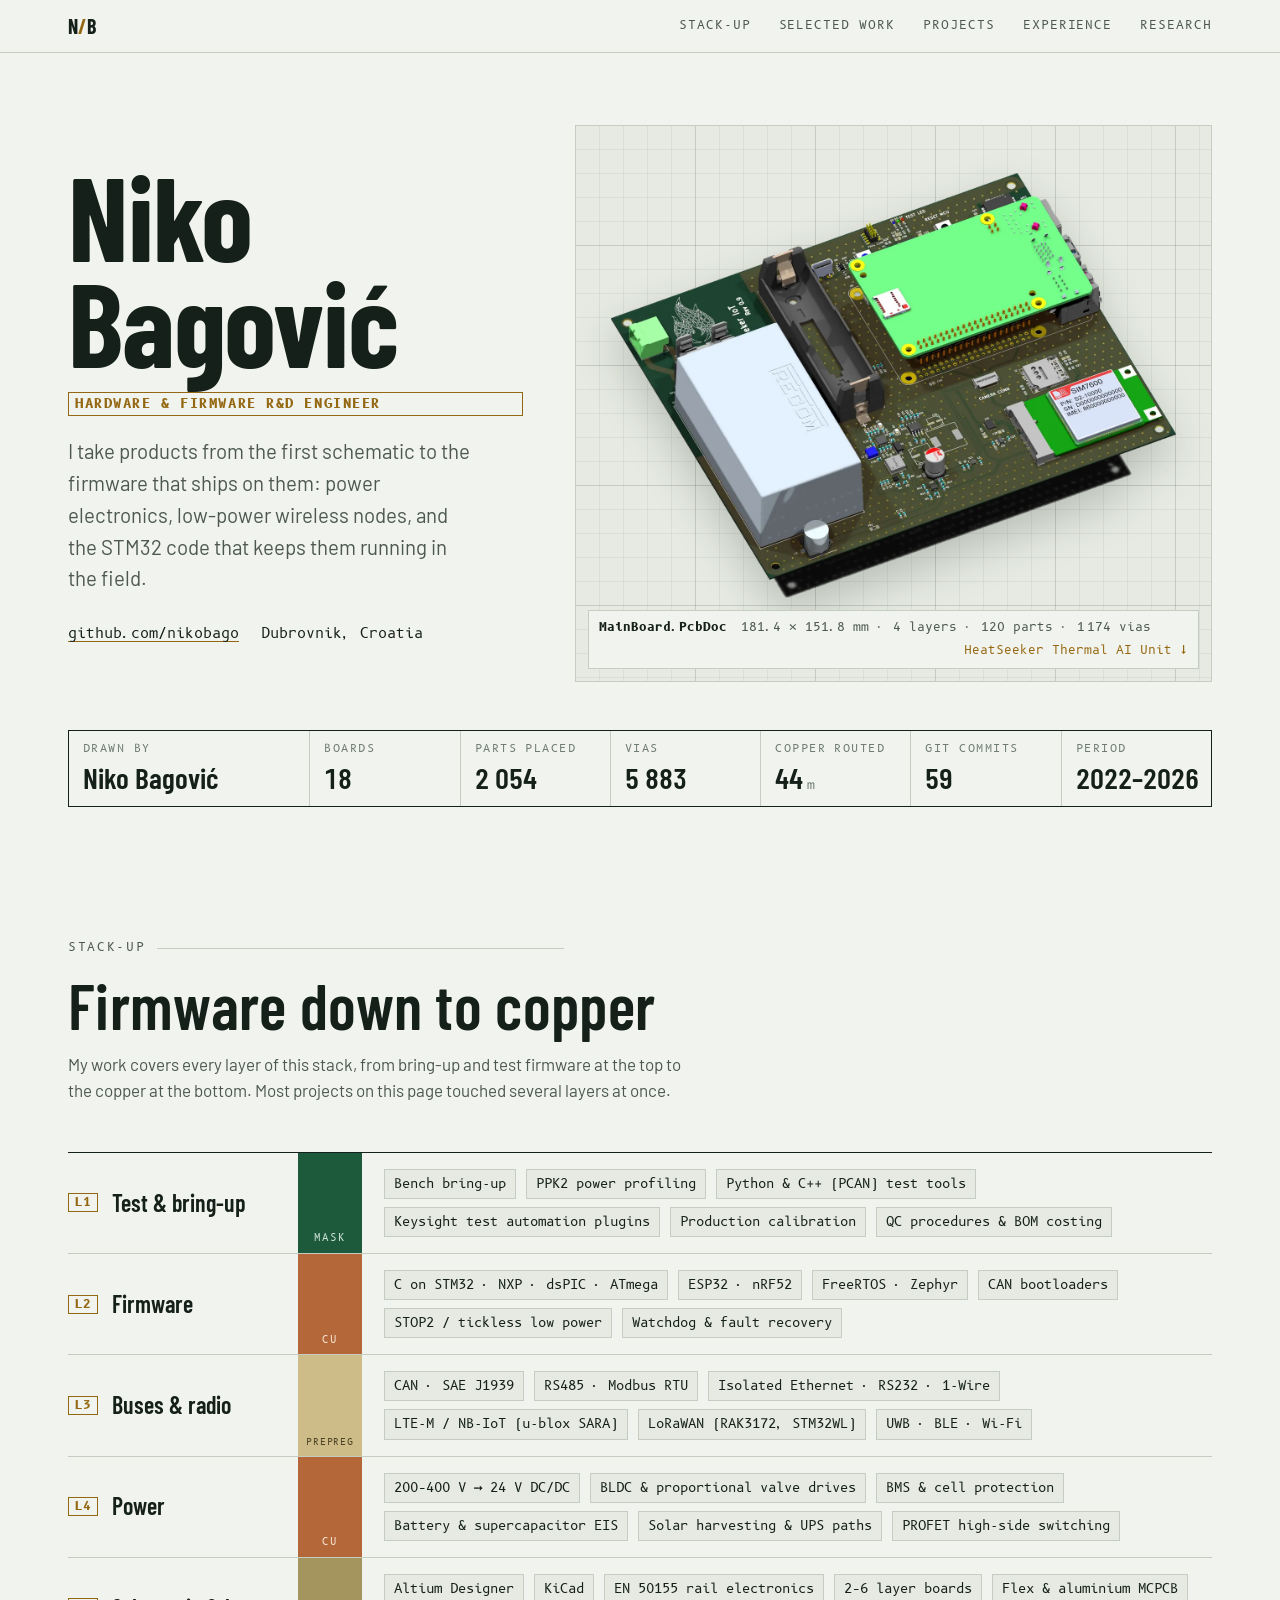
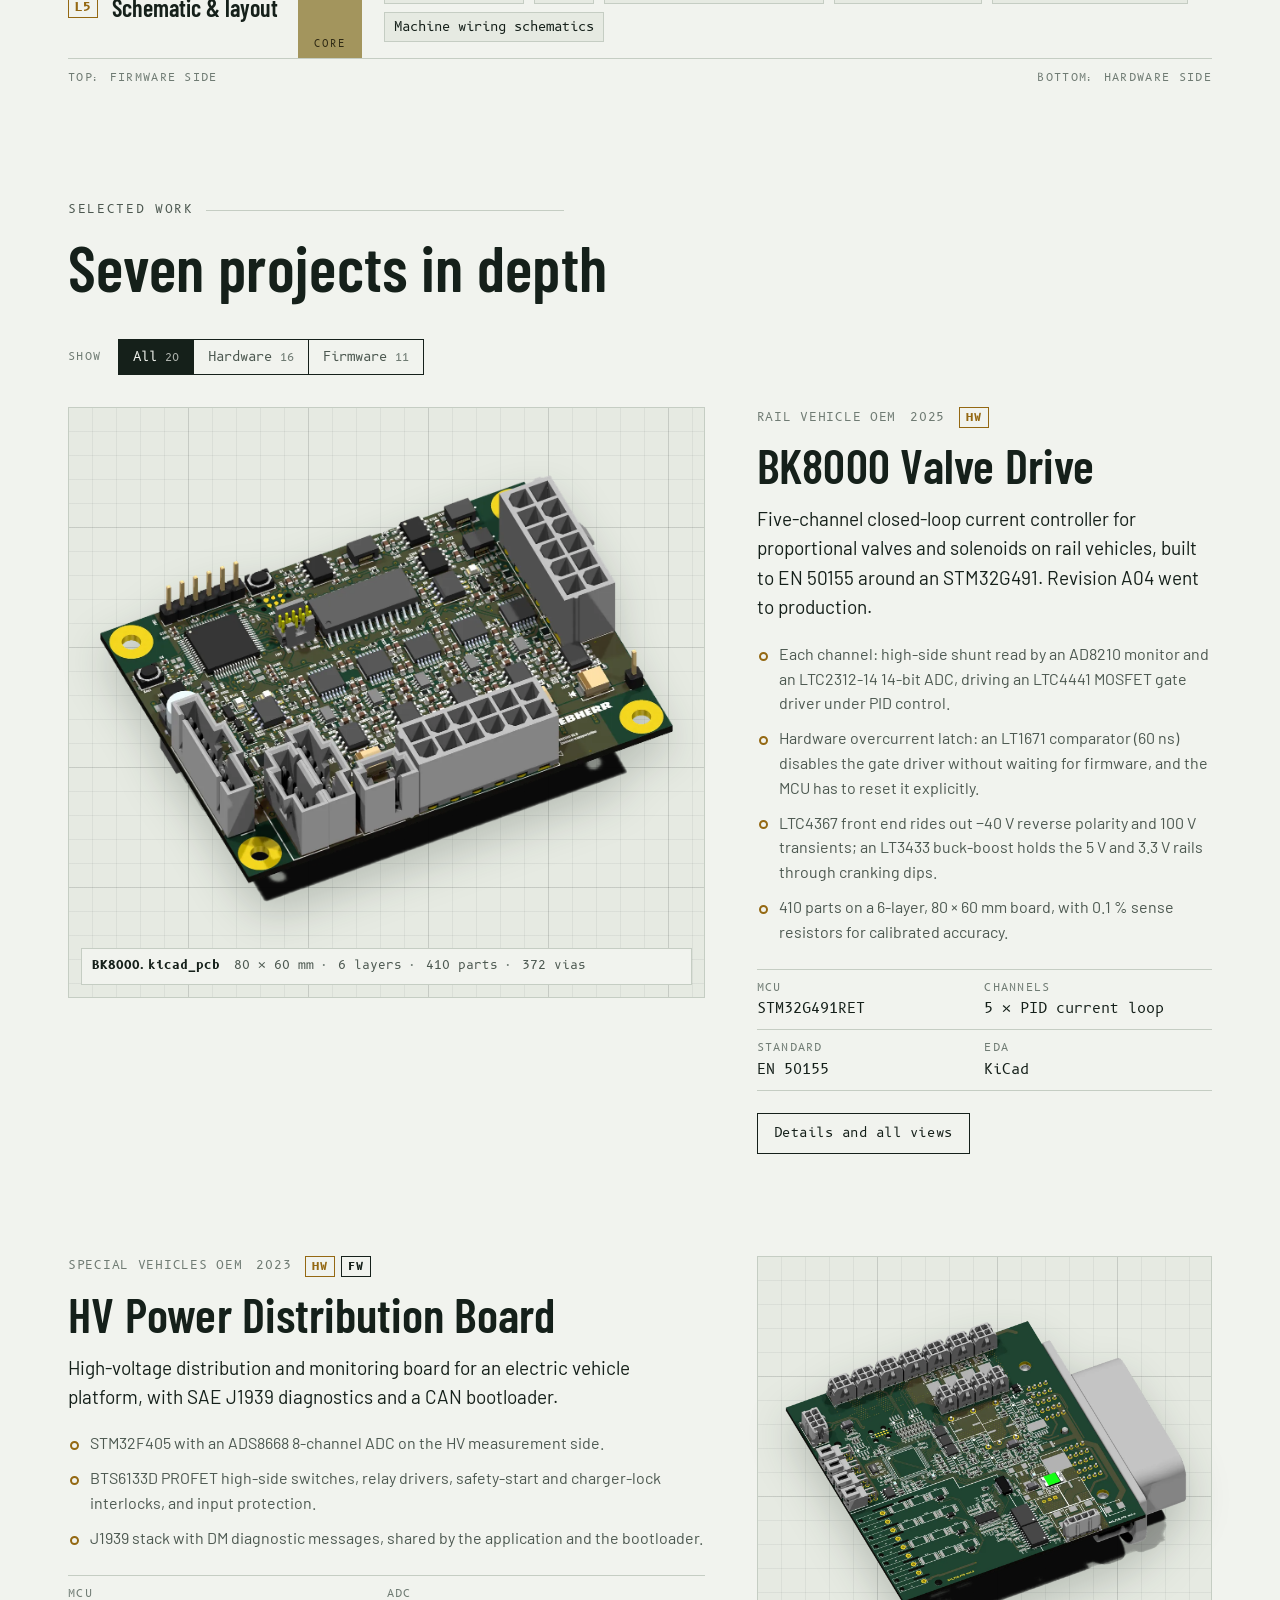
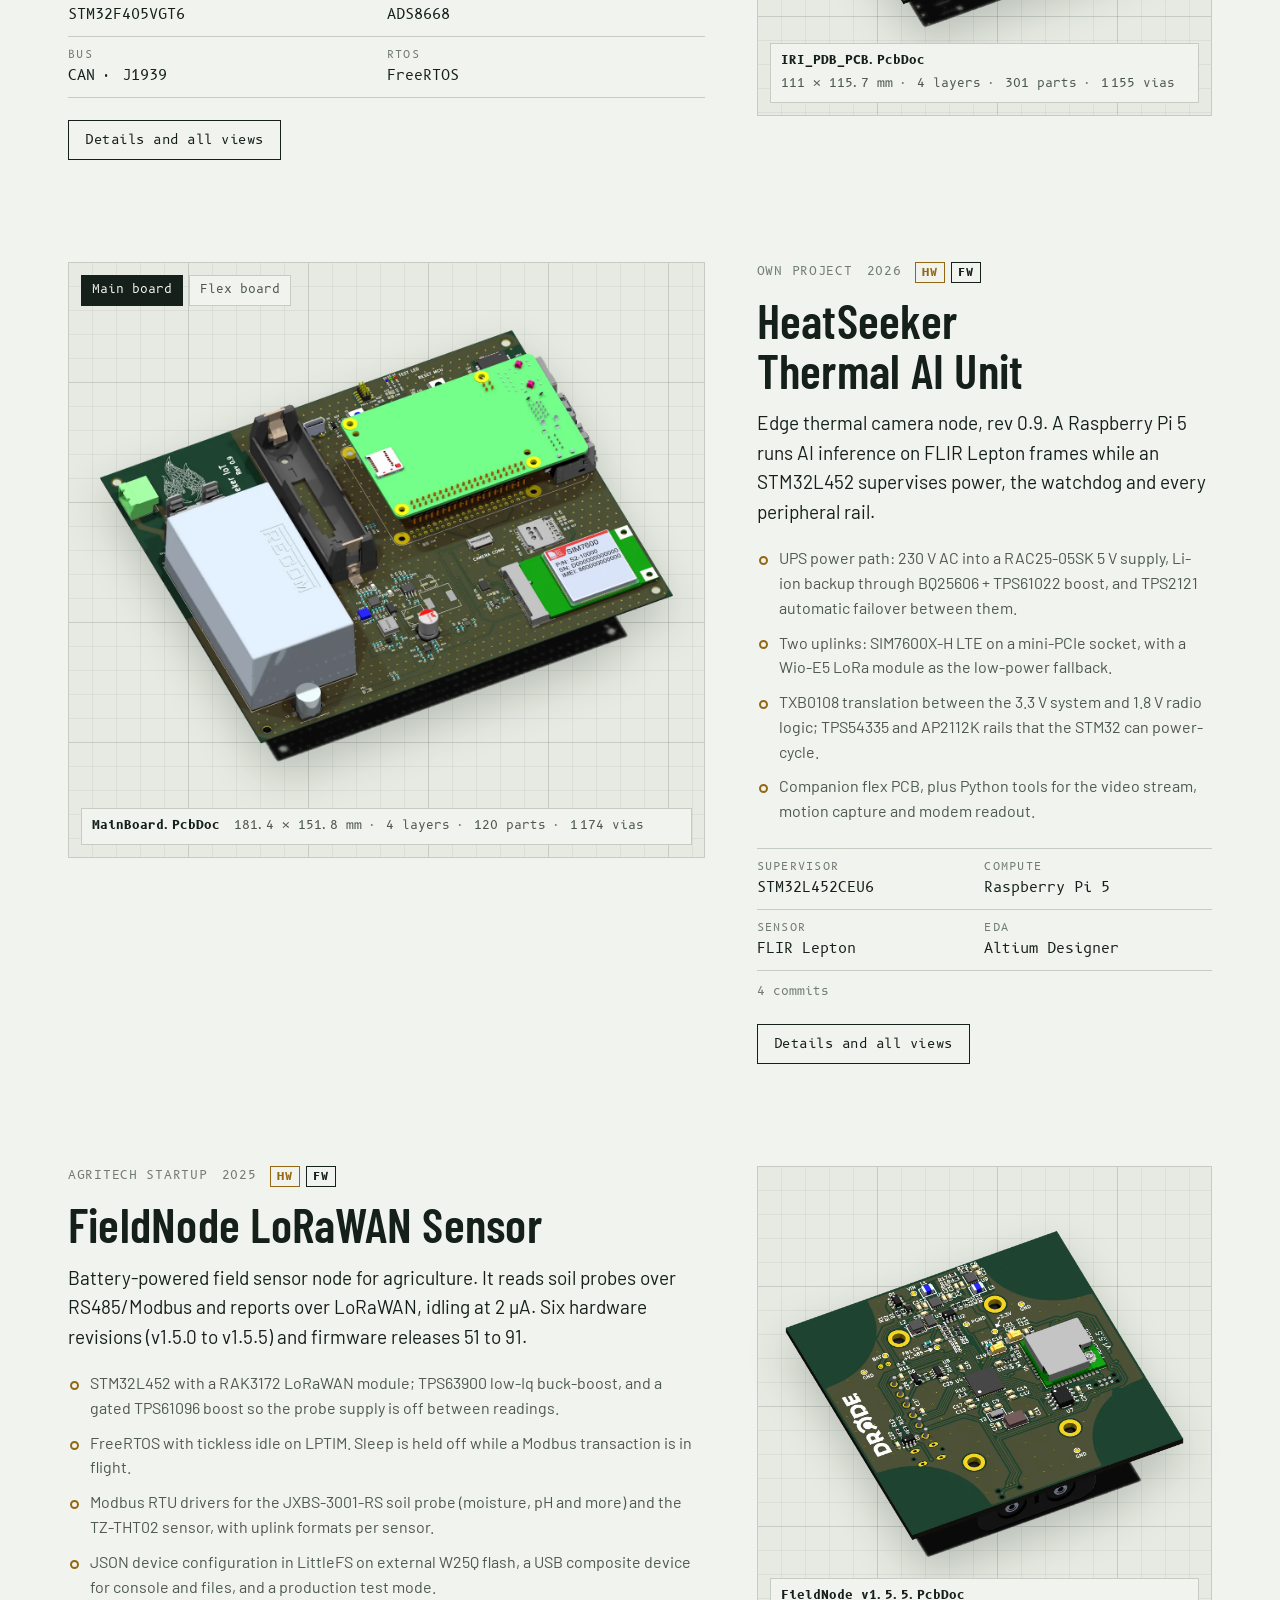
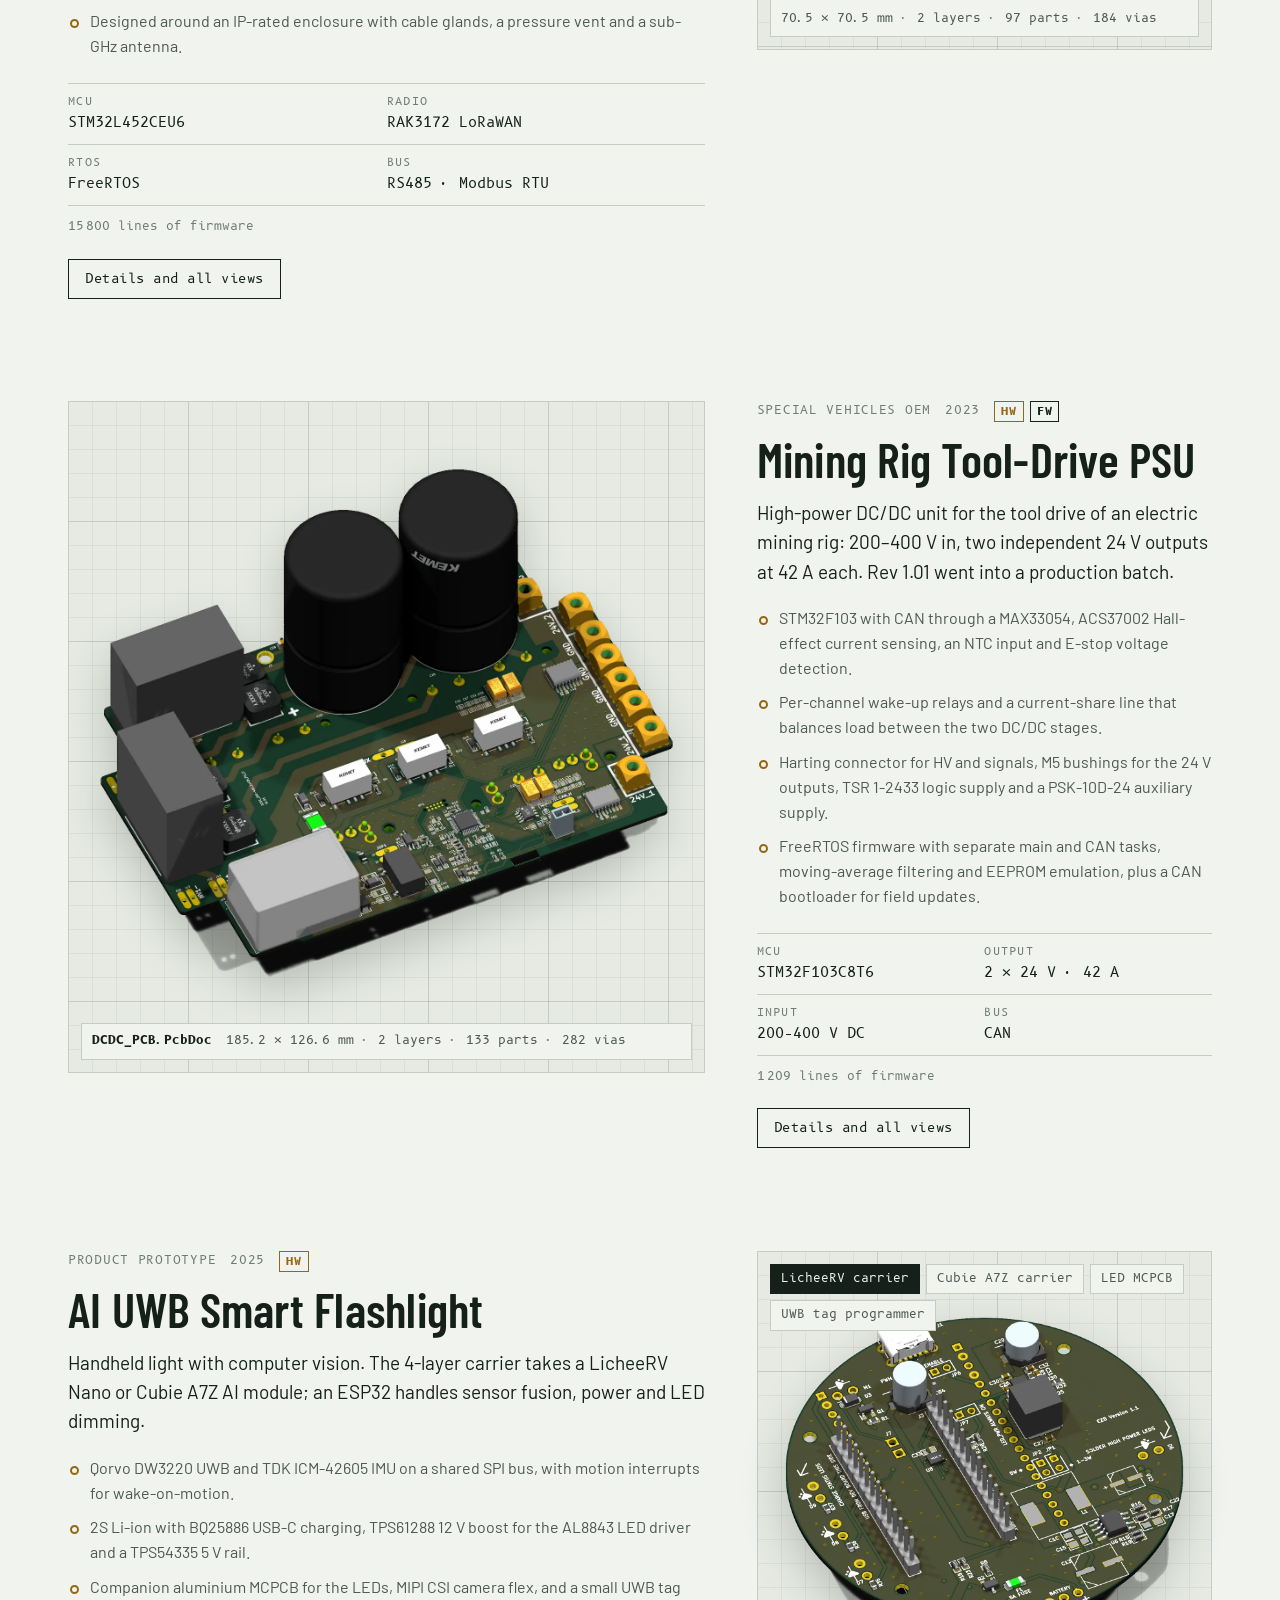
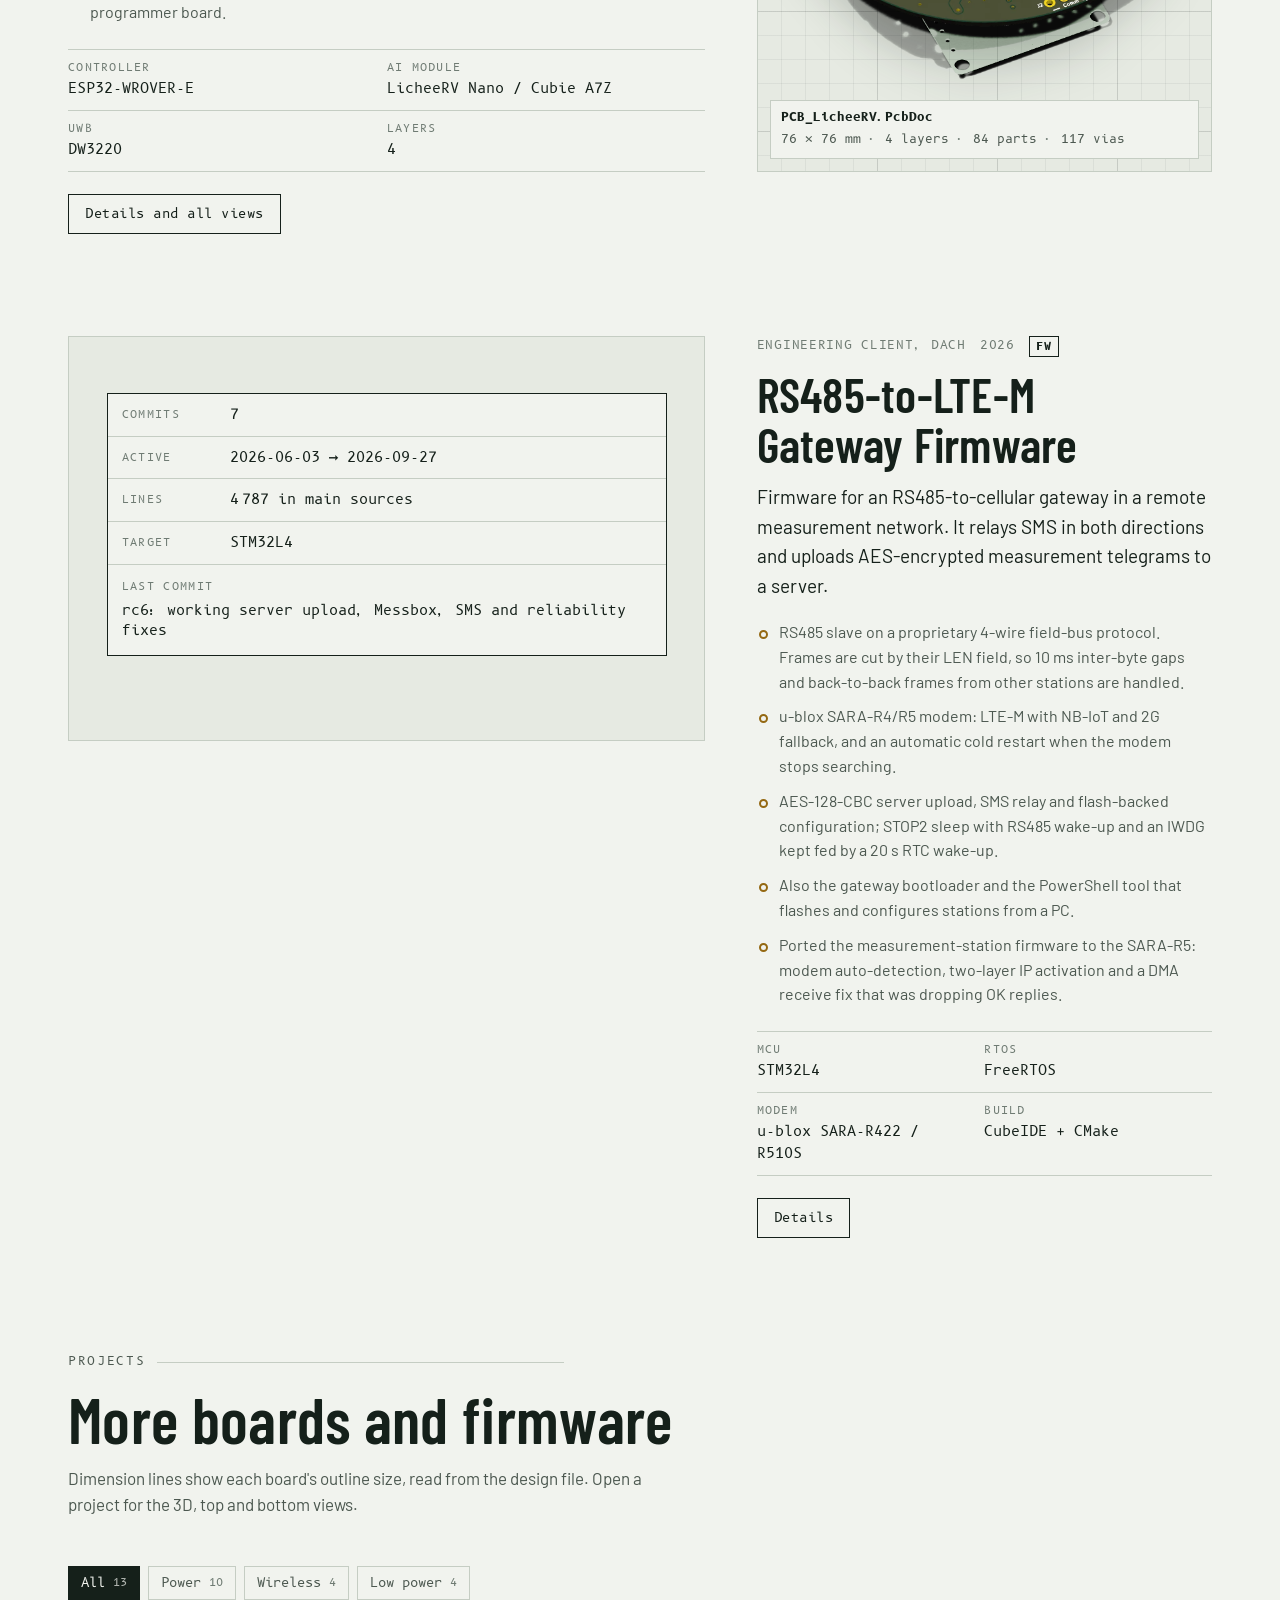
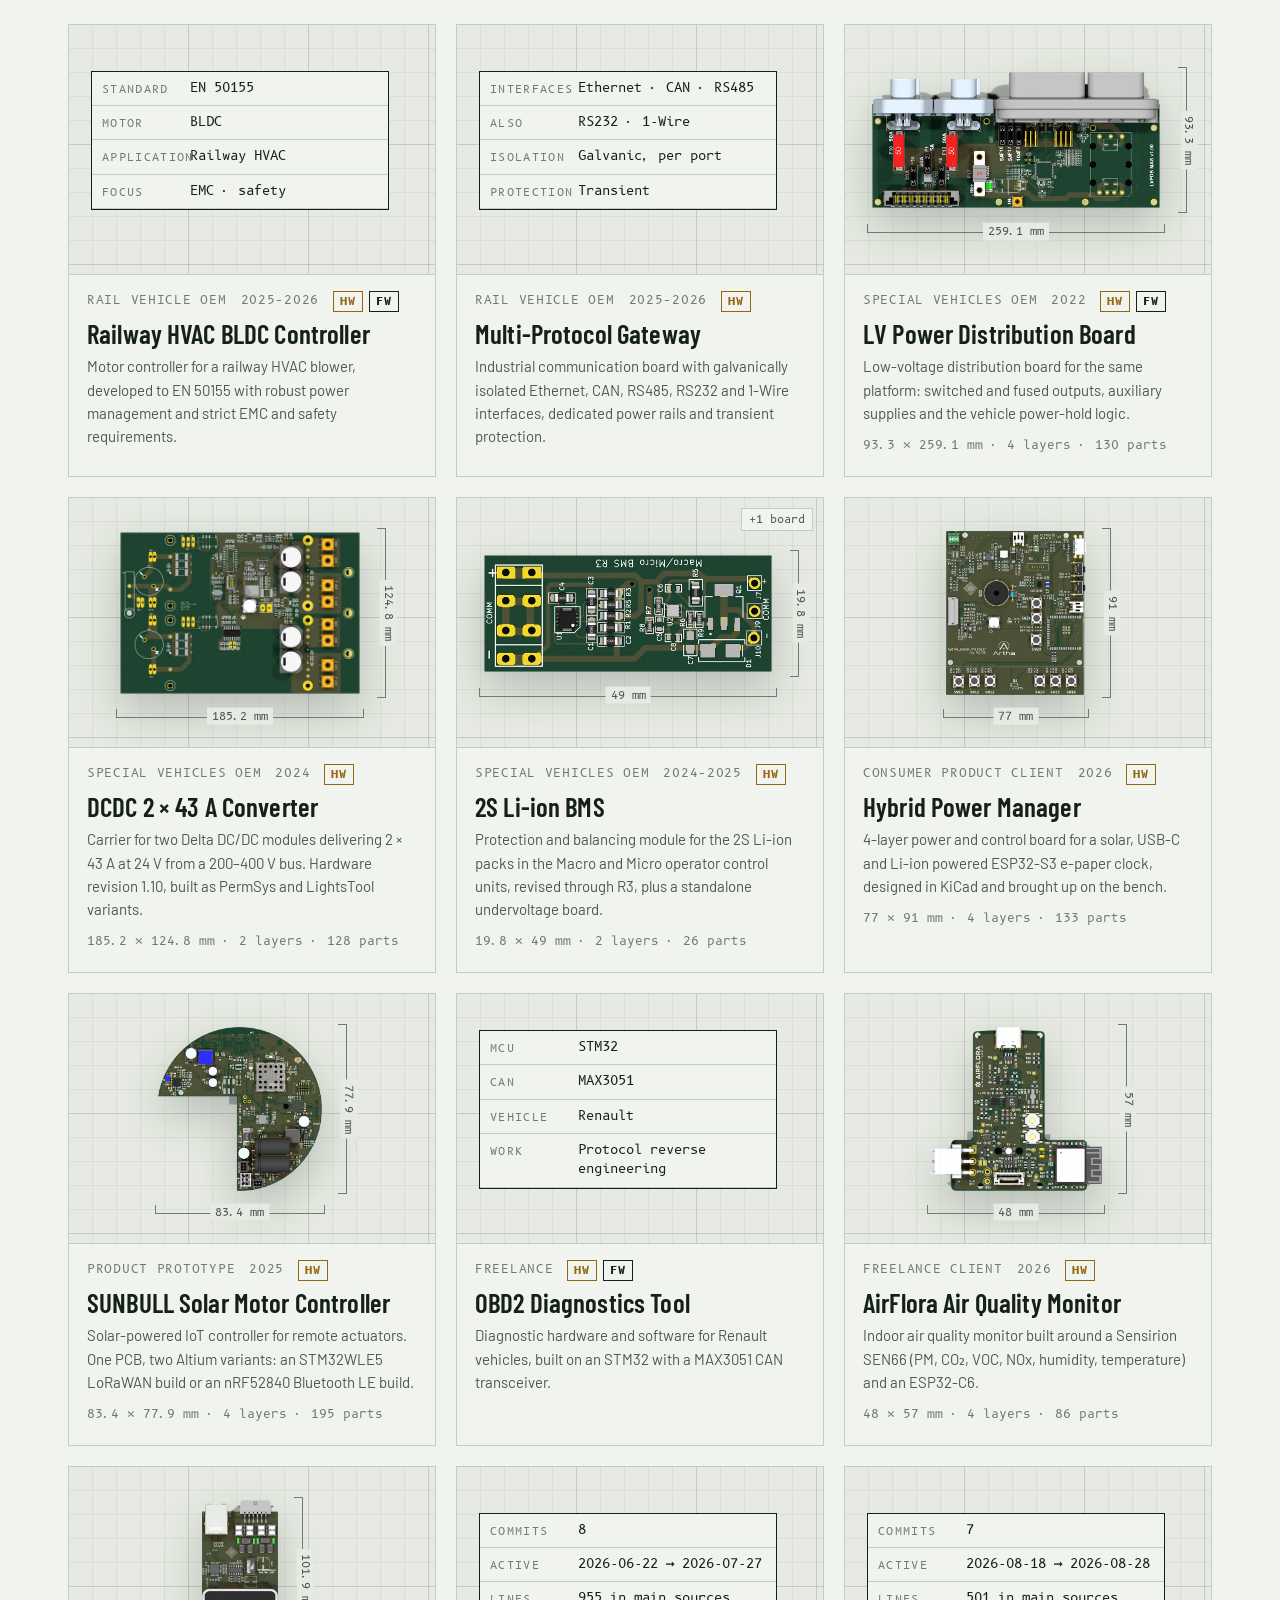
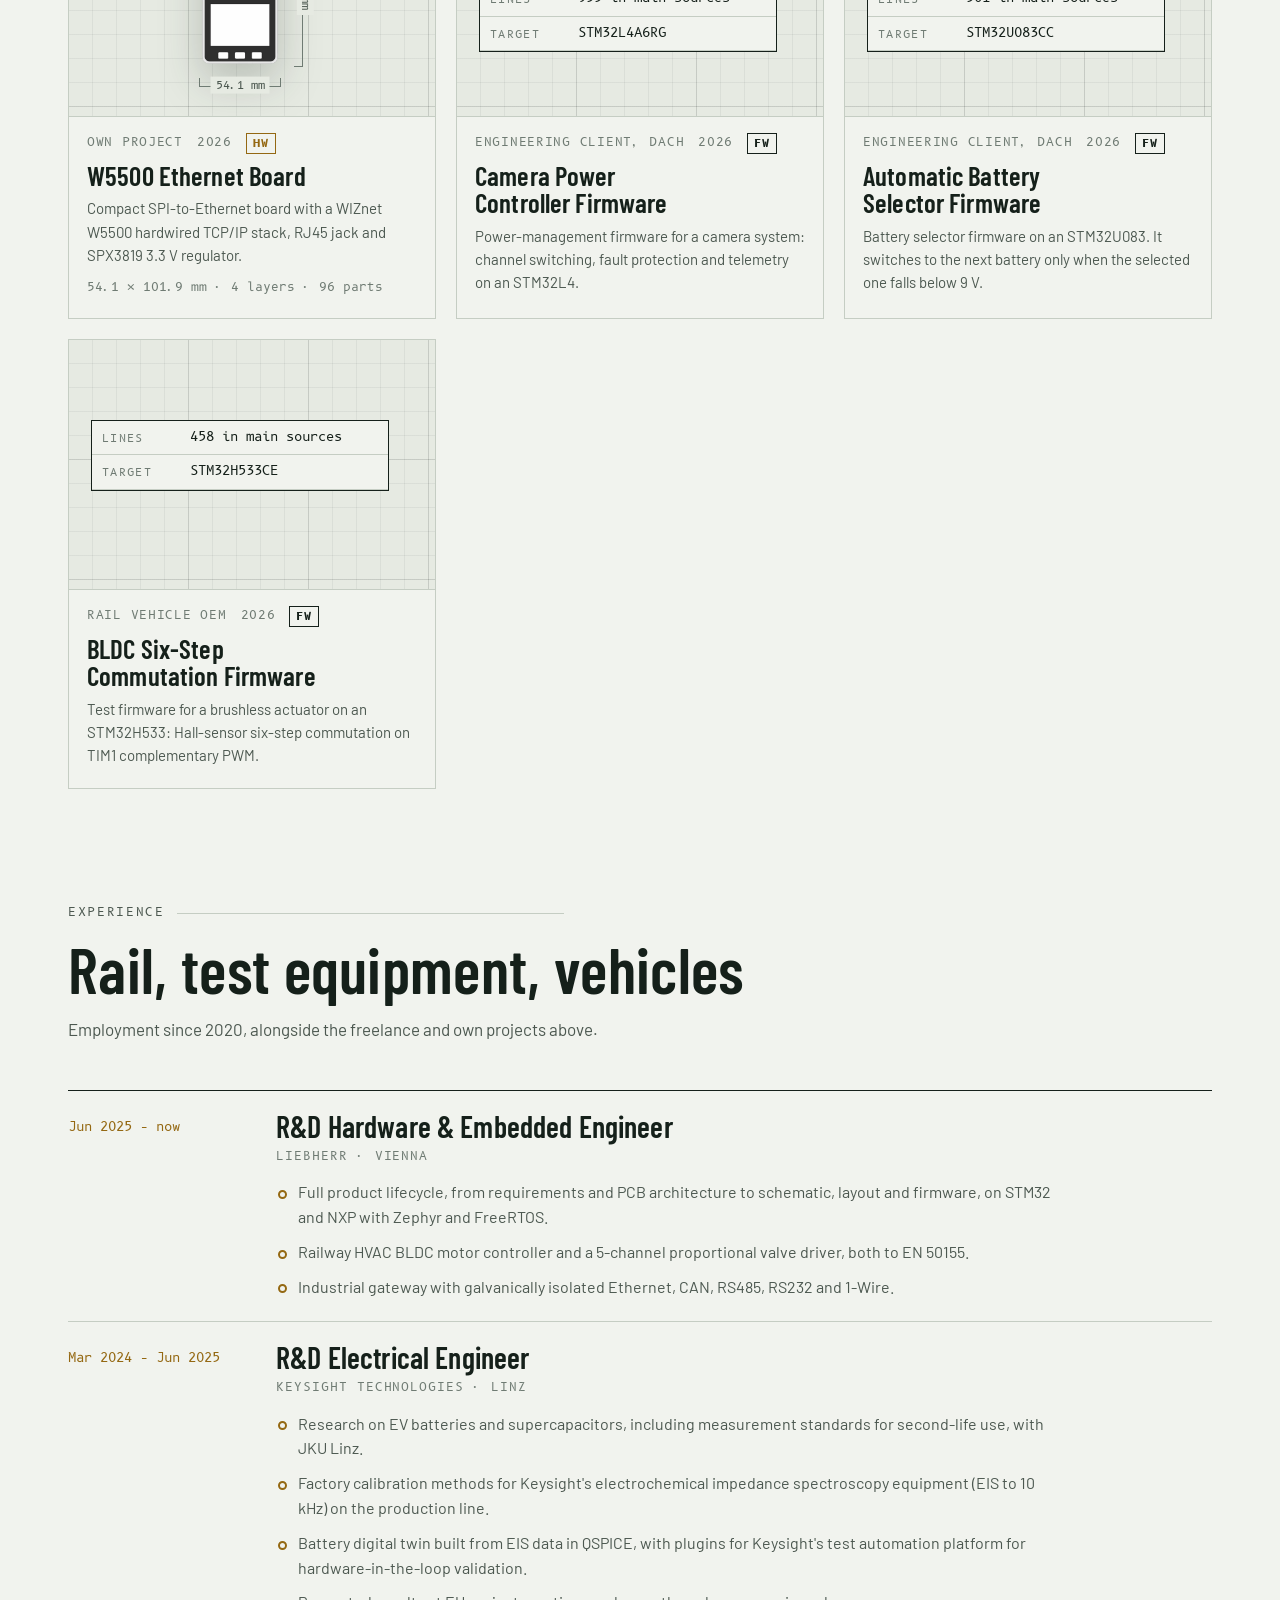
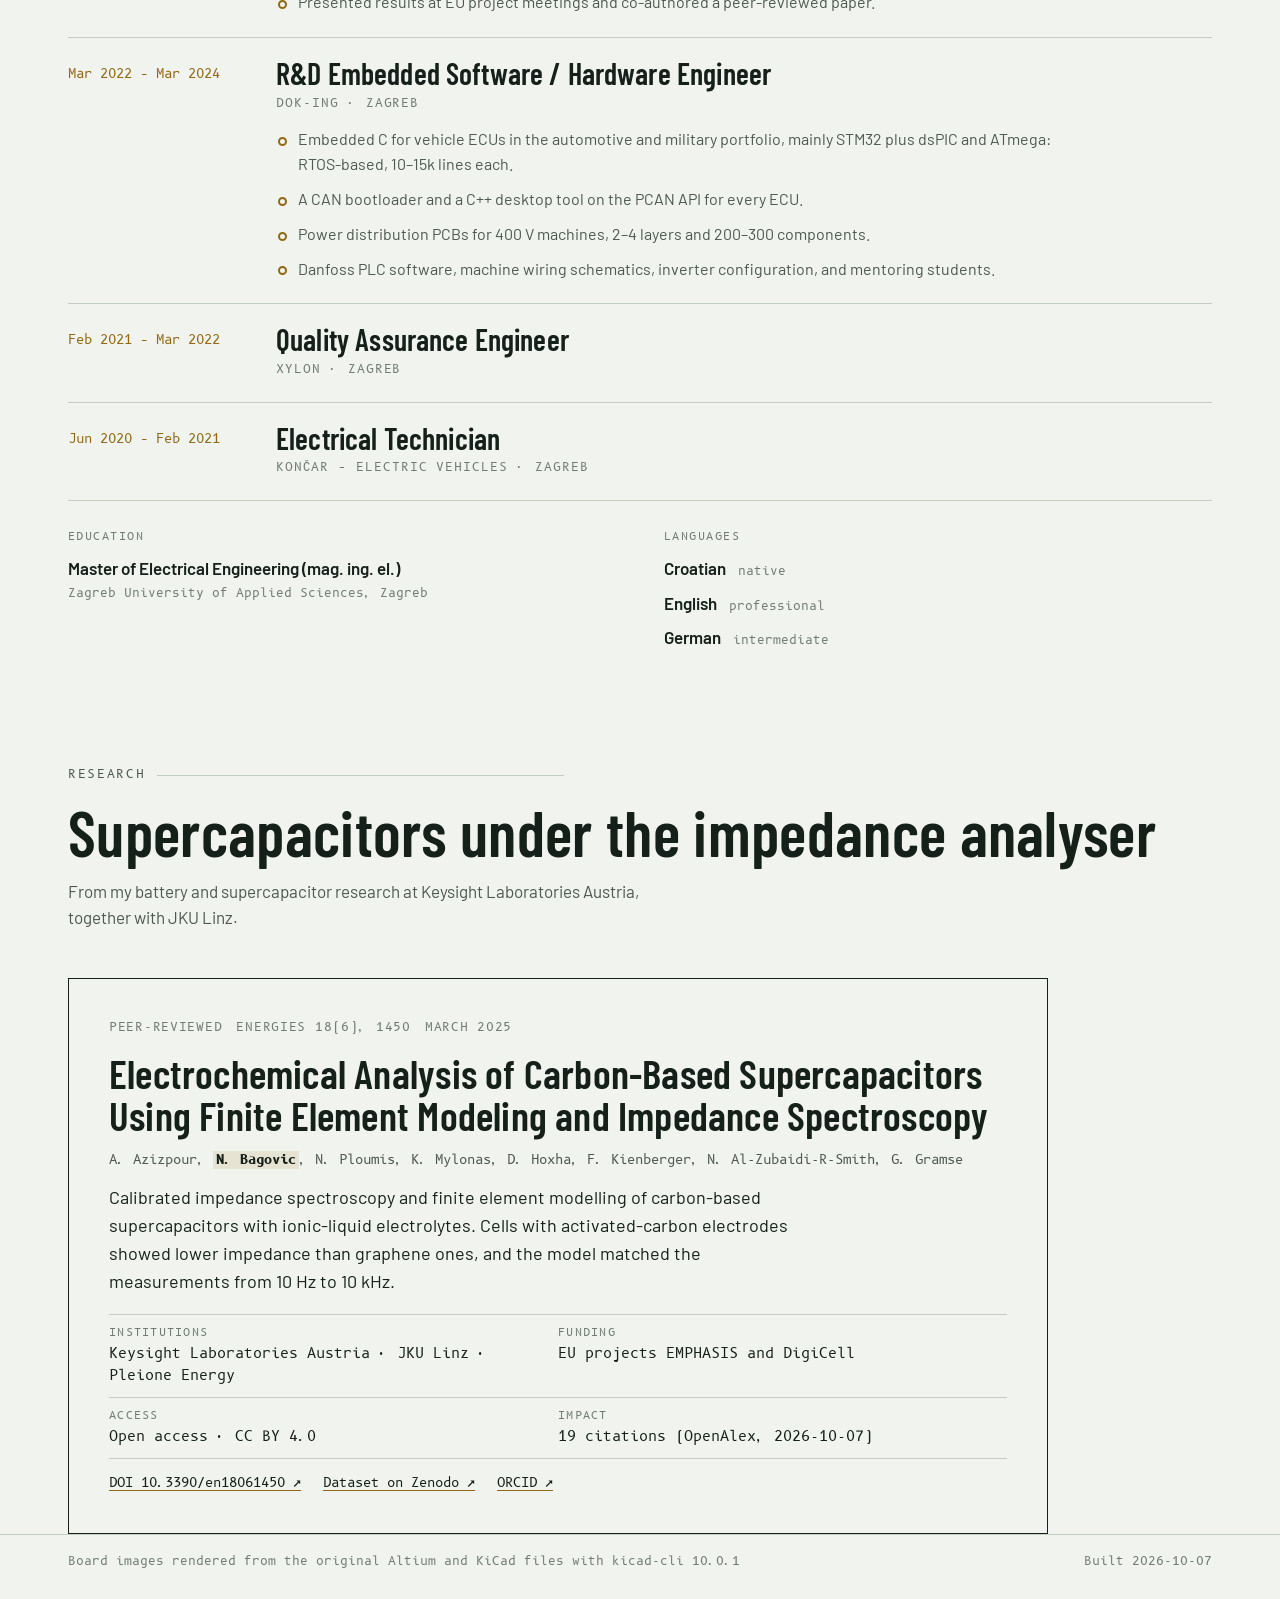
==== portfolio.html @ a7b1a84a "Update site sri 07.10.2026." ====
<!doctype html>
<html lang="en">
<head>
<meta charset="utf-8">
<meta name="viewport" content="width=device-width, initial-scale=1, viewport-fit=cover">
<title>Niko Bagović</title>
<meta name="robots" content="noindex, nofollow, noarchive, nosnippet">
<meta name="description" content="Niko Bagović: Hardware &amp; firmware R&amp;D engineer. I take products from the first schematic to the firmware that ships on them: power electronics, low-power wireless nodes, and the STM32 code that keeps them running in the field.">
<link rel="preconnect" href="https://fonts.googleapis.com">
<link rel="preconnect" href="https://fonts.gstatic.com" crossorigin>
<link rel="stylesheet" href="https://fonts.googleapis.com/css2?family=B612+Mono:wght@400;700&family=Barlow+Condensed:wght@500;600;700&family=Barlow:wght@400;500;600&display=swap">
<style>
:root {
  --paper: #f1f3ee;
  --panel: #e6eae2;
  --panel-2: #dde3da;
  --ink: #15201a;
  --ink-2: #4c5850;
  --ink-3: #6f7b73;
  --rule: #c5cdc3;
  --grid: rgba(21, 32, 26, 0.055);
  --grid-major: rgba(21, 32, 26, 0.10);
  --accent: #946812;
  --accent-ink: #ffffff;
  --accent-soft: rgba(148, 104, 18, 0.12);
  --shadow: drop-shadow(0 18px 22px rgba(18, 30, 22, 0.22));
  --mask: #1d5a3c;
  --copper: #b4683a;
  --prepreg: #cdbb88;
  --core: #a3955d;
  --silk: #f4f6f2;

  --f-display: "Barlow Condensed", "Arial Narrow", "Roboto Condensed", sans-serif;
  --f-body: "Barlow", "Segoe UI", system-ui, sans-serif;
  --f-mono: "B612 Mono", ui-monospace, "Cascadia Mono", Consolas, monospace;

  --gutter: clamp(16px, 4vw, 48px);
  --maxw: 1240px;
  color-scheme: light;
}
@media (prefers-color-scheme: dark) {
  :root:not([data-theme="light"]) {
    --paper: #0c1712;
    --panel: #13231b;
    --panel-2: #1a2e23;
    --ink: #e8ede6;
    --ink-2: #a6b3aa;
    --ink-3: #7f8d84;
    --rule: #26392e;
    --grid: rgba(232, 237, 230, 0.045);
    --grid-major: rgba(232, 237, 230, 0.085);
    --accent: #d8a84a;
    --accent-ink: #18120a;
    --accent-soft: rgba(216, 168, 74, 0.14);
    --shadow: drop-shadow(0 18px 26px rgba(0, 0, 0, 0.55));
    color-scheme: dark;
  }
}
:root[data-theme="dark"] {
  --paper: #0c1712;
  --panel: #13231b;
  --panel-2: #1a2e23;
  --ink: #e8ede6;
  --ink-2: #a6b3aa;
  --ink-3: #7f8d84;
  --rule: #26392e;
  --grid: rgba(232, 237, 230, 0.045);
  --grid-major: rgba(232, 237, 230, 0.085);
  --accent: #d8a84a;
  --accent-ink: #18120a;
  --accent-soft: rgba(216, 168, 74, 0.14);
  --shadow: drop-shadow(0 18px 26px rgba(0, 0, 0, 0.55));
  color-scheme: dark;
}

*, *::before, *::after { box-sizing: border-box; }
html { scroll-behavior: smooth; }
@media (prefers-reduced-motion: reduce) { html { scroll-behavior: auto; } }
body {
  margin: 0;
  background: var(--paper);
  color: var(--ink);
  font-family: var(--f-body);
  font-size: 17px;
  line-height: 1.55;
  -webkit-font-smoothing: antialiased;
}
img { max-width: 100%; height: auto; display: block; }
a { color: inherit; text-decoration-color: var(--accent); text-underline-offset: 3px; }
a:hover { color: var(--accent); }
button { font: inherit; color: inherit; }
:focus-visible { outline: 2px solid var(--accent); outline-offset: 3px; border-radius: 2px; }
h1, h2, h3 { font-family: var(--f-display); font-weight: 600; line-height: 1.02; margin: 0; text-wrap: balance; letter-spacing: 0.005em; }
p { margin: 0; }
ul { margin: 0; padding: 0; }

.wrap { max-width: var(--maxw); margin: 0 auto; padding-inline: var(--gutter); }
.eyebrow {
  font-family: var(--f-mono); font-size: 12px; letter-spacing: 0.14em; text-transform: uppercase;
  color: var(--ink-3); display: flex; align-items: center; gap: 12px;
}
.eyebrow::after { content: ""; flex: 1; height: 1px; background: var(--rule); }
.grid-bg {
  background-color: var(--panel);
  background-image:
    linear-gradient(var(--grid-major) 1px, transparent 1px),
    linear-gradient(90deg, var(--grid-major) 1px, transparent 1px),
    linear-gradient(var(--grid) 1px, transparent 1px),
    linear-gradient(90deg, var(--grid) 1px, transparent 1px);
  background-size: 120px 120px, 120px 120px, 24px 24px, 24px 24px;
  background-position: -1px -1px;
}

/* ---------- top bar */
.bar {
  position: sticky; top: env(safe-area-inset-top, 0px); z-index: 20;
  background: color-mix(in srgb, var(--paper) 88%, transparent);
  backdrop-filter: blur(10px); -webkit-backdrop-filter: blur(10px);
  border-bottom: 1px solid var(--rule);
}
.bar .wrap { display: flex; align-items: center; justify-content: space-between; gap: 16px; min-height: 52px; }
.mark { font-family: var(--f-display); font-weight: 700; font-size: 20px; text-decoration: none; letter-spacing: 0.02em; white-space: nowrap; }
.mark span { color: var(--accent); }
.bar nav { min-width: 0; display: flex; gap: clamp(12px, 2.4vw, 28px); font-family: var(--f-mono); font-size: 12px; letter-spacing: 0.08em; text-transform: uppercase; overflow-x: auto; scrollbar-width: none; }
.bar nav a { text-decoration: none; color: var(--ink-2); white-space: nowrap; padding-block: 6px; }
.bar nav a:hover { color: var(--accent); }

/* ---------- hero */
.hero { padding-block: clamp(36px, 6vw, 72px) 0; }
.hero-grid { display: grid; grid-template-columns: minmax(0, 5fr) minmax(0, 7fr); gap: clamp(24px, 4vw, 56px); align-items: center; }
.hero h1 { font-size: clamp(56px, 9.2vw, 132px); font-weight: 700; letter-spacing: -0.01em; line-height: 0.9; }
.hero .role { font-family: var(--f-mono); font-size: 13px; letter-spacing: 0.12em; text-transform: uppercase; color: var(--accent); margin-top: 18px; }
.hero .thesis { font-size: clamp(18px, 1.6vw, 21px); color: var(--ink-2); max-width: 34ch; margin-top: 20px; }
.hero .links { display: flex; flex-wrap: wrap; gap: 10px 22px; margin-top: 28px; font-family: var(--f-mono); font-size: 14px; }
.hero figure { margin: 0; position: relative; padding: clamp(16px, 3vw, 36px) clamp(12px, 2vw, 24px) 72px; border: 1px solid var(--rule); }
.hero-img { width: 100%; filter: var(--shadow); animation: settle 900ms cubic-bezier(.2, .7, .2, 1) both; }
@keyframes settle { from { transform: translateY(14px) rotate(-0.6deg); } to { transform: none; } }
@media (prefers-reduced-motion: reduce) { .hero-img { animation: none; } }

.callout {
  position: absolute; left: 12px; bottom: 12px; right: 12px;
  display: flex; flex-wrap: wrap; align-items: baseline; gap: 4px 14px;
  font-family: var(--f-mono); font-size: 12px; color: var(--ink-2);
  padding: 8px 10px; background: var(--paper); border: 1px solid var(--rule);
}
.callout .file { color: var(--ink); font-weight: 700; }
.callout .facts, .facts { display: inline-flex; flex-wrap: wrap; gap: 2px 0; }
.facts span + span::before { content: "·"; margin-inline: 8px; color: var(--ink-3); }
.callout a { margin-left: auto; color: var(--accent); text-decoration: none; }

/* drawing title block */
.titleblock {
  margin-top: clamp(28px, 4vw, 48px);
  display: grid; grid-template-columns: 1.6fr repeat(6, 1fr);
  border: 1px solid var(--ink); border-width: 1.5px;
}
.titleblock > div { padding: 10px 14px 12px; border-left: 1px solid var(--rule); min-width: 0; }
.titleblock > div:first-child { border-left: 0; }
.titleblock dt { font-family: var(--f-mono); font-size: 10.5px; letter-spacing: 0.14em; text-transform: uppercase; color: var(--ink-3); }
.titleblock dd { margin: 4px 0 0; font-family: var(--f-display); font-weight: 600; font-size: clamp(22px, 2.3vw, 30px); line-height: 1.1; font-variant-numeric: tabular-nums; white-space: nowrap; }
.titleblock dd small { font-family: var(--f-mono); font-size: 12px; font-weight: 400; color: var(--ink-3); margin-left: 4px; }

/* ---------- sections */
section { padding-block: clamp(64px, 9vw, 120px) 0; }
.sec-head { display: grid; gap: 14px; margin-bottom: clamp(28px, 4vw, 48px); }
.sec-head h2 { font-size: clamp(38px, 5vw, 64px); }
.sec-head p { color: var(--ink-2); max-width: 62ch; }

/* stack-up */
.stack { border-top: 1.5px solid var(--ink); }
.layer { display: grid; grid-template-columns: minmax(170px, 230px) 64px minmax(0, 1fr); align-items: stretch; border-bottom: 1px solid var(--rule); }
.lname { display: flex; align-items: center; gap: 14px; padding: 18px 16px 18px 0; font-family: var(--f-display); font-weight: 600; font-size: 24px; line-height: 1.1; }
.lnum { font-family: var(--f-mono); font-size: 12px; font-weight: 700; color: var(--accent); border: 1px solid var(--accent); padding: 2px 6px; }
.swatch { display: block; position: relative; }
.swatch::after { position: absolute; inset: auto 0 6px; text-align: center; font-family: var(--f-mono); font-style: normal; font-size: 10px; letter-spacing: 0.08em; }
.layer-l1 .swatch { background: var(--mask); }
.layer-l1 .swatch::after { content: "MASK"; color: #cfe3d6; }
.layer-l2 .swatch, .layer-l4 .swatch { background: var(--copper); }
.layer-l2 .swatch::after, .layer-l4 .swatch::after { content: "CU"; color: #fbe6d6; }
.layer-l3 .swatch { background: var(--prepreg); }
.layer-l3 .swatch::after { content: "PREPREG"; color: #4c4224; font-size: 9px; }
.layer-l5 .swatch { background: var(--core); }
.layer-l5 .swatch::after { content: "CORE"; color: #2f2a14; }
.layer ul { list-style: none; display: flex; flex-wrap: wrap; align-content: center; gap: 8px 10px; padding: 16px 0 16px 22px; }
.layer li { font-family: var(--f-mono); font-size: 13px; padding: 4px 9px; border: 1px solid var(--rule); background: var(--panel); color: var(--ink); }
.stack-note { display: flex; justify-content: space-between; font-family: var(--f-mono); font-size: 11px; letter-spacing: 0.12em; text-transform: uppercase; color: var(--ink-3); padding-top: 10px; }

/* featured */
.feat-list { display: grid; gap: clamp(56px, 8vw, 104px); }
.feat { display: grid; grid-template-columns: minmax(0, 7fr) minmax(0, 5fr); gap: clamp(24px, 4vw, 56px); align-items: start; scroll-margin-top: 80px; }
.feat.flip .feat-visual { order: 2; }
.feat-visual { position: relative; border: 1px solid var(--rule); padding: 56px 20px 84px; min-height: 360px; display: grid; place-items: center; }
.feat-img { width: 100%; max-height: 560px; object-fit: contain; filter: var(--shadow); }
.board-tabs { position: absolute; top: 12px; left: 12px; display: flex; flex-wrap: wrap; gap: 6px; z-index: 1; }
.tab, .vbtn {
  font-family: var(--f-mono); font-size: 12px; padding: 5px 10px; cursor: pointer;
  background: var(--paper); border: 1px solid var(--rule); color: var(--ink-2);
}
.tab[aria-selected="true"], .vbtn[aria-pressed="true"] { background: var(--ink); color: var(--paper); border-color: var(--ink); }
.tab:hover, .vbtn:hover { border-color: var(--accent); }
.meta { display: flex; flex-wrap: wrap; align-items: center; gap: 6px 14px; font-family: var(--f-mono); font-size: 12px; letter-spacing: 0.06em; text-transform: uppercase; color: var(--ink-3); }
.role { font-weight: 700; font-size: 11px; padding: 1px 6px; border: 1px solid currentColor; letter-spacing: 0.08em; }
.role-hw { color: var(--accent); }
.role-fw { color: var(--ink); }
.role + .role { margin-left: -8px; }
.feat-text h3 { font-size: clamp(34px, 3.8vw, 50px); margin-top: 12px; }
.feat-text .summary { font-size: 19px; color: var(--ink); margin-top: 14px; }
.points { list-style: none; display: grid; gap: 10px; margin-top: 20px; }
.points li { position: relative; padding-left: 22px; color: var(--ink-2); font-size: 16px; }
.points li::before { content: ""; position: absolute; left: 2px; top: 0.62em; width: 9px; height: 9px; border-radius: 50%; border: 2px solid var(--accent); }
.specs { display: grid; grid-template-columns: repeat(2, minmax(0, 1fr)); margin: 24px 0 0; border-top: 1px solid var(--rule); }
.specs > div { padding: 10px 12px 10px 0; border-bottom: 1px solid var(--rule); min-width: 0; }
.specs dt { font-family: var(--f-mono); font-size: 10.5px; letter-spacing: 0.12em; text-transform: uppercase; color: var(--ink-3); }
.specs dd { margin: 2px 0 0; font-family: var(--f-mono); font-size: 14px; overflow-wrap: anywhere; }
.fw-line { display: flex; flex-wrap: wrap; font-family: var(--f-mono); font-size: 12px; color: var(--ink-3); margin-top: 12px; }
.more {
  margin-top: 22px; cursor: pointer; background: none; border: 1px solid var(--ink); padding: 9px 16px;
  font-family: var(--f-mono); font-size: 13px; letter-spacing: 0.04em;
}
.more:hover { background: var(--ink); color: var(--paper); }

/* firmware panel */
.fw-visual { background: var(--panel); }
.fw-panel { width: 100%; max-width: 560px; font-family: var(--f-mono); font-size: 14px; border: 1.5px solid var(--ink); background: var(--paper); }
.fw-rows > div { display: grid; grid-template-columns: 96px minmax(0, 1fr); gap: 12px; padding: 10px 14px; border-bottom: 1px solid var(--rule); }
.fw-panel .k { color: var(--ink-3); font-size: 11px; letter-spacing: 0.12em; text-transform: uppercase; padding-top: 2px; }
.fw-panel .v { overflow-wrap: anywhere; font-variant-numeric: tabular-nums; }
.fw-last { padding: 12px 14px 14px; display: grid; gap: 6px; color: var(--ink); line-height: 1.45; }

/* project cards */
.chips { display: flex; flex-wrap: wrap; gap: 8px; margin-bottom: 24px; }
.chip {
  cursor: pointer; display: inline-flex; align-items: center; gap: 8px;
  font-family: var(--f-mono); font-size: 13px; padding: 6px 12px;
  background: transparent; border: 1px solid var(--rule); color: var(--ink-2);
}
.chip span { font-size: 11px; color: var(--ink-3); font-variant-numeric: tabular-nums; }
.chip[aria-pressed="true"] { background: var(--ink); border-color: var(--ink); color: var(--paper); }
.chip[aria-pressed="true"] span { color: var(--paper); opacity: 0.7; }
.chip:hover { border-color: var(--accent); }
.cards { display: grid; grid-template-columns: repeat(auto-fill, minmax(min(100%, 300px), 1fr)); gap: 20px; }
.card { position: relative; display: flex; flex-direction: column; border: 1px solid var(--rule); background: var(--paper); transition: border-color 160ms; }
.card:hover { border-color: var(--accent); }
.card-hit { position: absolute; inset: 0; z-index: 2; background: none; border: 0; cursor: pointer; }
.card-hit:focus-visible { outline-offset: -3px; }
.card-visual { position: relative; height: 250px; display: grid; place-items: center; padding: 22px 46px 40px 22px; border-bottom: 1px solid var(--rule); overflow: hidden; }
.nboards { position: absolute; top: 10px; right: 10px; font-family: var(--f-mono); font-size: 11px; padding: 2px 7px; background: var(--paper); border: 1px solid var(--rule); color: var(--ink-2); }
.card-text { padding: 16px 18px 20px; display: grid; gap: 8px; align-content: start; }
.card-text h3 { font-size: 27px; }
.card-text p:not(.meta):not(.facts) { color: var(--ink-2); font-size: 15px; }
.card-text .facts { font-family: var(--f-mono); font-size: 12px; color: var(--ink-3); margin-top: 4px; }
.card-fw { width: 100%; display: grid; place-items: center; }
.card-fw .fw-panel { font-size: 12.5px; }
.card-fw .fw-rows > div { grid-template-columns: 76px minmax(0, 1fr); padding: 7px 10px; }
.card-fw .fw-last { display: none; }

[hidden] { display: none !important; }

/* hardware / firmware switch */
.role-bar { display: flex; flex-wrap: wrap; align-items: center; gap: 12px 16px; margin: -8px 0 32px; }
.role-bar .addr-label { margin: 0; }
.role-switch { display: inline-flex; border: 1px solid var(--ink); }
.seg {
  cursor: pointer; display: inline-flex; align-items: center; gap: 8px;
  font-family: var(--f-mono); font-size: 13px; padding: 7px 14px;
  background: transparent; border: 0; color: var(--ink-2);
}
.seg + .seg { border-left: 1px solid var(--ink); }
.seg span { font-size: 11px; color: var(--ink-3); font-variant-numeric: tabular-nums; }
.seg[aria-pressed="true"] { background: var(--ink); color: var(--paper); }
.seg[aria-pressed="true"] span { color: var(--paper); opacity: 0.7; }
.seg:hover:not([aria-pressed="true"]) { color: var(--accent); }
.fw-alt { display: none !important; }
.card.both .hw-view { display: contents; }
.mode-fw .feat.both > .feat-visual:not(.fw-alt),
.mode-fw .card.both .hw-view,
.mode-fw .card.both .nboards { display: none !important; }
.mode-fw .feat.both > .fw-alt { display: grid !important; }
.mode-fw .card.both .fw-alt { display: grid !important; }

/* schematic sheet: KiCad's colours are drawn for light paper, so it stays light in both themes */
.sch-sheet { background: #fbfaf5; border: 1px solid var(--rule); padding: 10px; box-shadow: 0 10px 24px rgba(10, 20, 14, 0.18); max-width: 100%; }
.sch-sheet img { max-height: 180px; width: auto; }
.view-stage .sch-sheet img { max-height: min(62vh, 600px); }

/* dimension lines around a top-view render */
.dim { margin: 0; display: grid; place-items: center; width: 100%; height: 100%; }
.dim-box { position: relative; display: inline-block; max-width: 100%; }
.dim-box img { max-height: 170px; width: auto; filter: var(--shadow); }
.dim-x, .dim-y { position: absolute; color: var(--ink-2); font-family: var(--f-mono); font-size: 11px; }
.dim-x { left: 0; right: 0; bottom: -20px; height: 9px; border: 1px solid var(--ink-3); border-top: 0; }
.dim-x b, .dim-y b { position: absolute; font-weight: 400; background: var(--panel); padding: 0 5px; white-space: nowrap; }
.dim-x b { left: 50%; top: 100%; transform: translate(-50%, -55%); }
.dim-y { top: 0; bottom: 0; right: -22px; width: 9px; border: 1px solid var(--ink-3); border-left: 0; }
.dim-y b { top: 50%; left: 100%; transform: translate(-45%, -50%) rotate(90deg); }
.dialog-view .dim-box img { max-height: min(56vh, 520px); }

/* timeline */
.timeline { display: grid; grid-template-columns: repeat(auto-fit, minmax(min(100%, 200px), 1fr)); border-top: 1.5px solid var(--ink); }
.year { padding: 18px 18px 22px 0; border-right: 1px solid var(--rule); }
.year + .year { padding-left: 18px; }
.year:last-child { border-right: 0; }
.year h3 { font-size: 40px; font-variant-numeric: tabular-nums; color: var(--accent); }
.year ul { list-style: none; display: grid; gap: 10px; margin-top: 12px; }
.year li { display: grid; line-height: 1.3; }
.year a { text-decoration: none; font-weight: 500; }
.year a:hover { text-decoration: underline; }
.year li span { font-family: var(--f-mono); font-size: 11px; letter-spacing: 0.06em; text-transform: uppercase; color: var(--ink-3); }

/* experience: read like a drawing's revision table, newest first */
.xp { border-top: 1.5px solid var(--ink); }
.xp-row { display: grid; grid-template-columns: 180px minmax(0, 1fr); gap: 8px 28px; padding: 20px 0 22px; border-bottom: 1px solid var(--rule); }
.xp-period { font-family: var(--f-mono); font-size: 13px; color: var(--accent); padding-top: 6px; font-variant-numeric: tabular-nums; }
.xp-main h3 { font-size: clamp(24px, 2.4vw, 30px); }
.xp-org { font-family: var(--f-mono); font-size: 12px; letter-spacing: 0.08em; text-transform: uppercase; color: var(--ink-3); margin-top: 6px; }
.xp-main .points { margin-top: 14px; max-width: 78ch; }
.xp-side { display: grid; grid-template-columns: repeat(auto-fit, minmax(min(100%, 260px), 1fr)); gap: 20px 48px; margin-top: 28px; }
.xp-list { list-style: none; display: grid; gap: 8px; margin-top: 10px; }
.xp-list li { display: flex; flex-wrap: wrap; align-items: baseline; gap: 4px 12px; }
.xp-list b { font-weight: 600; }
.xp-list span { font-family: var(--f-mono); font-size: 12px; color: var(--ink-3); }

/* publication */
.paper { border: 1.5px solid var(--ink); padding: clamp(20px, 3.5vw, 40px); display: grid; gap: 14px; max-width: 980px; }
.paper h3 { font-size: clamp(28px, 3.2vw, 42px); }
.paper .authors { font-family: var(--f-mono); font-size: 13px; color: var(--ink-2); line-height: 1.6; }
.paper .authors b { color: var(--ink); background: var(--accent-soft); padding: 0 3px; }
.paper .summary { font-size: 18px; max-width: 70ch; }
.paper .specs { margin-top: 4px; }
.paper-links { display: flex; flex-wrap: wrap; gap: 8px 22px; font-family: var(--f-mono); font-size: 13px; }

/* contact */
.contact { padding-bottom: clamp(48px, 7vw, 88px); }
.contact-box { border: 1.5px solid var(--ink); display: grid; grid-template-columns: minmax(0, 1.3fr) minmax(0, 1fr); }
.contact-box > div { padding: clamp(22px, 3.5vw, 40px); }
.contact-box > div + div { border-left: 1px solid var(--rule); display: grid; gap: 16px; align-content: center; }
.contact-box h2 { font-size: clamp(38px, 5vw, 62px); }
.contact-box p { color: var(--ink-2); margin-top: 14px; max-width: 46ch; }
.addr { display: flex; flex-wrap: wrap; align-items: center; gap: 10px; }
.addr code { font-family: var(--f-mono); font-size: clamp(15px, 1.6vw, 18px); user-select: all; overflow-wrap: anywhere; }
.copy { cursor: pointer; font-family: var(--f-mono); font-size: 12px; padding: 5px 10px; border: 1px solid var(--rule); background: var(--panel); }
.copy:hover { border-color: var(--accent); }
.addr-label { font-family: var(--f-mono); font-size: 10.5px; letter-spacing: 0.14em; text-transform: uppercase; color: var(--ink-3); }
footer { border-top: 1px solid var(--rule); padding-block: 18px 28px; font-family: var(--f-mono); font-size: 12px; color: var(--ink-3); }
footer .wrap { display: flex; flex-wrap: wrap; justify-content: space-between; gap: 8px 24px; }

/* dialog */
dialog {
  width: min(1180px, calc(100vw - 24px)); max-height: calc(100dvh - 24px);
  padding: 0; border: 1.5px solid var(--ink); background: var(--paper); color: var(--ink);
}
dialog::backdrop { background: rgba(8, 14, 11, 0.62); }
.dlg-head { position: sticky; top: 0; z-index: 2; display: flex; align-items: start; justify-content: space-between; gap: 16px; padding: 16px 20px; background: var(--paper); border-bottom: 1px solid var(--rule); }
.dlg-head h2 { font-size: clamp(28px, 3.4vw, 42px); margin-top: 6px; }
.close { cursor: pointer; background: none; border: 1px solid var(--rule); width: 38px; height: 38px; font-size: 20px; line-height: 1; flex: none; }
.close:hover { border-color: var(--accent); color: var(--accent); }
.dlg-body { display: grid; grid-template-columns: minmax(0, 7fr) minmax(0, 5fr); }
.dialog-view { position: relative; min-height: 420px; display: grid; grid-template-rows: auto 1fr; border-right: 1px solid var(--rule); }
.view-ctrl { display: flex; flex-wrap: wrap; justify-content: space-between; gap: 8px; padding: 12px; }
.view-ctrl > div { display: flex; flex-wrap: wrap; gap: 6px; }
.view-stage { display: grid; place-items: center; padding: 16px 48px 52px 24px; min-height: 360px; }
.view-stage > img { max-height: min(60vh, 560px); width: auto; filter: var(--shadow); }
.dlg-info { padding: 20px 22px 26px; display: grid; gap: 4px; align-content: start; }
.dlg-info .summary { font-size: 18px; }
.statgrid { display: grid; grid-template-columns: repeat(3, minmax(0, 1fr)); margin-top: 18px; border-top: 1px solid var(--rule); }
.statgrid > div { padding: 8px 8px 8px 0; border-bottom: 1px solid var(--rule); }
.statgrid dt { font-family: var(--f-mono); font-size: 10px; letter-spacing: 0.12em; text-transform: uppercase; color: var(--ink-3); }
.statgrid dd { margin: 0; font-family: var(--f-display); font-weight: 600; font-size: 24px; font-variant-numeric: tabular-nums; }
.statgrid dd small { font-family: var(--f-mono); font-size: 11px; font-weight: 400; color: var(--ink-3); margin-left: 3px; }
.dlg-fw { margin-top: 16px; }
.dlg-fw .fw-panel { font-size: 12.5px; max-width: none; }
.dlg-file { font-family: var(--f-mono); font-size: 12px; color: var(--ink-3); margin-top: 10px; overflow-wrap: anywhere; }

/* ---------- responsive */
@media (max-width: 1000px) {
  .titleblock { grid-template-columns: repeat(4, 1fr); }
  .titleblock > div:nth-child(n+5) { border-top: 1px solid var(--rule); }
  .titleblock > div:nth-child(5) { border-left: 0; }
  .titleblock > div:first-child { grid-column: span 1; }
}
@media (max-width: 860px) {
  .hero-grid, .feat, .dlg-body, .contact-box { grid-template-columns: 1fr; }
  .feat.flip .feat-visual { order: 0; }
  .feat-visual { min-height: 0; padding: 52px 12px 96px; }
  .dialog-view { border-right: 0; border-bottom: 1px solid var(--rule); min-height: 0; }
  .contact-box > div + div { border-left: 0; border-top: 1px solid var(--rule); }
  .layer { grid-template-columns: 1fr 44px; }
  .layer .lname { grid-column: 1; }
  .layer .swatch { grid-column: 2; grid-row: 1 / span 2; }
  .layer ul { grid-column: 1; grid-row: 2; padding: 0 12px 16px 0; }
  .xp-row { grid-template-columns: 1fr; }
  .xp-period { padding-top: 0; }
}
@media (max-width: 560px) {
  body { font-size: 16px; }
  .titleblock { grid-template-columns: repeat(2, 1fr); }
  .titleblock > div { border-top: 1px solid var(--rule); }
  .titleblock > div:nth-child(-n+2) { border-top: 0; }
  .titleblock > div:nth-child(odd) { border-left: 0; }
  .titleblock > div:nth-child(5) { border-left: 0; }
  .specs, .statgrid { grid-template-columns: repeat(2, minmax(0, 1fr)); }
  .callout a { margin-left: 0; }
  .view-stage { padding: 12px 40px 48px 12px; }
}
</style>
</head>
<body>
<header class="bar">
  <div class="wrap">
    <a class="mark" href="#top">N<span>/</span>B</a>
    <nav aria-label="Sections">
      <a href="#stack">Stack-up</a>
      <a href="#work">Selected work</a>
      <a href="#projects">Projects</a>
      <a href="#experience">Experience</a>
      <a href="#research">Research</a>
      
    </nav>
  </div>
</header>

<main id="top">
  <div class="wrap hero">
    <div class="hero-grid">
      <div>
        <h1>Niko Bagović</h1>
        <p class="role">Hardware &amp; firmware R&amp;D engineer</p>
        <p class="thesis">I take products from the first schematic to the firmware that ships on them: power electronics, low-power wireless nodes, and the STM32 code that keeps them running in the field.</p>
        <p class="links"><a href="https://github.com/nikobago" target="_blank" rel="noopener">github.com/nikobago</a><span>Dubrovnik, Croatia</span></p>
      </div>
      <figure class="grid-bg"><img class="hero-img" src="assets/boards/thermal-main-iso.webp" width="1400" height="1066" alt="HeatSeeker Thermal AI Unit, Main board, 3D render" fetchpriority="high"><figcaption class="callout"><span class="file">MainBoard.PcbDoc</span><span class="facts"><span>181.4 × 151.8 mm</span><span>4 layers</span><span>120 parts</span><span>1 174 vias</span></span><a href="#thermal">HeatSeeker Thermal AI Unit ↓</a></figcaption></figure>
    </div>

    <dl class="titleblock" aria-label="Portfolio totals">
      <div><dt>Drawn by</dt><dd>Niko Bagović</dd></div>
      <div><dt>Boards</dt><dd>18</dd></div>
      <div><dt>Parts placed</dt><dd>2 054</dd></div>
      <div><dt>Vias</dt><dd>5 883</dd></div>
      <div><dt>Copper routed</dt><dd>44<small>m</small></dd></div>
      <div><dt>Git commits</dt><dd>59</dd></div>
      <div><dt>Period</dt><dd>2022–2026</dd></div>
    </dl>
  </div>

  <section id="stack">
    <div class="wrap">
      <div class="sec-head">
        <p class="eyebrow">Stack-up</p>
        <h2>Firmware down to copper</h2>
        <p>My work covers every layer of this stack, from bring-up and test firmware at the top to the copper at the bottom. Most projects on this page touched several layers at once.</p>
      </div>
      <div class="stack"><div class="layer layer-l1"><div class="lname"><span class="lnum">L1</span><span>Test &amp; bring-up</span></div><i class="swatch" aria-hidden="true"></i><ul><li>Bench bring-up</li><li>PPK2 power profiling</li><li>Python &amp; C++ (PCAN) test tools</li><li>Keysight test automation plugins</li><li>Production calibration</li><li>QC procedures &amp; BOM costing</li></ul></div><div class="layer layer-l2"><div class="lname"><span class="lnum">L2</span><span>Firmware</span></div><i class="swatch" aria-hidden="true"></i><ul><li>C on STM32 · NXP · dsPIC · ATmega</li><li>ESP32 · nRF52</li><li>FreeRTOS · Zephyr</li><li>CAN bootloaders</li><li>STOP2 / tickless low power</li><li>Watchdog &amp; fault recovery</li></ul></div><div class="layer layer-l3"><div class="lname"><span class="lnum">L3</span><span>Buses &amp; radio</span></div><i class="swatch" aria-hidden="true"></i><ul><li>CAN · SAE J1939</li><li>RS485 · Modbus RTU</li><li>Isolated Ethernet · RS232 · 1-Wire</li><li>LTE-M / NB-IoT (u-blox SARA)</li><li>LoRaWAN (RAK3172, STM32WL)</li><li>UWB · BLE · Wi-Fi</li></ul></div><div class="layer layer-l4"><div class="lname"><span class="lnum">L4</span><span>Power</span></div><i class="swatch" aria-hidden="true"></i><ul><li>200–400 V → 24 V DC/DC</li><li>BLDC &amp; proportional valve drives</li><li>BMS &amp; cell protection</li><li>Battery &amp; supercapacitor EIS</li><li>Solar harvesting &amp; UPS paths</li><li>PROFET high-side switching</li></ul></div><div class="layer layer-l5"><div class="lname"><span class="lnum">L5</span><span>Schematic &amp; layout</span></div><i class="swatch" aria-hidden="true"></i><ul><li>Altium Designer</li><li>KiCad</li><li>EN 50155 rail electronics</li><li>2–6 layer boards</li><li>Flex &amp; aluminium MCPCB</li><li>Machine wiring schematics</li></ul></div></div>
      <p class="stack-note"><span>Top: firmware side</span><span>Bottom: hardware side</span></p>
    </div>
  </section>

  <section id="work">
    <div class="wrap">
      <div class="sec-head">
        <p class="eyebrow">Selected work</p>
        <h2 id="feat-title">Seven projects in depth</h2>
      </div>
      <div class="role-bar">
        <p class="addr-label">Show</p>
        <div class="role-switch" role="group" aria-label="Show hardware or firmware work"><button type="button" class="seg" data-role="all" aria-pressed="true">All<span>20</span></button><button type="button" class="seg" data-role="HW" aria-pressed="false">Hardware<span>16</span></button><button type="button" class="seg" data-role="FW" aria-pressed="false">Firmware<span>11</span></button></div>
      </div>
      <div class="feat-list">
    <article class="feat" id="valve" data-role="HW">
      <div class="feat-visual grid-bg"><img class="feat-img" src="assets/boards/valve-iso.webp" width="1400" height="1055" alt="BK8000 Valve Drive, 3D render" loading="lazy" decoding="async"><div class="callout"><span class="file">BK8000.kicad_pcb</span><span class="facts"><span>80 × 60 mm</span><span>6 layers</span><span>410 parts</span><span>372 vias</span></span></div></div>
      <div class="feat-text">
        <p class="meta"><span>Rail vehicle OEM</span><span>2025</span><span class="role role-hw" title="Hardware">HW</span></p>
        <h3>BK8000 Valve Drive</h3>
        <p class="summary">Five-channel closed-loop current controller for proportional valves and solenoids on rail vehicles, built to EN 50155 around an STM32G491. Revision A04 went to production.</p>
        <ul class="points"><li>Each channel: high-side shunt read by an AD8210 monitor and an LTC2312-14 14-bit ADC, driving an LTC4441 MOSFET gate driver under PID control.</li><li>Hardware overcurrent latch: an LT1671 comparator (60 ns) disables the gate driver without waiting for firmware, and the MCU has to reset it explicitly.</li><li>LTC4367 front end rides out −40 V reverse polarity and 100 V transients; an LT3433 buck-boost holds the 5 V and 3.3 V rails through cranking dips.</li><li>410 parts on a 6-layer, 80 × 60 mm board, with 0.1 % sense resistors for calibrated accuracy.</li></ul>
        <dl class="specs"><div><dt>MCU</dt><dd>STM32G491RET</dd></div><div><dt>Channels</dt><dd>5 × PID current loop</dd></div><div><dt>Standard</dt><dd>EN 50155</dd></div><div><dt>EDA</dt><dd>KiCad</dd></div></dl>
        
        <button type="button" class="more" data-open="valve">Details and all views</button>
      </div>
    </article>
    <article class="feat flip both" id="hvpdb" data-role="HW FW">
      <div class="feat-visual grid-bg"><img class="feat-img" src="assets/boards/hvpdb-iso.webp" width="1400" height="1076" alt="HV Power Distribution Board, 3D render" loading="lazy" decoding="async"><div class="callout"><span class="file">IRI_PDB_PCB.PcbDoc</span><span class="facts"><span>111 × 115.7 mm</span><span>4 layers</span><span>301 parts</span><span>1 155 vias</span></span></div></div><div class="feat-visual fw-visual fw-alt"><div class="fw-panel" aria-label="Key facts"><div class="fw-rows"><div><span class="k">MCU</span><span class="v">STM32F405VGT6</span></div><div><span class="k">ADC</span><span class="v">ADS8668</span></div><div><span class="k">Bus</span><span class="v">CAN · J1939</span></div><div><span class="k">RTOS</span><span class="v">FreeRTOS</span></div></div></div></div>
      <div class="feat-text">
        <p class="meta"><span>Special vehicles OEM</span><span>2023</span><span class="role role-hw" title="Hardware">HW</span><span class="role role-fw" title="Firmware">FW</span></p>
        <h3>HV Power Distribution Board</h3>
        <p class="summary">High-voltage distribution and monitoring board for an electric vehicle platform, with SAE J1939 diagnostics and a CAN bootloader.</p>
        <ul class="points"><li>STM32F405 with an ADS8668 8-channel ADC on the HV measurement side.</li><li>BTS6133D PROFET high-side switches, relay drivers, safety-start and charger-lock interlocks, and input protection.</li><li>J1939 stack with DM diagnostic messages, shared by the application and the bootloader.</li></ul>
        <dl class="specs"><div><dt>MCU</dt><dd>STM32F405VGT6</dd></div><div><dt>ADC</dt><dd>ADS8668</dd></div><div><dt>Bus</dt><dd>CAN · J1939</dd></div><div><dt>RTOS</dt><dd>FreeRTOS</dd></div></dl>
        
        <button type="button" class="more" data-open="hvpdb">Details and all views</button>
      </div>
    </article>
    <article class="feat both" id="thermal" data-role="HW FW">
      <div class="feat-visual grid-bg"><div class="board-tabs" role="tablist"><button type="button" role="tab" class="tab" aria-selected="true" data-iso="assets/boards/thermal-main-iso.webp" data-facts="&lt;span&gt;181.4 × 151.8 mm&lt;/span&gt;&lt;span&gt;4 layers&lt;/span&gt;&lt;span&gt;120 parts&lt;/span&gt;&lt;span&gt;1 174 vias&lt;/span&gt;" data-file="MainBoard.PcbDoc">Main board</button><button type="button" role="tab" class="tab" aria-selected="false" data-iso="assets/boards/thermal-flex-iso.webp" data-facts="&lt;span&gt;5.5 × 150 mm&lt;/span&gt;&lt;span&gt;2 layers&lt;/span&gt;&lt;span&gt;2 parts&lt;/span&gt;&lt;span&gt;0 vias&lt;/span&gt;" data-file="flex.PcbDoc">Flex board</button></div><img class="feat-img" src="assets/boards/thermal-main-iso.webp" width="1400" height="1066" alt="HeatSeeker Thermal AI Unit, 3D render" loading="lazy" decoding="async"><div class="callout"><span class="file">MainBoard.PcbDoc</span><span class="facts"><span>181.4 × 151.8 mm</span><span>4 layers</span><span>120 parts</span><span>1 174 vias</span></span></div></div><div class="feat-visual fw-visual fw-alt"><div class="fw-panel" aria-label="Firmware facts"><div class="fw-rows"><div><span class="k">commits</span><span class="v">4</span></div><div><span class="k">active</span><span class="v">2026-03-29 → 2026-04-04</span></div><div><span class="k">target</span><span class="v">STM32L452CEU6</span></div></div><p class="fw-last"><span class="k">last commit</span>gerge branch &#x27;main&#x27; of https://github.com/nikobago/thermal_ai_unit</p></div></div>
      <div class="feat-text">
        <p class="meta"><span>Own project</span><span>2026</span><span class="role role-hw" title="Hardware">HW</span><span class="role role-fw" title="Firmware">FW</span></p>
        <h3>HeatSeeker Thermal AI Unit</h3>
        <p class="summary">Edge thermal camera node, rev 0.9. A Raspberry Pi 5 runs AI inference on FLIR Lepton frames while an STM32L452 supervises power, the watchdog and every peripheral rail.</p>
        <ul class="points"><li>UPS power path: 230 V AC into a RAC25-05SK 5 V supply, Li-ion backup through BQ25606 + TPS61022 boost, and TPS2121 automatic failover between them.</li><li>Two uplinks: SIM7600X-H LTE on a mini-PCIe socket, with a Wio-E5 LoRa module as the low-power fallback.</li><li>TXB0108 translation between the 3.3 V system and 1.8 V radio logic; TPS54335 and AP2112K rails that the STM32 can power-cycle.</li><li>Companion flex PCB, plus Python tools for the video stream, motion capture and modem readout.</li></ul>
        <dl class="specs"><div><dt>Supervisor</dt><dd>STM32L452CEU6</dd></div><div><dt>Compute</dt><dd>Raspberry Pi 5</dd></div><div><dt>Sensor</dt><dd>FLIR Lepton</dd></div><div><dt>EDA</dt><dd>Altium Designer</dd></div></dl>
        <p class="fw-line facts"><span>4 commits</span></p>
        <button type="button" class="more" data-open="thermal">Details and all views</button>
      </div>
    </article>
    <article class="feat flip both" id="fieldnode" data-role="HW FW">
      <div class="feat-visual grid-bg"><img class="feat-img" src="assets/boards/fieldnode-iso.webp" width="1400" height="1159" alt="FieldNode LoRaWAN Sensor, 3D render" loading="lazy" decoding="async"><div class="callout"><span class="file">FieldNode v1.5.5.PcbDoc</span><span class="facts"><span>70.5 × 70.5 mm</span><span>2 layers</span><span>97 parts</span><span>184 vias</span></span></div></div><div class="feat-visual fw-visual fw-alt"><div class="fw-panel" aria-label="Firmware facts"><div class="fw-rows"><div><span class="k">lines</span><span class="v">15 800 in main sources</span></div><div><span class="k">target</span><span class="v">STM32L452CEU6</span></div></div></div></div>
      <div class="feat-text">
        <p class="meta"><span>Agritech startup</span><span>2025</span><span class="role role-hw" title="Hardware">HW</span><span class="role role-fw" title="Firmware">FW</span></p>
        <h3>FieldNode LoRaWAN Sensor</h3>
        <p class="summary">Battery-powered field sensor node for agriculture. It reads soil probes over RS485/Modbus and reports over LoRaWAN, idling at 2 µA. Six hardware revisions (v1.5.0 to v1.5.5) and firmware releases 51 to 91.</p>
        <ul class="points"><li>STM32L452 with a RAK3172 LoRaWAN module; TPS63900 low-Iq buck-boost, and a gated TPS61096 boost so the probe supply is off between readings.</li><li>FreeRTOS with tickless idle on LPTIM. Sleep is held off while a Modbus transaction is in flight.</li><li>Modbus RTU drivers for the JXBS-3001-RS soil probe (moisture, pH and more) and the TZ-THT02 sensor, with uplink formats per sensor.</li><li>JSON device configuration in LittleFS on external W25Q flash, a USB composite device for console and files, and a production test mode.</li><li>Designed around an IP-rated enclosure with cable glands, a pressure vent and a sub-GHz antenna.</li></ul>
        <dl class="specs"><div><dt>MCU</dt><dd>STM32L452CEU6</dd></div><div><dt>Radio</dt><dd>RAK3172 LoRaWAN</dd></div><div><dt>RTOS</dt><dd>FreeRTOS</dd></div><div><dt>Bus</dt><dd>RS485 · Modbus RTU</dd></div></dl>
        <p class="fw-line facts"><span>15 800 lines of firmware</span></p>
        <button type="button" class="more" data-open="fieldnode">Details and all views</button>
      </div>
    </article>
    <article class="feat both" id="dcdc400" data-role="HW FW">
      <div class="feat-visual grid-bg"><img class="feat-img" src="assets/boards/dcdc400-iso.webp" width="1356" height="1206" alt="Mining Rig Tool-Drive PSU, 3D render" loading="lazy" decoding="async"><div class="callout"><span class="file">DCDC_PCB.PcbDoc</span><span class="facts"><span>185.2 × 126.6 mm</span><span>2 layers</span><span>133 parts</span><span>282 vias</span></span></div></div><div class="feat-visual fw-visual fw-alt"><div class="fw-panel" aria-label="Firmware facts"><div class="fw-rows"><div><span class="k">lines</span><span class="v">1 209 in main sources</span></div><div><span class="k">target</span><span class="v">STM32F103C8T6</span></div></div></div></div>
      <div class="feat-text">
        <p class="meta"><span>Special vehicles OEM</span><span>2023</span><span class="role role-hw" title="Hardware">HW</span><span class="role role-fw" title="Firmware">FW</span></p>
        <h3>Mining Rig Tool-Drive PSU</h3>
        <p class="summary">High-power DC/DC unit for the tool drive of an electric mining rig: 200–400 V in, two independent 24 V outputs at 42 A each. Rev 1.01 went into a production batch.</p>
        <ul class="points"><li>STM32F103 with CAN through a MAX33054, ACS37002 Hall-effect current sensing, an NTC input and E-stop voltage detection.</li><li>Per-channel wake-up relays and a current-share line that balances load between the two DC/DC stages.</li><li>Harting connector for HV and signals, M5 bushings for the 24 V outputs, TSR 1-2433 logic supply and a PSK-10D-24 auxiliary supply.</li><li>FreeRTOS firmware with separate main and CAN tasks, moving-average filtering and EEPROM emulation, plus a CAN bootloader for field updates.</li></ul>
        <dl class="specs"><div><dt>MCU</dt><dd>STM32F103C8T6</dd></div><div><dt>Output</dt><dd>2 × 24 V · 42 A</dd></div><div><dt>Input</dt><dd>200–400 V DC</dd></div><div><dt>Bus</dt><dd>CAN</dd></div></dl>
        <p class="fw-line facts"><span>1 209 lines of firmware</span></p>
        <button type="button" class="more" data-open="dcdc400">Details and all views</button>
      </div>
    </article>
    <article class="feat flip" id="flashlight" data-role="HW">
      <div class="feat-visual grid-bg"><div class="board-tabs" role="tablist"><button type="button" role="tab" class="tab" aria-selected="true" data-iso="assets/boards/flash-lichee-iso.webp" data-facts="&lt;span&gt;76 × 76 mm&lt;/span&gt;&lt;span&gt;4 layers&lt;/span&gt;&lt;span&gt;84 parts&lt;/span&gt;&lt;span&gt;117 vias&lt;/span&gt;" data-file="PCB_LicheeRV.PcbDoc">LicheeRV carrier</button><button type="button" role="tab" class="tab" aria-selected="false" data-iso="assets/boards/flash-cube-iso.webp" data-facts="&lt;span&gt;76 × 76 mm&lt;/span&gt;&lt;span&gt;4 layers&lt;/span&gt;&lt;span&gt;83 parts&lt;/span&gt;&lt;span&gt;83 vias&lt;/span&gt;" data-file="PCB_Cube.PcbDoc">Cubie A7Z carrier</button><button type="button" role="tab" class="tab" aria-selected="false" data-iso="assets/boards/flash-led-iso.webp" data-facts="&lt;span&gt;76 × 76 mm&lt;/span&gt;&lt;span&gt;2 layers&lt;/span&gt;&lt;span&gt;4 parts&lt;/span&gt;&lt;span&gt;2 vias&lt;/span&gt;" data-file="LED_HeatSink_PCB.PcbDoc">LED MCPCB</button><button type="button" role="tab" class="tab" aria-selected="false" data-iso="assets/boards/flash-uwbprog-iso.webp" data-facts="&lt;span&gt;33.6 × 33.6 mm&lt;/span&gt;&lt;span&gt;2 layers&lt;/span&gt;&lt;span&gt;8 parts&lt;/span&gt;&lt;span&gt;6 vias&lt;/span&gt;" data-file="PCB1.PcbDoc">UWB tag programmer</button></div><img class="feat-img" src="assets/boards/flash-lichee-iso.webp" width="1278" height="1172" alt="AI UWB Smart Flashlight, 3D render" loading="lazy" decoding="async"><div class="callout"><span class="file">PCB_LicheeRV.PcbDoc</span><span class="facts"><span>76 × 76 mm</span><span>4 layers</span><span>84 parts</span><span>117 vias</span></span></div></div>
      <div class="feat-text">
        <p class="meta"><span>Product prototype</span><span>2025</span><span class="role role-hw" title="Hardware">HW</span></p>
        <h3>AI UWB Smart Flashlight</h3>
        <p class="summary">Handheld light with computer vision. The 4-layer carrier takes a LicheeRV Nano or Cubie A7Z AI module; an ESP32 handles sensor fusion, power and LED dimming.</p>
        <ul class="points"><li>Qorvo DW3220 UWB and TDK ICM-42605 IMU on a shared SPI bus, with motion interrupts for wake-on-motion.</li><li>2S Li-ion with BQ25886 USB-C charging, TPS61288 12 V boost for the AL8843 LED driver and a TPS54335 5 V rail.</li><li>Companion aluminium MCPCB for the LEDs, MIPI CSI camera flex, and a small UWB tag programmer board.</li></ul>
        <dl class="specs"><div><dt>Controller</dt><dd>ESP32-WROVER-E</dd></div><div><dt>AI module</dt><dd>LicheeRV Nano / Cubie A7Z</dd></div><div><dt>UWB</dt><dd>DW3220</dd></div><div><dt>Layers</dt><dd>4</dd></div></dl>
        
        <button type="button" class="more" data-open="flashlight">Details and all views</button>
      </div>
    </article>
    <article class="feat" id="lte-gateway" data-role="FW">
      <div class="feat-visual fw-visual"><div class="fw-panel" aria-label="Firmware facts"><div class="fw-rows"><div><span class="k">commits</span><span class="v">7</span></div><div><span class="k">active</span><span class="v">2026-06-03 → 2026-09-27</span></div><div><span class="k">lines</span><span class="v">4 787 in main sources</span></div><div><span class="k">target</span><span class="v">STM32L4</span></div></div><p class="fw-last"><span class="k">last commit</span>rc6: working server upload, Messbox, SMS and reliability fixes</p></div></div>
      <div class="feat-text">
        <p class="meta"><span>Engineering client, DACH</span><span>2026</span><span class="role role-fw" title="Firmware">FW</span></p>
        <h3>RS485-to-LTE-M Gateway Firmware</h3>
        <p class="summary">Firmware for an RS485-to-cellular gateway in a remote measurement network. It relays SMS in both directions and uploads AES-encrypted measurement telegrams to a server.</p>
        <ul class="points"><li>RS485 slave on a proprietary 4-wire field-bus protocol. Frames are cut by their LEN field, so 10 ms inter-byte gaps and back-to-back frames from other stations are handled.</li><li>u-blox SARA-R4/R5 modem: LTE-M with NB-IoT and 2G fallback, and an automatic cold restart when the modem stops searching.</li><li>AES-128-CBC server upload, SMS relay and flash-backed configuration; STOP2 sleep with RS485 wake-up and an IWDG kept fed by a 20 s RTC wake-up.</li><li>Also the gateway bootloader and the PowerShell tool that flashes and configures stations from a PC.</li><li>Ported the measurement-station firmware to the SARA-R5: modem auto-detection, two-layer IP activation and a DMA receive fix that was dropping OK replies.</li></ul>
        <dl class="specs"><div><dt>MCU</dt><dd>STM32L4</dd></div><div><dt>RTOS</dt><dd>FreeRTOS</dd></div><div><dt>Modem</dt><dd>u-blox SARA-R422 / R510S</dd></div><div><dt>Build</dt><dd>CubeIDE + CMake</dd></div></dl>
        
        <button type="button" class="more" data-open="lte-gateway">Details</button>
      </div>
    </article></div>
    </div>
  </section>

  <section id="projects">
    <div class="wrap">
      <div class="sec-head">
        <p class="eyebrow">Projects</p>
        <h2>More boards and firmware</h2>
        <p>Dimension lines show each board's outline size, read from the design file. Open a project for the 3D, top and bottom views.</p>
      </div>
      <div class="chips" role="group" aria-label="Filter projects"><button type="button" class="chip" data-filter="all" aria-pressed="true">All<span>13</span></button><button type="button" class="chip" data-filter="power" aria-pressed="false">Power<span>10</span></button><button type="button" class="chip" data-filter="wireless" aria-pressed="false">Wireless<span>4</span></button><button type="button" class="chip" data-filter="low-power" aria-pressed="false">Low power<span>4</span></button></div>
      <div class="cards">
      <article class="card" data-tags="hardware firmware power" data-role="HW FW">
        <button type="button" class="card-hit" data-open="hvac" aria-label="Open Railway HVAC BLDC Controller"></button>
        <div class="card-visual grid-bg"><div class="card-fw"><div class="fw-panel" aria-label="Key facts"><div class="fw-rows"><div><span class="k">Standard</span><span class="v">EN 50155</span></div><div><span class="k">Motor</span><span class="v">BLDC</span></div><div><span class="k">Application</span><span class="v">Railway HVAC</span></div><div><span class="k">Focus</span><span class="v">EMC · safety</span></div></div></div></div></div>
        <div class="card-text">
          <p class="meta"><span>Rail vehicle OEM</span><span>2025–2026</span><span class="role role-hw" title="Hardware">HW</span><span class="role role-fw" title="Firmware">FW</span></p>
          <h3>Railway HVAC BLDC Controller</h3>
          <p>Motor controller for a railway HVAC blower, developed to EN 50155 with robust power management and strict EMC and safety requirements.</p>
          
        </div>
      </article>
      <article class="card" data-tags="hardware wireless" data-role="HW">
        <button type="button" class="card-hit" data-open="gateway" aria-label="Open Multi-Protocol Gateway"></button>
        <div class="card-visual grid-bg"><div class="card-fw"><div class="fw-panel" aria-label="Key facts"><div class="fw-rows"><div><span class="k">Interfaces</span><span class="v">Ethernet · CAN · RS485</span></div><div><span class="k">Also</span><span class="v">RS232 · 1-Wire</span></div><div><span class="k">Isolation</span><span class="v">Galvanic, per port</span></div><div><span class="k">Protection</span><span class="v">Transient</span></div></div></div></div></div>
        <div class="card-text">
          <p class="meta"><span>Rail vehicle OEM</span><span>2025–2026</span><span class="role role-hw" title="Hardware">HW</span></p>
          <h3>Multi-Protocol Gateway</h3>
          <p>Industrial communication board with galvanically isolated Ethernet, CAN, RS485, RS232 and 1-Wire interfaces, dedicated power rails and transient protection.</p>
          
        </div>
      </article>
      <article class="card both" data-tags="hardware firmware power" data-role="HW FW">
        <button type="button" class="card-hit" data-open="lvpdb" aria-label="Open LV Power Distribution Board"></button>
        <div class="card-visual grid-bg"><div class="hw-view"><figure class="dim"><div class="dim-box"><img src="assets/boards/lvpdb-top-sm.webp" width="1100" height="540" alt="LV PDB, top view" loading="lazy" decoding="async"><span class="dim-x"><b>259.1 mm</b></span><span class="dim-y"><b>93.3 mm</b></span></div></figure></div><div class="card-fw fw-alt"><div class="fw-panel" aria-label="Key facts"><div class="fw-rows"><div><span class="k">MCU</span><span class="v">STM32F303VBT6</span></div><div><span class="k">Bus</span><span class="v">CAN</span></div><div><span class="k">Switching</span><span class="v">BTS6133D</span></div><div><span class="k">EDA</span><span class="v">Altium Designer</span></div></div></div></div></div>
        <div class="card-text">
          <p class="meta"><span>Special vehicles OEM</span><span>2022</span><span class="role role-hw" title="Hardware">HW</span><span class="role role-fw" title="Firmware">FW</span></p>
          <h3>LV Power Distribution Board</h3>
          <p>Low-voltage distribution board for the same platform: switched and fused outputs, auxiliary supplies and the vehicle power-hold logic.</p>
          <p class="facts"><span>93.3 × 259.1 mm</span><span>4 layers</span><span>130 parts</span></p>
        </div>
      </article>
      <article class="card" data-tags="hardware power" data-role="HW">
        <button type="button" class="card-hit" data-open="dcdc200" aria-label="Open DCDC 2 × 43 A Converter"></button>
        <div class="card-visual grid-bg"><figure class="dim"><div class="dim-box"><img src="assets/boards/dcdc200-top-sm.webp" width="1100" height="754" alt="HW 1.10, top view" loading="lazy" decoding="async"><span class="dim-x"><b>185.2 mm</b></span><span class="dim-y"><b>124.8 mm</b></span></div></figure></div>
        <div class="card-text">
          <p class="meta"><span>Special vehicles OEM</span><span>2024</span><span class="role role-hw" title="Hardware">HW</span></p>
          <h3>DCDC 2 × 43 A Converter</h3>
          <p>Carrier for two Delta DC/DC modules delivering 2 × 43 A at 24 V from a 200–400 V bus. Hardware revision 1.10, built as PermSys and LightsTool variants.</p>
          <p class="facts"><span>185.2 × 124.8 mm</span><span>2 layers</span><span>128 parts</span></p>
        </div>
      </article>
      <article class="card" data-tags="hardware power" data-role="HW">
        <button type="button" class="card-hit" data-open="bms" aria-label="Open 2S Li-ion BMS"></button>
        <div class="card-visual grid-bg"><figure class="dim"><div class="dim-box"><img src="assets/boards/bms-r3-top-sm.webp" width="1100" height="469" alt="BMS R3, top view" loading="lazy" decoding="async"><span class="dim-x"><b>49 mm</b></span><span class="dim-y"><b>19.8 mm</b></span></div></figure><span class="nboards">+1 board</span></div>
        <div class="card-text">
          <p class="meta"><span>Special vehicles OEM</span><span>2024–2025</span><span class="role role-hw" title="Hardware">HW</span></p>
          <h3>2S Li-ion BMS</h3>
          <p>Protection and balancing module for the 2S Li-ion packs in the Macro and Micro operator control units, revised through R3, plus a standalone undervoltage board.</p>
          <p class="facts"><span>19.8 × 49 mm</span><span>2 layers</span><span>26 parts</span></p>
        </div>
      </article>
      <article class="card" data-tags="hardware power low-power" data-role="HW">
        <button type="button" class="card-hit" data-open="hpm" aria-label="Open Hybrid Power Manager"></button>
        <div class="card-visual grid-bg"><figure class="dim"><div class="dim-box"><img src="assets/boards/hpm-top-sm.webp" width="951" height="1100" alt="rev V1.00, top view" loading="lazy" decoding="async"><span class="dim-x"><b>77 mm</b></span><span class="dim-y"><b>91 mm</b></span></div></figure></div>
        <div class="card-text">
          <p class="meta"><span>Consumer product client</span><span>2026</span><span class="role role-hw" title="Hardware">HW</span></p>
          <h3>Hybrid Power Manager</h3>
          <p>4-layer power and control board for a solar, USB-C and Li-ion powered ESP32-S3 e-paper clock, designed in KiCad and brought up on the bench.</p>
          <p class="facts"><span>77 × 91 mm</span><span>4 layers</span><span>133 parts</span></p>
        </div>
      </article>
      <article class="card" data-tags="hardware wireless power low-power" data-role="HW">
        <button type="button" class="card-hit" data-open="sunbull" aria-label="Open SUNBULL Solar Motor Controller"></button>
        <div class="card-visual grid-bg"><figure class="dim"><div class="dim-box"><img src="assets/boards/sunbull-top-sm.webp" width="1094" height="1100" alt="V1 2025, top view" loading="lazy" decoding="async"><span class="dim-x"><b>83.4 mm</b></span><span class="dim-y"><b>77.9 mm</b></span></div></figure></div>
        <div class="card-text">
          <p class="meta"><span>Product prototype</span><span>2025</span><span class="role role-hw" title="Hardware">HW</span></p>
          <h3>SUNBULL Solar Motor Controller</h3>
          <p>Solar-powered IoT controller for remote actuators. One PCB, two Altium variants: an STM32WLE5 LoRaWAN build or an nRF52840 Bluetooth LE build.</p>
          <p class="facts"><span>83.4 × 77.9 mm</span><span>4 layers</span><span>195 parts</span></p>
        </div>
      </article>
      <article class="card" data-tags="hardware firmware" data-role="HW FW">
        <button type="button" class="card-hit" data-open="obd2" aria-label="Open OBD2 Diagnostics Tool"></button>
        <div class="card-visual grid-bg"><div class="card-fw"><div class="fw-panel" aria-label="Key facts"><div class="fw-rows"><div><span class="k">MCU</span><span class="v">STM32</span></div><div><span class="k">CAN</span><span class="v">MAX3051</span></div><div><span class="k">Vehicle</span><span class="v">Renault</span></div><div><span class="k">Work</span><span class="v">Protocol reverse engineering</span></div></div></div></div></div>
        <div class="card-text">
          <p class="meta"><span>Freelance</span><span class="role role-hw" title="Hardware">HW</span><span class="role role-fw" title="Firmware">FW</span></p>
          <h3>OBD2 Diagnostics Tool</h3>
          <p>Diagnostic hardware and software for Renault vehicles, built on an STM32 with a MAX3051 CAN transceiver.</p>
          
        </div>
      </article>
      <article class="card" data-tags="hardware wireless low-power power" data-role="HW">
        <button type="button" class="card-hit" data-open="airflora" aria-label="Open AirFlora Air Quality Monitor"></button>
        <div class="card-visual grid-bg"><figure class="dim"><div class="dim-box"><img src="assets/boards/airflora-top-sm.webp" width="1100" height="1055" alt="rev 1, top view" loading="lazy" decoding="async"><span class="dim-x"><b>48 mm</b></span><span class="dim-y"><b>57 mm</b></span></div></figure></div>
        <div class="card-text">
          <p class="meta"><span>Freelance client</span><span>2026</span><span class="role role-hw" title="Hardware">HW</span></p>
          <h3>AirFlora Air Quality Monitor</h3>
          <p>Indoor air quality monitor built around a Sensirion SEN66 (PM, CO₂, VOC, NOx, humidity, temperature) and an ESP32-C6.</p>
          <p class="facts"><span>48 × 57 mm</span><span>4 layers</span><span>86 parts</span></p>
        </div>
      </article>
      <article class="card" data-tags="hardware wireless" data-role="HW">
        <button type="button" class="card-hit" data-open="lanm5" aria-label="Open W5500 Ethernet Board"></button>
        <div class="card-visual grid-bg"><figure class="dim"><div class="dim-box"><img src="assets/boards/lanm5-top-sm.webp" width="517" height="1079" alt="rev 1, top view" loading="lazy" decoding="async"><span class="dim-x"><b>54.1 mm</b></span><span class="dim-y"><b>101.9 mm</b></span></div></figure></div>
        <div class="card-text">
          <p class="meta"><span>Own project</span><span>2026</span><span class="role role-hw" title="Hardware">HW</span></p>
          <h3>W5500 Ethernet Board</h3>
          <p>Compact SPI-to-Ethernet board with a WIZnet W5500 hardwired TCP/IP stack, RJ45 jack and SPX3819 3.3 V regulator.</p>
          <p class="facts"><span>54.1 × 101.9 mm</span><span>4 layers</span><span>96 parts</span></p>
        </div>
      </article>
      <article class="card" data-tags="firmware power" data-role="FW">
        <button type="button" class="card-hit" data-open="tbm" aria-label="Open Camera Power Controller Firmware"></button>
        <div class="card-visual grid-bg"><div class="card-fw"><div class="fw-panel" aria-label="Firmware facts"><div class="fw-rows"><div><span class="k">commits</span><span class="v">8</span></div><div><span class="k">active</span><span class="v">2026-06-22 → 2026-07-27</span></div><div><span class="k">lines</span><span class="v">955 in main sources</span></div><div><span class="k">target</span><span class="v">STM32L4A6RG</span></div></div><p class="fw-last"><span class="k">last commit</span>Fix internal LED glowing, update ADC offset, add watchdog toggle</p></div></div></div>
        <div class="card-text">
          <p class="meta"><span>Engineering client, DACH</span><span>2026</span><span class="role role-fw" title="Firmware">FW</span></p>
          <h3>Camera Power Controller Firmware</h3>
          <p>Power-management firmware for a camera system: channel switching, fault protection and telemetry on an STM32L4.</p>
          
        </div>
      </article>
      <article class="card" data-tags="firmware low-power power" data-role="FW">
        <button type="button" class="card-hit" data-open="batschalter" aria-label="Open Automatic Battery Selector Firmware"></button>
        <div class="card-visual grid-bg"><div class="card-fw"><div class="fw-panel" aria-label="Firmware facts"><div class="fw-rows"><div><span class="k">commits</span><span class="v">7</span></div><div><span class="k">active</span><span class="v">2026-08-18 → 2026-08-28</span></div><div><span class="k">lines</span><span class="v">501 in main sources</span></div><div><span class="k">target</span><span class="v">STM32U083CC</span></div></div><p class="fw-last"><span class="k">last commit</span>Change so it changes to next battery only when selected battery is under 9V. Fix with CT mode keeping the selected battery blinking when the chosen battery is removed.</p></div></div></div>
        <div class="card-text">
          <p class="meta"><span>Engineering client, DACH</span><span>2026</span><span class="role role-fw" title="Firmware">FW</span></p>
          <h3>Automatic Battery Selector Firmware</h3>
          <p>Battery selector firmware on an STM32U083. It switches to the next battery only when the selected one falls below 9 V.</p>
          
        </div>
      </article>
      <article class="card" data-tags="firmware power" data-role="FW">
        <button type="button" class="card-hit" data-open="bldc-bench" aria-label="Open BLDC Six-Step Commutation Firmware"></button>
        <div class="card-visual grid-bg"><div class="card-fw"><div class="fw-panel" aria-label="Firmware facts"><div class="fw-rows"><div><span class="k">lines</span><span class="v">458 in main sources</span></div><div><span class="k">target</span><span class="v">STM32H533CE</span></div></div></div></div></div>
        <div class="card-text">
          <p class="meta"><span>Rail vehicle OEM</span><span>2026</span><span class="role role-fw" title="Firmware">FW</span></p>
          <h3>BLDC Six-Step Commutation Firmware</h3>
          <p>Test firmware for a brushless actuator on an STM32H533: Hall-sensor six-step commutation on TIM1 complementary PWM.</p>
          
        </div>
      </article></div>
    </div>
  </section>

  <section id="experience">
    <div class="wrap">
      <div class="sec-head">
        <p class="eyebrow">Experience</p>
        <h2>Rail, test equipment, vehicles</h2>
        <p>Employment since 2020, alongside the freelance and own projects above.</p>
      </div>
      <div class="xp"><div class="xp-row"><p class="xp-period">Jun 2025 – now</p><div class="xp-main"><h3>R&amp;D Hardware &amp; Embedded Engineer</h3><p class="xp-org">Liebherr · Vienna</p><ul class="points"><li>Full product lifecycle, from requirements and PCB architecture to schematic, layout and firmware, on STM32 and NXP with Zephyr and FreeRTOS.</li><li>Railway HVAC BLDC motor controller and a 5-channel proportional valve driver, both to EN 50155.</li><li>Industrial gateway with galvanically isolated Ethernet, CAN, RS485, RS232 and 1-Wire.</li></ul></div></div><div class="xp-row"><p class="xp-period">Mar 2024 – Jun 2025</p><div class="xp-main"><h3>R&amp;D Electrical Engineer</h3><p class="xp-org">Keysight Technologies · Linz</p><ul class="points"><li>Research on EV batteries and supercapacitors, including measurement standards for second-life use, with JKU Linz.</li><li>Factory calibration methods for Keysight&#x27;s electrochemical impedance spectroscopy equipment (EIS to 10 kHz) on the production line.</li><li>Battery digital twin built from EIS data in QSPICE, with plugins for Keysight&#x27;s test automation platform for hardware-in-the-loop validation.</li><li>Presented results at EU project meetings and co-authored a peer-reviewed paper.</li></ul></div></div><div class="xp-row"><p class="xp-period">Mar 2022 – Mar 2024</p><div class="xp-main"><h3>R&amp;D Embedded Software / Hardware Engineer</h3><p class="xp-org">DOK-ING · Zagreb</p><ul class="points"><li>Embedded C for vehicle ECUs in the automotive and military portfolio, mainly STM32 plus dsPIC and ATmega: RTOS-based, 10–15k lines each.</li><li>A CAN bootloader and a C++ desktop tool on the PCAN API for every ECU.</li><li>Power distribution PCBs for 400 V machines, 2–4 layers and 200–300 components.</li><li>Danfoss PLC software, machine wiring schematics, inverter configuration, and mentoring students.</li></ul></div></div><div class="xp-row"><p class="xp-period">Feb 2021 – Mar 2022</p><div class="xp-main"><h3>Quality Assurance Engineer</h3><p class="xp-org">Xylon · Zagreb</p></div></div><div class="xp-row"><p class="xp-period">Jun 2020 – Feb 2021</p><div class="xp-main"><h3>Electrical Technician</h3><p class="xp-org">Končar – Electric Vehicles · Zagreb</p></div></div></div><div class="xp-side"><div><p class="addr-label">Education</p><ul class="xp-list"><li><b>Master of Electrical Engineering (mag. ing. el.)</b><span>Zagreb University of Applied Sciences, Zagreb</span></li></ul></div><div><p class="addr-label">Languages</p><ul class="xp-list"><li><b>Croatian</b><span>native</span></li><li><b>English</b><span>professional</span></li><li><b>German</b><span>intermediate</span></li></ul></div></div>
    </div>
  </section>

  <section id="research">
    <div class="wrap">
      <div class="sec-head">
        <p class="eyebrow">Research</p>
        <h2>Supercapacitors under the impedance analyser</h2>
        <p>From my battery and supercapacitor research at Keysight Laboratories Austria, together with JKU Linz.</p>
      </div>
      
      <article class="paper">
        <p class="meta"><span>Peer-reviewed</span><span>Energies 18(6), 1450</span><span>March 2025</span></p>
        <h3>Electrochemical Analysis of Carbon-Based Supercapacitors Using Finite Element Modeling and Impedance Spectroscopy</h3>
        <p class="authors">A. Azizpour, <b>N. Bagovic</b>, N. Ploumis, K. Mylonas, D. Hoxha, F. Kienberger, N. Al-Zubaidi-R-Smith, G. Gramse</p>
        <p class="summary">Calibrated impedance spectroscopy and finite element modelling of carbon-based supercapacitors with ionic-liquid electrolytes. Cells with activated-carbon electrodes showed lower impedance than graphene ones, and the model matched the measurements from 10 Hz to 10 kHz.</p>
        <dl class="specs">
          <div><dt>Institutions</dt><dd>Keysight Laboratories Austria · JKU Linz · Pleione Energy</dd></div>
          <div><dt>Funding</dt><dd>EU projects EMPHASIS and DigiCell</dd></div>
          <div><dt>Access</dt><dd>Open access · CC BY 4.0</dd></div>
          <div><dt>Impact</dt><dd>19 citations (OpenAlex, 2026-10-07)</dd></div>
        </dl>
        <p class="paper-links"><a href="https://doi.org/10.3390/en18061450" target="_blank" rel="noopener">DOI 10.3390/en18061450 ↗</a><a href="https://zenodo.org/records/14718573" target="_blank" rel="noopener">Dataset on Zenodo ↗</a><a href="https://orcid.org/0009-0008-1224-8376" target="_blank" rel="noopener">ORCID ↗</a></p>
      </article>
    </div>
  </section>


</main>

<footer>
  <div class="wrap">
    <span>Board images rendered from the original Altium and KiCad files with kicad-cli 10.0.1</span>
    <span>Built 2026-10-07</span>
  </div>
</footer>

<dialog id="detail" aria-labelledby="dlg-title">
  <div class="dlg-head">
    <div><p class="meta" id="dlg-meta"></p><h2 id="dlg-title"></h2></div>
    <button type="button" class="close" id="dlg-close" aria-label="Close">×</button>
  </div>
  <div class="dlg-body">
    <div class="dialog-view grid-bg">
      <div class="view-ctrl"><div id="dlg-boards"></div><div id="dlg-views"></div></div>
      <div class="view-stage" id="dlg-stage"></div>
    </div>
    <div class="dlg-info" id="dlg-info"></div>
  </div>
</dialog>

<script type="application/json" id="data">{"thermal": {"title": "HeatSeeker Thermal AI Unit", "client": "Own project", "year": "2026", "role": ["HW", "FW"], "summary": "Edge thermal camera node, rev 0.9. A Raspberry Pi 5 runs AI inference on FLIR Lepton frames while an STM32L452 supervises power, the watchdog and every peripheral rail.", "points": ["UPS power path: 230 V AC into a RAC25-05SK 5 V supply, Li-ion backup through BQ25606 + TPS61022 boost, and TPS2121 automatic failover between them.", "Two uplinks: SIM7600X-H LTE on a mini-PCIe socket, with a Wio-E5 LoRa module as the low-power fallback.", "TXB0108 translation between the 3.3 V system and 1.8 V radio logic; TPS54335 and AP2112K rails that the STM32 can power-cycle.", "Companion flex PCB, plus Python tools for the video stream, motion capture and modem readout."], "specs": {"Supervisor": "STM32L452CEU6", "Compute": "Raspberry Pi 5", "Sensor": "FLIR Lepton", "EDA": "Altium Designer"}, "boards": [{"label": "Main board", "stats": {"w_mm": 181.4, "h_mm": 151.8, "layers": 4, "parts": 120, "pads": 560, "vias": 1174, "tracks": 897, "track_m": 2.74, "nets": 0, "file": "MainBoard.PcbDoc"}, "rot": false, "views": {"iso": "assets/boards/thermal-main-iso.webp", "top": "assets/boards/thermal-main-top.webp", "bottom": "assets/boards/thermal-main-bottom.webp"}}, {"label": "Flex board", "stats": {"w_mm": 5.5, "h_mm": 150.0, "layers": 2, "parts": 2, "pads": 20, "vias": 0, "tracks": 21, "track_m": 1.47, "nets": 0, "file": "flex.PcbDoc"}, "rot": true, "views": {"iso": "assets/boards/thermal-flex-iso.webp", "top": "assets/boards/thermal-flex-top.webp", "bottom": "assets/boards/thermal-flex-bottom.webp"}}], "fw": {"git": {"commits": 4, "first": "2026-03-29", "last": "2026-04-04", "last_subject": "gerge branch 'main' of https://github.com/nikobago/thermal_ai_unit"}}, "schematic": null, "link": null}, "valve": {"title": "BK8000 Valve Drive", "client": "Rail vehicle OEM", "year": "2025", "role": ["HW"], "summary": "Five-channel closed-loop current controller for proportional valves and solenoids on rail vehicles, built to EN 50155 around an STM32G491. Revision A04 went to production.", "points": ["Each channel: high-side shunt read by an AD8210 monitor and an LTC2312-14 14-bit ADC, driving an LTC4441 MOSFET gate driver under PID control.", "Hardware overcurrent latch: an LT1671 comparator (60 ns) disables the gate driver without waiting for firmware, and the MCU has to reset it explicitly.", "LTC4367 front end rides out −40 V reverse polarity and 100 V transients; an LT3433 buck-boost holds the 5 V and 3.3 V rails through cranking dips.", "410 parts on a 6-layer, 80 × 60 mm board, with 0.1 % sense resistors for calibrated accuracy."], "specs": {"MCU": "STM32G491RET", "Channels": "5 × PID current loop", "Standard": "EN 50155", "EDA": "KiCad"}, "boards": [{"label": "rev A04", "stats": {"w_mm": 80.0, "h_mm": 60.0, "layers": 6, "parts": 410, "pads": 1176, "vias": 372, "tracks": 3807, "track_m": 6.43, "nets": 258, "file": "BK8000.kicad_pcb"}, "rot": false, "views": {"iso": "assets/boards/valve-iso.webp", "top": "assets/boards/valve-top.webp", "bottom": "assets/boards/valve-bottom.webp"}}], "fw": {"git": {"commits": 3, "first": "2025-11-25", "last": "2025-12-17", "last_subject": "Update README.md"}}, "schematic": null, "link": null}, "lte-gateway": {"title": "RS485-to-LTE-M Gateway Firmware", "client": "Engineering client, DACH", "year": "2026", "role": ["FW"], "summary": "Firmware for an RS485-to-cellular gateway in a remote measurement network. It relays SMS in both directions and uploads AES-encrypted measurement telegrams to a server.", "points": ["RS485 slave on a proprietary 4-wire field-bus protocol. Frames are cut by their LEN field, so 10 ms inter-byte gaps and back-to-back frames from other stations are handled.", "u-blox SARA-R4/R5 modem: LTE-M with NB-IoT and 2G fallback, and an automatic cold restart when the modem stops searching.", "AES-128-CBC server upload, SMS relay and flash-backed configuration; STOP2 sleep with RS485 wake-up and an IWDG kept fed by a 20 s RTC wake-up.", "Also the gateway bootloader and the PowerShell tool that flashes and configures stations from a PC.", "Ported the measurement-station firmware to the SARA-R5: modem auto-detection, two-layer IP activation and a DMA receive fix that was dropping OK replies."], "specs": {"MCU": "STM32L4", "RTOS": "FreeRTOS", "Modem": "u-blox SARA-R422 / R510S", "Build": "CubeIDE + CMake"}, "boards": [], "fw": {"lines": 4787, "git": {"commits": 7, "repos": 4, "first": "2026-06-03", "last": "2026-09-27", "last_subject": "rc6: working server upload, Messbox, SMS and reliability fixes"}}, "schematic": null, "link": null}, "fieldnode": {"title": "FieldNode LoRaWAN Sensor", "client": "Agritech startup", "year": "2025", "role": ["HW", "FW"], "summary": "Battery-powered field sensor node for agriculture. It reads soil probes over RS485/Modbus and reports over LoRaWAN, idling at 2 µA. Six hardware revisions (v1.5.0 to v1.5.5) and firmware releases 51 to 91.", "points": ["STM32L452 with a RAK3172 LoRaWAN module; TPS63900 low-Iq buck-boost, and a gated TPS61096 boost so the probe supply is off between readings.", "FreeRTOS with tickless idle on LPTIM. Sleep is held off while a Modbus transaction is in flight.", "Modbus RTU drivers for the JXBS-3001-RS soil probe (moisture, pH and more) and the TZ-THT02 sensor, with uplink formats per sensor.", "JSON device configuration in LittleFS on external W25Q flash, a USB composite device for console and files, and a production test mode.", "Designed around an IP-rated enclosure with cable glands, a pressure vent and a sub-GHz antenna."], "specs": {"MCU": "STM32L452CEU6", "Radio": "RAK3172 LoRaWAN", "RTOS": "FreeRTOS", "Bus": "RS485 · Modbus RTU"}, "boards": [{"label": "v1.5.5", "stats": {"w_mm": 70.5, "h_mm": 70.5, "layers": 2, "parts": 97, "pads": 359, "vias": 184, "tracks": 1117, "track_m": 1.68, "nets": 0, "file": "FieldNode v1.5.5.PcbDoc"}, "rot": false, "views": {"iso": "assets/boards/fieldnode-iso.webp", "top": "assets/boards/fieldnode-top.webp", "bottom": "assets/boards/fieldnode-bottom.webp"}}], "fw": {"lines": 15800}, "schematic": null, "link": null}, "dcdc400": {"title": "Mining Rig Tool-Drive PSU", "client": "Special vehicles OEM", "year": "2023", "role": ["HW", "FW"], "summary": "High-power DC/DC unit for the tool drive of an electric mining rig: 200–400 V in, two independent 24 V outputs at 42 A each. Rev 1.01 went into a production batch.", "points": ["STM32F103 with CAN through a MAX33054, ACS37002 Hall-effect current sensing, an NTC input and E-stop voltage detection.", "Per-channel wake-up relays and a current-share line that balances load between the two DC/DC stages.", "Harting connector for HV and signals, M5 bushings for the 24 V outputs, TSR 1-2433 logic supply and a PSK-10D-24 auxiliary supply.", "FreeRTOS firmware with separate main and CAN tasks, moving-average filtering and EEPROM emulation, plus a CAN bootloader for field updates."], "specs": {"MCU": "STM32F103C8T6", "Output": "2 × 24 V · 42 A", "Input": "200–400 V DC", "Bus": "CAN"}, "boards": [{"label": "Rev 1.01", "stats": {"w_mm": 185.2, "h_mm": 126.6, "layers": 2, "parts": 133, "pads": 517, "vias": 282, "tracks": 1184, "track_m": 3.38, "nets": 0, "file": "DCDC_PCB.PcbDoc"}, "rot": false, "views": {"iso": "assets/boards/dcdc400-iso.webp", "top": "assets/boards/dcdc400-top.webp", "bottom": "assets/boards/dcdc400-bottom.webp"}}], "fw": {"lines": 1209}, "schematic": null, "link": null}, "hvac": {"title": "Railway HVAC BLDC Controller", "client": "Rail vehicle OEM", "year": "2025–2026", "role": ["HW", "FW"], "summary": "Motor controller for a railway HVAC blower, developed to EN 50155 with robust power management and strict EMC and safety requirements.", "points": ["Built to EN 50155, the standard for electronic equipment on rolling stock.", "Power management, EMC and safety compliance designed in from the requirements stage."], "specs": {"Standard": "EN 50155", "Motor": "BLDC", "Application": "Railway HVAC", "Focus": "EMC · safety"}, "boards": [], "fw": null, "schematic": null, "link": null}, "gateway": {"title": "Multi-Protocol Gateway", "client": "Rail vehicle OEM", "year": "2025–2026", "role": ["HW"], "summary": "Industrial communication board with galvanically isolated Ethernet, CAN, RS485, RS232 and 1-Wire interfaces, dedicated power rails and transient protection.", "points": ["Every interface galvanically isolated, each with its own power rail.", "Transient protection sized for industrial and vehicle wiring."], "specs": {"Interfaces": "Ethernet · CAN · RS485", "Also": "RS232 · 1-Wire", "Isolation": "Galvanic, per port", "Protection": "Transient"}, "boards": [], "fw": null, "schematic": null, "link": null}, "hvpdb": {"title": "HV Power Distribution Board", "client": "Special vehicles OEM", "year": "2023", "role": ["HW", "FW"], "summary": "High-voltage distribution and monitoring board for an electric vehicle platform, with SAE J1939 diagnostics and a CAN bootloader.", "points": ["STM32F405 with an ADS8668 8-channel ADC on the HV measurement side.", "BTS6133D PROFET high-side switches, relay drivers, safety-start and charger-lock interlocks, and input protection.", "J1939 stack with DM diagnostic messages, shared by the application and the bootloader."], "specs": {"MCU": "STM32F405VGT6", "ADC": "ADS8668", "Bus": "CAN · J1939", "RTOS": "FreeRTOS"}, "boards": [{"label": "HV PDB", "stats": {"w_mm": 111.0, "h_mm": 115.7, "layers": 4, "parts": 301, "pads": 1063, "vias": 1155, "tracks": 2975, "track_m": 6.52, "nets": 0, "file": "IRI_PDB_PCB.PcbDoc"}, "rot": false, "views": {"iso": "assets/boards/hvpdb-iso.webp", "top": "assets/boards/hvpdb-top.webp", "bottom": "assets/boards/hvpdb-bottom.webp"}}], "fw": null, "schematic": null, "link": null}, "lvpdb": {"title": "LV Power Distribution Board", "client": "Special vehicles OEM", "year": "2022", "role": ["HW", "FW"], "summary": "Low-voltage distribution board for the same platform: switched and fused outputs, auxiliary supplies and the vehicle power-hold logic.", "points": ["STM32F303 controlling BTS6133D high-side switches on the switched outputs.", "Power-entry protection, start-button and MCU power-hold circuit, and a TL7726 voltage supervisor.", "CAN processing firmware and its own bootloader."], "specs": {"MCU": "STM32F303VBT6", "Bus": "CAN", "Switching": "BTS6133D", "EDA": "Altium Designer"}, "boards": [{"label": "LV PDB", "stats": {"w_mm": 93.3, "h_mm": 259.1, "layers": 4, "parts": 130, "pads": 618, "vias": 1230, "tracks": 963, "track_m": 3.36, "nets": 0, "file": "00_LVPDB_MAS.PcbDoc"}, "rot": true, "views": {"iso": "assets/boards/lvpdb-iso.webp", "top": "assets/boards/lvpdb-top.webp", "bottom": "assets/boards/lvpdb-bottom.webp"}}], "fw": null, "schematic": null, "link": null}, "dcdc200": {"title": "DCDC 2 × 43 A Converter", "client": "Special vehicles OEM", "year": "2024", "role": ["HW"], "summary": "Carrier for two Delta DC/DC modules delivering 2 × 43 A at 24 V from a 200–400 V bus. Hardware revision 1.10, built as PermSys and LightsTool variants.", "points": ["One bare PCB, two assembled products: PermSys fits D1 and N1, LightsTool fits K1 and R9.", "Full release package: wiring diagrams, QC test procedure, declaration label and a SolidWorks enclosure assembly with 3D-printed PCB spacers."], "specs": {"Output": "24 V · 2 × 43 A", "Input": "200–400 V DC", "Rev": "HW 1.10", "EDA": "Altium Designer"}, "boards": [{"label": "HW 1.10", "stats": {"w_mm": 185.2, "h_mm": 124.8, "layers": 2, "parts": 128, "pads": 484, "vias": 168, "tracks": 639, "track_m": 2.53, "nets": 0, "file": "DCDC_200-400_24_2x43A_HW1.10.pcbdoc"}, "rot": false, "views": {"iso": "assets/boards/dcdc200-iso.webp", "top": "assets/boards/dcdc200-top.webp", "bottom": "assets/boards/dcdc200-bottom.webp"}}], "fw": null, "schematic": null, "link": null}, "bms": {"title": "2S Li-ion BMS", "client": "Special vehicles OEM", "year": "2024–2025", "role": ["HW"], "summary": "Protection and balancing module for the 2S Li-ion packs in the Macro and Micro operator control units, revised through R3, plus a standalone undervoltage board.", "points": ["BQ29200 primary protection with automatic cell balancing, and a BQ2962 as an independent second overvoltage layer.", "Low-side BUK98150 MOSFET disconnect, with RC-filtered cell sense lines against false trips.", "Undervoltage protection split into its own board so existing packs can be retrofitted."], "specs": {"Cells": "2S Li-ion", "Protection": "BQ29200 + BQ2962", "Switch": "BUK98150-55A", "Revisions": "R1 → R3 + UVP"}, "boards": [{"label": "BMS R3", "stats": {"w_mm": 19.8, "h_mm": 49.0, "layers": 2, "parts": 26, "pads": 69, "vias": 2, "tracks": 181, "track_m": 0.33, "nets": 0, "file": "Macro_Micro_BMS_R3.PcbDoc"}, "rot": true, "views": {"iso": "assets/boards/bms-r3-iso.webp", "top": "assets/boards/bms-r3-top.webp", "bottom": "assets/boards/bms-r3-bottom.webp"}}, {"label": "UVP", "stats": {"w_mm": 19.8, "h_mm": 49.0, "layers": 2, "parts": 18, "pads": 39, "vias": 1, "tracks": 84, "track_m": 0.15, "nets": 0, "file": "Macro_Micro_UVP.PcbDoc"}, "rot": true, "views": {"iso": "assets/boards/bms-uvp-iso.webp", "top": "assets/boards/bms-uvp-top.webp", "bottom": "assets/boards/bms-uvp-bottom.webp"}}], "fw": {"git": {"commits": 2, "first": "2025-12-17", "last": "2025-12-17", "last_subject": "Create README.md"}}, "schematic": null, "link": null}, "hpm": {"title": "Hybrid Power Manager", "client": "Consumer product client", "year": "2026", "role": ["HW"], "summary": "4-layer power and control board for a solar, USB-C and Li-ion powered ESP32-S3 e-paper clock, designed in KiCad and brought up on the bench.", "points": ["Power tree: BQ24074 USB charger, LT3652 solar charger, BQ25504 energy harvester, TPS63802 buck-boost and a MAX17048 fuel gauge.", "ESP32-S3-WROOM with a 4.2\" e-paper FPC, piezo buzzer, ambient light sensor and a full button matrix.", "Bench bring-up with the client's test firmware: peripheral, button and display checks, then a one-hour PPK2 soak against a sub-50 µA deep-sleep target.", "Per-unit BOM costing, then v2 requirements for a low-cost variant and a solar variant."], "specs": {"MCU": "ESP32-S3", "Display": "4.2\" e-paper", "Layers": "4", "EDA": "KiCad"}, "boards": [{"label": "rev V1.00", "stats": {"w_mm": 77.0, "h_mm": 91.0, "layers": 4, "parts": 133, "pads": 476, "vias": 267, "tracks": 882, "track_m": 2.74, "nets": 0, "file": "hybrid_power_manager.kicad_pcb"}, "rot": false, "views": {"iso": "assets/boards/hpm-iso.webp", "top": "assets/boards/hpm-top.webp", "bottom": "assets/boards/hpm-bottom.webp"}}], "fw": {"git": {"commits": 19, "first": "2026-04-21", "last": "2026-08-17", "last_subject": "bom comments answered"}}, "schematic": null, "link": null}, "flashlight": {"title": "AI UWB Smart Flashlight", "client": "Product prototype", "year": "2025", "role": ["HW"], "summary": "Handheld light with computer vision. The 4-layer carrier takes a LicheeRV Nano or Cubie A7Z AI module; an ESP32 handles sensor fusion, power and LED dimming.", "points": ["Qorvo DW3220 UWB and TDK ICM-42605 IMU on a shared SPI bus, with motion interrupts for wake-on-motion.", "2S Li-ion with BQ25886 USB-C charging, TPS61288 12 V boost for the AL8843 LED driver and a TPS54335 5 V rail.", "Companion aluminium MCPCB for the LEDs, MIPI CSI camera flex, and a small UWB tag programmer board."], "specs": {"Controller": "ESP32-WROVER-E", "AI module": "LicheeRV Nano / Cubie A7Z", "UWB": "DW3220", "Layers": "4"}, "boards": [{"label": "LicheeRV carrier", "stats": {"w_mm": 76.0, "h_mm": 76.0, "layers": 4, "parts": 84, "pads": 304, "vias": 117, "tracks": 639, "track_m": 1.33, "nets": 0, "file": "PCB_LicheeRV.PcbDoc"}, "rot": false, "views": {"iso": "assets/boards/flash-lichee-iso.webp", "top": "assets/boards/flash-lichee-top.webp", "bottom": "assets/boards/flash-lichee-bottom.webp"}}, {"label": "Cubie A7Z carrier", "stats": {"w_mm": 76.0, "h_mm": 76.0, "layers": 4, "parts": 83, "pads": 316, "vias": 83, "tracks": 617, "track_m": 1.3, "nets": 0, "file": "PCB_Cube.PcbDoc"}, "rot": false, "views": {"iso": "assets/boards/flash-cube-iso.webp", "top": "assets/boards/flash-cube-top.webp", "bottom": "assets/boards/flash-cube-bottom.webp"}}, {"label": "LED MCPCB", "stats": {"w_mm": 76.0, "h_mm": 76.0, "layers": 2, "parts": 4, "pads": 12, "vias": 2, "tracks": 13, "track_m": 0.17, "nets": 0, "file": "LED_HeatSink_PCB.PcbDoc"}, "rot": false, "views": {"iso": "assets/boards/flash-led-iso.webp", "top": "assets/boards/flash-led-top.webp", "bottom": "assets/boards/flash-led-bottom.webp"}}, {"label": "UWB tag programmer", "stats": {"w_mm": 33.6, "h_mm": 33.6, "layers": 2, "parts": 8, "pads": 23, "vias": 6, "tracks": 48, "track_m": 0.16, "nets": 0, "file": "PCB1.PcbDoc"}, "rot": false, "views": {"iso": "assets/boards/flash-uwbprog-iso.webp", "top": "assets/boards/flash-uwbprog-top.webp", "bottom": "assets/boards/flash-uwbprog-bottom.webp"}}], "fw": {"git": {"commits": 7, "first": "2025-11-25", "last": "2025-12-04", "last_subject": "Change in the wiring document, removed the templates"}}, "schematic": null, "link": null}, "sunbull": {"title": "SUNBULL Solar Motor Controller", "client": "Product prototype", "year": "2025", "role": ["HW"], "summary": "Solar-powered IoT controller for remote actuators. One PCB, two Altium variants: an STM32WLE5 LoRaWAN build or an nRF52840 Bluetooth LE build.", "points": ["2S Li-ion with BQ25886 solar charging, a MAX17049 fuel gauge and an INA228 20-bit power monitor, so firmware can hold off motor moves when energy is low.", "TPS61288 boost into a MAX22212 H-bridge with current limiting, for valves, shutters and linear actuators.", "LC86G GPS on a switchable rail, ICM-20689 IMU for tamper alerts, SHTC3 climate sensor and 64 Mbit MX25R flash for offline logging."], "specs": {"Variants": "STM32WLE5 / nRF52840", "Motor driver": "MAX22212", "Battery": "2S Li-ion, solar", "EDA": "Altium Designer"}, "boards": [{"label": "V1 2025", "stats": {"w_mm": 83.4, "h_mm": 77.9, "layers": 4, "parts": 195, "pads": 642, "vias": 376, "tracks": 2041, "track_m": 4.45, "nets": 0, "file": "solar_motor_drive.PcbDoc"}, "rot": false, "views": {"iso": "assets/boards/sunbull-iso.webp", "top": "assets/boards/sunbull-top.webp", "bottom": "assets/boards/sunbull-bottom.webp"}}], "fw": {"git": {"commits": 2, "first": "2025-11-25", "last": "2025-12-17", "last_subject": "Create README.md"}}, "schematic": null, "link": null}, "obd2": {"title": "OBD2 Diagnostics Tool", "client": "Freelance", "year": "", "role": ["HW", "FW"], "summary": "Diagnostic hardware and software for Renault vehicles, built on an STM32 with a MAX3051 CAN transceiver.", "points": ["Reverse-engineered raw CAN traffic to reconstruct Renault's proprietary diagnostic protocols."], "specs": {"MCU": "STM32", "CAN": "MAX3051", "Vehicle": "Renault", "Work": "Protocol reverse engineering"}, "boards": [], "fw": null, "schematic": null, "link": null}, "airflora": {"title": "AirFlora Air Quality Monitor", "client": "Freelance client", "year": "2026", "role": ["HW"], "summary": "Indoor air quality monitor built around a Sensirion SEN66 (PM, CO₂, VOC, NOx, humidity, temperature) and an ESP32-C6.", "points": ["ESP32-C6-MINI with a 32.768 kHz crystal for accurate sleep timing.", "SEN66 on a JST-GH connector with its own TPS22917 load switch, so the sensor is fully off between samples.", "BQ25622 charger, MAX17048 fuel gauge, TUSB320 USB-C detection and a 12 V auxiliary input."], "specs": {"MCU": "ESP32-C6", "Sensor": "Sensirion SEN66", "Charger": "BQ25622", "EDA": "KiCad"}, "boards": [{"label": "rev 1", "stats": {"w_mm": 48.0, "h_mm": 57.0, "layers": 4, "parts": 86, "pads": 296, "vias": 131, "tracks": 703, "track_m": 1.13, "nets": 0, "file": "airflora_iaq.kicad_pcb"}, "rot": false, "views": {"iso": "assets/boards/airflora-iso.webp", "top": "assets/boards/airflora-top.webp", "bottom": "assets/boards/airflora-bottom.webp"}}], "fw": null, "schematic": null, "link": null}, "lanm5": {"title": "W5500 Ethernet Board", "client": "Own project", "year": "2026", "role": ["HW"], "summary": "Compact SPI-to-Ethernet board with a WIZnet W5500 hardwired TCP/IP stack, RJ45 jack and SPX3819 3.3 V regulator.", "points": ["Full Altium release: DRC report, Gerbers, drill files and BOM."], "specs": {"Controller": "W5500", "Interface": "SPI", "Regulator": "SPX3819", "EDA": "Altium Designer"}, "boards": [{"label": "rev 1", "stats": {"w_mm": 54.1, "h_mm": 101.9, "layers": 4, "parts": 96, "pads": 422, "vias": 333, "tracks": 1374, "track_m": 3.64, "nets": 0, "file": "PCB1.PcbDoc"}, "rot": false, "views": {"iso": "assets/boards/lanm5-iso.webp", "top": "assets/boards/lanm5-top.webp", "bottom": "assets/boards/lanm5-bottom.webp"}}], "fw": null, "schematic": null, "link": null}, "tbm": {"title": "Camera Power Controller Firmware", "client": "Engineering client, DACH", "year": "2026", "role": ["FW"], "summary": "Power-management firmware for a camera system: channel switching, fault protection and telemetry on an STM32L4.", "points": ["State machine with debounced switch input, timeouts and sleep. The MCU does not suspend its clock while the 1 s debounce timer runs.", "PROFET fault detection through ADC sense lines, with the threshold tuned to 3.06 V so shorts trip reliably across tolerances, and a cool-off period after a short.", "Voltage, current and temperature readings on every channel, IWDG watchdog, and a Python serial test script that checks each output."], "specs": {"MCU": "STM32L4A6RG", "Switching": "Infineon PROFET", "Test": "Python + pyserial", "IDE": "STM32CubeIDE"}, "boards": [], "fw": {"lines": 955, "git": {"commits": 8, "repos": 1, "first": "2026-06-22", "last": "2026-07-27", "last_subject": "Fix internal LED glowing, update ADC offset, add watchdog toggle"}}, "schematic": null, "link": null}, "batschalter": {"title": "Automatic Battery Selector Firmware", "client": "Engineering client, DACH", "year": "2026", "role": ["FW"], "summary": "Battery selector firmware on an STM32U083. It switches to the next battery only when the selected one falls below 9 V.", "points": ["Sleep current measured at about 9 µA from 5 V after pin-by-pin initialisation of every unused GPIO.", "Handles a selected battery being removed in CT mode without leaving its indicator blinking."], "specs": {"MCU": "STM32U083CC", "Sleep": "≈ 9 µA @ 5 V", "Threshold": "9 V", "IDE": "STM32CubeIDE"}, "boards": [], "fw": {"lines": 501, "git": {"commits": 7, "repos": 1, "first": "2026-08-18", "last": "2026-08-28", "last_subject": "Change so it changes to next battery only when selected battery is under 9V. Fix with CT mode keeping the selected battery blinking when the chosen battery is removed."}}, "schematic": null, "link": null}, "bldc-bench": {"title": "BLDC Six-Step Commutation Firmware", "client": "Rail vehicle OEM", "year": "2026", "role": ["FW"], "summary": "Test firmware for a brushless actuator on an STM32H533: Hall-sensor six-step commutation on TIM1 complementary PWM.", "points": ["Commutation table driven from Hall-sensor EXTI interrupts, with forced commutation steps for rotor alignment.", "ADC peak-current sampling and main-output-enable gating for safe phase changes."], "specs": {"MCU": "STM32H533CE", "Control": "6-step Hall", "PWM": "TIM1 complementary", "IDE": "STM32CubeIDE"}, "boards": [], "fw": {"lines": 458}, "schematic": null, "link": null}}</script>
<script>
(function () {
  var DATA = JSON.parse(document.getElementById("data").textContent);
  var VIEW_LABELS = { iso: "3D", top: "Top", bottom: "Bottom" };
  function esc(s) { return String(s).replace(/[&<>"']/g, function (c) { return { "&": "&amp;", "<": "&lt;", ">": "&gt;", '"': "&quot;", "'": "&#39;" }[c]; }); }
  function num(n) { return Number(n).toLocaleString("en-US").replace(/,/g, " "); }

  /* filters: hardware / firmware switch plus topic chips */
  var chips = document.querySelectorAll(".chip");
  var segs = document.querySelectorAll(".seg");
  var cards = document.querySelectorAll(".card");
  var feats = document.querySelectorAll(".feat");
  var role = "all", topic = "all";
  function hasRole(el) { return role === "all" || el.dataset.role.split(" ").indexOf(role) >= 0; }
  function applyFilters() {
    document.body.classList.toggle("mode-fw", role === "FW");
    var shown = 0;
    feats.forEach(function (f) { f.hidden = !hasRole(f); if (!f.hidden) shown++; });
    var words = ["Zero", "One", "Two", "Three", "Four", "Five", "Six", "Seven", "Eight", "Nine", "Ten"];
    var noun = role === "HW" ? "hardware projects" : role === "FW" ? "firmware projects" : "projects";
    document.getElementById("feat-title").textContent = (words[shown] || shown) + " " + noun + " in depth";
    cards.forEach(function (card) {
      card.hidden = !hasRole(card) || (topic !== "all" && card.dataset.tags.split(" ").indexOf(topic) < 0);
    });
  }
  function setRole(r) {
    role = r;
    segs.forEach(function (s) { s.setAttribute("aria-pressed", s.dataset.role === r ? "true" : "false"); });
    applyFilters();
  }
  segs.forEach(function (seg) {
    seg.addEventListener("click", function () {
      setRole(seg.dataset.role);
      try { localStorage.setItem("role", role); } catch (e) {}
    });
  });
  chips.forEach(function (chip) {
    chip.addEventListener("click", function () {
      topic = chip.dataset.filter;
      chips.forEach(function (c) { c.setAttribute("aria-pressed", c === chip ? "true" : "false"); });
      applyFilters();
    });
  });
  try { var saved = localStorage.getItem("role"); if (saved === "HW" || saved === "FW") setRole(saved); } catch (e) {}

  /* board tabs on featured projects */
  document.querySelectorAll(".feat").forEach(function (feat) {
    var tabs = feat.querySelectorAll(".tab");
    tabs.forEach(function (tab) {
      tab.addEventListener("click", function () {
        tabs.forEach(function (t) { t.setAttribute("aria-selected", t === tab ? "true" : "false"); });
        var img = feat.querySelector(".feat-img");
        img.src = tab.dataset.iso;
        feat.querySelector(".callout .file").textContent = tab.dataset.file;
        feat.querySelector(".callout .facts").innerHTML = tab.dataset.facts;
      });
    });
  });

  /* details dialog */
  var dlg = document.getElementById("detail");
  var state = { id: null, board: 0, view: "iso" };

  function facts(st) {
    return '<dl class="statgrid">' +
      "<div><dt>Outline</dt><dd>" + st.w_mm + " × " + st.h_mm + "<small>mm</small></dd></div>" +
      "<div><dt>Copper layers</dt><dd>" + st.layers + "</dd></div>" +
      "<div><dt>Parts</dt><dd>" + num(st.parts) + "</dd></div>" +
      "<div><dt>Pads</dt><dd>" + num(st.pads) + "</dd></div>" +
      "<div><dt>Vias</dt><dd>" + num(st.vias) + "</dd></div>" +
      "<div><dt>Track</dt><dd>" + st.track_m + "<small>m</small></dd></div></dl>" +
      '<p class="dlg-file">' + esc(st.file) + "</p>";
  }
  function fwBlock(fw, specs) {
    var rows = [];
    if (fw && fw.git) {
      rows.push(["commits", num(fw.git.commits)]);
      rows.push(["active", fw.git.first + " → " + fw.git.last]);
    }
    if (fw && fw.lines) rows.push(["lines", num(fw.lines) + " in main sources"]);
    var first = Object.keys(specs)[0];
    if (rows.length) rows.push(["target", specs.MCU || specs[first]]);
    else rows = Object.keys(specs).map(function (k) { return [k, specs[k]]; });
    var html = '<div class="fw-panel"><div class="fw-rows">' + rows.map(function (r) {
      return '<div><span class="k">' + esc(r[0]) + '</span><span class="v">' + esc(r[1]) + "</span></div>";
    }).join("") + "</div>";
    if (fw && fw.git) html += '<p class="fw-last"><span class="k">last commit</span>' + esc(fw.git.last_subject) + "</p>";
    return html + "</div>";
  }

  function renderStage() {
    var p = DATA[state.id];
    var stage = document.getElementById("dlg-stage");
    var boardsEl = document.getElementById("dlg-boards");
    var viewsEl = document.getElementById("dlg-views");
    if (!p.boards.length) {
      boardsEl.innerHTML = ""; viewsEl.innerHTML = "";
      stage.innerHTML = p.schematic
        ? '<div class="sch-sheet"><img src="' + esc(p.schematic.src) + '" alt="' + esc(p.title) + ' schematic"></div>'
        : fwBlock(p.fw, p.specs);
      return;
    }
    var b = p.boards[state.board];
    boardsEl.innerHTML = p.boards.length > 1 ? p.boards.map(function (x, i) {
      return '<button type="button" class="tab" data-board="' + i + '" aria-selected="' + (i === state.board) + '">' + esc(x.label) + "</button>";
    }).join("") : "";
    viewsEl.innerHTML = ["iso", "top", "bottom"].map(function (v) {
      return '<button type="button" class="vbtn" data-view="' + v + '" aria-pressed="' + (v === state.view) + '">' + VIEW_LABELS[v] + "</button>";
    }).join("");
    var alt = esc(p.title + ", " + b.label + ", " + VIEW_LABELS[state.view] + " view");
    if (state.view === "iso") {
      stage.innerHTML = '<img src="' + esc(b.views.iso) + '" alt="' + alt + '">';
    } else {
      stage.innerHTML = '<figure class="dim"><div class="dim-box"><img src="' + esc(b.views[state.view]) + '" alt="' + alt + '">' +
        '<span class="dim-x"><b>' + (b.rot ? b.stats.h_mm : b.stats.w_mm) + ' mm</b></span><span class="dim-y"><b>' + (b.rot ? b.stats.w_mm : b.stats.h_mm) + " mm</b></span></div></figure>";
    }
    var factsEl = document.getElementById("dlg-facts");
    if (factsEl) factsEl.innerHTML = facts(b.stats);
  }

  function openDetail(id) {
    var p = DATA[id];
    if (!p) return;
    state = { id: id, board: 0, view: "iso" };
    var roles = p.role.map(function (r) { return '<span class="role role-' + r.toLowerCase() + '">' + r + "</span>"; }).join("");
    document.getElementById("dlg-meta").innerHTML = "<span>" + esc(p.client) + "</span>" + (p.year ? "<span>" + esc(p.year) + "</span>" : "") + roles;
    document.getElementById("dlg-title").textContent = p.title;
    var specs = Object.keys(p.specs).map(function (k) { return "<div><dt>" + esc(k) + "</dt><dd>" + esc(p.specs[k]) + "</dd></div>"; }).join("");
    document.getElementById("dlg-info").innerHTML =
      '<p class="summary">' + esc(p.summary) + "</p>" +
      '<ul class="points">' + p.points.map(function (x) { return "<li>" + esc(x) + "</li>"; }).join("") + "</ul>" +
      '<dl class="specs">' + specs + "</dl>" +
      (p.link ? '<p class="paper-links" style="margin-top:14px"><a href="' + esc(p.link) + '" target="_blank" rel="noopener">Product page ↗</a></p>' : "") +
      (p.boards.length ? '<div id="dlg-facts"></div>' : "") +
      (p.boards.length && p.fw && (p.fw.lines || p.fw.git) ? '<div class="dlg-fw">' + fwBlock(p.fw, p.specs) + "</div>" : "");
    renderStage();
    if (typeof dlg.showModal === "function") dlg.showModal(); else dlg.setAttribute("open", "");
  }

  document.addEventListener("click", function (ev) {
    var opener = ev.target.closest("[data-open]");
    if (opener) { ev.preventDefault(); openDetail(opener.dataset.open); return; }
    var bt = ev.target.closest("#dlg-boards .tab");
    if (bt) { state.board = Number(bt.dataset.board); renderStage(); return; }
    var vb = ev.target.closest("#dlg-views .vbtn");
    if (vb) { state.view = vb.dataset.view; renderStage(); return; }
    var cp = ev.target.closest("[data-copy]");
    if (cp) {
      var el = document.getElementById(cp.dataset.copy);
      var text = el.textContent.trim();
      var done = function () { cp.textContent = "Copied"; setTimeout(function () { cp.textContent = "Copy"; }, 1600); };
      var fallback = function () {
        var r = document.createRange(); r.selectNodeContents(el);
        var s = window.getSelection(); s.removeAllRanges(); s.addRange(r);
        cp.textContent = "Selected";
      };
      if (navigator.clipboard && navigator.clipboard.writeText) navigator.clipboard.writeText(text).then(done, fallback); else fallback();
    }
  });
  document.getElementById("dlg-close").addEventListener("click", function () { dlg.close(); });
  dlg.addEventListener("click", function (ev) { if (ev.target === dlg) dlg.close(); });
})();
</script>
</body>
</html>
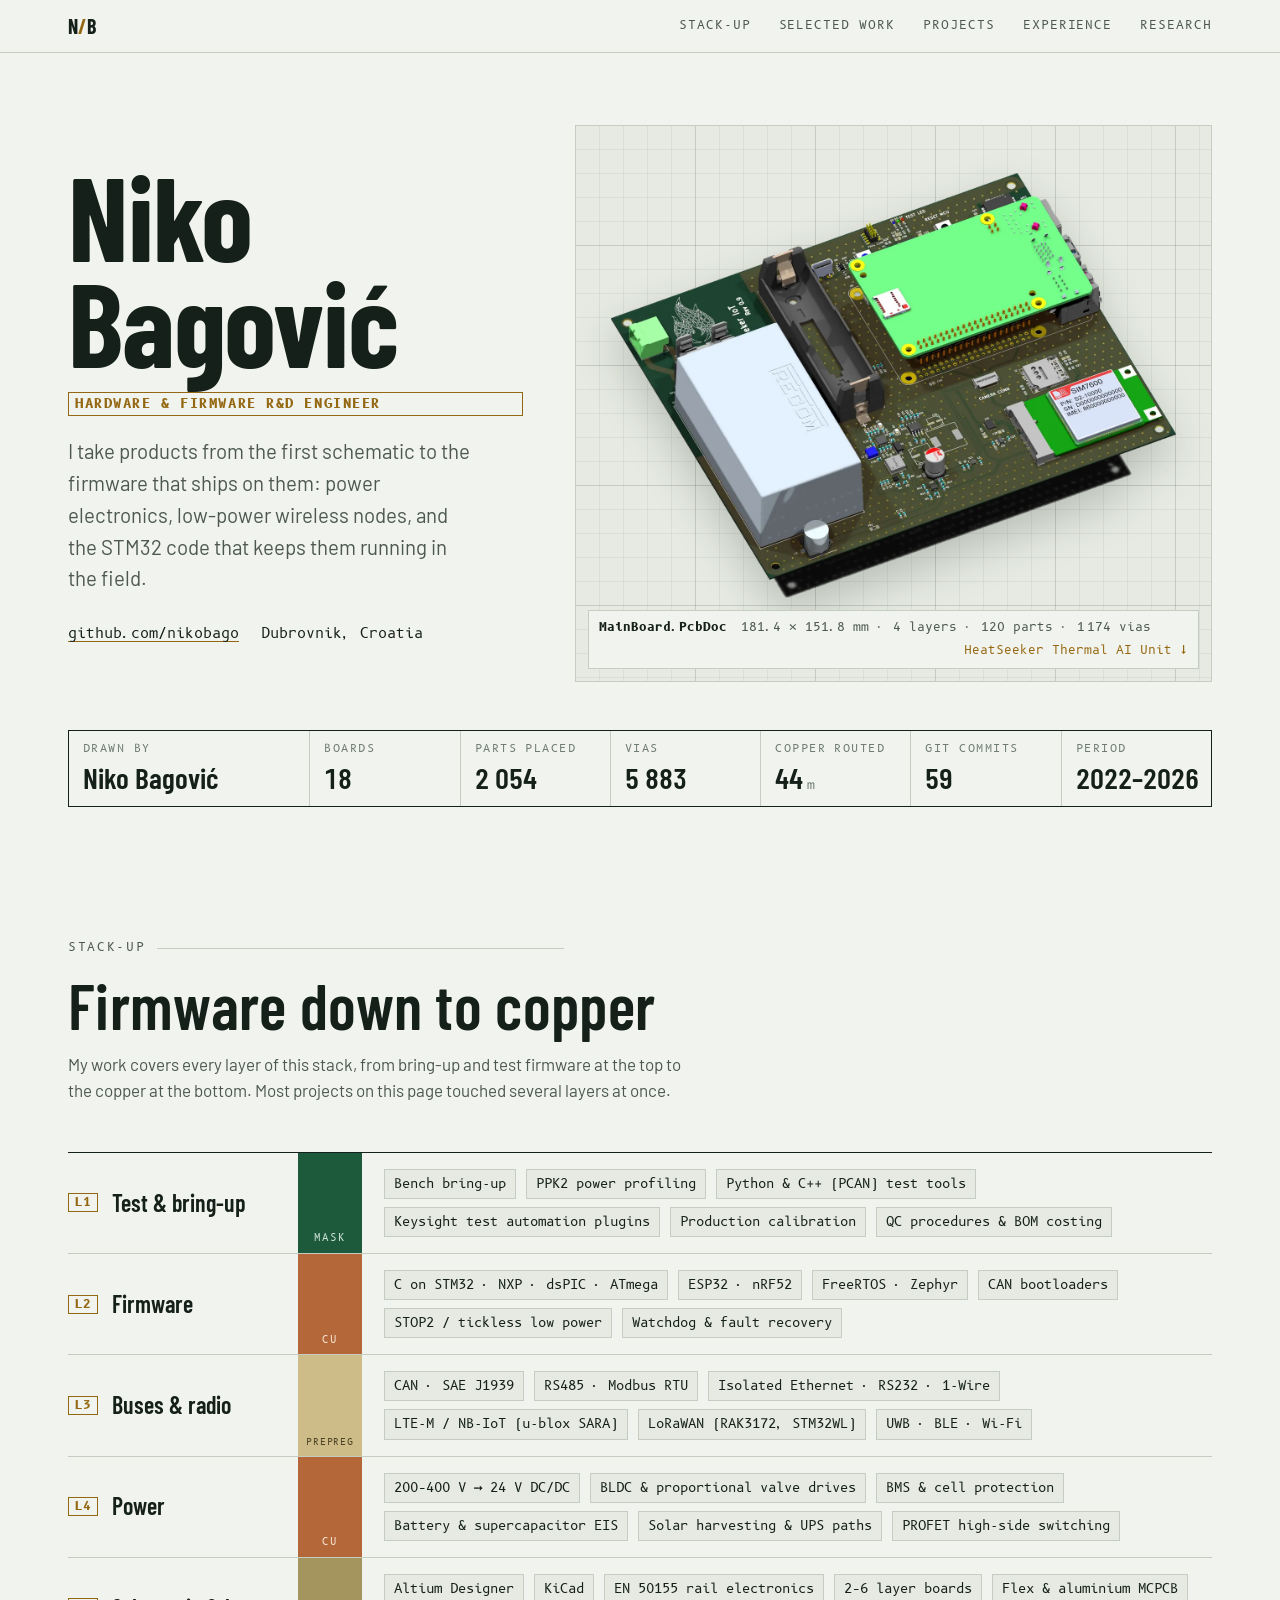
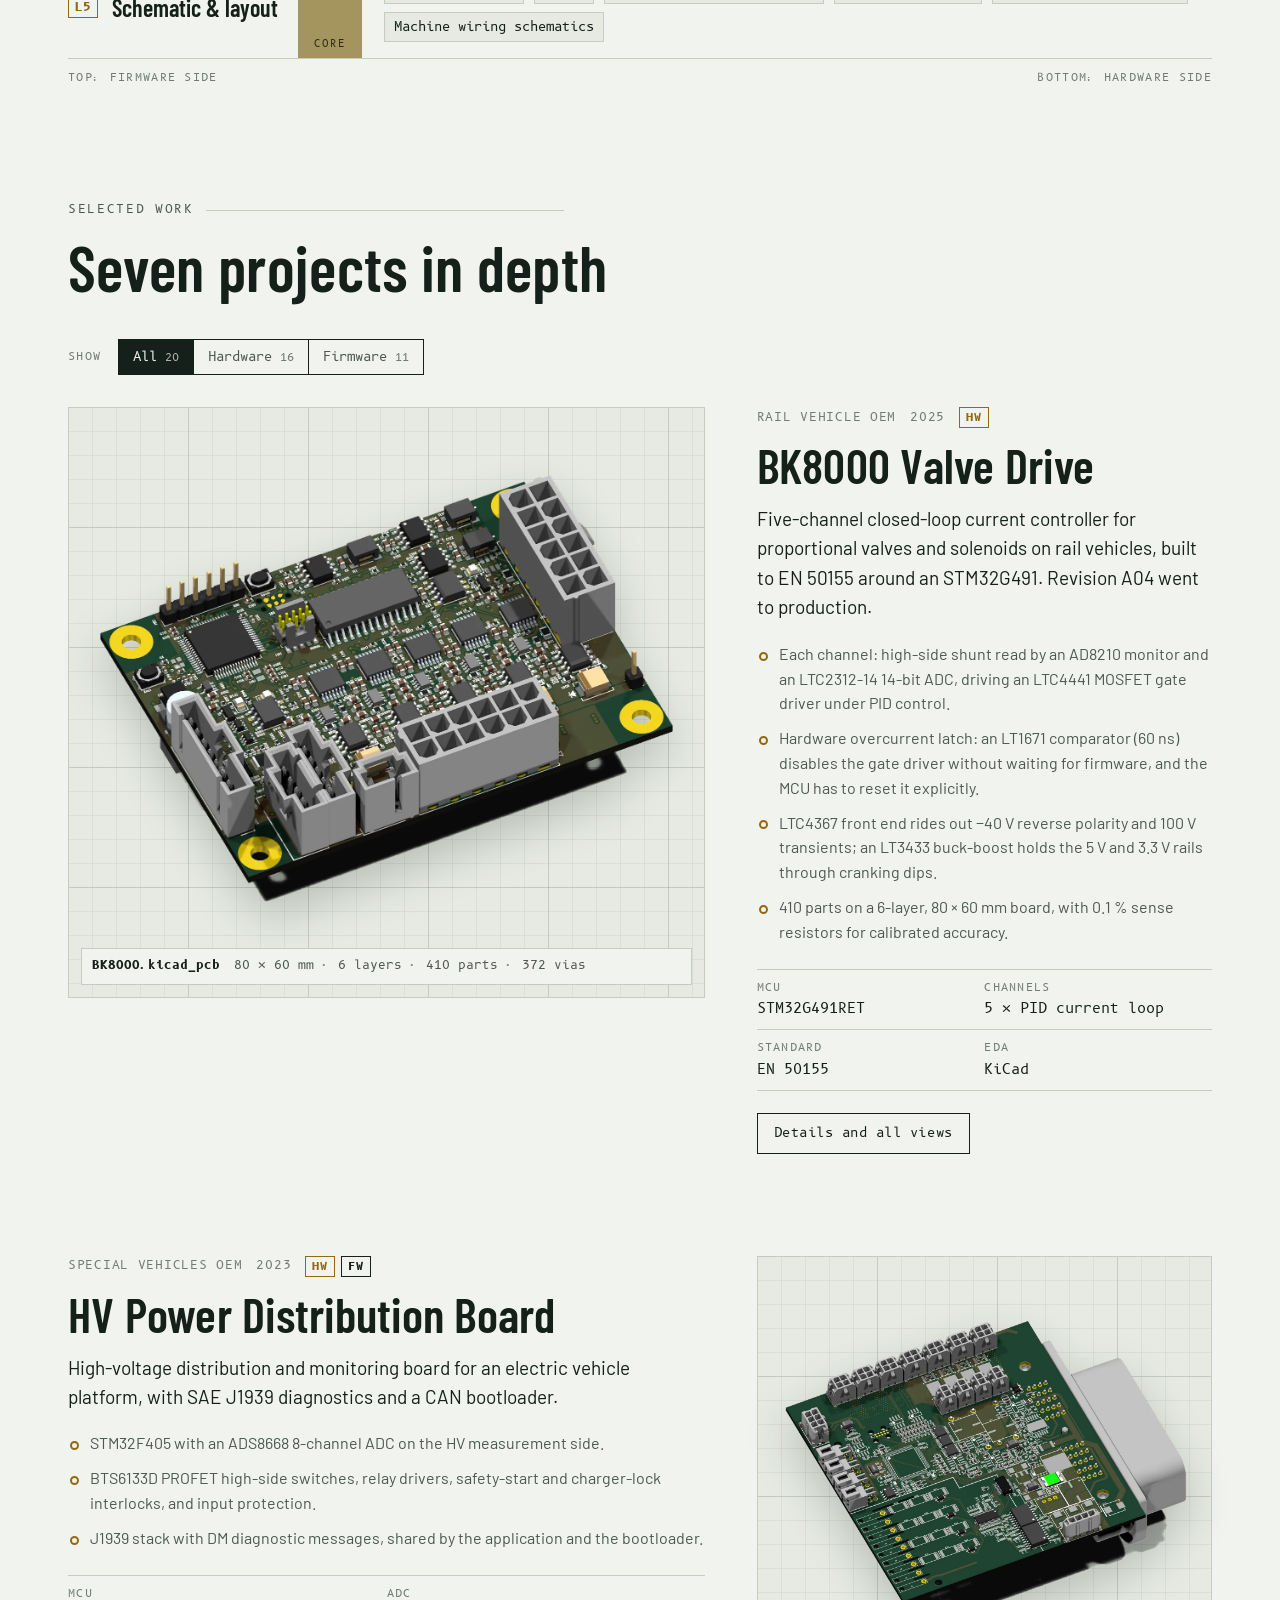
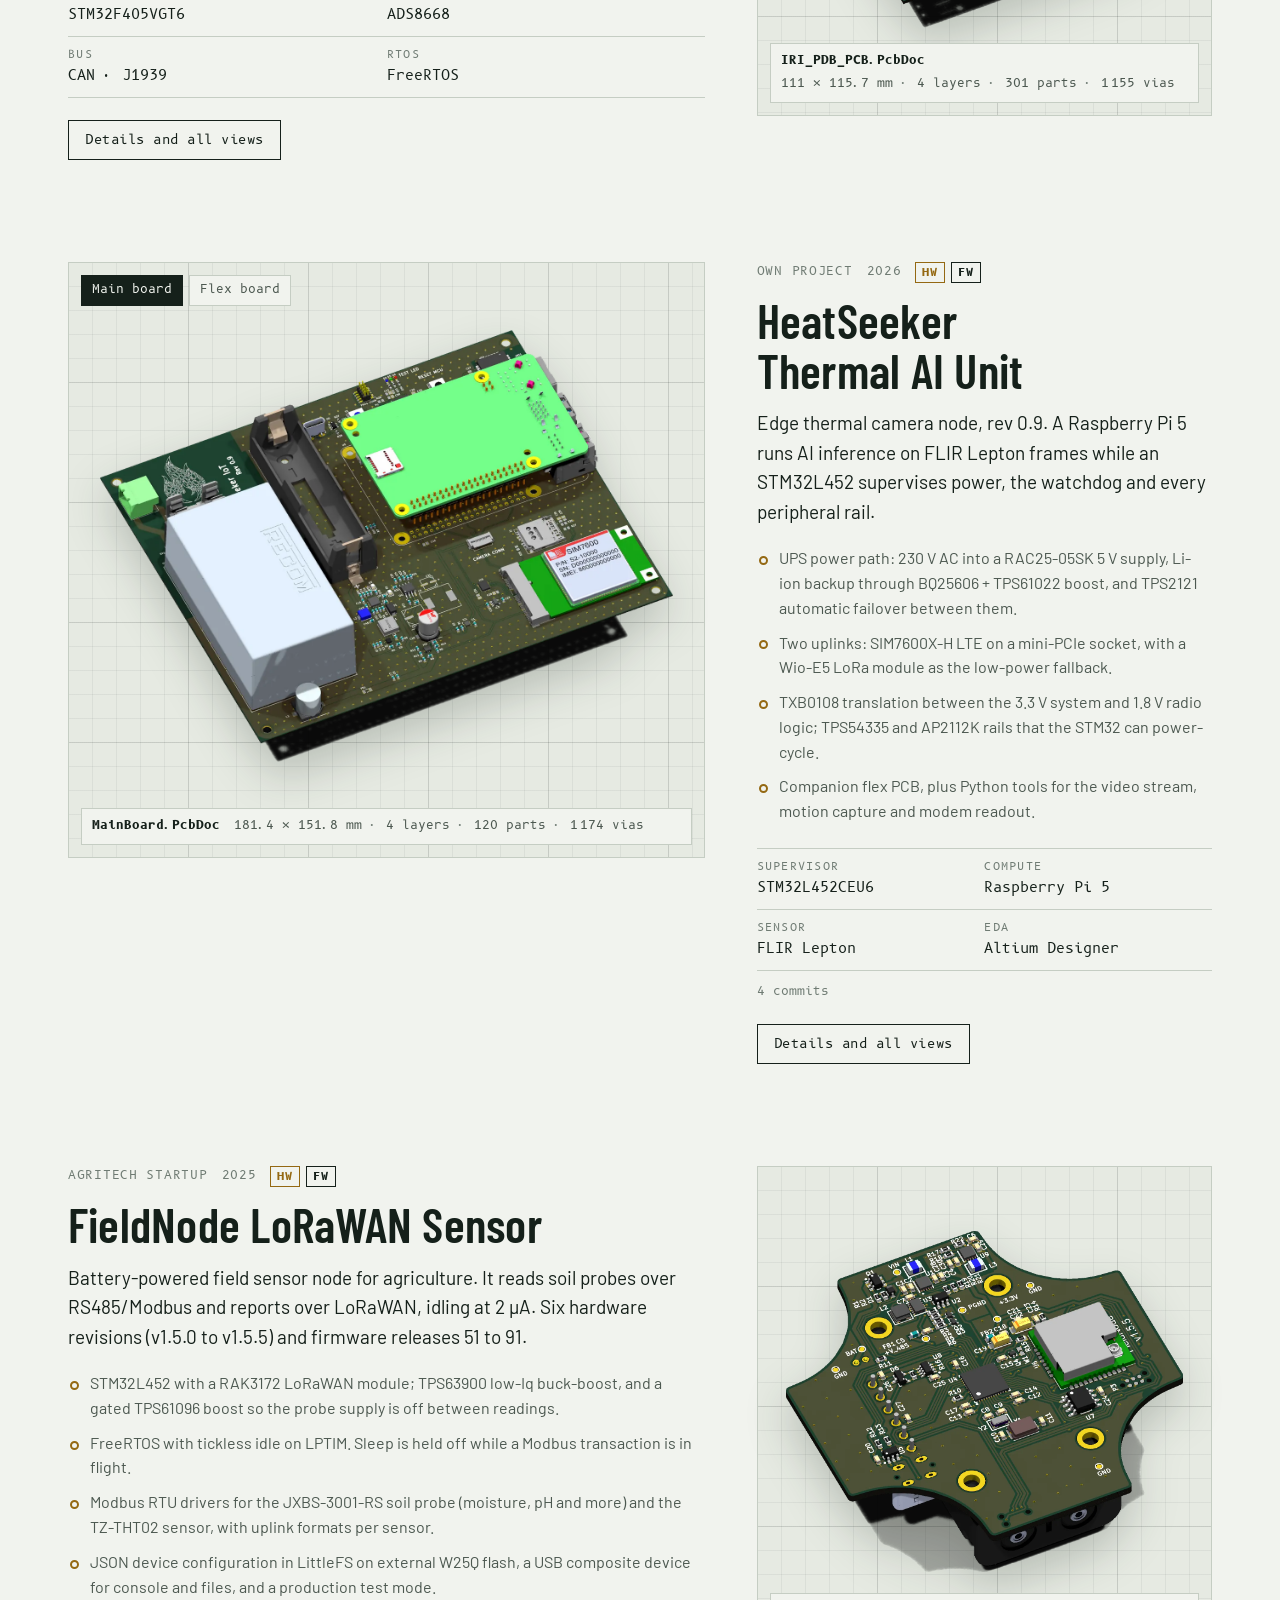
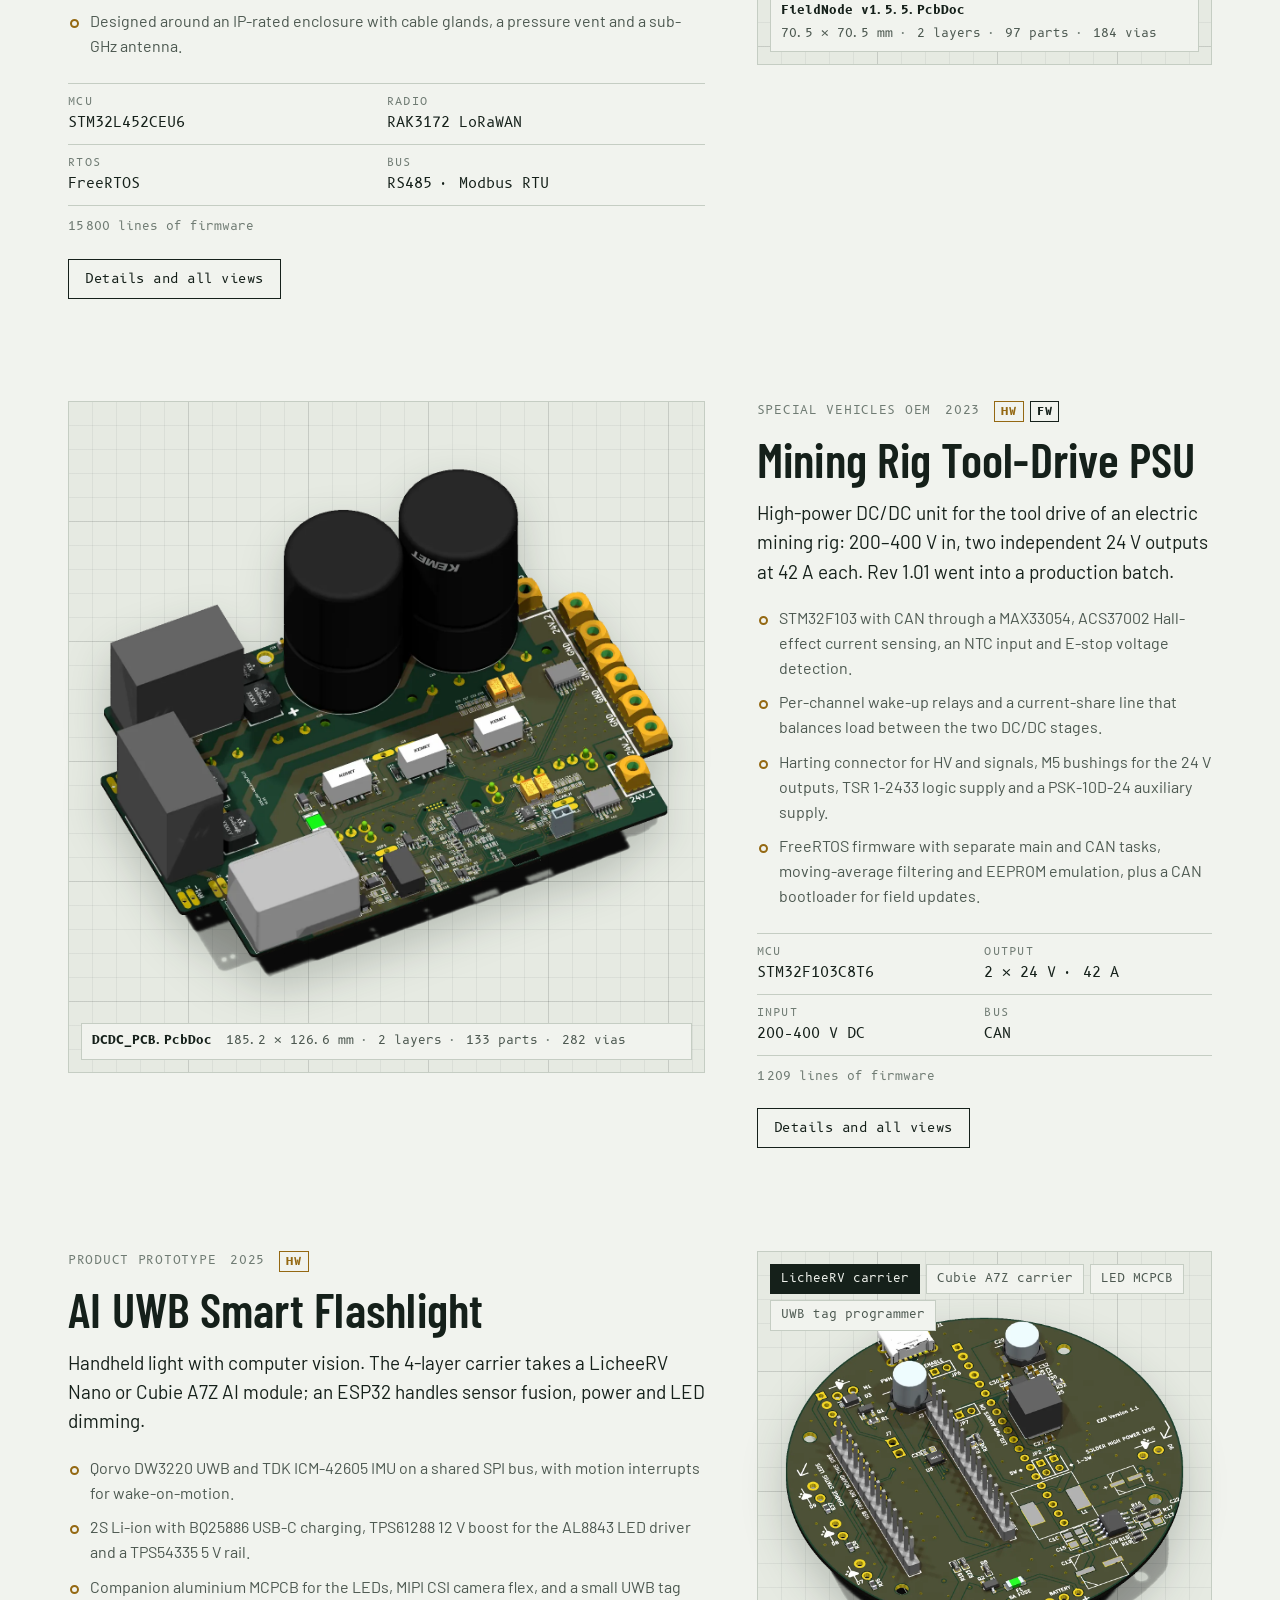
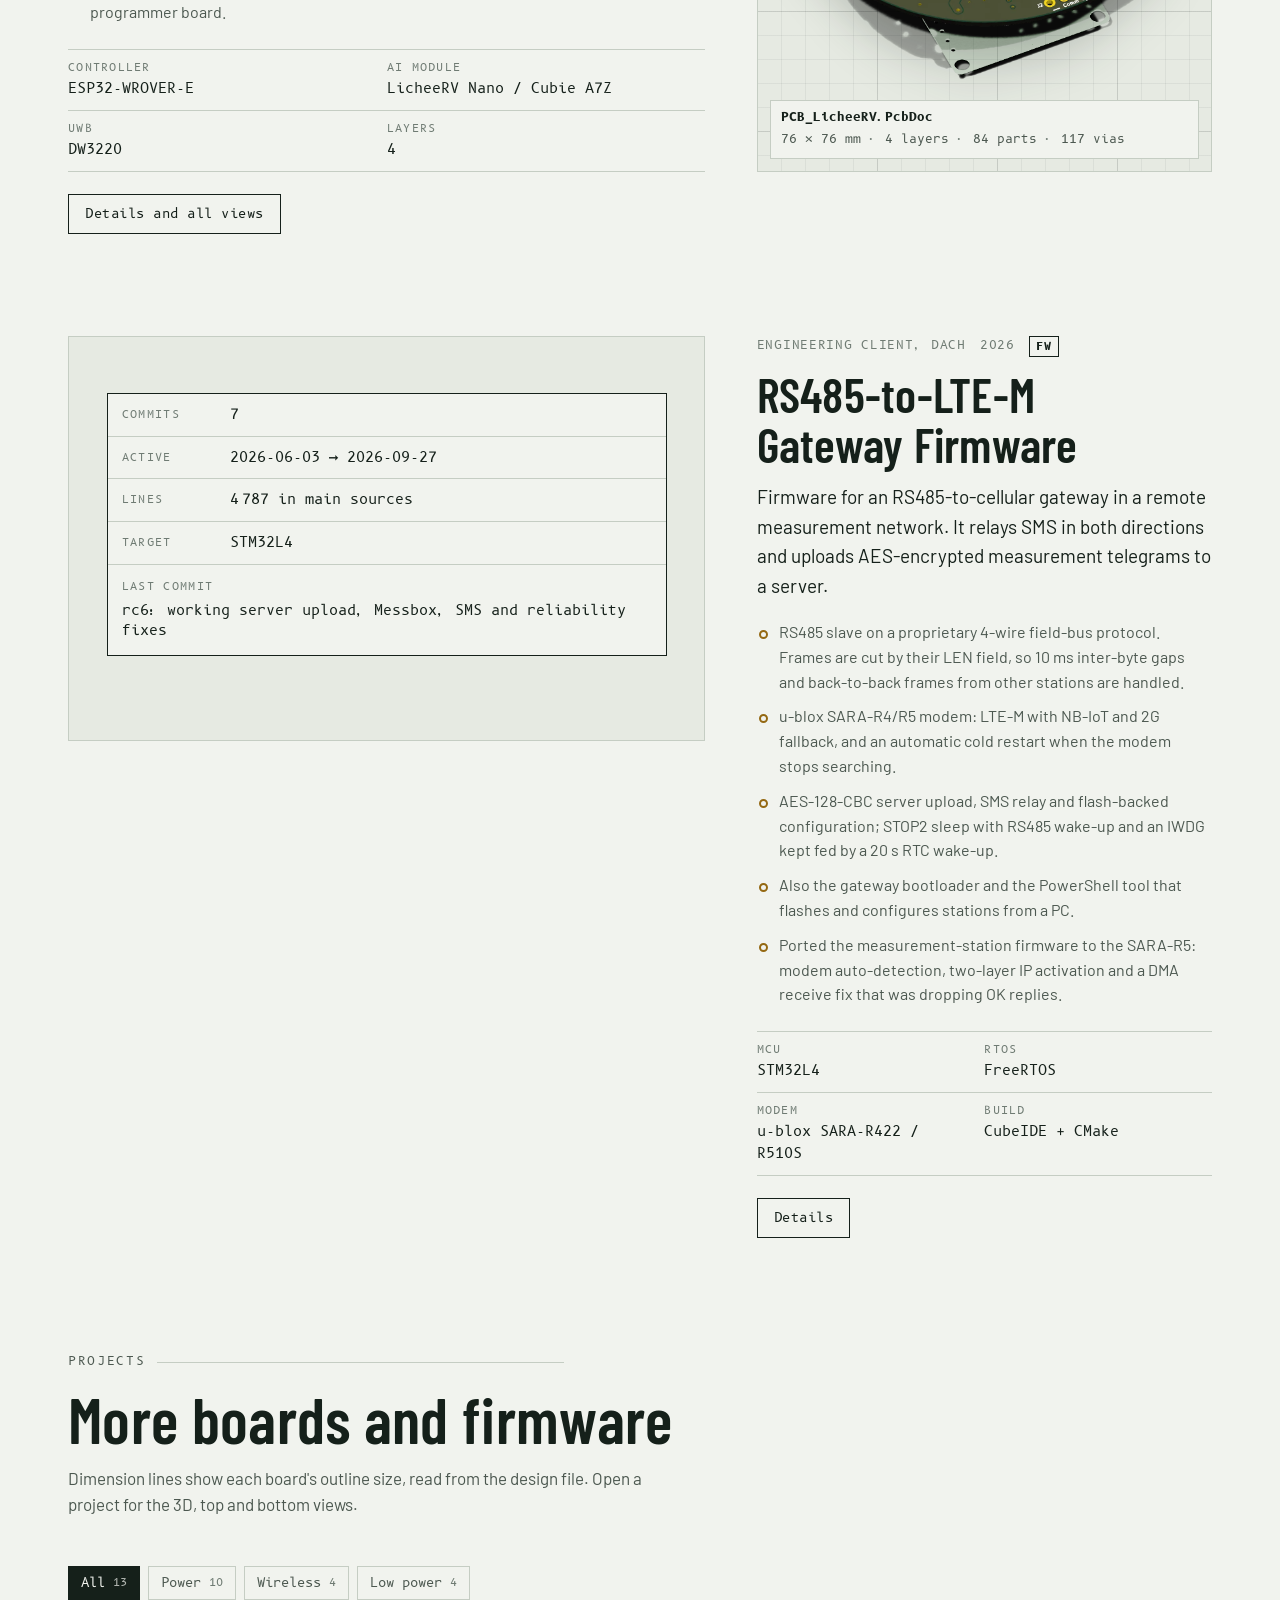
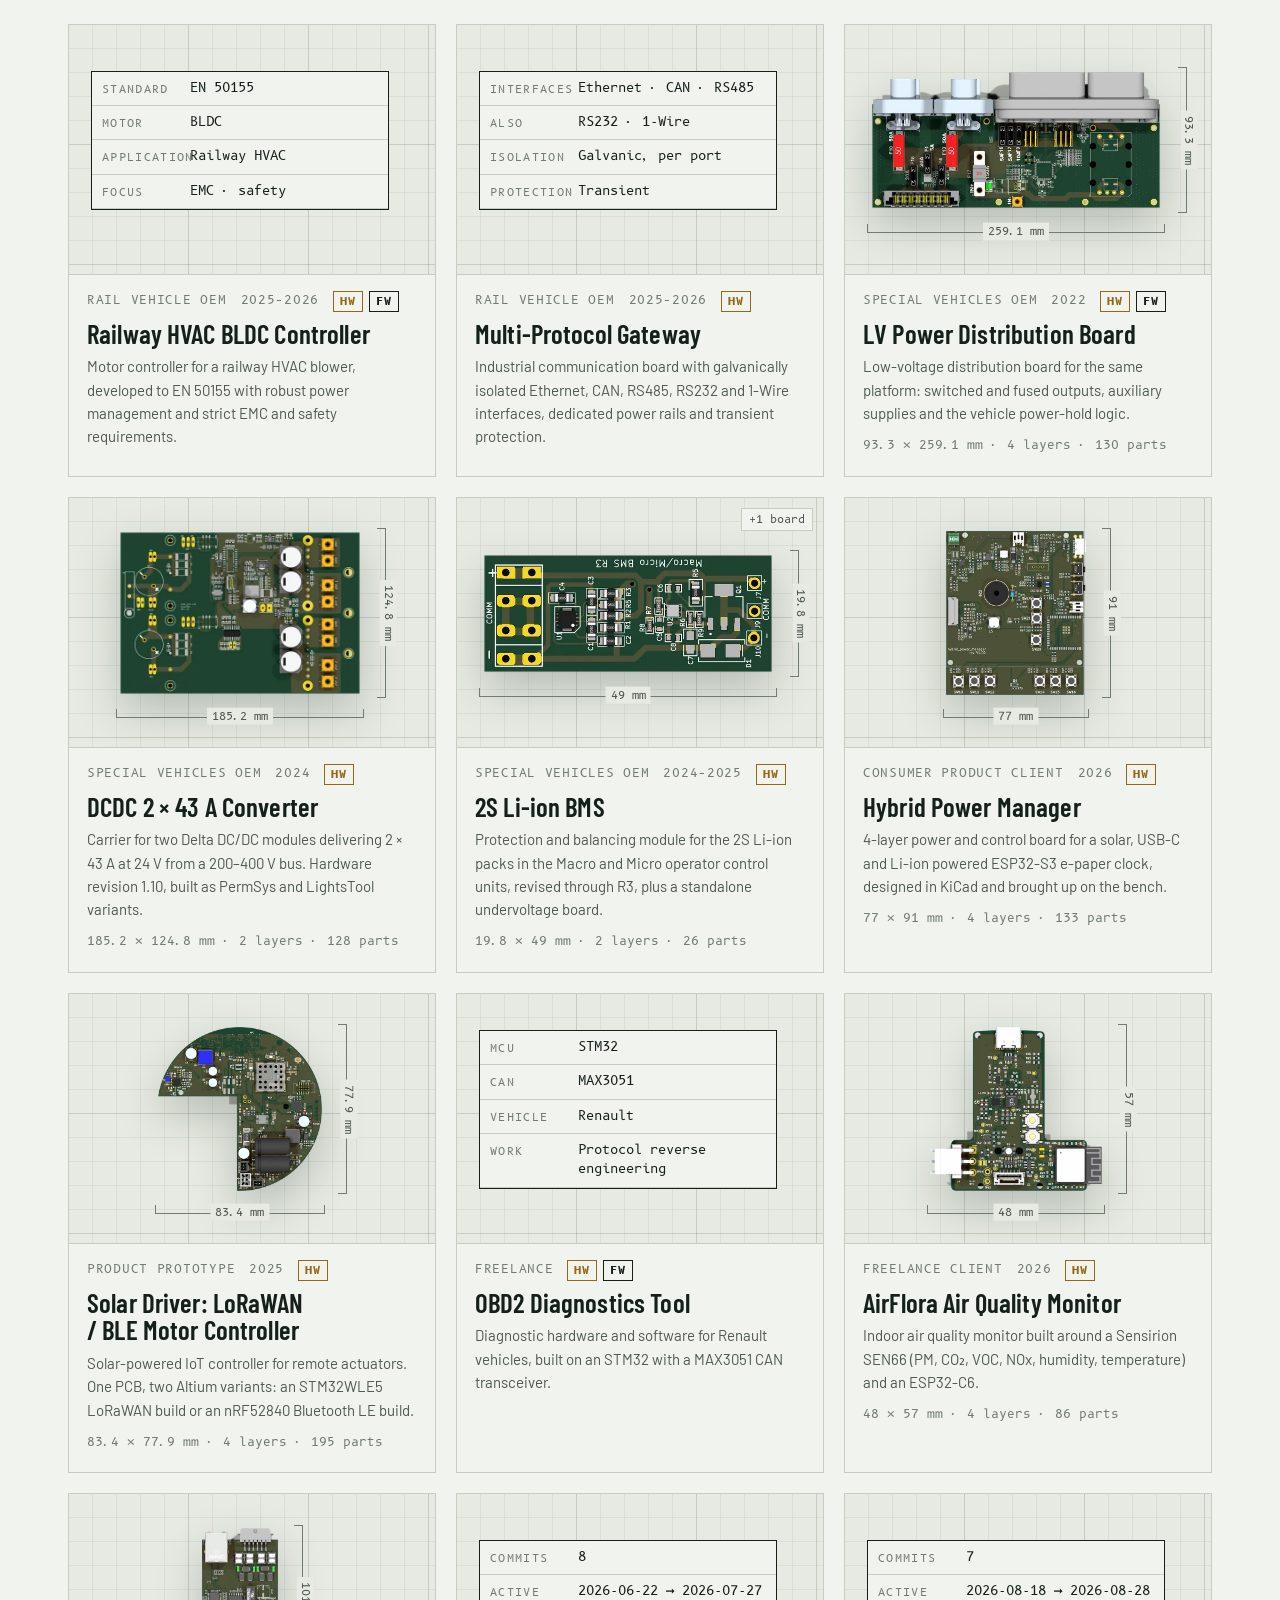
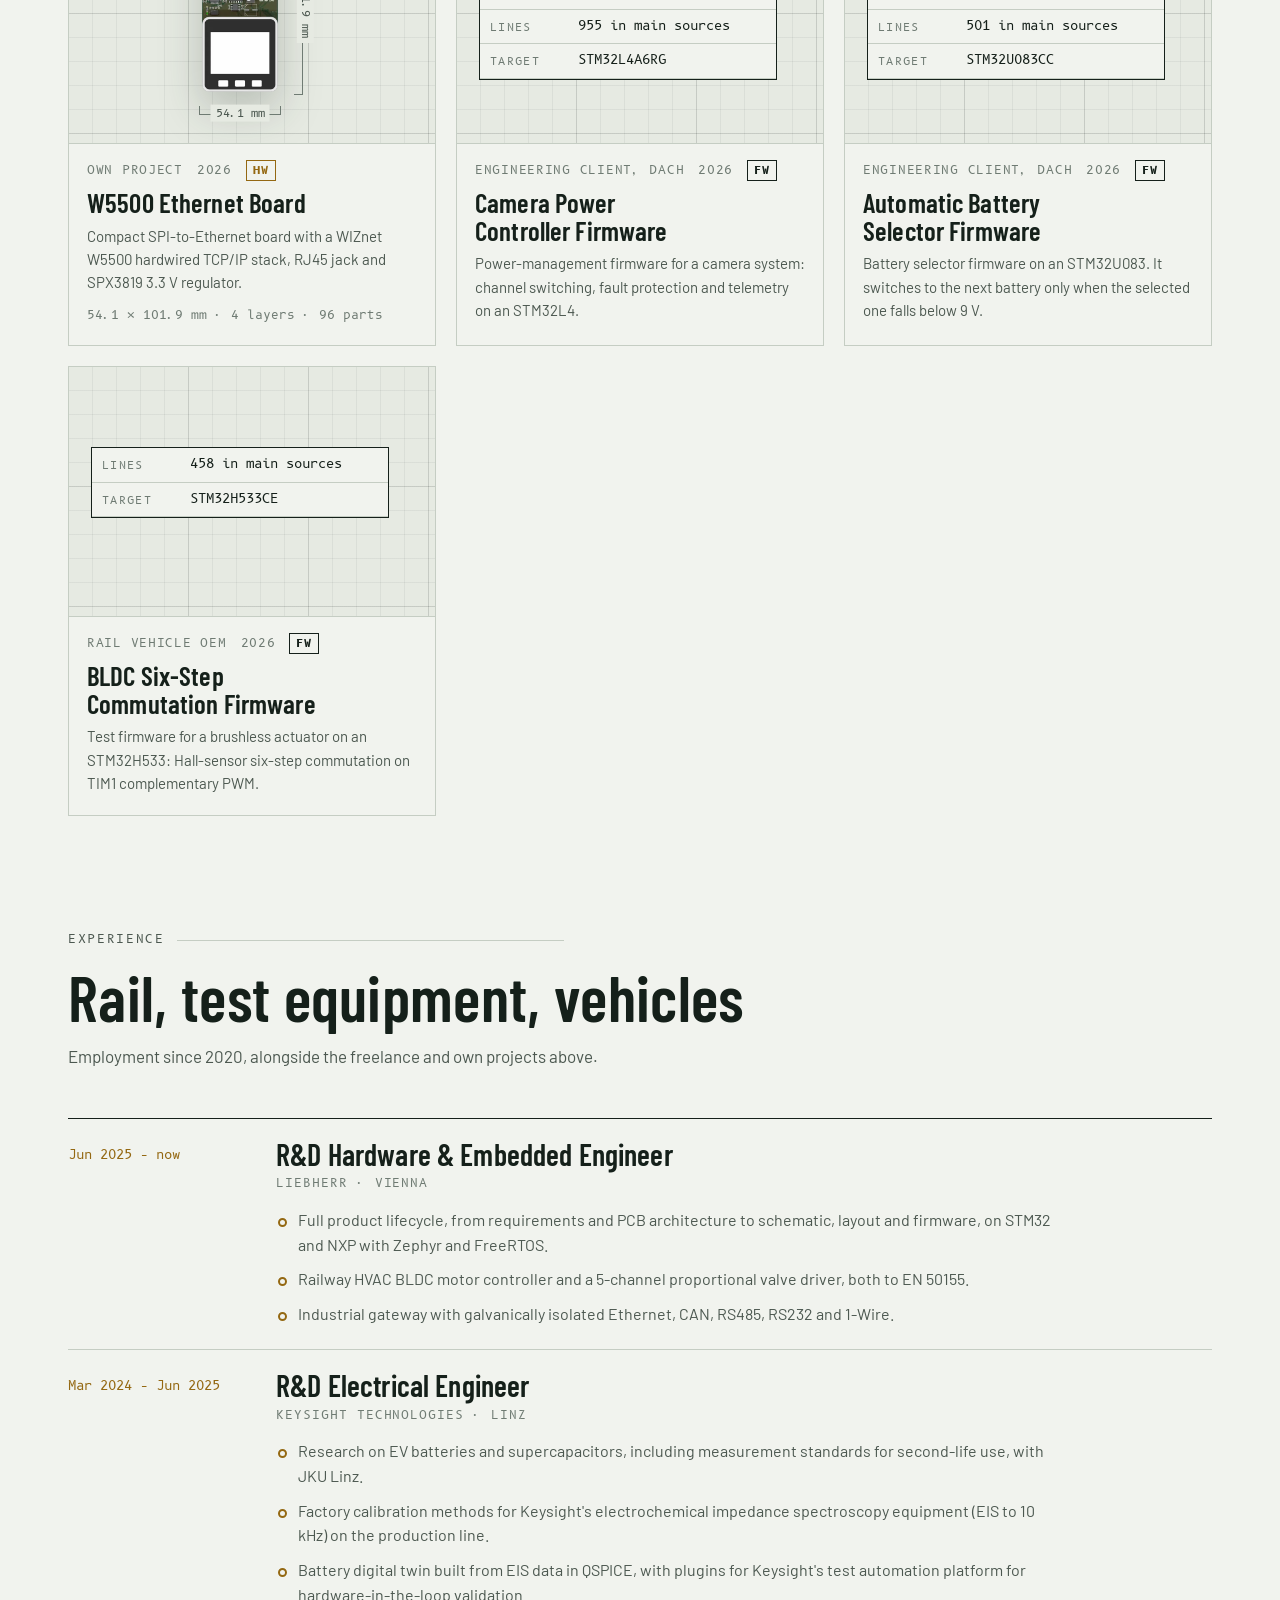
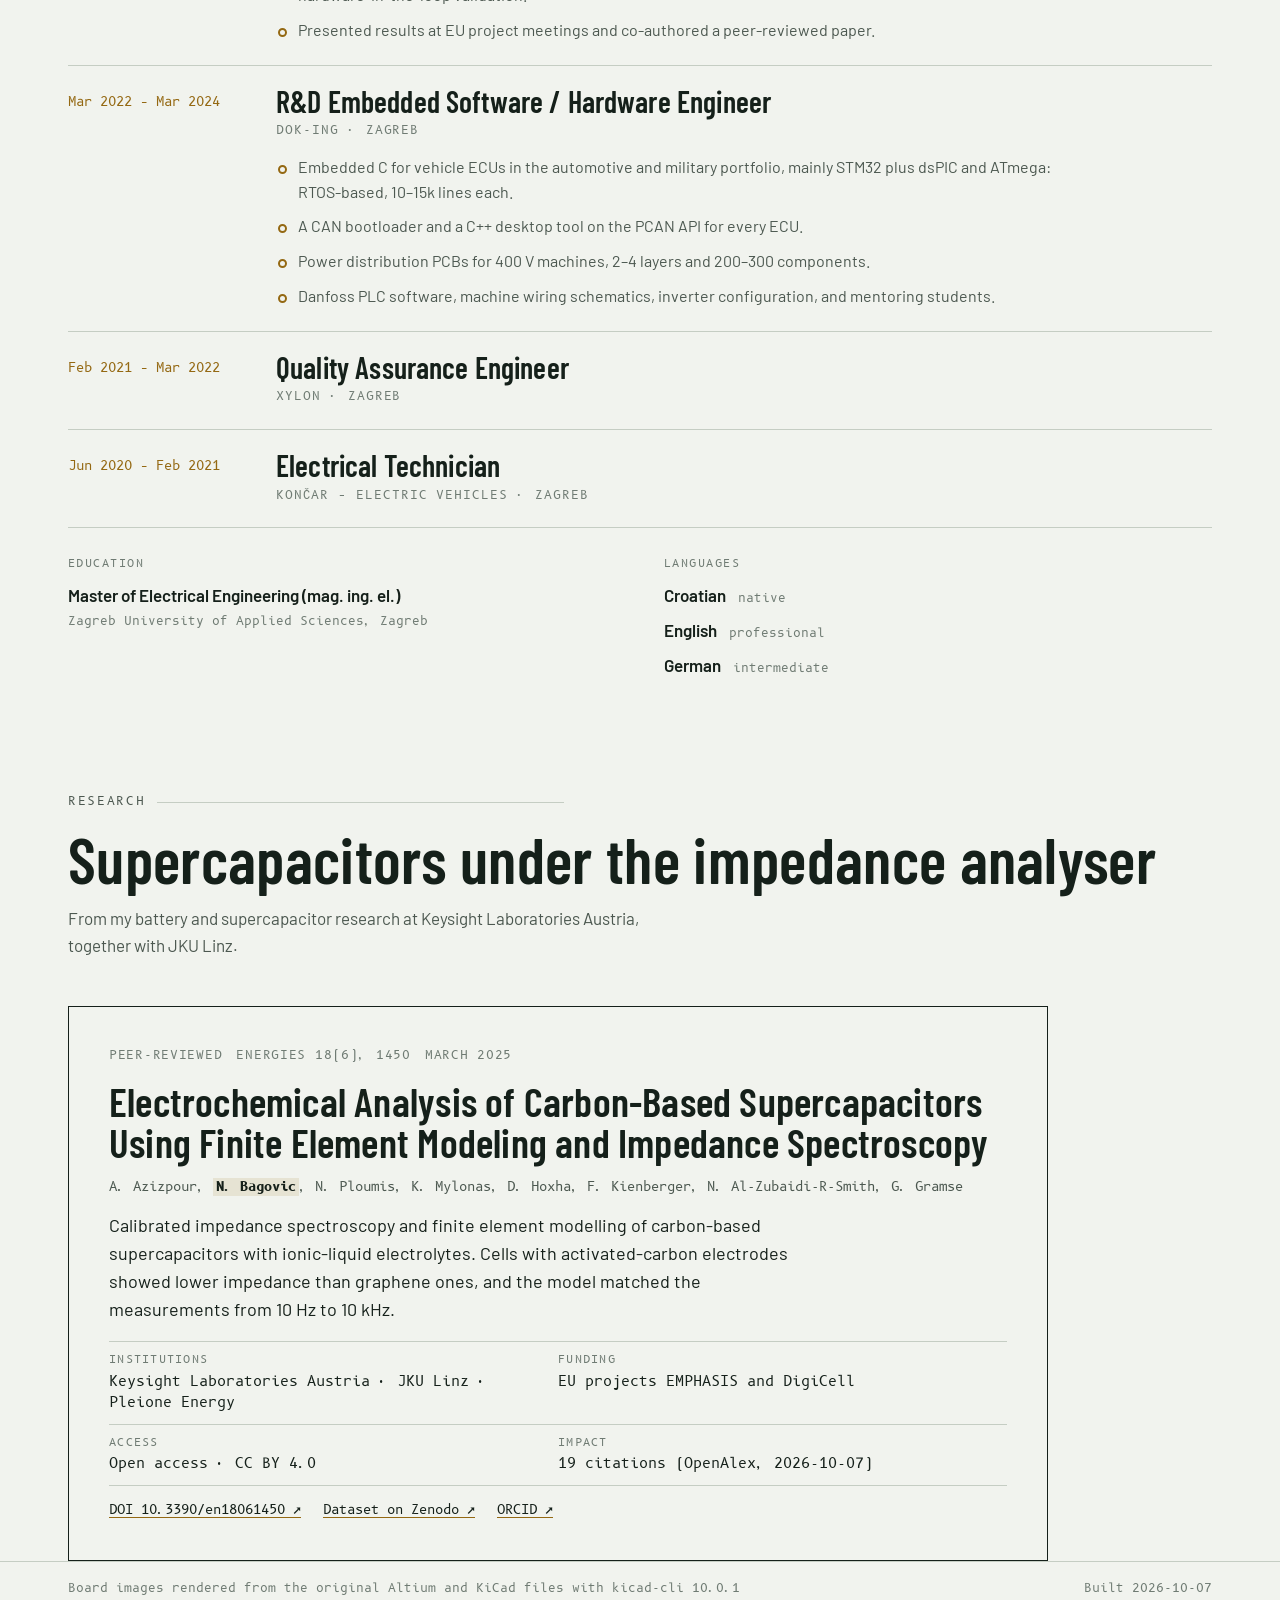
==== commit 126ef9de: "Update site sri 07.10.2026." ====
--- a/portfolio.html
+++ b/portfolio.html
@@ -502,7 +502,7 @@
       </div>
     </article>
     <article class="feat flip both" id="fieldnode" data-role="HW FW">
-      <div class="feat-visual grid-bg"><img class="feat-img" src="assets/boards/fieldnode-iso.webp" width="1400" height="1159" alt="FieldNode LoRaWAN Sensor, 3D render" loading="lazy" decoding="async"><div class="callout"><span class="file">FieldNode v1.5.5.PcbDoc</span><span class="facts"><span>70.5 × 70.5 mm</span><span>2 layers</span><span>97 parts</span><span>184 vias</span></span></div></div><div class="feat-visual fw-visual fw-alt"><div class="fw-panel" aria-label="Firmware facts"><div class="fw-rows"><div><span class="k">lines</span><span class="v">15 800 in main sources</span></div><div><span class="k">target</span><span class="v">STM32L452CEU6</span></div></div></div></div>
+      <div class="feat-visual grid-bg"><img class="feat-img" src="assets/boards/fieldnode-iso.webp" width="1375" height="1188" alt="FieldNode LoRaWAN Sensor, 3D render" loading="lazy" decoding="async"><div class="callout"><span class="file">FieldNode v1.5.5.PcbDoc</span><span class="facts"><span>70.5 × 70.5 mm</span><span>2 layers</span><span>97 parts</span><span>184 vias</span></span></div></div><div class="feat-visual fw-visual fw-alt"><div class="fw-panel" aria-label="Firmware facts"><div class="fw-rows"><div><span class="k">lines</span><span class="v">15 800 in main sources</span></div><div><span class="k">target</span><span class="v">STM32L452CEU6</span></div></div></div></div>
       <div class="feat-text">
         <p class="meta"><span>Agritech startup</span><span>2025</span><span class="role role-hw" title="Hardware">HW</span><span class="role role-fw" title="Firmware">FW</span></p>
         <h3>FieldNode LoRaWAN Sensor</h3>
@@ -622,11 +622,11 @@
         </div>
       </article>
       <article class="card" data-tags="hardware wireless power low-power" data-role="HW">
-        <button type="button" class="card-hit" data-open="sunbull" aria-label="Open SUNBULL Solar Motor Controller"></button>
+        <button type="button" class="card-hit" data-open="sunbull" aria-label="Open Solar Driver: LoRaWAN / BLE Motor Controller"></button>
         <div class="card-visual grid-bg"><figure class="dim"><div class="dim-box"><img src="assets/boards/sunbull-top-sm.webp" width="1094" height="1100" alt="V1 2025, top view" loading="lazy" decoding="async"><span class="dim-x"><b>83.4 mm</b></span><span class="dim-y"><b>77.9 mm</b></span></div></figure></div>
         <div class="card-text">
           <p class="meta"><span>Product prototype</span><span>2025</span><span class="role role-hw" title="Hardware">HW</span></p>
-          <h3>SUNBULL Solar Motor Controller</h3>
+          <h3>Solar Driver: LoRaWAN / BLE Motor Controller</h3>
           <p>Solar-powered IoT controller for remote actuators. One PCB, two Altium variants: an STM32WLE5 LoRaWAN build or an nRF52840 Bluetooth LE build.</p>
           <p class="facts"><span>83.4 × 77.9 mm</span><span>4 layers</span><span>195 parts</span></p>
         </div>
@@ -753,7 +753,7 @@
   </div>
 </dialog>
 
-<script type="application/json" id="data">{"thermal": {"title": "HeatSeeker Thermal AI Unit", "client": "Own project", "year": "2026", "role": ["HW", "FW"], "summary": "Edge thermal camera node, rev 0.9. A Raspberry Pi 5 runs AI inference on FLIR Lepton frames while an STM32L452 supervises power, the watchdog and every peripheral rail.", "points": ["UPS power path: 230 V AC into a RAC25-05SK 5 V supply, Li-ion backup through BQ25606 + TPS61022 boost, and TPS2121 automatic failover between them.", "Two uplinks: SIM7600X-H LTE on a mini-PCIe socket, with a Wio-E5 LoRa module as the low-power fallback.", "TXB0108 translation between the 3.3 V system and 1.8 V radio logic; TPS54335 and AP2112K rails that the STM32 can power-cycle.", "Companion flex PCB, plus Python tools for the video stream, motion capture and modem readout."], "specs": {"Supervisor": "STM32L452CEU6", "Compute": "Raspberry Pi 5", "Sensor": "FLIR Lepton", "EDA": "Altium Designer"}, "boards": [{"label": "Main board", "stats": {"w_mm": 181.4, "h_mm": 151.8, "layers": 4, "parts": 120, "pads": 560, "vias": 1174, "tracks": 897, "track_m": 2.74, "nets": 0, "file": "MainBoard.PcbDoc"}, "rot": false, "views": {"iso": "assets/boards/thermal-main-iso.webp", "top": "assets/boards/thermal-main-top.webp", "bottom": "assets/boards/thermal-main-bottom.webp"}}, {"label": "Flex board", "stats": {"w_mm": 5.5, "h_mm": 150.0, "layers": 2, "parts": 2, "pads": 20, "vias": 0, "tracks": 21, "track_m": 1.47, "nets": 0, "file": "flex.PcbDoc"}, "rot": true, "views": {"iso": "assets/boards/thermal-flex-iso.webp", "top": "assets/boards/thermal-flex-top.webp", "bottom": "assets/boards/thermal-flex-bottom.webp"}}], "fw": {"git": {"commits": 4, "first": "2026-03-29", "last": "2026-04-04", "last_subject": "gerge branch 'main' of https://github.com/nikobago/thermal_ai_unit"}}, "schematic": null, "link": null}, "valve": {"title": "BK8000 Valve Drive", "client": "Rail vehicle OEM", "year": "2025", "role": ["HW"], "summary": "Five-channel closed-loop current controller for proportional valves and solenoids on rail vehicles, built to EN 50155 around an STM32G491. Revision A04 went to production.", "points": ["Each channel: high-side shunt read by an AD8210 monitor and an LTC2312-14 14-bit ADC, driving an LTC4441 MOSFET gate driver under PID control.", "Hardware overcurrent latch: an LT1671 comparator (60 ns) disables the gate driver without waiting for firmware, and the MCU has to reset it explicitly.", "LTC4367 front end rides out −40 V reverse polarity and 100 V transients; an LT3433 buck-boost holds the 5 V and 3.3 V rails through cranking dips.", "410 parts on a 6-layer, 80 × 60 mm board, with 0.1 % sense resistors for calibrated accuracy."], "specs": {"MCU": "STM32G491RET", "Channels": "5 × PID current loop", "Standard": "EN 50155", "EDA": "KiCad"}, "boards": [{"label": "rev A04", "stats": {"w_mm": 80.0, "h_mm": 60.0, "layers": 6, "parts": 410, "pads": 1176, "vias": 372, "tracks": 3807, "track_m": 6.43, "nets": 258, "file": "BK8000.kicad_pcb"}, "rot": false, "views": {"iso": "assets/boards/valve-iso.webp", "top": "assets/boards/valve-top.webp", "bottom": "assets/boards/valve-bottom.webp"}}], "fw": {"git": {"commits": 3, "first": "2025-11-25", "last": "2025-12-17", "last_subject": "Update README.md"}}, "schematic": null, "link": null}, "lte-gateway": {"title": "RS485-to-LTE-M Gateway Firmware", "client": "Engineering client, DACH", "year": "2026", "role": ["FW"], "summary": "Firmware for an RS485-to-cellular gateway in a remote measurement network. It relays SMS in both directions and uploads AES-encrypted measurement telegrams to a server.", "points": ["RS485 slave on a proprietary 4-wire field-bus protocol. Frames are cut by their LEN field, so 10 ms inter-byte gaps and back-to-back frames from other stations are handled.", "u-blox SARA-R4/R5 modem: LTE-M with NB-IoT and 2G fallback, and an automatic cold restart when the modem stops searching.", "AES-128-CBC server upload, SMS relay and flash-backed configuration; STOP2 sleep with RS485 wake-up and an IWDG kept fed by a 20 s RTC wake-up.", "Also the gateway bootloader and the PowerShell tool that flashes and configures stations from a PC.", "Ported the measurement-station firmware to the SARA-R5: modem auto-detection, two-layer IP activation and a DMA receive fix that was dropping OK replies."], "specs": {"MCU": "STM32L4", "RTOS": "FreeRTOS", "Modem": "u-blox SARA-R422 / R510S", "Build": "CubeIDE + CMake"}, "boards": [], "fw": {"lines": 4787, "git": {"commits": 7, "repos": 4, "first": "2026-06-03", "last": "2026-09-27", "last_subject": "rc6: working server upload, Messbox, SMS and reliability fixes"}}, "schematic": null, "link": null}, "fieldnode": {"title": "FieldNode LoRaWAN Sensor", "client": "Agritech startup", "year": "2025", "role": ["HW", "FW"], "summary": "Battery-powered field sensor node for agriculture. It reads soil probes over RS485/Modbus and reports over LoRaWAN, idling at 2 µA. Six hardware revisions (v1.5.0 to v1.5.5) and firmware releases 51 to 91.", "points": ["STM32L452 with a RAK3172 LoRaWAN module; TPS63900 low-Iq buck-boost, and a gated TPS61096 boost so the probe supply is off between readings.", "FreeRTOS with tickless idle on LPTIM. Sleep is held off while a Modbus transaction is in flight.", "Modbus RTU drivers for the JXBS-3001-RS soil probe (moisture, pH and more) and the TZ-THT02 sensor, with uplink formats per sensor.", "JSON device configuration in LittleFS on external W25Q flash, a USB composite device for console and files, and a production test mode.", "Designed around an IP-rated enclosure with cable glands, a pressure vent and a sub-GHz antenna."], "specs": {"MCU": "STM32L452CEU6", "Radio": "RAK3172 LoRaWAN", "RTOS": "FreeRTOS", "Bus": "RS485 · Modbus RTU"}, "boards": [{"label": "v1.5.5", "stats": {"w_mm": 70.5, "h_mm": 70.5, "layers": 2, "parts": 97, "pads": 359, "vias": 184, "tracks": 1117, "track_m": 1.68, "nets": 0, "file": "FieldNode v1.5.5.PcbDoc"}, "rot": false, "views": {"iso": "assets/boards/fieldnode-iso.webp", "top": "assets/boards/fieldnode-top.webp", "bottom": "assets/boards/fieldnode-bottom.webp"}}], "fw": {"lines": 15800}, "schematic": null, "link": null}, "dcdc400": {"title": "Mining Rig Tool-Drive PSU", "client": "Special vehicles OEM", "year": "2023", "role": ["HW", "FW"], "summary": "High-power DC/DC unit for the tool drive of an electric mining rig: 200–400 V in, two independent 24 V outputs at 42 A each. Rev 1.01 went into a production batch.", "points": ["STM32F103 with CAN through a MAX33054, ACS37002 Hall-effect current sensing, an NTC input and E-stop voltage detection.", "Per-channel wake-up relays and a current-share line that balances load between the two DC/DC stages.", "Harting connector for HV and signals, M5 bushings for the 24 V outputs, TSR 1-2433 logic supply and a PSK-10D-24 auxiliary supply.", "FreeRTOS firmware with separate main and CAN tasks, moving-average filtering and EEPROM emulation, plus a CAN bootloader for field updates."], "specs": {"MCU": "STM32F103C8T6", "Output": "2 × 24 V · 42 A", "Input": "200–400 V DC", "Bus": "CAN"}, "boards": [{"label": "Rev 1.01", "stats": {"w_mm": 185.2, "h_mm": 126.6, "layers": 2, "parts": 133, "pads": 517, "vias": 282, "tracks": 1184, "track_m": 3.38, "nets": 0, "file": "DCDC_PCB.PcbDoc"}, "rot": false, "views": {"iso": "assets/boards/dcdc400-iso.webp", "top": "assets/boards/dcdc400-top.webp", "bottom": "assets/boards/dcdc400-bottom.webp"}}], "fw": {"lines": 1209}, "schematic": null, "link": null}, "hvac": {"title": "Railway HVAC BLDC Controller", "client": "Rail vehicle OEM", "year": "2025–2026", "role": ["HW", "FW"], "summary": "Motor controller for a railway HVAC blower, developed to EN 50155 with robust power management and strict EMC and safety requirements.", "points": ["Built to EN 50155, the standard for electronic equipment on rolling stock.", "Power management, EMC and safety compliance designed in from the requirements stage."], "specs": {"Standard": "EN 50155", "Motor": "BLDC", "Application": "Railway HVAC", "Focus": "EMC · safety"}, "boards": [], "fw": null, "schematic": null, "link": null}, "gateway": {"title": "Multi-Protocol Gateway", "client": "Rail vehicle OEM", "year": "2025–2026", "role": ["HW"], "summary": "Industrial communication board with galvanically isolated Ethernet, CAN, RS485, RS232 and 1-Wire interfaces, dedicated power rails and transient protection.", "points": ["Every interface galvanically isolated, each with its own power rail.", "Transient protection sized for industrial and vehicle wiring."], "specs": {"Interfaces": "Ethernet · CAN · RS485", "Also": "RS232 · 1-Wire", "Isolation": "Galvanic, per port", "Protection": "Transient"}, "boards": [], "fw": null, "schematic": null, "link": null}, "hvpdb": {"title": "HV Power Distribution Board", "client": "Special vehicles OEM", "year": "2023", "role": ["HW", "FW"], "summary": "High-voltage distribution and monitoring board for an electric vehicle platform, with SAE J1939 diagnostics and a CAN bootloader.", "points": ["STM32F405 with an ADS8668 8-channel ADC on the HV measurement side.", "BTS6133D PROFET high-side switches, relay drivers, safety-start and charger-lock interlocks, and input protection.", "J1939 stack with DM diagnostic messages, shared by the application and the bootloader."], "specs": {"MCU": "STM32F405VGT6", "ADC": "ADS8668", "Bus": "CAN · J1939", "RTOS": "FreeRTOS"}, "boards": [{"label": "HV PDB", "stats": {"w_mm": 111.0, "h_mm": 115.7, "layers": 4, "parts": 301, "pads": 1063, "vias": 1155, "tracks": 2975, "track_m": 6.52, "nets": 0, "file": "IRI_PDB_PCB.PcbDoc"}, "rot": false, "views": {"iso": "assets/boards/hvpdb-iso.webp", "top": "assets/boards/hvpdb-top.webp", "bottom": "assets/boards/hvpdb-bottom.webp"}}], "fw": null, "schematic": null, "link": null}, "lvpdb": {"title": "LV Power Distribution Board", "client": "Special vehicles OEM", "year": "2022", "role": ["HW", "FW"], "summary": "Low-voltage distribution board for the same platform: switched and fused outputs, auxiliary supplies and the vehicle power-hold logic.", "points": ["STM32F303 controlling BTS6133D high-side switches on the switched outputs.", "Power-entry protection, start-button and MCU power-hold circuit, and a TL7726 voltage supervisor.", "CAN processing firmware and its own bootloader."], "specs": {"MCU": "STM32F303VBT6", "Bus": "CAN", "Switching": "BTS6133D", "EDA": "Altium Designer"}, "boards": [{"label": "LV PDB", "stats": {"w_mm": 93.3, "h_mm": 259.1, "layers": 4, "parts": 130, "pads": 618, "vias": 1230, "tracks": 963, "track_m": 3.36, "nets": 0, "file": "00_LVPDB_MAS.PcbDoc"}, "rot": true, "views": {"iso": "assets/boards/lvpdb-iso.webp", "top": "assets/boards/lvpdb-top.webp", "bottom": "assets/boards/lvpdb-bottom.webp"}}], "fw": null, "schematic": null, "link": null}, "dcdc200": {"title": "DCDC 2 × 43 A Converter", "client": "Special vehicles OEM", "year": "2024", "role": ["HW"], "summary": "Carrier for two Delta DC/DC modules delivering 2 × 43 A at 24 V from a 200–400 V bus. Hardware revision 1.10, built as PermSys and LightsTool variants.", "points": ["One bare PCB, two assembled products: PermSys fits D1 and N1, LightsTool fits K1 and R9.", "Full release package: wiring diagrams, QC test procedure, declaration label and a SolidWorks enclosure assembly with 3D-printed PCB spacers."], "specs": {"Output": "24 V · 2 × 43 A", "Input": "200–400 V DC", "Rev": "HW 1.10", "EDA": "Altium Designer"}, "boards": [{"label": "HW 1.10", "stats": {"w_mm": 185.2, "h_mm": 124.8, "layers": 2, "parts": 128, "pads": 484, "vias": 168, "tracks": 639, "track_m": 2.53, "nets": 0, "file": "DCDC_200-400_24_2x43A_HW1.10.pcbdoc"}, "rot": false, "views": {"iso": "assets/boards/dcdc200-iso.webp", "top": "assets/boards/dcdc200-top.webp", "bottom": "assets/boards/dcdc200-bottom.webp"}}], "fw": null, "schematic": null, "link": null}, "bms": {"title": "2S Li-ion BMS", "client": "Special vehicles OEM", "year": "2024–2025", "role": ["HW"], "summary": "Protection and balancing module for the 2S Li-ion packs in the Macro and Micro operator control units, revised through R3, plus a standalone undervoltage board.", "points": ["BQ29200 primary protection with automatic cell balancing, and a BQ2962 as an independent second overvoltage layer.", "Low-side BUK98150 MOSFET disconnect, with RC-filtered cell sense lines against false trips.", "Undervoltage protection split into its own board so existing packs can be retrofitted."], "specs": {"Cells": "2S Li-ion", "Protection": "BQ29200 + BQ2962", "Switch": "BUK98150-55A", "Revisions": "R1 → R3 + UVP"}, "boards": [{"label": "BMS R3", "stats": {"w_mm": 19.8, "h_mm": 49.0, "layers": 2, "parts": 26, "pads": 69, "vias": 2, "tracks": 181, "track_m": 0.33, "nets": 0, "file": "Macro_Micro_BMS_R3.PcbDoc"}, "rot": true, "views": {"iso": "assets/boards/bms-r3-iso.webp", "top": "assets/boards/bms-r3-top.webp", "bottom": "assets/boards/bms-r3-bottom.webp"}}, {"label": "UVP", "stats": {"w_mm": 19.8, "h_mm": 49.0, "layers": 2, "parts": 18, "pads": 39, "vias": 1, "tracks": 84, "track_m": 0.15, "nets": 0, "file": "Macro_Micro_UVP.PcbDoc"}, "rot": true, "views": {"iso": "assets/boards/bms-uvp-iso.webp", "top": "assets/boards/bms-uvp-top.webp", "bottom": "assets/boards/bms-uvp-bottom.webp"}}], "fw": {"git": {"commits": 2, "first": "2025-12-17", "last": "2025-12-17", "last_subject": "Create README.md"}}, "schematic": null, "link": null}, "hpm": {"title": "Hybrid Power Manager", "client": "Consumer product client", "year": "2026", "role": ["HW"], "summary": "4-layer power and control board for a solar, USB-C and Li-ion powered ESP32-S3 e-paper clock, designed in KiCad and brought up on the bench.", "points": ["Power tree: BQ24074 USB charger, LT3652 solar charger, BQ25504 energy harvester, TPS63802 buck-boost and a MAX17048 fuel gauge.", "ESP32-S3-WROOM with a 4.2\" e-paper FPC, piezo buzzer, ambient light sensor and a full button matrix.", "Bench bring-up with the client's test firmware: peripheral, button and display checks, then a one-hour PPK2 soak against a sub-50 µA deep-sleep target.", "Per-unit BOM costing, then v2 requirements for a low-cost variant and a solar variant."], "specs": {"MCU": "ESP32-S3", "Display": "4.2\" e-paper", "Layers": "4", "EDA": "KiCad"}, "boards": [{"label": "rev V1.00", "stats": {"w_mm": 77.0, "h_mm": 91.0, "layers": 4, "parts": 133, "pads": 476, "vias": 267, "tracks": 882, "track_m": 2.74, "nets": 0, "file": "hybrid_power_manager.kicad_pcb"}, "rot": false, "views": {"iso": "assets/boards/hpm-iso.webp", "top": "assets/boards/hpm-top.webp", "bottom": "assets/boards/hpm-bottom.webp"}}], "fw": {"git": {"commits": 19, "first": "2026-04-21", "last": "2026-08-17", "last_subject": "bom comments answered"}}, "schematic": null, "link": null}, "flashlight": {"title": "AI UWB Smart Flashlight", "client": "Product prototype", "year": "2025", "role": ["HW"], "summary": "Handheld light with computer vision. The 4-layer carrier takes a LicheeRV Nano or Cubie A7Z AI module; an ESP32 handles sensor fusion, power and LED dimming.", "points": ["Qorvo DW3220 UWB and TDK ICM-42605 IMU on a shared SPI bus, with motion interrupts for wake-on-motion.", "2S Li-ion with BQ25886 USB-C charging, TPS61288 12 V boost for the AL8843 LED driver and a TPS54335 5 V rail.", "Companion aluminium MCPCB for the LEDs, MIPI CSI camera flex, and a small UWB tag programmer board."], "specs": {"Controller": "ESP32-WROVER-E", "AI module": "LicheeRV Nano / Cubie A7Z", "UWB": "DW3220", "Layers": "4"}, "boards": [{"label": "LicheeRV carrier", "stats": {"w_mm": 76.0, "h_mm": 76.0, "layers": 4, "parts": 84, "pads": 304, "vias": 117, "tracks": 639, "track_m": 1.33, "nets": 0, "file": "PCB_LicheeRV.PcbDoc"}, "rot": false, "views": {"iso": "assets/boards/flash-lichee-iso.webp", "top": "assets/boards/flash-lichee-top.webp", "bottom": "assets/boards/flash-lichee-bottom.webp"}}, {"label": "Cubie A7Z carrier", "stats": {"w_mm": 76.0, "h_mm": 76.0, "layers": 4, "parts": 83, "pads": 316, "vias": 83, "tracks": 617, "track_m": 1.3, "nets": 0, "file": "PCB_Cube.PcbDoc"}, "rot": false, "views": {"iso": "assets/boards/flash-cube-iso.webp", "top": "assets/boards/flash-cube-top.webp", "bottom": "assets/boards/flash-cube-bottom.webp"}}, {"label": "LED MCPCB", "stats": {"w_mm": 76.0, "h_mm": 76.0, "layers": 2, "parts": 4, "pads": 12, "vias": 2, "tracks": 13, "track_m": 0.17, "nets": 0, "file": "LED_HeatSink_PCB.PcbDoc"}, "rot": false, "views": {"iso": "assets/boards/flash-led-iso.webp", "top": "assets/boards/flash-led-top.webp", "bottom": "assets/boards/flash-led-bottom.webp"}}, {"label": "UWB tag programmer", "stats": {"w_mm": 33.6, "h_mm": 33.6, "layers": 2, "parts": 8, "pads": 23, "vias": 6, "tracks": 48, "track_m": 0.16, "nets": 0, "file": "PCB1.PcbDoc"}, "rot": false, "views": {"iso": "assets/boards/flash-uwbprog-iso.webp", "top": "assets/boards/flash-uwbprog-top.webp", "bottom": "assets/boards/flash-uwbprog-bottom.webp"}}], "fw": {"git": {"commits": 7, "first": "2025-11-25", "last": "2025-12-04", "last_subject": "Change in the wiring document, removed the templates"}}, "schematic": null, "link": null}, "sunbull": {"title": "SUNBULL Solar Motor Controller", "client": "Product prototype", "year": "2025", "role": ["HW"], "summary": "Solar-powered IoT controller for remote actuators. One PCB, two Altium variants: an STM32WLE5 LoRaWAN build or an nRF52840 Bluetooth LE build.", "points": ["2S Li-ion with BQ25886 solar charging, a MAX17049 fuel gauge and an INA228 20-bit power monitor, so firmware can hold off motor moves when energy is low.", "TPS61288 boost into a MAX22212 H-bridge with current limiting, for valves, shutters and linear actuators.", "LC86G GPS on a switchable rail, ICM-20689 IMU for tamper alerts, SHTC3 climate sensor and 64 Mbit MX25R flash for offline logging."], "specs": {"Variants": "STM32WLE5 / nRF52840", "Motor driver": "MAX22212", "Battery": "2S Li-ion, solar", "EDA": "Altium Designer"}, "boards": [{"label": "V1 2025", "stats": {"w_mm": 83.4, "h_mm": 77.9, "layers": 4, "parts": 195, "pads": 642, "vias": 376, "tracks": 2041, "track_m": 4.45, "nets": 0, "file": "solar_motor_drive.PcbDoc"}, "rot": false, "views": {"iso": "assets/boards/sunbull-iso.webp", "top": "assets/boards/sunbull-top.webp", "bottom": "assets/boards/sunbull-bottom.webp"}}], "fw": {"git": {"commits": 2, "first": "2025-11-25", "last": "2025-12-17", "last_subject": "Create README.md"}}, "schematic": null, "link": null}, "obd2": {"title": "OBD2 Diagnostics Tool", "client": "Freelance", "year": "", "role": ["HW", "FW"], "summary": "Diagnostic hardware and software for Renault vehicles, built on an STM32 with a MAX3051 CAN transceiver.", "points": ["Reverse-engineered raw CAN traffic to reconstruct Renault's proprietary diagnostic protocols."], "specs": {"MCU": "STM32", "CAN": "MAX3051", "Vehicle": "Renault", "Work": "Protocol reverse engineering"}, "boards": [], "fw": null, "schematic": null, "link": null}, "airflora": {"title": "AirFlora Air Quality Monitor", "client": "Freelance client", "year": "2026", "role": ["HW"], "summary": "Indoor air quality monitor built around a Sensirion SEN66 (PM, CO₂, VOC, NOx, humidity, temperature) and an ESP32-C6.", "points": ["ESP32-C6-MINI with a 32.768 kHz crystal for accurate sleep timing.", "SEN66 on a JST-GH connector with its own TPS22917 load switch, so the sensor is fully off between samples.", "BQ25622 charger, MAX17048 fuel gauge, TUSB320 USB-C detection and a 12 V auxiliary input."], "specs": {"MCU": "ESP32-C6", "Sensor": "Sensirion SEN66", "Charger": "BQ25622", "EDA": "KiCad"}, "boards": [{"label": "rev 1", "stats": {"w_mm": 48.0, "h_mm": 57.0, "layers": 4, "parts": 86, "pads": 296, "vias": 131, "tracks": 703, "track_m": 1.13, "nets": 0, "file": "airflora_iaq.kicad_pcb"}, "rot": false, "views": {"iso": "assets/boards/airflora-iso.webp", "top": "assets/boards/airflora-top.webp", "bottom": "assets/boards/airflora-bottom.webp"}}], "fw": null, "schematic": null, "link": null}, "lanm5": {"title": "W5500 Ethernet Board", "client": "Own project", "year": "2026", "role": ["HW"], "summary": "Compact SPI-to-Ethernet board with a WIZnet W5500 hardwired TCP/IP stack, RJ45 jack and SPX3819 3.3 V regulator.", "points": ["Full Altium release: DRC report, Gerbers, drill files and BOM."], "specs": {"Controller": "W5500", "Interface": "SPI", "Regulator": "SPX3819", "EDA": "Altium Designer"}, "boards": [{"label": "rev 1", "stats": {"w_mm": 54.1, "h_mm": 101.9, "layers": 4, "parts": 96, "pads": 422, "vias": 333, "tracks": 1374, "track_m": 3.64, "nets": 0, "file": "PCB1.PcbDoc"}, "rot": false, "views": {"iso": "assets/boards/lanm5-iso.webp", "top": "assets/boards/lanm5-top.webp", "bottom": "assets/boards/lanm5-bottom.webp"}}], "fw": null, "schematic": null, "link": null}, "tbm": {"title": "Camera Power Controller Firmware", "client": "Engineering client, DACH", "year": "2026", "role": ["FW"], "summary": "Power-management firmware for a camera system: channel switching, fault protection and telemetry on an STM32L4.", "points": ["State machine with debounced switch input, timeouts and sleep. The MCU does not suspend its clock while the 1 s debounce timer runs.", "PROFET fault detection through ADC sense lines, with the threshold tuned to 3.06 V so shorts trip reliably across tolerances, and a cool-off period after a short.", "Voltage, current and temperature readings on every channel, IWDG watchdog, and a Python serial test script that checks each output."], "specs": {"MCU": "STM32L4A6RG", "Switching": "Infineon PROFET", "Test": "Python + pyserial", "IDE": "STM32CubeIDE"}, "boards": [], "fw": {"lines": 955, "git": {"commits": 8, "repos": 1, "first": "2026-06-22", "last": "2026-07-27", "last_subject": "Fix internal LED glowing, update ADC offset, add watchdog toggle"}}, "schematic": null, "link": null}, "batschalter": {"title": "Automatic Battery Selector Firmware", "client": "Engineering client, DACH", "year": "2026", "role": ["FW"], "summary": "Battery selector firmware on an STM32U083. It switches to the next battery only when the selected one falls below 9 V.", "points": ["Sleep current measured at about 9 µA from 5 V after pin-by-pin initialisation of every unused GPIO.", "Handles a selected battery being removed in CT mode without leaving its indicator blinking."], "specs": {"MCU": "STM32U083CC", "Sleep": "≈ 9 µA @ 5 V", "Threshold": "9 V", "IDE": "STM32CubeIDE"}, "boards": [], "fw": {"lines": 501, "git": {"commits": 7, "repos": 1, "first": "2026-08-18", "last": "2026-08-28", "last_subject": "Change so it changes to next battery only when selected battery is under 9V. Fix with CT mode keeping the selected battery blinking when the chosen battery is removed."}}, "schematic": null, "link": null}, "bldc-bench": {"title": "BLDC Six-Step Commutation Firmware", "client": "Rail vehicle OEM", "year": "2026", "role": ["FW"], "summary": "Test firmware for a brushless actuator on an STM32H533: Hall-sensor six-step commutation on TIM1 complementary PWM.", "points": ["Commutation table driven from Hall-sensor EXTI interrupts, with forced commutation steps for rotor alignment.", "ADC peak-current sampling and main-output-enable gating for safe phase changes."], "specs": {"MCU": "STM32H533CE", "Control": "6-step Hall", "PWM": "TIM1 complementary", "IDE": "STM32CubeIDE"}, "boards": [], "fw": {"lines": 458}, "schematic": null, "link": null}}</script>
+<script type="application/json" id="data">{"thermal": {"title": "HeatSeeker Thermal AI Unit", "client": "Own project", "year": "2026", "role": ["HW", "FW"], "summary": "Edge thermal camera node, rev 0.9. A Raspberry Pi 5 runs AI inference on FLIR Lepton frames while an STM32L452 supervises power, the watchdog and every peripheral rail.", "points": ["UPS power path: 230 V AC into a RAC25-05SK 5 V supply, Li-ion backup through BQ25606 + TPS61022 boost, and TPS2121 automatic failover between them.", "Two uplinks: SIM7600X-H LTE on a mini-PCIe socket, with a Wio-E5 LoRa module as the low-power fallback.", "TXB0108 translation between the 3.3 V system and 1.8 V radio logic; TPS54335 and AP2112K rails that the STM32 can power-cycle.", "Companion flex PCB, plus Python tools for the video stream, motion capture and modem readout."], "specs": {"Supervisor": "STM32L452CEU6", "Compute": "Raspberry Pi 5", "Sensor": "FLIR Lepton", "EDA": "Altium Designer"}, "boards": [{"label": "Main board", "stats": {"w_mm": 181.4, "h_mm": 151.8, "layers": 4, "parts": 120, "pads": 560, "vias": 1174, "tracks": 897, "track_m": 2.74, "nets": 0, "file": "MainBoard.PcbDoc"}, "rot": false, "views": {"iso": "assets/boards/thermal-main-iso.webp", "top": "assets/boards/thermal-main-top.webp", "bottom": "assets/boards/thermal-main-bottom.webp"}}, {"label": "Flex board", "stats": {"w_mm": 5.5, "h_mm": 150.0, "layers": 2, "parts": 2, "pads": 20, "vias": 0, "tracks": 21, "track_m": 1.47, "nets": 0, "file": "flex.PcbDoc"}, "rot": true, "views": {"iso": "assets/boards/thermal-flex-iso.webp", "top": "assets/boards/thermal-flex-top.webp", "bottom": "assets/boards/thermal-flex-bottom.webp"}}], "fw": {"git": {"commits": 4, "first": "2026-03-29", "last": "2026-04-04", "last_subject": "gerge branch 'main' of https://github.com/nikobago/thermal_ai_unit"}}, "schematic": null, "link": null}, "valve": {"title": "BK8000 Valve Drive", "client": "Rail vehicle OEM", "year": "2025", "role": ["HW"], "summary": "Five-channel closed-loop current controller for proportional valves and solenoids on rail vehicles, built to EN 50155 around an STM32G491. Revision A04 went to production.", "points": ["Each channel: high-side shunt read by an AD8210 monitor and an LTC2312-14 14-bit ADC, driving an LTC4441 MOSFET gate driver under PID control.", "Hardware overcurrent latch: an LT1671 comparator (60 ns) disables the gate driver without waiting for firmware, and the MCU has to reset it explicitly.", "LTC4367 front end rides out −40 V reverse polarity and 100 V transients; an LT3433 buck-boost holds the 5 V and 3.3 V rails through cranking dips.", "410 parts on a 6-layer, 80 × 60 mm board, with 0.1 % sense resistors for calibrated accuracy."], "specs": {"MCU": "STM32G491RET", "Channels": "5 × PID current loop", "Standard": "EN 50155", "EDA": "KiCad"}, "boards": [{"label": "rev A04", "stats": {"w_mm": 80.0, "h_mm": 60.0, "layers": 6, "parts": 410, "pads": 1176, "vias": 372, "tracks": 3807, "track_m": 6.43, "nets": 258, "file": "BK8000.kicad_pcb"}, "rot": false, "views": {"iso": "assets/boards/valve-iso.webp", "top": "assets/boards/valve-top.webp", "bottom": "assets/boards/valve-bottom.webp"}}], "fw": {"git": {"commits": 3, "first": "2025-11-25", "last": "2025-12-17", "last_subject": "Update README.md"}}, "schematic": null, "link": null}, "lte-gateway": {"title": "RS485-to-LTE-M Gateway Firmware", "client": "Engineering client, DACH", "year": "2026", "role": ["FW"], "summary": "Firmware for an RS485-to-cellular gateway in a remote measurement network. It relays SMS in both directions and uploads AES-encrypted measurement telegrams to a server.", "points": ["RS485 slave on a proprietary 4-wire field-bus protocol. Frames are cut by their LEN field, so 10 ms inter-byte gaps and back-to-back frames from other stations are handled.", "u-blox SARA-R4/R5 modem: LTE-M with NB-IoT and 2G fallback, and an automatic cold restart when the modem stops searching.", "AES-128-CBC server upload, SMS relay and flash-backed configuration; STOP2 sleep with RS485 wake-up and an IWDG kept fed by a 20 s RTC wake-up.", "Also the gateway bootloader and the PowerShell tool that flashes and configures stations from a PC.", "Ported the measurement-station firmware to the SARA-R5: modem auto-detection, two-layer IP activation and a DMA receive fix that was dropping OK replies."], "specs": {"MCU": "STM32L4", "RTOS": "FreeRTOS", "Modem": "u-blox SARA-R422 / R510S", "Build": "CubeIDE + CMake"}, "boards": [], "fw": {"lines": 4787, "git": {"commits": 7, "repos": 4, "first": "2026-06-03", "last": "2026-09-27", "last_subject": "rc6: working server upload, Messbox, SMS and reliability fixes"}}, "schematic": null, "link": null}, "fieldnode": {"title": "FieldNode LoRaWAN Sensor", "client": "Agritech startup", "year": "2025", "role": ["HW", "FW"], "summary": "Battery-powered field sensor node for agriculture. It reads soil probes over RS485/Modbus and reports over LoRaWAN, idling at 2 µA. Six hardware revisions (v1.5.0 to v1.5.5) and firmware releases 51 to 91.", "points": ["STM32L452 with a RAK3172 LoRaWAN module; TPS63900 low-Iq buck-boost, and a gated TPS61096 boost so the probe supply is off between readings.", "FreeRTOS with tickless idle on LPTIM. Sleep is held off while a Modbus transaction is in flight.", "Modbus RTU drivers for the JXBS-3001-RS soil probe (moisture, pH and more) and the TZ-THT02 sensor, with uplink formats per sensor.", "JSON device configuration in LittleFS on external W25Q flash, a USB composite device for console and files, and a production test mode.", "Designed around an IP-rated enclosure with cable glands, a pressure vent and a sub-GHz antenna."], "specs": {"MCU": "STM32L452CEU6", "Radio": "RAK3172 LoRaWAN", "RTOS": "FreeRTOS", "Bus": "RS485 · Modbus RTU"}, "boards": [{"label": "v1.5.5", "stats": {"w_mm": 70.5, "h_mm": 70.5, "layers": 2, "parts": 97, "pads": 359, "vias": 184, "tracks": 1117, "track_m": 1.68, "nets": 0, "file": "FieldNode v1.5.5.PcbDoc"}, "rot": false, "views": {"iso": "assets/boards/fieldnode-iso.webp", "top": "assets/boards/fieldnode-top.webp", "bottom": "assets/boards/fieldnode-bottom.webp"}}], "fw": {"lines": 15800}, "schematic": null, "link": null}, "dcdc400": {"title": "Mining Rig Tool-Drive PSU", "client": "Special vehicles OEM", "year": "2023", "role": ["HW", "FW"], "summary": "High-power DC/DC unit for the tool drive of an electric mining rig: 200–400 V in, two independent 24 V outputs at 42 A each. Rev 1.01 went into a production batch.", "points": ["STM32F103 with CAN through a MAX33054, ACS37002 Hall-effect current sensing, an NTC input and E-stop voltage detection.", "Per-channel wake-up relays and a current-share line that balances load between the two DC/DC stages.", "Harting connector for HV and signals, M5 bushings for the 24 V outputs, TSR 1-2433 logic supply and a PSK-10D-24 auxiliary supply.", "FreeRTOS firmware with separate main and CAN tasks, moving-average filtering and EEPROM emulation, plus a CAN bootloader for field updates."], "specs": {"MCU": "STM32F103C8T6", "Output": "2 × 24 V · 42 A", "Input": "200–400 V DC", "Bus": "CAN"}, "boards": [{"label": "Rev 1.01", "stats": {"w_mm": 185.2, "h_mm": 126.6, "layers": 2, "parts": 133, "pads": 517, "vias": 282, "tracks": 1184, "track_m": 3.38, "nets": 0, "file": "DCDC_PCB.PcbDoc"}, "rot": false, "views": {"iso": "assets/boards/dcdc400-iso.webp", "top": "assets/boards/dcdc400-top.webp", "bottom": "assets/boards/dcdc400-bottom.webp"}}], "fw": {"lines": 1209}, "schematic": null, "link": null}, "hvac": {"title": "Railway HVAC BLDC Controller", "client": "Rail vehicle OEM", "year": "2025–2026", "role": ["HW", "FW"], "summary": "Motor controller for a railway HVAC blower, developed to EN 50155 with robust power management and strict EMC and safety requirements.", "points": ["Built to EN 50155, the standard for electronic equipment on rolling stock.", "Power management, EMC and safety compliance designed in from the requirements stage."], "specs": {"Standard": "EN 50155", "Motor": "BLDC", "Application": "Railway HVAC", "Focus": "EMC · safety"}, "boards": [], "fw": null, "schematic": null, "link": null}, "gateway": {"title": "Multi-Protocol Gateway", "client": "Rail vehicle OEM", "year": "2025–2026", "role": ["HW"], "summary": "Industrial communication board with galvanically isolated Ethernet, CAN, RS485, RS232 and 1-Wire interfaces, dedicated power rails and transient protection.", "points": ["Every interface galvanically isolated, each with its own power rail.", "Transient protection sized for industrial and vehicle wiring."], "specs": {"Interfaces": "Ethernet · CAN · RS485", "Also": "RS232 · 1-Wire", "Isolation": "Galvanic, per port", "Protection": "Transient"}, "boards": [], "fw": null, "schematic": null, "link": null}, "hvpdb": {"title": "HV Power Distribution Board", "client": "Special vehicles OEM", "year": "2023", "role": ["HW", "FW"], "summary": "High-voltage distribution and monitoring board for an electric vehicle platform, with SAE J1939 diagnostics and a CAN bootloader.", "points": ["STM32F405 with an ADS8668 8-channel ADC on the HV measurement side.", "BTS6133D PROFET high-side switches, relay drivers, safety-start and charger-lock interlocks, and input protection.", "J1939 stack with DM diagnostic messages, shared by the application and the bootloader."], "specs": {"MCU": "STM32F405VGT6", "ADC": "ADS8668", "Bus": "CAN · J1939", "RTOS": "FreeRTOS"}, "boards": [{"label": "HV PDB", "stats": {"w_mm": 111.0, "h_mm": 115.7, "layers": 4, "parts": 301, "pads": 1063, "vias": 1155, "tracks": 2975, "track_m": 6.52, "nets": 0, "file": "IRI_PDB_PCB.PcbDoc"}, "rot": false, "views": {"iso": "assets/boards/hvpdb-iso.webp", "top": "assets/boards/hvpdb-top.webp", "bottom": "assets/boards/hvpdb-bottom.webp"}}], "fw": null, "schematic": null, "link": null}, "lvpdb": {"title": "LV Power Distribution Board", "client": "Special vehicles OEM", "year": "2022", "role": ["HW", "FW"], "summary": "Low-voltage distribution board for the same platform: switched and fused outputs, auxiliary supplies and the vehicle power-hold logic.", "points": ["STM32F303 controlling BTS6133D high-side switches on the switched outputs.", "Power-entry protection, start-button and MCU power-hold circuit, and a TL7726 voltage supervisor.", "CAN processing firmware and its own bootloader."], "specs": {"MCU": "STM32F303VBT6", "Bus": "CAN", "Switching": "BTS6133D", "EDA": "Altium Designer"}, "boards": [{"label": "LV PDB", "stats": {"w_mm": 93.3, "h_mm": 259.1, "layers": 4, "parts": 130, "pads": 618, "vias": 1230, "tracks": 963, "track_m": 3.36, "nets": 0, "file": "00_LVPDB_MAS.PcbDoc"}, "rot": true, "views": {"iso": "assets/boards/lvpdb-iso.webp", "top": "assets/boards/lvpdb-top.webp", "bottom": "assets/boards/lvpdb-bottom.webp"}}], "fw": null, "schematic": null, "link": null}, "dcdc200": {"title": "DCDC 2 × 43 A Converter", "client": "Special vehicles OEM", "year": "2024", "role": ["HW"], "summary": "Carrier for two Delta DC/DC modules delivering 2 × 43 A at 24 V from a 200–400 V bus. Hardware revision 1.10, built as PermSys and LightsTool variants.", "points": ["One bare PCB, two assembled products: PermSys fits D1 and N1, LightsTool fits K1 and R9.", "Full release package: wiring diagrams, QC test procedure, declaration label and a SolidWorks enclosure assembly with 3D-printed PCB spacers."], "specs": {"Output": "24 V · 2 × 43 A", "Input": "200–400 V DC", "Rev": "HW 1.10", "EDA": "Altium Designer"}, "boards": [{"label": "HW 1.10", "stats": {"w_mm": 185.2, "h_mm": 124.8, "layers": 2, "parts": 128, "pads": 484, "vias": 168, "tracks": 639, "track_m": 2.53, "nets": 0, "file": "DCDC_200-400_24_2x43A_HW1.10.pcbdoc"}, "rot": false, "views": {"iso": "assets/boards/dcdc200-iso.webp", "top": "assets/boards/dcdc200-top.webp", "bottom": "assets/boards/dcdc200-bottom.webp"}}], "fw": null, "schematic": null, "link": null}, "bms": {"title": "2S Li-ion BMS", "client": "Special vehicles OEM", "year": "2024–2025", "role": ["HW"], "summary": "Protection and balancing module for the 2S Li-ion packs in the Macro and Micro operator control units, revised through R3, plus a standalone undervoltage board.", "points": ["BQ29200 primary protection with automatic cell balancing, and a BQ2962 as an independent second overvoltage layer.", "Low-side BUK98150 MOSFET disconnect, with RC-filtered cell sense lines against false trips.", "Undervoltage protection split into its own board so existing packs can be retrofitted."], "specs": {"Cells": "2S Li-ion", "Protection": "BQ29200 + BQ2962", "Switch": "BUK98150-55A", "Revisions": "R1 → R3 + UVP"}, "boards": [{"label": "BMS R3", "stats": {"w_mm": 19.8, "h_mm": 49.0, "layers": 2, "parts": 26, "pads": 69, "vias": 2, "tracks": 181, "track_m": 0.33, "nets": 0, "file": "Macro_Micro_BMS_R3.PcbDoc"}, "rot": true, "views": {"iso": "assets/boards/bms-r3-iso.webp", "top": "assets/boards/bms-r3-top.webp", "bottom": "assets/boards/bms-r3-bottom.webp"}}, {"label": "UVP", "stats": {"w_mm": 19.8, "h_mm": 49.0, "layers": 2, "parts": 18, "pads": 39, "vias": 1, "tracks": 84, "track_m": 0.15, "nets": 0, "file": "Macro_Micro_UVP.PcbDoc"}, "rot": true, "views": {"iso": "assets/boards/bms-uvp-iso.webp", "top": "assets/boards/bms-uvp-top.webp", "bottom": "assets/boards/bms-uvp-bottom.webp"}}], "fw": {"git": {"commits": 2, "first": "2025-12-17", "last": "2025-12-17", "last_subject": "Create README.md"}}, "schematic": null, "link": null}, "hpm": {"title": "Hybrid Power Manager", "client": "Consumer product client", "year": "2026", "role": ["HW"], "summary": "4-layer power and control board for a solar, USB-C and Li-ion powered ESP32-S3 e-paper clock, designed in KiCad and brought up on the bench.", "points": ["Power tree: BQ24074 USB charger, LT3652 solar charger, BQ25504 energy harvester, TPS63802 buck-boost and a MAX17048 fuel gauge.", "ESP32-S3-WROOM with a 4.2\" e-paper FPC, piezo buzzer, ambient light sensor and a full button matrix.", "Bench bring-up with the client's test firmware: peripheral, button and display checks, then a one-hour PPK2 soak against a sub-50 µA deep-sleep target.", "Per-unit BOM costing, then v2 requirements for a low-cost variant and a solar variant."], "specs": {"MCU": "ESP32-S3", "Display": "4.2\" e-paper", "Layers": "4", "EDA": "KiCad"}, "boards": [{"label": "rev V1.00", "stats": {"w_mm": 77.0, "h_mm": 91.0, "layers": 4, "parts": 133, "pads": 476, "vias": 267, "tracks": 882, "track_m": 2.74, "nets": 0, "file": "hybrid_power_manager.kicad_pcb"}, "rot": false, "views": {"iso": "assets/boards/hpm-iso.webp", "top": "assets/boards/hpm-top.webp", "bottom": "assets/boards/hpm-bottom.webp"}}], "fw": {"git": {"commits": 19, "first": "2026-04-21", "last": "2026-08-17", "last_subject": "bom comments answered"}}, "schematic": null, "link": null}, "flashlight": {"title": "AI UWB Smart Flashlight", "client": "Product prototype", "year": "2025", "role": ["HW"], "summary": "Handheld light with computer vision. The 4-layer carrier takes a LicheeRV Nano or Cubie A7Z AI module; an ESP32 handles sensor fusion, power and LED dimming.", "points": ["Qorvo DW3220 UWB and TDK ICM-42605 IMU on a shared SPI bus, with motion interrupts for wake-on-motion.", "2S Li-ion with BQ25886 USB-C charging, TPS61288 12 V boost for the AL8843 LED driver and a TPS54335 5 V rail.", "Companion aluminium MCPCB for the LEDs, MIPI CSI camera flex, and a small UWB tag programmer board."], "specs": {"Controller": "ESP32-WROVER-E", "AI module": "LicheeRV Nano / Cubie A7Z", "UWB": "DW3220", "Layers": "4"}, "boards": [{"label": "LicheeRV carrier", "stats": {"w_mm": 76.0, "h_mm": 76.0, "layers": 4, "parts": 84, "pads": 304, "vias": 117, "tracks": 639, "track_m": 1.33, "nets": 0, "file": "PCB_LicheeRV.PcbDoc"}, "rot": false, "views": {"iso": "assets/boards/flash-lichee-iso.webp", "top": "assets/boards/flash-lichee-top.webp", "bottom": "assets/boards/flash-lichee-bottom.webp"}}, {"label": "Cubie A7Z carrier", "stats": {"w_mm": 76.0, "h_mm": 76.0, "layers": 4, "parts": 83, "pads": 316, "vias": 83, "tracks": 617, "track_m": 1.3, "nets": 0, "file": "PCB_Cube.PcbDoc"}, "rot": false, "views": {"iso": "assets/boards/flash-cube-iso.webp", "top": "assets/boards/flash-cube-top.webp", "bottom": "assets/boards/flash-cube-bottom.webp"}}, {"label": "LED MCPCB", "stats": {"w_mm": 76.0, "h_mm": 76.0, "layers": 2, "parts": 4, "pads": 12, "vias": 2, "tracks": 13, "track_m": 0.17, "nets": 0, "file": "LED_HeatSink_PCB.PcbDoc"}, "rot": false, "views": {"iso": "assets/boards/flash-led-iso.webp", "top": "assets/boards/flash-led-top.webp", "bottom": "assets/boards/flash-led-bottom.webp"}}, {"label": "UWB tag programmer", "stats": {"w_mm": 33.6, "h_mm": 33.6, "layers": 2, "parts": 8, "pads": 23, "vias": 6, "tracks": 48, "track_m": 0.16, "nets": 0, "file": "PCB1.PcbDoc"}, "rot": false, "views": {"iso": "assets/boards/flash-uwbprog-iso.webp", "top": "assets/boards/flash-uwbprog-top.webp", "bottom": "assets/boards/flash-uwbprog-bottom.webp"}}], "fw": {"git": {"commits": 7, "first": "2025-11-25", "last": "2025-12-04", "last_subject": "Change in the wiring document, removed the templates"}}, "schematic": null, "link": null}, "sunbull": {"title": "Solar Driver: LoRaWAN / BLE Motor Controller", "client": "Product prototype", "year": "2025", "role": ["HW"], "summary": "Solar-powered IoT controller for remote actuators. One PCB, two Altium variants: an STM32WLE5 LoRaWAN build or an nRF52840 Bluetooth LE build.", "points": ["2S Li-ion with BQ25886 solar charging, a MAX17049 fuel gauge and an INA228 20-bit power monitor, so firmware can hold off motor moves when energy is low.", "TPS61288 boost into a MAX22212 H-bridge with current limiting, for valves, shutters and linear actuators.", "LC86G GPS on a switchable rail, ICM-20689 IMU for tamper alerts, SHTC3 climate sensor and 64 Mbit MX25R flash for offline logging."], "specs": {"Variants": "STM32WLE5 / nRF52840", "Motor driver": "MAX22212", "Battery": "2S Li-ion, solar", "EDA": "Altium Designer"}, "boards": [{"label": "V1 2025", "stats": {"w_mm": 83.4, "h_mm": 77.9, "layers": 4, "parts": 195, "pads": 642, "vias": 376, "tracks": 2041, "track_m": 4.45, "nets": 0, "file": "solar_motor_drive.PcbDoc"}, "rot": false, "views": {"iso": "assets/boards/sunbull-iso.webp", "top": "assets/boards/sunbull-top.webp", "bottom": "assets/boards/sunbull-bottom.webp"}}], "fw": {"git": {"commits": 2, "first": "2025-11-25", "last": "2025-12-17", "last_subject": "Create README.md"}}, "schematic": null, "link": null}, "obd2": {"title": "OBD2 Diagnostics Tool", "client": "Freelance", "year": "", "role": ["HW", "FW"], "summary": "Diagnostic hardware and software for Renault vehicles, built on an STM32 with a MAX3051 CAN transceiver.", "points": ["Reverse-engineered raw CAN traffic to reconstruct Renault's proprietary diagnostic protocols."], "specs": {"MCU": "STM32", "CAN": "MAX3051", "Vehicle": "Renault", "Work": "Protocol reverse engineering"}, "boards": [], "fw": null, "schematic": null, "link": null}, "airflora": {"title": "AirFlora Air Quality Monitor", "client": "Freelance client", "year": "2026", "role": ["HW"], "summary": "Indoor air quality monitor built around a Sensirion SEN66 (PM, CO₂, VOC, NOx, humidity, temperature) and an ESP32-C6.", "points": ["ESP32-C6-MINI with a 32.768 kHz crystal for accurate sleep timing.", "SEN66 on a JST-GH connector with its own TPS22917 load switch, so the sensor is fully off between samples.", "BQ25622 charger, MAX17048 fuel gauge, TUSB320 USB-C detection and a 12 V auxiliary input."], "specs": {"MCU": "ESP32-C6", "Sensor": "Sensirion SEN66", "Charger": "BQ25622", "EDA": "KiCad"}, "boards": [{"label": "rev 1", "stats": {"w_mm": 48.0, "h_mm": 57.0, "layers": 4, "parts": 86, "pads": 296, "vias": 131, "tracks": 703, "track_m": 1.13, "nets": 0, "file": "airflora_iaq.kicad_pcb"}, "rot": false, "views": {"iso": "assets/boards/airflora-iso.webp", "top": "assets/boards/airflora-top.webp", "bottom": "assets/boards/airflora-bottom.webp"}}], "fw": null, "schematic": null, "link": null}, "lanm5": {"title": "W5500 Ethernet Board", "client": "Own project", "year": "2026", "role": ["HW"], "summary": "Compact SPI-to-Ethernet board with a WIZnet W5500 hardwired TCP/IP stack, RJ45 jack and SPX3819 3.3 V regulator.", "points": ["Full Altium release: DRC report, Gerbers, drill files and BOM."], "specs": {"Controller": "W5500", "Interface": "SPI", "Regulator": "SPX3819", "EDA": "Altium Designer"}, "boards": [{"label": "rev 1", "stats": {"w_mm": 54.1, "h_mm": 101.9, "layers": 4, "parts": 96, "pads": 422, "vias": 333, "tracks": 1374, "track_m": 3.64, "nets": 0, "file": "PCB1.PcbDoc"}, "rot": false, "views": {"iso": "assets/boards/lanm5-iso.webp", "top": "assets/boards/lanm5-top.webp", "bottom": "assets/boards/lanm5-bottom.webp"}}], "fw": null, "schematic": null, "link": null}, "tbm": {"title": "Camera Power Controller Firmware", "client": "Engineering client, DACH", "year": "2026", "role": ["FW"], "summary": "Power-management firmware for a camera system: channel switching, fault protection and telemetry on an STM32L4.", "points": ["State machine with debounced switch input, timeouts and sleep. The MCU does not suspend its clock while the 1 s debounce timer runs.", "PROFET fault detection through ADC sense lines, with the threshold tuned to 3.06 V so shorts trip reliably across tolerances, and a cool-off period after a short.", "Voltage, current and temperature readings on every channel, IWDG watchdog, and a Python serial test script that checks each output."], "specs": {"MCU": "STM32L4A6RG", "Switching": "Infineon PROFET", "Test": "Python + pyserial", "IDE": "STM32CubeIDE"}, "boards": [], "fw": {"lines": 955, "git": {"commits": 8, "repos": 1, "first": "2026-06-22", "last": "2026-07-27", "last_subject": "Fix internal LED glowing, update ADC offset, add watchdog toggle"}}, "schematic": null, "link": null}, "batschalter": {"title": "Automatic Battery Selector Firmware", "client": "Engineering client, DACH", "year": "2026", "role": ["FW"], "summary": "Battery selector firmware on an STM32U083. It switches to the next battery only when the selected one falls below 9 V.", "points": ["Sleep current measured at about 9 µA from 5 V after pin-by-pin initialisation of every unused GPIO.", "Handles a selected battery being removed in CT mode without leaving its indicator blinking."], "specs": {"MCU": "STM32U083CC", "Sleep": "≈ 9 µA @ 5 V", "Threshold": "9 V", "IDE": "STM32CubeIDE"}, "boards": [], "fw": {"lines": 501, "git": {"commits": 7, "repos": 1, "first": "2026-08-18", "last": "2026-08-28", "last_subject": "Change so it changes to next battery only when selected battery is under 9V. Fix with CT mode keeping the selected battery blinking when the chosen battery is removed."}}, "schematic": null, "link": null}, "bldc-bench": {"title": "BLDC Six-Step Commutation Firmware", "client": "Rail vehicle OEM", "year": "2026", "role": ["FW"], "summary": "Test firmware for a brushless actuator on an STM32H533: Hall-sensor six-step commutation on TIM1 complementary PWM.", "points": ["Commutation table driven from Hall-sensor EXTI interrupts, with forced commutation steps for rotor alignment.", "ADC peak-current sampling and main-output-enable gating for safe phase changes."], "specs": {"MCU": "STM32H533CE", "Control": "6-step Hall", "PWM": "TIM1 complementary", "IDE": "STM32CubeIDE"}, "boards": [], "fw": {"lines": 458}, "schematic": null, "link": null}}</script>
 <script>
 (function () {
   var DATA = JSON.parse(document.getElementById("data").textContent);
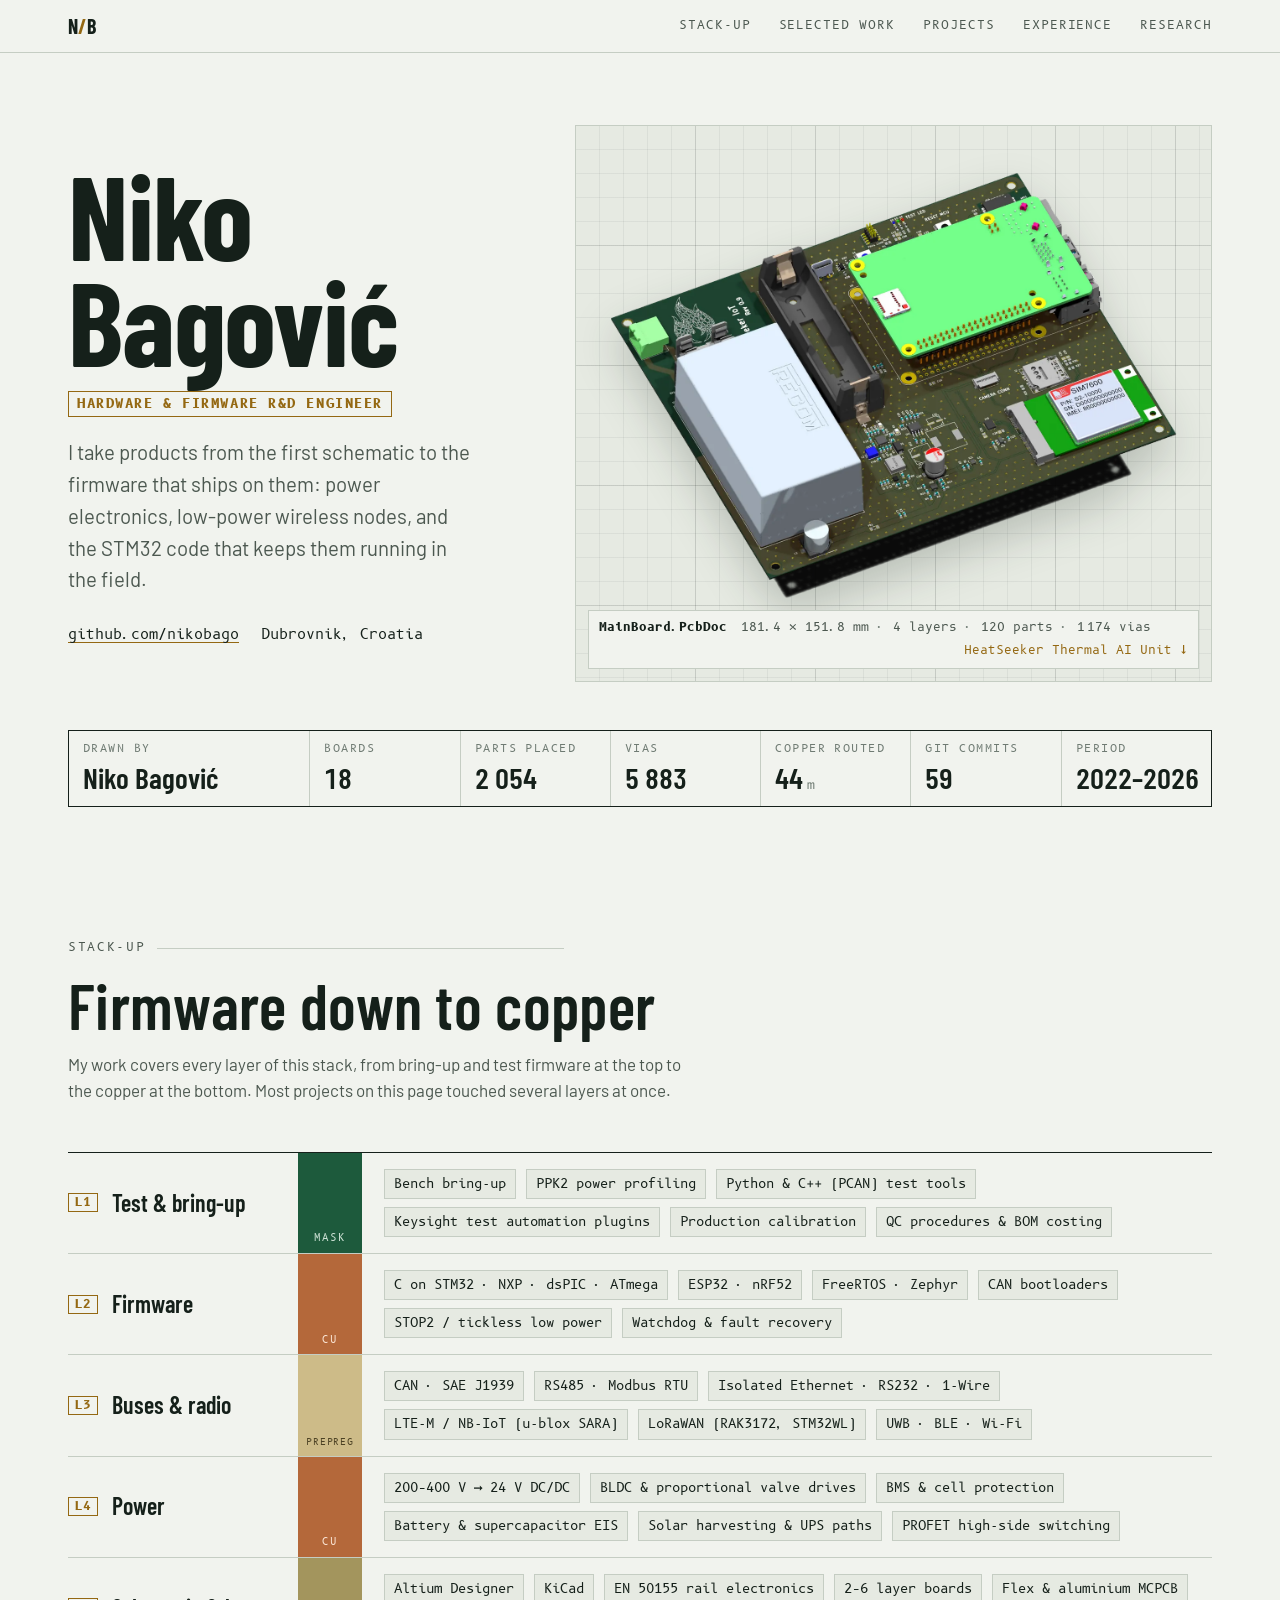
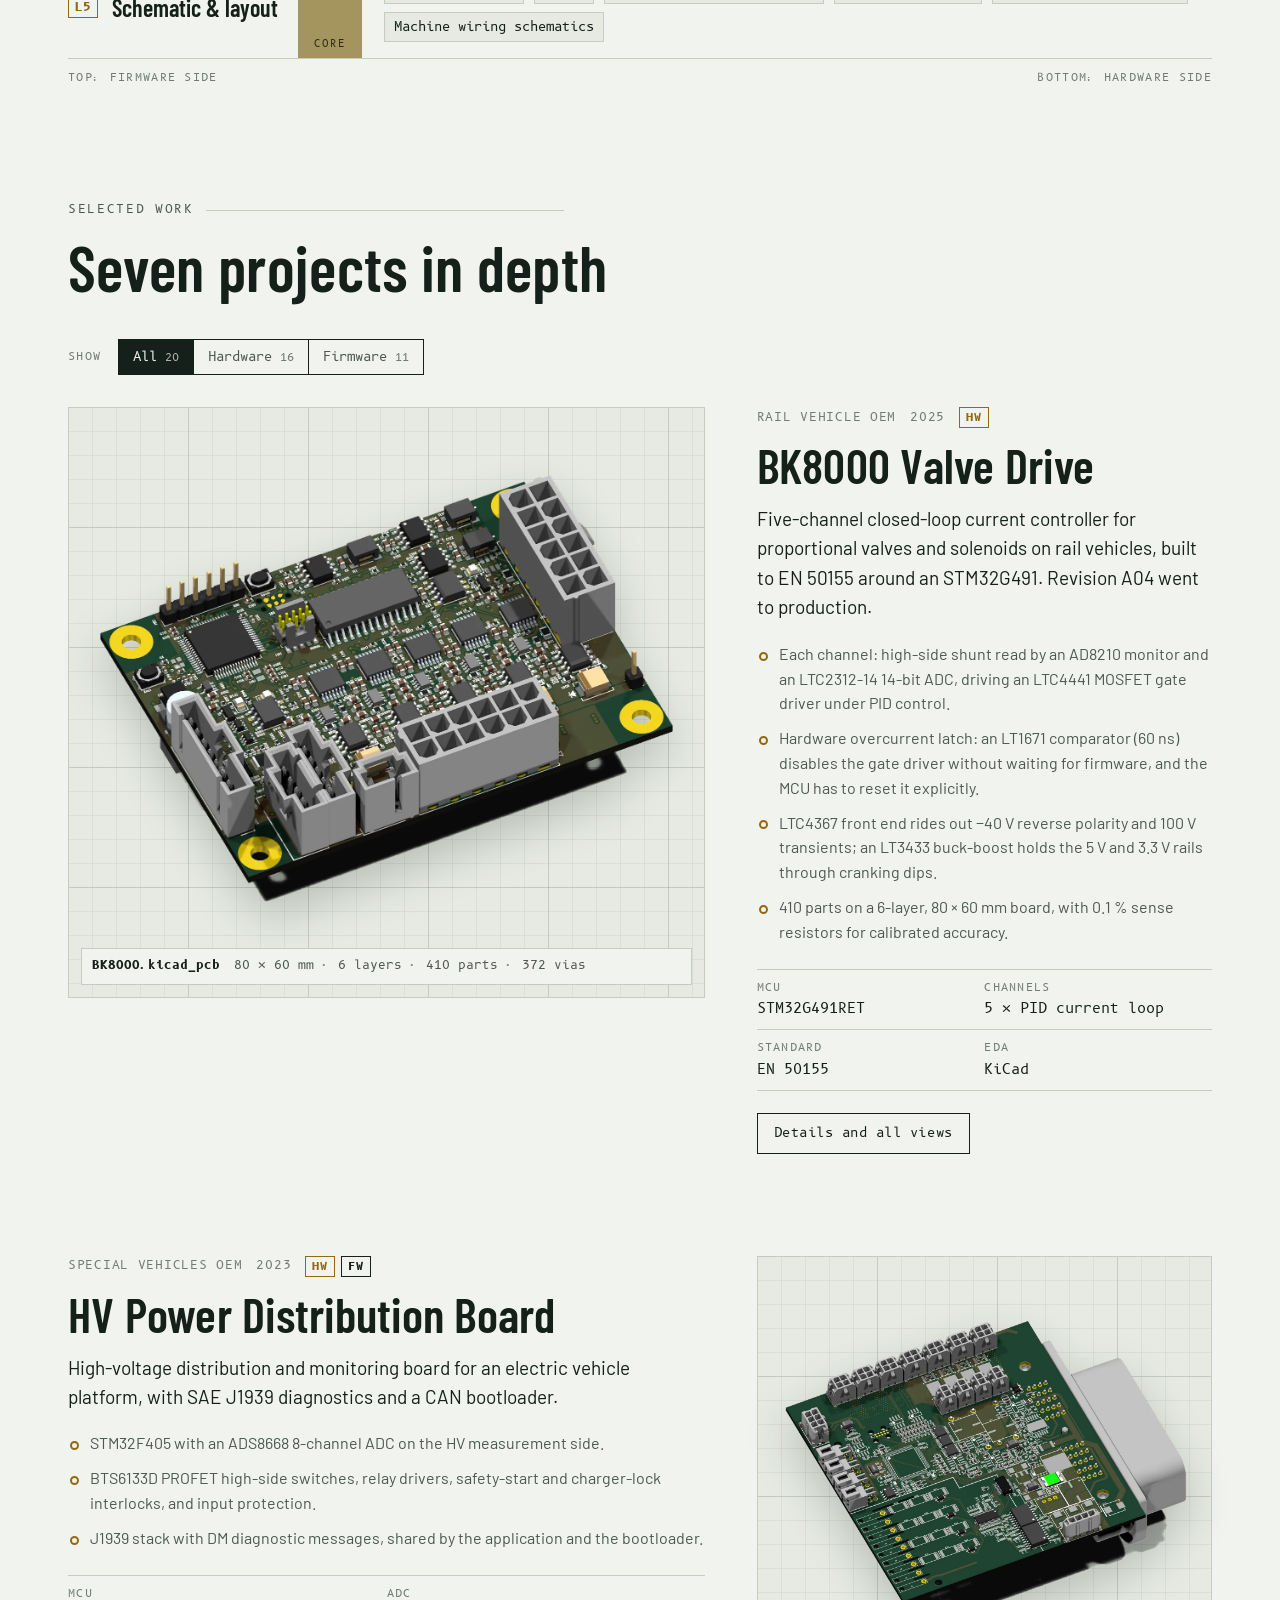
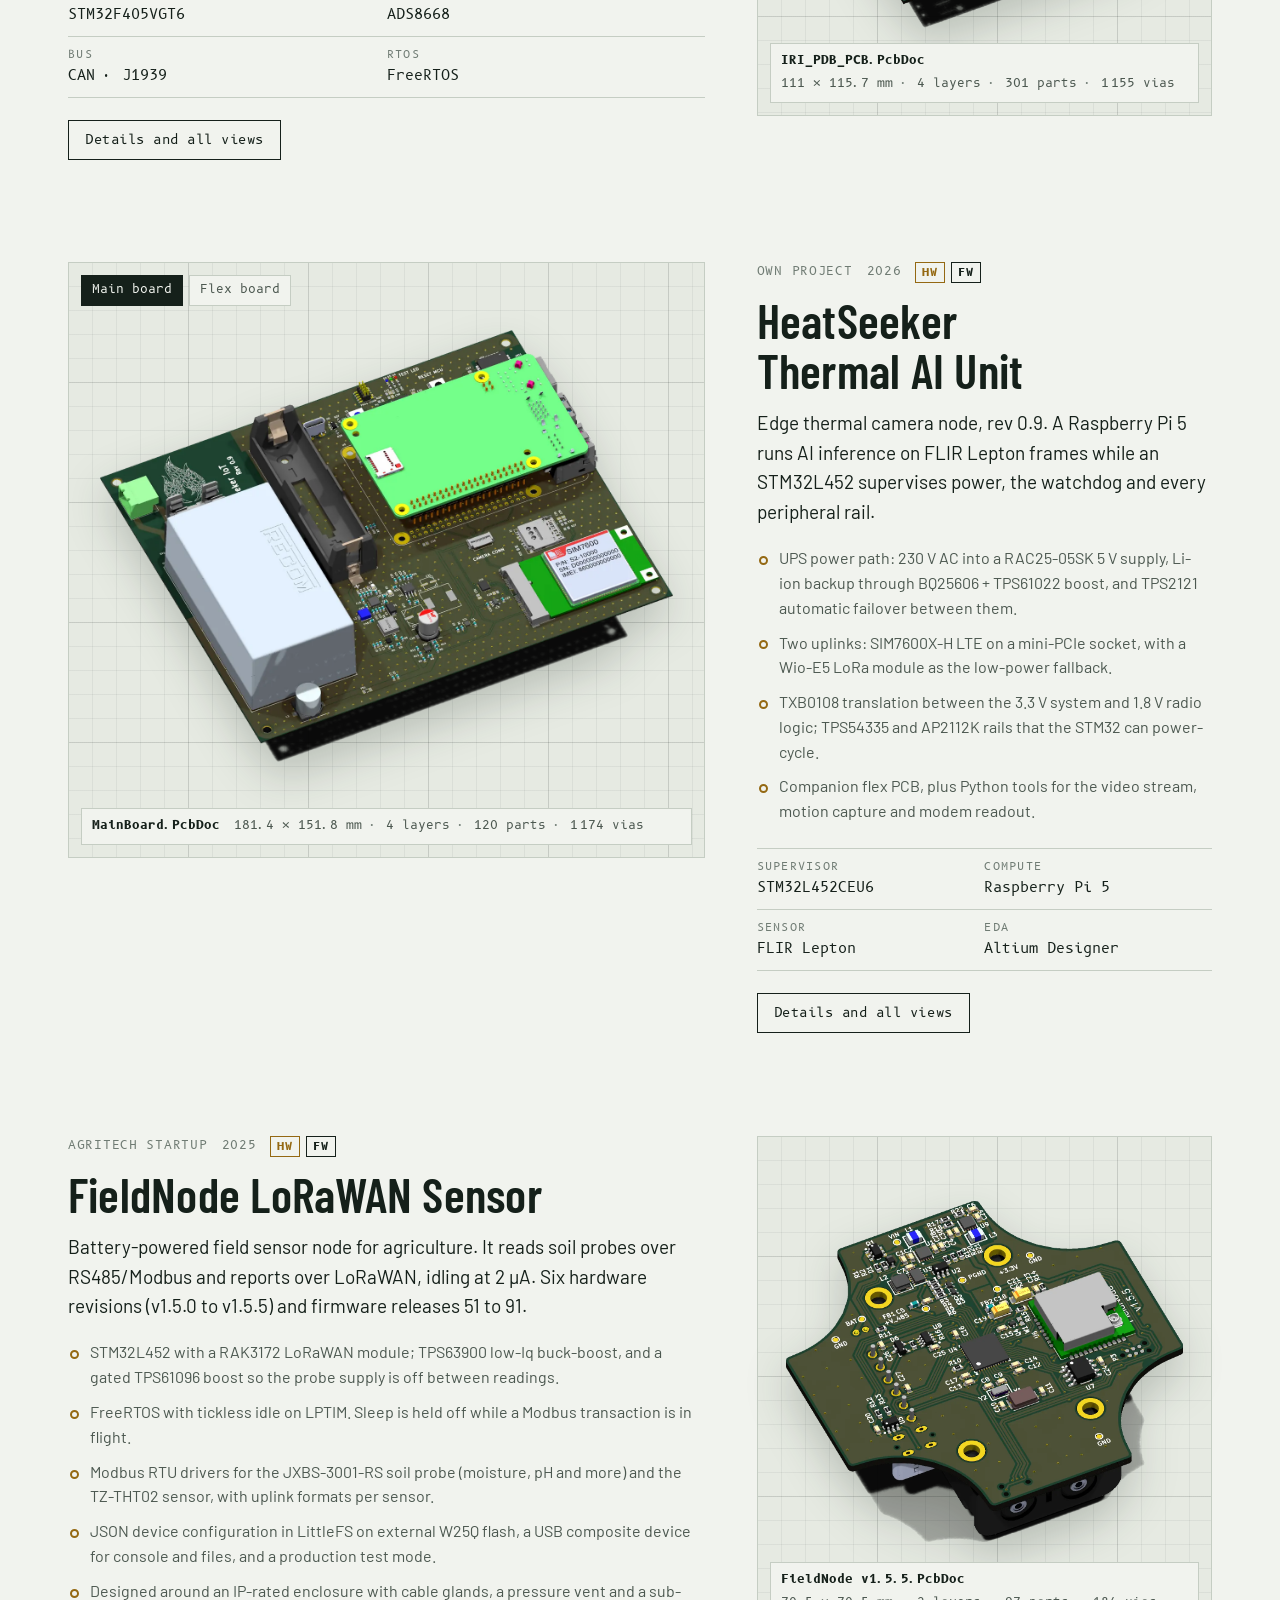
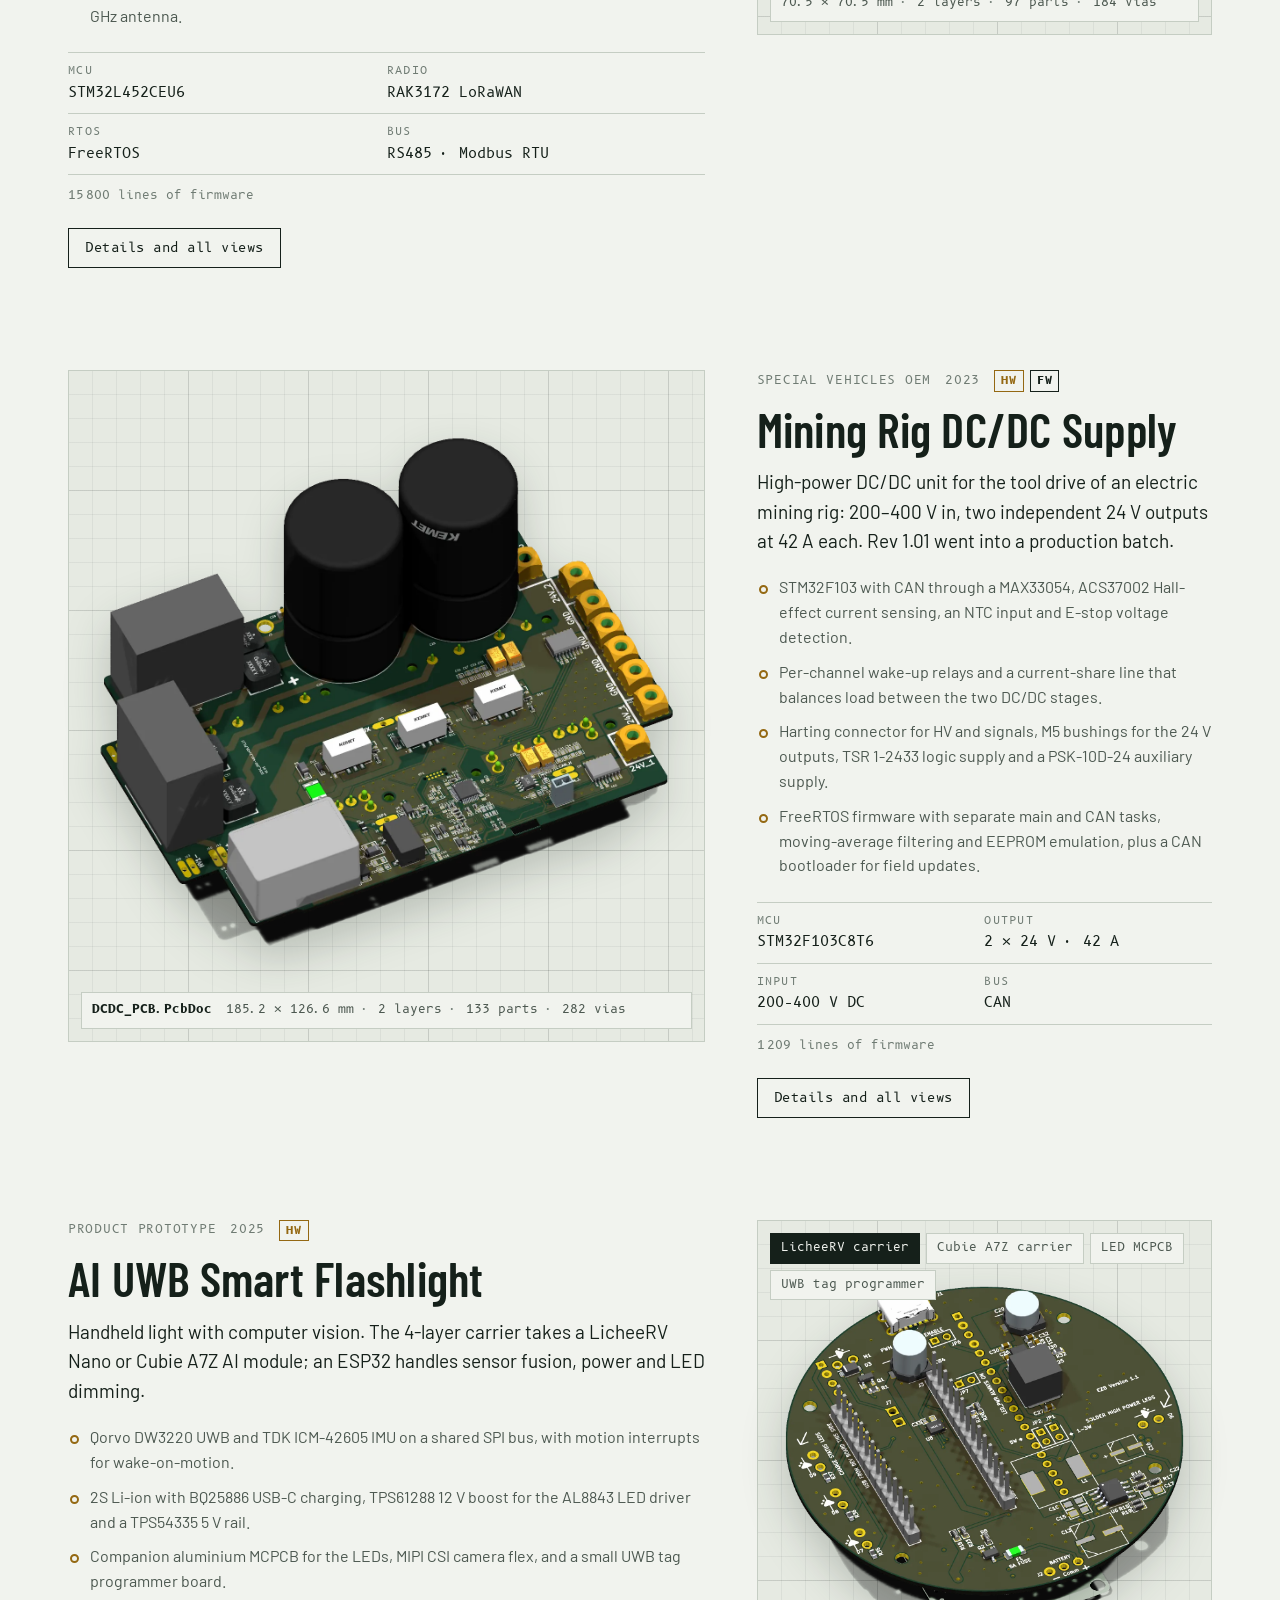
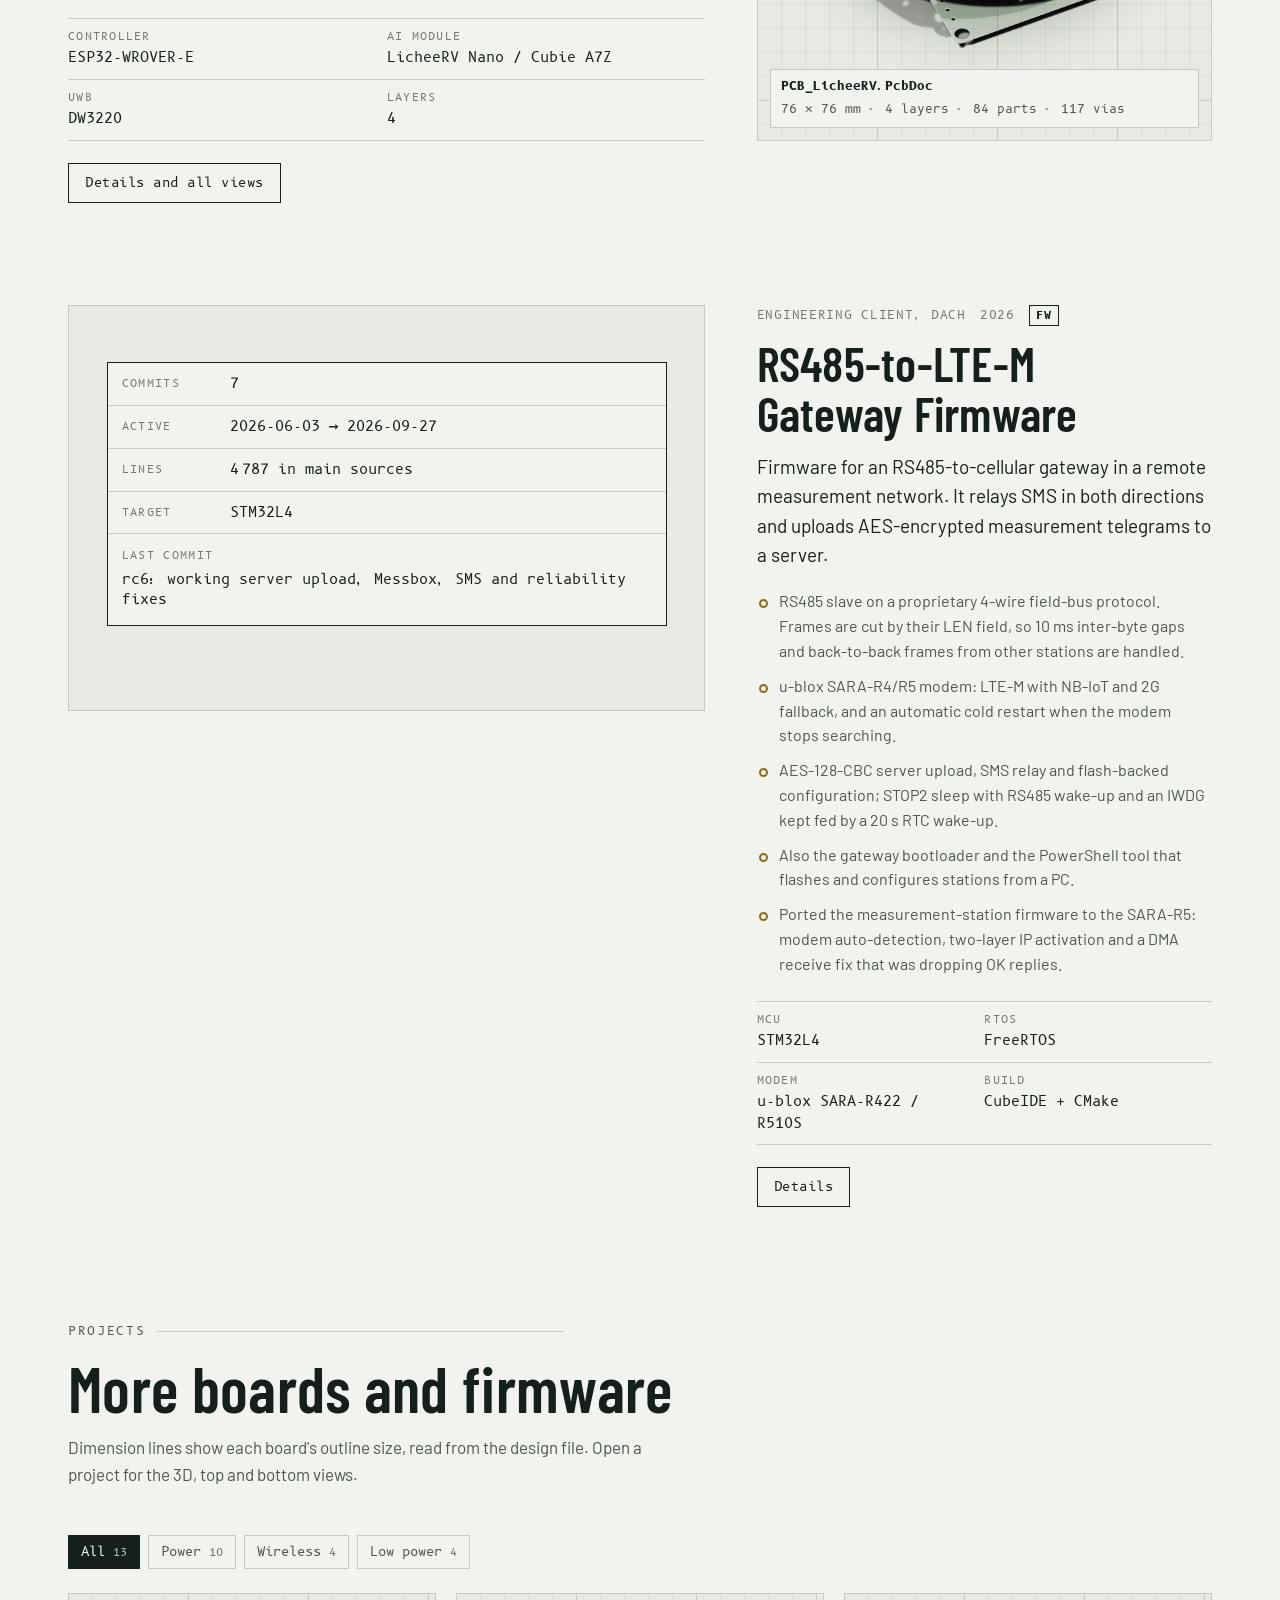
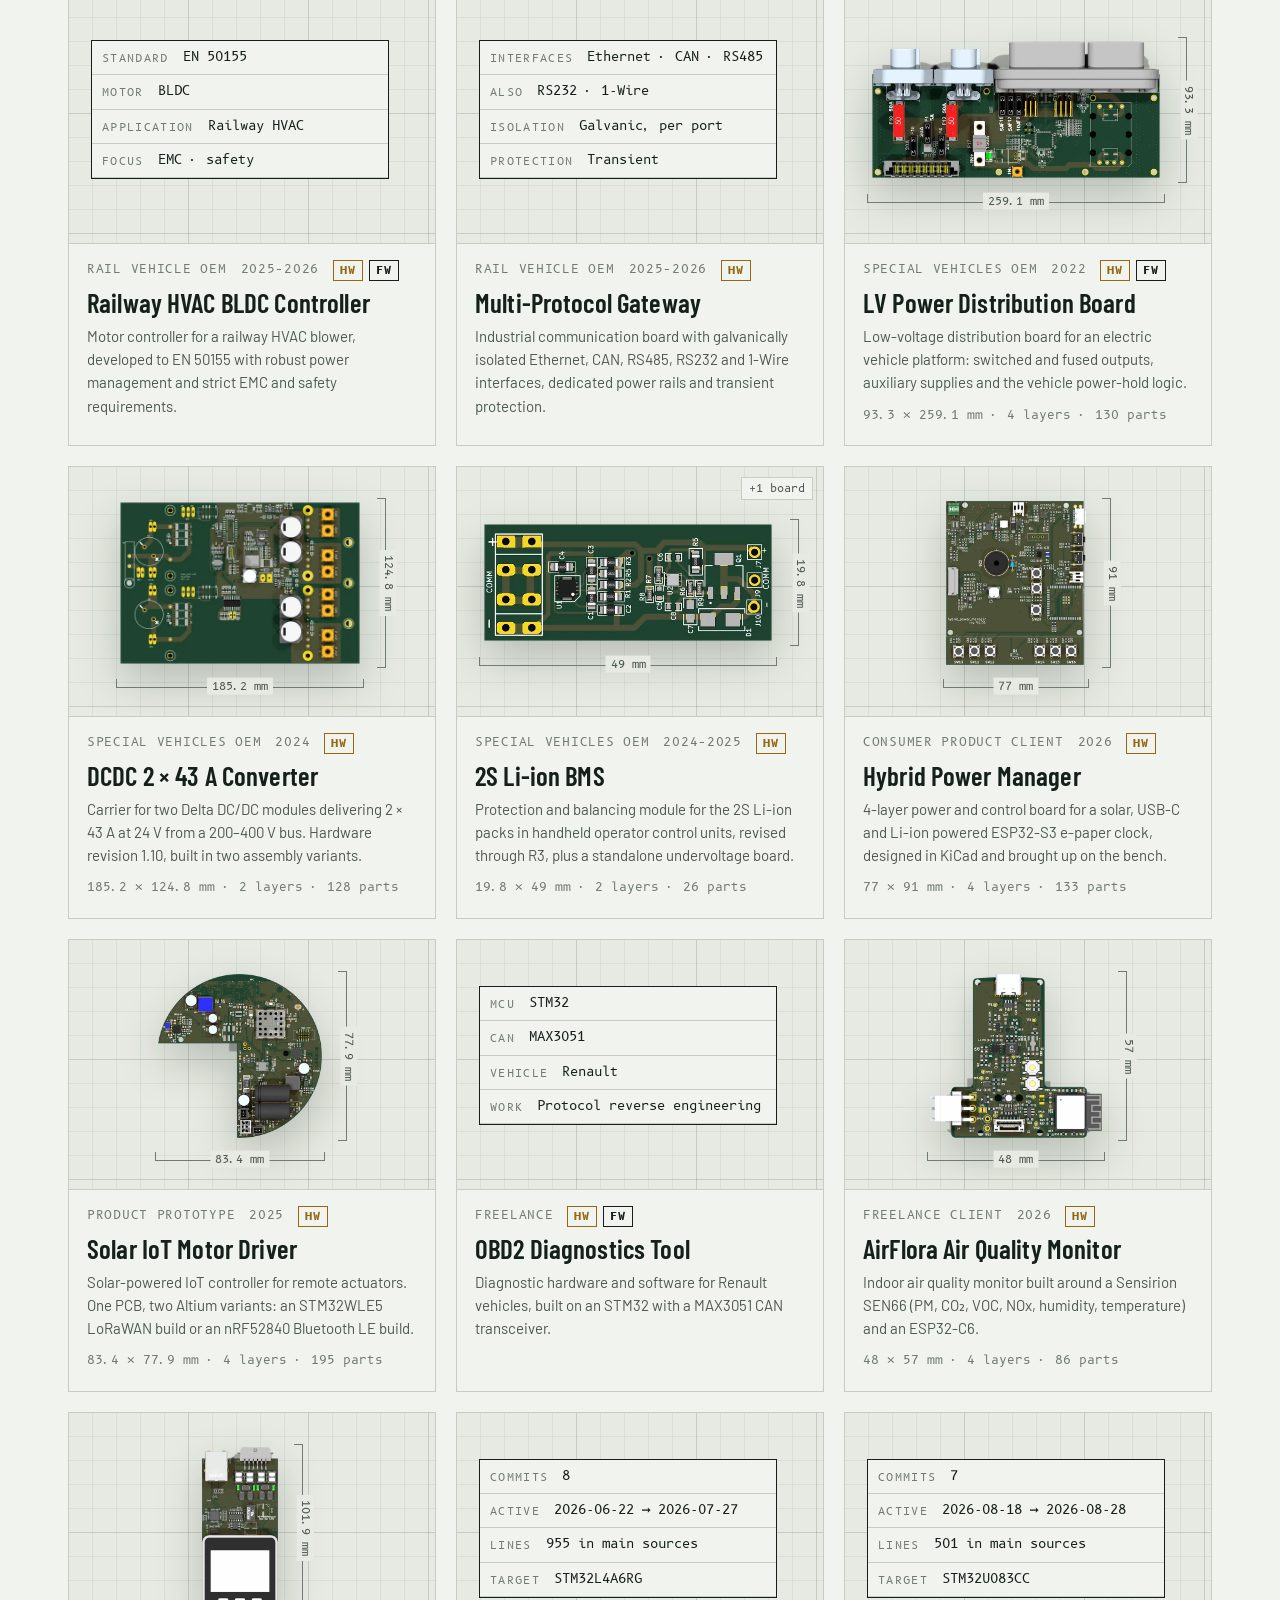
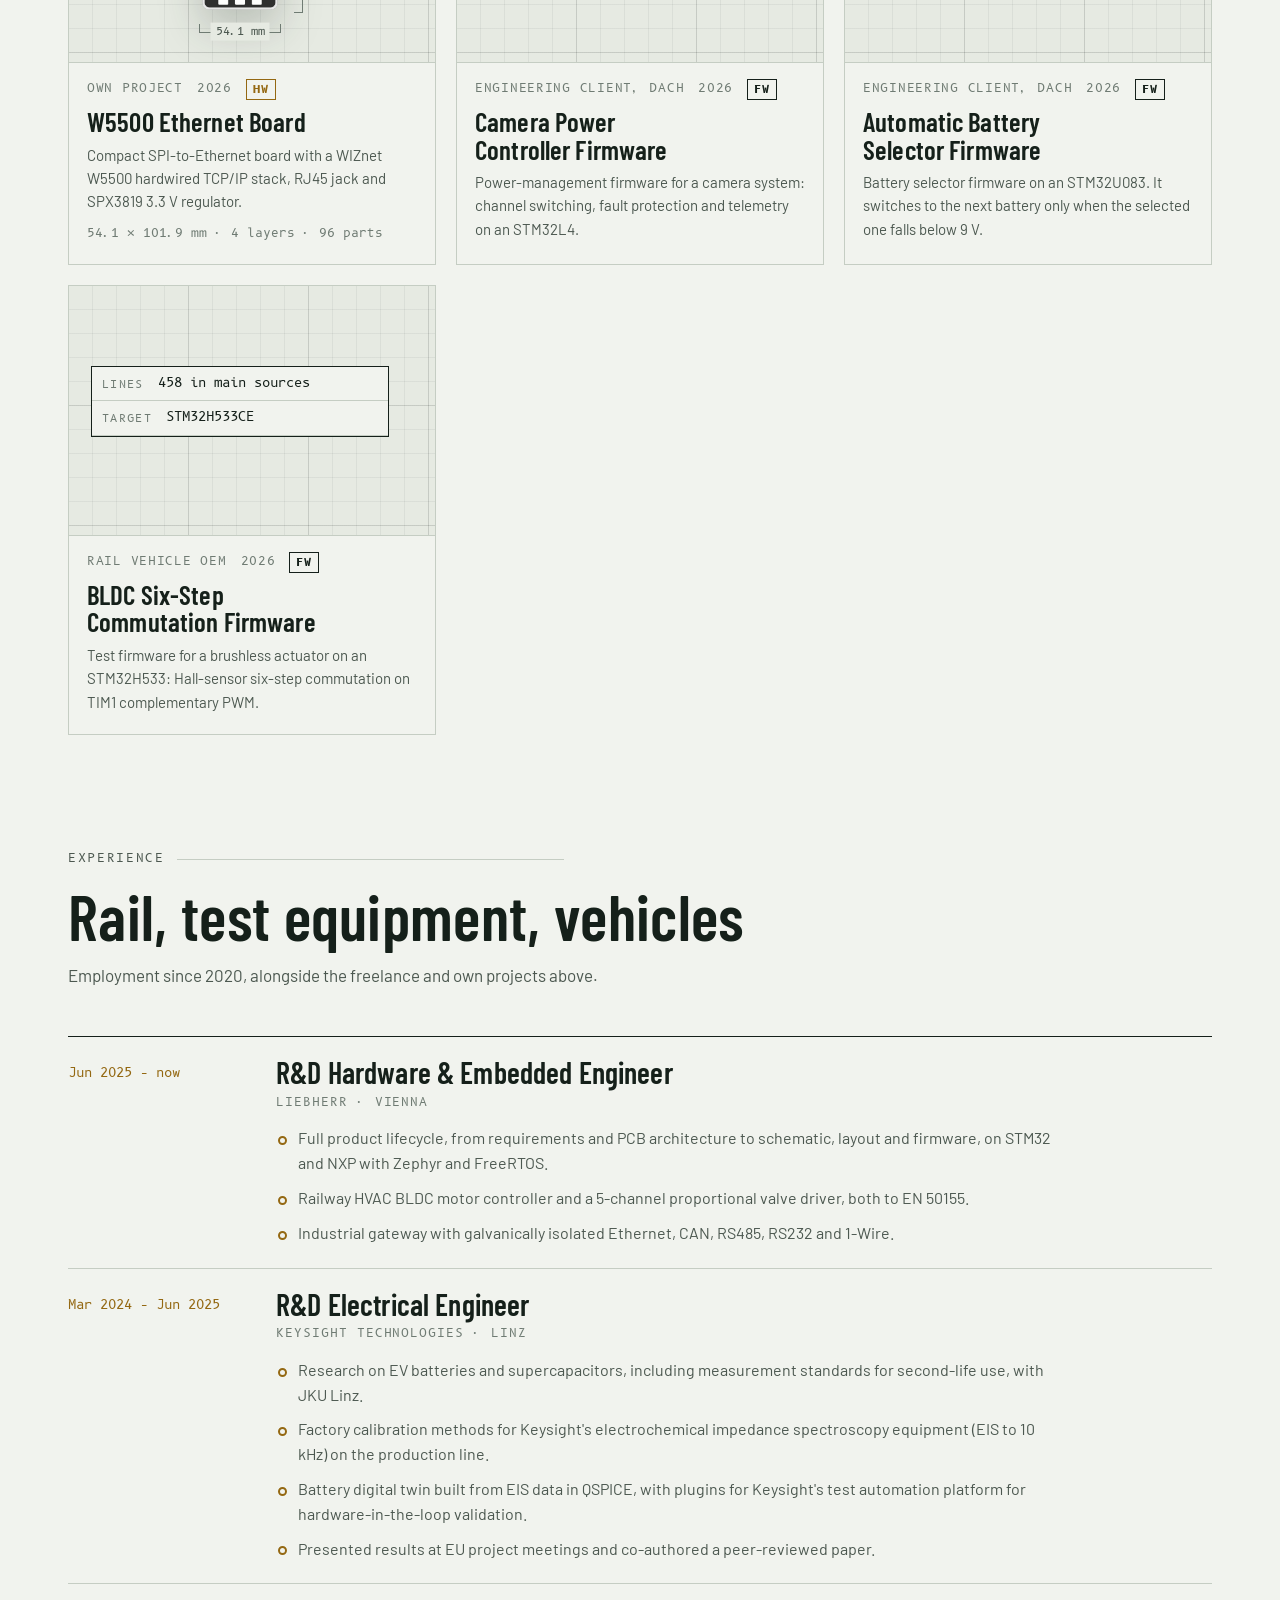
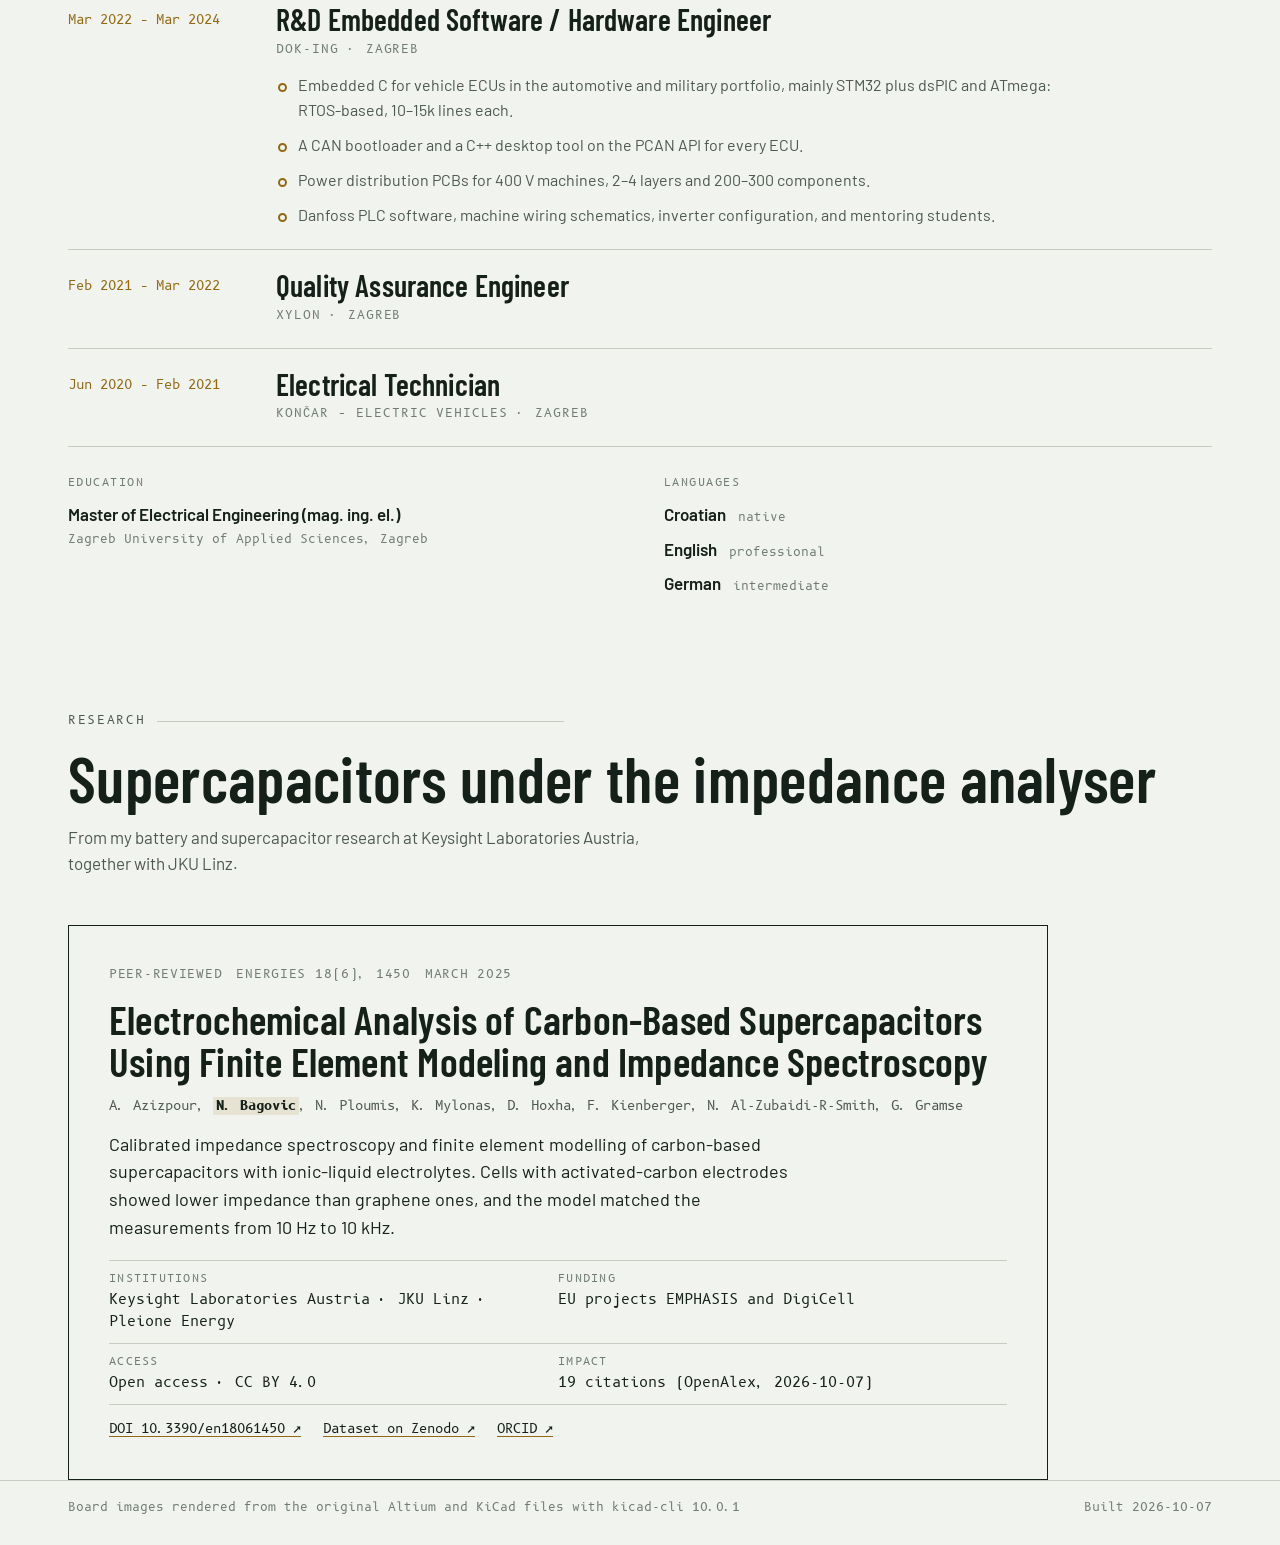
==== commit aa4bc214: "Update site sri 07.10.2026." ====
--- a/portfolio.html
+++ b/portfolio.html
@@ -129,7 +129,7 @@
 .hero { padding-block: clamp(36px, 6vw, 72px) 0; }
 .hero-grid { display: grid; grid-template-columns: minmax(0, 5fr) minmax(0, 7fr); gap: clamp(24px, 4vw, 56px); align-items: center; }
 .hero h1 { font-size: clamp(56px, 9.2vw, 132px); font-weight: 700; letter-spacing: -0.01em; line-height: 0.9; }
-.hero .role { font-family: var(--f-mono); font-size: 13px; letter-spacing: 0.12em; text-transform: uppercase; color: var(--accent); margin-top: 18px; }
+.hero .role { width: fit-content; padding: 2px 8px; font-family: var(--f-mono); font-size: 13px; letter-spacing: 0.12em; text-transform: uppercase; color: var(--accent); margin-top: 18px; }
 .hero .thesis { font-size: clamp(18px, 1.6vw, 21px); color: var(--ink-2); max-width: 34ch; margin-top: 20px; }
 .hero .links { display: flex; flex-wrap: wrap; gap: 10px 22px; margin-top: 28px; font-family: var(--f-mono); font-size: 14px; }
 .hero figure { margin: 0; position: relative; padding: clamp(16px, 3vw, 36px) clamp(12px, 2vw, 24px) 72px; border: 1px solid var(--rule); }
@@ -251,7 +251,7 @@
 .card-text .facts { font-family: var(--f-mono); font-size: 12px; color: var(--ink-3); margin-top: 4px; }
 .card-fw { width: 100%; display: grid; place-items: center; }
 .card-fw .fw-panel { font-size: 12.5px; }
-.card-fw .fw-rows > div { grid-template-columns: 76px minmax(0, 1fr); padding: 7px 10px; }
+.card-fw .fw-rows > div { grid-template-columns: max-content minmax(0, 1fr); gap: 14px; padding: 7px 10px; }
 .card-fw .fw-last { display: none; }
 
 [hidden] { display: none !important; }
@@ -497,7 +497,7 @@
         <p class="summary">Edge thermal camera node, rev 0.9. A Raspberry Pi 5 runs AI inference on FLIR Lepton frames while an STM32L452 supervises power, the watchdog and every peripheral rail.</p>
         <ul class="points"><li>UPS power path: 230 V AC into a RAC25-05SK 5 V supply, Li-ion backup through BQ25606 + TPS61022 boost, and TPS2121 automatic failover between them.</li><li>Two uplinks: SIM7600X-H LTE on a mini-PCIe socket, with a Wio-E5 LoRa module as the low-power fallback.</li><li>TXB0108 translation between the 3.3 V system and 1.8 V radio logic; TPS54335 and AP2112K rails that the STM32 can power-cycle.</li><li>Companion flex PCB, plus Python tools for the video stream, motion capture and modem readout.</li></ul>
         <dl class="specs"><div><dt>Supervisor</dt><dd>STM32L452CEU6</dd></div><div><dt>Compute</dt><dd>Raspberry Pi 5</dd></div><div><dt>Sensor</dt><dd>FLIR Lepton</dd></div><div><dt>EDA</dt><dd>Altium Designer</dd></div></dl>
-        <p class="fw-line facts"><span>4 commits</span></p>
+        
         <button type="button" class="more" data-open="thermal">Details and all views</button>
       </div>
     </article>
@@ -514,10 +514,10 @@
       </div>
     </article>
     <article class="feat both" id="dcdc400" data-role="HW FW">
-      <div class="feat-visual grid-bg"><img class="feat-img" src="assets/boards/dcdc400-iso.webp" width="1356" height="1206" alt="Mining Rig Tool-Drive PSU, 3D render" loading="lazy" decoding="async"><div class="callout"><span class="file">DCDC_PCB.PcbDoc</span><span class="facts"><span>185.2 × 126.6 mm</span><span>2 layers</span><span>133 parts</span><span>282 vias</span></span></div></div><div class="feat-visual fw-visual fw-alt"><div class="fw-panel" aria-label="Firmware facts"><div class="fw-rows"><div><span class="k">lines</span><span class="v">1 209 in main sources</span></div><div><span class="k">target</span><span class="v">STM32F103C8T6</span></div></div></div></div>
+      <div class="feat-visual grid-bg"><img class="feat-img" src="assets/boards/dcdc400-iso.webp" width="1356" height="1206" alt="Mining Rig DC/DC Supply, 3D render" loading="lazy" decoding="async"><div class="callout"><span class="file">DCDC_PCB.PcbDoc</span><span class="facts"><span>185.2 × 126.6 mm</span><span>2 layers</span><span>133 parts</span><span>282 vias</span></span></div></div><div class="feat-visual fw-visual fw-alt"><div class="fw-panel" aria-label="Firmware facts"><div class="fw-rows"><div><span class="k">lines</span><span class="v">1 209 in main sources</span></div><div><span class="k">target</span><span class="v">STM32F103C8T6</span></div></div></div></div>
       <div class="feat-text">
         <p class="meta"><span>Special vehicles OEM</span><span>2023</span><span class="role role-hw" title="Hardware">HW</span><span class="role role-fw" title="Firmware">FW</span></p>
-        <h3>Mining Rig Tool-Drive PSU</h3>
+        <h3>Mining Rig DC/DC Supply</h3>
         <p class="summary">High-power DC/DC unit for the tool drive of an electric mining rig: 200–400 V in, two independent 24 V outputs at 42 A each. Rev 1.01 went into a production batch.</p>
         <ul class="points"><li>STM32F103 with CAN through a MAX33054, ACS37002 Hall-effect current sensing, an NTC input and E-stop voltage detection.</li><li>Per-channel wake-up relays and a current-share line that balances load between the two DC/DC stages.</li><li>Harting connector for HV and signals, M5 bushings for the 24 V outputs, TSR 1-2433 logic supply and a PSK-10D-24 auxiliary supply.</li><li>FreeRTOS firmware with separate main and CAN tasks, moving-average filtering and EEPROM emulation, plus a CAN bootloader for field updates.</li></ul>
         <dl class="specs"><div><dt>MCU</dt><dd>STM32F103C8T6</dd></div><div><dt>Output</dt><dd>2 × 24 V · 42 A</dd></div><div><dt>Input</dt><dd>200–400 V DC</dd></div><div><dt>Bus</dt><dd>CAN</dd></div></dl>
@@ -587,7 +587,7 @@
         <div class="card-text">
           <p class="meta"><span>Special vehicles OEM</span><span>2022</span><span class="role role-hw" title="Hardware">HW</span><span class="role role-fw" title="Firmware">FW</span></p>
           <h3>LV Power Distribution Board</h3>
-          <p>Low-voltage distribution board for the same platform: switched and fused outputs, auxiliary supplies and the vehicle power-hold logic.</p>
+          <p>Low-voltage distribution board for an electric vehicle platform: switched and fused outputs, auxiliary supplies and the vehicle power-hold logic.</p>
           <p class="facts"><span>93.3 × 259.1 mm</span><span>4 layers</span><span>130 parts</span></p>
         </div>
       </article>
@@ -597,7 +597,7 @@
         <div class="card-text">
           <p class="meta"><span>Special vehicles OEM</span><span>2024</span><span class="role role-hw" title="Hardware">HW</span></p>
           <h3>DCDC 2 × 43 A Converter</h3>
-          <p>Carrier for two Delta DC/DC modules delivering 2 × 43 A at 24 V from a 200–400 V bus. Hardware revision 1.10, built as PermSys and LightsTool variants.</p>
+          <p>Carrier for two Delta DC/DC modules delivering 2 × 43 A at 24 V from a 200–400 V bus. Hardware revision 1.10, built in two assembly variants.</p>
           <p class="facts"><span>185.2 × 124.8 mm</span><span>2 layers</span><span>128 parts</span></p>
         </div>
       </article>
@@ -607,7 +607,7 @@
         <div class="card-text">
           <p class="meta"><span>Special vehicles OEM</span><span>2024–2025</span><span class="role role-hw" title="Hardware">HW</span></p>
           <h3>2S Li-ion BMS</h3>
-          <p>Protection and balancing module for the 2S Li-ion packs in the Macro and Micro operator control units, revised through R3, plus a standalone undervoltage board.</p>
+          <p>Protection and balancing module for the 2S Li-ion packs in handheld operator control units, revised through R3, plus a standalone undervoltage board.</p>
           <p class="facts"><span>19.8 × 49 mm</span><span>2 layers</span><span>26 parts</span></p>
         </div>
       </article>
@@ -622,11 +622,11 @@
         </div>
       </article>
       <article class="card" data-tags="hardware wireless power low-power" data-role="HW">
-        <button type="button" class="card-hit" data-open="sunbull" aria-label="Open Solar Driver: LoRaWAN / BLE Motor Controller"></button>
+        <button type="button" class="card-hit" data-open="sunbull" aria-label="Open Solar IoT Motor Driver"></button>
         <div class="card-visual grid-bg"><figure class="dim"><div class="dim-box"><img src="assets/boards/sunbull-top-sm.webp" width="1094" height="1100" alt="V1 2025, top view" loading="lazy" decoding="async"><span class="dim-x"><b>83.4 mm</b></span><span class="dim-y"><b>77.9 mm</b></span></div></figure></div>
         <div class="card-text">
           <p class="meta"><span>Product prototype</span><span>2025</span><span class="role role-hw" title="Hardware">HW</span></p>
-          <h3>Solar Driver: LoRaWAN / BLE Motor Controller</h3>
+          <h3>Solar IoT Motor Driver</h3>
           <p>Solar-powered IoT controller for remote actuators. One PCB, two Altium variants: an STM32WLE5 LoRaWAN build or an nRF52840 Bluetooth LE build.</p>
           <p class="facts"><span>83.4 × 77.9 mm</span><span>4 layers</span><span>195 parts</span></p>
         </div>
@@ -753,7 +753,7 @@
   </div>
 </dialog>
 
-<script type="application/json" id="data">{"thermal": {"title": "HeatSeeker Thermal AI Unit", "client": "Own project", "year": "2026", "role": ["HW", "FW"], "summary": "Edge thermal camera node, rev 0.9. A Raspberry Pi 5 runs AI inference on FLIR Lepton frames while an STM32L452 supervises power, the watchdog and every peripheral rail.", "points": ["UPS power path: 230 V AC into a RAC25-05SK 5 V supply, Li-ion backup through BQ25606 + TPS61022 boost, and TPS2121 automatic failover between them.", "Two uplinks: SIM7600X-H LTE on a mini-PCIe socket, with a Wio-E5 LoRa module as the low-power fallback.", "TXB0108 translation between the 3.3 V system and 1.8 V radio logic; TPS54335 and AP2112K rails that the STM32 can power-cycle.", "Companion flex PCB, plus Python tools for the video stream, motion capture and modem readout."], "specs": {"Supervisor": "STM32L452CEU6", "Compute": "Raspberry Pi 5", "Sensor": "FLIR Lepton", "EDA": "Altium Designer"}, "boards": [{"label": "Main board", "stats": {"w_mm": 181.4, "h_mm": 151.8, "layers": 4, "parts": 120, "pads": 560, "vias": 1174, "tracks": 897, "track_m": 2.74, "nets": 0, "file": "MainBoard.PcbDoc"}, "rot": false, "views": {"iso": "assets/boards/thermal-main-iso.webp", "top": "assets/boards/thermal-main-top.webp", "bottom": "assets/boards/thermal-main-bottom.webp"}}, {"label": "Flex board", "stats": {"w_mm": 5.5, "h_mm": 150.0, "layers": 2, "parts": 2, "pads": 20, "vias": 0, "tracks": 21, "track_m": 1.47, "nets": 0, "file": "flex.PcbDoc"}, "rot": true, "views": {"iso": "assets/boards/thermal-flex-iso.webp", "top": "assets/boards/thermal-flex-top.webp", "bottom": "assets/boards/thermal-flex-bottom.webp"}}], "fw": {"git": {"commits": 4, "first": "2026-03-29", "last": "2026-04-04", "last_subject": "gerge branch 'main' of https://github.com/nikobago/thermal_ai_unit"}}, "schematic": null, "link": null}, "valve": {"title": "BK8000 Valve Drive", "client": "Rail vehicle OEM", "year": "2025", "role": ["HW"], "summary": "Five-channel closed-loop current controller for proportional valves and solenoids on rail vehicles, built to EN 50155 around an STM32G491. Revision A04 went to production.", "points": ["Each channel: high-side shunt read by an AD8210 monitor and an LTC2312-14 14-bit ADC, driving an LTC4441 MOSFET gate driver under PID control.", "Hardware overcurrent latch: an LT1671 comparator (60 ns) disables the gate driver without waiting for firmware, and the MCU has to reset it explicitly.", "LTC4367 front end rides out −40 V reverse polarity and 100 V transients; an LT3433 buck-boost holds the 5 V and 3.3 V rails through cranking dips.", "410 parts on a 6-layer, 80 × 60 mm board, with 0.1 % sense resistors for calibrated accuracy."], "specs": {"MCU": "STM32G491RET", "Channels": "5 × PID current loop", "Standard": "EN 50155", "EDA": "KiCad"}, "boards": [{"label": "rev A04", "stats": {"w_mm": 80.0, "h_mm": 60.0, "layers": 6, "parts": 410, "pads": 1176, "vias": 372, "tracks": 3807, "track_m": 6.43, "nets": 258, "file": "BK8000.kicad_pcb"}, "rot": false, "views": {"iso": "assets/boards/valve-iso.webp", "top": "assets/boards/valve-top.webp", "bottom": "assets/boards/valve-bottom.webp"}}], "fw": {"git": {"commits": 3, "first": "2025-11-25", "last": "2025-12-17", "last_subject": "Update README.md"}}, "schematic": null, "link": null}, "lte-gateway": {"title": "RS485-to-LTE-M Gateway Firmware", "client": "Engineering client, DACH", "year": "2026", "role": ["FW"], "summary": "Firmware for an RS485-to-cellular gateway in a remote measurement network. It relays SMS in both directions and uploads AES-encrypted measurement telegrams to a server.", "points": ["RS485 slave on a proprietary 4-wire field-bus protocol. Frames are cut by their LEN field, so 10 ms inter-byte gaps and back-to-back frames from other stations are handled.", "u-blox SARA-R4/R5 modem: LTE-M with NB-IoT and 2G fallback, and an automatic cold restart when the modem stops searching.", "AES-128-CBC server upload, SMS relay and flash-backed configuration; STOP2 sleep with RS485 wake-up and an IWDG kept fed by a 20 s RTC wake-up.", "Also the gateway bootloader and the PowerShell tool that flashes and configures stations from a PC.", "Ported the measurement-station firmware to the SARA-R5: modem auto-detection, two-layer IP activation and a DMA receive fix that was dropping OK replies."], "specs": {"MCU": "STM32L4", "RTOS": "FreeRTOS", "Modem": "u-blox SARA-R422 / R510S", "Build": "CubeIDE + CMake"}, "boards": [], "fw": {"lines": 4787, "git": {"commits": 7, "repos": 4, "first": "2026-06-03", "last": "2026-09-27", "last_subject": "rc6: working server upload, Messbox, SMS and reliability fixes"}}, "schematic": null, "link": null}, "fieldnode": {"title": "FieldNode LoRaWAN Sensor", "client": "Agritech startup", "year": "2025", "role": ["HW", "FW"], "summary": "Battery-powered field sensor node for agriculture. It reads soil probes over RS485/Modbus and reports over LoRaWAN, idling at 2 µA. Six hardware revisions (v1.5.0 to v1.5.5) and firmware releases 51 to 91.", "points": ["STM32L452 with a RAK3172 LoRaWAN module; TPS63900 low-Iq buck-boost, and a gated TPS61096 boost so the probe supply is off between readings.", "FreeRTOS with tickless idle on LPTIM. Sleep is held off while a Modbus transaction is in flight.", "Modbus RTU drivers for the JXBS-3001-RS soil probe (moisture, pH and more) and the TZ-THT02 sensor, with uplink formats per sensor.", "JSON device configuration in LittleFS on external W25Q flash, a USB composite device for console and files, and a production test mode.", "Designed around an IP-rated enclosure with cable glands, a pressure vent and a sub-GHz antenna."], "specs": {"MCU": "STM32L452CEU6", "Radio": "RAK3172 LoRaWAN", "RTOS": "FreeRTOS", "Bus": "RS485 · Modbus RTU"}, "boards": [{"label": "v1.5.5", "stats": {"w_mm": 70.5, "h_mm": 70.5, "layers": 2, "parts": 97, "pads": 359, "vias": 184, "tracks": 1117, "track_m": 1.68, "nets": 0, "file": "FieldNode v1.5.5.PcbDoc"}, "rot": false, "views": {"iso": "assets/boards/fieldnode-iso.webp", "top": "assets/boards/fieldnode-top.webp", "bottom": "assets/boards/fieldnode-bottom.webp"}}], "fw": {"lines": 15800}, "schematic": null, "link": null}, "dcdc400": {"title": "Mining Rig Tool-Drive PSU", "client": "Special vehicles OEM", "year": "2023", "role": ["HW", "FW"], "summary": "High-power DC/DC unit for the tool drive of an electric mining rig: 200–400 V in, two independent 24 V outputs at 42 A each. Rev 1.01 went into a production batch.", "points": ["STM32F103 with CAN through a MAX33054, ACS37002 Hall-effect current sensing, an NTC input and E-stop voltage detection.", "Per-channel wake-up relays and a current-share line that balances load between the two DC/DC stages.", "Harting connector for HV and signals, M5 bushings for the 24 V outputs, TSR 1-2433 logic supply and a PSK-10D-24 auxiliary supply.", "FreeRTOS firmware with separate main and CAN tasks, moving-average filtering and EEPROM emulation, plus a CAN bootloader for field updates."], "specs": {"MCU": "STM32F103C8T6", "Output": "2 × 24 V · 42 A", "Input": "200–400 V DC", "Bus": "CAN"}, "boards": [{"label": "Rev 1.01", "stats": {"w_mm": 185.2, "h_mm": 126.6, "layers": 2, "parts": 133, "pads": 517, "vias": 282, "tracks": 1184, "track_m": 3.38, "nets": 0, "file": "DCDC_PCB.PcbDoc"}, "rot": false, "views": {"iso": "assets/boards/dcdc400-iso.webp", "top": "assets/boards/dcdc400-top.webp", "bottom": "assets/boards/dcdc400-bottom.webp"}}], "fw": {"lines": 1209}, "schematic": null, "link": null}, "hvac": {"title": "Railway HVAC BLDC Controller", "client": "Rail vehicle OEM", "year": "2025–2026", "role": ["HW", "FW"], "summary": "Motor controller for a railway HVAC blower, developed to EN 50155 with robust power management and strict EMC and safety requirements.", "points": ["Built to EN 50155, the standard for electronic equipment on rolling stock.", "Power management, EMC and safety compliance designed in from the requirements stage."], "specs": {"Standard": "EN 50155", "Motor": "BLDC", "Application": "Railway HVAC", "Focus": "EMC · safety"}, "boards": [], "fw": null, "schematic": null, "link": null}, "gateway": {"title": "Multi-Protocol Gateway", "client": "Rail vehicle OEM", "year": "2025–2026", "role": ["HW"], "summary": "Industrial communication board with galvanically isolated Ethernet, CAN, RS485, RS232 and 1-Wire interfaces, dedicated power rails and transient protection.", "points": ["Every interface galvanically isolated, each with its own power rail.", "Transient protection sized for industrial and vehicle wiring."], "specs": {"Interfaces": "Ethernet · CAN · RS485", "Also": "RS232 · 1-Wire", "Isolation": "Galvanic, per port", "Protection": "Transient"}, "boards": [], "fw": null, "schematic": null, "link": null}, "hvpdb": {"title": "HV Power Distribution Board", "client": "Special vehicles OEM", "year": "2023", "role": ["HW", "FW"], "summary": "High-voltage distribution and monitoring board for an electric vehicle platform, with SAE J1939 diagnostics and a CAN bootloader.", "points": ["STM32F405 with an ADS8668 8-channel ADC on the HV measurement side.", "BTS6133D PROFET high-side switches, relay drivers, safety-start and charger-lock interlocks, and input protection.", "J1939 stack with DM diagnostic messages, shared by the application and the bootloader."], "specs": {"MCU": "STM32F405VGT6", "ADC": "ADS8668", "Bus": "CAN · J1939", "RTOS": "FreeRTOS"}, "boards": [{"label": "HV PDB", "stats": {"w_mm": 111.0, "h_mm": 115.7, "layers": 4, "parts": 301, "pads": 1063, "vias": 1155, "tracks": 2975, "track_m": 6.52, "nets": 0, "file": "IRI_PDB_PCB.PcbDoc"}, "rot": false, "views": {"iso": "assets/boards/hvpdb-iso.webp", "top": "assets/boards/hvpdb-top.webp", "bottom": "assets/boards/hvpdb-bottom.webp"}}], "fw": null, "schematic": null, "link": null}, "lvpdb": {"title": "LV Power Distribution Board", "client": "Special vehicles OEM", "year": "2022", "role": ["HW", "FW"], "summary": "Low-voltage distribution board for the same platform: switched and fused outputs, auxiliary supplies and the vehicle power-hold logic.", "points": ["STM32F303 controlling BTS6133D high-side switches on the switched outputs.", "Power-entry protection, start-button and MCU power-hold circuit, and a TL7726 voltage supervisor.", "CAN processing firmware and its own bootloader."], "specs": {"MCU": "STM32F303VBT6", "Bus": "CAN", "Switching": "BTS6133D", "EDA": "Altium Designer"}, "boards": [{"label": "LV PDB", "stats": {"w_mm": 93.3, "h_mm": 259.1, "layers": 4, "parts": 130, "pads": 618, "vias": 1230, "tracks": 963, "track_m": 3.36, "nets": 0, "file": "00_LVPDB_MAS.PcbDoc"}, "rot": true, "views": {"iso": "assets/boards/lvpdb-iso.webp", "top": "assets/boards/lvpdb-top.webp", "bottom": "assets/boards/lvpdb-bottom.webp"}}], "fw": null, "schematic": null, "link": null}, "dcdc200": {"title": "DCDC 2 × 43 A Converter", "client": "Special vehicles OEM", "year": "2024", "role": ["HW"], "summary": "Carrier for two Delta DC/DC modules delivering 2 × 43 A at 24 V from a 200–400 V bus. Hardware revision 1.10, built as PermSys and LightsTool variants.", "points": ["One bare PCB, two assembled products: PermSys fits D1 and N1, LightsTool fits K1 and R9.", "Full release package: wiring diagrams, QC test procedure, declaration label and a SolidWorks enclosure assembly with 3D-printed PCB spacers."], "specs": {"Output": "24 V · 2 × 43 A", "Input": "200–400 V DC", "Rev": "HW 1.10", "EDA": "Altium Designer"}, "boards": [{"label": "HW 1.10", "stats": {"w_mm": 185.2, "h_mm": 124.8, "layers": 2, "parts": 128, "pads": 484, "vias": 168, "tracks": 639, "track_m": 2.53, "nets": 0, "file": "DCDC_200-400_24_2x43A_HW1.10.pcbdoc"}, "rot": false, "views": {"iso": "assets/boards/dcdc200-iso.webp", "top": "assets/boards/dcdc200-top.webp", "bottom": "assets/boards/dcdc200-bottom.webp"}}], "fw": null, "schematic": null, "link": null}, "bms": {"title": "2S Li-ion BMS", "client": "Special vehicles OEM", "year": "2024–2025", "role": ["HW"], "summary": "Protection and balancing module for the 2S Li-ion packs in the Macro and Micro operator control units, revised through R3, plus a standalone undervoltage board.", "points": ["BQ29200 primary protection with automatic cell balancing, and a BQ2962 as an independent second overvoltage layer.", "Low-side BUK98150 MOSFET disconnect, with RC-filtered cell sense lines against false trips.", "Undervoltage protection split into its own board so existing packs can be retrofitted."], "specs": {"Cells": "2S Li-ion", "Protection": "BQ29200 + BQ2962", "Switch": "BUK98150-55A", "Revisions": "R1 → R3 + UVP"}, "boards": [{"label": "BMS R3", "stats": {"w_mm": 19.8, "h_mm": 49.0, "layers": 2, "parts": 26, "pads": 69, "vias": 2, "tracks": 181, "track_m": 0.33, "nets": 0, "file": "Macro_Micro_BMS_R3.PcbDoc"}, "rot": true, "views": {"iso": "assets/boards/bms-r3-iso.webp", "top": "assets/boards/bms-r3-top.webp", "bottom": "assets/boards/bms-r3-bottom.webp"}}, {"label": "UVP", "stats": {"w_mm": 19.8, "h_mm": 49.0, "layers": 2, "parts": 18, "pads": 39, "vias": 1, "tracks": 84, "track_m": 0.15, "nets": 0, "file": "Macro_Micro_UVP.PcbDoc"}, "rot": true, "views": {"iso": "assets/boards/bms-uvp-iso.webp", "top": "assets/boards/bms-uvp-top.webp", "bottom": "assets/boards/bms-uvp-bottom.webp"}}], "fw": {"git": {"commits": 2, "first": "2025-12-17", "last": "2025-12-17", "last_subject": "Create README.md"}}, "schematic": null, "link": null}, "hpm": {"title": "Hybrid Power Manager", "client": "Consumer product client", "year": "2026", "role": ["HW"], "summary": "4-layer power and control board for a solar, USB-C and Li-ion powered ESP32-S3 e-paper clock, designed in KiCad and brought up on the bench.", "points": ["Power tree: BQ24074 USB charger, LT3652 solar charger, BQ25504 energy harvester, TPS63802 buck-boost and a MAX17048 fuel gauge.", "ESP32-S3-WROOM with a 4.2\" e-paper FPC, piezo buzzer, ambient light sensor and a full button matrix.", "Bench bring-up with the client's test firmware: peripheral, button and display checks, then a one-hour PPK2 soak against a sub-50 µA deep-sleep target.", "Per-unit BOM costing, then v2 requirements for a low-cost variant and a solar variant."], "specs": {"MCU": "ESP32-S3", "Display": "4.2\" e-paper", "Layers": "4", "EDA": "KiCad"}, "boards": [{"label": "rev V1.00", "stats": {"w_mm": 77.0, "h_mm": 91.0, "layers": 4, "parts": 133, "pads": 476, "vias": 267, "tracks": 882, "track_m": 2.74, "nets": 0, "file": "hybrid_power_manager.kicad_pcb"}, "rot": false, "views": {"iso": "assets/boards/hpm-iso.webp", "top": "assets/boards/hpm-top.webp", "bottom": "assets/boards/hpm-bottom.webp"}}], "fw": {"git": {"commits": 19, "first": "2026-04-21", "last": "2026-08-17", "last_subject": "bom comments answered"}}, "schematic": null, "link": null}, "flashlight": {"title": "AI UWB Smart Flashlight", "client": "Product prototype", "year": "2025", "role": ["HW"], "summary": "Handheld light with computer vision. The 4-layer carrier takes a LicheeRV Nano or Cubie A7Z AI module; an ESP32 handles sensor fusion, power and LED dimming.", "points": ["Qorvo DW3220 UWB and TDK ICM-42605 IMU on a shared SPI bus, with motion interrupts for wake-on-motion.", "2S Li-ion with BQ25886 USB-C charging, TPS61288 12 V boost for the AL8843 LED driver and a TPS54335 5 V rail.", "Companion aluminium MCPCB for the LEDs, MIPI CSI camera flex, and a small UWB tag programmer board."], "specs": {"Controller": "ESP32-WROVER-E", "AI module": "LicheeRV Nano / Cubie A7Z", "UWB": "DW3220", "Layers": "4"}, "boards": [{"label": "LicheeRV carrier", "stats": {"w_mm": 76.0, "h_mm": 76.0, "layers": 4, "parts": 84, "pads": 304, "vias": 117, "tracks": 639, "track_m": 1.33, "nets": 0, "file": "PCB_LicheeRV.PcbDoc"}, "rot": false, "views": {"iso": "assets/boards/flash-lichee-iso.webp", "top": "assets/boards/flash-lichee-top.webp", "bottom": "assets/boards/flash-lichee-bottom.webp"}}, {"label": "Cubie A7Z carrier", "stats": {"w_mm": 76.0, "h_mm": 76.0, "layers": 4, "parts": 83, "pads": 316, "vias": 83, "tracks": 617, "track_m": 1.3, "nets": 0, "file": "PCB_Cube.PcbDoc"}, "rot": false, "views": {"iso": "assets/boards/flash-cube-iso.webp", "top": "assets/boards/flash-cube-top.webp", "bottom": "assets/boards/flash-cube-bottom.webp"}}, {"label": "LED MCPCB", "stats": {"w_mm": 76.0, "h_mm": 76.0, "layers": 2, "parts": 4, "pads": 12, "vias": 2, "tracks": 13, "track_m": 0.17, "nets": 0, "file": "LED_HeatSink_PCB.PcbDoc"}, "rot": false, "views": {"iso": "assets/boards/flash-led-iso.webp", "top": "assets/boards/flash-led-top.webp", "bottom": "assets/boards/flash-led-bottom.webp"}}, {"label": "UWB tag programmer", "stats": {"w_mm": 33.6, "h_mm": 33.6, "layers": 2, "parts": 8, "pads": 23, "vias": 6, "tracks": 48, "track_m": 0.16, "nets": 0, "file": "PCB1.PcbDoc"}, "rot": false, "views": {"iso": "assets/boards/flash-uwbprog-iso.webp", "top": "assets/boards/flash-uwbprog-top.webp", "bottom": "assets/boards/flash-uwbprog-bottom.webp"}}], "fw": {"git": {"commits": 7, "first": "2025-11-25", "last": "2025-12-04", "last_subject": "Change in the wiring document, removed the templates"}}, "schematic": null, "link": null}, "sunbull": {"title": "Solar Driver: LoRaWAN / BLE Motor Controller", "client": "Product prototype", "year": "2025", "role": ["HW"], "summary": "Solar-powered IoT controller for remote actuators. One PCB, two Altium variants: an STM32WLE5 LoRaWAN build or an nRF52840 Bluetooth LE build.", "points": ["2S Li-ion with BQ25886 solar charging, a MAX17049 fuel gauge and an INA228 20-bit power monitor, so firmware can hold off motor moves when energy is low.", "TPS61288 boost into a MAX22212 H-bridge with current limiting, for valves, shutters and linear actuators.", "LC86G GPS on a switchable rail, ICM-20689 IMU for tamper alerts, SHTC3 climate sensor and 64 Mbit MX25R flash for offline logging."], "specs": {"Variants": "STM32WLE5 / nRF52840", "Motor driver": "MAX22212", "Battery": "2S Li-ion, solar", "EDA": "Altium Designer"}, "boards": [{"label": "V1 2025", "stats": {"w_mm": 83.4, "h_mm": 77.9, "layers": 4, "parts": 195, "pads": 642, "vias": 376, "tracks": 2041, "track_m": 4.45, "nets": 0, "file": "solar_motor_drive.PcbDoc"}, "rot": false, "views": {"iso": "assets/boards/sunbull-iso.webp", "top": "assets/boards/sunbull-top.webp", "bottom": "assets/boards/sunbull-bottom.webp"}}], "fw": {"git": {"commits": 2, "first": "2025-11-25", "last": "2025-12-17", "last_subject": "Create README.md"}}, "schematic": null, "link": null}, "obd2": {"title": "OBD2 Diagnostics Tool", "client": "Freelance", "year": "", "role": ["HW", "FW"], "summary": "Diagnostic hardware and software for Renault vehicles, built on an STM32 with a MAX3051 CAN transceiver.", "points": ["Reverse-engineered raw CAN traffic to reconstruct Renault's proprietary diagnostic protocols."], "specs": {"MCU": "STM32", "CAN": "MAX3051", "Vehicle": "Renault", "Work": "Protocol reverse engineering"}, "boards": [], "fw": null, "schematic": null, "link": null}, "airflora": {"title": "AirFlora Air Quality Monitor", "client": "Freelance client", "year": "2026", "role": ["HW"], "summary": "Indoor air quality monitor built around a Sensirion SEN66 (PM, CO₂, VOC, NOx, humidity, temperature) and an ESP32-C6.", "points": ["ESP32-C6-MINI with a 32.768 kHz crystal for accurate sleep timing.", "SEN66 on a JST-GH connector with its own TPS22917 load switch, so the sensor is fully off between samples.", "BQ25622 charger, MAX17048 fuel gauge, TUSB320 USB-C detection and a 12 V auxiliary input."], "specs": {"MCU": "ESP32-C6", "Sensor": "Sensirion SEN66", "Charger": "BQ25622", "EDA": "KiCad"}, "boards": [{"label": "rev 1", "stats": {"w_mm": 48.0, "h_mm": 57.0, "layers": 4, "parts": 86, "pads": 296, "vias": 131, "tracks": 703, "track_m": 1.13, "nets": 0, "file": "airflora_iaq.kicad_pcb"}, "rot": false, "views": {"iso": "assets/boards/airflora-iso.webp", "top": "assets/boards/airflora-top.webp", "bottom": "assets/boards/airflora-bottom.webp"}}], "fw": null, "schematic": null, "link": null}, "lanm5": {"title": "W5500 Ethernet Board", "client": "Own project", "year": "2026", "role": ["HW"], "summary": "Compact SPI-to-Ethernet board with a WIZnet W5500 hardwired TCP/IP stack, RJ45 jack and SPX3819 3.3 V regulator.", "points": ["Full Altium release: DRC report, Gerbers, drill files and BOM."], "specs": {"Controller": "W5500", "Interface": "SPI", "Regulator": "SPX3819", "EDA": "Altium Designer"}, "boards": [{"label": "rev 1", "stats": {"w_mm": 54.1, "h_mm": 101.9, "layers": 4, "parts": 96, "pads": 422, "vias": 333, "tracks": 1374, "track_m": 3.64, "nets": 0, "file": "PCB1.PcbDoc"}, "rot": false, "views": {"iso": "assets/boards/lanm5-iso.webp", "top": "assets/boards/lanm5-top.webp", "bottom": "assets/boards/lanm5-bottom.webp"}}], "fw": null, "schematic": null, "link": null}, "tbm": {"title": "Camera Power Controller Firmware", "client": "Engineering client, DACH", "year": "2026", "role": ["FW"], "summary": "Power-management firmware for a camera system: channel switching, fault protection and telemetry on an STM32L4.", "points": ["State machine with debounced switch input, timeouts and sleep. The MCU does not suspend its clock while the 1 s debounce timer runs.", "PROFET fault detection through ADC sense lines, with the threshold tuned to 3.06 V so shorts trip reliably across tolerances, and a cool-off period after a short.", "Voltage, current and temperature readings on every channel, IWDG watchdog, and a Python serial test script that checks each output."], "specs": {"MCU": "STM32L4A6RG", "Switching": "Infineon PROFET", "Test": "Python + pyserial", "IDE": "STM32CubeIDE"}, "boards": [], "fw": {"lines": 955, "git": {"commits": 8, "repos": 1, "first": "2026-06-22", "last": "2026-07-27", "last_subject": "Fix internal LED glowing, update ADC offset, add watchdog toggle"}}, "schematic": null, "link": null}, "batschalter": {"title": "Automatic Battery Selector Firmware", "client": "Engineering client, DACH", "year": "2026", "role": ["FW"], "summary": "Battery selector firmware on an STM32U083. It switches to the next battery only when the selected one falls below 9 V.", "points": ["Sleep current measured at about 9 µA from 5 V after pin-by-pin initialisation of every unused GPIO.", "Handles a selected battery being removed in CT mode without leaving its indicator blinking."], "specs": {"MCU": "STM32U083CC", "Sleep": "≈ 9 µA @ 5 V", "Threshold": "9 V", "IDE": "STM32CubeIDE"}, "boards": [], "fw": {"lines": 501, "git": {"commits": 7, "repos": 1, "first": "2026-08-18", "last": "2026-08-28", "last_subject": "Change so it changes to next battery only when selected battery is under 9V. Fix with CT mode keeping the selected battery blinking when the chosen battery is removed."}}, "schematic": null, "link": null}, "bldc-bench": {"title": "BLDC Six-Step Commutation Firmware", "client": "Rail vehicle OEM", "year": "2026", "role": ["FW"], "summary": "Test firmware for a brushless actuator on an STM32H533: Hall-sensor six-step commutation on TIM1 complementary PWM.", "points": ["Commutation table driven from Hall-sensor EXTI interrupts, with forced commutation steps for rotor alignment.", "ADC peak-current sampling and main-output-enable gating for safe phase changes."], "specs": {"MCU": "STM32H533CE", "Control": "6-step Hall", "PWM": "TIM1 complementary", "IDE": "STM32CubeIDE"}, "boards": [], "fw": {"lines": 458}, "schematic": null, "link": null}}</script>
+<script type="application/json" id="data">{"thermal": {"title": "HeatSeeker Thermal AI Unit", "client": "Own project", "year": "2026", "role": ["HW", "FW"], "summary": "Edge thermal camera node, rev 0.9. A Raspberry Pi 5 runs AI inference on FLIR Lepton frames while an STM32L452 supervises power, the watchdog and every peripheral rail.", "points": ["UPS power path: 230 V AC into a RAC25-05SK 5 V supply, Li-ion backup through BQ25606 + TPS61022 boost, and TPS2121 automatic failover between them.", "Two uplinks: SIM7600X-H LTE on a mini-PCIe socket, with a Wio-E5 LoRa module as the low-power fallback.", "TXB0108 translation between the 3.3 V system and 1.8 V radio logic; TPS54335 and AP2112K rails that the STM32 can power-cycle.", "Companion flex PCB, plus Python tools for the video stream, motion capture and modem readout."], "specs": {"Supervisor": "STM32L452CEU6", "Compute": "Raspberry Pi 5", "Sensor": "FLIR Lepton", "EDA": "Altium Designer"}, "boards": [{"label": "Main board", "stats": {"w_mm": 181.4, "h_mm": 151.8, "layers": 4, "parts": 120, "pads": 560, "vias": 1174, "tracks": 897, "track_m": 2.74, "nets": 0, "file": "MainBoard.PcbDoc"}, "rot": false, "views": {"iso": "assets/boards/thermal-main-iso.webp", "top": "assets/boards/thermal-main-top.webp", "bottom": "assets/boards/thermal-main-bottom.webp"}}, {"label": "Flex board", "stats": {"w_mm": 5.5, "h_mm": 150.0, "layers": 2, "parts": 2, "pads": 20, "vias": 0, "tracks": 21, "track_m": 1.47, "nets": 0, "file": "flex.PcbDoc"}, "rot": true, "views": {"iso": "assets/boards/thermal-flex-iso.webp", "top": "assets/boards/thermal-flex-top.webp", "bottom": "assets/boards/thermal-flex-bottom.webp"}}], "fw": {"git": {"commits": 4, "first": "2026-03-29", "last": "2026-04-04", "last_subject": "gerge branch 'main' of https://github.com/nikobago/thermal_ai_unit"}}, "schematic": null, "link": null}, "valve": {"title": "BK8000 Valve Drive", "client": "Rail vehicle OEM", "year": "2025", "role": ["HW"], "summary": "Five-channel closed-loop current controller for proportional valves and solenoids on rail vehicles, built to EN 50155 around an STM32G491. Revision A04 went to production.", "points": ["Each channel: high-side shunt read by an AD8210 monitor and an LTC2312-14 14-bit ADC, driving an LTC4441 MOSFET gate driver under PID control.", "Hardware overcurrent latch: an LT1671 comparator (60 ns) disables the gate driver without waiting for firmware, and the MCU has to reset it explicitly.", "LTC4367 front end rides out −40 V reverse polarity and 100 V transients; an LT3433 buck-boost holds the 5 V and 3.3 V rails through cranking dips.", "410 parts on a 6-layer, 80 × 60 mm board, with 0.1 % sense resistors for calibrated accuracy."], "specs": {"MCU": "STM32G491RET", "Channels": "5 × PID current loop", "Standard": "EN 50155", "EDA": "KiCad"}, "boards": [{"label": "rev A04", "stats": {"w_mm": 80.0, "h_mm": 60.0, "layers": 6, "parts": 410, "pads": 1176, "vias": 372, "tracks": 3807, "track_m": 6.43, "nets": 258, "file": "BK8000.kicad_pcb"}, "rot": false, "views": {"iso": "assets/boards/valve-iso.webp", "top": "assets/boards/valve-top.webp", "bottom": "assets/boards/valve-bottom.webp"}}], "fw": {"git": {"commits": 3, "first": "2025-11-25", "last": "2025-12-17", "last_subject": "Update README.md"}}, "schematic": null, "link": null}, "lte-gateway": {"title": "RS485-to-LTE-M Gateway Firmware", "client": "Engineering client, DACH", "year": "2026", "role": ["FW"], "summary": "Firmware for an RS485-to-cellular gateway in a remote measurement network. It relays SMS in both directions and uploads AES-encrypted measurement telegrams to a server.", "points": ["RS485 slave on a proprietary 4-wire field-bus protocol. Frames are cut by their LEN field, so 10 ms inter-byte gaps and back-to-back frames from other stations are handled.", "u-blox SARA-R4/R5 modem: LTE-M with NB-IoT and 2G fallback, and an automatic cold restart when the modem stops searching.", "AES-128-CBC server upload, SMS relay and flash-backed configuration; STOP2 sleep with RS485 wake-up and an IWDG kept fed by a 20 s RTC wake-up.", "Also the gateway bootloader and the PowerShell tool that flashes and configures stations from a PC.", "Ported the measurement-station firmware to the SARA-R5: modem auto-detection, two-layer IP activation and a DMA receive fix that was dropping OK replies."], "specs": {"MCU": "STM32L4", "RTOS": "FreeRTOS", "Modem": "u-blox SARA-R422 / R510S", "Build": "CubeIDE + CMake"}, "boards": [], "fw": {"lines": 4787, "git": {"commits": 7, "repos": 4, "first": "2026-06-03", "last": "2026-09-27", "last_subject": "rc6: working server upload, Messbox, SMS and reliability fixes"}}, "schematic": null, "link": null}, "fieldnode": {"title": "FieldNode LoRaWAN Sensor", "client": "Agritech startup", "year": "2025", "role": ["HW", "FW"], "summary": "Battery-powered field sensor node for agriculture. It reads soil probes over RS485/Modbus and reports over LoRaWAN, idling at 2 µA. Six hardware revisions (v1.5.0 to v1.5.5) and firmware releases 51 to 91.", "points": ["STM32L452 with a RAK3172 LoRaWAN module; TPS63900 low-Iq buck-boost, and a gated TPS61096 boost so the probe supply is off between readings.", "FreeRTOS with tickless idle on LPTIM. Sleep is held off while a Modbus transaction is in flight.", "Modbus RTU drivers for the JXBS-3001-RS soil probe (moisture, pH and more) and the TZ-THT02 sensor, with uplink formats per sensor.", "JSON device configuration in LittleFS on external W25Q flash, a USB composite device for console and files, and a production test mode.", "Designed around an IP-rated enclosure with cable glands, a pressure vent and a sub-GHz antenna."], "specs": {"MCU": "STM32L452CEU6", "Radio": "RAK3172 LoRaWAN", "RTOS": "FreeRTOS", "Bus": "RS485 · Modbus RTU"}, "boards": [{"label": "v1.5.5", "stats": {"w_mm": 70.5, "h_mm": 70.5, "layers": 2, "parts": 97, "pads": 359, "vias": 184, "tracks": 1117, "track_m": 1.68, "nets": 0, "file": "FieldNode v1.5.5.PcbDoc"}, "rot": false, "views": {"iso": "assets/boards/fieldnode-iso.webp", "top": "assets/boards/fieldnode-top.webp", "bottom": "assets/boards/fieldnode-bottom.webp"}}], "fw": {"lines": 15800}, "schematic": null, "link": null}, "dcdc400": {"title": "Mining Rig DC/DC Supply", "client": "Special vehicles OEM", "year": "2023", "role": ["HW", "FW"], "summary": "High-power DC/DC unit for the tool drive of an electric mining rig: 200–400 V in, two independent 24 V outputs at 42 A each. Rev 1.01 went into a production batch.", "points": ["STM32F103 with CAN through a MAX33054, ACS37002 Hall-effect current sensing, an NTC input and E-stop voltage detection.", "Per-channel wake-up relays and a current-share line that balances load between the two DC/DC stages.", "Harting connector for HV and signals, M5 bushings for the 24 V outputs, TSR 1-2433 logic supply and a PSK-10D-24 auxiliary supply.", "FreeRTOS firmware with separate main and CAN tasks, moving-average filtering and EEPROM emulation, plus a CAN bootloader for field updates."], "specs": {"MCU": "STM32F103C8T6", "Output": "2 × 24 V · 42 A", "Input": "200–400 V DC", "Bus": "CAN"}, "boards": [{"label": "Rev 1.01", "stats": {"w_mm": 185.2, "h_mm": 126.6, "layers": 2, "parts": 133, "pads": 517, "vias": 282, "tracks": 1184, "track_m": 3.38, "nets": 0, "file": "DCDC_PCB.PcbDoc"}, "rot": false, "views": {"iso": "assets/boards/dcdc400-iso.webp", "top": "assets/boards/dcdc400-top.webp", "bottom": "assets/boards/dcdc400-bottom.webp"}}], "fw": {"lines": 1209}, "schematic": null, "link": null}, "hvac": {"title": "Railway HVAC BLDC Controller", "client": "Rail vehicle OEM", "year": "2025–2026", "role": ["HW", "FW"], "summary": "Motor controller for a railway HVAC blower, developed to EN 50155 with robust power management and strict EMC and safety requirements.", "points": ["Built to EN 50155, the standard for electronic equipment on rolling stock.", "Power management, EMC and safety compliance designed in from the requirements stage."], "specs": {"Standard": "EN 50155", "Motor": "BLDC", "Application": "Railway HVAC", "Focus": "EMC · safety"}, "boards": [], "fw": null, "schematic": null, "link": null}, "gateway": {"title": "Multi-Protocol Gateway", "client": "Rail vehicle OEM", "year": "2025–2026", "role": ["HW"], "summary": "Industrial communication board with galvanically isolated Ethernet, CAN, RS485, RS232 and 1-Wire interfaces, dedicated power rails and transient protection.", "points": ["Every interface galvanically isolated, each with its own power rail.", "Transient protection sized for industrial and vehicle wiring."], "specs": {"Interfaces": "Ethernet · CAN · RS485", "Also": "RS232 · 1-Wire", "Isolation": "Galvanic, per port", "Protection": "Transient"}, "boards": [], "fw": null, "schematic": null, "link": null}, "hvpdb": {"title": "HV Power Distribution Board", "client": "Special vehicles OEM", "year": "2023", "role": ["HW", "FW"], "summary": "High-voltage distribution and monitoring board for an electric vehicle platform, with SAE J1939 diagnostics and a CAN bootloader.", "points": ["STM32F405 with an ADS8668 8-channel ADC on the HV measurement side.", "BTS6133D PROFET high-side switches, relay drivers, safety-start and charger-lock interlocks, and input protection.", "J1939 stack with DM diagnostic messages, shared by the application and the bootloader."], "specs": {"MCU": "STM32F405VGT6", "ADC": "ADS8668", "Bus": "CAN · J1939", "RTOS": "FreeRTOS"}, "boards": [{"label": "HV PDB", "stats": {"w_mm": 111.0, "h_mm": 115.7, "layers": 4, "parts": 301, "pads": 1063, "vias": 1155, "tracks": 2975, "track_m": 6.52, "nets": 0, "file": "IRI_PDB_PCB.PcbDoc"}, "rot": false, "views": {"iso": "assets/boards/hvpdb-iso.webp", "top": "assets/boards/hvpdb-top.webp", "bottom": "assets/boards/hvpdb-bottom.webp"}}], "fw": null, "schematic": null, "link": null}, "lvpdb": {"title": "LV Power Distribution Board", "client": "Special vehicles OEM", "year": "2022", "role": ["HW", "FW"], "summary": "Low-voltage distribution board for an electric vehicle platform: switched and fused outputs, auxiliary supplies and the vehicle power-hold logic.", "points": ["STM32F303 controlling BTS6133D high-side switches on the switched outputs.", "Power-entry protection, start-button and MCU power-hold circuit, and a TL7726 voltage supervisor.", "CAN processing firmware and its own bootloader."], "specs": {"MCU": "STM32F303VBT6", "Bus": "CAN", "Switching": "BTS6133D", "EDA": "Altium Designer"}, "boards": [{"label": "LV PDB", "stats": {"w_mm": 93.3, "h_mm": 259.1, "layers": 4, "parts": 130, "pads": 618, "vias": 1230, "tracks": 963, "track_m": 3.36, "nets": 0, "file": "00_LVPDB_MAS.PcbDoc"}, "rot": true, "views": {"iso": "assets/boards/lvpdb-iso.webp", "top": "assets/boards/lvpdb-top.webp", "bottom": "assets/boards/lvpdb-bottom.webp"}}], "fw": null, "schematic": null, "link": null}, "dcdc200": {"title": "DCDC 2 × 43 A Converter", "client": "Special vehicles OEM", "year": "2024", "role": ["HW"], "summary": "Carrier for two Delta DC/DC modules delivering 2 × 43 A at 24 V from a 200–400 V bus. Hardware revision 1.10, built in two assembly variants.", "points": ["One bare PCB, two assembled products that differ only in four fitted parts.", "Full release package: wiring diagrams, QC test procedure, declaration label and a SolidWorks enclosure assembly with 3D-printed PCB spacers."], "specs": {"Output": "24 V · 2 × 43 A", "Input": "200–400 V DC", "Rev": "HW 1.10", "EDA": "Altium Designer"}, "boards": [{"label": "HW 1.10", "stats": {"w_mm": 185.2, "h_mm": 124.8, "layers": 2, "parts": 128, "pads": 484, "vias": 168, "tracks": 639, "track_m": 2.53, "nets": 0, "file": "DCDC_200-400_24_2x43A_HW1.10.pcbdoc"}, "rot": false, "views": {"iso": "assets/boards/dcdc200-iso.webp", "top": "assets/boards/dcdc200-top.webp", "bottom": "assets/boards/dcdc200-bottom.webp"}}], "fw": null, "schematic": null, "link": null}, "bms": {"title": "2S Li-ion BMS", "client": "Special vehicles OEM", "year": "2024–2025", "role": ["HW"], "summary": "Protection and balancing module for the 2S Li-ion packs in handheld operator control units, revised through R3, plus a standalone undervoltage board.", "points": ["BQ29200 primary protection with automatic cell balancing, and a BQ2962 as an independent second overvoltage layer.", "Low-side BUK98150 MOSFET disconnect, with RC-filtered cell sense lines against false trips.", "Undervoltage protection split into its own board so existing packs can be retrofitted."], "specs": {"Cells": "2S Li-ion", "Protection": "BQ29200 + BQ2962", "Switch": "BUK98150-55A", "Revisions": "R1 → R3 + UVP"}, "boards": [{"label": "BMS R3", "stats": {"w_mm": 19.8, "h_mm": 49.0, "layers": 2, "parts": 26, "pads": 69, "vias": 2, "tracks": 181, "track_m": 0.33, "nets": 0, "file": "Macro_Micro_BMS_R3.PcbDoc"}, "rot": true, "views": {"iso": "assets/boards/bms-r3-iso.webp", "top": "assets/boards/bms-r3-top.webp", "bottom": "assets/boards/bms-r3-bottom.webp"}}, {"label": "UVP", "stats": {"w_mm": 19.8, "h_mm": 49.0, "layers": 2, "parts": 18, "pads": 39, "vias": 1, "tracks": 84, "track_m": 0.15, "nets": 0, "file": "Macro_Micro_UVP.PcbDoc"}, "rot": true, "views": {"iso": "assets/boards/bms-uvp-iso.webp", "top": "assets/boards/bms-uvp-top.webp", "bottom": "assets/boards/bms-uvp-bottom.webp"}}], "fw": {"git": {"commits": 2, "first": "2025-12-17", "last": "2025-12-17", "last_subject": "Create README.md"}}, "schematic": null, "link": null}, "hpm": {"title": "Hybrid Power Manager", "client": "Consumer product client", "year": "2026", "role": ["HW"], "summary": "4-layer power and control board for a solar, USB-C and Li-ion powered ESP32-S3 e-paper clock, designed in KiCad and brought up on the bench.", "points": ["Power tree: BQ24074 USB charger, LT3652 solar charger, BQ25504 energy harvester, TPS63802 buck-boost and a MAX17048 fuel gauge.", "ESP32-S3-WROOM with a 4.2\" e-paper FPC, piezo buzzer, ambient light sensor and a full button matrix.", "Bench bring-up with the client's test firmware: peripheral, button and display checks, then a one-hour PPK2 soak against a sub-50 µA deep-sleep target.", "Per-unit BOM costing, then v2 requirements for a low-cost variant and a solar variant."], "specs": {"MCU": "ESP32-S3", "Display": "4.2\" e-paper", "Layers": "4", "EDA": "KiCad"}, "boards": [{"label": "rev V1.00", "stats": {"w_mm": 77.0, "h_mm": 91.0, "layers": 4, "parts": 133, "pads": 476, "vias": 267, "tracks": 882, "track_m": 2.74, "nets": 0, "file": "hybrid_power_manager.kicad_pcb"}, "rot": false, "views": {"iso": "assets/boards/hpm-iso.webp", "top": "assets/boards/hpm-top.webp", "bottom": "assets/boards/hpm-bottom.webp"}}], "fw": {"git": {"commits": 19, "first": "2026-04-21", "last": "2026-08-17", "last_subject": "bom comments answered"}}, "schematic": null, "link": null}, "flashlight": {"title": "AI UWB Smart Flashlight", "client": "Product prototype", "year": "2025", "role": ["HW"], "summary": "Handheld light with computer vision. The 4-layer carrier takes a LicheeRV Nano or Cubie A7Z AI module; an ESP32 handles sensor fusion, power and LED dimming.", "points": ["Qorvo DW3220 UWB and TDK ICM-42605 IMU on a shared SPI bus, with motion interrupts for wake-on-motion.", "2S Li-ion with BQ25886 USB-C charging, TPS61288 12 V boost for the AL8843 LED driver and a TPS54335 5 V rail.", "Companion aluminium MCPCB for the LEDs, MIPI CSI camera flex, and a small UWB tag programmer board."], "specs": {"Controller": "ESP32-WROVER-E", "AI module": "LicheeRV Nano / Cubie A7Z", "UWB": "DW3220", "Layers": "4"}, "boards": [{"label": "LicheeRV carrier", "stats": {"w_mm": 76.0, "h_mm": 76.0, "layers": 4, "parts": 84, "pads": 304, "vias": 117, "tracks": 639, "track_m": 1.33, "nets": 0, "file": "PCB_LicheeRV.PcbDoc"}, "rot": false, "views": {"iso": "assets/boards/flash-lichee-iso.webp", "top": "assets/boards/flash-lichee-top.webp", "bottom": "assets/boards/flash-lichee-bottom.webp"}}, {"label": "Cubie A7Z carrier", "stats": {"w_mm": 76.0, "h_mm": 76.0, "layers": 4, "parts": 83, "pads": 316, "vias": 83, "tracks": 617, "track_m": 1.3, "nets": 0, "file": "PCB_Cube.PcbDoc"}, "rot": false, "views": {"iso": "assets/boards/flash-cube-iso.webp", "top": "assets/boards/flash-cube-top.webp", "bottom": "assets/boards/flash-cube-bottom.webp"}}, {"label": "LED MCPCB", "stats": {"w_mm": 76.0, "h_mm": 76.0, "layers": 2, "parts": 4, "pads": 12, "vias": 2, "tracks": 13, "track_m": 0.17, "nets": 0, "file": "LED_HeatSink_PCB.PcbDoc"}, "rot": false, "views": {"iso": "assets/boards/flash-led-iso.webp", "top": "assets/boards/flash-led-top.webp", "bottom": "assets/boards/flash-led-bottom.webp"}}, {"label": "UWB tag programmer", "stats": {"w_mm": 33.6, "h_mm": 33.6, "layers": 2, "parts": 8, "pads": 23, "vias": 6, "tracks": 48, "track_m": 0.16, "nets": 0, "file": "PCB1.PcbDoc"}, "rot": false, "views": {"iso": "assets/boards/flash-uwbprog-iso.webp", "top": "assets/boards/flash-uwbprog-top.webp", "bottom": "assets/boards/flash-uwbprog-bottom.webp"}}], "fw": {"git": {"commits": 7, "first": "2025-11-25", "last": "2025-12-04", "last_subject": "Change in the wiring document, removed the templates"}}, "schematic": null, "link": null}, "sunbull": {"title": "Solar IoT Motor Driver", "client": "Product prototype", "year": "2025", "role": ["HW"], "summary": "Solar-powered IoT controller for remote actuators. One PCB, two Altium variants: an STM32WLE5 LoRaWAN build or an nRF52840 Bluetooth LE build.", "points": ["2S Li-ion with BQ25886 solar charging, a MAX17049 fuel gauge and an INA228 20-bit power monitor, so firmware can hold off motor moves when energy is low.", "TPS61288 boost into a MAX22212 H-bridge with current limiting, for valves, shutters and linear actuators.", "LC86G GPS on a switchable rail, ICM-20689 IMU for tamper alerts, SHTC3 climate sensor and 64 Mbit MX25R flash for offline logging."], "specs": {"Variants": "STM32WLE5 / nRF52840", "Motor driver": "MAX22212", "Battery": "2S Li-ion, solar", "EDA": "Altium Designer"}, "boards": [{"label": "V1 2025", "stats": {"w_mm": 83.4, "h_mm": 77.9, "layers": 4, "parts": 195, "pads": 642, "vias": 376, "tracks": 2041, "track_m": 4.45, "nets": 0, "file": "solar_motor_drive.PcbDoc"}, "rot": false, "views": {"iso": "assets/boards/sunbull-iso.webp", "top": "assets/boards/sunbull-top.webp", "bottom": "assets/boards/sunbull-bottom.webp"}}], "fw": {"git": {"commits": 2, "first": "2025-11-25", "last": "2025-12-17", "last_subject": "Create README.md"}}, "schematic": null, "link": null}, "obd2": {"title": "OBD2 Diagnostics Tool", "client": "Freelance", "year": "", "role": ["HW", "FW"], "summary": "Diagnostic hardware and software for Renault vehicles, built on an STM32 with a MAX3051 CAN transceiver.", "points": ["Reverse-engineered raw CAN traffic to reconstruct Renault's proprietary diagnostic protocols."], "specs": {"MCU": "STM32", "CAN": "MAX3051", "Vehicle": "Renault", "Work": "Protocol reverse engineering"}, "boards": [], "fw": null, "schematic": null, "link": null}, "airflora": {"title": "AirFlora Air Quality Monitor", "client": "Freelance client", "year": "2026", "role": ["HW"], "summary": "Indoor air quality monitor built around a Sensirion SEN66 (PM, CO₂, VOC, NOx, humidity, temperature) and an ESP32-C6.", "points": ["ESP32-C6-MINI with a 32.768 kHz crystal for accurate sleep timing.", "SEN66 on a JST-GH connector with its own TPS22917 load switch, so the sensor is fully off between samples.", "BQ25622 charger, MAX17048 fuel gauge, TUSB320 USB-C detection and a 12 V auxiliary input."], "specs": {"MCU": "ESP32-C6", "Sensor": "Sensirion SEN66", "Charger": "BQ25622", "EDA": "KiCad"}, "boards": [{"label": "rev 1", "stats": {"w_mm": 48.0, "h_mm": 57.0, "layers": 4, "parts": 86, "pads": 296, "vias": 131, "tracks": 703, "track_m": 1.13, "nets": 0, "file": "airflora_iaq.kicad_pcb"}, "rot": false, "views": {"iso": "assets/boards/airflora-iso.webp", "top": "assets/boards/airflora-top.webp", "bottom": "assets/boards/airflora-bottom.webp"}}], "fw": null, "schematic": null, "link": null}, "lanm5": {"title": "W5500 Ethernet Board", "client": "Own project", "year": "2026", "role": ["HW"], "summary": "Compact SPI-to-Ethernet board with a WIZnet W5500 hardwired TCP/IP stack, RJ45 jack and SPX3819 3.3 V regulator.", "points": ["Full Altium release: DRC report, Gerbers, drill files and BOM."], "specs": {"Controller": "W5500", "Interface": "SPI", "Regulator": "SPX3819", "EDA": "Altium Designer"}, "boards": [{"label": "rev 1", "stats": {"w_mm": 54.1, "h_mm": 101.9, "layers": 4, "parts": 96, "pads": 422, "vias": 333, "tracks": 1374, "track_m": 3.64, "nets": 0, "file": "PCB1.PcbDoc"}, "rot": false, "views": {"iso": "assets/boards/lanm5-iso.webp", "top": "assets/boards/lanm5-top.webp", "bottom": "assets/boards/lanm5-bottom.webp"}}], "fw": null, "schematic": null, "link": null}, "tbm": {"title": "Camera Power Controller Firmware", "client": "Engineering client, DACH", "year": "2026", "role": ["FW"], "summary": "Power-management firmware for a camera system: channel switching, fault protection and telemetry on an STM32L4.", "points": ["State machine with debounced switch input, timeouts and sleep. The MCU does not suspend its clock while the 1 s debounce timer runs.", "PROFET fault detection through ADC sense lines, with the threshold tuned to 3.06 V so shorts trip reliably across tolerances, and a cool-off period after a short.", "Voltage, current and temperature readings on every channel, IWDG watchdog, and a Python serial test script that checks each output."], "specs": {"MCU": "STM32L4A6RG", "Switching": "Infineon PROFET", "Test": "Python + pyserial", "IDE": "STM32CubeIDE"}, "boards": [], "fw": {"lines": 955, "git": {"commits": 8, "repos": 1, "first": "2026-06-22", "last": "2026-07-27", "last_subject": "Fix internal LED glowing, update ADC offset, add watchdog toggle"}}, "schematic": null, "link": null}, "batschalter": {"title": "Automatic Battery Selector Firmware", "client": "Engineering client, DACH", "year": "2026", "role": ["FW"], "summary": "Battery selector firmware on an STM32U083. It switches to the next battery only when the selected one falls below 9 V.", "points": ["Sleep current measured at about 9 µA from 5 V after pin-by-pin initialisation of every unused GPIO.", "Handles a selected battery being removed in CT mode without leaving its indicator blinking."], "specs": {"MCU": "STM32U083CC", "Sleep": "≈ 9 µA @ 5 V", "Threshold": "9 V", "IDE": "STM32CubeIDE"}, "boards": [], "fw": {"lines": 501, "git": {"commits": 7, "repos": 1, "first": "2026-08-18", "last": "2026-08-28", "last_subject": "Change so it changes to next battery only when selected battery is under 9V. Fix with CT mode keeping the selected battery blinking when the chosen battery is removed."}}, "schematic": null, "link": null}, "bldc-bench": {"title": "BLDC Six-Step Commutation Firmware", "client": "Rail vehicle OEM", "year": "2026", "role": ["FW"], "summary": "Test firmware for a brushless actuator on an STM32H533: Hall-sensor six-step commutation on TIM1 complementary PWM.", "points": ["Commutation table driven from Hall-sensor EXTI interrupts, with forced commutation steps for rotor alignment.", "ADC peak-current sampling and main-output-enable gating for safe phase changes."], "specs": {"MCU": "STM32H533CE", "Control": "6-step Hall", "PWM": "TIM1 complementary", "IDE": "STM32CubeIDE"}, "boards": [], "fw": {"lines": 458}, "schematic": null, "link": null}}</script>
 <script>
 (function () {
   var DATA = JSON.parse(document.getElementById("data").textContent);
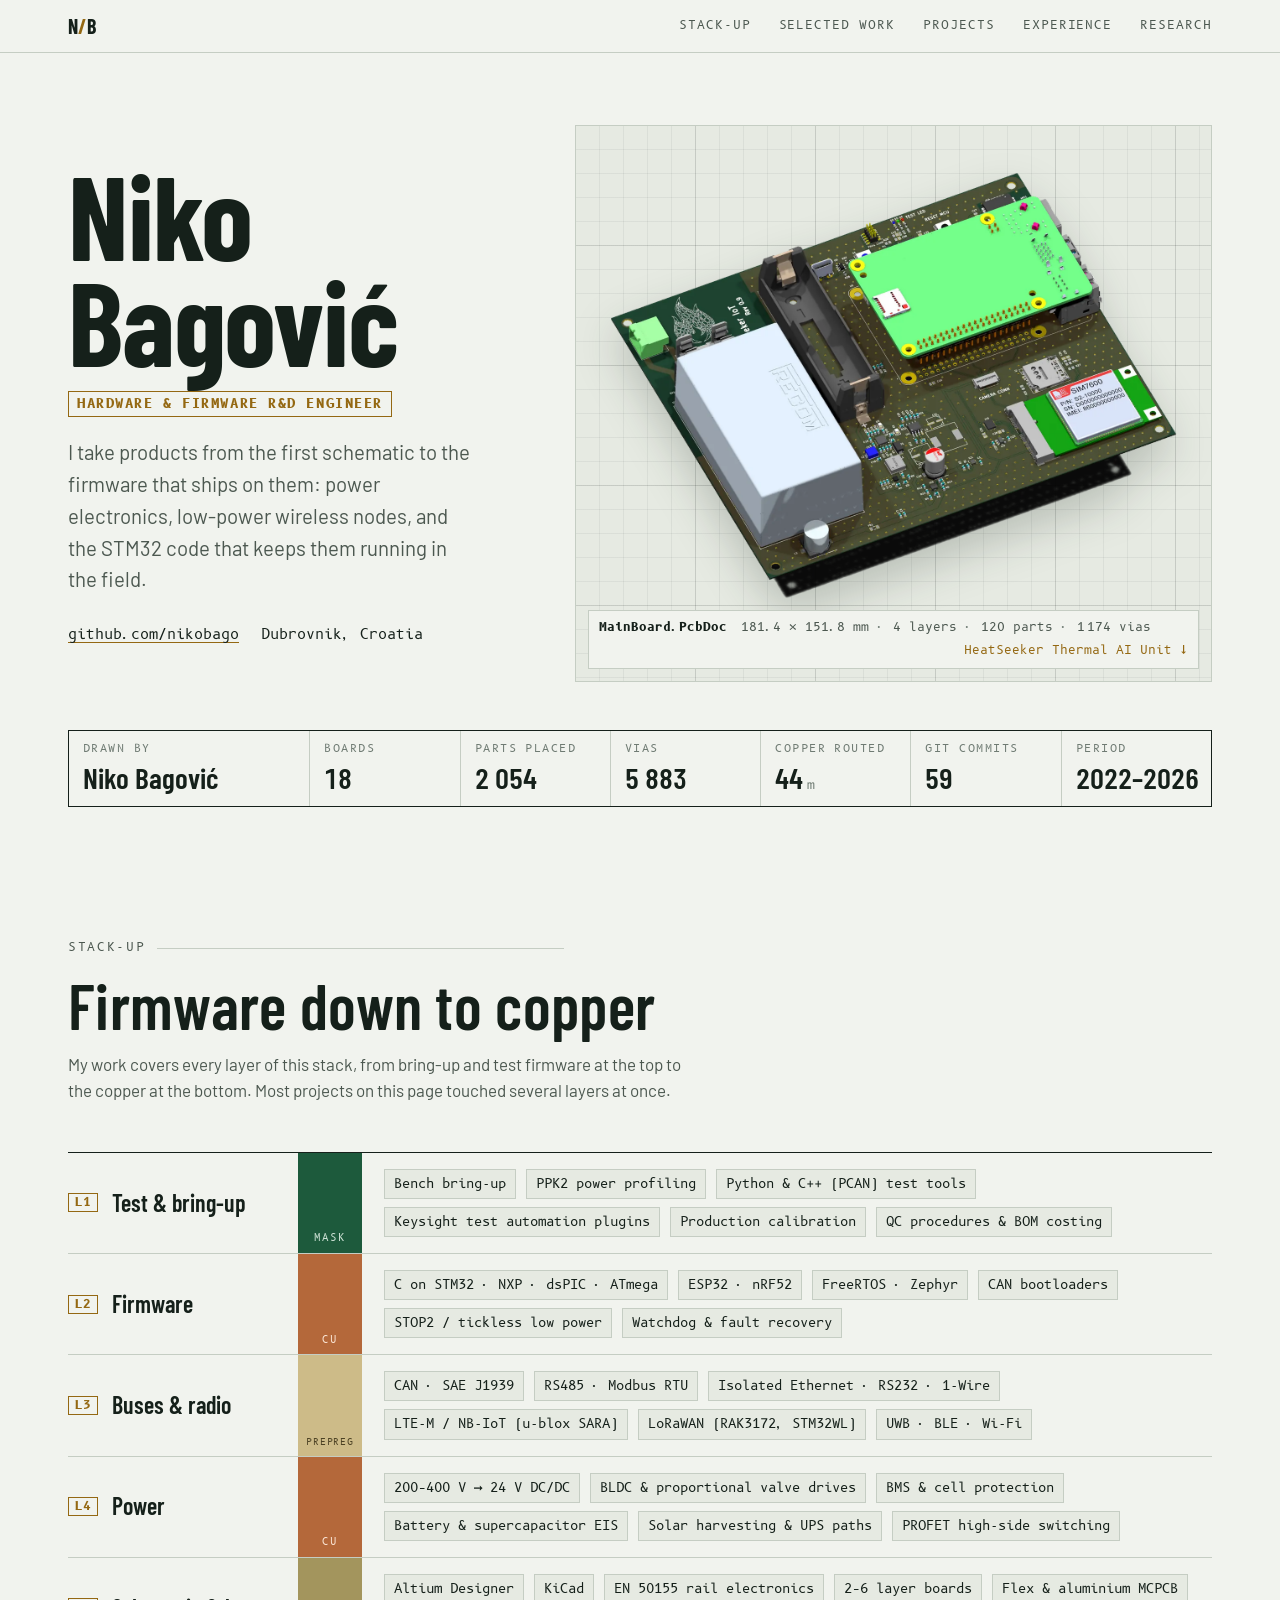
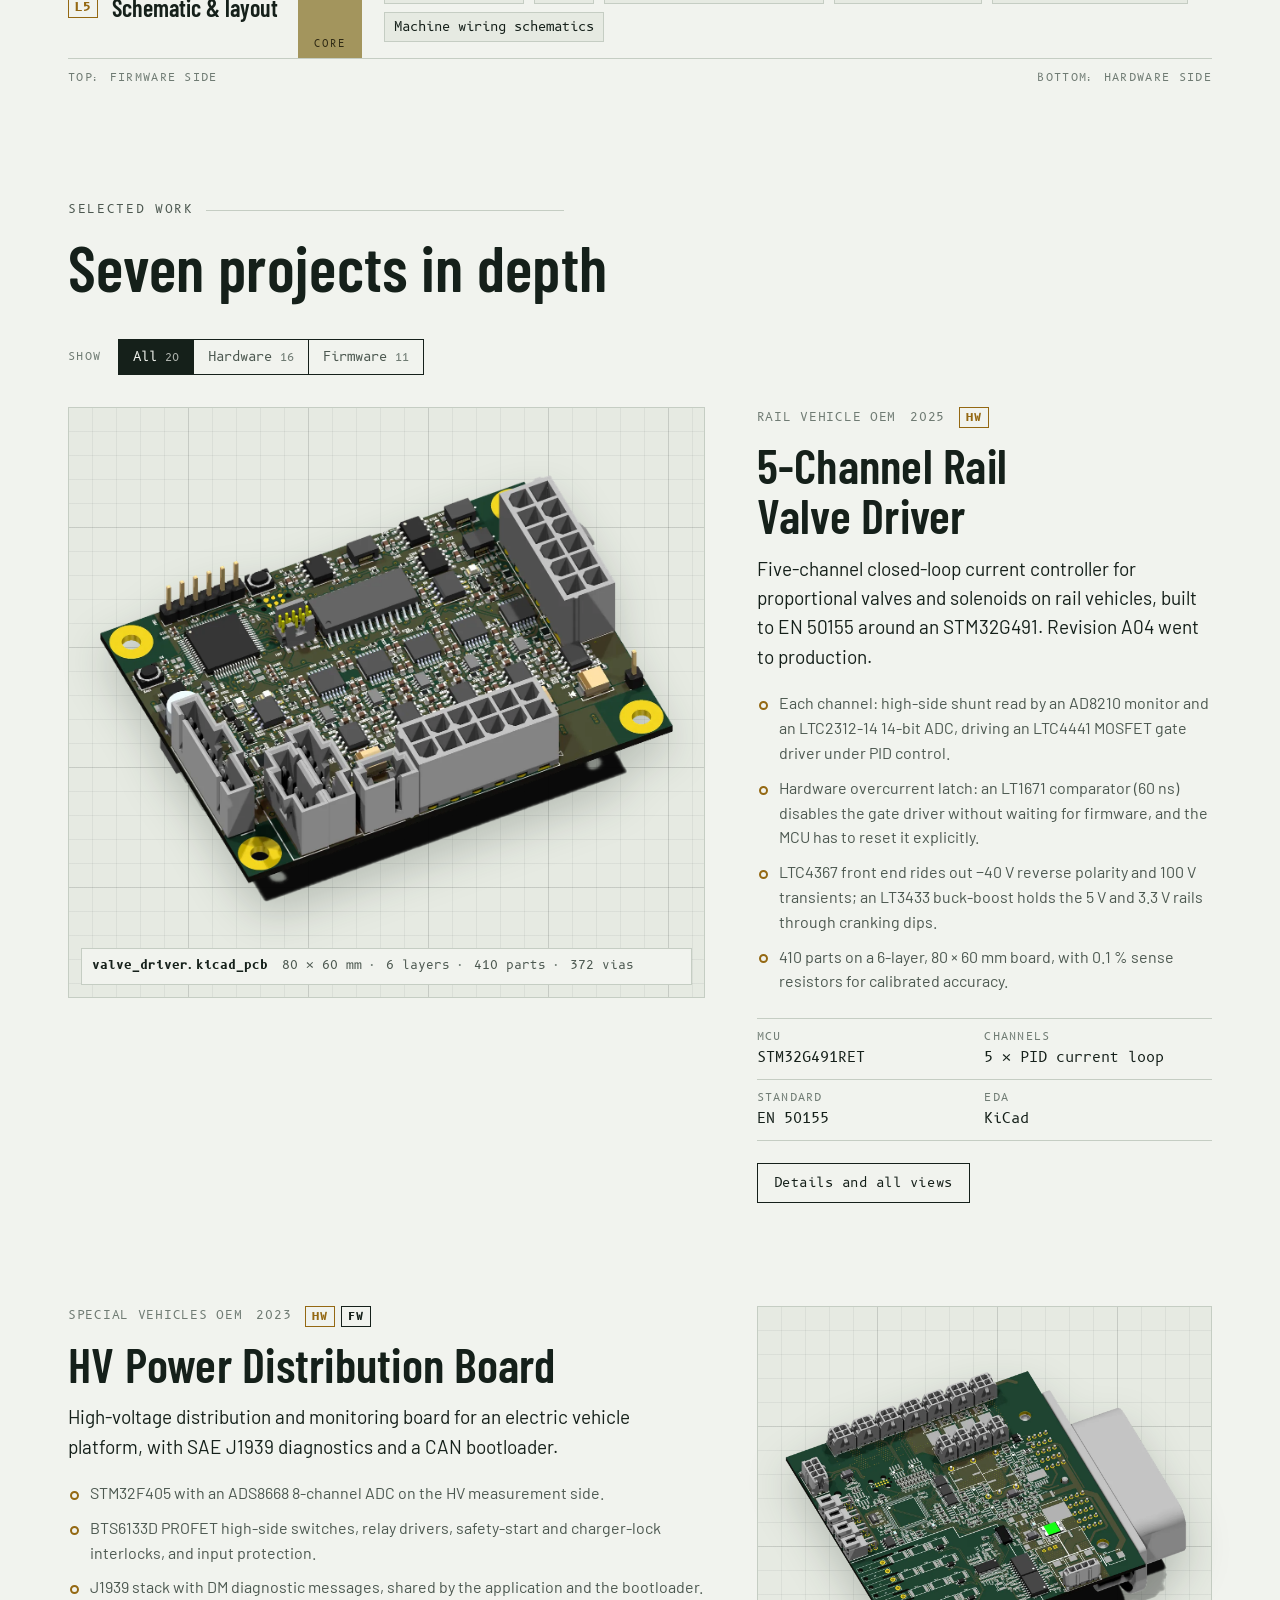
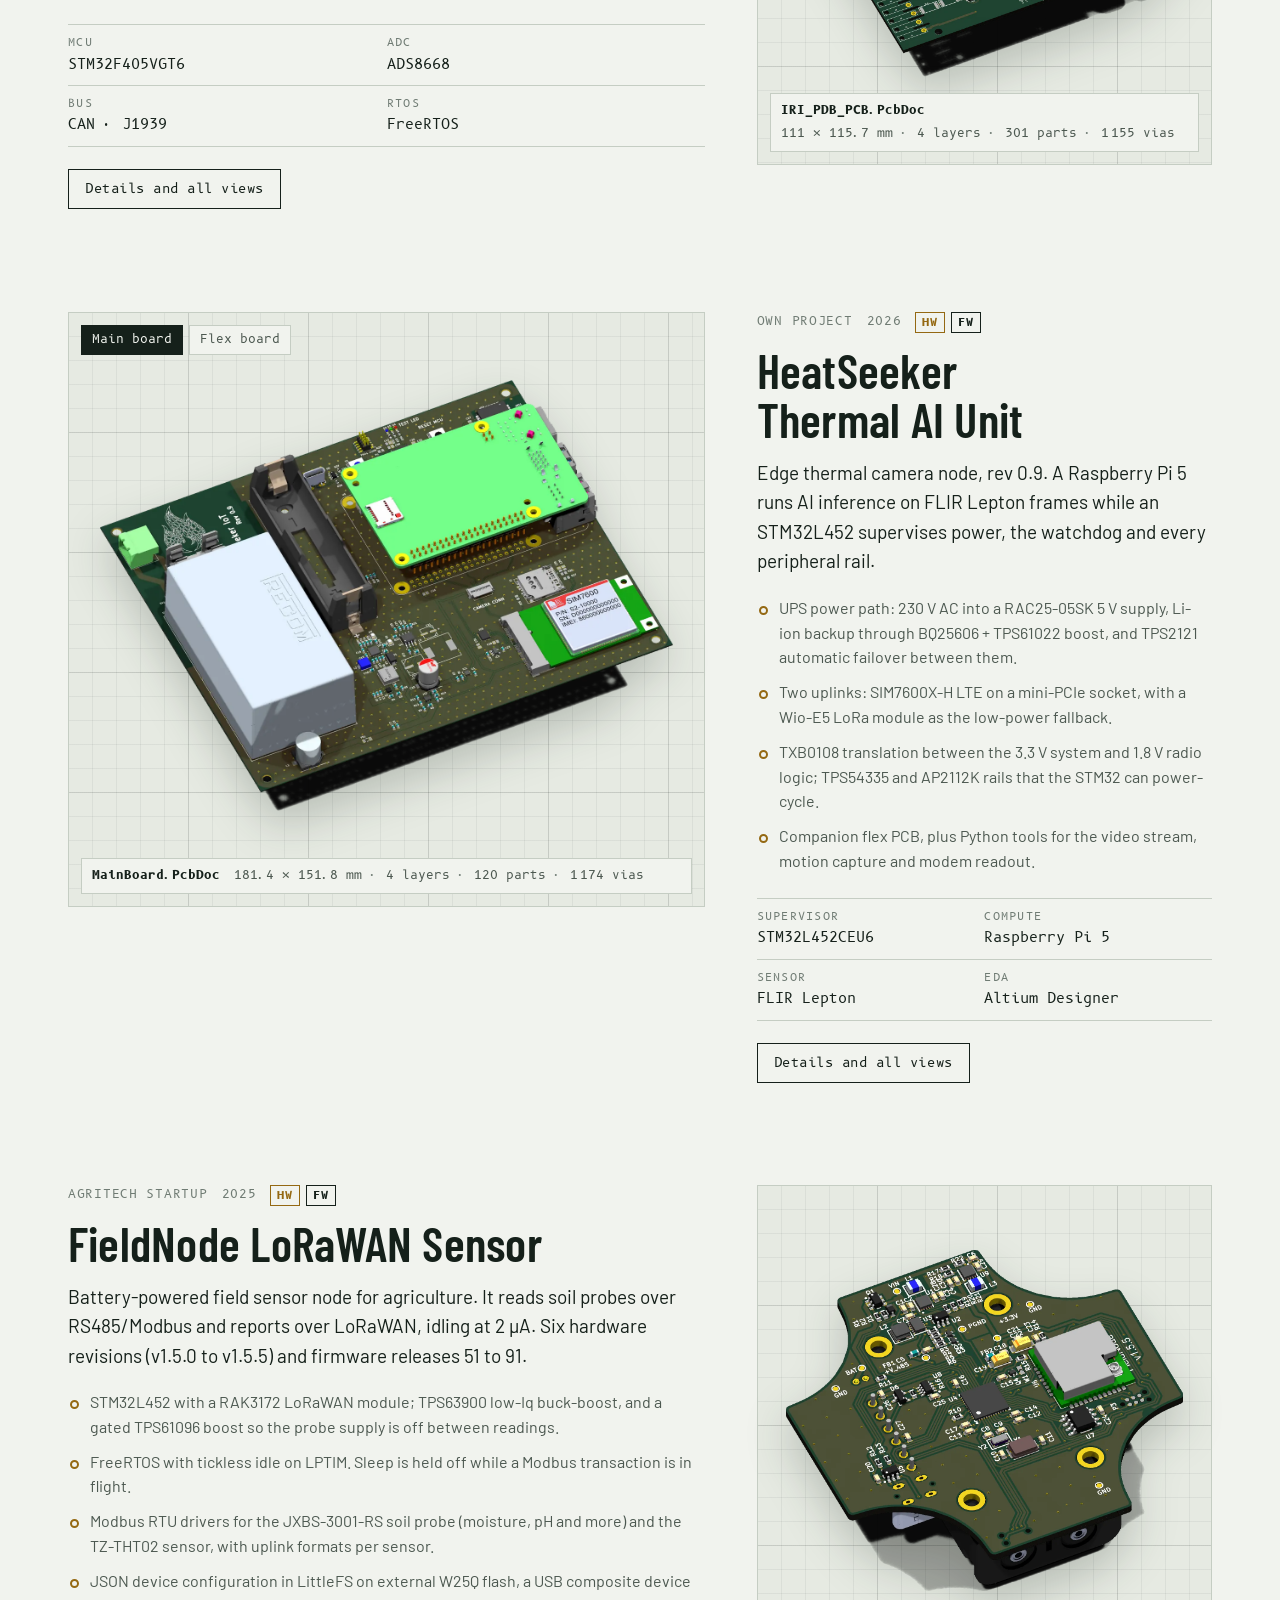
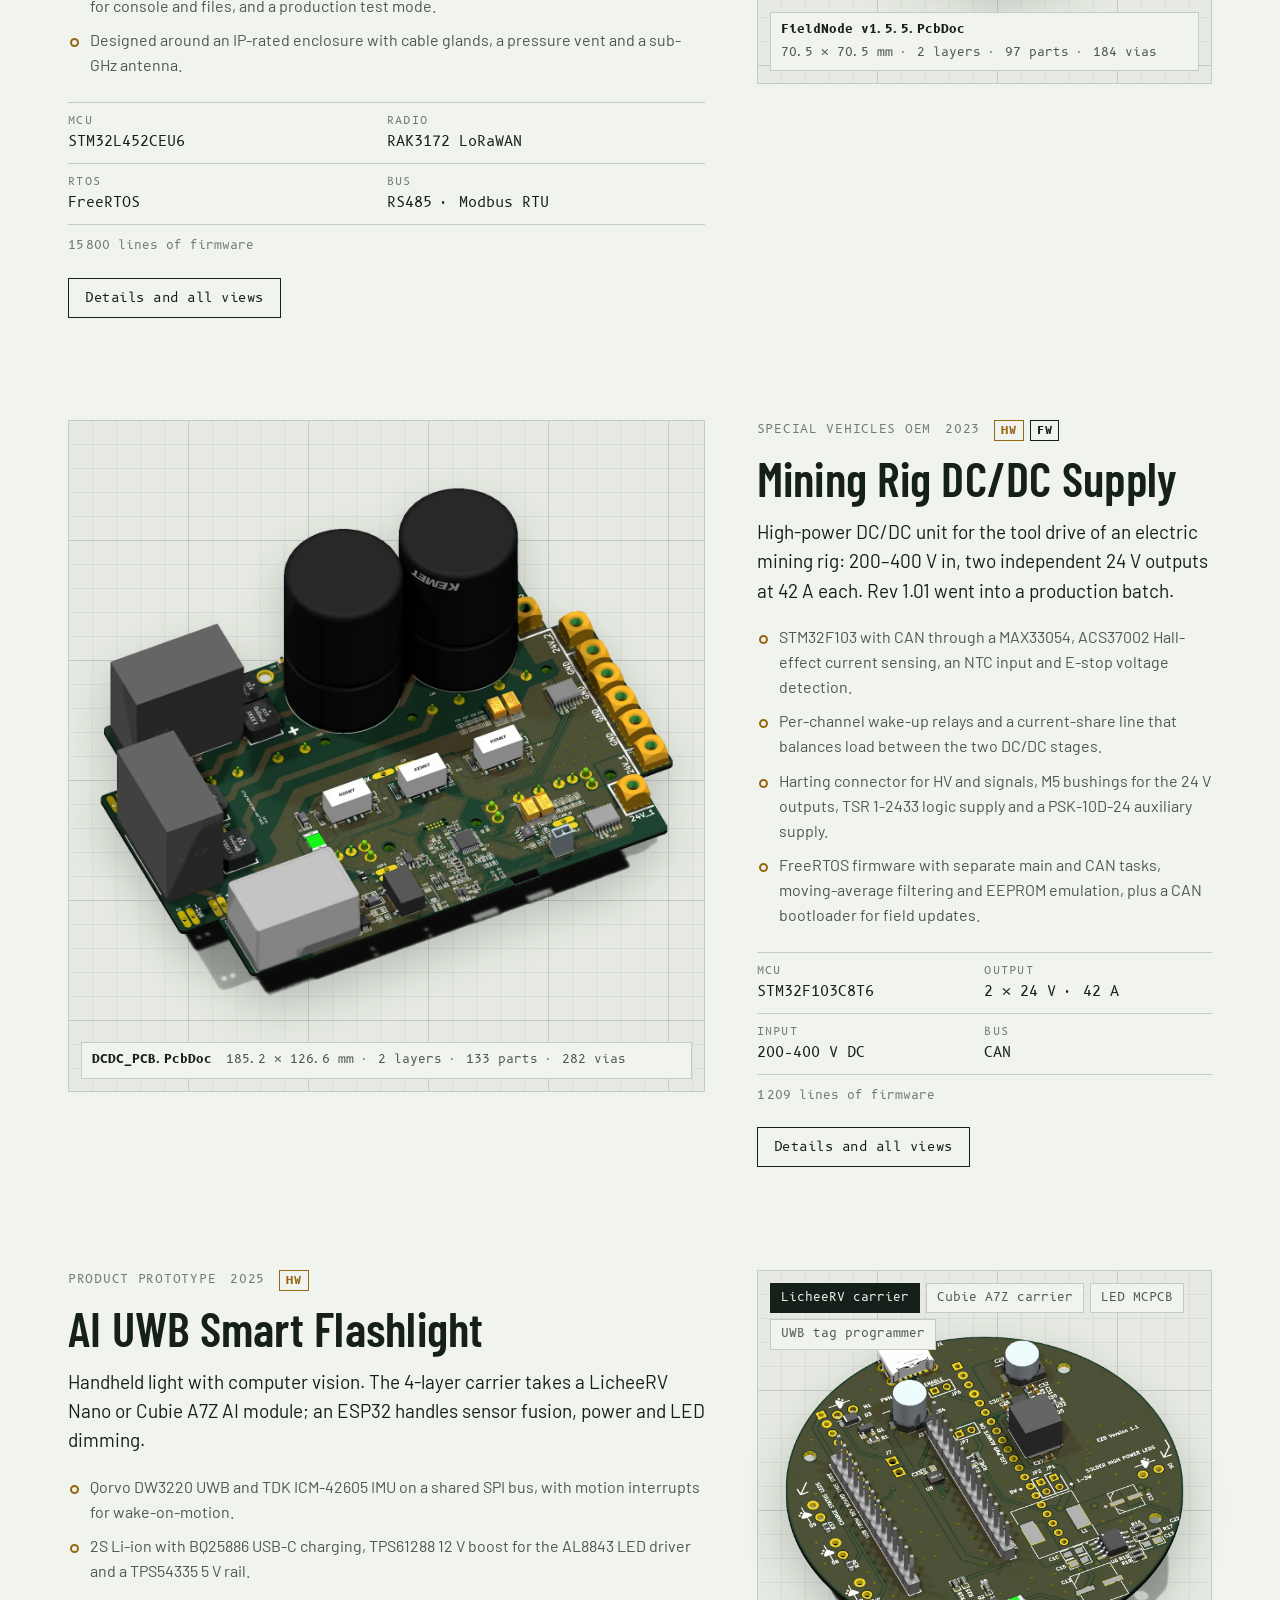
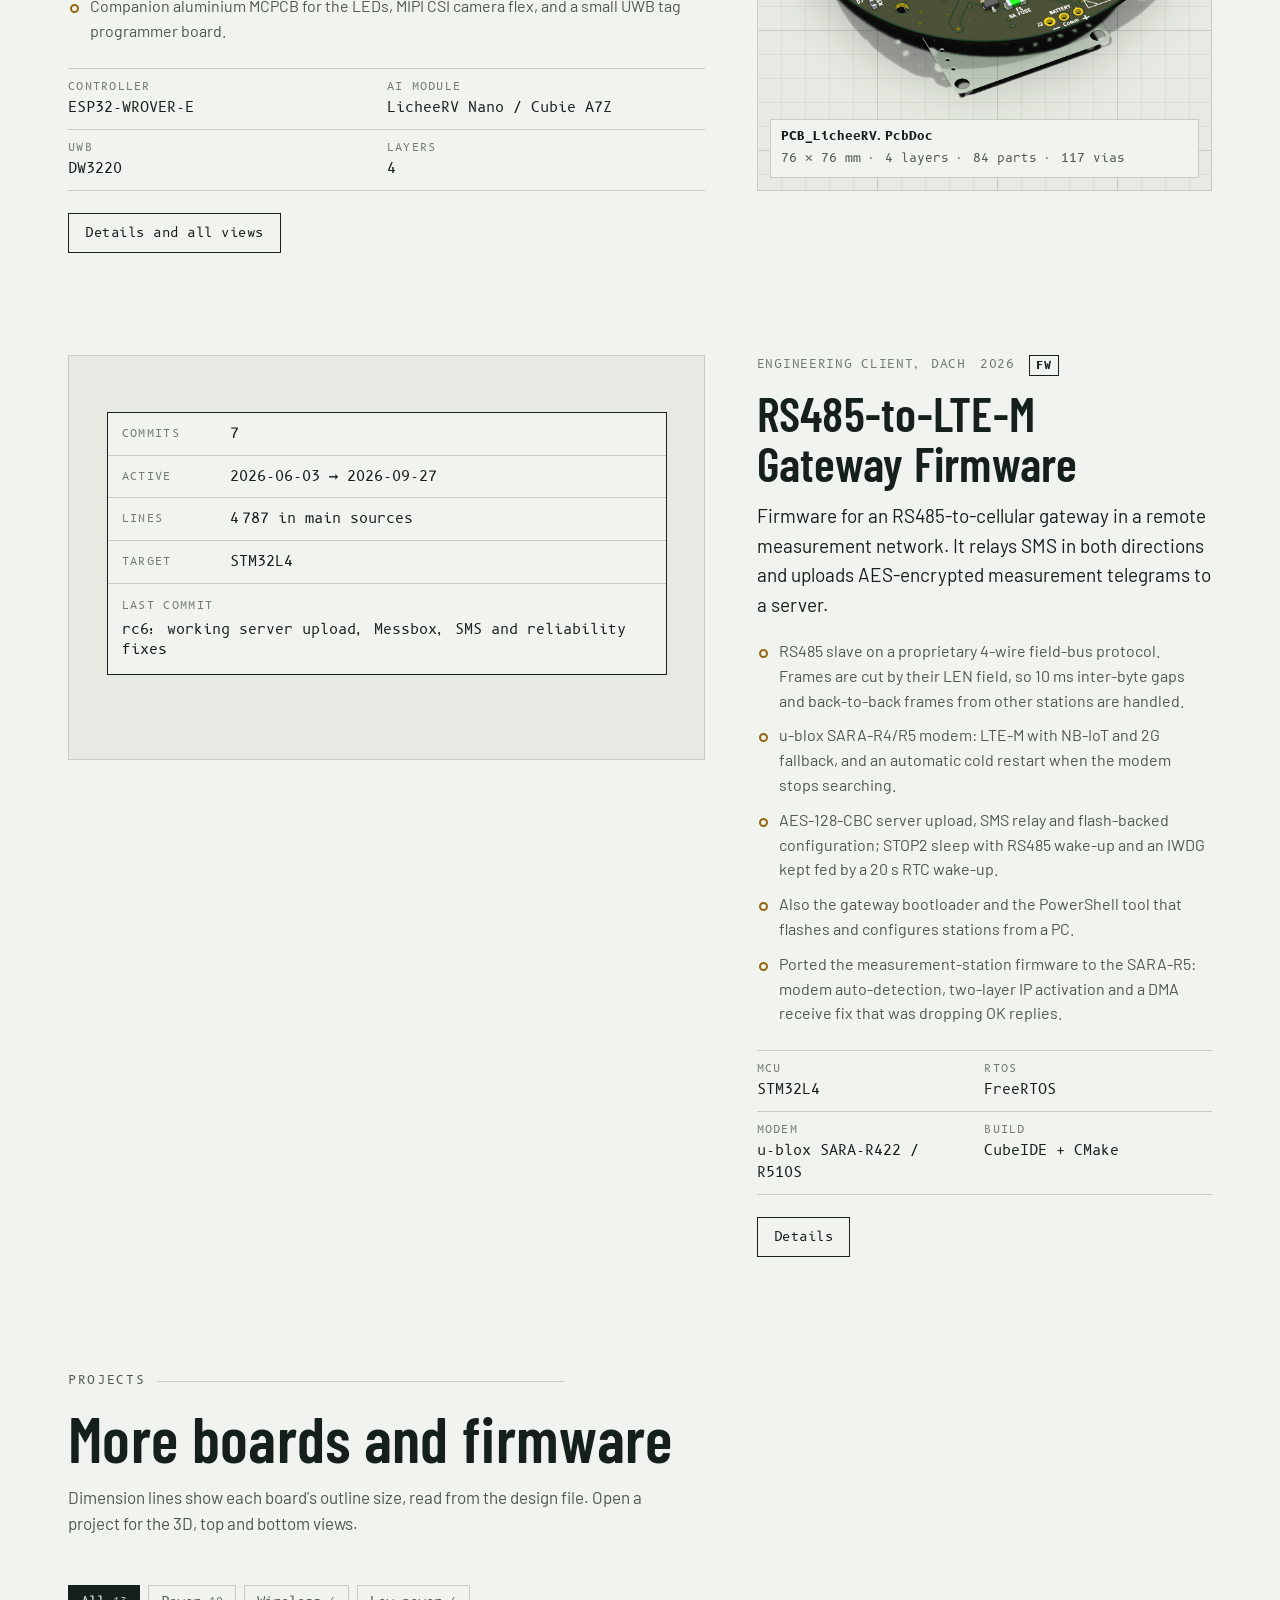
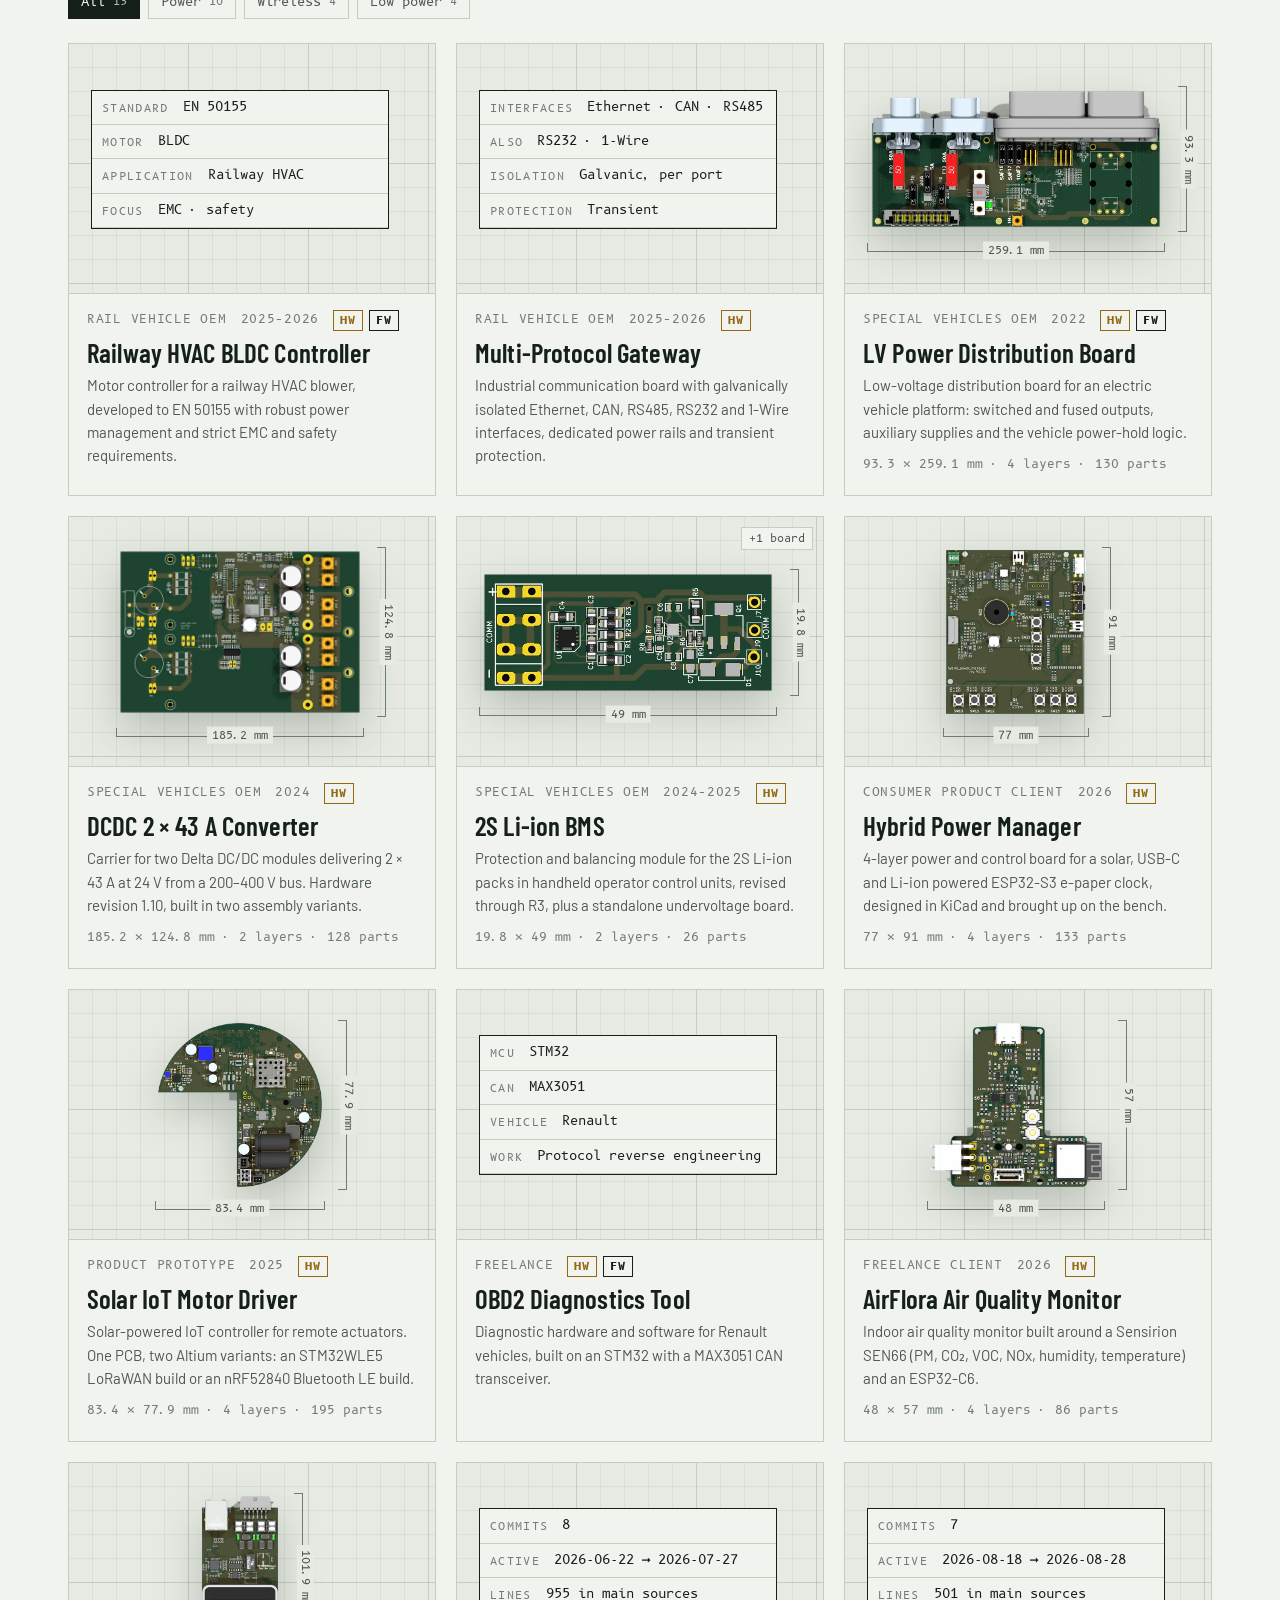
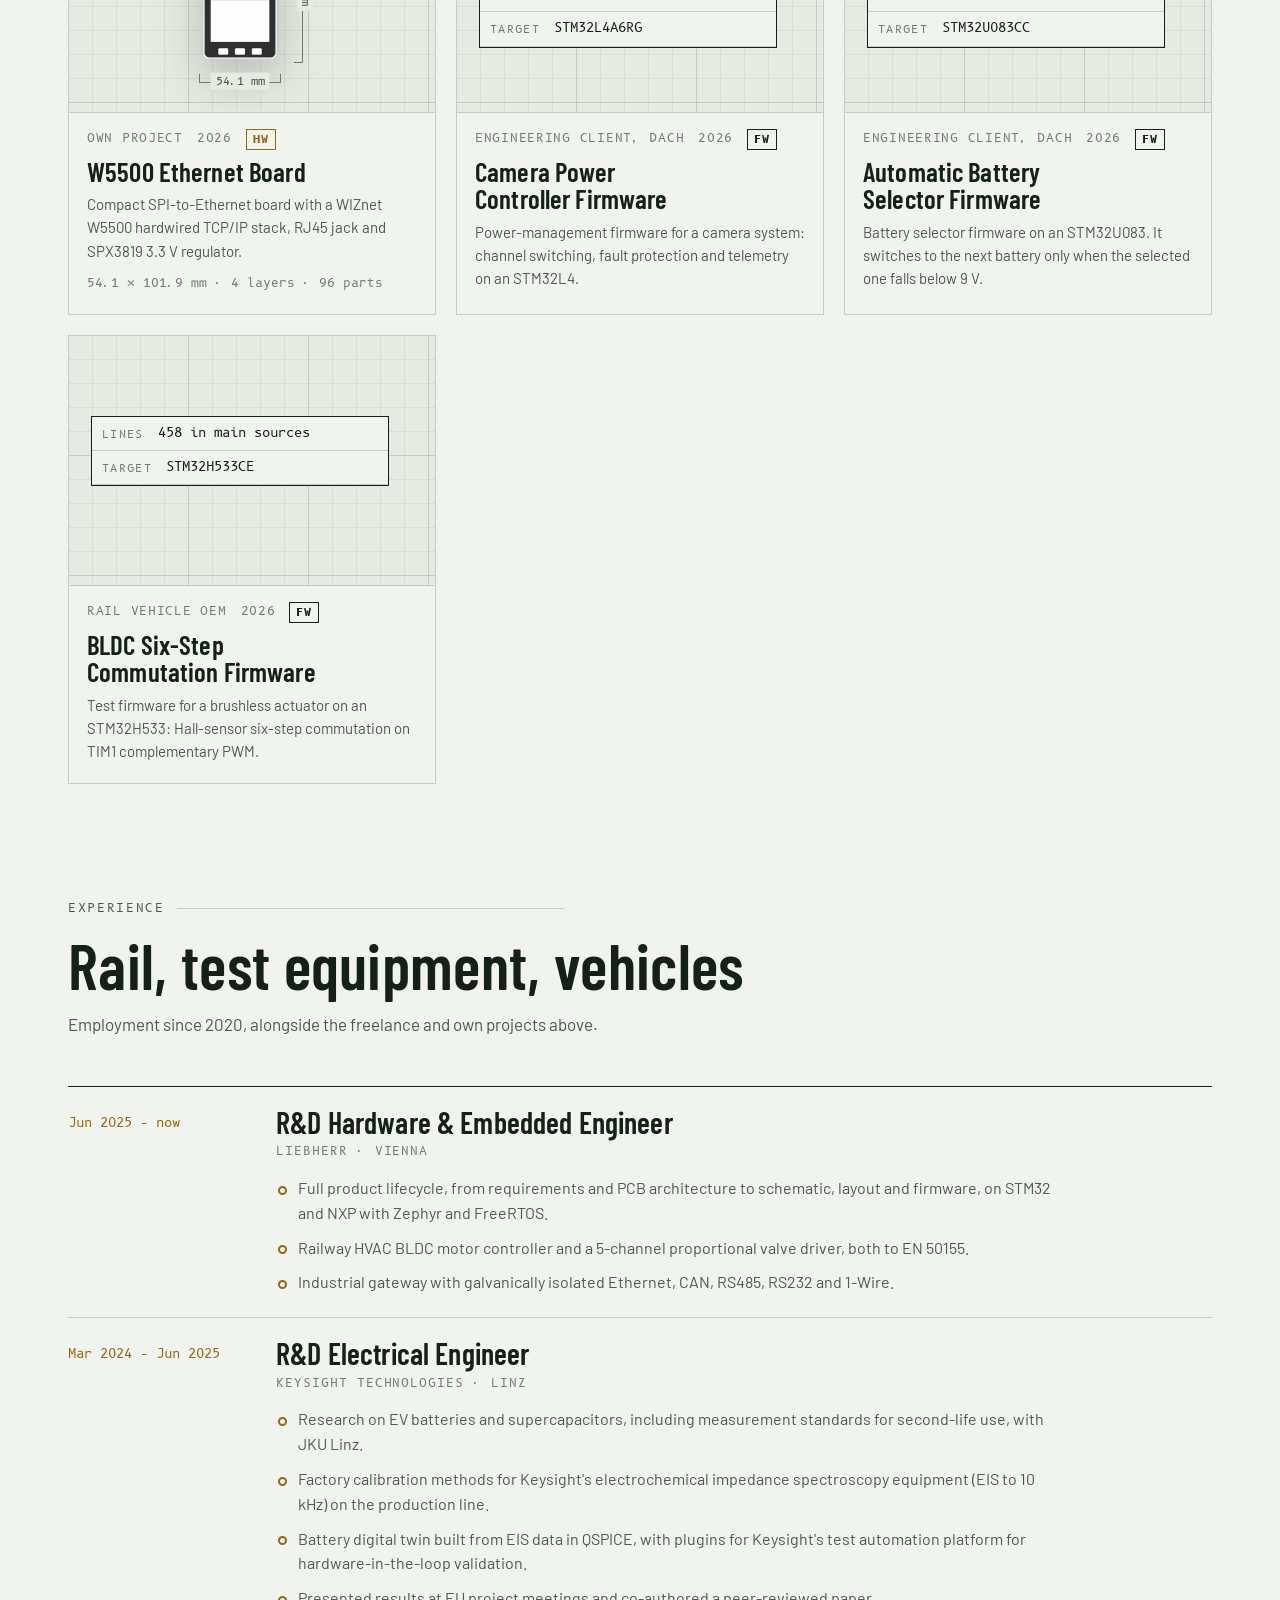
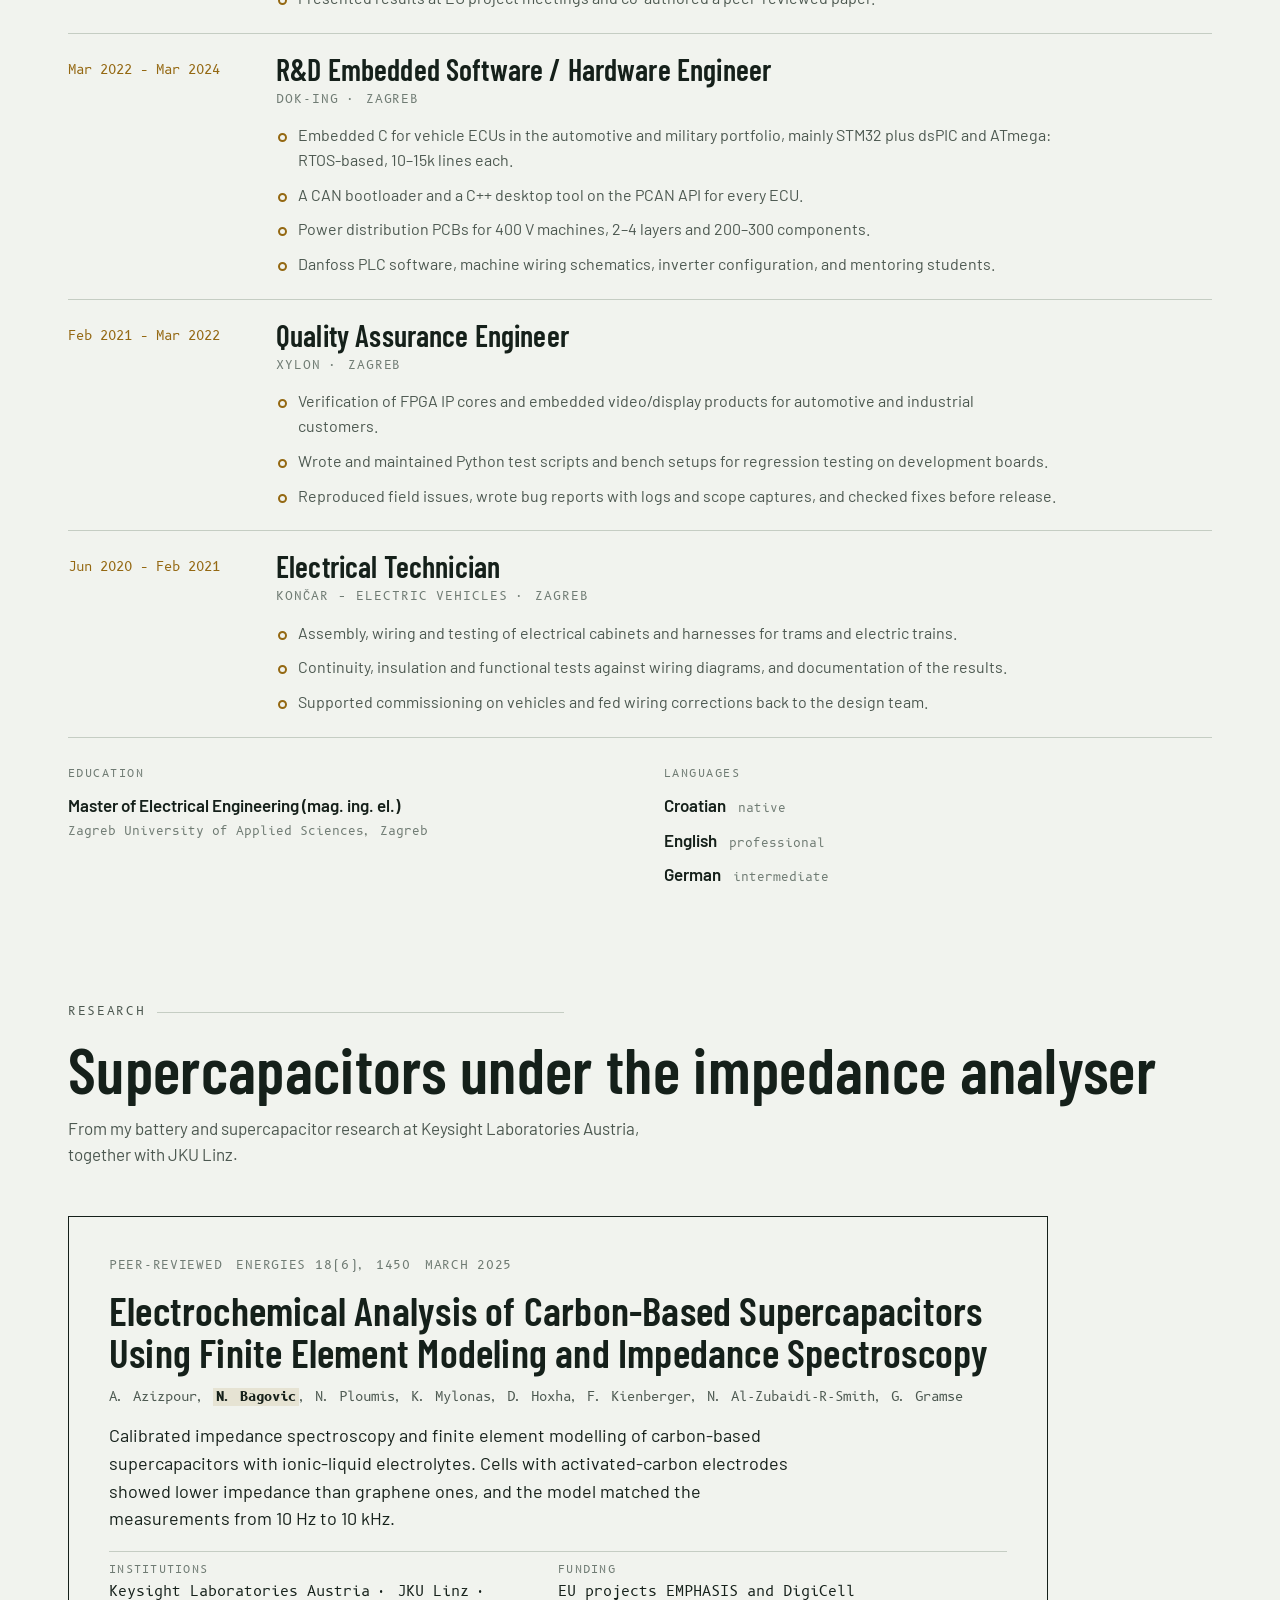
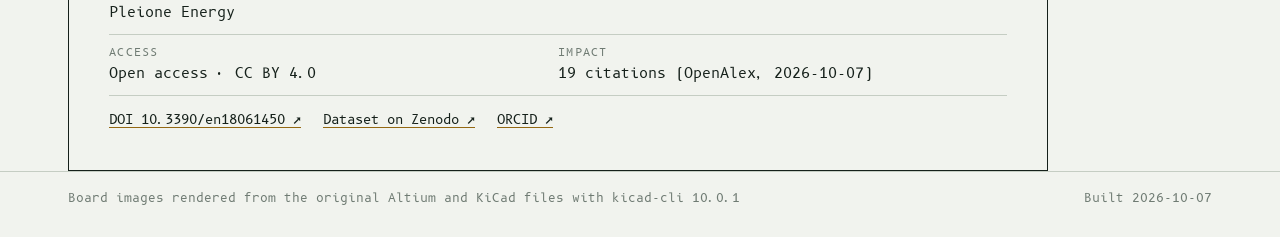
==== commit 3895ad85: "Update site sri 07.10.2026." ====
--- a/portfolio.html
+++ b/portfolio.html
@@ -466,10 +466,10 @@
       </div>
       <div class="feat-list">
     <article class="feat" id="valve" data-role="HW">
-      <div class="feat-visual grid-bg"><img class="feat-img" src="assets/boards/valve-iso.webp" width="1400" height="1055" alt="BK8000 Valve Drive, 3D render" loading="lazy" decoding="async"><div class="callout"><span class="file">BK8000.kicad_pcb</span><span class="facts"><span>80 × 60 mm</span><span>6 layers</span><span>410 parts</span><span>372 vias</span></span></div></div>
+      <div class="feat-visual grid-bg"><img class="feat-img" src="assets/boards/valve-iso.webp" width="1400" height="1055" alt="5-Channel Rail Valve Driver, 3D render" loading="lazy" decoding="async"><div class="callout"><span class="file">valve_driver.kicad_pcb</span><span class="facts"><span>80 × 60 mm</span><span>6 layers</span><span>410 parts</span><span>372 vias</span></span></div></div>
       <div class="feat-text">
         <p class="meta"><span>Rail vehicle OEM</span><span>2025</span><span class="role role-hw" title="Hardware">HW</span></p>
-        <h3>BK8000 Valve Drive</h3>
+        <h3>5-Channel Rail Valve Driver</h3>
         <p class="summary">Five-channel closed-loop current controller for proportional valves and solenoids on rail vehicles, built to EN 50155 around an STM32G491. Revision A04 went to production.</p>
         <ul class="points"><li>Each channel: high-side shunt read by an AD8210 monitor and an LTC2312-14 14-bit ADC, driving an LTC4441 MOSFET gate driver under PID control.</li><li>Hardware overcurrent latch: an LT1671 comparator (60 ns) disables the gate driver without waiting for firmware, and the MCU has to reset it explicitly.</li><li>LTC4367 front end rides out −40 V reverse polarity and 100 V transients; an LT3433 buck-boost holds the 5 V and 3.3 V rails through cranking dips.</li><li>410 parts on a 6-layer, 80 × 60 mm board, with 0.1 % sense resistors for calibrated accuracy.</li></ul>
         <dl class="specs"><div><dt>MCU</dt><dd>STM32G491RET</dd></div><div><dt>Channels</dt><dd>5 × PID current loop</dd></div><div><dt>Standard</dt><dd>EN 50155</dd></div><div><dt>EDA</dt><dd>KiCad</dd></div></dl>
@@ -701,7 +701,7 @@
         <h2>Rail, test equipment, vehicles</h2>
         <p>Employment since 2020, alongside the freelance and own projects above.</p>
       </div>
-      <div class="xp"><div class="xp-row"><p class="xp-period">Jun 2025 – now</p><div class="xp-main"><h3>R&amp;D Hardware &amp; Embedded Engineer</h3><p class="xp-org">Liebherr · Vienna</p><ul class="points"><li>Full product lifecycle, from requirements and PCB architecture to schematic, layout and firmware, on STM32 and NXP with Zephyr and FreeRTOS.</li><li>Railway HVAC BLDC motor controller and a 5-channel proportional valve driver, both to EN 50155.</li><li>Industrial gateway with galvanically isolated Ethernet, CAN, RS485, RS232 and 1-Wire.</li></ul></div></div><div class="xp-row"><p class="xp-period">Mar 2024 – Jun 2025</p><div class="xp-main"><h3>R&amp;D Electrical Engineer</h3><p class="xp-org">Keysight Technologies · Linz</p><ul class="points"><li>Research on EV batteries and supercapacitors, including measurement standards for second-life use, with JKU Linz.</li><li>Factory calibration methods for Keysight&#x27;s electrochemical impedance spectroscopy equipment (EIS to 10 kHz) on the production line.</li><li>Battery digital twin built from EIS data in QSPICE, with plugins for Keysight&#x27;s test automation platform for hardware-in-the-loop validation.</li><li>Presented results at EU project meetings and co-authored a peer-reviewed paper.</li></ul></div></div><div class="xp-row"><p class="xp-period">Mar 2022 – Mar 2024</p><div class="xp-main"><h3>R&amp;D Embedded Software / Hardware Engineer</h3><p class="xp-org">DOK-ING · Zagreb</p><ul class="points"><li>Embedded C for vehicle ECUs in the automotive and military portfolio, mainly STM32 plus dsPIC and ATmega: RTOS-based, 10–15k lines each.</li><li>A CAN bootloader and a C++ desktop tool on the PCAN API for every ECU.</li><li>Power distribution PCBs for 400 V machines, 2–4 layers and 200–300 components.</li><li>Danfoss PLC software, machine wiring schematics, inverter configuration, and mentoring students.</li></ul></div></div><div class="xp-row"><p class="xp-period">Feb 2021 – Mar 2022</p><div class="xp-main"><h3>Quality Assurance Engineer</h3><p class="xp-org">Xylon · Zagreb</p></div></div><div class="xp-row"><p class="xp-period">Jun 2020 – Feb 2021</p><div class="xp-main"><h3>Electrical Technician</h3><p class="xp-org">Končar – Electric Vehicles · Zagreb</p></div></div></div><div class="xp-side"><div><p class="addr-label">Education</p><ul class="xp-list"><li><b>Master of Electrical Engineering (mag. ing. el.)</b><span>Zagreb University of Applied Sciences, Zagreb</span></li></ul></div><div><p class="addr-label">Languages</p><ul class="xp-list"><li><b>Croatian</b><span>native</span></li><li><b>English</b><span>professional</span></li><li><b>German</b><span>intermediate</span></li></ul></div></div>
+      <div class="xp"><div class="xp-row"><p class="xp-period">Jun 2025 – now</p><div class="xp-main"><h3>R&amp;D Hardware &amp; Embedded Engineer</h3><p class="xp-org">Liebherr · Vienna</p><ul class="points"><li>Full product lifecycle, from requirements and PCB architecture to schematic, layout and firmware, on STM32 and NXP with Zephyr and FreeRTOS.</li><li>Railway HVAC BLDC motor controller and a 5-channel proportional valve driver, both to EN 50155.</li><li>Industrial gateway with galvanically isolated Ethernet, CAN, RS485, RS232 and 1-Wire.</li></ul></div></div><div class="xp-row"><p class="xp-period">Mar 2024 – Jun 2025</p><div class="xp-main"><h3>R&amp;D Electrical Engineer</h3><p class="xp-org">Keysight Technologies · Linz</p><ul class="points"><li>Research on EV batteries and supercapacitors, including measurement standards for second-life use, with JKU Linz.</li><li>Factory calibration methods for Keysight&#x27;s electrochemical impedance spectroscopy equipment (EIS to 10 kHz) on the production line.</li><li>Battery digital twin built from EIS data in QSPICE, with plugins for Keysight&#x27;s test automation platform for hardware-in-the-loop validation.</li><li>Presented results at EU project meetings and co-authored a peer-reviewed paper.</li></ul></div></div><div class="xp-row"><p class="xp-period">Mar 2022 – Mar 2024</p><div class="xp-main"><h3>R&amp;D Embedded Software / Hardware Engineer</h3><p class="xp-org">DOK-ING · Zagreb</p><ul class="points"><li>Embedded C for vehicle ECUs in the automotive and military portfolio, mainly STM32 plus dsPIC and ATmega: RTOS-based, 10–15k lines each.</li><li>A CAN bootloader and a C++ desktop tool on the PCAN API for every ECU.</li><li>Power distribution PCBs for 400 V machines, 2–4 layers and 200–300 components.</li><li>Danfoss PLC software, machine wiring schematics, inverter configuration, and mentoring students.</li></ul></div></div><div class="xp-row"><p class="xp-period">Feb 2021 – Mar 2022</p><div class="xp-main"><h3>Quality Assurance Engineer</h3><p class="xp-org">Xylon · Zagreb</p><ul class="points"><li>Verification of FPGA IP cores and embedded video/display products for automotive and industrial customers.</li><li>Wrote and maintained Python test scripts and bench setups for regression testing on development boards.</li><li>Reproduced field issues, wrote bug reports with logs and scope captures, and checked fixes before release.</li></ul></div></div><div class="xp-row"><p class="xp-period">Jun 2020 – Feb 2021</p><div class="xp-main"><h3>Electrical Technician</h3><p class="xp-org">Končar – Electric Vehicles · Zagreb</p><ul class="points"><li>Assembly, wiring and testing of electrical cabinets and harnesses for trams and electric trains.</li><li>Continuity, insulation and functional tests against wiring diagrams, and documentation of the results.</li><li>Supported commissioning on vehicles and fed wiring corrections back to the design team.</li></ul></div></div></div><div class="xp-side"><div><p class="addr-label">Education</p><ul class="xp-list"><li><b>Master of Electrical Engineering (mag. ing. el.)</b><span>Zagreb University of Applied Sciences, Zagreb</span></li></ul></div><div><p class="addr-label">Languages</p><ul class="xp-list"><li><b>Croatian</b><span>native</span></li><li><b>English</b><span>professional</span></li><li><b>German</b><span>intermediate</span></li></ul></div></div>
     </div>
   </section>
 
@@ -753,7 +753,7 @@
   </div>
 </dialog>
 
-<script type="application/json" id="data">{"thermal": {"title": "HeatSeeker Thermal AI Unit", "client": "Own project", "year": "2026", "role": ["HW", "FW"], "summary": "Edge thermal camera node, rev 0.9. A Raspberry Pi 5 runs AI inference on FLIR Lepton frames while an STM32L452 supervises power, the watchdog and every peripheral rail.", "points": ["UPS power path: 230 V AC into a RAC25-05SK 5 V supply, Li-ion backup through BQ25606 + TPS61022 boost, and TPS2121 automatic failover between them.", "Two uplinks: SIM7600X-H LTE on a mini-PCIe socket, with a Wio-E5 LoRa module as the low-power fallback.", "TXB0108 translation between the 3.3 V system and 1.8 V radio logic; TPS54335 and AP2112K rails that the STM32 can power-cycle.", "Companion flex PCB, plus Python tools for the video stream, motion capture and modem readout."], "specs": {"Supervisor": "STM32L452CEU6", "Compute": "Raspberry Pi 5", "Sensor": "FLIR Lepton", "EDA": "Altium Designer"}, "boards": [{"label": "Main board", "stats": {"w_mm": 181.4, "h_mm": 151.8, "layers": 4, "parts": 120, "pads": 560, "vias": 1174, "tracks": 897, "track_m": 2.74, "nets": 0, "file": "MainBoard.PcbDoc"}, "rot": false, "views": {"iso": "assets/boards/thermal-main-iso.webp", "top": "assets/boards/thermal-main-top.webp", "bottom": "assets/boards/thermal-main-bottom.webp"}}, {"label": "Flex board", "stats": {"w_mm": 5.5, "h_mm": 150.0, "layers": 2, "parts": 2, "pads": 20, "vias": 0, "tracks": 21, "track_m": 1.47, "nets": 0, "file": "flex.PcbDoc"}, "rot": true, "views": {"iso": "assets/boards/thermal-flex-iso.webp", "top": "assets/boards/thermal-flex-top.webp", "bottom": "assets/boards/thermal-flex-bottom.webp"}}], "fw": {"git": {"commits": 4, "first": "2026-03-29", "last": "2026-04-04", "last_subject": "gerge branch 'main' of https://github.com/nikobago/thermal_ai_unit"}}, "schematic": null, "link": null}, "valve": {"title": "BK8000 Valve Drive", "client": "Rail vehicle OEM", "year": "2025", "role": ["HW"], "summary": "Five-channel closed-loop current controller for proportional valves and solenoids on rail vehicles, built to EN 50155 around an STM32G491. Revision A04 went to production.", "points": ["Each channel: high-side shunt read by an AD8210 monitor and an LTC2312-14 14-bit ADC, driving an LTC4441 MOSFET gate driver under PID control.", "Hardware overcurrent latch: an LT1671 comparator (60 ns) disables the gate driver without waiting for firmware, and the MCU has to reset it explicitly.", "LTC4367 front end rides out −40 V reverse polarity and 100 V transients; an LT3433 buck-boost holds the 5 V and 3.3 V rails through cranking dips.", "410 parts on a 6-layer, 80 × 60 mm board, with 0.1 % sense resistors for calibrated accuracy."], "specs": {"MCU": "STM32G491RET", "Channels": "5 × PID current loop", "Standard": "EN 50155", "EDA": "KiCad"}, "boards": [{"label": "rev A04", "stats": {"w_mm": 80.0, "h_mm": 60.0, "layers": 6, "parts": 410, "pads": 1176, "vias": 372, "tracks": 3807, "track_m": 6.43, "nets": 258, "file": "BK8000.kicad_pcb"}, "rot": false, "views": {"iso": "assets/boards/valve-iso.webp", "top": "assets/boards/valve-top.webp", "bottom": "assets/boards/valve-bottom.webp"}}], "fw": {"git": {"commits": 3, "first": "2025-11-25", "last": "2025-12-17", "last_subject": "Update README.md"}}, "schematic": null, "link": null}, "lte-gateway": {"title": "RS485-to-LTE-M Gateway Firmware", "client": "Engineering client, DACH", "year": "2026", "role": ["FW"], "summary": "Firmware for an RS485-to-cellular gateway in a remote measurement network. It relays SMS in both directions and uploads AES-encrypted measurement telegrams to a server.", "points": ["RS485 slave on a proprietary 4-wire field-bus protocol. Frames are cut by their LEN field, so 10 ms inter-byte gaps and back-to-back frames from other stations are handled.", "u-blox SARA-R4/R5 modem: LTE-M with NB-IoT and 2G fallback, and an automatic cold restart when the modem stops searching.", "AES-128-CBC server upload, SMS relay and flash-backed configuration; STOP2 sleep with RS485 wake-up and an IWDG kept fed by a 20 s RTC wake-up.", "Also the gateway bootloader and the PowerShell tool that flashes and configures stations from a PC.", "Ported the measurement-station firmware to the SARA-R5: modem auto-detection, two-layer IP activation and a DMA receive fix that was dropping OK replies."], "specs": {"MCU": "STM32L4", "RTOS": "FreeRTOS", "Modem": "u-blox SARA-R422 / R510S", "Build": "CubeIDE + CMake"}, "boards": [], "fw": {"lines": 4787, "git": {"commits": 7, "repos": 4, "first": "2026-06-03", "last": "2026-09-27", "last_subject": "rc6: working server upload, Messbox, SMS and reliability fixes"}}, "schematic": null, "link": null}, "fieldnode": {"title": "FieldNode LoRaWAN Sensor", "client": "Agritech startup", "year": "2025", "role": ["HW", "FW"], "summary": "Battery-powered field sensor node for agriculture. It reads soil probes over RS485/Modbus and reports over LoRaWAN, idling at 2 µA. Six hardware revisions (v1.5.0 to v1.5.5) and firmware releases 51 to 91.", "points": ["STM32L452 with a RAK3172 LoRaWAN module; TPS63900 low-Iq buck-boost, and a gated TPS61096 boost so the probe supply is off between readings.", "FreeRTOS with tickless idle on LPTIM. Sleep is held off while a Modbus transaction is in flight.", "Modbus RTU drivers for the JXBS-3001-RS soil probe (moisture, pH and more) and the TZ-THT02 sensor, with uplink formats per sensor.", "JSON device configuration in LittleFS on external W25Q flash, a USB composite device for console and files, and a production test mode.", "Designed around an IP-rated enclosure with cable glands, a pressure vent and a sub-GHz antenna."], "specs": {"MCU": "STM32L452CEU6", "Radio": "RAK3172 LoRaWAN", "RTOS": "FreeRTOS", "Bus": "RS485 · Modbus RTU"}, "boards": [{"label": "v1.5.5", "stats": {"w_mm": 70.5, "h_mm": 70.5, "layers": 2, "parts": 97, "pads": 359, "vias": 184, "tracks": 1117, "track_m": 1.68, "nets": 0, "file": "FieldNode v1.5.5.PcbDoc"}, "rot": false, "views": {"iso": "assets/boards/fieldnode-iso.webp", "top": "assets/boards/fieldnode-top.webp", "bottom": "assets/boards/fieldnode-bottom.webp"}}], "fw": {"lines": 15800}, "schematic": null, "link": null}, "dcdc400": {"title": "Mining Rig DC/DC Supply", "client": "Special vehicles OEM", "year": "2023", "role": ["HW", "FW"], "summary": "High-power DC/DC unit for the tool drive of an electric mining rig: 200–400 V in, two independent 24 V outputs at 42 A each. Rev 1.01 went into a production batch.", "points": ["STM32F103 with CAN through a MAX33054, ACS37002 Hall-effect current sensing, an NTC input and E-stop voltage detection.", "Per-channel wake-up relays and a current-share line that balances load between the two DC/DC stages.", "Harting connector for HV and signals, M5 bushings for the 24 V outputs, TSR 1-2433 logic supply and a PSK-10D-24 auxiliary supply.", "FreeRTOS firmware with separate main and CAN tasks, moving-average filtering and EEPROM emulation, plus a CAN bootloader for field updates."], "specs": {"MCU": "STM32F103C8T6", "Output": "2 × 24 V · 42 A", "Input": "200–400 V DC", "Bus": "CAN"}, "boards": [{"label": "Rev 1.01", "stats": {"w_mm": 185.2, "h_mm": 126.6, "layers": 2, "parts": 133, "pads": 517, "vias": 282, "tracks": 1184, "track_m": 3.38, "nets": 0, "file": "DCDC_PCB.PcbDoc"}, "rot": false, "views": {"iso": "assets/boards/dcdc400-iso.webp", "top": "assets/boards/dcdc400-top.webp", "bottom": "assets/boards/dcdc400-bottom.webp"}}], "fw": {"lines": 1209}, "schematic": null, "link": null}, "hvac": {"title": "Railway HVAC BLDC Controller", "client": "Rail vehicle OEM", "year": "2025–2026", "role": ["HW", "FW"], "summary": "Motor controller for a railway HVAC blower, developed to EN 50155 with robust power management and strict EMC and safety requirements.", "points": ["Built to EN 50155, the standard for electronic equipment on rolling stock.", "Power management, EMC and safety compliance designed in from the requirements stage."], "specs": {"Standard": "EN 50155", "Motor": "BLDC", "Application": "Railway HVAC", "Focus": "EMC · safety"}, "boards": [], "fw": null, "schematic": null, "link": null}, "gateway": {"title": "Multi-Protocol Gateway", "client": "Rail vehicle OEM", "year": "2025–2026", "role": ["HW"], "summary": "Industrial communication board with galvanically isolated Ethernet, CAN, RS485, RS232 and 1-Wire interfaces, dedicated power rails and transient protection.", "points": ["Every interface galvanically isolated, each with its own power rail.", "Transient protection sized for industrial and vehicle wiring."], "specs": {"Interfaces": "Ethernet · CAN · RS485", "Also": "RS232 · 1-Wire", "Isolation": "Galvanic, per port", "Protection": "Transient"}, "boards": [], "fw": null, "schematic": null, "link": null}, "hvpdb": {"title": "HV Power Distribution Board", "client": "Special vehicles OEM", "year": "2023", "role": ["HW", "FW"], "summary": "High-voltage distribution and monitoring board for an electric vehicle platform, with SAE J1939 diagnostics and a CAN bootloader.", "points": ["STM32F405 with an ADS8668 8-channel ADC on the HV measurement side.", "BTS6133D PROFET high-side switches, relay drivers, safety-start and charger-lock interlocks, and input protection.", "J1939 stack with DM diagnostic messages, shared by the application and the bootloader."], "specs": {"MCU": "STM32F405VGT6", "ADC": "ADS8668", "Bus": "CAN · J1939", "RTOS": "FreeRTOS"}, "boards": [{"label": "HV PDB", "stats": {"w_mm": 111.0, "h_mm": 115.7, "layers": 4, "parts": 301, "pads": 1063, "vias": 1155, "tracks": 2975, "track_m": 6.52, "nets": 0, "file": "IRI_PDB_PCB.PcbDoc"}, "rot": false, "views": {"iso": "assets/boards/hvpdb-iso.webp", "top": "assets/boards/hvpdb-top.webp", "bottom": "assets/boards/hvpdb-bottom.webp"}}], "fw": null, "schematic": null, "link": null}, "lvpdb": {"title": "LV Power Distribution Board", "client": "Special vehicles OEM", "year": "2022", "role": ["HW", "FW"], "summary": "Low-voltage distribution board for an electric vehicle platform: switched and fused outputs, auxiliary supplies and the vehicle power-hold logic.", "points": ["STM32F303 controlling BTS6133D high-side switches on the switched outputs.", "Power-entry protection, start-button and MCU power-hold circuit, and a TL7726 voltage supervisor.", "CAN processing firmware and its own bootloader."], "specs": {"MCU": "STM32F303VBT6", "Bus": "CAN", "Switching": "BTS6133D", "EDA": "Altium Designer"}, "boards": [{"label": "LV PDB", "stats": {"w_mm": 93.3, "h_mm": 259.1, "layers": 4, "parts": 130, "pads": 618, "vias": 1230, "tracks": 963, "track_m": 3.36, "nets": 0, "file": "00_LVPDB_MAS.PcbDoc"}, "rot": true, "views": {"iso": "assets/boards/lvpdb-iso.webp", "top": "assets/boards/lvpdb-top.webp", "bottom": "assets/boards/lvpdb-bottom.webp"}}], "fw": null, "schematic": null, "link": null}, "dcdc200": {"title": "DCDC 2 × 43 A Converter", "client": "Special vehicles OEM", "year": "2024", "role": ["HW"], "summary": "Carrier for two Delta DC/DC modules delivering 2 × 43 A at 24 V from a 200–400 V bus. Hardware revision 1.10, built in two assembly variants.", "points": ["One bare PCB, two assembled products that differ only in four fitted parts.", "Full release package: wiring diagrams, QC test procedure, declaration label and a SolidWorks enclosure assembly with 3D-printed PCB spacers."], "specs": {"Output": "24 V · 2 × 43 A", "Input": "200–400 V DC", "Rev": "HW 1.10", "EDA": "Altium Designer"}, "boards": [{"label": "HW 1.10", "stats": {"w_mm": 185.2, "h_mm": 124.8, "layers": 2, "parts": 128, "pads": 484, "vias": 168, "tracks": 639, "track_m": 2.53, "nets": 0, "file": "DCDC_200-400_24_2x43A_HW1.10.pcbdoc"}, "rot": false, "views": {"iso": "assets/boards/dcdc200-iso.webp", "top": "assets/boards/dcdc200-top.webp", "bottom": "assets/boards/dcdc200-bottom.webp"}}], "fw": null, "schematic": null, "link": null}, "bms": {"title": "2S Li-ion BMS", "client": "Special vehicles OEM", "year": "2024–2025", "role": ["HW"], "summary": "Protection and balancing module for the 2S Li-ion packs in handheld operator control units, revised through R3, plus a standalone undervoltage board.", "points": ["BQ29200 primary protection with automatic cell balancing, and a BQ2962 as an independent second overvoltage layer.", "Low-side BUK98150 MOSFET disconnect, with RC-filtered cell sense lines against false trips.", "Undervoltage protection split into its own board so existing packs can be retrofitted."], "specs": {"Cells": "2S Li-ion", "Protection": "BQ29200 + BQ2962", "Switch": "BUK98150-55A", "Revisions": "R1 → R3 + UVP"}, "boards": [{"label": "BMS R3", "stats": {"w_mm": 19.8, "h_mm": 49.0, "layers": 2, "parts": 26, "pads": 69, "vias": 2, "tracks": 181, "track_m": 0.33, "nets": 0, "file": "Macro_Micro_BMS_R3.PcbDoc"}, "rot": true, "views": {"iso": "assets/boards/bms-r3-iso.webp", "top": "assets/boards/bms-r3-top.webp", "bottom": "assets/boards/bms-r3-bottom.webp"}}, {"label": "UVP", "stats": {"w_mm": 19.8, "h_mm": 49.0, "layers": 2, "parts": 18, "pads": 39, "vias": 1, "tracks": 84, "track_m": 0.15, "nets": 0, "file": "Macro_Micro_UVP.PcbDoc"}, "rot": true, "views": {"iso": "assets/boards/bms-uvp-iso.webp", "top": "assets/boards/bms-uvp-top.webp", "bottom": "assets/boards/bms-uvp-bottom.webp"}}], "fw": {"git": {"commits": 2, "first": "2025-12-17", "last": "2025-12-17", "last_subject": "Create README.md"}}, "schematic": null, "link": null}, "hpm": {"title": "Hybrid Power Manager", "client": "Consumer product client", "year": "2026", "role": ["HW"], "summary": "4-layer power and control board for a solar, USB-C and Li-ion powered ESP32-S3 e-paper clock, designed in KiCad and brought up on the bench.", "points": ["Power tree: BQ24074 USB charger, LT3652 solar charger, BQ25504 energy harvester, TPS63802 buck-boost and a MAX17048 fuel gauge.", "ESP32-S3-WROOM with a 4.2\" e-paper FPC, piezo buzzer, ambient light sensor and a full button matrix.", "Bench bring-up with the client's test firmware: peripheral, button and display checks, then a one-hour PPK2 soak against a sub-50 µA deep-sleep target.", "Per-unit BOM costing, then v2 requirements for a low-cost variant and a solar variant."], "specs": {"MCU": "ESP32-S3", "Display": "4.2\" e-paper", "Layers": "4", "EDA": "KiCad"}, "boards": [{"label": "rev V1.00", "stats": {"w_mm": 77.0, "h_mm": 91.0, "layers": 4, "parts": 133, "pads": 476, "vias": 267, "tracks": 882, "track_m": 2.74, "nets": 0, "file": "hybrid_power_manager.kicad_pcb"}, "rot": false, "views": {"iso": "assets/boards/hpm-iso.webp", "top": "assets/boards/hpm-top.webp", "bottom": "assets/boards/hpm-bottom.webp"}}], "fw": {"git": {"commits": 19, "first": "2026-04-21", "last": "2026-08-17", "last_subject": "bom comments answered"}}, "schematic": null, "link": null}, "flashlight": {"title": "AI UWB Smart Flashlight", "client": "Product prototype", "year": "2025", "role": ["HW"], "summary": "Handheld light with computer vision. The 4-layer carrier takes a LicheeRV Nano or Cubie A7Z AI module; an ESP32 handles sensor fusion, power and LED dimming.", "points": ["Qorvo DW3220 UWB and TDK ICM-42605 IMU on a shared SPI bus, with motion interrupts for wake-on-motion.", "2S Li-ion with BQ25886 USB-C charging, TPS61288 12 V boost for the AL8843 LED driver and a TPS54335 5 V rail.", "Companion aluminium MCPCB for the LEDs, MIPI CSI camera flex, and a small UWB tag programmer board."], "specs": {"Controller": "ESP32-WROVER-E", "AI module": "LicheeRV Nano / Cubie A7Z", "UWB": "DW3220", "Layers": "4"}, "boards": [{"label": "LicheeRV carrier", "stats": {"w_mm": 76.0, "h_mm": 76.0, "layers": 4, "parts": 84, "pads": 304, "vias": 117, "tracks": 639, "track_m": 1.33, "nets": 0, "file": "PCB_LicheeRV.PcbDoc"}, "rot": false, "views": {"iso": "assets/boards/flash-lichee-iso.webp", "top": "assets/boards/flash-lichee-top.webp", "bottom": "assets/boards/flash-lichee-bottom.webp"}}, {"label": "Cubie A7Z carrier", "stats": {"w_mm": 76.0, "h_mm": 76.0, "layers": 4, "parts": 83, "pads": 316, "vias": 83, "tracks": 617, "track_m": 1.3, "nets": 0, "file": "PCB_Cube.PcbDoc"}, "rot": false, "views": {"iso": "assets/boards/flash-cube-iso.webp", "top": "assets/boards/flash-cube-top.webp", "bottom": "assets/boards/flash-cube-bottom.webp"}}, {"label": "LED MCPCB", "stats": {"w_mm": 76.0, "h_mm": 76.0, "layers": 2, "parts": 4, "pads": 12, "vias": 2, "tracks": 13, "track_m": 0.17, "nets": 0, "file": "LED_HeatSink_PCB.PcbDoc"}, "rot": false, "views": {"iso": "assets/boards/flash-led-iso.webp", "top": "assets/boards/flash-led-top.webp", "bottom": "assets/boards/flash-led-bottom.webp"}}, {"label": "UWB tag programmer", "stats": {"w_mm": 33.6, "h_mm": 33.6, "layers": 2, "parts": 8, "pads": 23, "vias": 6, "tracks": 48, "track_m": 0.16, "nets": 0, "file": "PCB1.PcbDoc"}, "rot": false, "views": {"iso": "assets/boards/flash-uwbprog-iso.webp", "top": "assets/boards/flash-uwbprog-top.webp", "bottom": "assets/boards/flash-uwbprog-bottom.webp"}}], "fw": {"git": {"commits": 7, "first": "2025-11-25", "last": "2025-12-04", "last_subject": "Change in the wiring document, removed the templates"}}, "schematic": null, "link": null}, "sunbull": {"title": "Solar IoT Motor Driver", "client": "Product prototype", "year": "2025", "role": ["HW"], "summary": "Solar-powered IoT controller for remote actuators. One PCB, two Altium variants: an STM32WLE5 LoRaWAN build or an nRF52840 Bluetooth LE build.", "points": ["2S Li-ion with BQ25886 solar charging, a MAX17049 fuel gauge and an INA228 20-bit power monitor, so firmware can hold off motor moves when energy is low.", "TPS61288 boost into a MAX22212 H-bridge with current limiting, for valves, shutters and linear actuators.", "LC86G GPS on a switchable rail, ICM-20689 IMU for tamper alerts, SHTC3 climate sensor and 64 Mbit MX25R flash for offline logging."], "specs": {"Variants": "STM32WLE5 / nRF52840", "Motor driver": "MAX22212", "Battery": "2S Li-ion, solar", "EDA": "Altium Designer"}, "boards": [{"label": "V1 2025", "stats": {"w_mm": 83.4, "h_mm": 77.9, "layers": 4, "parts": 195, "pads": 642, "vias": 376, "tracks": 2041, "track_m": 4.45, "nets": 0, "file": "solar_motor_drive.PcbDoc"}, "rot": false, "views": {"iso": "assets/boards/sunbull-iso.webp", "top": "assets/boards/sunbull-top.webp", "bottom": "assets/boards/sunbull-bottom.webp"}}], "fw": {"git": {"commits": 2, "first": "2025-11-25", "last": "2025-12-17", "last_subject": "Create README.md"}}, "schematic": null, "link": null}, "obd2": {"title": "OBD2 Diagnostics Tool", "client": "Freelance", "year": "", "role": ["HW", "FW"], "summary": "Diagnostic hardware and software for Renault vehicles, built on an STM32 with a MAX3051 CAN transceiver.", "points": ["Reverse-engineered raw CAN traffic to reconstruct Renault's proprietary diagnostic protocols."], "specs": {"MCU": "STM32", "CAN": "MAX3051", "Vehicle": "Renault", "Work": "Protocol reverse engineering"}, "boards": [], "fw": null, "schematic": null, "link": null}, "airflora": {"title": "AirFlora Air Quality Monitor", "client": "Freelance client", "year": "2026", "role": ["HW"], "summary": "Indoor air quality monitor built around a Sensirion SEN66 (PM, CO₂, VOC, NOx, humidity, temperature) and an ESP32-C6.", "points": ["ESP32-C6-MINI with a 32.768 kHz crystal for accurate sleep timing.", "SEN66 on a JST-GH connector with its own TPS22917 load switch, so the sensor is fully off between samples.", "BQ25622 charger, MAX17048 fuel gauge, TUSB320 USB-C detection and a 12 V auxiliary input."], "specs": {"MCU": "ESP32-C6", "Sensor": "Sensirion SEN66", "Charger": "BQ25622", "EDA": "KiCad"}, "boards": [{"label": "rev 1", "stats": {"w_mm": 48.0, "h_mm": 57.0, "layers": 4, "parts": 86, "pads": 296, "vias": 131, "tracks": 703, "track_m": 1.13, "nets": 0, "file": "airflora_iaq.kicad_pcb"}, "rot": false, "views": {"iso": "assets/boards/airflora-iso.webp", "top": "assets/boards/airflora-top.webp", "bottom": "assets/boards/airflora-bottom.webp"}}], "fw": null, "schematic": null, "link": null}, "lanm5": {"title": "W5500 Ethernet Board", "client": "Own project", "year": "2026", "role": ["HW"], "summary": "Compact SPI-to-Ethernet board with a WIZnet W5500 hardwired TCP/IP stack, RJ45 jack and SPX3819 3.3 V regulator.", "points": ["Full Altium release: DRC report, Gerbers, drill files and BOM."], "specs": {"Controller": "W5500", "Interface": "SPI", "Regulator": "SPX3819", "EDA": "Altium Designer"}, "boards": [{"label": "rev 1", "stats": {"w_mm": 54.1, "h_mm": 101.9, "layers": 4, "parts": 96, "pads": 422, "vias": 333, "tracks": 1374, "track_m": 3.64, "nets": 0, "file": "PCB1.PcbDoc"}, "rot": false, "views": {"iso": "assets/boards/lanm5-iso.webp", "top": "assets/boards/lanm5-top.webp", "bottom": "assets/boards/lanm5-bottom.webp"}}], "fw": null, "schematic": null, "link": null}, "tbm": {"title": "Camera Power Controller Firmware", "client": "Engineering client, DACH", "year": "2026", "role": ["FW"], "summary": "Power-management firmware for a camera system: channel switching, fault protection and telemetry on an STM32L4.", "points": ["State machine with debounced switch input, timeouts and sleep. The MCU does not suspend its clock while the 1 s debounce timer runs.", "PROFET fault detection through ADC sense lines, with the threshold tuned to 3.06 V so shorts trip reliably across tolerances, and a cool-off period after a short.", "Voltage, current and temperature readings on every channel, IWDG watchdog, and a Python serial test script that checks each output."], "specs": {"MCU": "STM32L4A6RG", "Switching": "Infineon PROFET", "Test": "Python + pyserial", "IDE": "STM32CubeIDE"}, "boards": [], "fw": {"lines": 955, "git": {"commits": 8, "repos": 1, "first": "2026-06-22", "last": "2026-07-27", "last_subject": "Fix internal LED glowing, update ADC offset, add watchdog toggle"}}, "schematic": null, "link": null}, "batschalter": {"title": "Automatic Battery Selector Firmware", "client": "Engineering client, DACH", "year": "2026", "role": ["FW"], "summary": "Battery selector firmware on an STM32U083. It switches to the next battery only when the selected one falls below 9 V.", "points": ["Sleep current measured at about 9 µA from 5 V after pin-by-pin initialisation of every unused GPIO.", "Handles a selected battery being removed in CT mode without leaving its indicator blinking."], "specs": {"MCU": "STM32U083CC", "Sleep": "≈ 9 µA @ 5 V", "Threshold": "9 V", "IDE": "STM32CubeIDE"}, "boards": [], "fw": {"lines": 501, "git": {"commits": 7, "repos": 1, "first": "2026-08-18", "last": "2026-08-28", "last_subject": "Change so it changes to next battery only when selected battery is under 9V. Fix with CT mode keeping the selected battery blinking when the chosen battery is removed."}}, "schematic": null, "link": null}, "bldc-bench": {"title": "BLDC Six-Step Commutation Firmware", "client": "Rail vehicle OEM", "year": "2026", "role": ["FW"], "summary": "Test firmware for a brushless actuator on an STM32H533: Hall-sensor six-step commutation on TIM1 complementary PWM.", "points": ["Commutation table driven from Hall-sensor EXTI interrupts, with forced commutation steps for rotor alignment.", "ADC peak-current sampling and main-output-enable gating for safe phase changes."], "specs": {"MCU": "STM32H533CE", "Control": "6-step Hall", "PWM": "TIM1 complementary", "IDE": "STM32CubeIDE"}, "boards": [], "fw": {"lines": 458}, "schematic": null, "link": null}}</script>
+<script type="application/json" id="data">{"thermal": {"title": "HeatSeeker Thermal AI Unit", "client": "Own project", "year": "2026", "role": ["HW", "FW"], "summary": "Edge thermal camera node, rev 0.9. A Raspberry Pi 5 runs AI inference on FLIR Lepton frames while an STM32L452 supervises power, the watchdog and every peripheral rail.", "points": ["UPS power path: 230 V AC into a RAC25-05SK 5 V supply, Li-ion backup through BQ25606 + TPS61022 boost, and TPS2121 automatic failover between them.", "Two uplinks: SIM7600X-H LTE on a mini-PCIe socket, with a Wio-E5 LoRa module as the low-power fallback.", "TXB0108 translation between the 3.3 V system and 1.8 V radio logic; TPS54335 and AP2112K rails that the STM32 can power-cycle.", "Companion flex PCB, plus Python tools for the video stream, motion capture and modem readout."], "specs": {"Supervisor": "STM32L452CEU6", "Compute": "Raspberry Pi 5", "Sensor": "FLIR Lepton", "EDA": "Altium Designer"}, "boards": [{"label": "Main board", "stats": {"w_mm": 181.4, "h_mm": 151.8, "layers": 4, "parts": 120, "pads": 560, "vias": 1174, "tracks": 897, "track_m": 2.74, "nets": 0, "file": "MainBoard.PcbDoc"}, "rot": false, "views": {"iso": "assets/boards/thermal-main-iso.webp", "top": "assets/boards/thermal-main-top.webp", "bottom": "assets/boards/thermal-main-bottom.webp"}}, {"label": "Flex board", "stats": {"w_mm": 5.5, "h_mm": 150.0, "layers": 2, "parts": 2, "pads": 20, "vias": 0, "tracks": 21, "track_m": 1.47, "nets": 0, "file": "flex.PcbDoc"}, "rot": true, "views": {"iso": "assets/boards/thermal-flex-iso.webp", "top": "assets/boards/thermal-flex-top.webp", "bottom": "assets/boards/thermal-flex-bottom.webp"}}], "fw": {"git": {"commits": 4, "first": "2026-03-29", "last": "2026-04-04", "last_subject": "gerge branch 'main' of https://github.com/nikobago/thermal_ai_unit"}}, "schematic": null, "link": null}, "valve": {"title": "5-Channel Rail Valve Driver", "client": "Rail vehicle OEM", "year": "2025", "role": ["HW"], "summary": "Five-channel closed-loop current controller for proportional valves and solenoids on rail vehicles, built to EN 50155 around an STM32G491. Revision A04 went to production.", "points": ["Each channel: high-side shunt read by an AD8210 monitor and an LTC2312-14 14-bit ADC, driving an LTC4441 MOSFET gate driver under PID control.", "Hardware overcurrent latch: an LT1671 comparator (60 ns) disables the gate driver without waiting for firmware, and the MCU has to reset it explicitly.", "LTC4367 front end rides out −40 V reverse polarity and 100 V transients; an LT3433 buck-boost holds the 5 V and 3.3 V rails through cranking dips.", "410 parts on a 6-layer, 80 × 60 mm board, with 0.1 % sense resistors for calibrated accuracy."], "specs": {"MCU": "STM32G491RET", "Channels": "5 × PID current loop", "Standard": "EN 50155", "EDA": "KiCad"}, "boards": [{"label": "rev A04", "stats": {"w_mm": 80.0, "h_mm": 60.0, "layers": 6, "parts": 410, "pads": 1176, "vias": 372, "tracks": 3807, "track_m": 6.43, "nets": 258, "file": "valve_driver.kicad_pcb"}, "rot": false, "views": {"iso": "assets/boards/valve-iso.webp", "top": "assets/boards/valve-top.webp", "bottom": "assets/boards/valve-bottom.webp"}}], "fw": {"git": {"commits": 3, "first": "2025-11-25", "last": "2025-12-17", "last_subject": "Update README.md"}}, "schematic": null, "link": null}, "lte-gateway": {"title": "RS485-to-LTE-M Gateway Firmware", "client": "Engineering client, DACH", "year": "2026", "role": ["FW"], "summary": "Firmware for an RS485-to-cellular gateway in a remote measurement network. It relays SMS in both directions and uploads AES-encrypted measurement telegrams to a server.", "points": ["RS485 slave on a proprietary 4-wire field-bus protocol. Frames are cut by their LEN field, so 10 ms inter-byte gaps and back-to-back frames from other stations are handled.", "u-blox SARA-R4/R5 modem: LTE-M with NB-IoT and 2G fallback, and an automatic cold restart when the modem stops searching.", "AES-128-CBC server upload, SMS relay and flash-backed configuration; STOP2 sleep with RS485 wake-up and an IWDG kept fed by a 20 s RTC wake-up.", "Also the gateway bootloader and the PowerShell tool that flashes and configures stations from a PC.", "Ported the measurement-station firmware to the SARA-R5: modem auto-detection, two-layer IP activation and a DMA receive fix that was dropping OK replies."], "specs": {"MCU": "STM32L4", "RTOS": "FreeRTOS", "Modem": "u-blox SARA-R422 / R510S", "Build": "CubeIDE + CMake"}, "boards": [], "fw": {"lines": 4787, "git": {"commits": 7, "repos": 4, "first": "2026-06-03", "last": "2026-09-27", "last_subject": "rc6: working server upload, Messbox, SMS and reliability fixes"}}, "schematic": null, "link": null}, "fieldnode": {"title": "FieldNode LoRaWAN Sensor", "client": "Agritech startup", "year": "2025", "role": ["HW", "FW"], "summary": "Battery-powered field sensor node for agriculture. It reads soil probes over RS485/Modbus and reports over LoRaWAN, idling at 2 µA. Six hardware revisions (v1.5.0 to v1.5.5) and firmware releases 51 to 91.", "points": ["STM32L452 with a RAK3172 LoRaWAN module; TPS63900 low-Iq buck-boost, and a gated TPS61096 boost so the probe supply is off between readings.", "FreeRTOS with tickless idle on LPTIM. Sleep is held off while a Modbus transaction is in flight.", "Modbus RTU drivers for the JXBS-3001-RS soil probe (moisture, pH and more) and the TZ-THT02 sensor, with uplink formats per sensor.", "JSON device configuration in LittleFS on external W25Q flash, a USB composite device for console and files, and a production test mode.", "Designed around an IP-rated enclosure with cable glands, a pressure vent and a sub-GHz antenna."], "specs": {"MCU": "STM32L452CEU6", "Radio": "RAK3172 LoRaWAN", "RTOS": "FreeRTOS", "Bus": "RS485 · Modbus RTU"}, "boards": [{"label": "v1.5.5", "stats": {"w_mm": 70.5, "h_mm": 70.5, "layers": 2, "parts": 97, "pads": 359, "vias": 184, "tracks": 1117, "track_m": 1.68, "nets": 0, "file": "FieldNode v1.5.5.PcbDoc"}, "rot": false, "views": {"iso": "assets/boards/fieldnode-iso.webp", "top": "assets/boards/fieldnode-top.webp", "bottom": "assets/boards/fieldnode-bottom.webp"}}], "fw": {"lines": 15800}, "schematic": null, "link": null}, "dcdc400": {"title": "Mining Rig DC/DC Supply", "client": "Special vehicles OEM", "year": "2023", "role": ["HW", "FW"], "summary": "High-power DC/DC unit for the tool drive of an electric mining rig: 200–400 V in, two independent 24 V outputs at 42 A each. Rev 1.01 went into a production batch.", "points": ["STM32F103 with CAN through a MAX33054, ACS37002 Hall-effect current sensing, an NTC input and E-stop voltage detection.", "Per-channel wake-up relays and a current-share line that balances load between the two DC/DC stages.", "Harting connector for HV and signals, M5 bushings for the 24 V outputs, TSR 1-2433 logic supply and a PSK-10D-24 auxiliary supply.", "FreeRTOS firmware with separate main and CAN tasks, moving-average filtering and EEPROM emulation, plus a CAN bootloader for field updates."], "specs": {"MCU": "STM32F103C8T6", "Output": "2 × 24 V · 42 A", "Input": "200–400 V DC", "Bus": "CAN"}, "boards": [{"label": "Rev 1.01", "stats": {"w_mm": 185.2, "h_mm": 126.6, "layers": 2, "parts": 133, "pads": 517, "vias": 282, "tracks": 1184, "track_m": 3.38, "nets": 0, "file": "DCDC_PCB.PcbDoc"}, "rot": false, "views": {"iso": "assets/boards/dcdc400-iso.webp", "top": "assets/boards/dcdc400-top.webp", "bottom": "assets/boards/dcdc400-bottom.webp"}}], "fw": {"lines": 1209}, "schematic": null, "link": null}, "hvac": {"title": "Railway HVAC BLDC Controller", "client": "Rail vehicle OEM", "year": "2025–2026", "role": ["HW", "FW"], "summary": "Motor controller for a railway HVAC blower, developed to EN 50155 with robust power management and strict EMC and safety requirements.", "points": ["Built to EN 50155, the standard for electronic equipment on rolling stock.", "Power management, EMC and safety compliance designed in from the requirements stage."], "specs": {"Standard": "EN 50155", "Motor": "BLDC", "Application": "Railway HVAC", "Focus": "EMC · safety"}, "boards": [], "fw": null, "schematic": null, "link": null}, "gateway": {"title": "Multi-Protocol Gateway", "client": "Rail vehicle OEM", "year": "2025–2026", "role": ["HW"], "summary": "Industrial communication board with galvanically isolated Ethernet, CAN, RS485, RS232 and 1-Wire interfaces, dedicated power rails and transient protection.", "points": ["Every interface galvanically isolated, each with its own power rail.", "Transient protection sized for industrial and vehicle wiring."], "specs": {"Interfaces": "Ethernet · CAN · RS485", "Also": "RS232 · 1-Wire", "Isolation": "Galvanic, per port", "Protection": "Transient"}, "boards": [], "fw": null, "schematic": null, "link": null}, "hvpdb": {"title": "HV Power Distribution Board", "client": "Special vehicles OEM", "year": "2023", "role": ["HW", "FW"], "summary": "High-voltage distribution and monitoring board for an electric vehicle platform, with SAE J1939 diagnostics and a CAN bootloader.", "points": ["STM32F405 with an ADS8668 8-channel ADC on the HV measurement side.", "BTS6133D PROFET high-side switches, relay drivers, safety-start and charger-lock interlocks, and input protection.", "J1939 stack with DM diagnostic messages, shared by the application and the bootloader."], "specs": {"MCU": "STM32F405VGT6", "ADC": "ADS8668", "Bus": "CAN · J1939", "RTOS": "FreeRTOS"}, "boards": [{"label": "HV PDB", "stats": {"w_mm": 111.0, "h_mm": 115.7, "layers": 4, "parts": 301, "pads": 1063, "vias": 1155, "tracks": 2975, "track_m": 6.52, "nets": 0, "file": "IRI_PDB_PCB.PcbDoc"}, "rot": false, "views": {"iso": "assets/boards/hvpdb-iso.webp", "top": "assets/boards/hvpdb-top.webp", "bottom": "assets/boards/hvpdb-bottom.webp"}}], "fw": null, "schematic": null, "link": null}, "lvpdb": {"title": "LV Power Distribution Board", "client": "Special vehicles OEM", "year": "2022", "role": ["HW", "FW"], "summary": "Low-voltage distribution board for an electric vehicle platform: switched and fused outputs, auxiliary supplies and the vehicle power-hold logic.", "points": ["STM32F303 controlling BTS6133D high-side switches on the switched outputs.", "Power-entry protection, start-button and MCU power-hold circuit, and a TL7726 voltage supervisor.", "CAN processing firmware and its own bootloader."], "specs": {"MCU": "STM32F303VBT6", "Bus": "CAN", "Switching": "BTS6133D", "EDA": "Altium Designer"}, "boards": [{"label": "LV PDB", "stats": {"w_mm": 93.3, "h_mm": 259.1, "layers": 4, "parts": 130, "pads": 618, "vias": 1230, "tracks": 963, "track_m": 3.36, "nets": 0, "file": "00_LVPDB_MAS.PcbDoc"}, "rot": true, "views": {"iso": "assets/boards/lvpdb-iso.webp", "top": "assets/boards/lvpdb-top.webp", "bottom": "assets/boards/lvpdb-bottom.webp"}}], "fw": null, "schematic": null, "link": null}, "dcdc200": {"title": "DCDC 2 × 43 A Converter", "client": "Special vehicles OEM", "year": "2024", "role": ["HW"], "summary": "Carrier for two Delta DC/DC modules delivering 2 × 43 A at 24 V from a 200–400 V bus. Hardware revision 1.10, built in two assembly variants.", "points": ["One bare PCB, two assembled products that differ only in four fitted parts.", "Full release package: wiring diagrams, QC test procedure, declaration label and a SolidWorks enclosure assembly with 3D-printed PCB spacers."], "specs": {"Output": "24 V · 2 × 43 A", "Input": "200–400 V DC", "Rev": "HW 1.10", "EDA": "Altium Designer"}, "boards": [{"label": "HW 1.10", "stats": {"w_mm": 185.2, "h_mm": 124.8, "layers": 2, "parts": 128, "pads": 484, "vias": 168, "tracks": 639, "track_m": 2.53, "nets": 0, "file": "DCDC_200-400_24_2x43A_HW1.10.pcbdoc"}, "rot": false, "views": {"iso": "assets/boards/dcdc200-iso.webp", "top": "assets/boards/dcdc200-top.webp", "bottom": "assets/boards/dcdc200-bottom.webp"}}], "fw": null, "schematic": null, "link": null}, "bms": {"title": "2S Li-ion BMS", "client": "Special vehicles OEM", "year": "2024–2025", "role": ["HW"], "summary": "Protection and balancing module for the 2S Li-ion packs in handheld operator control units, revised through R3, plus a standalone undervoltage board.", "points": ["BQ29200 primary protection with automatic cell balancing, and a BQ2962 as an independent second overvoltage layer.", "Low-side BUK98150 MOSFET disconnect, with RC-filtered cell sense lines against false trips.", "Undervoltage protection split into its own board so existing packs can be retrofitted."], "specs": {"Cells": "2S Li-ion", "Protection": "BQ29200 + BQ2962", "Switch": "BUK98150-55A", "Revisions": "R1 → R3 + UVP"}, "boards": [{"label": "BMS R3", "stats": {"w_mm": 19.8, "h_mm": 49.0, "layers": 2, "parts": 26, "pads": 69, "vias": 2, "tracks": 181, "track_m": 0.33, "nets": 0, "file": "Macro_Micro_BMS_R3.PcbDoc"}, "rot": true, "views": {"iso": "assets/boards/bms-r3-iso.webp", "top": "assets/boards/bms-r3-top.webp", "bottom": "assets/boards/bms-r3-bottom.webp"}}, {"label": "UVP", "stats": {"w_mm": 19.8, "h_mm": 49.0, "layers": 2, "parts": 18, "pads": 39, "vias": 1, "tracks": 84, "track_m": 0.15, "nets": 0, "file": "Macro_Micro_UVP.PcbDoc"}, "rot": true, "views": {"iso": "assets/boards/bms-uvp-iso.webp", "top": "assets/boards/bms-uvp-top.webp", "bottom": "assets/boards/bms-uvp-bottom.webp"}}], "fw": {"git": {"commits": 2, "first": "2025-12-17", "last": "2025-12-17", "last_subject": "Create README.md"}}, "schematic": null, "link": null}, "hpm": {"title": "Hybrid Power Manager", "client": "Consumer product client", "year": "2026", "role": ["HW"], "summary": "4-layer power and control board for a solar, USB-C and Li-ion powered ESP32-S3 e-paper clock, designed in KiCad and brought up on the bench.", "points": ["Power tree: BQ24074 USB charger, LT3652 solar charger, BQ25504 energy harvester, TPS63802 buck-boost and a MAX17048 fuel gauge.", "ESP32-S3-WROOM with a 4.2\" e-paper FPC, piezo buzzer, ambient light sensor and a full button matrix.", "Bench bring-up with the client's test firmware: peripheral, button and display checks, then a one-hour PPK2 soak against a sub-50 µA deep-sleep target.", "Per-unit BOM costing, then v2 requirements for a low-cost variant and a solar variant."], "specs": {"MCU": "ESP32-S3", "Display": "4.2\" e-paper", "Layers": "4", "EDA": "KiCad"}, "boards": [{"label": "rev V1.00", "stats": {"w_mm": 77.0, "h_mm": 91.0, "layers": 4, "parts": 133, "pads": 476, "vias": 267, "tracks": 882, "track_m": 2.74, "nets": 0, "file": "hybrid_power_manager.kicad_pcb"}, "rot": false, "views": {"iso": "assets/boards/hpm-iso.webp", "top": "assets/boards/hpm-top.webp", "bottom": "assets/boards/hpm-bottom.webp"}}], "fw": {"git": {"commits": 19, "first": "2026-04-21", "last": "2026-08-17", "last_subject": "bom comments answered"}}, "schematic": null, "link": null}, "flashlight": {"title": "AI UWB Smart Flashlight", "client": "Product prototype", "year": "2025", "role": ["HW"], "summary": "Handheld light with computer vision. The 4-layer carrier takes a LicheeRV Nano or Cubie A7Z AI module; an ESP32 handles sensor fusion, power and LED dimming.", "points": ["Qorvo DW3220 UWB and TDK ICM-42605 IMU on a shared SPI bus, with motion interrupts for wake-on-motion.", "2S Li-ion with BQ25886 USB-C charging, TPS61288 12 V boost for the AL8843 LED driver and a TPS54335 5 V rail.", "Companion aluminium MCPCB for the LEDs, MIPI CSI camera flex, and a small UWB tag programmer board."], "specs": {"Controller": "ESP32-WROVER-E", "AI module": "LicheeRV Nano / Cubie A7Z", "UWB": "DW3220", "Layers": "4"}, "boards": [{"label": "LicheeRV carrier", "stats": {"w_mm": 76.0, "h_mm": 76.0, "layers": 4, "parts": 84, "pads": 304, "vias": 117, "tracks": 639, "track_m": 1.33, "nets": 0, "file": "PCB_LicheeRV.PcbDoc"}, "rot": false, "views": {"iso": "assets/boards/flash-lichee-iso.webp", "top": "assets/boards/flash-lichee-top.webp", "bottom": "assets/boards/flash-lichee-bottom.webp"}}, {"label": "Cubie A7Z carrier", "stats": {"w_mm": 76.0, "h_mm": 76.0, "layers": 4, "parts": 83, "pads": 316, "vias": 83, "tracks": 617, "track_m": 1.3, "nets": 0, "file": "PCB_Cube.PcbDoc"}, "rot": false, "views": {"iso": "assets/boards/flash-cube-iso.webp", "top": "assets/boards/flash-cube-top.webp", "bottom": "assets/boards/flash-cube-bottom.webp"}}, {"label": "LED MCPCB", "stats": {"w_mm": 76.0, "h_mm": 76.0, "layers": 2, "parts": 4, "pads": 12, "vias": 2, "tracks": 13, "track_m": 0.17, "nets": 0, "file": "LED_HeatSink_PCB.PcbDoc"}, "rot": false, "views": {"iso": "assets/boards/flash-led-iso.webp", "top": "assets/boards/flash-led-top.webp", "bottom": "assets/boards/flash-led-bottom.webp"}}, {"label": "UWB tag programmer", "stats": {"w_mm": 33.6, "h_mm": 33.6, "layers": 2, "parts": 8, "pads": 23, "vias": 6, "tracks": 48, "track_m": 0.16, "nets": 0, "file": "PCB1.PcbDoc"}, "rot": false, "views": {"iso": "assets/boards/flash-uwbprog-iso.webp", "top": "assets/boards/flash-uwbprog-top.webp", "bottom": "assets/boards/flash-uwbprog-bottom.webp"}}], "fw": {"git": {"commits": 7, "first": "2025-11-25", "last": "2025-12-04", "last_subject": "Change in the wiring document, removed the templates"}}, "schematic": null, "link": null}, "sunbull": {"title": "Solar IoT Motor Driver", "client": "Product prototype", "year": "2025", "role": ["HW"], "summary": "Solar-powered IoT controller for remote actuators. One PCB, two Altium variants: an STM32WLE5 LoRaWAN build or an nRF52840 Bluetooth LE build.", "points": ["2S Li-ion with BQ25886 solar charging, a MAX17049 fuel gauge and an INA228 20-bit power monitor, so firmware can hold off motor moves when energy is low.", "TPS61288 boost into a MAX22212 H-bridge with current limiting, for valves, shutters and linear actuators.", "LC86G GPS on a switchable rail, ICM-20689 IMU for tamper alerts, SHTC3 climate sensor and 64 Mbit MX25R flash for offline logging."], "specs": {"Variants": "STM32WLE5 / nRF52840", "Motor driver": "MAX22212", "Battery": "2S Li-ion, solar", "EDA": "Altium Designer"}, "boards": [{"label": "V1 2025", "stats": {"w_mm": 83.4, "h_mm": 77.9, "layers": 4, "parts": 195, "pads": 642, "vias": 376, "tracks": 2041, "track_m": 4.45, "nets": 0, "file": "solar_motor_drive.PcbDoc"}, "rot": false, "views": {"iso": "assets/boards/sunbull-iso.webp", "top": "assets/boards/sunbull-top.webp", "bottom": "assets/boards/sunbull-bottom.webp"}}], "fw": {"git": {"commits": 2, "first": "2025-11-25", "last": "2025-12-17", "last_subject": "Create README.md"}}, "schematic": null, "link": null}, "obd2": {"title": "OBD2 Diagnostics Tool", "client": "Freelance", "year": "", "role": ["HW", "FW"], "summary": "Diagnostic hardware and software for Renault vehicles, built on an STM32 with a MAX3051 CAN transceiver.", "points": ["Reverse-engineered raw CAN traffic to reconstruct Renault's proprietary diagnostic protocols."], "specs": {"MCU": "STM32", "CAN": "MAX3051", "Vehicle": "Renault", "Work": "Protocol reverse engineering"}, "boards": [], "fw": null, "schematic": null, "link": null}, "airflora": {"title": "AirFlora Air Quality Monitor", "client": "Freelance client", "year": "2026", "role": ["HW"], "summary": "Indoor air quality monitor built around a Sensirion SEN66 (PM, CO₂, VOC, NOx, humidity, temperature) and an ESP32-C6.", "points": ["ESP32-C6-MINI with a 32.768 kHz crystal for accurate sleep timing.", "SEN66 on a JST-GH connector with its own TPS22917 load switch, so the sensor is fully off between samples.", "BQ25622 charger, MAX17048 fuel gauge, TUSB320 USB-C detection and a 12 V auxiliary input."], "specs": {"MCU": "ESP32-C6", "Sensor": "Sensirion SEN66", "Charger": "BQ25622", "EDA": "KiCad"}, "boards": [{"label": "rev 1", "stats": {"w_mm": 48.0, "h_mm": 57.0, "layers": 4, "parts": 86, "pads": 296, "vias": 131, "tracks": 703, "track_m": 1.13, "nets": 0, "file": "airflora_iaq.kicad_pcb"}, "rot": false, "views": {"iso": "assets/boards/airflora-iso.webp", "top": "assets/boards/airflora-top.webp", "bottom": "assets/boards/airflora-bottom.webp"}}], "fw": null, "schematic": null, "link": null}, "lanm5": {"title": "W5500 Ethernet Board", "client": "Own project", "year": "2026", "role": ["HW"], "summary": "Compact SPI-to-Ethernet board with a WIZnet W5500 hardwired TCP/IP stack, RJ45 jack and SPX3819 3.3 V regulator.", "points": ["Full Altium release: DRC report, Gerbers, drill files and BOM."], "specs": {"Controller": "W5500", "Interface": "SPI", "Regulator": "SPX3819", "EDA": "Altium Designer"}, "boards": [{"label": "rev 1", "stats": {"w_mm": 54.1, "h_mm": 101.9, "layers": 4, "parts": 96, "pads": 422, "vias": 333, "tracks": 1374, "track_m": 3.64, "nets": 0, "file": "PCB1.PcbDoc"}, "rot": false, "views": {"iso": "assets/boards/lanm5-iso.webp", "top": "assets/boards/lanm5-top.webp", "bottom": "assets/boards/lanm5-bottom.webp"}}], "fw": null, "schematic": null, "link": null}, "tbm": {"title": "Camera Power Controller Firmware", "client": "Engineering client, DACH", "year": "2026", "role": ["FW"], "summary": "Power-management firmware for a camera system: channel switching, fault protection and telemetry on an STM32L4.", "points": ["State machine with debounced switch input, timeouts and sleep. The MCU does not suspend its clock while the 1 s debounce timer runs.", "PROFET fault detection through ADC sense lines, with the threshold tuned to 3.06 V so shorts trip reliably across tolerances, and a cool-off period after a short.", "Voltage, current and temperature readings on every channel, IWDG watchdog, and a Python serial test script that checks each output."], "specs": {"MCU": "STM32L4A6RG", "Switching": "Infineon PROFET", "Test": "Python + pyserial", "IDE": "STM32CubeIDE"}, "boards": [], "fw": {"lines": 955, "git": {"commits": 8, "repos": 1, "first": "2026-06-22", "last": "2026-07-27", "last_subject": "Fix internal LED glowing, update ADC offset, add watchdog toggle"}}, "schematic": null, "link": null}, "batschalter": {"title": "Automatic Battery Selector Firmware", "client": "Engineering client, DACH", "year": "2026", "role": ["FW"], "summary": "Battery selector firmware on an STM32U083. It switches to the next battery only when the selected one falls below 9 V.", "points": ["Sleep current measured at about 9 µA from 5 V after pin-by-pin initialisation of every unused GPIO.", "Handles a selected battery being removed in CT mode without leaving its indicator blinking."], "specs": {"MCU": "STM32U083CC", "Sleep": "≈ 9 µA @ 5 V", "Threshold": "9 V", "IDE": "STM32CubeIDE"}, "boards": [], "fw": {"lines": 501, "git": {"commits": 7, "repos": 1, "first": "2026-08-18", "last": "2026-08-28", "last_subject": "Change so it changes to next battery only when selected battery is under 9V. Fix with CT mode keeping the selected battery blinking when the chosen battery is removed."}}, "schematic": null, "link": null}, "bldc-bench": {"title": "BLDC Six-Step Commutation Firmware", "client": "Rail vehicle OEM", "year": "2026", "role": ["FW"], "summary": "Test firmware for a brushless actuator on an STM32H533: Hall-sensor six-step commutation on TIM1 complementary PWM.", "points": ["Commutation table driven from Hall-sensor EXTI interrupts, with forced commutation steps for rotor alignment.", "ADC peak-current sampling and main-output-enable gating for safe phase changes."], "specs": {"MCU": "STM32H533CE", "Control": "6-step Hall", "PWM": "TIM1 complementary", "IDE": "STM32CubeIDE"}, "boards": [], "fw": {"lines": 458}, "schematic": null, "link": null}}</script>
 <script>
 (function () {
   var DATA = JSON.parse(document.getElementById("data").textContent);
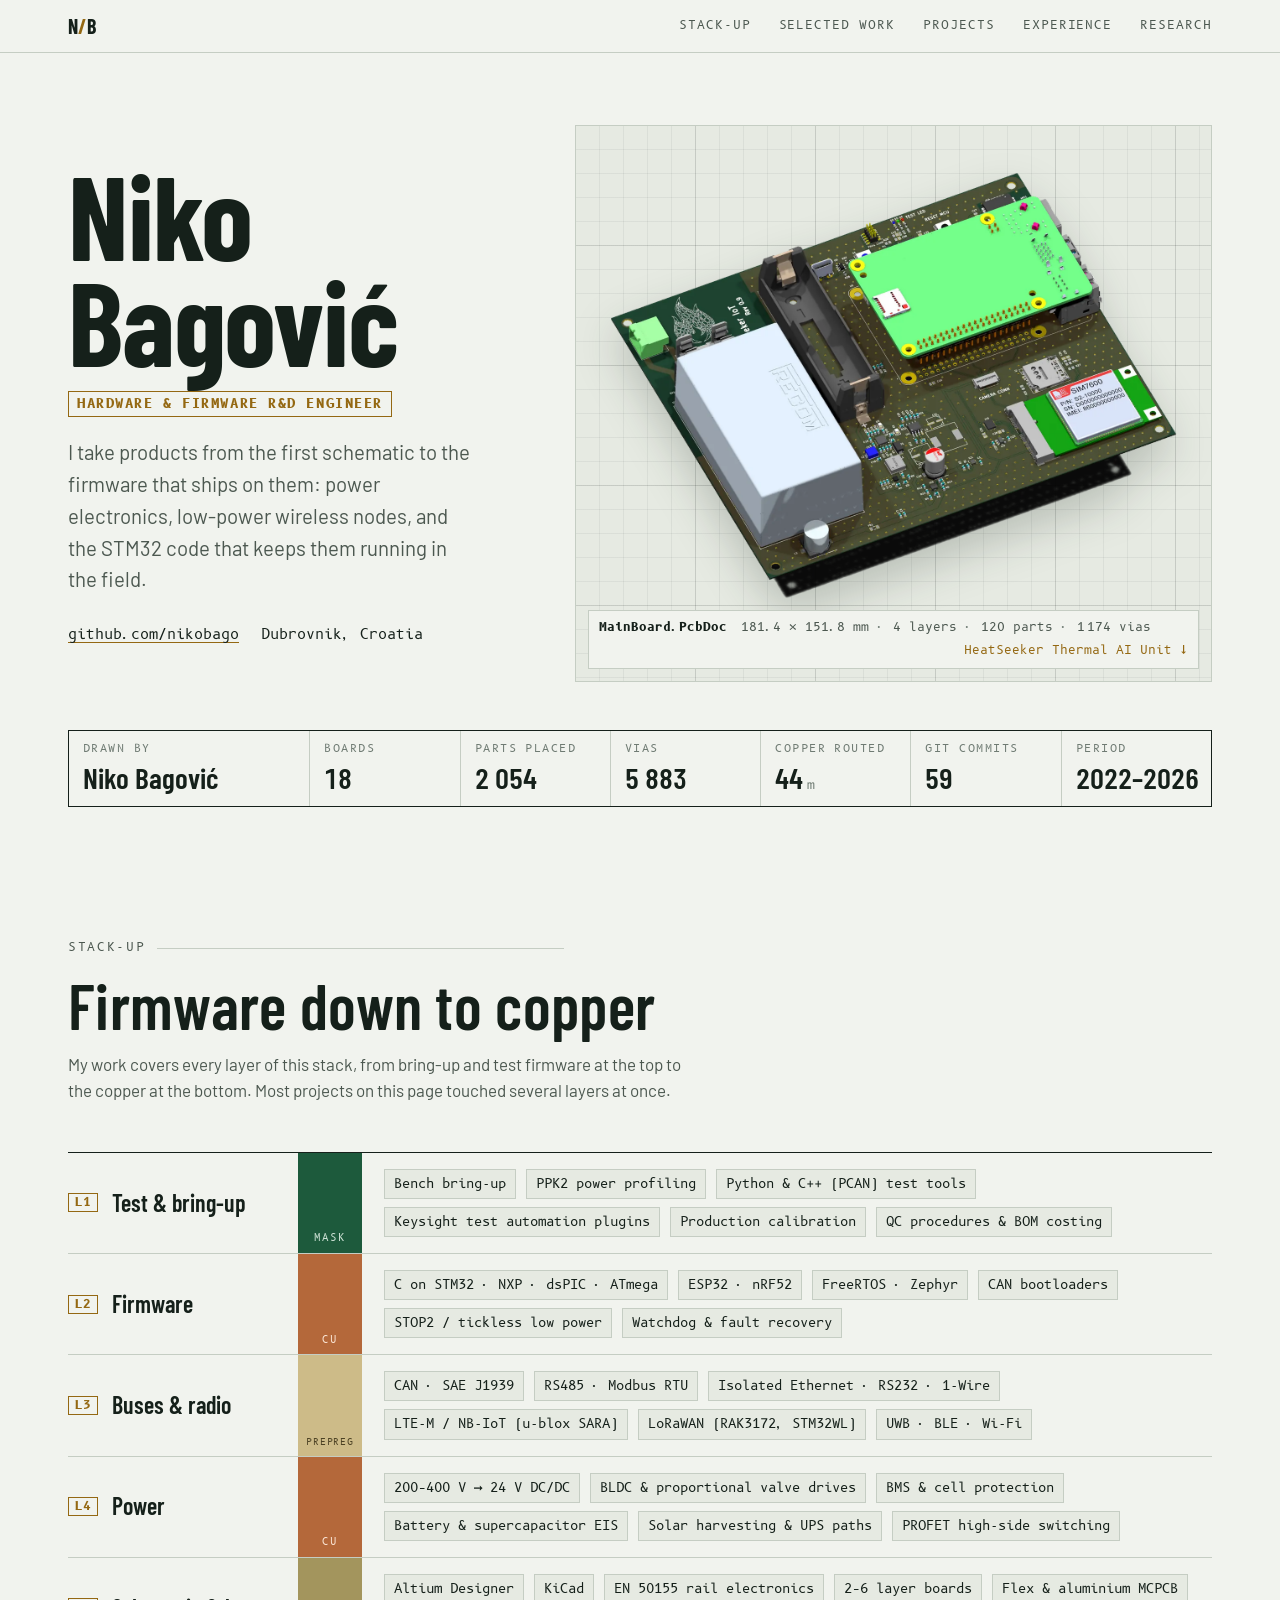
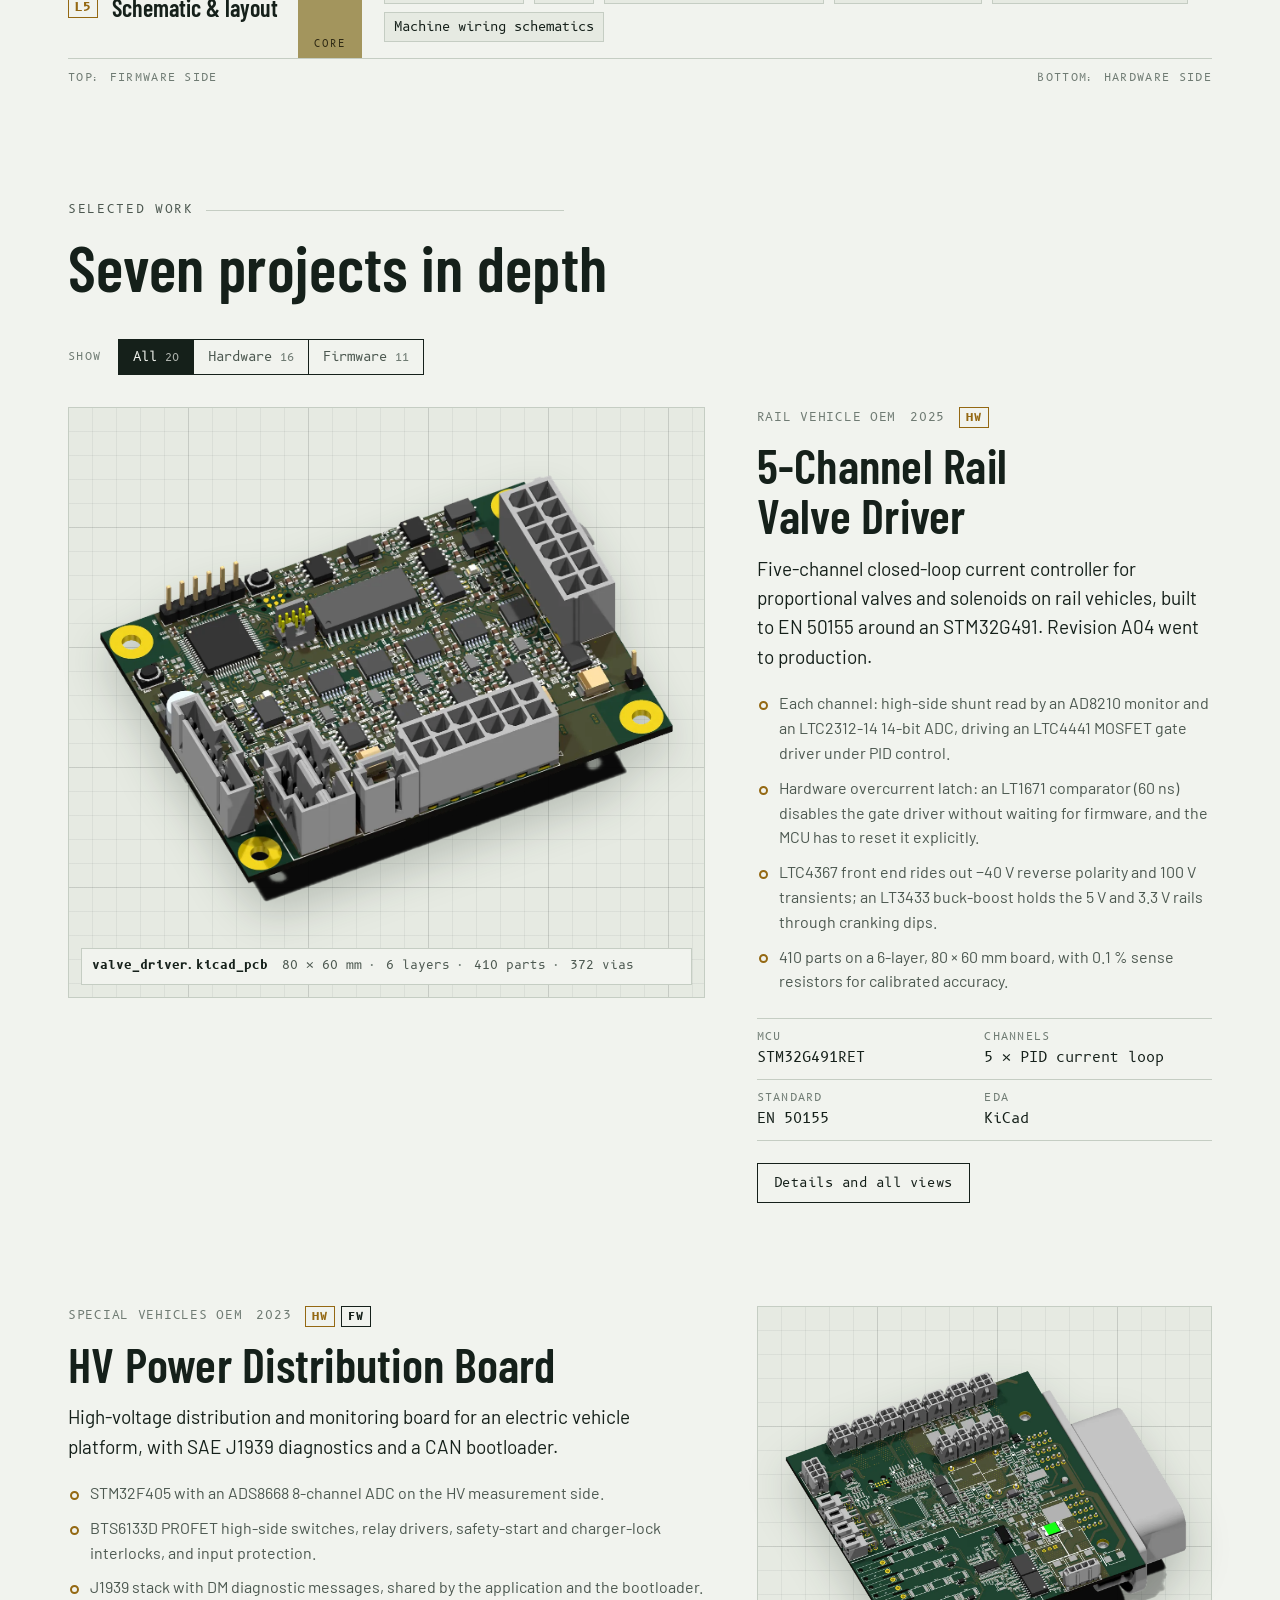
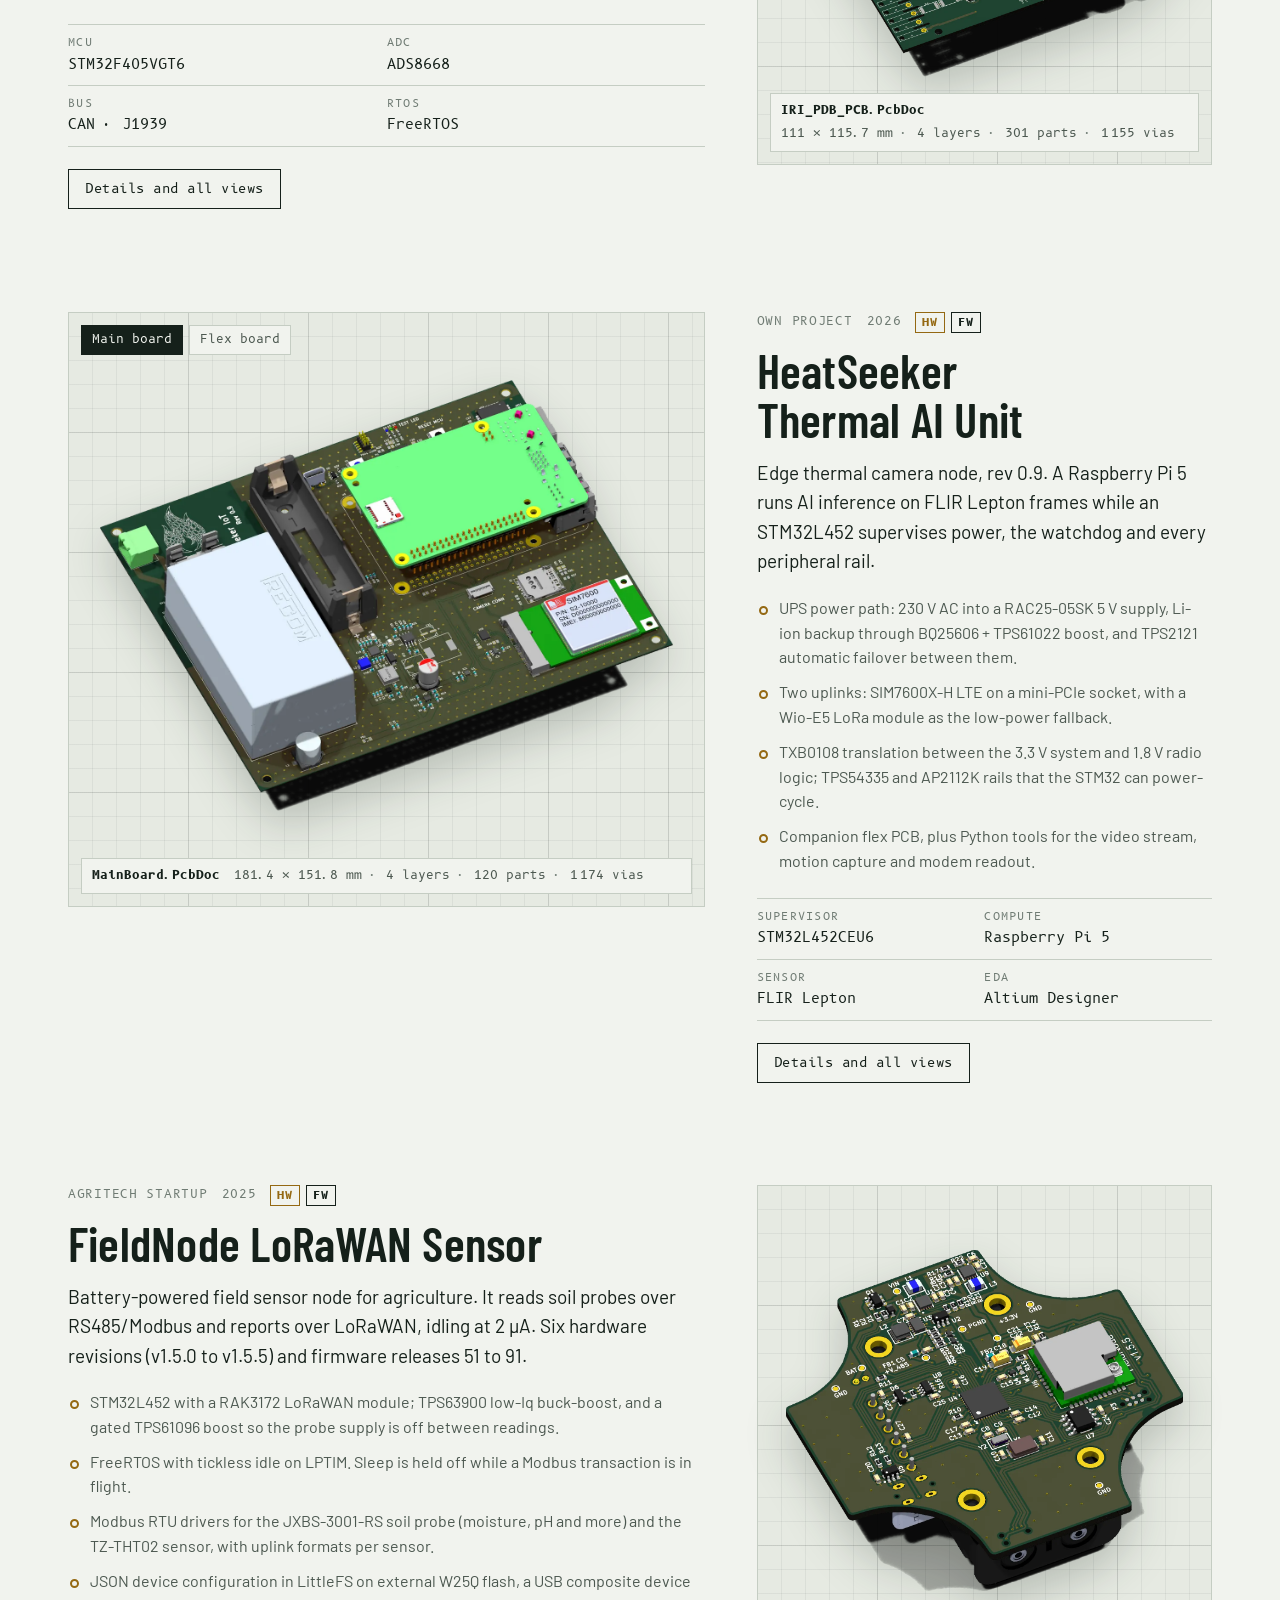
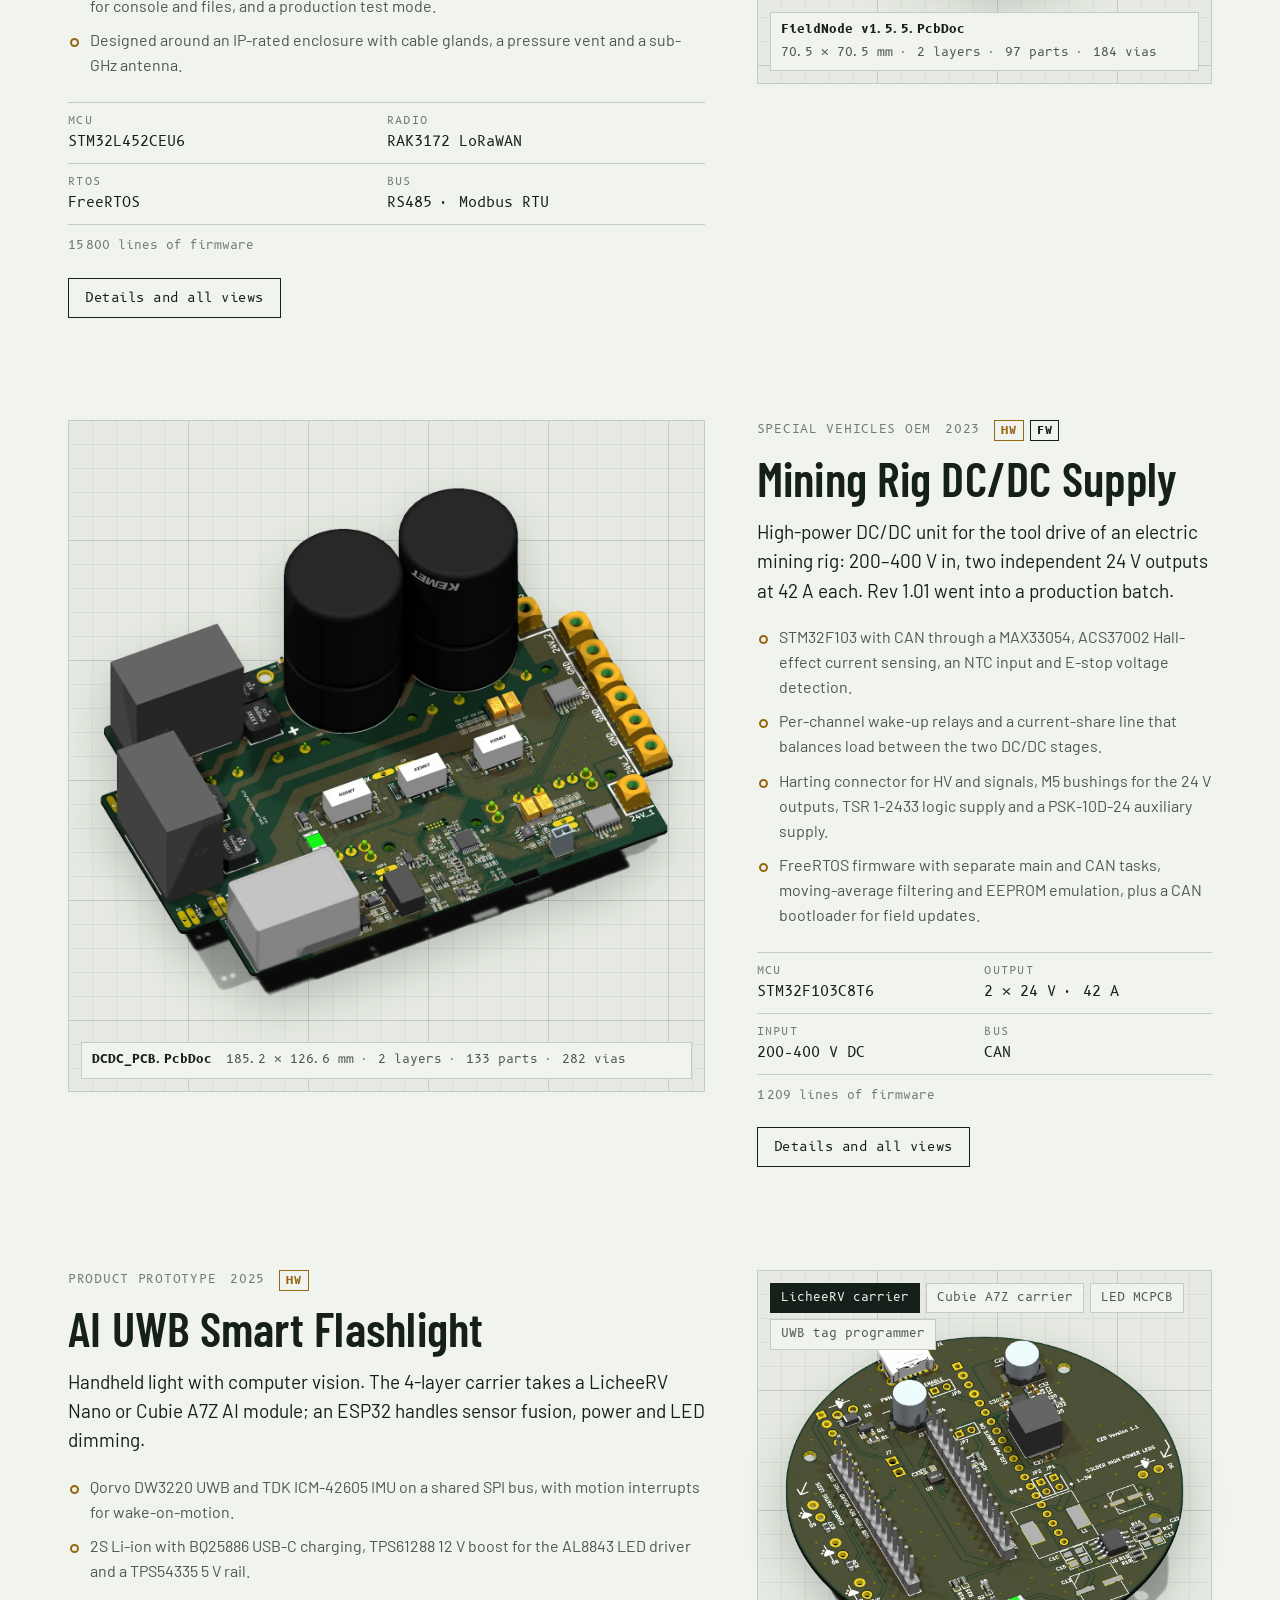
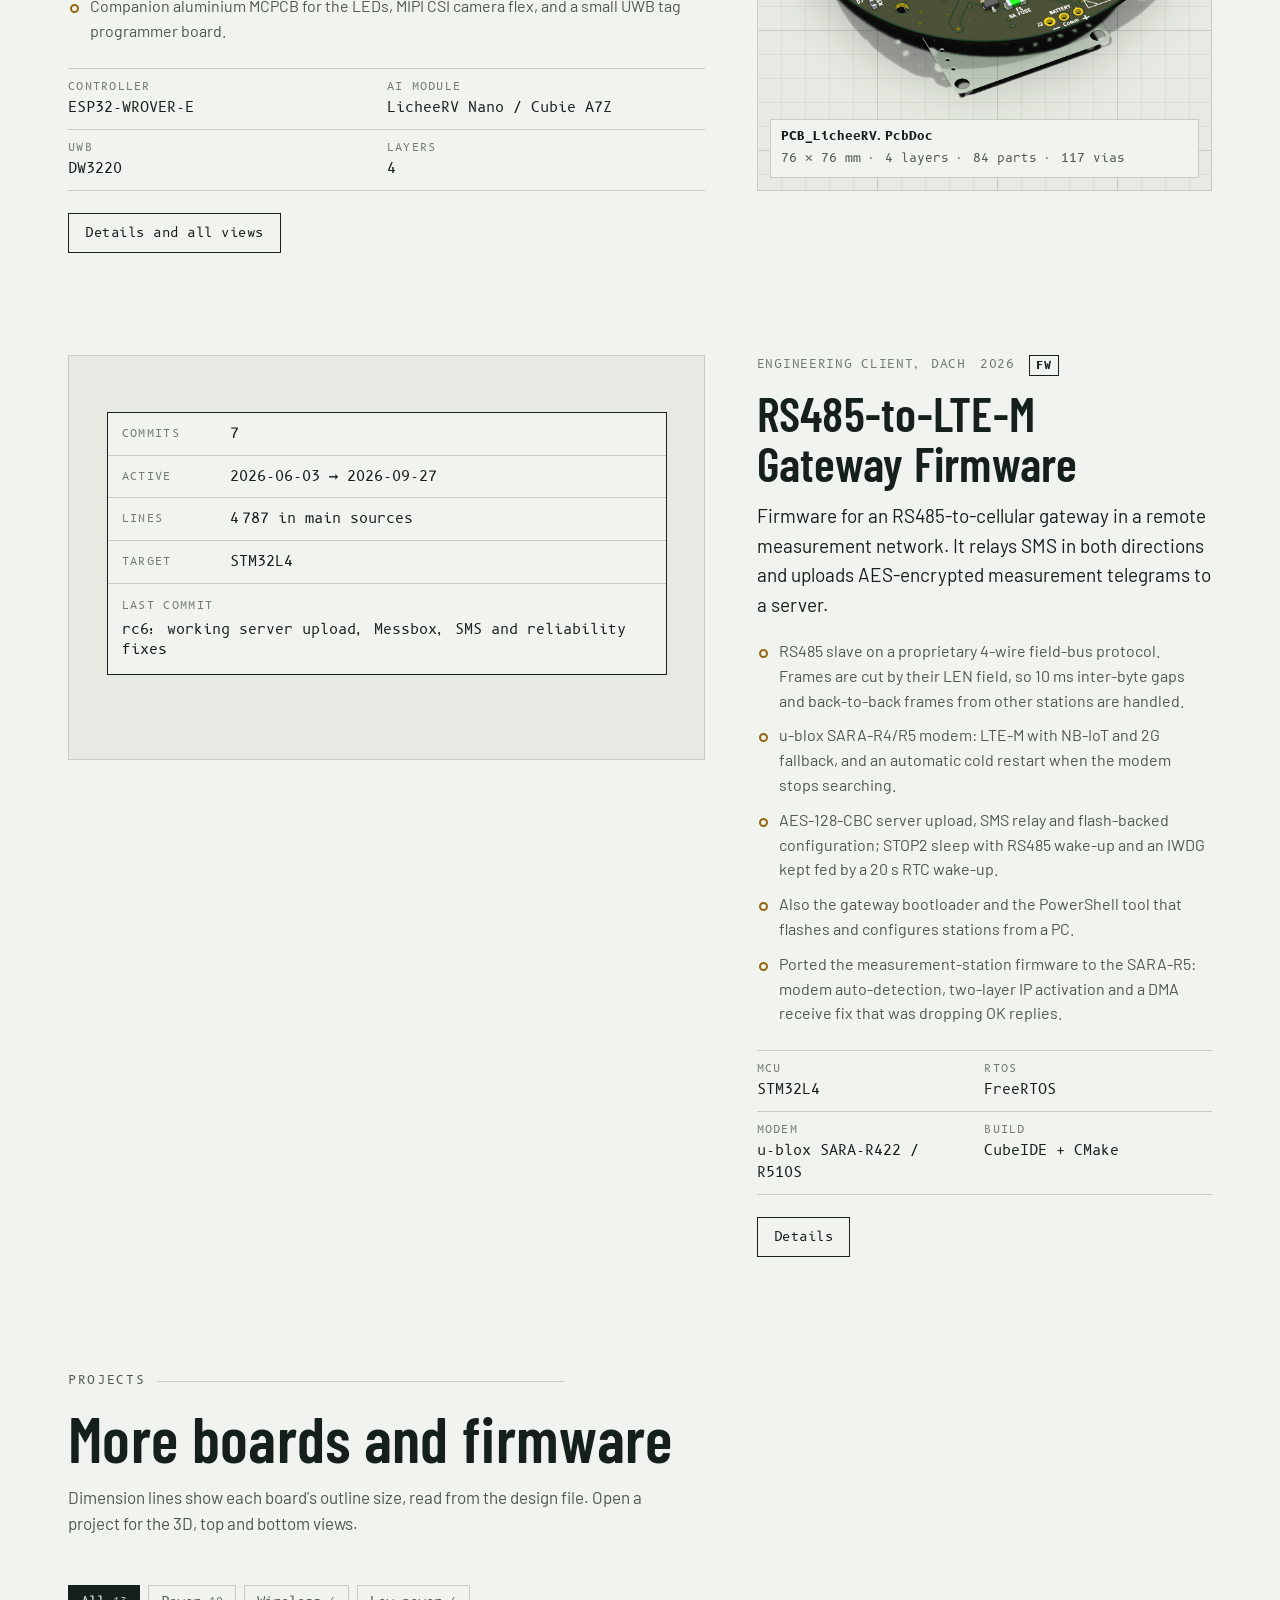
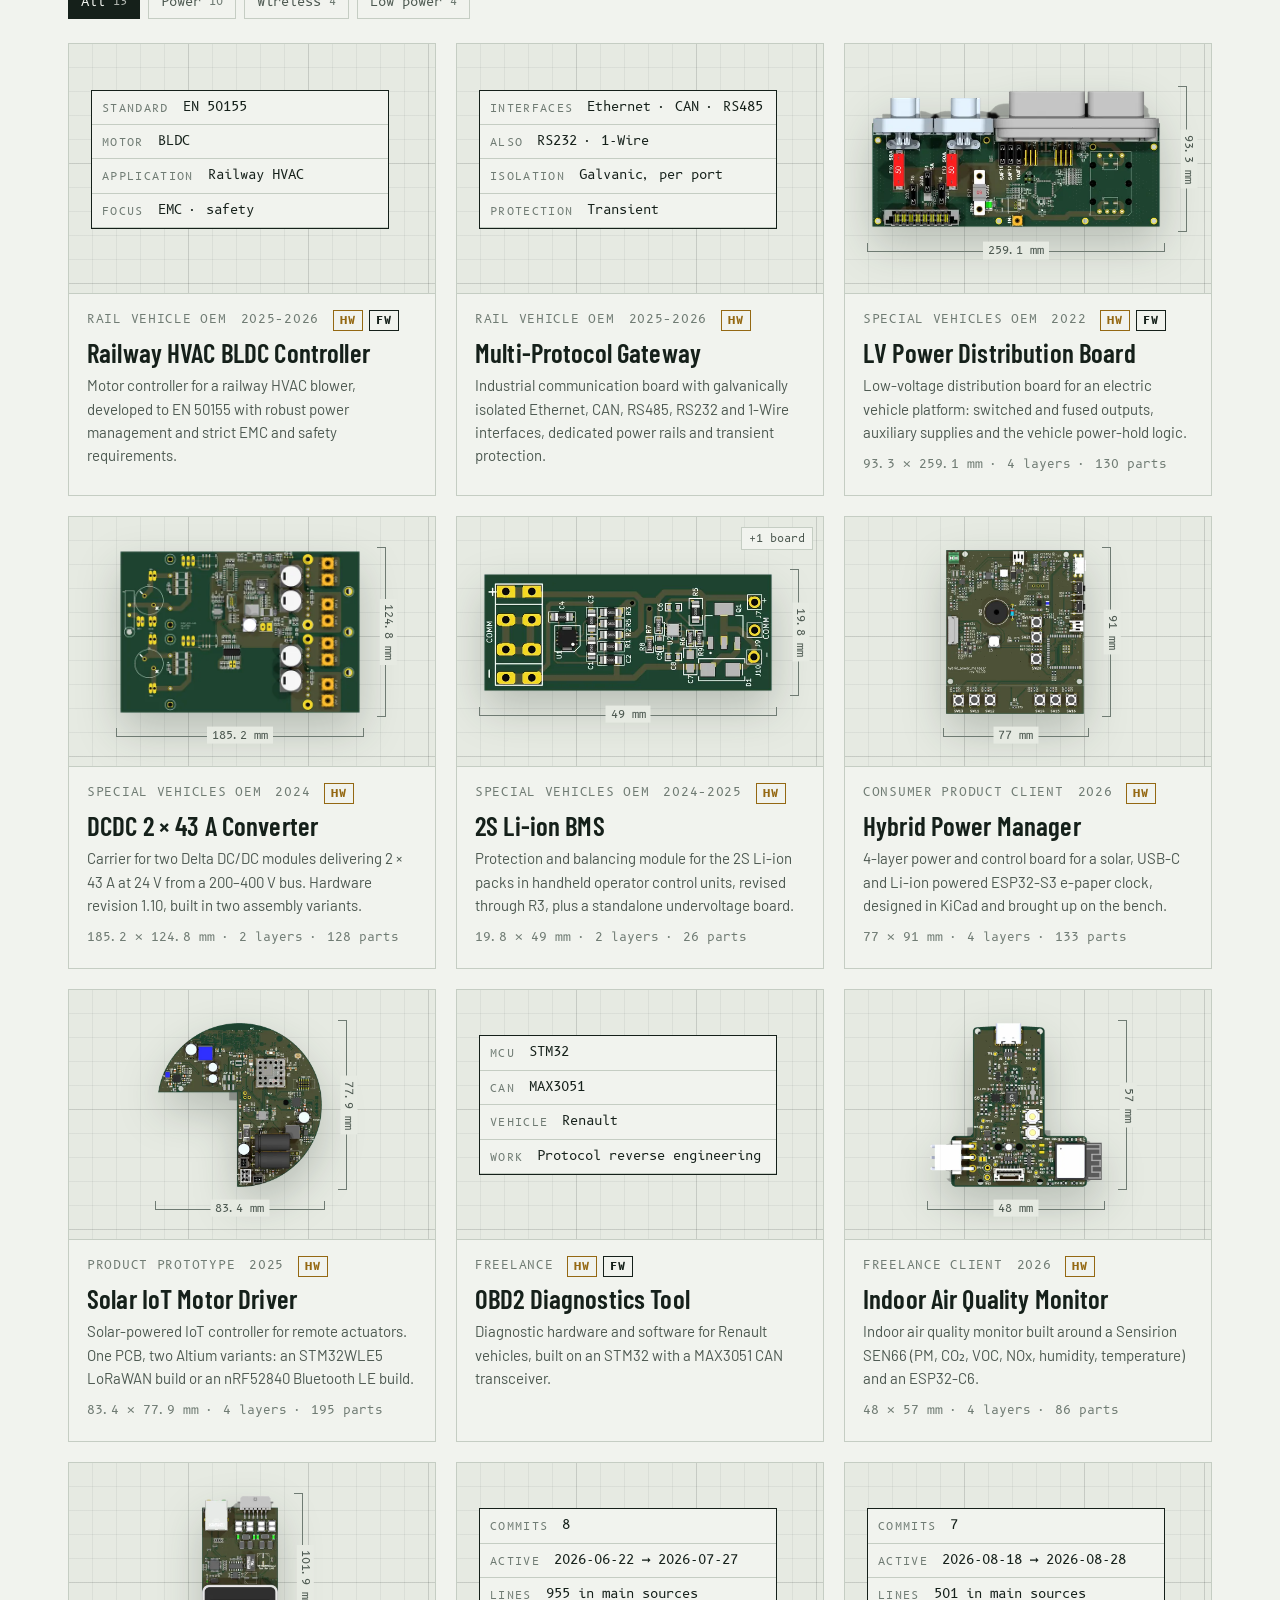
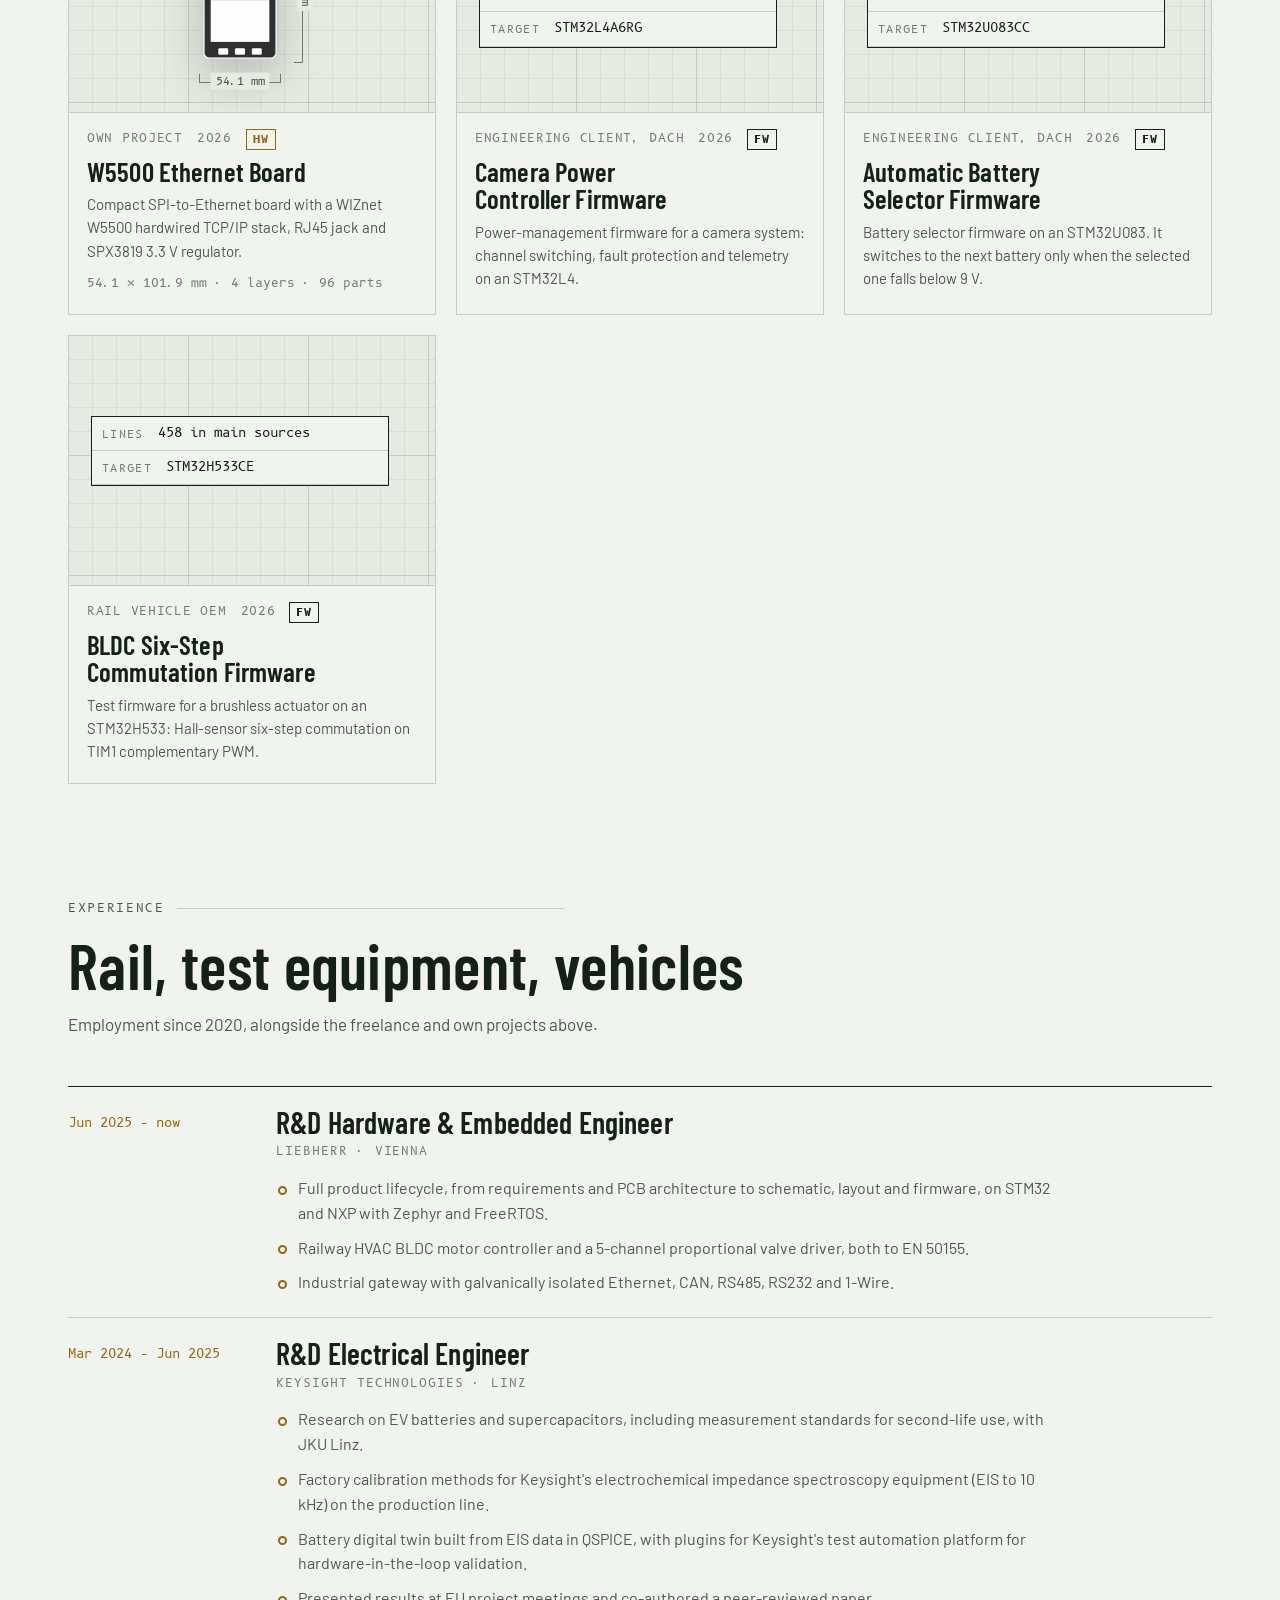
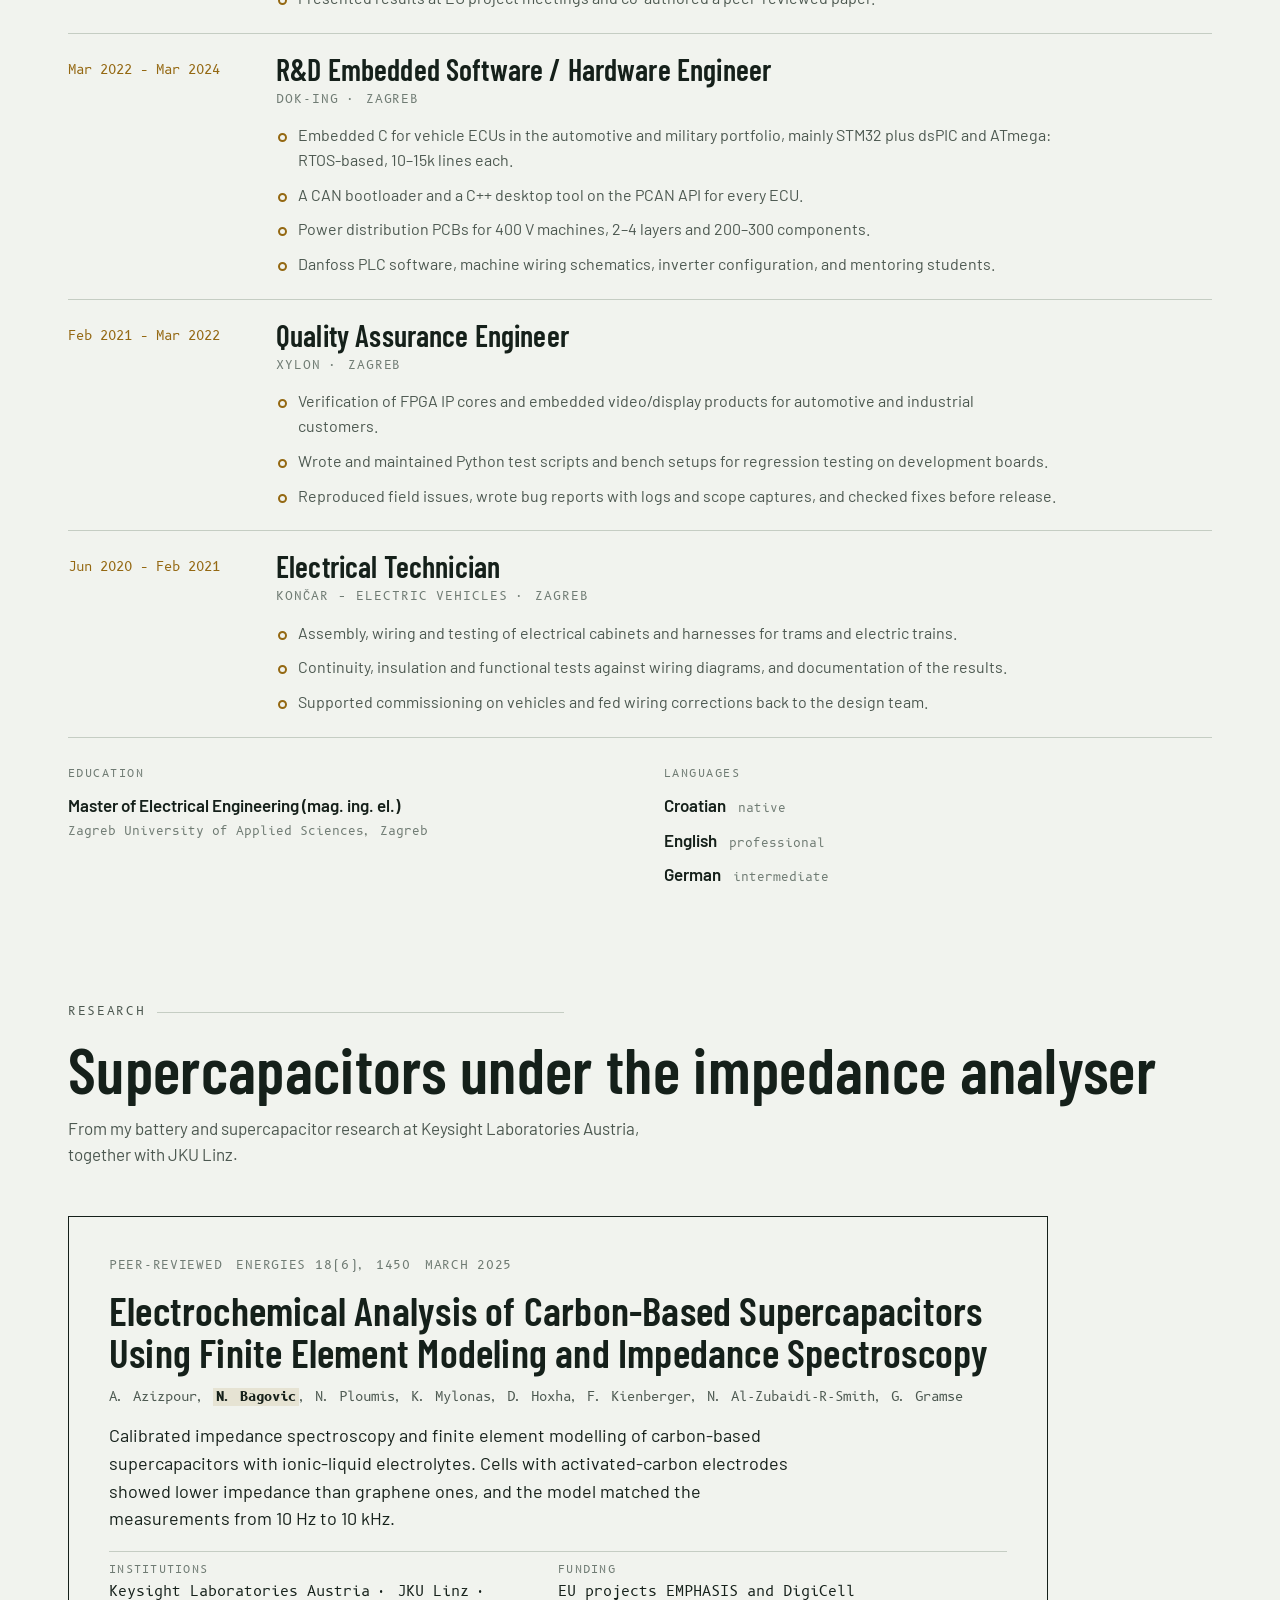
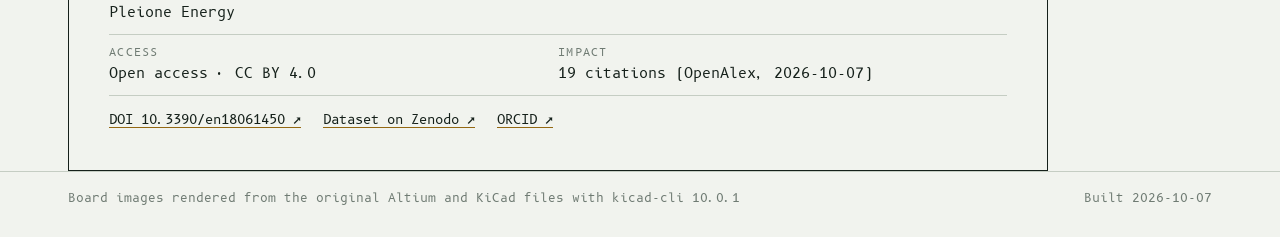
==== commit f22d02f3: "Update site sri 07.10.2026." ====
--- a/portfolio.html
+++ b/portfolio.html
@@ -642,11 +642,11 @@
         </div>
       </article>
       <article class="card" data-tags="hardware wireless low-power power" data-role="HW">
-        <button type="button" class="card-hit" data-open="airflora" aria-label="Open AirFlora Air Quality Monitor"></button>
-        <div class="card-visual grid-bg"><figure class="dim"><div class="dim-box"><img src="assets/boards/airflora-top-sm.webp" width="1100" height="1055" alt="rev 1, top view" loading="lazy" decoding="async"><span class="dim-x"><b>48 mm</b></span><span class="dim-y"><b>57 mm</b></span></div></figure></div>
+        <button type="button" class="card-hit" data-open="iaq-monitor" aria-label="Open Indoor Air Quality Monitor"></button>
+        <div class="card-visual grid-bg"><figure class="dim"><div class="dim-box"><img src="assets/boards/iaq-monitor-top-sm.webp" width="1100" height="1055" alt="rev 1, top view" loading="lazy" decoding="async"><span class="dim-x"><b>48 mm</b></span><span class="dim-y"><b>57 mm</b></span></div></figure></div>
         <div class="card-text">
           <p class="meta"><span>Freelance client</span><span>2026</span><span class="role role-hw" title="Hardware">HW</span></p>
-          <h3>AirFlora Air Quality Monitor</h3>
+          <h3>Indoor Air Quality Monitor</h3>
           <p>Indoor air quality monitor built around a Sensirion SEN66 (PM, CO₂, VOC, NOx, humidity, temperature) and an ESP32-C6.</p>
           <p class="facts"><span>48 × 57 mm</span><span>4 layers</span><span>86 parts</span></p>
         </div>
@@ -753,7 +753,7 @@
   </div>
 </dialog>
 
-<script type="application/json" id="data">{"thermal": {"title": "HeatSeeker Thermal AI Unit", "client": "Own project", "year": "2026", "role": ["HW", "FW"], "summary": "Edge thermal camera node, rev 0.9. A Raspberry Pi 5 runs AI inference on FLIR Lepton frames while an STM32L452 supervises power, the watchdog and every peripheral rail.", "points": ["UPS power path: 230 V AC into a RAC25-05SK 5 V supply, Li-ion backup through BQ25606 + TPS61022 boost, and TPS2121 automatic failover between them.", "Two uplinks: SIM7600X-H LTE on a mini-PCIe socket, with a Wio-E5 LoRa module as the low-power fallback.", "TXB0108 translation between the 3.3 V system and 1.8 V radio logic; TPS54335 and AP2112K rails that the STM32 can power-cycle.", "Companion flex PCB, plus Python tools for the video stream, motion capture and modem readout."], "specs": {"Supervisor": "STM32L452CEU6", "Compute": "Raspberry Pi 5", "Sensor": "FLIR Lepton", "EDA": "Altium Designer"}, "boards": [{"label": "Main board", "stats": {"w_mm": 181.4, "h_mm": 151.8, "layers": 4, "parts": 120, "pads": 560, "vias": 1174, "tracks": 897, "track_m": 2.74, "nets": 0, "file": "MainBoard.PcbDoc"}, "rot": false, "views": {"iso": "assets/boards/thermal-main-iso.webp", "top": "assets/boards/thermal-main-top.webp", "bottom": "assets/boards/thermal-main-bottom.webp"}}, {"label": "Flex board", "stats": {"w_mm": 5.5, "h_mm": 150.0, "layers": 2, "parts": 2, "pads": 20, "vias": 0, "tracks": 21, "track_m": 1.47, "nets": 0, "file": "flex.PcbDoc"}, "rot": true, "views": {"iso": "assets/boards/thermal-flex-iso.webp", "top": "assets/boards/thermal-flex-top.webp", "bottom": "assets/boards/thermal-flex-bottom.webp"}}], "fw": {"git": {"commits": 4, "first": "2026-03-29", "last": "2026-04-04", "last_subject": "gerge branch 'main' of https://github.com/nikobago/thermal_ai_unit"}}, "schematic": null, "link": null}, "valve": {"title": "5-Channel Rail Valve Driver", "client": "Rail vehicle OEM", "year": "2025", "role": ["HW"], "summary": "Five-channel closed-loop current controller for proportional valves and solenoids on rail vehicles, built to EN 50155 around an STM32G491. Revision A04 went to production.", "points": ["Each channel: high-side shunt read by an AD8210 monitor and an LTC2312-14 14-bit ADC, driving an LTC4441 MOSFET gate driver under PID control.", "Hardware overcurrent latch: an LT1671 comparator (60 ns) disables the gate driver without waiting for firmware, and the MCU has to reset it explicitly.", "LTC4367 front end rides out −40 V reverse polarity and 100 V transients; an LT3433 buck-boost holds the 5 V and 3.3 V rails through cranking dips.", "410 parts on a 6-layer, 80 × 60 mm board, with 0.1 % sense resistors for calibrated accuracy."], "specs": {"MCU": "STM32G491RET", "Channels": "5 × PID current loop", "Standard": "EN 50155", "EDA": "KiCad"}, "boards": [{"label": "rev A04", "stats": {"w_mm": 80.0, "h_mm": 60.0, "layers": 6, "parts": 410, "pads": 1176, "vias": 372, "tracks": 3807, "track_m": 6.43, "nets": 258, "file": "valve_driver.kicad_pcb"}, "rot": false, "views": {"iso": "assets/boards/valve-iso.webp", "top": "assets/boards/valve-top.webp", "bottom": "assets/boards/valve-bottom.webp"}}], "fw": {"git": {"commits": 3, "first": "2025-11-25", "last": "2025-12-17", "last_subject": "Update README.md"}}, "schematic": null, "link": null}, "lte-gateway": {"title": "RS485-to-LTE-M Gateway Firmware", "client": "Engineering client, DACH", "year": "2026", "role": ["FW"], "summary": "Firmware for an RS485-to-cellular gateway in a remote measurement network. It relays SMS in both directions and uploads AES-encrypted measurement telegrams to a server.", "points": ["RS485 slave on a proprietary 4-wire field-bus protocol. Frames are cut by their LEN field, so 10 ms inter-byte gaps and back-to-back frames from other stations are handled.", "u-blox SARA-R4/R5 modem: LTE-M with NB-IoT and 2G fallback, and an automatic cold restart when the modem stops searching.", "AES-128-CBC server upload, SMS relay and flash-backed configuration; STOP2 sleep with RS485 wake-up and an IWDG kept fed by a 20 s RTC wake-up.", "Also the gateway bootloader and the PowerShell tool that flashes and configures stations from a PC.", "Ported the measurement-station firmware to the SARA-R5: modem auto-detection, two-layer IP activation and a DMA receive fix that was dropping OK replies."], "specs": {"MCU": "STM32L4", "RTOS": "FreeRTOS", "Modem": "u-blox SARA-R422 / R510S", "Build": "CubeIDE + CMake"}, "boards": [], "fw": {"lines": 4787, "git": {"commits": 7, "repos": 4, "first": "2026-06-03", "last": "2026-09-27", "last_subject": "rc6: working server upload, Messbox, SMS and reliability fixes"}}, "schematic": null, "link": null}, "fieldnode": {"title": "FieldNode LoRaWAN Sensor", "client": "Agritech startup", "year": "2025", "role": ["HW", "FW"], "summary": "Battery-powered field sensor node for agriculture. It reads soil probes over RS485/Modbus and reports over LoRaWAN, idling at 2 µA. Six hardware revisions (v1.5.0 to v1.5.5) and firmware releases 51 to 91.", "points": ["STM32L452 with a RAK3172 LoRaWAN module; TPS63900 low-Iq buck-boost, and a gated TPS61096 boost so the probe supply is off between readings.", "FreeRTOS with tickless idle on LPTIM. Sleep is held off while a Modbus transaction is in flight.", "Modbus RTU drivers for the JXBS-3001-RS soil probe (moisture, pH and more) and the TZ-THT02 sensor, with uplink formats per sensor.", "JSON device configuration in LittleFS on external W25Q flash, a USB composite device for console and files, and a production test mode.", "Designed around an IP-rated enclosure with cable glands, a pressure vent and a sub-GHz antenna."], "specs": {"MCU": "STM32L452CEU6", "Radio": "RAK3172 LoRaWAN", "RTOS": "FreeRTOS", "Bus": "RS485 · Modbus RTU"}, "boards": [{"label": "v1.5.5", "stats": {"w_mm": 70.5, "h_mm": 70.5, "layers": 2, "parts": 97, "pads": 359, "vias": 184, "tracks": 1117, "track_m": 1.68, "nets": 0, "file": "FieldNode v1.5.5.PcbDoc"}, "rot": false, "views": {"iso": "assets/boards/fieldnode-iso.webp", "top": "assets/boards/fieldnode-top.webp", "bottom": "assets/boards/fieldnode-bottom.webp"}}], "fw": {"lines": 15800}, "schematic": null, "link": null}, "dcdc400": {"title": "Mining Rig DC/DC Supply", "client": "Special vehicles OEM", "year": "2023", "role": ["HW", "FW"], "summary": "High-power DC/DC unit for the tool drive of an electric mining rig: 200–400 V in, two independent 24 V outputs at 42 A each. Rev 1.01 went into a production batch.", "points": ["STM32F103 with CAN through a MAX33054, ACS37002 Hall-effect current sensing, an NTC input and E-stop voltage detection.", "Per-channel wake-up relays and a current-share line that balances load between the two DC/DC stages.", "Harting connector for HV and signals, M5 bushings for the 24 V outputs, TSR 1-2433 logic supply and a PSK-10D-24 auxiliary supply.", "FreeRTOS firmware with separate main and CAN tasks, moving-average filtering and EEPROM emulation, plus a CAN bootloader for field updates."], "specs": {"MCU": "STM32F103C8T6", "Output": "2 × 24 V · 42 A", "Input": "200–400 V DC", "Bus": "CAN"}, "boards": [{"label": "Rev 1.01", "stats": {"w_mm": 185.2, "h_mm": 126.6, "layers": 2, "parts": 133, "pads": 517, "vias": 282, "tracks": 1184, "track_m": 3.38, "nets": 0, "file": "DCDC_PCB.PcbDoc"}, "rot": false, "views": {"iso": "assets/boards/dcdc400-iso.webp", "top": "assets/boards/dcdc400-top.webp", "bottom": "assets/boards/dcdc400-bottom.webp"}}], "fw": {"lines": 1209}, "schematic": null, "link": null}, "hvac": {"title": "Railway HVAC BLDC Controller", "client": "Rail vehicle OEM", "year": "2025–2026", "role": ["HW", "FW"], "summary": "Motor controller for a railway HVAC blower, developed to EN 50155 with robust power management and strict EMC and safety requirements.", "points": ["Built to EN 50155, the standard for electronic equipment on rolling stock.", "Power management, EMC and safety compliance designed in from the requirements stage."], "specs": {"Standard": "EN 50155", "Motor": "BLDC", "Application": "Railway HVAC", "Focus": "EMC · safety"}, "boards": [], "fw": null, "schematic": null, "link": null}, "gateway": {"title": "Multi-Protocol Gateway", "client": "Rail vehicle OEM", "year": "2025–2026", "role": ["HW"], "summary": "Industrial communication board with galvanically isolated Ethernet, CAN, RS485, RS232 and 1-Wire interfaces, dedicated power rails and transient protection.", "points": ["Every interface galvanically isolated, each with its own power rail.", "Transient protection sized for industrial and vehicle wiring."], "specs": {"Interfaces": "Ethernet · CAN · RS485", "Also": "RS232 · 1-Wire", "Isolation": "Galvanic, per port", "Protection": "Transient"}, "boards": [], "fw": null, "schematic": null, "link": null}, "hvpdb": {"title": "HV Power Distribution Board", "client": "Special vehicles OEM", "year": "2023", "role": ["HW", "FW"], "summary": "High-voltage distribution and monitoring board for an electric vehicle platform, with SAE J1939 diagnostics and a CAN bootloader.", "points": ["STM32F405 with an ADS8668 8-channel ADC on the HV measurement side.", "BTS6133D PROFET high-side switches, relay drivers, safety-start and charger-lock interlocks, and input protection.", "J1939 stack with DM diagnostic messages, shared by the application and the bootloader."], "specs": {"MCU": "STM32F405VGT6", "ADC": "ADS8668", "Bus": "CAN · J1939", "RTOS": "FreeRTOS"}, "boards": [{"label": "HV PDB", "stats": {"w_mm": 111.0, "h_mm": 115.7, "layers": 4, "parts": 301, "pads": 1063, "vias": 1155, "tracks": 2975, "track_m": 6.52, "nets": 0, "file": "IRI_PDB_PCB.PcbDoc"}, "rot": false, "views": {"iso": "assets/boards/hvpdb-iso.webp", "top": "assets/boards/hvpdb-top.webp", "bottom": "assets/boards/hvpdb-bottom.webp"}}], "fw": null, "schematic": null, "link": null}, "lvpdb": {"title": "LV Power Distribution Board", "client": "Special vehicles OEM", "year": "2022", "role": ["HW", "FW"], "summary": "Low-voltage distribution board for an electric vehicle platform: switched and fused outputs, auxiliary supplies and the vehicle power-hold logic.", "points": ["STM32F303 controlling BTS6133D high-side switches on the switched outputs.", "Power-entry protection, start-button and MCU power-hold circuit, and a TL7726 voltage supervisor.", "CAN processing firmware and its own bootloader."], "specs": {"MCU": "STM32F303VBT6", "Bus": "CAN", "Switching": "BTS6133D", "EDA": "Altium Designer"}, "boards": [{"label": "LV PDB", "stats": {"w_mm": 93.3, "h_mm": 259.1, "layers": 4, "parts": 130, "pads": 618, "vias": 1230, "tracks": 963, "track_m": 3.36, "nets": 0, "file": "00_LVPDB_MAS.PcbDoc"}, "rot": true, "views": {"iso": "assets/boards/lvpdb-iso.webp", "top": "assets/boards/lvpdb-top.webp", "bottom": "assets/boards/lvpdb-bottom.webp"}}], "fw": null, "schematic": null, "link": null}, "dcdc200": {"title": "DCDC 2 × 43 A Converter", "client": "Special vehicles OEM", "year": "2024", "role": ["HW"], "summary": "Carrier for two Delta DC/DC modules delivering 2 × 43 A at 24 V from a 200–400 V bus. Hardware revision 1.10, built in two assembly variants.", "points": ["One bare PCB, two assembled products that differ only in four fitted parts.", "Full release package: wiring diagrams, QC test procedure, declaration label and a SolidWorks enclosure assembly with 3D-printed PCB spacers."], "specs": {"Output": "24 V · 2 × 43 A", "Input": "200–400 V DC", "Rev": "HW 1.10", "EDA": "Altium Designer"}, "boards": [{"label": "HW 1.10", "stats": {"w_mm": 185.2, "h_mm": 124.8, "layers": 2, "parts": 128, "pads": 484, "vias": 168, "tracks": 639, "track_m": 2.53, "nets": 0, "file": "DCDC_200-400_24_2x43A_HW1.10.pcbdoc"}, "rot": false, "views": {"iso": "assets/boards/dcdc200-iso.webp", "top": "assets/boards/dcdc200-top.webp", "bottom": "assets/boards/dcdc200-bottom.webp"}}], "fw": null, "schematic": null, "link": null}, "bms": {"title": "2S Li-ion BMS", "client": "Special vehicles OEM", "year": "2024–2025", "role": ["HW"], "summary": "Protection and balancing module for the 2S Li-ion packs in handheld operator control units, revised through R3, plus a standalone undervoltage board.", "points": ["BQ29200 primary protection with automatic cell balancing, and a BQ2962 as an independent second overvoltage layer.", "Low-side BUK98150 MOSFET disconnect, with RC-filtered cell sense lines against false trips.", "Undervoltage protection split into its own board so existing packs can be retrofitted."], "specs": {"Cells": "2S Li-ion", "Protection": "BQ29200 + BQ2962", "Switch": "BUK98150-55A", "Revisions": "R1 → R3 + UVP"}, "boards": [{"label": "BMS R3", "stats": {"w_mm": 19.8, "h_mm": 49.0, "layers": 2, "parts": 26, "pads": 69, "vias": 2, "tracks": 181, "track_m": 0.33, "nets": 0, "file": "Macro_Micro_BMS_R3.PcbDoc"}, "rot": true, "views": {"iso": "assets/boards/bms-r3-iso.webp", "top": "assets/boards/bms-r3-top.webp", "bottom": "assets/boards/bms-r3-bottom.webp"}}, {"label": "UVP", "stats": {"w_mm": 19.8, "h_mm": 49.0, "layers": 2, "parts": 18, "pads": 39, "vias": 1, "tracks": 84, "track_m": 0.15, "nets": 0, "file": "Macro_Micro_UVP.PcbDoc"}, "rot": true, "views": {"iso": "assets/boards/bms-uvp-iso.webp", "top": "assets/boards/bms-uvp-top.webp", "bottom": "assets/boards/bms-uvp-bottom.webp"}}], "fw": {"git": {"commits": 2, "first": "2025-12-17", "last": "2025-12-17", "last_subject": "Create README.md"}}, "schematic": null, "link": null}, "hpm": {"title": "Hybrid Power Manager", "client": "Consumer product client", "year": "2026", "role": ["HW"], "summary": "4-layer power and control board for a solar, USB-C and Li-ion powered ESP32-S3 e-paper clock, designed in KiCad and brought up on the bench.", "points": ["Power tree: BQ24074 USB charger, LT3652 solar charger, BQ25504 energy harvester, TPS63802 buck-boost and a MAX17048 fuel gauge.", "ESP32-S3-WROOM with a 4.2\" e-paper FPC, piezo buzzer, ambient light sensor and a full button matrix.", "Bench bring-up with the client's test firmware: peripheral, button and display checks, then a one-hour PPK2 soak against a sub-50 µA deep-sleep target.", "Per-unit BOM costing, then v2 requirements for a low-cost variant and a solar variant."], "specs": {"MCU": "ESP32-S3", "Display": "4.2\" e-paper", "Layers": "4", "EDA": "KiCad"}, "boards": [{"label": "rev V1.00", "stats": {"w_mm": 77.0, "h_mm": 91.0, "layers": 4, "parts": 133, "pads": 476, "vias": 267, "tracks": 882, "track_m": 2.74, "nets": 0, "file": "hybrid_power_manager.kicad_pcb"}, "rot": false, "views": {"iso": "assets/boards/hpm-iso.webp", "top": "assets/boards/hpm-top.webp", "bottom": "assets/boards/hpm-bottom.webp"}}], "fw": {"git": {"commits": 19, "first": "2026-04-21", "last": "2026-08-17", "last_subject": "bom comments answered"}}, "schematic": null, "link": null}, "flashlight": {"title": "AI UWB Smart Flashlight", "client": "Product prototype", "year": "2025", "role": ["HW"], "summary": "Handheld light with computer vision. The 4-layer carrier takes a LicheeRV Nano or Cubie A7Z AI module; an ESP32 handles sensor fusion, power and LED dimming.", "points": ["Qorvo DW3220 UWB and TDK ICM-42605 IMU on a shared SPI bus, with motion interrupts for wake-on-motion.", "2S Li-ion with BQ25886 USB-C charging, TPS61288 12 V boost for the AL8843 LED driver and a TPS54335 5 V rail.", "Companion aluminium MCPCB for the LEDs, MIPI CSI camera flex, and a small UWB tag programmer board."], "specs": {"Controller": "ESP32-WROVER-E", "AI module": "LicheeRV Nano / Cubie A7Z", "UWB": "DW3220", "Layers": "4"}, "boards": [{"label": "LicheeRV carrier", "stats": {"w_mm": 76.0, "h_mm": 76.0, "layers": 4, "parts": 84, "pads": 304, "vias": 117, "tracks": 639, "track_m": 1.33, "nets": 0, "file": "PCB_LicheeRV.PcbDoc"}, "rot": false, "views": {"iso": "assets/boards/flash-lichee-iso.webp", "top": "assets/boards/flash-lichee-top.webp", "bottom": "assets/boards/flash-lichee-bottom.webp"}}, {"label": "Cubie A7Z carrier", "stats": {"w_mm": 76.0, "h_mm": 76.0, "layers": 4, "parts": 83, "pads": 316, "vias": 83, "tracks": 617, "track_m": 1.3, "nets": 0, "file": "PCB_Cube.PcbDoc"}, "rot": false, "views": {"iso": "assets/boards/flash-cube-iso.webp", "top": "assets/boards/flash-cube-top.webp", "bottom": "assets/boards/flash-cube-bottom.webp"}}, {"label": "LED MCPCB", "stats": {"w_mm": 76.0, "h_mm": 76.0, "layers": 2, "parts": 4, "pads": 12, "vias": 2, "tracks": 13, "track_m": 0.17, "nets": 0, "file": "LED_HeatSink_PCB.PcbDoc"}, "rot": false, "views": {"iso": "assets/boards/flash-led-iso.webp", "top": "assets/boards/flash-led-top.webp", "bottom": "assets/boards/flash-led-bottom.webp"}}, {"label": "UWB tag programmer", "stats": {"w_mm": 33.6, "h_mm": 33.6, "layers": 2, "parts": 8, "pads": 23, "vias": 6, "tracks": 48, "track_m": 0.16, "nets": 0, "file": "PCB1.PcbDoc"}, "rot": false, "views": {"iso": "assets/boards/flash-uwbprog-iso.webp", "top": "assets/boards/flash-uwbprog-top.webp", "bottom": "assets/boards/flash-uwbprog-bottom.webp"}}], "fw": {"git": {"commits": 7, "first": "2025-11-25", "last": "2025-12-04", "last_subject": "Change in the wiring document, removed the templates"}}, "schematic": null, "link": null}, "sunbull": {"title": "Solar IoT Motor Driver", "client": "Product prototype", "year": "2025", "role": ["HW"], "summary": "Solar-powered IoT controller for remote actuators. One PCB, two Altium variants: an STM32WLE5 LoRaWAN build or an nRF52840 Bluetooth LE build.", "points": ["2S Li-ion with BQ25886 solar charging, a MAX17049 fuel gauge and an INA228 20-bit power monitor, so firmware can hold off motor moves when energy is low.", "TPS61288 boost into a MAX22212 H-bridge with current limiting, for valves, shutters and linear actuators.", "LC86G GPS on a switchable rail, ICM-20689 IMU for tamper alerts, SHTC3 climate sensor and 64 Mbit MX25R flash for offline logging."], "specs": {"Variants": "STM32WLE5 / nRF52840", "Motor driver": "MAX22212", "Battery": "2S Li-ion, solar", "EDA": "Altium Designer"}, "boards": [{"label": "V1 2025", "stats": {"w_mm": 83.4, "h_mm": 77.9, "layers": 4, "parts": 195, "pads": 642, "vias": 376, "tracks": 2041, "track_m": 4.45, "nets": 0, "file": "solar_motor_drive.PcbDoc"}, "rot": false, "views": {"iso": "assets/boards/sunbull-iso.webp", "top": "assets/boards/sunbull-top.webp", "bottom": "assets/boards/sunbull-bottom.webp"}}], "fw": {"git": {"commits": 2, "first": "2025-11-25", "last": "2025-12-17", "last_subject": "Create README.md"}}, "schematic": null, "link": null}, "obd2": {"title": "OBD2 Diagnostics Tool", "client": "Freelance", "year": "", "role": ["HW", "FW"], "summary": "Diagnostic hardware and software for Renault vehicles, built on an STM32 with a MAX3051 CAN transceiver.", "points": ["Reverse-engineered raw CAN traffic to reconstruct Renault's proprietary diagnostic protocols."], "specs": {"MCU": "STM32", "CAN": "MAX3051", "Vehicle": "Renault", "Work": "Protocol reverse engineering"}, "boards": [], "fw": null, "schematic": null, "link": null}, "airflora": {"title": "AirFlora Air Quality Monitor", "client": "Freelance client", "year": "2026", "role": ["HW"], "summary": "Indoor air quality monitor built around a Sensirion SEN66 (PM, CO₂, VOC, NOx, humidity, temperature) and an ESP32-C6.", "points": ["ESP32-C6-MINI with a 32.768 kHz crystal for accurate sleep timing.", "SEN66 on a JST-GH connector with its own TPS22917 load switch, so the sensor is fully off between samples.", "BQ25622 charger, MAX17048 fuel gauge, TUSB320 USB-C detection and a 12 V auxiliary input."], "specs": {"MCU": "ESP32-C6", "Sensor": "Sensirion SEN66", "Charger": "BQ25622", "EDA": "KiCad"}, "boards": [{"label": "rev 1", "stats": {"w_mm": 48.0, "h_mm": 57.0, "layers": 4, "parts": 86, "pads": 296, "vias": 131, "tracks": 703, "track_m": 1.13, "nets": 0, "file": "airflora_iaq.kicad_pcb"}, "rot": false, "views": {"iso": "assets/boards/airflora-iso.webp", "top": "assets/boards/airflora-top.webp", "bottom": "assets/boards/airflora-bottom.webp"}}], "fw": null, "schematic": null, "link": null}, "lanm5": {"title": "W5500 Ethernet Board", "client": "Own project", "year": "2026", "role": ["HW"], "summary": "Compact SPI-to-Ethernet board with a WIZnet W5500 hardwired TCP/IP stack, RJ45 jack and SPX3819 3.3 V regulator.", "points": ["Full Altium release: DRC report, Gerbers, drill files and BOM."], "specs": {"Controller": "W5500", "Interface": "SPI", "Regulator": "SPX3819", "EDA": "Altium Designer"}, "boards": [{"label": "rev 1", "stats": {"w_mm": 54.1, "h_mm": 101.9, "layers": 4, "parts": 96, "pads": 422, "vias": 333, "tracks": 1374, "track_m": 3.64, "nets": 0, "file": "PCB1.PcbDoc"}, "rot": false, "views": {"iso": "assets/boards/lanm5-iso.webp", "top": "assets/boards/lanm5-top.webp", "bottom": "assets/boards/lanm5-bottom.webp"}}], "fw": null, "schematic": null, "link": null}, "tbm": {"title": "Camera Power Controller Firmware", "client": "Engineering client, DACH", "year": "2026", "role": ["FW"], "summary": "Power-management firmware for a camera system: channel switching, fault protection and telemetry on an STM32L4.", "points": ["State machine with debounced switch input, timeouts and sleep. The MCU does not suspend its clock while the 1 s debounce timer runs.", "PROFET fault detection through ADC sense lines, with the threshold tuned to 3.06 V so shorts trip reliably across tolerances, and a cool-off period after a short.", "Voltage, current and temperature readings on every channel, IWDG watchdog, and a Python serial test script that checks each output."], "specs": {"MCU": "STM32L4A6RG", "Switching": "Infineon PROFET", "Test": "Python + pyserial", "IDE": "STM32CubeIDE"}, "boards": [], "fw": {"lines": 955, "git": {"commits": 8, "repos": 1, "first": "2026-06-22", "last": "2026-07-27", "last_subject": "Fix internal LED glowing, update ADC offset, add watchdog toggle"}}, "schematic": null, "link": null}, "batschalter": {"title": "Automatic Battery Selector Firmware", "client": "Engineering client, DACH", "year": "2026", "role": ["FW"], "summary": "Battery selector firmware on an STM32U083. It switches to the next battery only when the selected one falls below 9 V.", "points": ["Sleep current measured at about 9 µA from 5 V after pin-by-pin initialisation of every unused GPIO.", "Handles a selected battery being removed in CT mode without leaving its indicator blinking."], "specs": {"MCU": "STM32U083CC", "Sleep": "≈ 9 µA @ 5 V", "Threshold": "9 V", "IDE": "STM32CubeIDE"}, "boards": [], "fw": {"lines": 501, "git": {"commits": 7, "repos": 1, "first": "2026-08-18", "last": "2026-08-28", "last_subject": "Change so it changes to next battery only when selected battery is under 9V. Fix with CT mode keeping the selected battery blinking when the chosen battery is removed."}}, "schematic": null, "link": null}, "bldc-bench": {"title": "BLDC Six-Step Commutation Firmware", "client": "Rail vehicle OEM", "year": "2026", "role": ["FW"], "summary": "Test firmware for a brushless actuator on an STM32H533: Hall-sensor six-step commutation on TIM1 complementary PWM.", "points": ["Commutation table driven from Hall-sensor EXTI interrupts, with forced commutation steps for rotor alignment.", "ADC peak-current sampling and main-output-enable gating for safe phase changes."], "specs": {"MCU": "STM32H533CE", "Control": "6-step Hall", "PWM": "TIM1 complementary", "IDE": "STM32CubeIDE"}, "boards": [], "fw": {"lines": 458}, "schematic": null, "link": null}}</script>
+<script type="application/json" id="data">{"thermal": {"title": "HeatSeeker Thermal AI Unit", "client": "Own project", "year": "2026", "role": ["HW", "FW"], "summary": "Edge thermal camera node, rev 0.9. A Raspberry Pi 5 runs AI inference on FLIR Lepton frames while an STM32L452 supervises power, the watchdog and every peripheral rail.", "points": ["UPS power path: 230 V AC into a RAC25-05SK 5 V supply, Li-ion backup through BQ25606 + TPS61022 boost, and TPS2121 automatic failover between them.", "Two uplinks: SIM7600X-H LTE on a mini-PCIe socket, with a Wio-E5 LoRa module as the low-power fallback.", "TXB0108 translation between the 3.3 V system and 1.8 V radio logic; TPS54335 and AP2112K rails that the STM32 can power-cycle.", "Companion flex PCB, plus Python tools for the video stream, motion capture and modem readout."], "specs": {"Supervisor": "STM32L452CEU6", "Compute": "Raspberry Pi 5", "Sensor": "FLIR Lepton", "EDA": "Altium Designer"}, "boards": [{"label": "Main board", "stats": {"w_mm": 181.4, "h_mm": 151.8, "layers": 4, "parts": 120, "pads": 560, "vias": 1174, "tracks": 897, "track_m": 2.74, "nets": 0, "file": "MainBoard.PcbDoc"}, "rot": false, "views": {"iso": "assets/boards/thermal-main-iso.webp", "top": "assets/boards/thermal-main-top.webp", "bottom": "assets/boards/thermal-main-bottom.webp"}}, {"label": "Flex board", "stats": {"w_mm": 5.5, "h_mm": 150.0, "layers": 2, "parts": 2, "pads": 20, "vias": 0, "tracks": 21, "track_m": 1.47, "nets": 0, "file": "flex.PcbDoc"}, "rot": true, "views": {"iso": "assets/boards/thermal-flex-iso.webp", "top": "assets/boards/thermal-flex-top.webp", "bottom": "assets/boards/thermal-flex-bottom.webp"}}], "fw": {"git": {"commits": 4, "first": "2026-03-29", "last": "2026-04-04", "last_subject": "gerge branch 'main' of https://github.com/nikobago/thermal_ai_unit"}}, "schematic": null, "link": null}, "valve": {"title": "5-Channel Rail Valve Driver", "client": "Rail vehicle OEM", "year": "2025", "role": ["HW"], "summary": "Five-channel closed-loop current controller for proportional valves and solenoids on rail vehicles, built to EN 50155 around an STM32G491. Revision A04 went to production.", "points": ["Each channel: high-side shunt read by an AD8210 monitor and an LTC2312-14 14-bit ADC, driving an LTC4441 MOSFET gate driver under PID control.", "Hardware overcurrent latch: an LT1671 comparator (60 ns) disables the gate driver without waiting for firmware, and the MCU has to reset it explicitly.", "LTC4367 front end rides out −40 V reverse polarity and 100 V transients; an LT3433 buck-boost holds the 5 V and 3.3 V rails through cranking dips.", "410 parts on a 6-layer, 80 × 60 mm board, with 0.1 % sense resistors for calibrated accuracy."], "specs": {"MCU": "STM32G491RET", "Channels": "5 × PID current loop", "Standard": "EN 50155", "EDA": "KiCad"}, "boards": [{"label": "rev A04", "stats": {"w_mm": 80.0, "h_mm": 60.0, "layers": 6, "parts": 410, "pads": 1176, "vias": 372, "tracks": 3807, "track_m": 6.43, "nets": 258, "file": "valve_driver.kicad_pcb"}, "rot": false, "views": {"iso": "assets/boards/valve-iso.webp", "top": "assets/boards/valve-top.webp", "bottom": "assets/boards/valve-bottom.webp"}}], "fw": {"git": {"commits": 3, "first": "2025-11-25", "last": "2025-12-17", "last_subject": "Update README.md"}}, "schematic": null, "link": null}, "lte-gateway": {"title": "RS485-to-LTE-M Gateway Firmware", "client": "Engineering client, DACH", "year": "2026", "role": ["FW"], "summary": "Firmware for an RS485-to-cellular gateway in a remote measurement network. It relays SMS in both directions and uploads AES-encrypted measurement telegrams to a server.", "points": ["RS485 slave on a proprietary 4-wire field-bus protocol. Frames are cut by their LEN field, so 10 ms inter-byte gaps and back-to-back frames from other stations are handled.", "u-blox SARA-R4/R5 modem: LTE-M with NB-IoT and 2G fallback, and an automatic cold restart when the modem stops searching.", "AES-128-CBC server upload, SMS relay and flash-backed configuration; STOP2 sleep with RS485 wake-up and an IWDG kept fed by a 20 s RTC wake-up.", "Also the gateway bootloader and the PowerShell tool that flashes and configures stations from a PC.", "Ported the measurement-station firmware to the SARA-R5: modem auto-detection, two-layer IP activation and a DMA receive fix that was dropping OK replies."], "specs": {"MCU": "STM32L4", "RTOS": "FreeRTOS", "Modem": "u-blox SARA-R422 / R510S", "Build": "CubeIDE + CMake"}, "boards": [], "fw": {"lines": 4787, "git": {"commits": 7, "repos": 4, "first": "2026-06-03", "last": "2026-09-27", "last_subject": "rc6: working server upload, Messbox, SMS and reliability fixes"}}, "schematic": null, "link": null}, "fieldnode": {"title": "FieldNode LoRaWAN Sensor", "client": "Agritech startup", "year": "2025", "role": ["HW", "FW"], "summary": "Battery-powered field sensor node for agriculture. It reads soil probes over RS485/Modbus and reports over LoRaWAN, idling at 2 µA. Six hardware revisions (v1.5.0 to v1.5.5) and firmware releases 51 to 91.", "points": ["STM32L452 with a RAK3172 LoRaWAN module; TPS63900 low-Iq buck-boost, and a gated TPS61096 boost so the probe supply is off between readings.", "FreeRTOS with tickless idle on LPTIM. Sleep is held off while a Modbus transaction is in flight.", "Modbus RTU drivers for the JXBS-3001-RS soil probe (moisture, pH and more) and the TZ-THT02 sensor, with uplink formats per sensor.", "JSON device configuration in LittleFS on external W25Q flash, a USB composite device for console and files, and a production test mode.", "Designed around an IP-rated enclosure with cable glands, a pressure vent and a sub-GHz antenna."], "specs": {"MCU": "STM32L452CEU6", "Radio": "RAK3172 LoRaWAN", "RTOS": "FreeRTOS", "Bus": "RS485 · Modbus RTU"}, "boards": [{"label": "v1.5.5", "stats": {"w_mm": 70.5, "h_mm": 70.5, "layers": 2, "parts": 97, "pads": 359, "vias": 184, "tracks": 1117, "track_m": 1.68, "nets": 0, "file": "FieldNode v1.5.5.PcbDoc"}, "rot": false, "views": {"iso": "assets/boards/fieldnode-iso.webp", "top": "assets/boards/fieldnode-top.webp", "bottom": "assets/boards/fieldnode-bottom.webp"}}], "fw": {"lines": 15800}, "schematic": null, "link": null}, "dcdc400": {"title": "Mining Rig DC/DC Supply", "client": "Special vehicles OEM", "year": "2023", "role": ["HW", "FW"], "summary": "High-power DC/DC unit for the tool drive of an electric mining rig: 200–400 V in, two independent 24 V outputs at 42 A each. Rev 1.01 went into a production batch.", "points": ["STM32F103 with CAN through a MAX33054, ACS37002 Hall-effect current sensing, an NTC input and E-stop voltage detection.", "Per-channel wake-up relays and a current-share line that balances load between the two DC/DC stages.", "Harting connector for HV and signals, M5 bushings for the 24 V outputs, TSR 1-2433 logic supply and a PSK-10D-24 auxiliary supply.", "FreeRTOS firmware with separate main and CAN tasks, moving-average filtering and EEPROM emulation, plus a CAN bootloader for field updates."], "specs": {"MCU": "STM32F103C8T6", "Output": "2 × 24 V · 42 A", "Input": "200–400 V DC", "Bus": "CAN"}, "boards": [{"label": "Rev 1.01", "stats": {"w_mm": 185.2, "h_mm": 126.6, "layers": 2, "parts": 133, "pads": 517, "vias": 282, "tracks": 1184, "track_m": 3.38, "nets": 0, "file": "DCDC_PCB.PcbDoc"}, "rot": false, "views": {"iso": "assets/boards/dcdc400-iso.webp", "top": "assets/boards/dcdc400-top.webp", "bottom": "assets/boards/dcdc400-bottom.webp"}}], "fw": {"lines": 1209}, "schematic": null, "link": null}, "hvac": {"title": "Railway HVAC BLDC Controller", "client": "Rail vehicle OEM", "year": "2025–2026", "role": ["HW", "FW"], "summary": "Motor controller for a railway HVAC blower, developed to EN 50155 with robust power management and strict EMC and safety requirements.", "points": ["Built to EN 50155, the standard for electronic equipment on rolling stock.", "Power management, EMC and safety compliance designed in from the requirements stage."], "specs": {"Standard": "EN 50155", "Motor": "BLDC", "Application": "Railway HVAC", "Focus": "EMC · safety"}, "boards": [], "fw": null, "schematic": null, "link": null}, "gateway": {"title": "Multi-Protocol Gateway", "client": "Rail vehicle OEM", "year": "2025–2026", "role": ["HW"], "summary": "Industrial communication board with galvanically isolated Ethernet, CAN, RS485, RS232 and 1-Wire interfaces, dedicated power rails and transient protection.", "points": ["Every interface galvanically isolated, each with its own power rail.", "Transient protection sized for industrial and vehicle wiring."], "specs": {"Interfaces": "Ethernet · CAN · RS485", "Also": "RS232 · 1-Wire", "Isolation": "Galvanic, per port", "Protection": "Transient"}, "boards": [], "fw": null, "schematic": null, "link": null}, "hvpdb": {"title": "HV Power Distribution Board", "client": "Special vehicles OEM", "year": "2023", "role": ["HW", "FW"], "summary": "High-voltage distribution and monitoring board for an electric vehicle platform, with SAE J1939 diagnostics and a CAN bootloader.", "points": ["STM32F405 with an ADS8668 8-channel ADC on the HV measurement side.", "BTS6133D PROFET high-side switches, relay drivers, safety-start and charger-lock interlocks, and input protection.", "J1939 stack with DM diagnostic messages, shared by the application and the bootloader."], "specs": {"MCU": "STM32F405VGT6", "ADC": "ADS8668", "Bus": "CAN · J1939", "RTOS": "FreeRTOS"}, "boards": [{"label": "HV PDB", "stats": {"w_mm": 111.0, "h_mm": 115.7, "layers": 4, "parts": 301, "pads": 1063, "vias": 1155, "tracks": 2975, "track_m": 6.52, "nets": 0, "file": "IRI_PDB_PCB.PcbDoc"}, "rot": false, "views": {"iso": "assets/boards/hvpdb-iso.webp", "top": "assets/boards/hvpdb-top.webp", "bottom": "assets/boards/hvpdb-bottom.webp"}}], "fw": null, "schematic": null, "link": null}, "lvpdb": {"title": "LV Power Distribution Board", "client": "Special vehicles OEM", "year": "2022", "role": ["HW", "FW"], "summary": "Low-voltage distribution board for an electric vehicle platform: switched and fused outputs, auxiliary supplies and the vehicle power-hold logic.", "points": ["STM32F303 controlling BTS6133D high-side switches on the switched outputs.", "Power-entry protection, start-button and MCU power-hold circuit, and a TL7726 voltage supervisor.", "CAN processing firmware and its own bootloader."], "specs": {"MCU": "STM32F303VBT6", "Bus": "CAN", "Switching": "BTS6133D", "EDA": "Altium Designer"}, "boards": [{"label": "LV PDB", "stats": {"w_mm": 93.3, "h_mm": 259.1, "layers": 4, "parts": 130, "pads": 618, "vias": 1230, "tracks": 963, "track_m": 3.36, "nets": 0, "file": "00_LVPDB_MAS.PcbDoc"}, "rot": true, "views": {"iso": "assets/boards/lvpdb-iso.webp", "top": "assets/boards/lvpdb-top.webp", "bottom": "assets/boards/lvpdb-bottom.webp"}}], "fw": null, "schematic": null, "link": null}, "dcdc200": {"title": "DCDC 2 × 43 A Converter", "client": "Special vehicles OEM", "year": "2024", "role": ["HW"], "summary": "Carrier for two Delta DC/DC modules delivering 2 × 43 A at 24 V from a 200–400 V bus. Hardware revision 1.10, built in two assembly variants.", "points": ["One bare PCB, two assembled products that differ only in four fitted parts.", "Full release package: wiring diagrams, QC test procedure, declaration label and a SolidWorks enclosure assembly with 3D-printed PCB spacers."], "specs": {"Output": "24 V · 2 × 43 A", "Input": "200–400 V DC", "Rev": "HW 1.10", "EDA": "Altium Designer"}, "boards": [{"label": "HW 1.10", "stats": {"w_mm": 185.2, "h_mm": 124.8, "layers": 2, "parts": 128, "pads": 484, "vias": 168, "tracks": 639, "track_m": 2.53, "nets": 0, "file": "DCDC_200-400_24_2x43A_HW1.10.pcbdoc"}, "rot": false, "views": {"iso": "assets/boards/dcdc200-iso.webp", "top": "assets/boards/dcdc200-top.webp", "bottom": "assets/boards/dcdc200-bottom.webp"}}], "fw": null, "schematic": null, "link": null}, "bms": {"title": "2S Li-ion BMS", "client": "Special vehicles OEM", "year": "2024–2025", "role": ["HW"], "summary": "Protection and balancing module for the 2S Li-ion packs in handheld operator control units, revised through R3, plus a standalone undervoltage board.", "points": ["BQ29200 primary protection with automatic cell balancing, and a BQ2962 as an independent second overvoltage layer.", "Low-side BUK98150 MOSFET disconnect, with RC-filtered cell sense lines against false trips.", "Undervoltage protection split into its own board so existing packs can be retrofitted."], "specs": {"Cells": "2S Li-ion", "Protection": "BQ29200 + BQ2962", "Switch": "BUK98150-55A", "Revisions": "R1 → R3 + UVP"}, "boards": [{"label": "BMS R3", "stats": {"w_mm": 19.8, "h_mm": 49.0, "layers": 2, "parts": 26, "pads": 69, "vias": 2, "tracks": 181, "track_m": 0.33, "nets": 0, "file": "Macro_Micro_BMS_R3.PcbDoc"}, "rot": true, "views": {"iso": "assets/boards/bms-r3-iso.webp", "top": "assets/boards/bms-r3-top.webp", "bottom": "assets/boards/bms-r3-bottom.webp"}}, {"label": "UVP", "stats": {"w_mm": 19.8, "h_mm": 49.0, "layers": 2, "parts": 18, "pads": 39, "vias": 1, "tracks": 84, "track_m": 0.15, "nets": 0, "file": "Macro_Micro_UVP.PcbDoc"}, "rot": true, "views": {"iso": "assets/boards/bms-uvp-iso.webp", "top": "assets/boards/bms-uvp-top.webp", "bottom": "assets/boards/bms-uvp-bottom.webp"}}], "fw": {"git": {"commits": 2, "first": "2025-12-17", "last": "2025-12-17", "last_subject": "Create README.md"}}, "schematic": null, "link": null}, "hpm": {"title": "Hybrid Power Manager", "client": "Consumer product client", "year": "2026", "role": ["HW"], "summary": "4-layer power and control board for a solar, USB-C and Li-ion powered ESP32-S3 e-paper clock, designed in KiCad and brought up on the bench.", "points": ["Power tree: BQ24074 USB charger, LT3652 solar charger, BQ25504 energy harvester, TPS63802 buck-boost and a MAX17048 fuel gauge.", "ESP32-S3-WROOM with a 4.2\" e-paper FPC, piezo buzzer, ambient light sensor and a full button matrix.", "Bench bring-up with the client's test firmware: peripheral, button and display checks, then a one-hour PPK2 soak against a sub-50 µA deep-sleep target.", "Per-unit BOM costing, then v2 requirements for a low-cost variant and a solar variant."], "specs": {"MCU": "ESP32-S3", "Display": "4.2\" e-paper", "Layers": "4", "EDA": "KiCad"}, "boards": [{"label": "rev V1.00", "stats": {"w_mm": 77.0, "h_mm": 91.0, "layers": 4, "parts": 133, "pads": 476, "vias": 267, "tracks": 882, "track_m": 2.74, "nets": 0, "file": "hybrid_power_manager.kicad_pcb"}, "rot": false, "views": {"iso": "assets/boards/hpm-iso.webp", "top": "assets/boards/hpm-top.webp", "bottom": "assets/boards/hpm-bottom.webp"}}], "fw": {"git": {"commits": 19, "first": "2026-04-21", "last": "2026-08-17", "last_subject": "bom comments answered"}}, "schematic": null, "link": null}, "flashlight": {"title": "AI UWB Smart Flashlight", "client": "Product prototype", "year": "2025", "role": ["HW"], "summary": "Handheld light with computer vision. The 4-layer carrier takes a LicheeRV Nano or Cubie A7Z AI module; an ESP32 handles sensor fusion, power and LED dimming.", "points": ["Qorvo DW3220 UWB and TDK ICM-42605 IMU on a shared SPI bus, with motion interrupts for wake-on-motion.", "2S Li-ion with BQ25886 USB-C charging, TPS61288 12 V boost for the AL8843 LED driver and a TPS54335 5 V rail.", "Companion aluminium MCPCB for the LEDs, MIPI CSI camera flex, and a small UWB tag programmer board."], "specs": {"Controller": "ESP32-WROVER-E", "AI module": "LicheeRV Nano / Cubie A7Z", "UWB": "DW3220", "Layers": "4"}, "boards": [{"label": "LicheeRV carrier", "stats": {"w_mm": 76.0, "h_mm": 76.0, "layers": 4, "parts": 84, "pads": 304, "vias": 117, "tracks": 639, "track_m": 1.33, "nets": 0, "file": "PCB_LicheeRV.PcbDoc"}, "rot": false, "views": {"iso": "assets/boards/flash-lichee-iso.webp", "top": "assets/boards/flash-lichee-top.webp", "bottom": "assets/boards/flash-lichee-bottom.webp"}}, {"label": "Cubie A7Z carrier", "stats": {"w_mm": 76.0, "h_mm": 76.0, "layers": 4, "parts": 83, "pads": 316, "vias": 83, "tracks": 617, "track_m": 1.3, "nets": 0, "file": "PCB_Cube.PcbDoc"}, "rot": false, "views": {"iso": "assets/boards/flash-cube-iso.webp", "top": "assets/boards/flash-cube-top.webp", "bottom": "assets/boards/flash-cube-bottom.webp"}}, {"label": "LED MCPCB", "stats": {"w_mm": 76.0, "h_mm": 76.0, "layers": 2, "parts": 4, "pads": 12, "vias": 2, "tracks": 13, "track_m": 0.17, "nets": 0, "file": "LED_HeatSink_PCB.PcbDoc"}, "rot": false, "views": {"iso": "assets/boards/flash-led-iso.webp", "top": "assets/boards/flash-led-top.webp", "bottom": "assets/boards/flash-led-bottom.webp"}}, {"label": "UWB tag programmer", "stats": {"w_mm": 33.6, "h_mm": 33.6, "layers": 2, "parts": 8, "pads": 23, "vias": 6, "tracks": 48, "track_m": 0.16, "nets": 0, "file": "PCB1.PcbDoc"}, "rot": false, "views": {"iso": "assets/boards/flash-uwbprog-iso.webp", "top": "assets/boards/flash-uwbprog-top.webp", "bottom": "assets/boards/flash-uwbprog-bottom.webp"}}], "fw": {"git": {"commits": 7, "first": "2025-11-25", "last": "2025-12-04", "last_subject": "Change in the wiring document, removed the templates"}}, "schematic": null, "link": null}, "sunbull": {"title": "Solar IoT Motor Driver", "client": "Product prototype", "year": "2025", "role": ["HW"], "summary": "Solar-powered IoT controller for remote actuators. One PCB, two Altium variants: an STM32WLE5 LoRaWAN build or an nRF52840 Bluetooth LE build.", "points": ["2S Li-ion with BQ25886 solar charging, a MAX17049 fuel gauge and an INA228 20-bit power monitor, so firmware can hold off motor moves when energy is low.", "TPS61288 boost into a MAX22212 H-bridge with current limiting, for valves, shutters and linear actuators.", "LC86G GPS on a switchable rail, ICM-20689 IMU for tamper alerts, SHTC3 climate sensor and 64 Mbit MX25R flash for offline logging."], "specs": {"Variants": "STM32WLE5 / nRF52840", "Motor driver": "MAX22212", "Battery": "2S Li-ion, solar", "EDA": "Altium Designer"}, "boards": [{"label": "V1 2025", "stats": {"w_mm": 83.4, "h_mm": 77.9, "layers": 4, "parts": 195, "pads": 642, "vias": 376, "tracks": 2041, "track_m": 4.45, "nets": 0, "file": "solar_motor_drive.PcbDoc"}, "rot": false, "views": {"iso": "assets/boards/sunbull-iso.webp", "top": "assets/boards/sunbull-top.webp", "bottom": "assets/boards/sunbull-bottom.webp"}}], "fw": {"git": {"commits": 2, "first": "2025-11-25", "last": "2025-12-17", "last_subject": "Create README.md"}}, "schematic": null, "link": null}, "obd2": {"title": "OBD2 Diagnostics Tool", "client": "Freelance", "year": "", "role": ["HW", "FW"], "summary": "Diagnostic hardware and software for Renault vehicles, built on an STM32 with a MAX3051 CAN transceiver.", "points": ["Reverse-engineered raw CAN traffic to reconstruct Renault's proprietary diagnostic protocols."], "specs": {"MCU": "STM32", "CAN": "MAX3051", "Vehicle": "Renault", "Work": "Protocol reverse engineering"}, "boards": [], "fw": null, "schematic": null, "link": null}, "iaq-monitor": {"title": "Indoor Air Quality Monitor", "client": "Freelance client", "year": "2026", "role": ["HW"], "summary": "Indoor air quality monitor built around a Sensirion SEN66 (PM, CO₂, VOC, NOx, humidity, temperature) and an ESP32-C6.", "points": ["ESP32-C6-MINI with a 32.768 kHz crystal for accurate sleep timing.", "SEN66 on a JST-GH connector with its own TPS22917 load switch, so the sensor is fully off between samples.", "BQ25622 charger, MAX17048 fuel gauge, TUSB320 USB-C detection and a 12 V auxiliary input."], "specs": {"MCU": "ESP32-C6", "Sensor": "Sensirion SEN66", "Charger": "BQ25622", "EDA": "KiCad"}, "boards": [{"label": "rev 1", "stats": {"w_mm": 48.0, "h_mm": 57.0, "layers": 4, "parts": 86, "pads": 296, "vias": 131, "tracks": 703, "track_m": 1.13, "nets": 0, "file": "iaq_monitor.kicad_pcb"}, "rot": false, "views": {"iso": "assets/boards/iaq-monitor-iso.webp", "top": "assets/boards/iaq-monitor-top.webp", "bottom": "assets/boards/iaq-monitor-bottom.webp"}}], "fw": null, "schematic": null, "link": null}, "lanm5": {"title": "W5500 Ethernet Board", "client": "Own project", "year": "2026", "role": ["HW"], "summary": "Compact SPI-to-Ethernet board with a WIZnet W5500 hardwired TCP/IP stack, RJ45 jack and SPX3819 3.3 V regulator.", "points": ["Full Altium release: DRC report, Gerbers, drill files and BOM."], "specs": {"Controller": "W5500", "Interface": "SPI", "Regulator": "SPX3819", "EDA": "Altium Designer"}, "boards": [{"label": "rev 1", "stats": {"w_mm": 54.1, "h_mm": 101.9, "layers": 4, "parts": 96, "pads": 422, "vias": 333, "tracks": 1374, "track_m": 3.64, "nets": 0, "file": "PCB1.PcbDoc"}, "rot": false, "views": {"iso": "assets/boards/lanm5-iso.webp", "top": "assets/boards/lanm5-top.webp", "bottom": "assets/boards/lanm5-bottom.webp"}}], "fw": null, "schematic": null, "link": null}, "tbm": {"title": "Camera Power Controller Firmware", "client": "Engineering client, DACH", "year": "2026", "role": ["FW"], "summary": "Power-management firmware for a camera system: channel switching, fault protection and telemetry on an STM32L4.", "points": ["State machine with debounced switch input, timeouts and sleep. The MCU does not suspend its clock while the 1 s debounce timer runs.", "PROFET fault detection through ADC sense lines, with the threshold tuned to 3.06 V so shorts trip reliably across tolerances, and a cool-off period after a short.", "Voltage, current and temperature readings on every channel, IWDG watchdog, and a Python serial test script that checks each output."], "specs": {"MCU": "STM32L4A6RG", "Switching": "Infineon PROFET", "Test": "Python + pyserial", "IDE": "STM32CubeIDE"}, "boards": [], "fw": {"lines": 955, "git": {"commits": 8, "repos": 1, "first": "2026-06-22", "last": "2026-07-27", "last_subject": "Fix internal LED glowing, update ADC offset, add watchdog toggle"}}, "schematic": null, "link": null}, "batschalter": {"title": "Automatic Battery Selector Firmware", "client": "Engineering client, DACH", "year": "2026", "role": ["FW"], "summary": "Battery selector firmware on an STM32U083. It switches to the next battery only when the selected one falls below 9 V.", "points": ["Sleep current measured at about 9 µA from 5 V after pin-by-pin initialisation of every unused GPIO.", "Handles a selected battery being removed in CT mode without leaving its indicator blinking."], "specs": {"MCU": "STM32U083CC", "Sleep": "≈ 9 µA @ 5 V", "Threshold": "9 V", "IDE": "STM32CubeIDE"}, "boards": [], "fw": {"lines": 501, "git": {"commits": 7, "repos": 1, "first": "2026-08-18", "last": "2026-08-28", "last_subject": "Change so it changes to next battery only when selected battery is under 9V. Fix with CT mode keeping the selected battery blinking when the chosen battery is removed."}}, "schematic": null, "link": null}, "bldc-bench": {"title": "BLDC Six-Step Commutation Firmware", "client": "Rail vehicle OEM", "year": "2026", "role": ["FW"], "summary": "Test firmware for a brushless actuator on an STM32H533: Hall-sensor six-step commutation on TIM1 complementary PWM.", "points": ["Commutation table driven from Hall-sensor EXTI interrupts, with forced commutation steps for rotor alignment.", "ADC peak-current sampling and main-output-enable gating for safe phase changes."], "specs": {"MCU": "STM32H533CE", "Control": "6-step Hall", "PWM": "TIM1 complementary", "IDE": "STM32CubeIDE"}, "boards": [], "fw": {"lines": 458}, "schematic": null, "link": null}}</script>
 <script>
 (function () {
   var DATA = JSON.parse(document.getElementById("data").textContent);
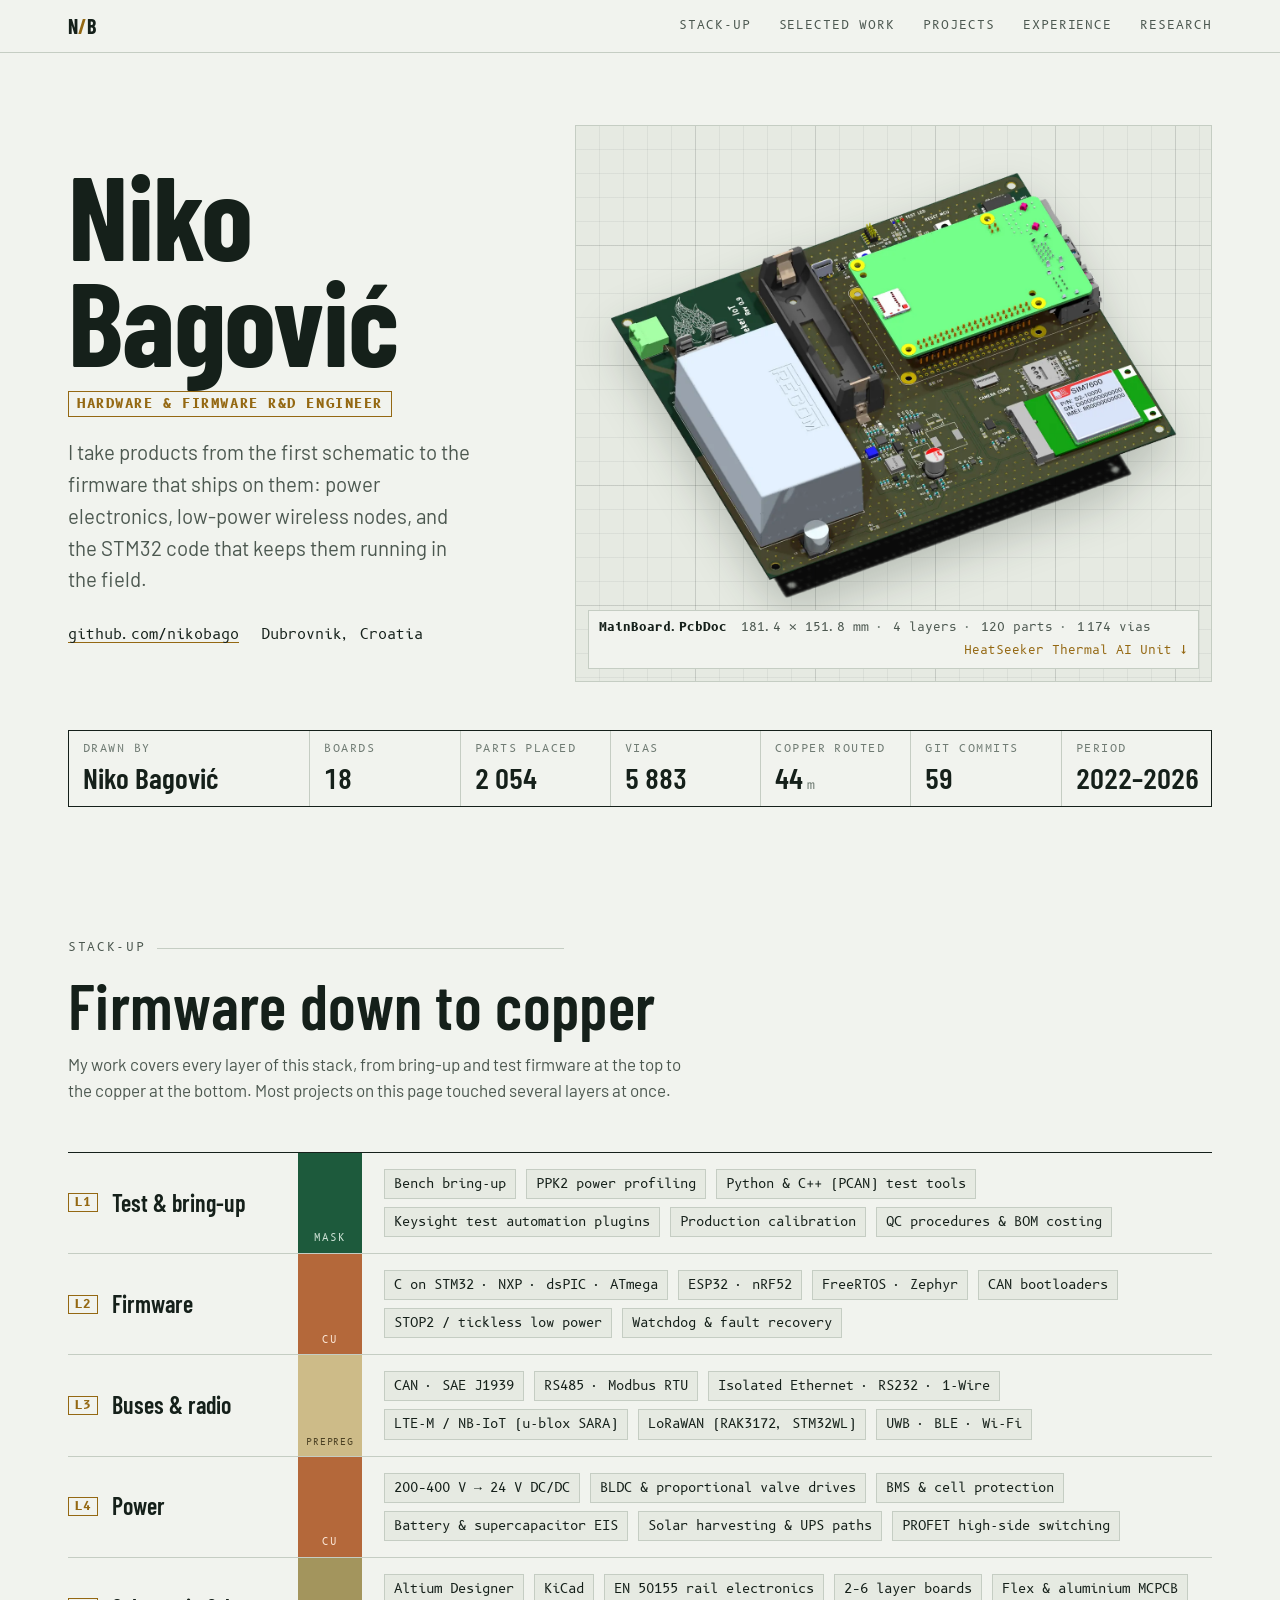
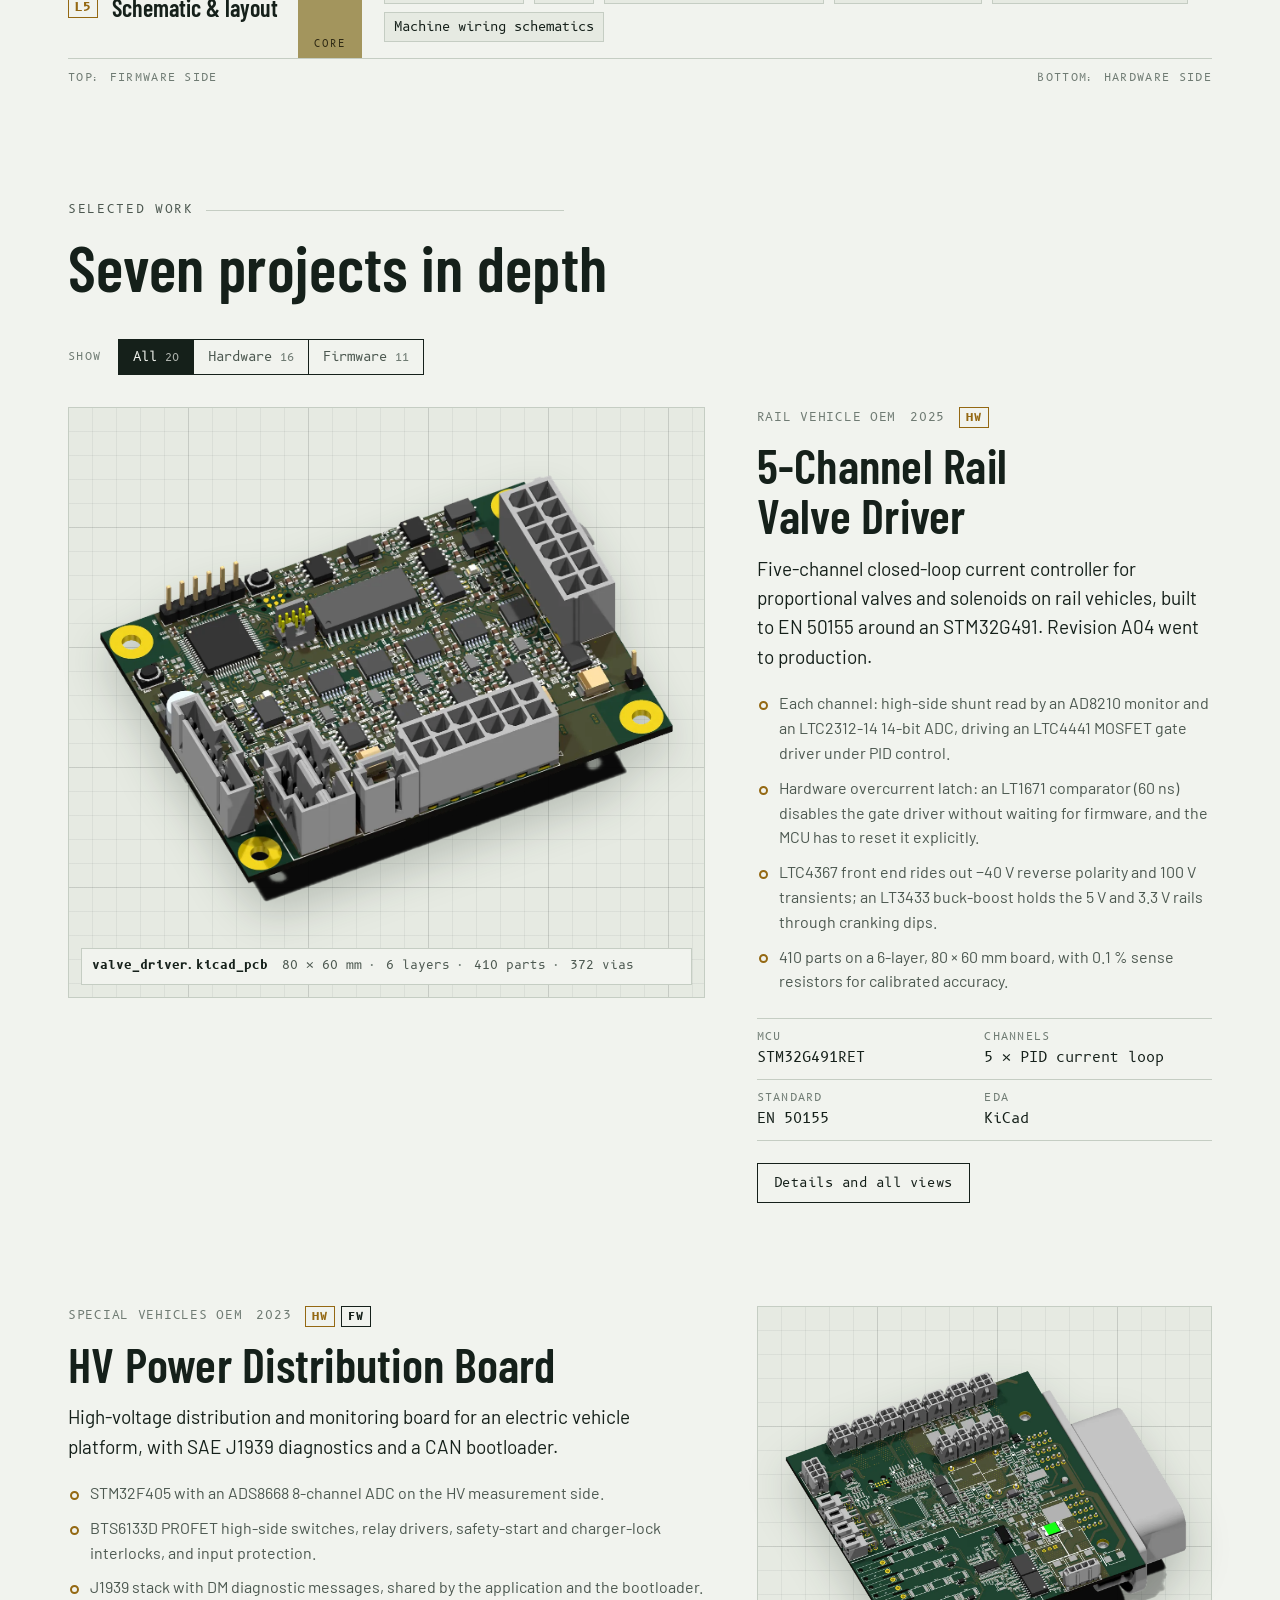
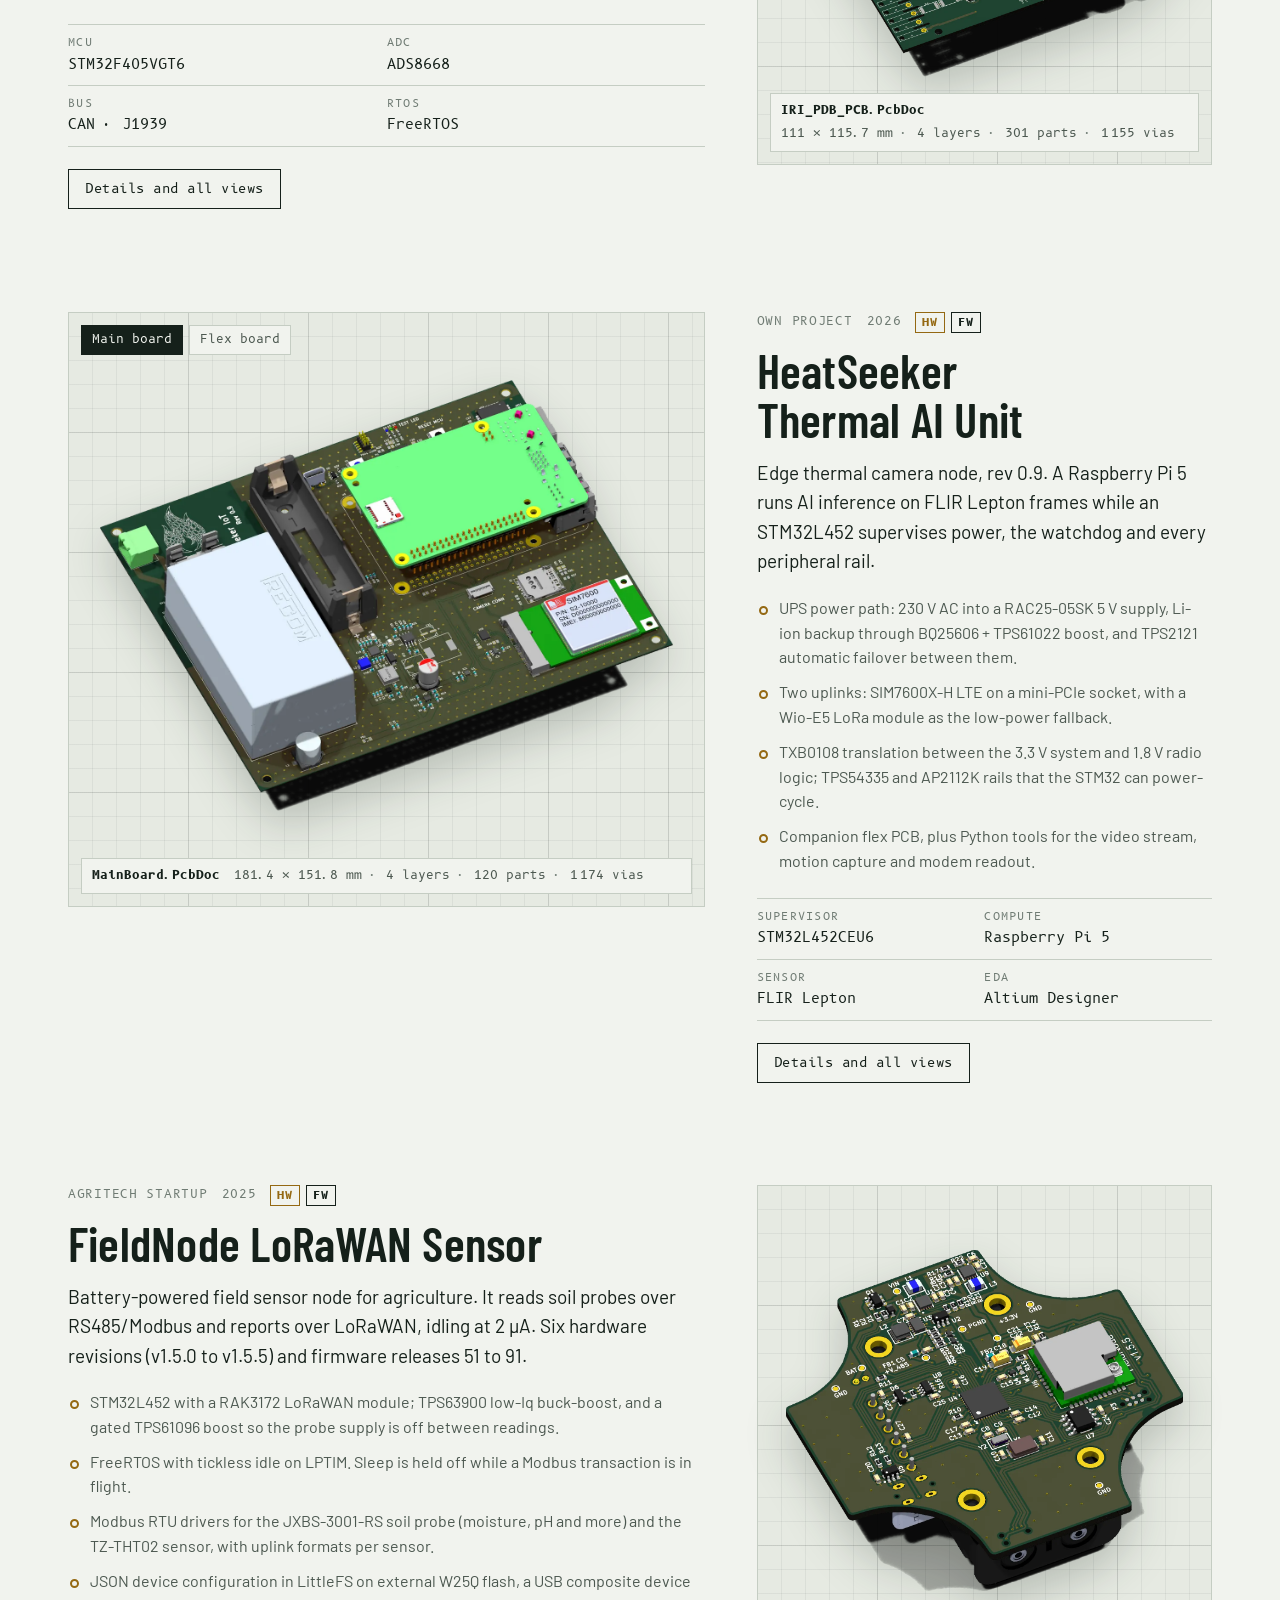
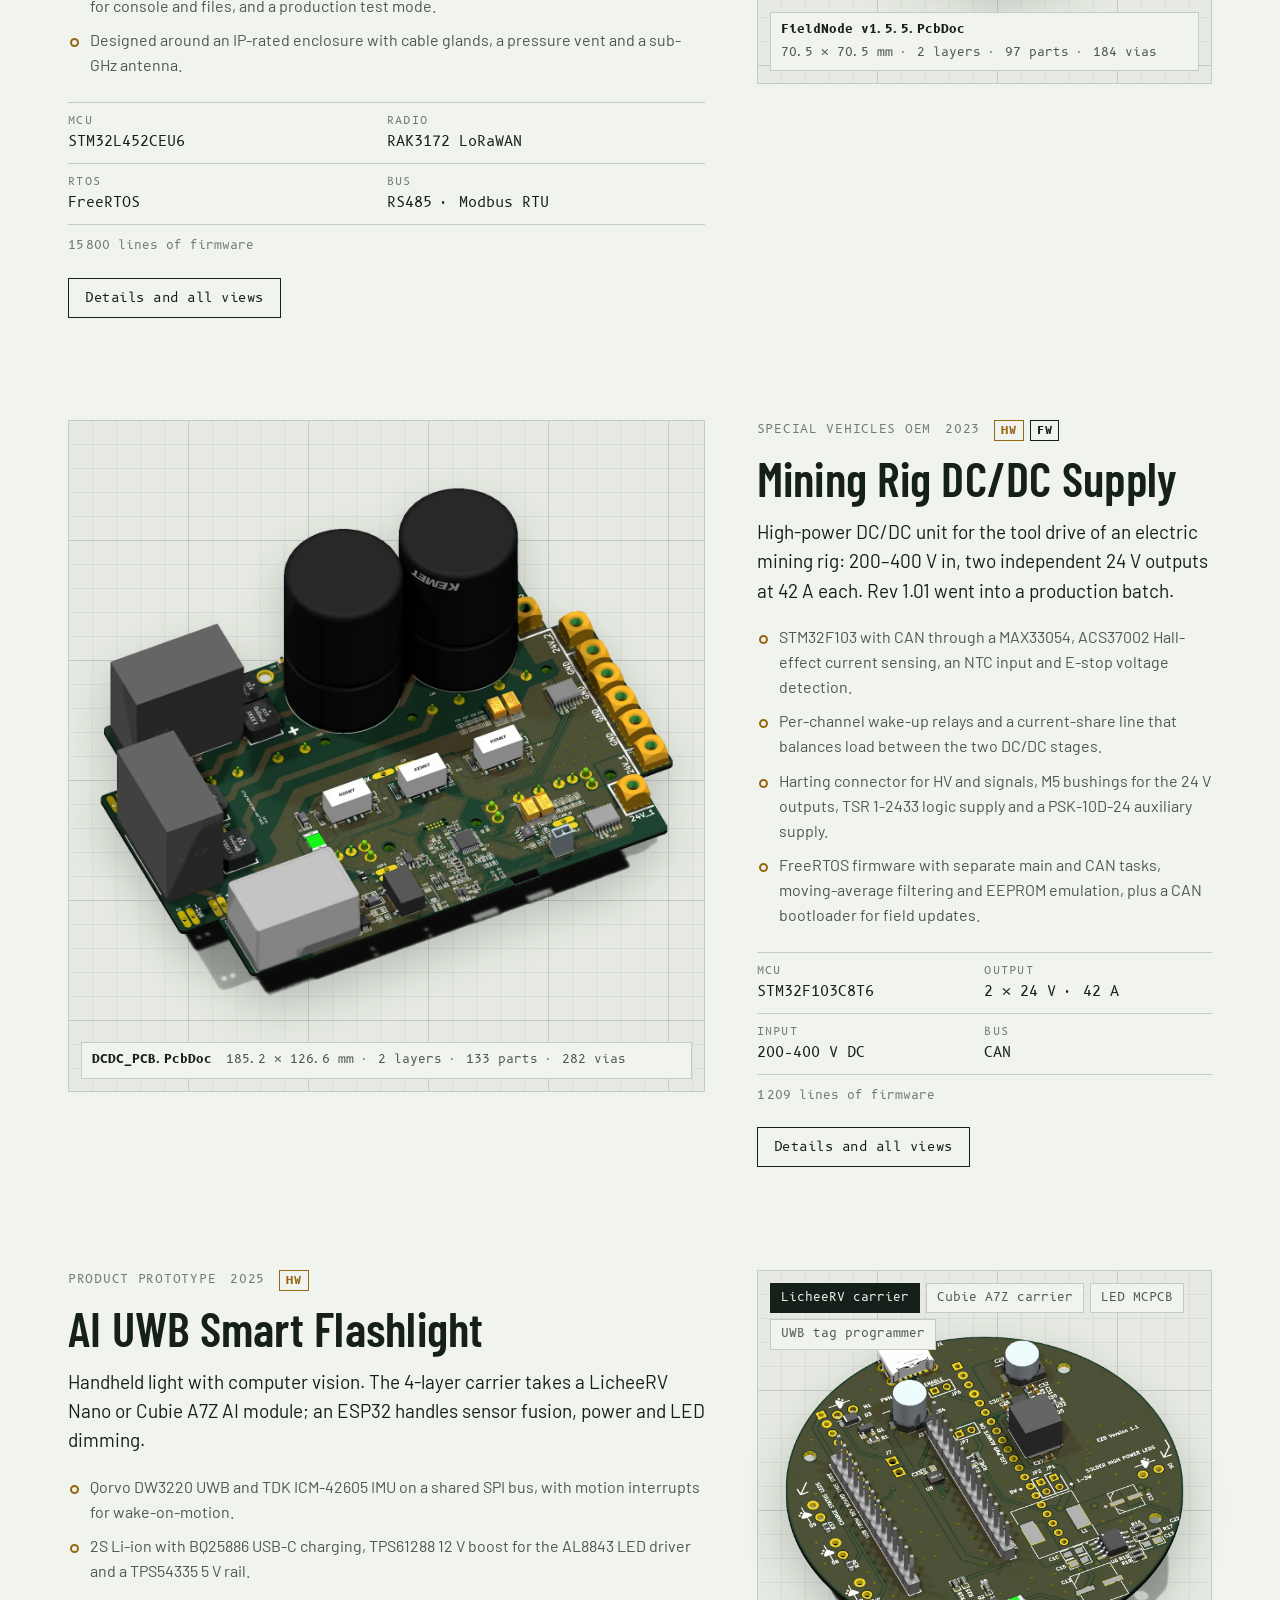
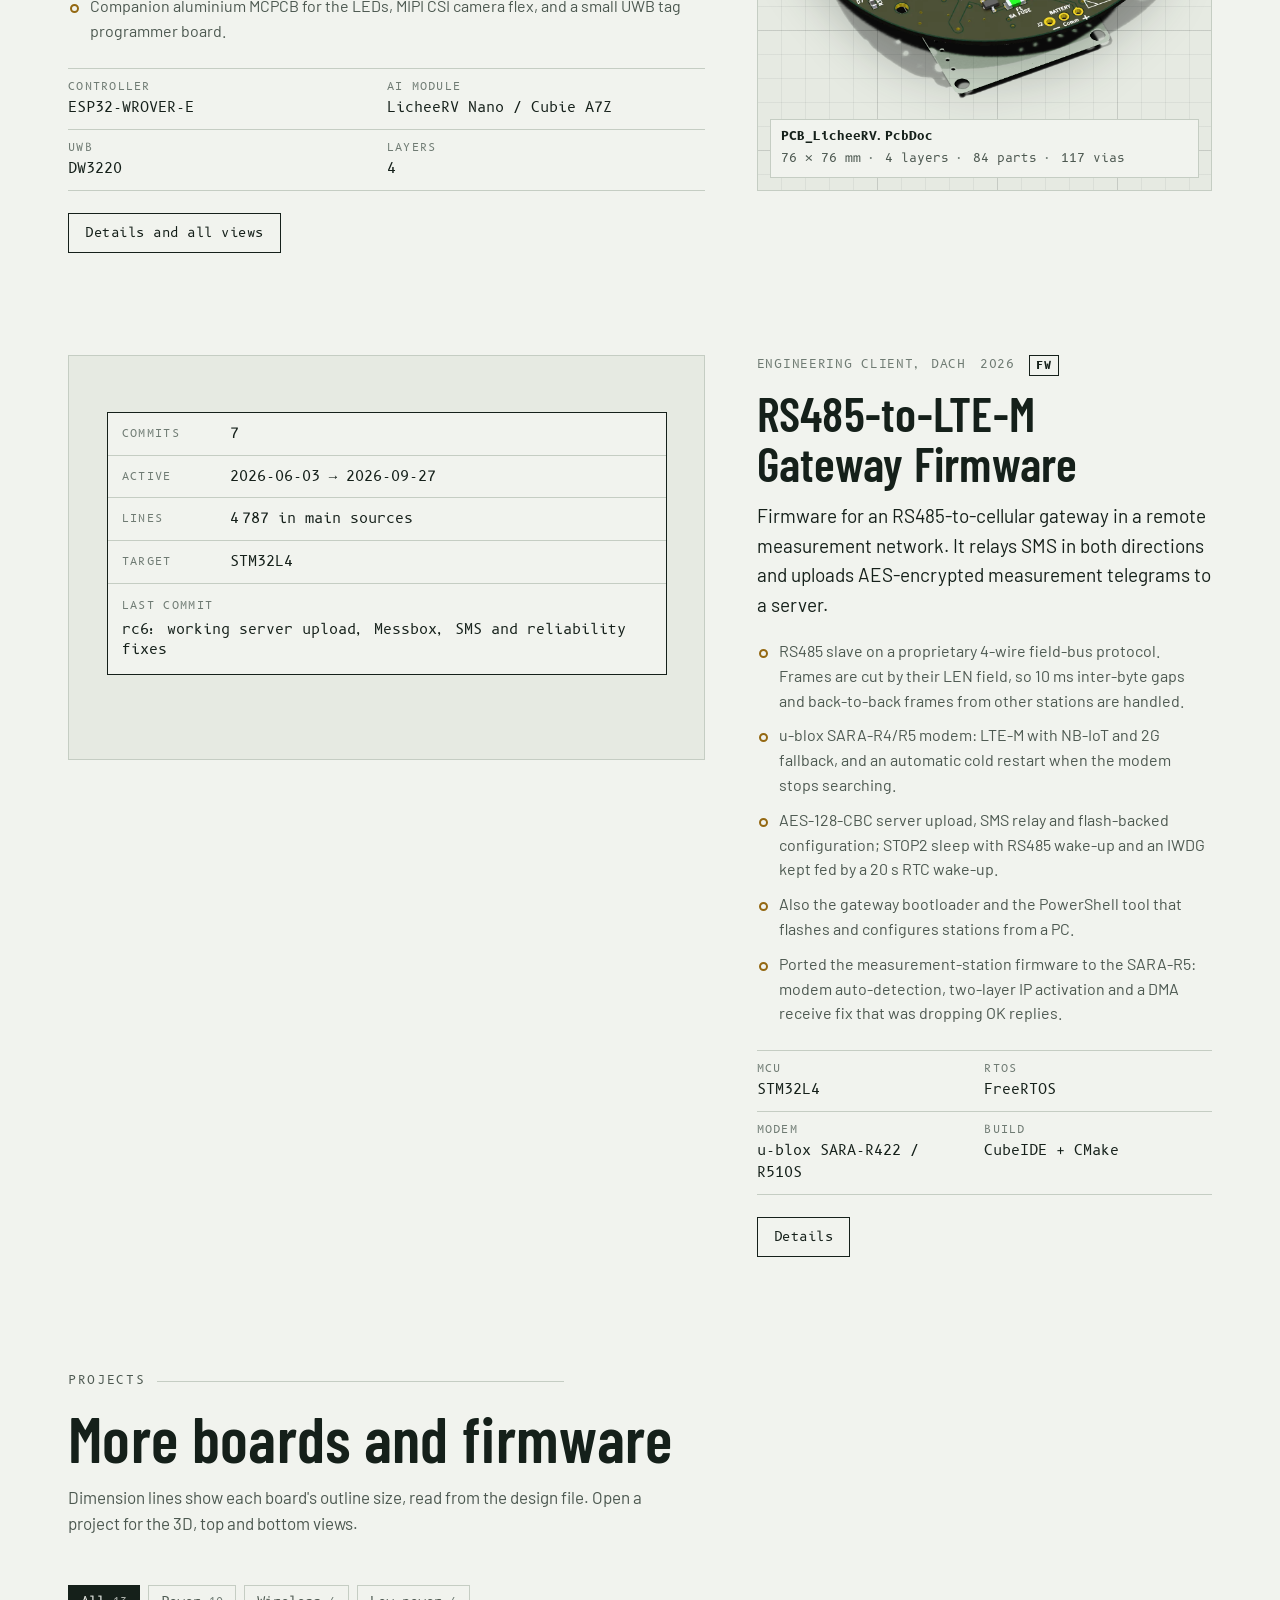
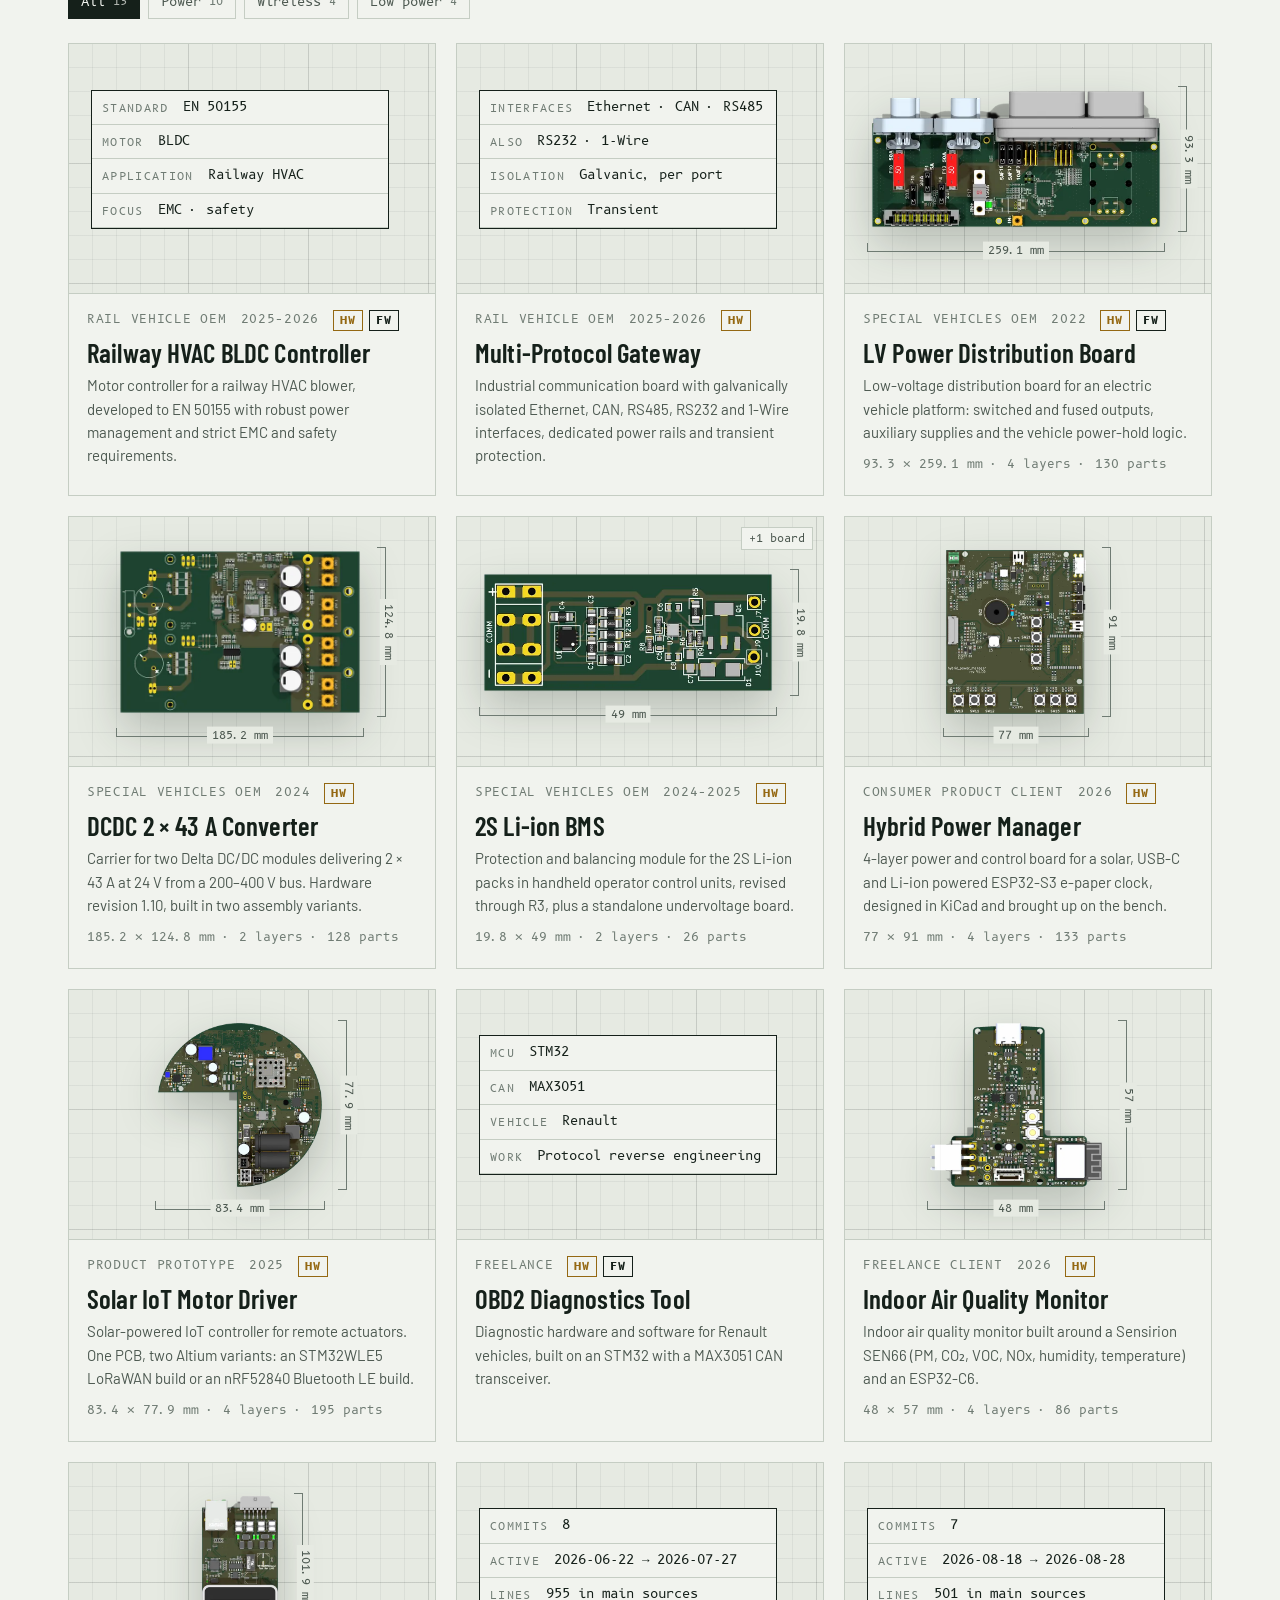
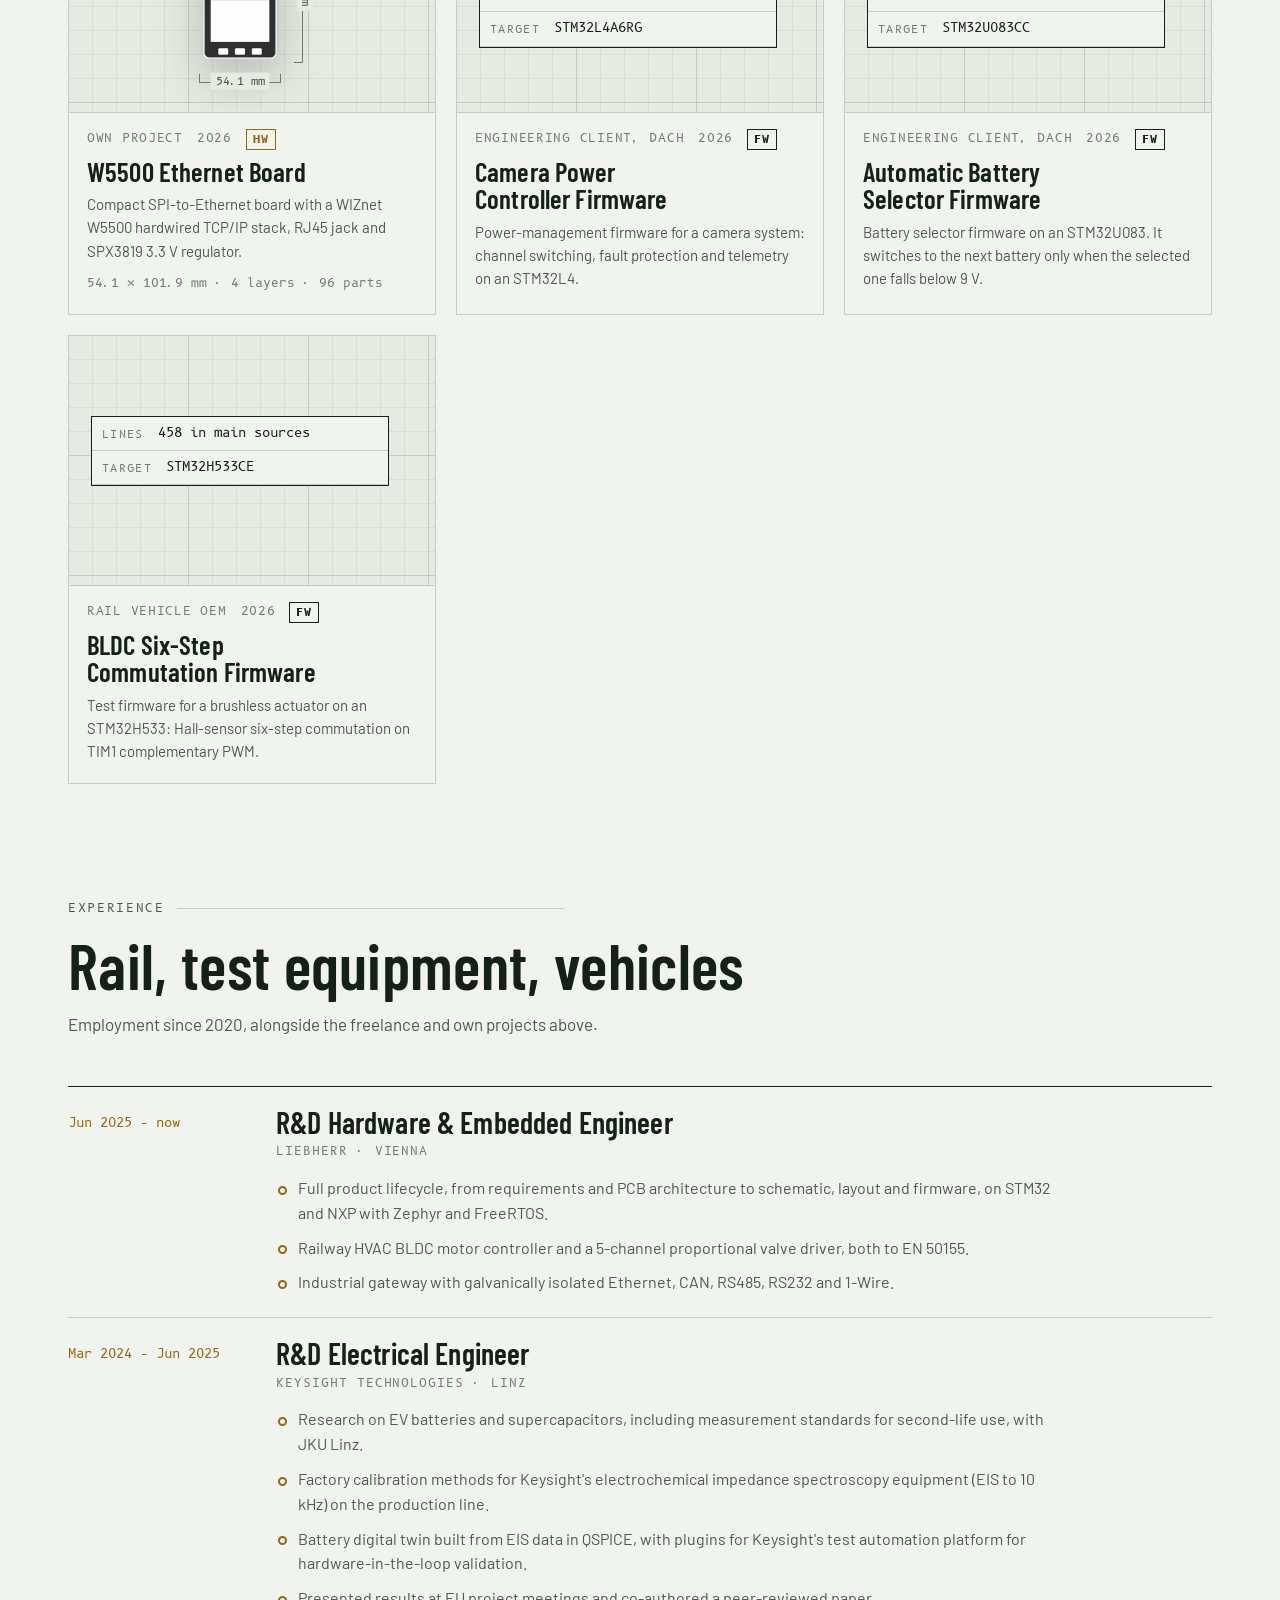
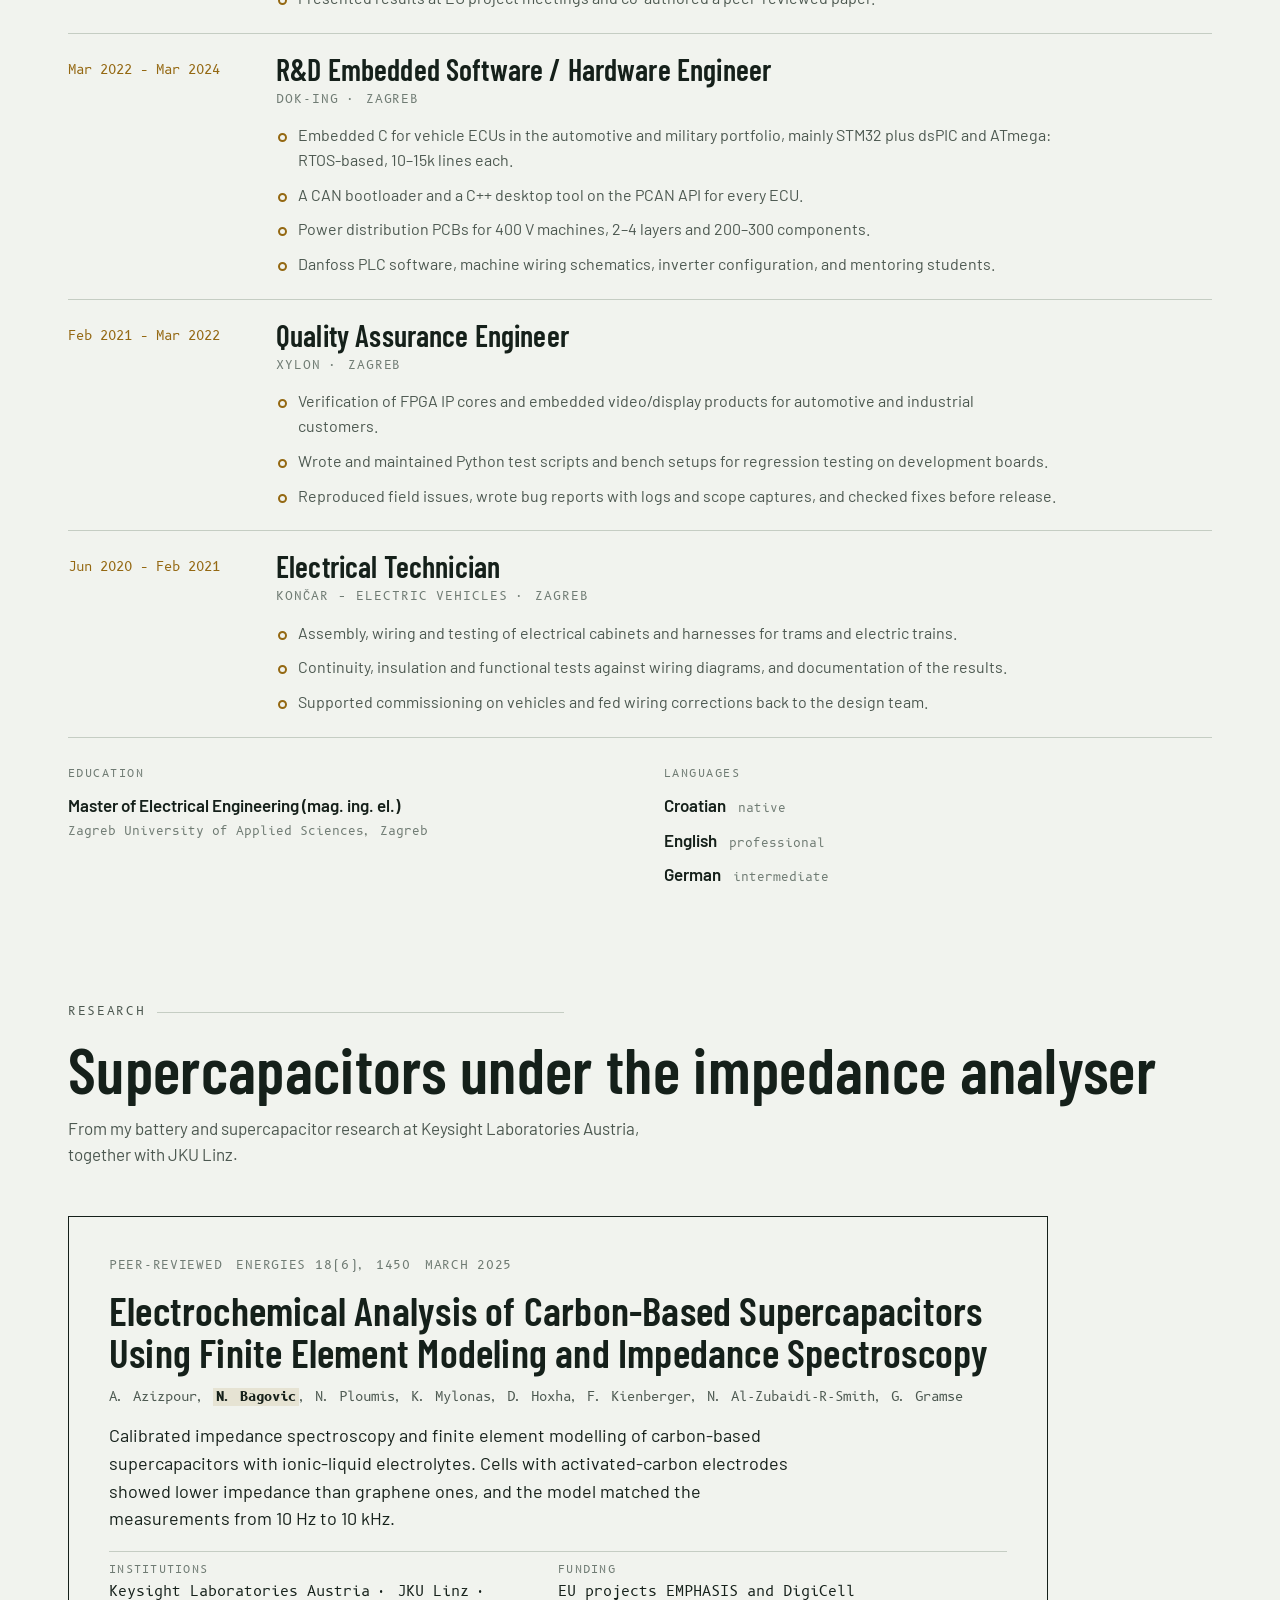
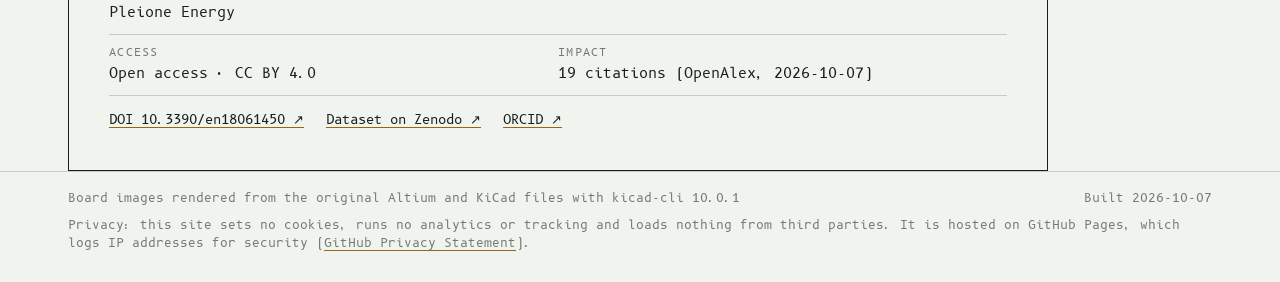
==== commit d2eb8cf9: "Update site sri 07.10.2026." ====
--- a/portfolio.html
+++ b/portfolio.html
@@ -6,9 +6,135 @@
 <title>Niko Bagović</title>
 <meta name="robots" content="noindex, nofollow, noarchive, nosnippet">
 <meta name="description" content="Niko Bagović: Hardware &amp; firmware R&amp;D engineer. I take products from the first schematic to the firmware that ships on them: power electronics, low-power wireless nodes, and the STM32 code that keeps them running in the field.">
-<link rel="preconnect" href="https://fonts.googleapis.com">
-<link rel="preconnect" href="https://fonts.gstatic.com" crossorigin>
-<link rel="stylesheet" href="https://fonts.googleapis.com/css2?family=B612+Mono:wght@400;700&family=Barlow+Condensed:wght@500;600;700&family=Barlow:wght@400;500;600&display=swap">
+<style>
+/* fonts are self-hosted so visitors' IP addresses are not sent to a third-party font CDN */
+/* latin */
+@font-face {
+  font-family: 'B612 Mono';
+  font-style: normal;
+  font-weight: 400;
+  font-display: swap;
+  src: url(assets/fonts/b612-mono-400-latin.woff2) format('woff2');
+  unicode-range: U+0000-00FF, U+0131, U+0152-0153, U+02BB-02BC, U+02C6, U+02DA, U+02DC, U+0304, U+0308, U+0329, U+2000-206F, U+20AC, U+2122, U+2191, U+2193, U+2212, U+2215, U+FEFF, U+FFFD;
+}
+/* latin */
+@font-face {
+  font-family: 'B612 Mono';
+  font-style: normal;
+  font-weight: 700;
+  font-display: swap;
+  src: url(assets/fonts/b612-mono-700-latin.woff2) format('woff2');
+  unicode-range: U+0000-00FF, U+0131, U+0152-0153, U+02BB-02BC, U+02C6, U+02DA, U+02DC, U+0304, U+0308, U+0329, U+2000-206F, U+20AC, U+2122, U+2191, U+2193, U+2212, U+2215, U+FEFF, U+FFFD;
+}
+/* latin-ext */
+@font-face {
+  font-family: 'Barlow';
+  font-style: normal;
+  font-weight: 400;
+  font-display: swap;
+  src: url(assets/fonts/barlow-400-latin-ext.woff2) format('woff2');
+  unicode-range: U+0100-02BA, U+02BD-02C5, U+02C7-02CC, U+02CE-02D7, U+02DD-02FF, U+0304, U+0308, U+0329, U+1D00-1DBF, U+1E00-1E9F, U+1EF2-1EFF, U+2020, U+20A0-20AB, U+20AD-20C4, U+2113, U+2C60-2C7F, U+A720-A7FF;
+}
+/* latin */
+@font-face {
+  font-family: 'Barlow';
+  font-style: normal;
+  font-weight: 400;
+  font-display: swap;
+  src: url(assets/fonts/barlow-400-latin.woff2) format('woff2');
+  unicode-range: U+0000-00FF, U+0131, U+0152-0153, U+02BB-02BC, U+02C6, U+02DA, U+02DC, U+0304, U+0308, U+0329, U+2000-206F, U+20AC, U+2122, U+2191, U+2193, U+2212, U+2215, U+FEFF, U+FFFD;
+}
+/* latin-ext */
+@font-face {
+  font-family: 'Barlow';
+  font-style: normal;
+  font-weight: 500;
+  font-display: swap;
+  src: url(assets/fonts/barlow-500-latin-ext.woff2) format('woff2');
+  unicode-range: U+0100-02BA, U+02BD-02C5, U+02C7-02CC, U+02CE-02D7, U+02DD-02FF, U+0304, U+0308, U+0329, U+1D00-1DBF, U+1E00-1E9F, U+1EF2-1EFF, U+2020, U+20A0-20AB, U+20AD-20C4, U+2113, U+2C60-2C7F, U+A720-A7FF;
+}
+/* latin */
+@font-face {
+  font-family: 'Barlow';
+  font-style: normal;
+  font-weight: 500;
+  font-display: swap;
+  src: url(assets/fonts/barlow-500-latin.woff2) format('woff2');
+  unicode-range: U+0000-00FF, U+0131, U+0152-0153, U+02BB-02BC, U+02C6, U+02DA, U+02DC, U+0304, U+0308, U+0329, U+2000-206F, U+20AC, U+2122, U+2191, U+2193, U+2212, U+2215, U+FEFF, U+FFFD;
+}
+/* latin-ext */
+@font-face {
+  font-family: 'Barlow';
+  font-style: normal;
+  font-weight: 600;
+  font-display: swap;
+  src: url(assets/fonts/barlow-600-latin-ext.woff2) format('woff2');
+  unicode-range: U+0100-02BA, U+02BD-02C5, U+02C7-02CC, U+02CE-02D7, U+02DD-02FF, U+0304, U+0308, U+0329, U+1D00-1DBF, U+1E00-1E9F, U+1EF2-1EFF, U+2020, U+20A0-20AB, U+20AD-20C4, U+2113, U+2C60-2C7F, U+A720-A7FF;
+}
+/* latin */
+@font-face {
+  font-family: 'Barlow';
+  font-style: normal;
+  font-weight: 600;
+  font-display: swap;
+  src: url(assets/fonts/barlow-600-latin.woff2) format('woff2');
+  unicode-range: U+0000-00FF, U+0131, U+0152-0153, U+02BB-02BC, U+02C6, U+02DA, U+02DC, U+0304, U+0308, U+0329, U+2000-206F, U+20AC, U+2122, U+2191, U+2193, U+2212, U+2215, U+FEFF, U+FFFD;
+}
+/* latin-ext */
+@font-face {
+  font-family: 'Barlow Condensed';
+  font-style: normal;
+  font-weight: 500;
+  font-display: swap;
+  src: url(assets/fonts/barlow-condensed-500-latin-ext.woff2) format('woff2');
+  unicode-range: U+0100-02BA, U+02BD-02C5, U+02C7-02CC, U+02CE-02D7, U+02DD-02FF, U+0304, U+0308, U+0329, U+1D00-1DBF, U+1E00-1E9F, U+1EF2-1EFF, U+2020, U+20A0-20AB, U+20AD-20C4, U+2113, U+2C60-2C7F, U+A720-A7FF;
+}
+/* latin */
+@font-face {
+  font-family: 'Barlow Condensed';
+  font-style: normal;
+  font-weight: 500;
+  font-display: swap;
+  src: url(assets/fonts/barlow-condensed-500-latin.woff2) format('woff2');
+  unicode-range: U+0000-00FF, U+0131, U+0152-0153, U+02BB-02BC, U+02C6, U+02DA, U+02DC, U+0304, U+0308, U+0329, U+2000-206F, U+20AC, U+2122, U+2191, U+2193, U+2212, U+2215, U+FEFF, U+FFFD;
+}
+/* latin-ext */
+@font-face {
+  font-family: 'Barlow Condensed';
+  font-style: normal;
+  font-weight: 600;
+  font-display: swap;
+  src: url(assets/fonts/barlow-condensed-600-latin-ext.woff2) format('woff2');
+  unicode-range: U+0100-02BA, U+02BD-02C5, U+02C7-02CC, U+02CE-02D7, U+02DD-02FF, U+0304, U+0308, U+0329, U+1D00-1DBF, U+1E00-1E9F, U+1EF2-1EFF, U+2020, U+20A0-20AB, U+20AD-20C4, U+2113, U+2C60-2C7F, U+A720-A7FF;
+}
+/* latin */
+@font-face {
+  font-family: 'Barlow Condensed';
+  font-style: normal;
+  font-weight: 600;
+  font-display: swap;
+  src: url(assets/fonts/barlow-condensed-600-latin.woff2) format('woff2');
+  unicode-range: U+0000-00FF, U+0131, U+0152-0153, U+02BB-02BC, U+02C6, U+02DA, U+02DC, U+0304, U+0308, U+0329, U+2000-206F, U+20AC, U+2122, U+2191, U+2193, U+2212, U+2215, U+FEFF, U+FFFD;
+}
+/* latin-ext */
+@font-face {
+  font-family: 'Barlow Condensed';
+  font-style: normal;
+  font-weight: 700;
+  font-display: swap;
+  src: url(assets/fonts/barlow-condensed-700-latin-ext.woff2) format('woff2');
+  unicode-range: U+0100-02BA, U+02BD-02C5, U+02C7-02CC, U+02CE-02D7, U+02DD-02FF, U+0304, U+0308, U+0329, U+1D00-1DBF, U+1E00-1E9F, U+1EF2-1EFF, U+2020, U+20A0-20AB, U+20AD-20C4, U+2113, U+2C60-2C7F, U+A720-A7FF;
+}
+/* latin */
+@font-face {
+  font-family: 'Barlow Condensed';
+  font-style: normal;
+  font-weight: 700;
+  font-display: swap;
+  src: url(assets/fonts/barlow-condensed-700-latin.woff2) format('woff2');
+  unicode-range: U+0000-00FF, U+0131, U+0152-0153, U+02BB-02BC, U+02C6, U+02DA, U+02DC, U+0304, U+0308, U+0329, U+2000-206F, U+20AC, U+2122, U+2191, U+2193, U+2212, U+2215, U+FEFF, U+FFFD;
+}
+</style>
 <style>
 :root {
   --paper: #f1f3ee;
@@ -736,6 +862,7 @@
   <div class="wrap">
     <span>Board images rendered from the original Altium and KiCad files with kicad-cli 10.0.1</span>
     <span>Built 2026-10-07</span>
+    <span class="privacy">Privacy: this site sets no cookies, runs no analytics or tracking and loads nothing from third parties. It is hosted on GitHub Pages, which logs IP addresses for security (<a href="https://docs.github.com/en/site-policy/privacy-policies/github-general-privacy-statement" target="_blank" rel="noopener">GitHub Privacy Statement</a>).</span>
   </div>
 </footer>
 
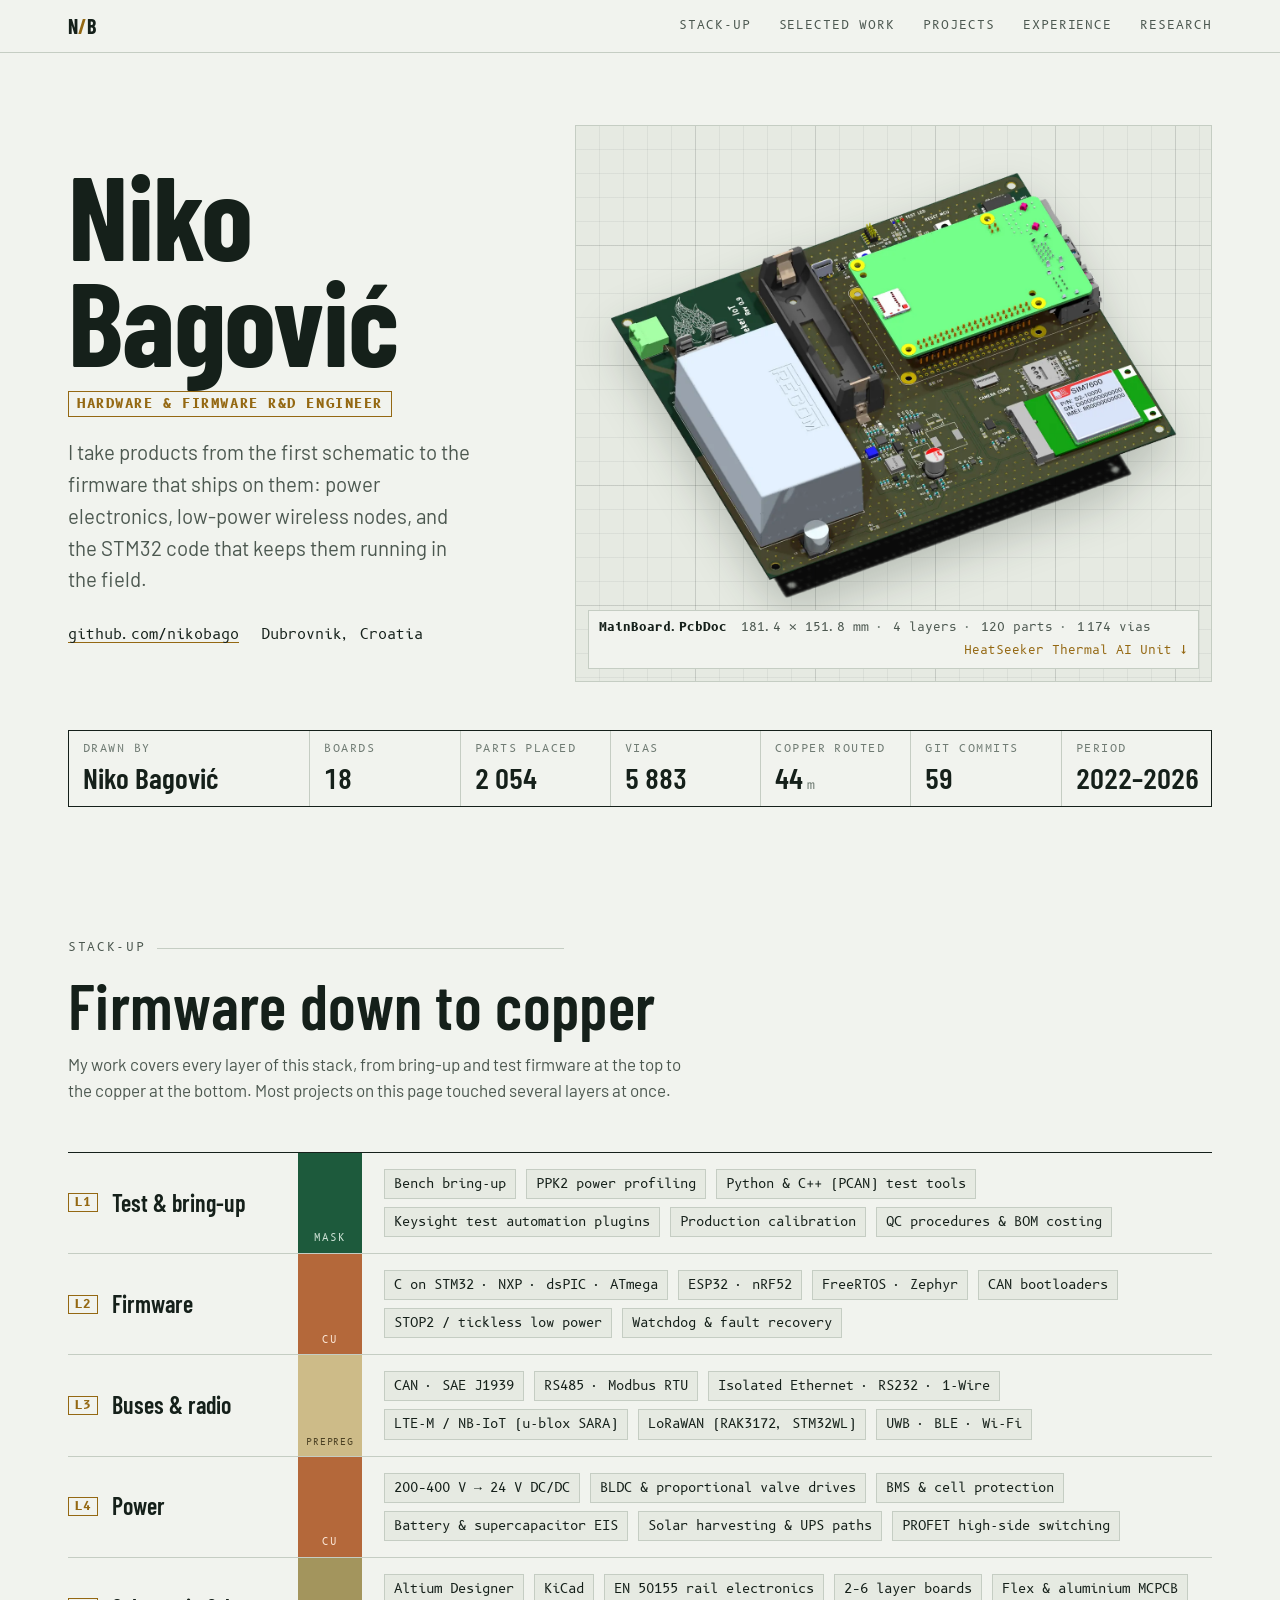
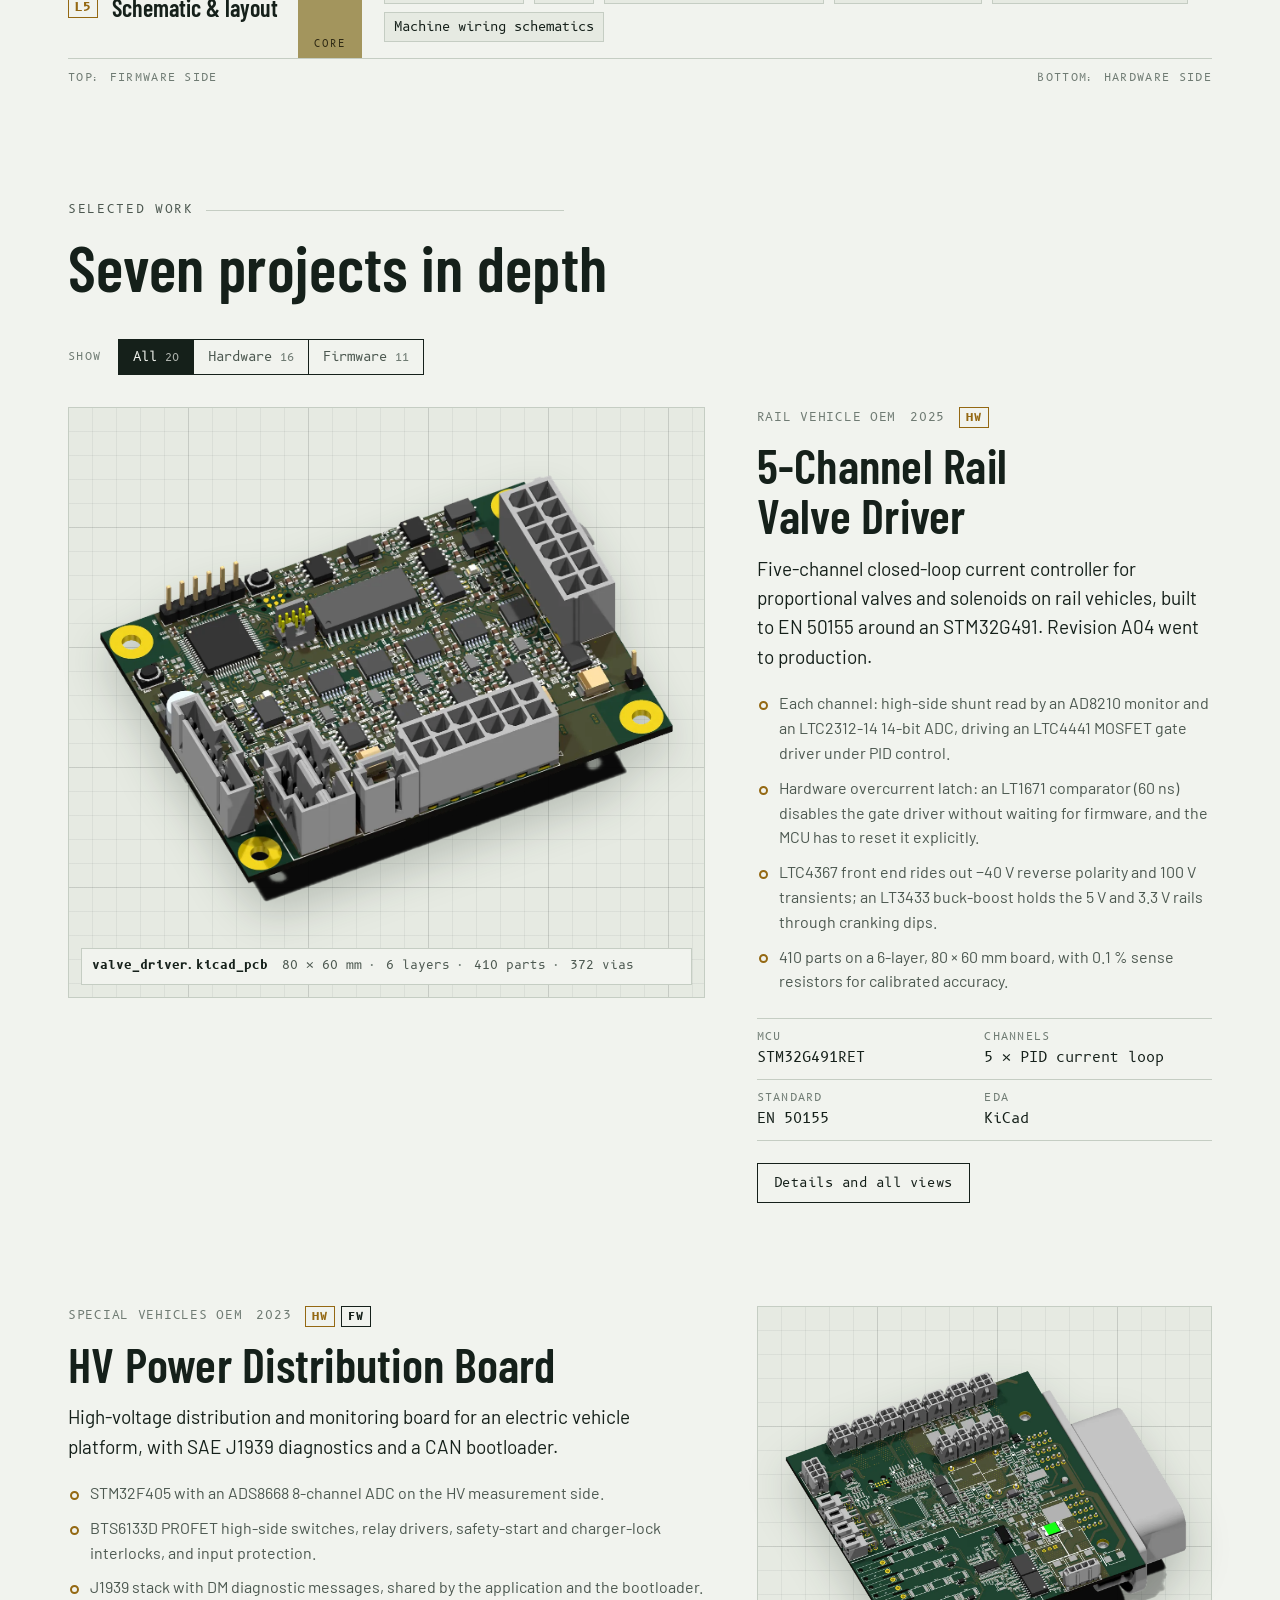
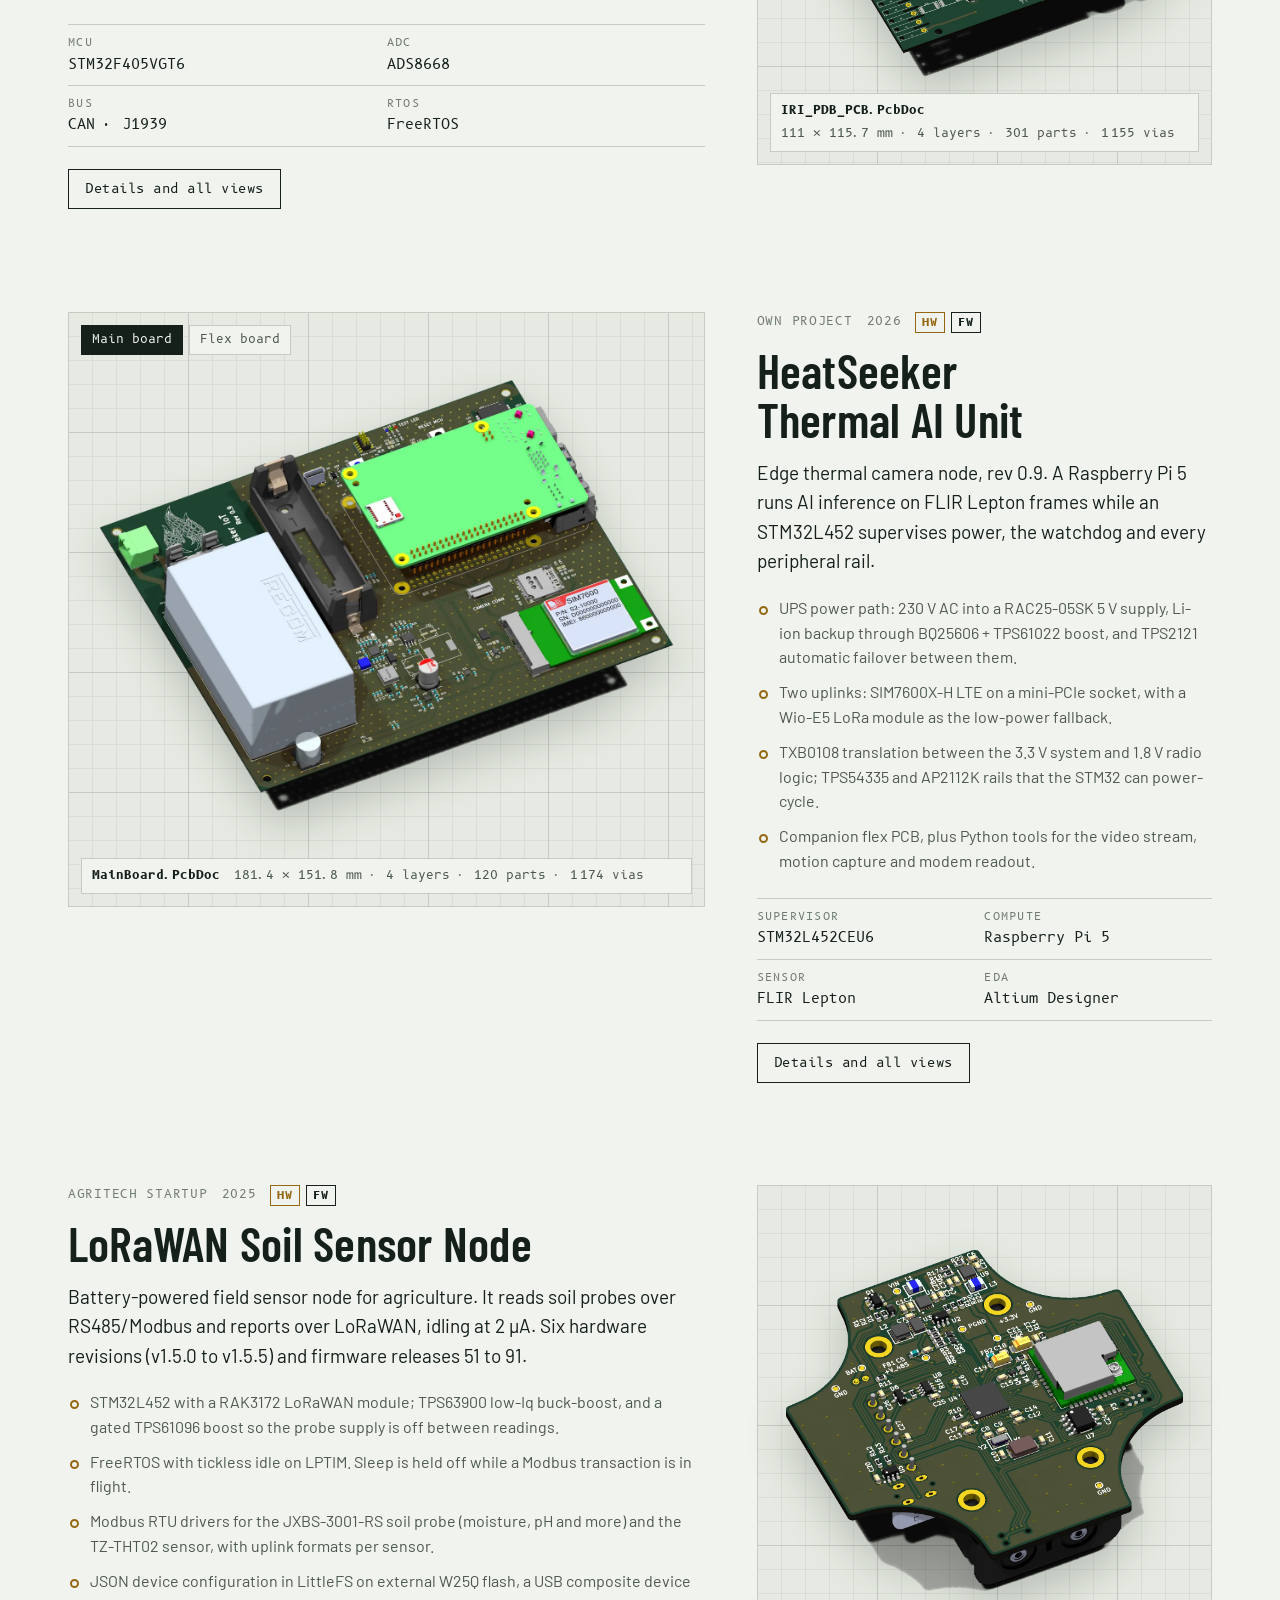
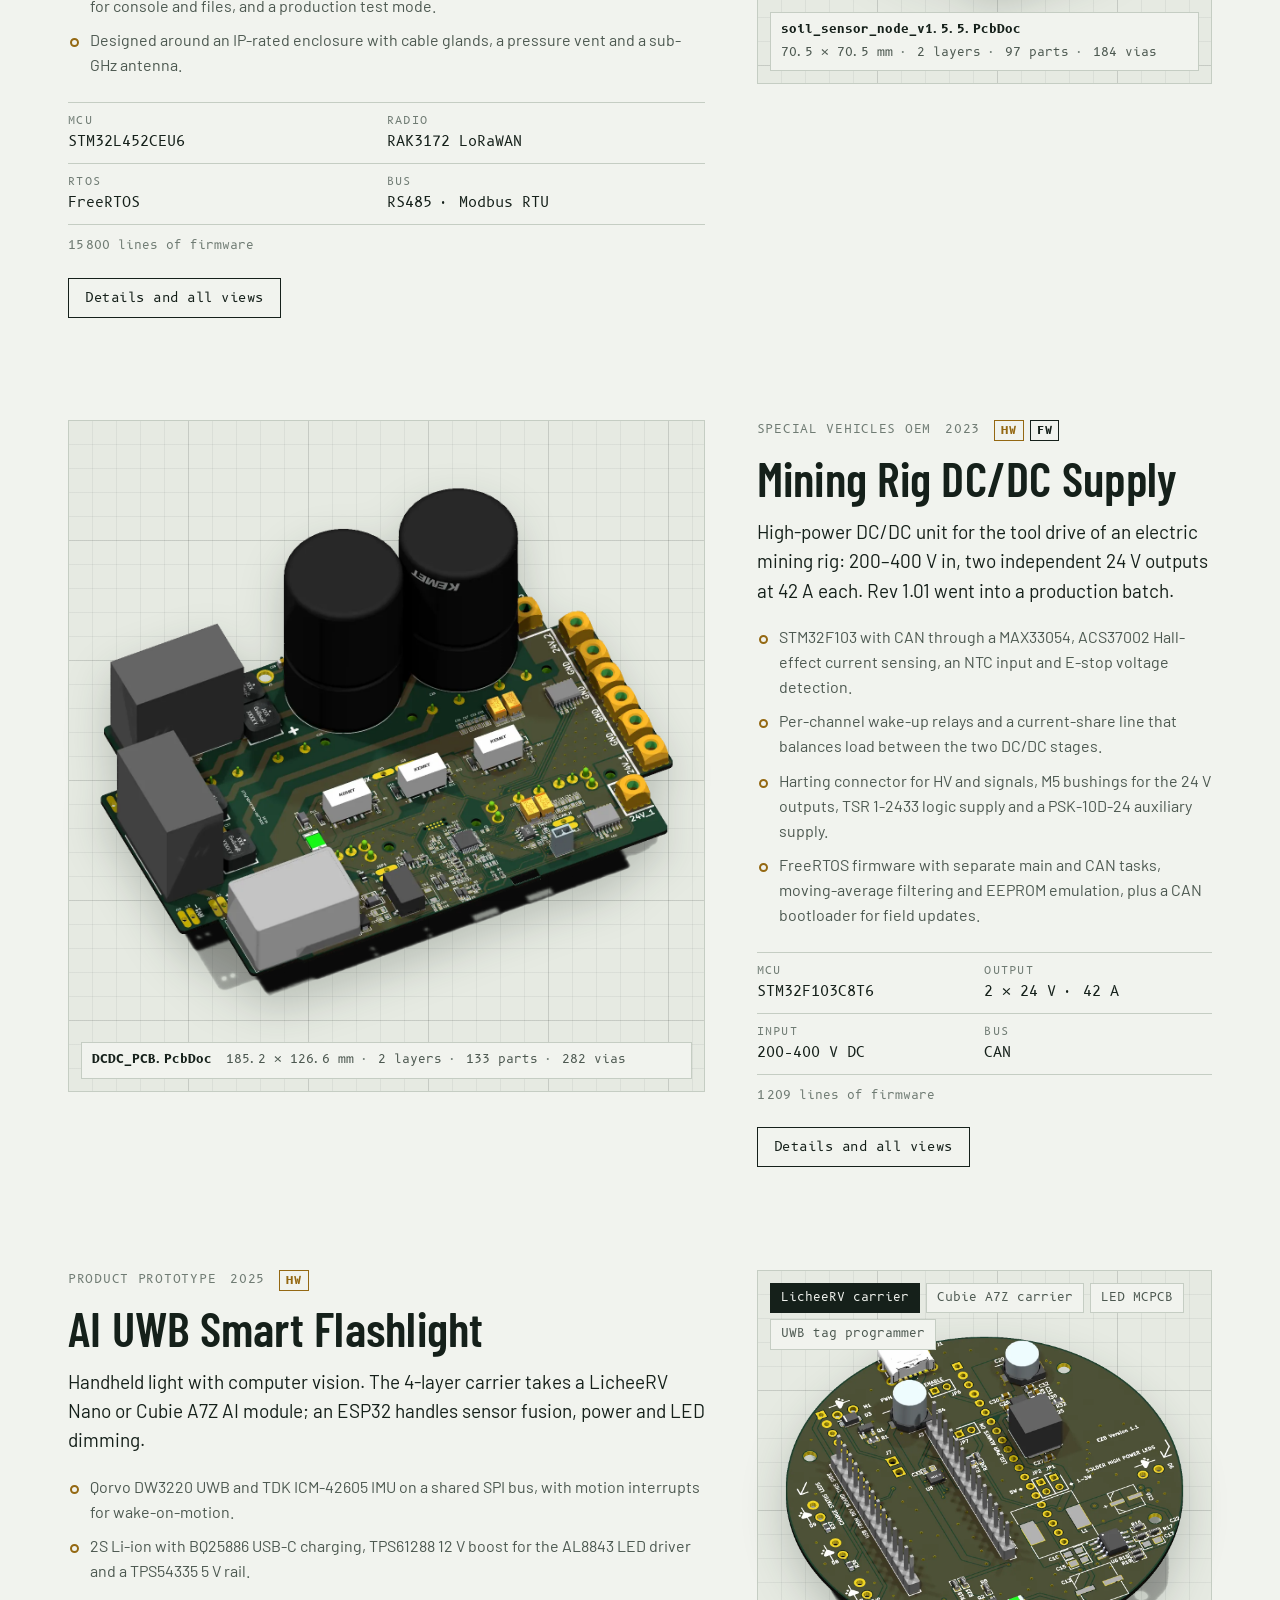
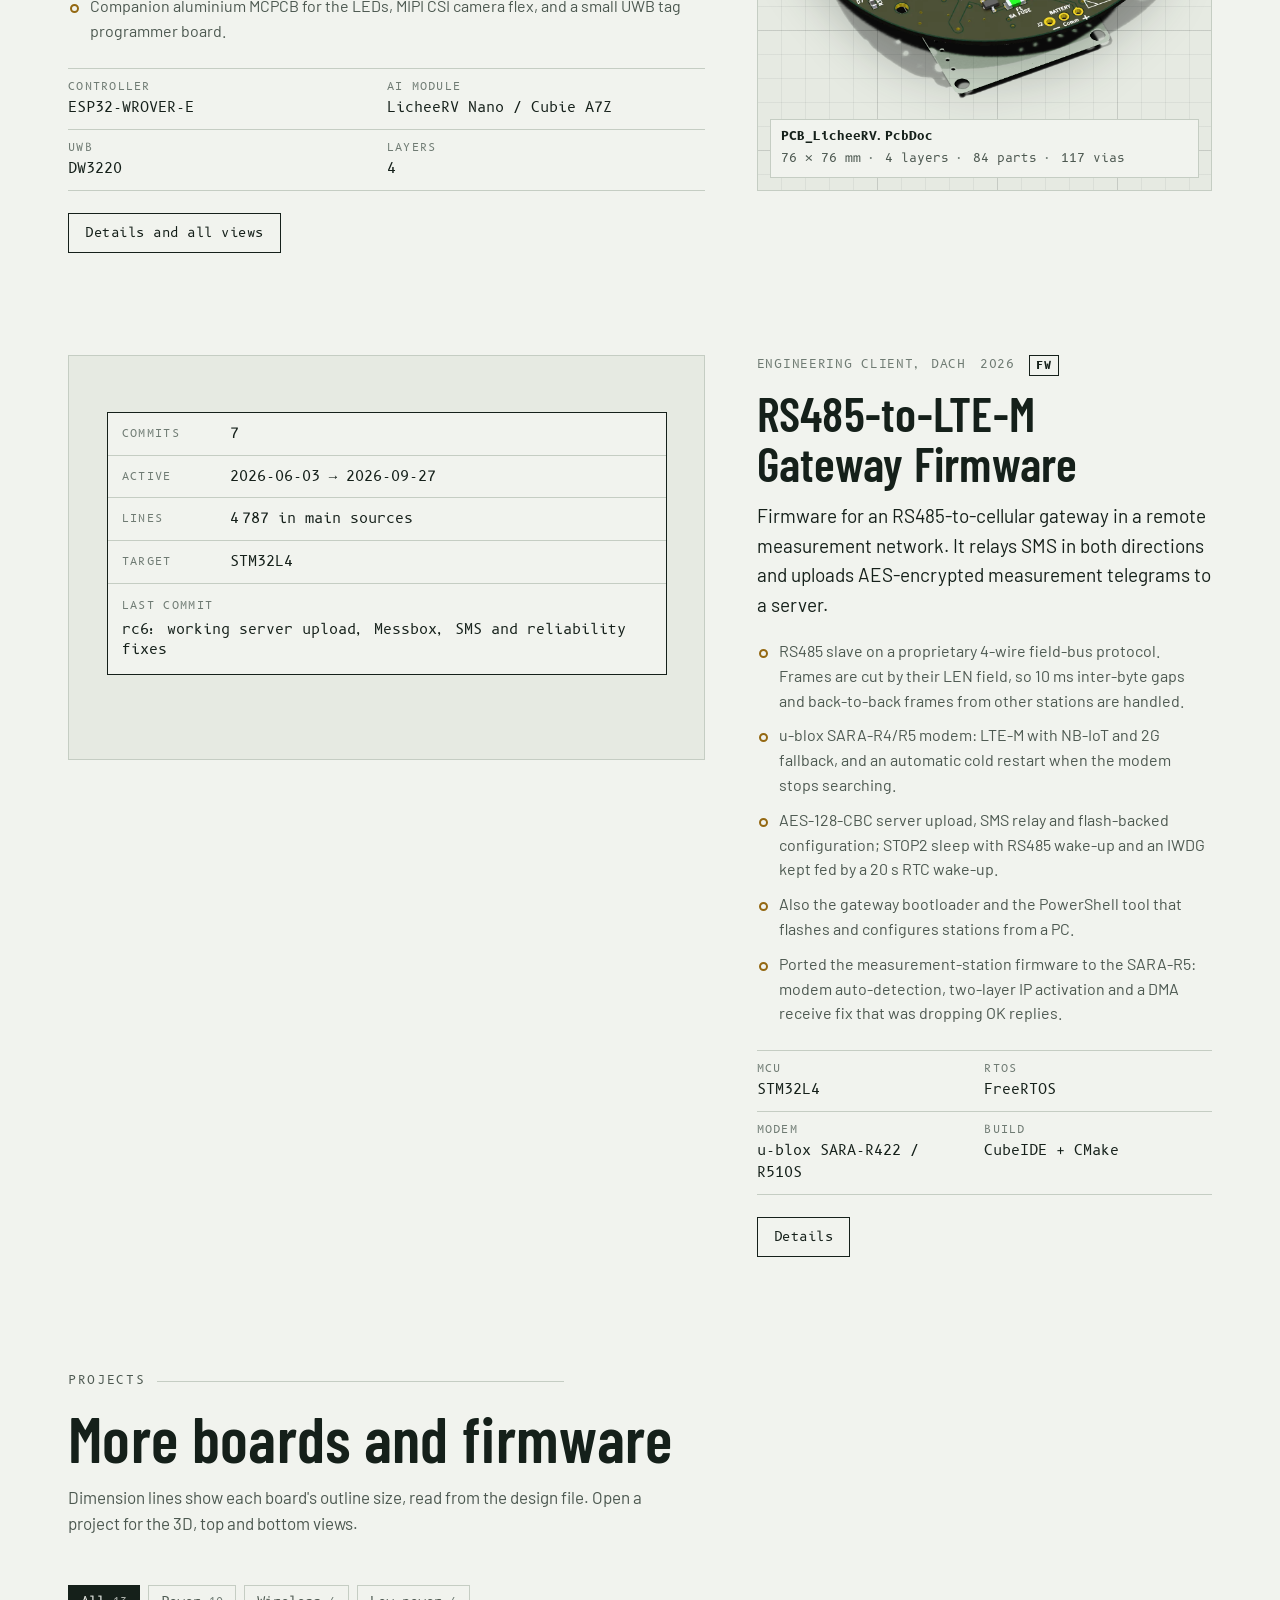
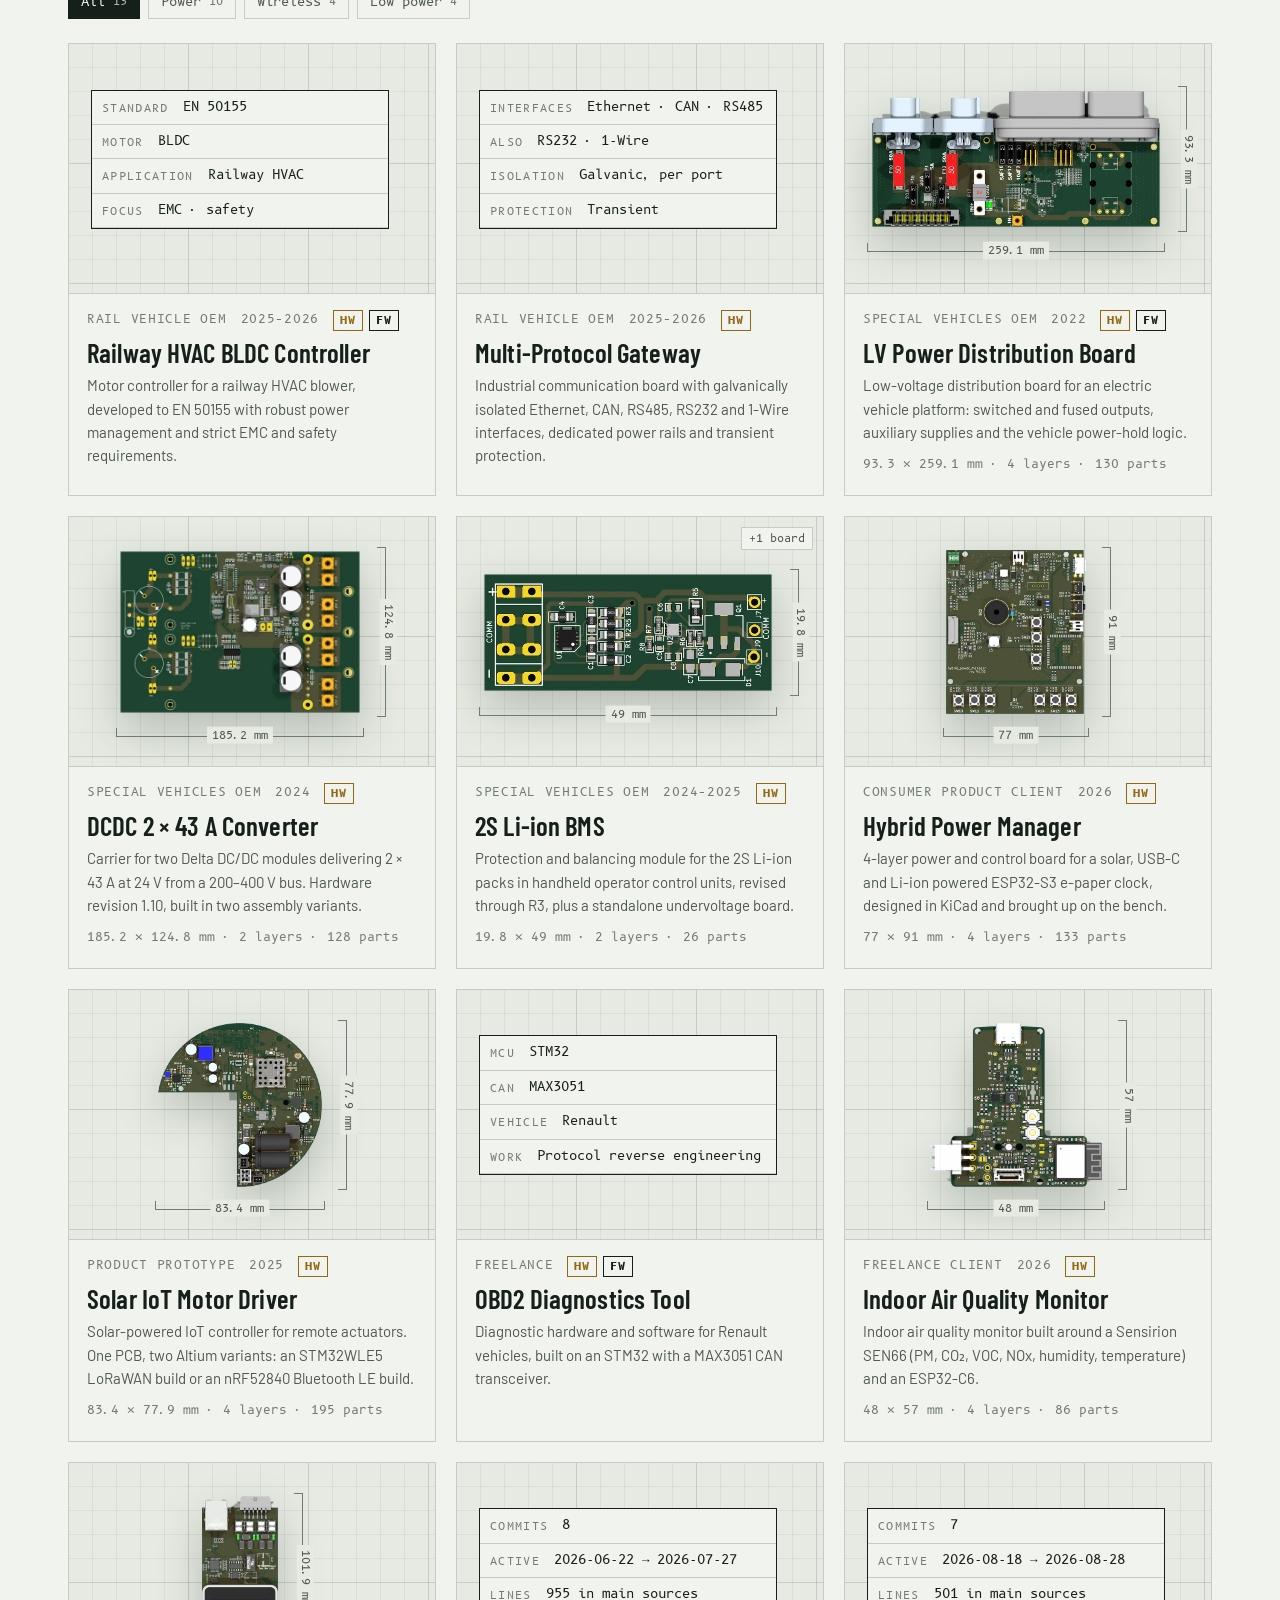
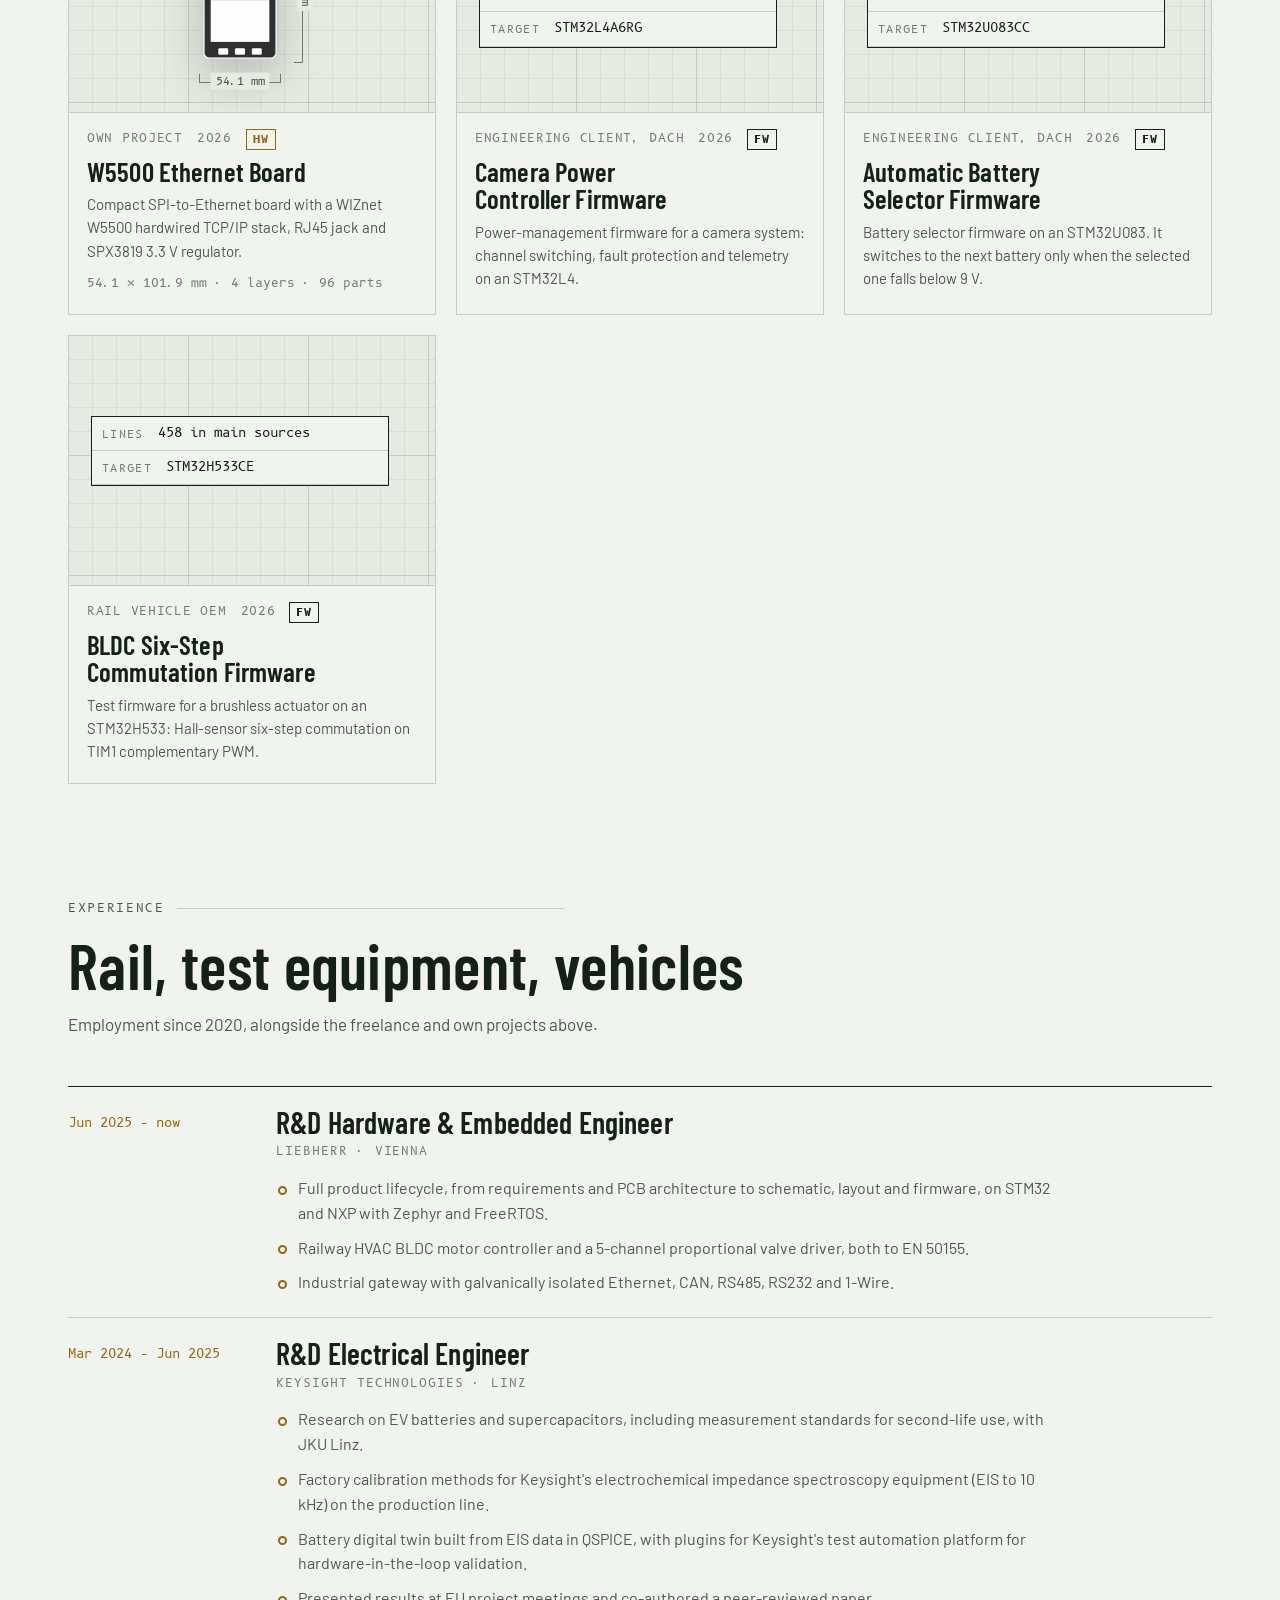
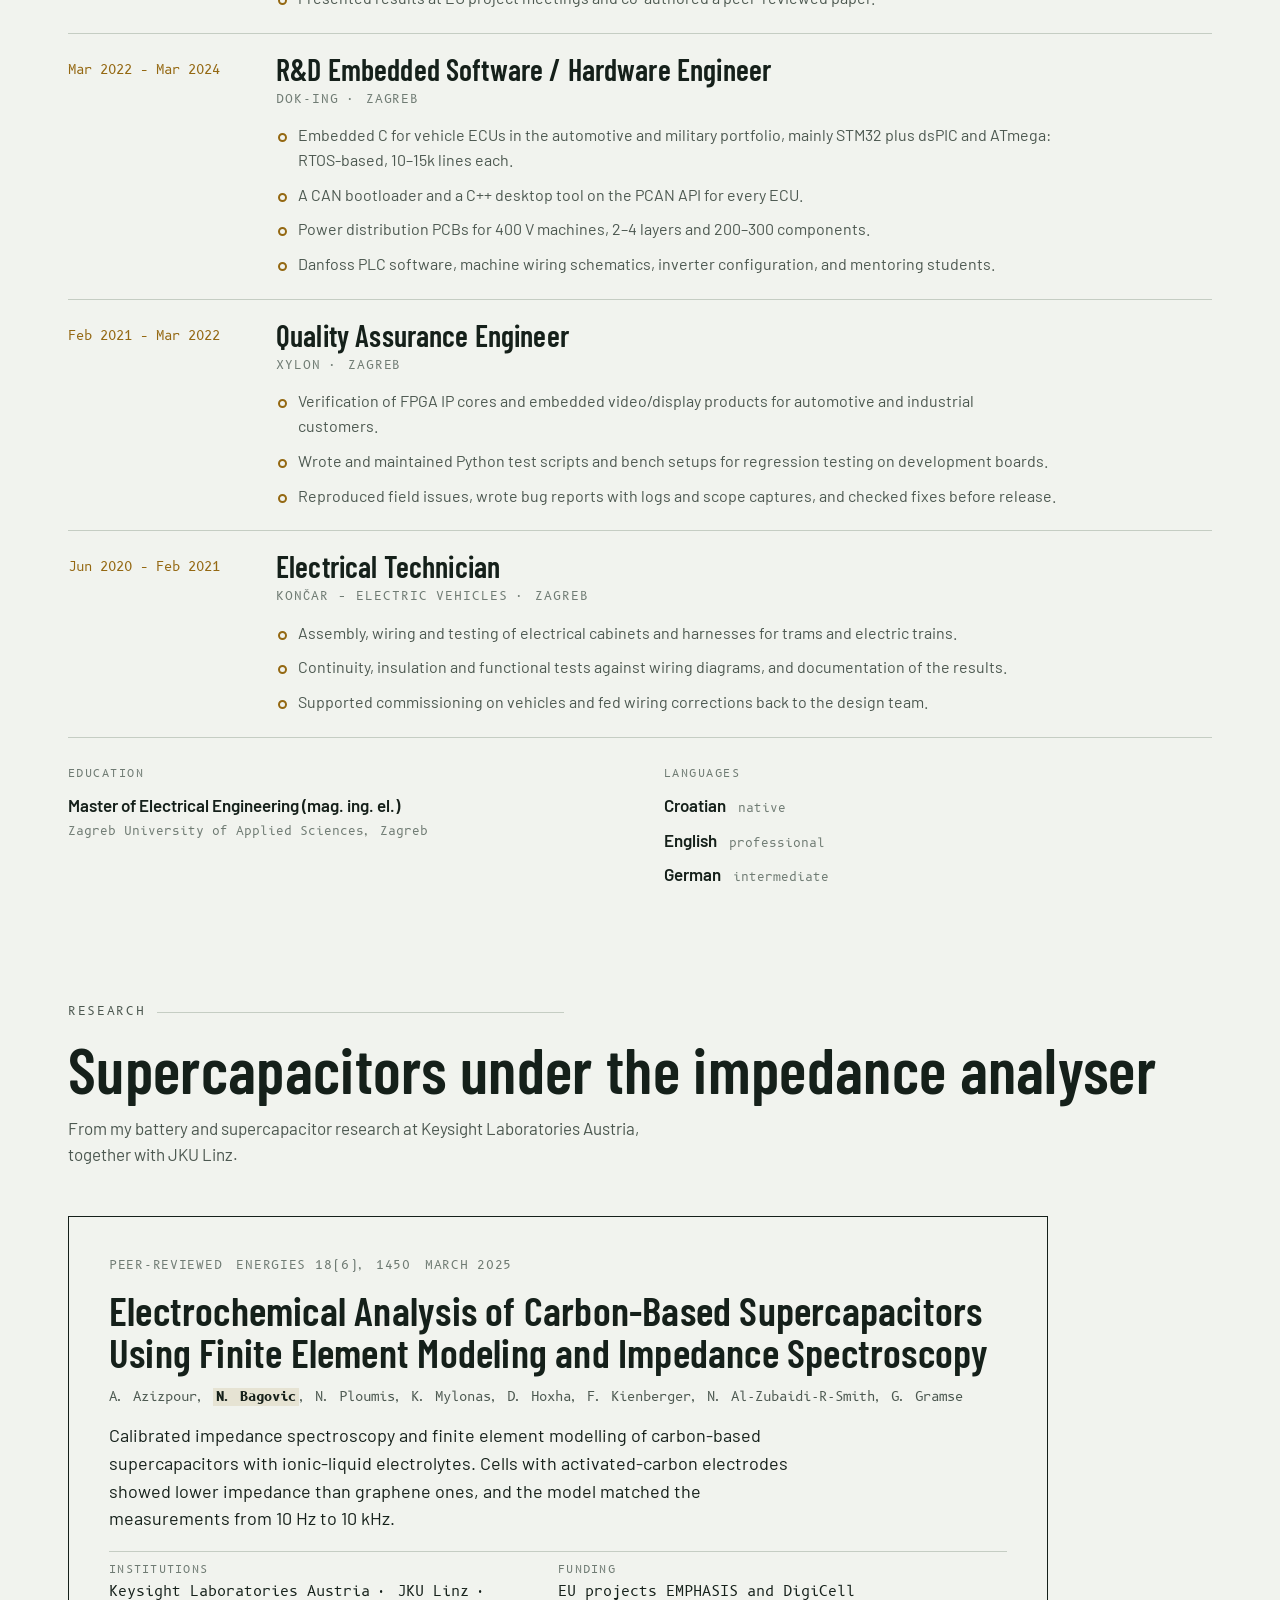
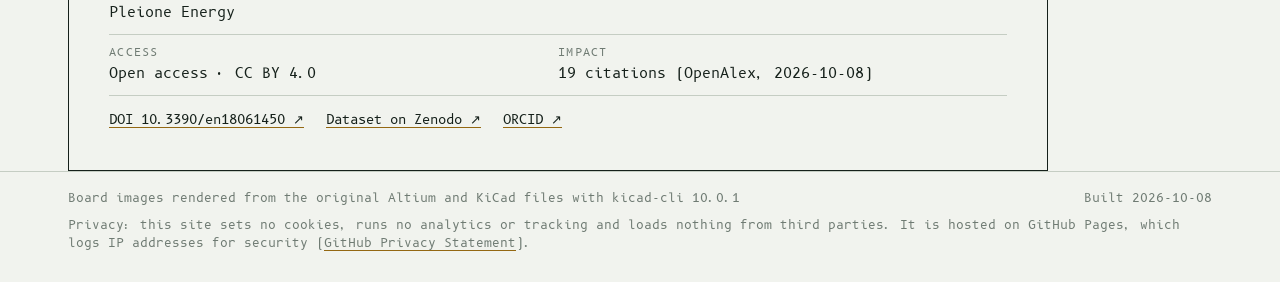
==== commit 3df43c88: "Update site čet 08.10.2026." ====
--- a/portfolio.html
+++ b/portfolio.html
@@ -628,10 +628,10 @@
       </div>
     </article>
     <article class="feat flip both" id="fieldnode" data-role="HW FW">
-      <div class="feat-visual grid-bg"><img class="feat-img" src="assets/boards/fieldnode-iso.webp" width="1375" height="1188" alt="FieldNode LoRaWAN Sensor, 3D render" loading="lazy" decoding="async"><div class="callout"><span class="file">FieldNode v1.5.5.PcbDoc</span><span class="facts"><span>70.5 × 70.5 mm</span><span>2 layers</span><span>97 parts</span><span>184 vias</span></span></div></div><div class="feat-visual fw-visual fw-alt"><div class="fw-panel" aria-label="Firmware facts"><div class="fw-rows"><div><span class="k">lines</span><span class="v">15 800 in main sources</span></div><div><span class="k">target</span><span class="v">STM32L452CEU6</span></div></div></div></div>
+      <div class="feat-visual grid-bg"><img class="feat-img" src="assets/boards/fieldnode-iso.webp" width="1375" height="1188" alt="LoRaWAN Soil Sensor Node, 3D render" loading="lazy" decoding="async"><div class="callout"><span class="file">soil_sensor_node_v1.5.5.PcbDoc</span><span class="facts"><span>70.5 × 70.5 mm</span><span>2 layers</span><span>97 parts</span><span>184 vias</span></span></div></div><div class="feat-visual fw-visual fw-alt"><div class="fw-panel" aria-label="Firmware facts"><div class="fw-rows"><div><span class="k">lines</span><span class="v">15 800 in main sources</span></div><div><span class="k">target</span><span class="v">STM32L452CEU6</span></div></div></div></div>
       <div class="feat-text">
         <p class="meta"><span>Agritech startup</span><span>2025</span><span class="role role-hw" title="Hardware">HW</span><span class="role role-fw" title="Firmware">FW</span></p>
-        <h3>FieldNode LoRaWAN Sensor</h3>
+        <h3>LoRaWAN Soil Sensor Node</h3>
         <p class="summary">Battery-powered field sensor node for agriculture. It reads soil probes over RS485/Modbus and reports over LoRaWAN, idling at 2 µA. Six hardware revisions (v1.5.0 to v1.5.5) and firmware releases 51 to 91.</p>
         <ul class="points"><li>STM32L452 with a RAK3172 LoRaWAN module; TPS63900 low-Iq buck-boost, and a gated TPS61096 boost so the probe supply is off between readings.</li><li>FreeRTOS with tickless idle on LPTIM. Sleep is held off while a Modbus transaction is in flight.</li><li>Modbus RTU drivers for the JXBS-3001-RS soil probe (moisture, pH and more) and the TZ-THT02 sensor, with uplink formats per sensor.</li><li>JSON device configuration in LittleFS on external W25Q flash, a USB composite device for console and files, and a production test mode.</li><li>Designed around an IP-rated enclosure with cable glands, a pressure vent and a sub-GHz antenna.</li></ul>
         <dl class="specs"><div><dt>MCU</dt><dd>STM32L452CEU6</dd></div><div><dt>Radio</dt><dd>RAK3172 LoRaWAN</dd></div><div><dt>RTOS</dt><dd>FreeRTOS</dd></div><div><dt>Bus</dt><dd>RS485 · Modbus RTU</dd></div></dl>
@@ -848,7 +848,7 @@
           <div><dt>Institutions</dt><dd>Keysight Laboratories Austria · JKU Linz · Pleione Energy</dd></div>
           <div><dt>Funding</dt><dd>EU projects EMPHASIS and DigiCell</dd></div>
           <div><dt>Access</dt><dd>Open access · CC BY 4.0</dd></div>
-          <div><dt>Impact</dt><dd>19 citations (OpenAlex, 2026-10-07)</dd></div>
+          <div><dt>Impact</dt><dd>19 citations (OpenAlex, 2026-10-08)</dd></div>
         </dl>
         <p class="paper-links"><a href="https://doi.org/10.3390/en18061450" target="_blank" rel="noopener">DOI 10.3390/en18061450 ↗</a><a href="https://zenodo.org/records/14718573" target="_blank" rel="noopener">Dataset on Zenodo ↗</a><a href="https://orcid.org/0009-0008-1224-8376" target="_blank" rel="noopener">ORCID ↗</a></p>
       </article>
@@ -861,7 +861,7 @@
 <footer>
   <div class="wrap">
     <span>Board images rendered from the original Altium and KiCad files with kicad-cli 10.0.1</span>
-    <span>Built 2026-10-07</span>
+    <span>Built 2026-10-08</span>
     <span class="privacy">Privacy: this site sets no cookies, runs no analytics or tracking and loads nothing from third parties. It is hosted on GitHub Pages, which logs IP addresses for security (<a href="https://docs.github.com/en/site-policy/privacy-policies/github-general-privacy-statement" target="_blank" rel="noopener">GitHub Privacy Statement</a>).</span>
   </div>
 </footer>
@@ -880,7 +880,7 @@
   </div>
 </dialog>
 
-<script type="application/json" id="data">{"thermal": {"title": "HeatSeeker Thermal AI Unit", "client": "Own project", "year": "2026", "role": ["HW", "FW"], "summary": "Edge thermal camera node, rev 0.9. A Raspberry Pi 5 runs AI inference on FLIR Lepton frames while an STM32L452 supervises power, the watchdog and every peripheral rail.", "points": ["UPS power path: 230 V AC into a RAC25-05SK 5 V supply, Li-ion backup through BQ25606 + TPS61022 boost, and TPS2121 automatic failover between them.", "Two uplinks: SIM7600X-H LTE on a mini-PCIe socket, with a Wio-E5 LoRa module as the low-power fallback.", "TXB0108 translation between the 3.3 V system and 1.8 V radio logic; TPS54335 and AP2112K rails that the STM32 can power-cycle.", "Companion flex PCB, plus Python tools for the video stream, motion capture and modem readout."], "specs": {"Supervisor": "STM32L452CEU6", "Compute": "Raspberry Pi 5", "Sensor": "FLIR Lepton", "EDA": "Altium Designer"}, "boards": [{"label": "Main board", "stats": {"w_mm": 181.4, "h_mm": 151.8, "layers": 4, "parts": 120, "pads": 560, "vias": 1174, "tracks": 897, "track_m": 2.74, "nets": 0, "file": "MainBoard.PcbDoc"}, "rot": false, "views": {"iso": "assets/boards/thermal-main-iso.webp", "top": "assets/boards/thermal-main-top.webp", "bottom": "assets/boards/thermal-main-bottom.webp"}}, {"label": "Flex board", "stats": {"w_mm": 5.5, "h_mm": 150.0, "layers": 2, "parts": 2, "pads": 20, "vias": 0, "tracks": 21, "track_m": 1.47, "nets": 0, "file": "flex.PcbDoc"}, "rot": true, "views": {"iso": "assets/boards/thermal-flex-iso.webp", "top": "assets/boards/thermal-flex-top.webp", "bottom": "assets/boards/thermal-flex-bottom.webp"}}], "fw": {"git": {"commits": 4, "first": "2026-03-29", "last": "2026-04-04", "last_subject": "gerge branch 'main' of https://github.com/nikobago/thermal_ai_unit"}}, "schematic": null, "link": null}, "valve": {"title": "5-Channel Rail Valve Driver", "client": "Rail vehicle OEM", "year": "2025", "role": ["HW"], "summary": "Five-channel closed-loop current controller for proportional valves and solenoids on rail vehicles, built to EN 50155 around an STM32G491. Revision A04 went to production.", "points": ["Each channel: high-side shunt read by an AD8210 monitor and an LTC2312-14 14-bit ADC, driving an LTC4441 MOSFET gate driver under PID control.", "Hardware overcurrent latch: an LT1671 comparator (60 ns) disables the gate driver without waiting for firmware, and the MCU has to reset it explicitly.", "LTC4367 front end rides out −40 V reverse polarity and 100 V transients; an LT3433 buck-boost holds the 5 V and 3.3 V rails through cranking dips.", "410 parts on a 6-layer, 80 × 60 mm board, with 0.1 % sense resistors for calibrated accuracy."], "specs": {"MCU": "STM32G491RET", "Channels": "5 × PID current loop", "Standard": "EN 50155", "EDA": "KiCad"}, "boards": [{"label": "rev A04", "stats": {"w_mm": 80.0, "h_mm": 60.0, "layers": 6, "parts": 410, "pads": 1176, "vias": 372, "tracks": 3807, "track_m": 6.43, "nets": 258, "file": "valve_driver.kicad_pcb"}, "rot": false, "views": {"iso": "assets/boards/valve-iso.webp", "top": "assets/boards/valve-top.webp", "bottom": "assets/boards/valve-bottom.webp"}}], "fw": {"git": {"commits": 3, "first": "2025-11-25", "last": "2025-12-17", "last_subject": "Update README.md"}}, "schematic": null, "link": null}, "lte-gateway": {"title": "RS485-to-LTE-M Gateway Firmware", "client": "Engineering client, DACH", "year": "2026", "role": ["FW"], "summary": "Firmware for an RS485-to-cellular gateway in a remote measurement network. It relays SMS in both directions and uploads AES-encrypted measurement telegrams to a server.", "points": ["RS485 slave on a proprietary 4-wire field-bus protocol. Frames are cut by their LEN field, so 10 ms inter-byte gaps and back-to-back frames from other stations are handled.", "u-blox SARA-R4/R5 modem: LTE-M with NB-IoT and 2G fallback, and an automatic cold restart when the modem stops searching.", "AES-128-CBC server upload, SMS relay and flash-backed configuration; STOP2 sleep with RS485 wake-up and an IWDG kept fed by a 20 s RTC wake-up.", "Also the gateway bootloader and the PowerShell tool that flashes and configures stations from a PC.", "Ported the measurement-station firmware to the SARA-R5: modem auto-detection, two-layer IP activation and a DMA receive fix that was dropping OK replies."], "specs": {"MCU": "STM32L4", "RTOS": "FreeRTOS", "Modem": "u-blox SARA-R422 / R510S", "Build": "CubeIDE + CMake"}, "boards": [], "fw": {"lines": 4787, "git": {"commits": 7, "repos": 4, "first": "2026-06-03", "last": "2026-09-27", "last_subject": "rc6: working server upload, Messbox, SMS and reliability fixes"}}, "schematic": null, "link": null}, "fieldnode": {"title": "FieldNode LoRaWAN Sensor", "client": "Agritech startup", "year": "2025", "role": ["HW", "FW"], "summary": "Battery-powered field sensor node for agriculture. It reads soil probes over RS485/Modbus and reports over LoRaWAN, idling at 2 µA. Six hardware revisions (v1.5.0 to v1.5.5) and firmware releases 51 to 91.", "points": ["STM32L452 with a RAK3172 LoRaWAN module; TPS63900 low-Iq buck-boost, and a gated TPS61096 boost so the probe supply is off between readings.", "FreeRTOS with tickless idle on LPTIM. Sleep is held off while a Modbus transaction is in flight.", "Modbus RTU drivers for the JXBS-3001-RS soil probe (moisture, pH and more) and the TZ-THT02 sensor, with uplink formats per sensor.", "JSON device configuration in LittleFS on external W25Q flash, a USB composite device for console and files, and a production test mode.", "Designed around an IP-rated enclosure with cable glands, a pressure vent and a sub-GHz antenna."], "specs": {"MCU": "STM32L452CEU6", "Radio": "RAK3172 LoRaWAN", "RTOS": "FreeRTOS", "Bus": "RS485 · Modbus RTU"}, "boards": [{"label": "v1.5.5", "stats": {"w_mm": 70.5, "h_mm": 70.5, "layers": 2, "parts": 97, "pads": 359, "vias": 184, "tracks": 1117, "track_m": 1.68, "nets": 0, "file": "FieldNode v1.5.5.PcbDoc"}, "rot": false, "views": {"iso": "assets/boards/fieldnode-iso.webp", "top": "assets/boards/fieldnode-top.webp", "bottom": "assets/boards/fieldnode-bottom.webp"}}], "fw": {"lines": 15800}, "schematic": null, "link": null}, "dcdc400": {"title": "Mining Rig DC/DC Supply", "client": "Special vehicles OEM", "year": "2023", "role": ["HW", "FW"], "summary": "High-power DC/DC unit for the tool drive of an electric mining rig: 200–400 V in, two independent 24 V outputs at 42 A each. Rev 1.01 went into a production batch.", "points": ["STM32F103 with CAN through a MAX33054, ACS37002 Hall-effect current sensing, an NTC input and E-stop voltage detection.", "Per-channel wake-up relays and a current-share line that balances load between the two DC/DC stages.", "Harting connector for HV and signals, M5 bushings for the 24 V outputs, TSR 1-2433 logic supply and a PSK-10D-24 auxiliary supply.", "FreeRTOS firmware with separate main and CAN tasks, moving-average filtering and EEPROM emulation, plus a CAN bootloader for field updates."], "specs": {"MCU": "STM32F103C8T6", "Output": "2 × 24 V · 42 A", "Input": "200–400 V DC", "Bus": "CAN"}, "boards": [{"label": "Rev 1.01", "stats": {"w_mm": 185.2, "h_mm": 126.6, "layers": 2, "parts": 133, "pads": 517, "vias": 282, "tracks": 1184, "track_m": 3.38, "nets": 0, "file": "DCDC_PCB.PcbDoc"}, "rot": false, "views": {"iso": "assets/boards/dcdc400-iso.webp", "top": "assets/boards/dcdc400-top.webp", "bottom": "assets/boards/dcdc400-bottom.webp"}}], "fw": {"lines": 1209}, "schematic": null, "link": null}, "hvac": {"title": "Railway HVAC BLDC Controller", "client": "Rail vehicle OEM", "year": "2025–2026", "role": ["HW", "FW"], "summary": "Motor controller for a railway HVAC blower, developed to EN 50155 with robust power management and strict EMC and safety requirements.", "points": ["Built to EN 50155, the standard for electronic equipment on rolling stock.", "Power management, EMC and safety compliance designed in from the requirements stage."], "specs": {"Standard": "EN 50155", "Motor": "BLDC", "Application": "Railway HVAC", "Focus": "EMC · safety"}, "boards": [], "fw": null, "schematic": null, "link": null}, "gateway": {"title": "Multi-Protocol Gateway", "client": "Rail vehicle OEM", "year": "2025–2026", "role": ["HW"], "summary": "Industrial communication board with galvanically isolated Ethernet, CAN, RS485, RS232 and 1-Wire interfaces, dedicated power rails and transient protection.", "points": ["Every interface galvanically isolated, each with its own power rail.", "Transient protection sized for industrial and vehicle wiring."], "specs": {"Interfaces": "Ethernet · CAN · RS485", "Also": "RS232 · 1-Wire", "Isolation": "Galvanic, per port", "Protection": "Transient"}, "boards": [], "fw": null, "schematic": null, "link": null}, "hvpdb": {"title": "HV Power Distribution Board", "client": "Special vehicles OEM", "year": "2023", "role": ["HW", "FW"], "summary": "High-voltage distribution and monitoring board for an electric vehicle platform, with SAE J1939 diagnostics and a CAN bootloader.", "points": ["STM32F405 with an ADS8668 8-channel ADC on the HV measurement side.", "BTS6133D PROFET high-side switches, relay drivers, safety-start and charger-lock interlocks, and input protection.", "J1939 stack with DM diagnostic messages, shared by the application and the bootloader."], "specs": {"MCU": "STM32F405VGT6", "ADC": "ADS8668", "Bus": "CAN · J1939", "RTOS": "FreeRTOS"}, "boards": [{"label": "HV PDB", "stats": {"w_mm": 111.0, "h_mm": 115.7, "layers": 4, "parts": 301, "pads": 1063, "vias": 1155, "tracks": 2975, "track_m": 6.52, "nets": 0, "file": "IRI_PDB_PCB.PcbDoc"}, "rot": false, "views": {"iso": "assets/boards/hvpdb-iso.webp", "top": "assets/boards/hvpdb-top.webp", "bottom": "assets/boards/hvpdb-bottom.webp"}}], "fw": null, "schematic": null, "link": null}, "lvpdb": {"title": "LV Power Distribution Board", "client": "Special vehicles OEM", "year": "2022", "role": ["HW", "FW"], "summary": "Low-voltage distribution board for an electric vehicle platform: switched and fused outputs, auxiliary supplies and the vehicle power-hold logic.", "points": ["STM32F303 controlling BTS6133D high-side switches on the switched outputs.", "Power-entry protection, start-button and MCU power-hold circuit, and a TL7726 voltage supervisor.", "CAN processing firmware and its own bootloader."], "specs": {"MCU": "STM32F303VBT6", "Bus": "CAN", "Switching": "BTS6133D", "EDA": "Altium Designer"}, "boards": [{"label": "LV PDB", "stats": {"w_mm": 93.3, "h_mm": 259.1, "layers": 4, "parts": 130, "pads": 618, "vias": 1230, "tracks": 963, "track_m": 3.36, "nets": 0, "file": "00_LVPDB_MAS.PcbDoc"}, "rot": true, "views": {"iso": "assets/boards/lvpdb-iso.webp", "top": "assets/boards/lvpdb-top.webp", "bottom": "assets/boards/lvpdb-bottom.webp"}}], "fw": null, "schematic": null, "link": null}, "dcdc200": {"title": "DCDC 2 × 43 A Converter", "client": "Special vehicles OEM", "year": "2024", "role": ["HW"], "summary": "Carrier for two Delta DC/DC modules delivering 2 × 43 A at 24 V from a 200–400 V bus. Hardware revision 1.10, built in two assembly variants.", "points": ["One bare PCB, two assembled products that differ only in four fitted parts.", "Full release package: wiring diagrams, QC test procedure, declaration label and a SolidWorks enclosure assembly with 3D-printed PCB spacers."], "specs": {"Output": "24 V · 2 × 43 A", "Input": "200–400 V DC", "Rev": "HW 1.10", "EDA": "Altium Designer"}, "boards": [{"label": "HW 1.10", "stats": {"w_mm": 185.2, "h_mm": 124.8, "layers": 2, "parts": 128, "pads": 484, "vias": 168, "tracks": 639, "track_m": 2.53, "nets": 0, "file": "DCDC_200-400_24_2x43A_HW1.10.pcbdoc"}, "rot": false, "views": {"iso": "assets/boards/dcdc200-iso.webp", "top": "assets/boards/dcdc200-top.webp", "bottom": "assets/boards/dcdc200-bottom.webp"}}], "fw": null, "schematic": null, "link": null}, "bms": {"title": "2S Li-ion BMS", "client": "Special vehicles OEM", "year": "2024–2025", "role": ["HW"], "summary": "Protection and balancing module for the 2S Li-ion packs in handheld operator control units, revised through R3, plus a standalone undervoltage board.", "points": ["BQ29200 primary protection with automatic cell balancing, and a BQ2962 as an independent second overvoltage layer.", "Low-side BUK98150 MOSFET disconnect, with RC-filtered cell sense lines against false trips.", "Undervoltage protection split into its own board so existing packs can be retrofitted."], "specs": {"Cells": "2S Li-ion", "Protection": "BQ29200 + BQ2962", "Switch": "BUK98150-55A", "Revisions": "R1 → R3 + UVP"}, "boards": [{"label": "BMS R3", "stats": {"w_mm": 19.8, "h_mm": 49.0, "layers": 2, "parts": 26, "pads": 69, "vias": 2, "tracks": 181, "track_m": 0.33, "nets": 0, "file": "Macro_Micro_BMS_R3.PcbDoc"}, "rot": true, "views": {"iso": "assets/boards/bms-r3-iso.webp", "top": "assets/boards/bms-r3-top.webp", "bottom": "assets/boards/bms-r3-bottom.webp"}}, {"label": "UVP", "stats": {"w_mm": 19.8, "h_mm": 49.0, "layers": 2, "parts": 18, "pads": 39, "vias": 1, "tracks": 84, "track_m": 0.15, "nets": 0, "file": "Macro_Micro_UVP.PcbDoc"}, "rot": true, "views": {"iso": "assets/boards/bms-uvp-iso.webp", "top": "assets/boards/bms-uvp-top.webp", "bottom": "assets/boards/bms-uvp-bottom.webp"}}], "fw": {"git": {"commits": 2, "first": "2025-12-17", "last": "2025-12-17", "last_subject": "Create README.md"}}, "schematic": null, "link": null}, "hpm": {"title": "Hybrid Power Manager", "client": "Consumer product client", "year": "2026", "role": ["HW"], "summary": "4-layer power and control board for a solar, USB-C and Li-ion powered ESP32-S3 e-paper clock, designed in KiCad and brought up on the bench.", "points": ["Power tree: BQ24074 USB charger, LT3652 solar charger, BQ25504 energy harvester, TPS63802 buck-boost and a MAX17048 fuel gauge.", "ESP32-S3-WROOM with a 4.2\" e-paper FPC, piezo buzzer, ambient light sensor and a full button matrix.", "Bench bring-up with the client's test firmware: peripheral, button and display checks, then a one-hour PPK2 soak against a sub-50 µA deep-sleep target.", "Per-unit BOM costing, then v2 requirements for a low-cost variant and a solar variant."], "specs": {"MCU": "ESP32-S3", "Display": "4.2\" e-paper", "Layers": "4", "EDA": "KiCad"}, "boards": [{"label": "rev V1.00", "stats": {"w_mm": 77.0, "h_mm": 91.0, "layers": 4, "parts": 133, "pads": 476, "vias": 267, "tracks": 882, "track_m": 2.74, "nets": 0, "file": "hybrid_power_manager.kicad_pcb"}, "rot": false, "views": {"iso": "assets/boards/hpm-iso.webp", "top": "assets/boards/hpm-top.webp", "bottom": "assets/boards/hpm-bottom.webp"}}], "fw": {"git": {"commits": 19, "first": "2026-04-21", "last": "2026-08-17", "last_subject": "bom comments answered"}}, "schematic": null, "link": null}, "flashlight": {"title": "AI UWB Smart Flashlight", "client": "Product prototype", "year": "2025", "role": ["HW"], "summary": "Handheld light with computer vision. The 4-layer carrier takes a LicheeRV Nano or Cubie A7Z AI module; an ESP32 handles sensor fusion, power and LED dimming.", "points": ["Qorvo DW3220 UWB and TDK ICM-42605 IMU on a shared SPI bus, with motion interrupts for wake-on-motion.", "2S Li-ion with BQ25886 USB-C charging, TPS61288 12 V boost for the AL8843 LED driver and a TPS54335 5 V rail.", "Companion aluminium MCPCB for the LEDs, MIPI CSI camera flex, and a small UWB tag programmer board."], "specs": {"Controller": "ESP32-WROVER-E", "AI module": "LicheeRV Nano / Cubie A7Z", "UWB": "DW3220", "Layers": "4"}, "boards": [{"label": "LicheeRV carrier", "stats": {"w_mm": 76.0, "h_mm": 76.0, "layers": 4, "parts": 84, "pads": 304, "vias": 117, "tracks": 639, "track_m": 1.33, "nets": 0, "file": "PCB_LicheeRV.PcbDoc"}, "rot": false, "views": {"iso": "assets/boards/flash-lichee-iso.webp", "top": "assets/boards/flash-lichee-top.webp", "bottom": "assets/boards/flash-lichee-bottom.webp"}}, {"label": "Cubie A7Z carrier", "stats": {"w_mm": 76.0, "h_mm": 76.0, "layers": 4, "parts": 83, "pads": 316, "vias": 83, "tracks": 617, "track_m": 1.3, "nets": 0, "file": "PCB_Cube.PcbDoc"}, "rot": false, "views": {"iso": "assets/boards/flash-cube-iso.webp", "top": "assets/boards/flash-cube-top.webp", "bottom": "assets/boards/flash-cube-bottom.webp"}}, {"label": "LED MCPCB", "stats": {"w_mm": 76.0, "h_mm": 76.0, "layers": 2, "parts": 4, "pads": 12, "vias": 2, "tracks": 13, "track_m": 0.17, "nets": 0, "file": "LED_HeatSink_PCB.PcbDoc"}, "rot": false, "views": {"iso": "assets/boards/flash-led-iso.webp", "top": "assets/boards/flash-led-top.webp", "bottom": "assets/boards/flash-led-bottom.webp"}}, {"label": "UWB tag programmer", "stats": {"w_mm": 33.6, "h_mm": 33.6, "layers": 2, "parts": 8, "pads": 23, "vias": 6, "tracks": 48, "track_m": 0.16, "nets": 0, "file": "PCB1.PcbDoc"}, "rot": false, "views": {"iso": "assets/boards/flash-uwbprog-iso.webp", "top": "assets/boards/flash-uwbprog-top.webp", "bottom": "assets/boards/flash-uwbprog-bottom.webp"}}], "fw": {"git": {"commits": 7, "first": "2025-11-25", "last": "2025-12-04", "last_subject": "Change in the wiring document, removed the templates"}}, "schematic": null, "link": null}, "sunbull": {"title": "Solar IoT Motor Driver", "client": "Product prototype", "year": "2025", "role": ["HW"], "summary": "Solar-powered IoT controller for remote actuators. One PCB, two Altium variants: an STM32WLE5 LoRaWAN build or an nRF52840 Bluetooth LE build.", "points": ["2S Li-ion with BQ25886 solar charging, a MAX17049 fuel gauge and an INA228 20-bit power monitor, so firmware can hold off motor moves when energy is low.", "TPS61288 boost into a MAX22212 H-bridge with current limiting, for valves, shutters and linear actuators.", "LC86G GPS on a switchable rail, ICM-20689 IMU for tamper alerts, SHTC3 climate sensor and 64 Mbit MX25R flash for offline logging."], "specs": {"Variants": "STM32WLE5 / nRF52840", "Motor driver": "MAX22212", "Battery": "2S Li-ion, solar", "EDA": "Altium Designer"}, "boards": [{"label": "V1 2025", "stats": {"w_mm": 83.4, "h_mm": 77.9, "layers": 4, "parts": 195, "pads": 642, "vias": 376, "tracks": 2041, "track_m": 4.45, "nets": 0, "file": "solar_motor_drive.PcbDoc"}, "rot": false, "views": {"iso": "assets/boards/sunbull-iso.webp", "top": "assets/boards/sunbull-top.webp", "bottom": "assets/boards/sunbull-bottom.webp"}}], "fw": {"git": {"commits": 2, "first": "2025-11-25", "last": "2025-12-17", "last_subject": "Create README.md"}}, "schematic": null, "link": null}, "obd2": {"title": "OBD2 Diagnostics Tool", "client": "Freelance", "year": "", "role": ["HW", "FW"], "summary": "Diagnostic hardware and software for Renault vehicles, built on an STM32 with a MAX3051 CAN transceiver.", "points": ["Reverse-engineered raw CAN traffic to reconstruct Renault's proprietary diagnostic protocols."], "specs": {"MCU": "STM32", "CAN": "MAX3051", "Vehicle": "Renault", "Work": "Protocol reverse engineering"}, "boards": [], "fw": null, "schematic": null, "link": null}, "iaq-monitor": {"title": "Indoor Air Quality Monitor", "client": "Freelance client", "year": "2026", "role": ["HW"], "summary": "Indoor air quality monitor built around a Sensirion SEN66 (PM, CO₂, VOC, NOx, humidity, temperature) and an ESP32-C6.", "points": ["ESP32-C6-MINI with a 32.768 kHz crystal for accurate sleep timing.", "SEN66 on a JST-GH connector with its own TPS22917 load switch, so the sensor is fully off between samples.", "BQ25622 charger, MAX17048 fuel gauge, TUSB320 USB-C detection and a 12 V auxiliary input."], "specs": {"MCU": "ESP32-C6", "Sensor": "Sensirion SEN66", "Charger": "BQ25622", "EDA": "KiCad"}, "boards": [{"label": "rev 1", "stats": {"w_mm": 48.0, "h_mm": 57.0, "layers": 4, "parts": 86, "pads": 296, "vias": 131, "tracks": 703, "track_m": 1.13, "nets": 0, "file": "iaq_monitor.kicad_pcb"}, "rot": false, "views": {"iso": "assets/boards/iaq-monitor-iso.webp", "top": "assets/boards/iaq-monitor-top.webp", "bottom": "assets/boards/iaq-monitor-bottom.webp"}}], "fw": null, "schematic": null, "link": null}, "lanm5": {"title": "W5500 Ethernet Board", "client": "Own project", "year": "2026", "role": ["HW"], "summary": "Compact SPI-to-Ethernet board with a WIZnet W5500 hardwired TCP/IP stack, RJ45 jack and SPX3819 3.3 V regulator.", "points": ["Full Altium release: DRC report, Gerbers, drill files and BOM."], "specs": {"Controller": "W5500", "Interface": "SPI", "Regulator": "SPX3819", "EDA": "Altium Designer"}, "boards": [{"label": "rev 1", "stats": {"w_mm": 54.1, "h_mm": 101.9, "layers": 4, "parts": 96, "pads": 422, "vias": 333, "tracks": 1374, "track_m": 3.64, "nets": 0, "file": "PCB1.PcbDoc"}, "rot": false, "views": {"iso": "assets/boards/lanm5-iso.webp", "top": "assets/boards/lanm5-top.webp", "bottom": "assets/boards/lanm5-bottom.webp"}}], "fw": null, "schematic": null, "link": null}, "tbm": {"title": "Camera Power Controller Firmware", "client": "Engineering client, DACH", "year": "2026", "role": ["FW"], "summary": "Power-management firmware for a camera system: channel switching, fault protection and telemetry on an STM32L4.", "points": ["State machine with debounced switch input, timeouts and sleep. The MCU does not suspend its clock while the 1 s debounce timer runs.", "PROFET fault detection through ADC sense lines, with the threshold tuned to 3.06 V so shorts trip reliably across tolerances, and a cool-off period after a short.", "Voltage, current and temperature readings on every channel, IWDG watchdog, and a Python serial test script that checks each output."], "specs": {"MCU": "STM32L4A6RG", "Switching": "Infineon PROFET", "Test": "Python + pyserial", "IDE": "STM32CubeIDE"}, "boards": [], "fw": {"lines": 955, "git": {"commits": 8, "repos": 1, "first": "2026-06-22", "last": "2026-07-27", "last_subject": "Fix internal LED glowing, update ADC offset, add watchdog toggle"}}, "schematic": null, "link": null}, "batschalter": {"title": "Automatic Battery Selector Firmware", "client": "Engineering client, DACH", "year": "2026", "role": ["FW"], "summary": "Battery selector firmware on an STM32U083. It switches to the next battery only when the selected one falls below 9 V.", "points": ["Sleep current measured at about 9 µA from 5 V after pin-by-pin initialisation of every unused GPIO.", "Handles a selected battery being removed in CT mode without leaving its indicator blinking."], "specs": {"MCU": "STM32U083CC", "Sleep": "≈ 9 µA @ 5 V", "Threshold": "9 V", "IDE": "STM32CubeIDE"}, "boards": [], "fw": {"lines": 501, "git": {"commits": 7, "repos": 1, "first": "2026-08-18", "last": "2026-08-28", "last_subject": "Change so it changes to next battery only when selected battery is under 9V. Fix with CT mode keeping the selected battery blinking when the chosen battery is removed."}}, "schematic": null, "link": null}, "bldc-bench": {"title": "BLDC Six-Step Commutation Firmware", "client": "Rail vehicle OEM", "year": "2026", "role": ["FW"], "summary": "Test firmware for a brushless actuator on an STM32H533: Hall-sensor six-step commutation on TIM1 complementary PWM.", "points": ["Commutation table driven from Hall-sensor EXTI interrupts, with forced commutation steps for rotor alignment.", "ADC peak-current sampling and main-output-enable gating for safe phase changes."], "specs": {"MCU": "STM32H533CE", "Control": "6-step Hall", "PWM": "TIM1 complementary", "IDE": "STM32CubeIDE"}, "boards": [], "fw": {"lines": 458}, "schematic": null, "link": null}}</script>
+<script type="application/json" id="data">{"thermal": {"title": "HeatSeeker Thermal AI Unit", "client": "Own project", "year": "2026", "role": ["HW", "FW"], "summary": "Edge thermal camera node, rev 0.9. A Raspberry Pi 5 runs AI inference on FLIR Lepton frames while an STM32L452 supervises power, the watchdog and every peripheral rail.", "points": ["UPS power path: 230 V AC into a RAC25-05SK 5 V supply, Li-ion backup through BQ25606 + TPS61022 boost, and TPS2121 automatic failover between them.", "Two uplinks: SIM7600X-H LTE on a mini-PCIe socket, with a Wio-E5 LoRa module as the low-power fallback.", "TXB0108 translation between the 3.3 V system and 1.8 V radio logic; TPS54335 and AP2112K rails that the STM32 can power-cycle.", "Companion flex PCB, plus Python tools for the video stream, motion capture and modem readout."], "specs": {"Supervisor": "STM32L452CEU6", "Compute": "Raspberry Pi 5", "Sensor": "FLIR Lepton", "EDA": "Altium Designer"}, "boards": [{"label": "Main board", "stats": {"w_mm": 181.4, "h_mm": 151.8, "layers": 4, "parts": 120, "pads": 560, "vias": 1174, "tracks": 897, "track_m": 2.74, "nets": 0, "file": "MainBoard.PcbDoc"}, "rot": false, "views": {"iso": "assets/boards/thermal-main-iso.webp", "top": "assets/boards/thermal-main-top.webp", "bottom": "assets/boards/thermal-main-bottom.webp"}}, {"label": "Flex board", "stats": {"w_mm": 5.5, "h_mm": 150.0, "layers": 2, "parts": 2, "pads": 20, "vias": 0, "tracks": 21, "track_m": 1.47, "nets": 0, "file": "flex.PcbDoc"}, "rot": true, "views": {"iso": "assets/boards/thermal-flex-iso.webp", "top": "assets/boards/thermal-flex-top.webp", "bottom": "assets/boards/thermal-flex-bottom.webp"}}], "fw": {"git": {"commits": 4, "first": "2026-03-29", "last": "2026-04-04", "last_subject": "gerge branch 'main' of https://github.com/nikobago/thermal_ai_unit"}}, "schematic": null, "link": null}, "valve": {"title": "5-Channel Rail Valve Driver", "client": "Rail vehicle OEM", "year": "2025", "role": ["HW"], "summary": "Five-channel closed-loop current controller for proportional valves and solenoids on rail vehicles, built to EN 50155 around an STM32G491. Revision A04 went to production.", "points": ["Each channel: high-side shunt read by an AD8210 monitor and an LTC2312-14 14-bit ADC, driving an LTC4441 MOSFET gate driver under PID control.", "Hardware overcurrent latch: an LT1671 comparator (60 ns) disables the gate driver without waiting for firmware, and the MCU has to reset it explicitly.", "LTC4367 front end rides out −40 V reverse polarity and 100 V transients; an LT3433 buck-boost holds the 5 V and 3.3 V rails through cranking dips.", "410 parts on a 6-layer, 80 × 60 mm board, with 0.1 % sense resistors for calibrated accuracy."], "specs": {"MCU": "STM32G491RET", "Channels": "5 × PID current loop", "Standard": "EN 50155", "EDA": "KiCad"}, "boards": [{"label": "rev A04", "stats": {"w_mm": 80.0, "h_mm": 60.0, "layers": 6, "parts": 410, "pads": 1176, "vias": 372, "tracks": 3807, "track_m": 6.43, "nets": 258, "file": "valve_driver.kicad_pcb"}, "rot": false, "views": {"iso": "assets/boards/valve-iso.webp", "top": "assets/boards/valve-top.webp", "bottom": "assets/boards/valve-bottom.webp"}}], "fw": {"git": {"commits": 3, "first": "2025-11-25", "last": "2025-12-17", "last_subject": "Update README.md"}}, "schematic": null, "link": null}, "lte-gateway": {"title": "RS485-to-LTE-M Gateway Firmware", "client": "Engineering client, DACH", "year": "2026", "role": ["FW"], "summary": "Firmware for an RS485-to-cellular gateway in a remote measurement network. It relays SMS in both directions and uploads AES-encrypted measurement telegrams to a server.", "points": ["RS485 slave on a proprietary 4-wire field-bus protocol. Frames are cut by their LEN field, so 10 ms inter-byte gaps and back-to-back frames from other stations are handled.", "u-blox SARA-R4/R5 modem: LTE-M with NB-IoT and 2G fallback, and an automatic cold restart when the modem stops searching.", "AES-128-CBC server upload, SMS relay and flash-backed configuration; STOP2 sleep with RS485 wake-up and an IWDG kept fed by a 20 s RTC wake-up.", "Also the gateway bootloader and the PowerShell tool that flashes and configures stations from a PC.", "Ported the measurement-station firmware to the SARA-R5: modem auto-detection, two-layer IP activation and a DMA receive fix that was dropping OK replies."], "specs": {"MCU": "STM32L4", "RTOS": "FreeRTOS", "Modem": "u-blox SARA-R422 / R510S", "Build": "CubeIDE + CMake"}, "boards": [], "fw": {"lines": 4787, "git": {"commits": 7, "repos": 4, "first": "2026-06-03", "last": "2026-09-27", "last_subject": "rc6: working server upload, Messbox, SMS and reliability fixes"}}, "schematic": null, "link": null}, "fieldnode": {"title": "LoRaWAN Soil Sensor Node", "client": "Agritech startup", "year": "2025", "role": ["HW", "FW"], "summary": "Battery-powered field sensor node for agriculture. It reads soil probes over RS485/Modbus and reports over LoRaWAN, idling at 2 µA. Six hardware revisions (v1.5.0 to v1.5.5) and firmware releases 51 to 91.", "points": ["STM32L452 with a RAK3172 LoRaWAN module; TPS63900 low-Iq buck-boost, and a gated TPS61096 boost so the probe supply is off between readings.", "FreeRTOS with tickless idle on LPTIM. Sleep is held off while a Modbus transaction is in flight.", "Modbus RTU drivers for the JXBS-3001-RS soil probe (moisture, pH and more) and the TZ-THT02 sensor, with uplink formats per sensor.", "JSON device configuration in LittleFS on external W25Q flash, a USB composite device for console and files, and a production test mode.", "Designed around an IP-rated enclosure with cable glands, a pressure vent and a sub-GHz antenna."], "specs": {"MCU": "STM32L452CEU6", "Radio": "RAK3172 LoRaWAN", "RTOS": "FreeRTOS", "Bus": "RS485 · Modbus RTU"}, "boards": [{"label": "v1.5.5", "stats": {"w_mm": 70.5, "h_mm": 70.5, "layers": 2, "parts": 97, "pads": 359, "vias": 184, "tracks": 1117, "track_m": 1.68, "nets": 0, "file": "soil_sensor_node_v1.5.5.PcbDoc"}, "rot": false, "views": {"iso": "assets/boards/fieldnode-iso.webp", "top": "assets/boards/fieldnode-top.webp", "bottom": "assets/boards/fieldnode-bottom.webp"}}], "fw": {"lines": 15800}, "schematic": null, "link": null}, "dcdc400": {"title": "Mining Rig DC/DC Supply", "client": "Special vehicles OEM", "year": "2023", "role": ["HW", "FW"], "summary": "High-power DC/DC unit for the tool drive of an electric mining rig: 200–400 V in, two independent 24 V outputs at 42 A each. Rev 1.01 went into a production batch.", "points": ["STM32F103 with CAN through a MAX33054, ACS37002 Hall-effect current sensing, an NTC input and E-stop voltage detection.", "Per-channel wake-up relays and a current-share line that balances load between the two DC/DC stages.", "Harting connector for HV and signals, M5 bushings for the 24 V outputs, TSR 1-2433 logic supply and a PSK-10D-24 auxiliary supply.", "FreeRTOS firmware with separate main and CAN tasks, moving-average filtering and EEPROM emulation, plus a CAN bootloader for field updates."], "specs": {"MCU": "STM32F103C8T6", "Output": "2 × 24 V · 42 A", "Input": "200–400 V DC", "Bus": "CAN"}, "boards": [{"label": "Rev 1.01", "stats": {"w_mm": 185.2, "h_mm": 126.6, "layers": 2, "parts": 133, "pads": 517, "vias": 282, "tracks": 1184, "track_m": 3.38, "nets": 0, "file": "DCDC_PCB.PcbDoc"}, "rot": false, "views": {"iso": "assets/boards/dcdc400-iso.webp", "top": "assets/boards/dcdc400-top.webp", "bottom": "assets/boards/dcdc400-bottom.webp"}}], "fw": {"lines": 1209}, "schematic": null, "link": null}, "hvac": {"title": "Railway HVAC BLDC Controller", "client": "Rail vehicle OEM", "year": "2025–2026", "role": ["HW", "FW"], "summary": "Motor controller for a railway HVAC blower, developed to EN 50155 with robust power management and strict EMC and safety requirements.", "points": ["Built to EN 50155, the standard for electronic equipment on rolling stock.", "Power management, EMC and safety compliance designed in from the requirements stage."], "specs": {"Standard": "EN 50155", "Motor": "BLDC", "Application": "Railway HVAC", "Focus": "EMC · safety"}, "boards": [], "fw": null, "schematic": null, "link": null}, "gateway": {"title": "Multi-Protocol Gateway", "client": "Rail vehicle OEM", "year": "2025–2026", "role": ["HW"], "summary": "Industrial communication board with galvanically isolated Ethernet, CAN, RS485, RS232 and 1-Wire interfaces, dedicated power rails and transient protection.", "points": ["Every interface galvanically isolated, each with its own power rail.", "Transient protection sized for industrial and vehicle wiring."], "specs": {"Interfaces": "Ethernet · CAN · RS485", "Also": "RS232 · 1-Wire", "Isolation": "Galvanic, per port", "Protection": "Transient"}, "boards": [], "fw": null, "schematic": null, "link": null}, "hvpdb": {"title": "HV Power Distribution Board", "client": "Special vehicles OEM", "year": "2023", "role": ["HW", "FW"], "summary": "High-voltage distribution and monitoring board for an electric vehicle platform, with SAE J1939 diagnostics and a CAN bootloader.", "points": ["STM32F405 with an ADS8668 8-channel ADC on the HV measurement side.", "BTS6133D PROFET high-side switches, relay drivers, safety-start and charger-lock interlocks, and input protection.", "J1939 stack with DM diagnostic messages, shared by the application and the bootloader."], "specs": {"MCU": "STM32F405VGT6", "ADC": "ADS8668", "Bus": "CAN · J1939", "RTOS": "FreeRTOS"}, "boards": [{"label": "HV PDB", "stats": {"w_mm": 111.0, "h_mm": 115.7, "layers": 4, "parts": 301, "pads": 1063, "vias": 1155, "tracks": 2975, "track_m": 6.52, "nets": 0, "file": "IRI_PDB_PCB.PcbDoc"}, "rot": false, "views": {"iso": "assets/boards/hvpdb-iso.webp", "top": "assets/boards/hvpdb-top.webp", "bottom": "assets/boards/hvpdb-bottom.webp"}}], "fw": null, "schematic": null, "link": null}, "lvpdb": {"title": "LV Power Distribution Board", "client": "Special vehicles OEM", "year": "2022", "role": ["HW", "FW"], "summary": "Low-voltage distribution board for an electric vehicle platform: switched and fused outputs, auxiliary supplies and the vehicle power-hold logic.", "points": ["STM32F303 controlling BTS6133D high-side switches on the switched outputs.", "Power-entry protection, start-button and MCU power-hold circuit, and a TL7726 voltage supervisor.", "CAN processing firmware and its own bootloader."], "specs": {"MCU": "STM32F303VBT6", "Bus": "CAN", "Switching": "BTS6133D", "EDA": "Altium Designer"}, "boards": [{"label": "LV PDB", "stats": {"w_mm": 93.3, "h_mm": 259.1, "layers": 4, "parts": 130, "pads": 618, "vias": 1230, "tracks": 963, "track_m": 3.36, "nets": 0, "file": "00_LVPDB_MAS.PcbDoc"}, "rot": true, "views": {"iso": "assets/boards/lvpdb-iso.webp", "top": "assets/boards/lvpdb-top.webp", "bottom": "assets/boards/lvpdb-bottom.webp"}}], "fw": null, "schematic": null, "link": null}, "dcdc200": {"title": "DCDC 2 × 43 A Converter", "client": "Special vehicles OEM", "year": "2024", "role": ["HW"], "summary": "Carrier for two Delta DC/DC modules delivering 2 × 43 A at 24 V from a 200–400 V bus. Hardware revision 1.10, built in two assembly variants.", "points": ["One bare PCB, two assembled products that differ only in four fitted parts.", "Full release package: wiring diagrams, QC test procedure, declaration label and a SolidWorks enclosure assembly with 3D-printed PCB spacers."], "specs": {"Output": "24 V · 2 × 43 A", "Input": "200–400 V DC", "Rev": "HW 1.10", "EDA": "Altium Designer"}, "boards": [{"label": "HW 1.10", "stats": {"w_mm": 185.2, "h_mm": 124.8, "layers": 2, "parts": 128, "pads": 484, "vias": 168, "tracks": 639, "track_m": 2.53, "nets": 0, "file": "DCDC_200-400_24_2x43A_HW1.10.pcbdoc"}, "rot": false, "views": {"iso": "assets/boards/dcdc200-iso.webp", "top": "assets/boards/dcdc200-top.webp", "bottom": "assets/boards/dcdc200-bottom.webp"}}], "fw": null, "schematic": null, "link": null}, "bms": {"title": "2S Li-ion BMS", "client": "Special vehicles OEM", "year": "2024–2025", "role": ["HW"], "summary": "Protection and balancing module for the 2S Li-ion packs in handheld operator control units, revised through R3, plus a standalone undervoltage board.", "points": ["BQ29200 primary protection with automatic cell balancing, and a BQ2962 as an independent second overvoltage layer.", "Low-side BUK98150 MOSFET disconnect, with RC-filtered cell sense lines against false trips.", "Undervoltage protection split into its own board so existing packs can be retrofitted."], "specs": {"Cells": "2S Li-ion", "Protection": "BQ29200 + BQ2962", "Switch": "BUK98150-55A", "Revisions": "R1 → R3 + UVP"}, "boards": [{"label": "BMS R3", "stats": {"w_mm": 19.8, "h_mm": 49.0, "layers": 2, "parts": 26, "pads": 69, "vias": 2, "tracks": 181, "track_m": 0.33, "nets": 0, "file": "Macro_Micro_BMS_R3.PcbDoc"}, "rot": true, "views": {"iso": "assets/boards/bms-r3-iso.webp", "top": "assets/boards/bms-r3-top.webp", "bottom": "assets/boards/bms-r3-bottom.webp"}}, {"label": "UVP", "stats": {"w_mm": 19.8, "h_mm": 49.0, "layers": 2, "parts": 18, "pads": 39, "vias": 1, "tracks": 84, "track_m": 0.15, "nets": 0, "file": "Macro_Micro_UVP.PcbDoc"}, "rot": true, "views": {"iso": "assets/boards/bms-uvp-iso.webp", "top": "assets/boards/bms-uvp-top.webp", "bottom": "assets/boards/bms-uvp-bottom.webp"}}], "fw": {"git": {"commits": 2, "first": "2025-12-17", "last": "2025-12-17", "last_subject": "Create README.md"}}, "schematic": null, "link": null}, "hpm": {"title": "Hybrid Power Manager", "client": "Consumer product client", "year": "2026", "role": ["HW"], "summary": "4-layer power and control board for a solar, USB-C and Li-ion powered ESP32-S3 e-paper clock, designed in KiCad and brought up on the bench.", "points": ["Power tree: BQ24074 USB charger, LT3652 solar charger, BQ25504 energy harvester, TPS63802 buck-boost and a MAX17048 fuel gauge.", "ESP32-S3-WROOM with a 4.2\" e-paper FPC, piezo buzzer, ambient light sensor and a full button matrix.", "Bench bring-up with the client's test firmware: peripheral, button and display checks, then a one-hour PPK2 soak against a sub-50 µA deep-sleep target.", "Per-unit BOM costing, then v2 requirements for a low-cost variant and a solar variant."], "specs": {"MCU": "ESP32-S3", "Display": "4.2\" e-paper", "Layers": "4", "EDA": "KiCad"}, "boards": [{"label": "rev V1.00", "stats": {"w_mm": 77.0, "h_mm": 91.0, "layers": 4, "parts": 133, "pads": 476, "vias": 267, "tracks": 882, "track_m": 2.74, "nets": 0, "file": "hybrid_power_manager.kicad_pcb"}, "rot": false, "views": {"iso": "assets/boards/hpm-iso.webp", "top": "assets/boards/hpm-top.webp", "bottom": "assets/boards/hpm-bottom.webp"}}], "fw": {"git": {"commits": 19, "first": "2026-04-21", "last": "2026-08-17", "last_subject": "bom comments answered"}}, "schematic": null, "link": null}, "flashlight": {"title": "AI UWB Smart Flashlight", "client": "Product prototype", "year": "2025", "role": ["HW"], "summary": "Handheld light with computer vision. The 4-layer carrier takes a LicheeRV Nano or Cubie A7Z AI module; an ESP32 handles sensor fusion, power and LED dimming.", "points": ["Qorvo DW3220 UWB and TDK ICM-42605 IMU on a shared SPI bus, with motion interrupts for wake-on-motion.", "2S Li-ion with BQ25886 USB-C charging, TPS61288 12 V boost for the AL8843 LED driver and a TPS54335 5 V rail.", "Companion aluminium MCPCB for the LEDs, MIPI CSI camera flex, and a small UWB tag programmer board."], "specs": {"Controller": "ESP32-WROVER-E", "AI module": "LicheeRV Nano / Cubie A7Z", "UWB": "DW3220", "Layers": "4"}, "boards": [{"label": "LicheeRV carrier", "stats": {"w_mm": 76.0, "h_mm": 76.0, "layers": 4, "parts": 84, "pads": 304, "vias": 117, "tracks": 639, "track_m": 1.33, "nets": 0, "file": "PCB_LicheeRV.PcbDoc"}, "rot": false, "views": {"iso": "assets/boards/flash-lichee-iso.webp", "top": "assets/boards/flash-lichee-top.webp", "bottom": "assets/boards/flash-lichee-bottom.webp"}}, {"label": "Cubie A7Z carrier", "stats": {"w_mm": 76.0, "h_mm": 76.0, "layers": 4, "parts": 83, "pads": 316, "vias": 83, "tracks": 617, "track_m": 1.3, "nets": 0, "file": "PCB_Cube.PcbDoc"}, "rot": false, "views": {"iso": "assets/boards/flash-cube-iso.webp", "top": "assets/boards/flash-cube-top.webp", "bottom": "assets/boards/flash-cube-bottom.webp"}}, {"label": "LED MCPCB", "stats": {"w_mm": 76.0, "h_mm": 76.0, "layers": 2, "parts": 4, "pads": 12, "vias": 2, "tracks": 13, "track_m": 0.17, "nets": 0, "file": "LED_HeatSink_PCB.PcbDoc"}, "rot": false, "views": {"iso": "assets/boards/flash-led-iso.webp", "top": "assets/boards/flash-led-top.webp", "bottom": "assets/boards/flash-led-bottom.webp"}}, {"label": "UWB tag programmer", "stats": {"w_mm": 33.6, "h_mm": 33.6, "layers": 2, "parts": 8, "pads": 23, "vias": 6, "tracks": 48, "track_m": 0.16, "nets": 0, "file": "PCB1.PcbDoc"}, "rot": false, "views": {"iso": "assets/boards/flash-uwbprog-iso.webp", "top": "assets/boards/flash-uwbprog-top.webp", "bottom": "assets/boards/flash-uwbprog-bottom.webp"}}], "fw": {"git": {"commits": 7, "first": "2025-11-25", "last": "2025-12-04", "last_subject": "Change in the wiring document, removed the templates"}}, "schematic": null, "link": null}, "sunbull": {"title": "Solar IoT Motor Driver", "client": "Product prototype", "year": "2025", "role": ["HW"], "summary": "Solar-powered IoT controller for remote actuators. One PCB, two Altium variants: an STM32WLE5 LoRaWAN build or an nRF52840 Bluetooth LE build.", "points": ["2S Li-ion with BQ25886 solar charging, a MAX17049 fuel gauge and an INA228 20-bit power monitor, so firmware can hold off motor moves when energy is low.", "TPS61288 boost into a MAX22212 H-bridge with current limiting, for valves, shutters and linear actuators.", "LC86G GPS on a switchable rail, ICM-20689 IMU for tamper alerts, SHTC3 climate sensor and 64 Mbit MX25R flash for offline logging."], "specs": {"Variants": "STM32WLE5 / nRF52840", "Motor driver": "MAX22212", "Battery": "2S Li-ion, solar", "EDA": "Altium Designer"}, "boards": [{"label": "V1 2025", "stats": {"w_mm": 83.4, "h_mm": 77.9, "layers": 4, "parts": 195, "pads": 642, "vias": 376, "tracks": 2041, "track_m": 4.45, "nets": 0, "file": "solar_motor_drive.PcbDoc"}, "rot": false, "views": {"iso": "assets/boards/sunbull-iso.webp", "top": "assets/boards/sunbull-top.webp", "bottom": "assets/boards/sunbull-bottom.webp"}}], "fw": {"git": {"commits": 2, "first": "2025-11-25", "last": "2025-12-17", "last_subject": "Create README.md"}}, "schematic": null, "link": null}, "obd2": {"title": "OBD2 Diagnostics Tool", "client": "Freelance", "year": "", "role": ["HW", "FW"], "summary": "Diagnostic hardware and software for Renault vehicles, built on an STM32 with a MAX3051 CAN transceiver.", "points": ["Reverse-engineered raw CAN traffic to reconstruct Renault's proprietary diagnostic protocols."], "specs": {"MCU": "STM32", "CAN": "MAX3051", "Vehicle": "Renault", "Work": "Protocol reverse engineering"}, "boards": [], "fw": null, "schematic": null, "link": null}, "iaq-monitor": {"title": "Indoor Air Quality Monitor", "client": "Freelance client", "year": "2026", "role": ["HW"], "summary": "Indoor air quality monitor built around a Sensirion SEN66 (PM, CO₂, VOC, NOx, humidity, temperature) and an ESP32-C6.", "points": ["ESP32-C6-MINI with a 32.768 kHz crystal for accurate sleep timing.", "SEN66 on a JST-GH connector with its own TPS22917 load switch, so the sensor is fully off between samples.", "BQ25622 charger, MAX17048 fuel gauge, TUSB320 USB-C detection and a 12 V auxiliary input."], "specs": {"MCU": "ESP32-C6", "Sensor": "Sensirion SEN66", "Charger": "BQ25622", "EDA": "KiCad"}, "boards": [{"label": "rev 1", "stats": {"w_mm": 48.0, "h_mm": 57.0, "layers": 4, "parts": 86, "pads": 296, "vias": 131, "tracks": 703, "track_m": 1.13, "nets": 0, "file": "iaq_monitor.kicad_pcb"}, "rot": false, "views": {"iso": "assets/boards/iaq-monitor-iso.webp", "top": "assets/boards/iaq-monitor-top.webp", "bottom": "assets/boards/iaq-monitor-bottom.webp"}}], "fw": null, "schematic": null, "link": null}, "lanm5": {"title": "W5500 Ethernet Board", "client": "Own project", "year": "2026", "role": ["HW"], "summary": "Compact SPI-to-Ethernet board with a WIZnet W5500 hardwired TCP/IP stack, RJ45 jack and SPX3819 3.3 V regulator.", "points": ["Full Altium release: DRC report, Gerbers, drill files and BOM."], "specs": {"Controller": "W5500", "Interface": "SPI", "Regulator": "SPX3819", "EDA": "Altium Designer"}, "boards": [{"label": "rev 1", "stats": {"w_mm": 54.1, "h_mm": 101.9, "layers": 4, "parts": 96, "pads": 422, "vias": 333, "tracks": 1374, "track_m": 3.64, "nets": 0, "file": "PCB1.PcbDoc"}, "rot": false, "views": {"iso": "assets/boards/lanm5-iso.webp", "top": "assets/boards/lanm5-top.webp", "bottom": "assets/boards/lanm5-bottom.webp"}}], "fw": null, "schematic": null, "link": null}, "tbm": {"title": "Camera Power Controller Firmware", "client": "Engineering client, DACH", "year": "2026", "role": ["FW"], "summary": "Power-management firmware for a camera system: channel switching, fault protection and telemetry on an STM32L4.", "points": ["State machine with debounced switch input, timeouts and sleep. The MCU does not suspend its clock while the 1 s debounce timer runs.", "PROFET fault detection through ADC sense lines, with the threshold tuned to 3.06 V so shorts trip reliably across tolerances, and a cool-off period after a short.", "Voltage, current and temperature readings on every channel, IWDG watchdog, and a Python serial test script that checks each output."], "specs": {"MCU": "STM32L4A6RG", "Switching": "Infineon PROFET", "Test": "Python + pyserial", "IDE": "STM32CubeIDE"}, "boards": [], "fw": {"lines": 955, "git": {"commits": 8, "repos": 1, "first": "2026-06-22", "last": "2026-07-27", "last_subject": "Fix internal LED glowing, update ADC offset, add watchdog toggle"}}, "schematic": null, "link": null}, "batschalter": {"title": "Automatic Battery Selector Firmware", "client": "Engineering client, DACH", "year": "2026", "role": ["FW"], "summary": "Battery selector firmware on an STM32U083. It switches to the next battery only when the selected one falls below 9 V.", "points": ["Sleep current measured at about 9 µA from 5 V after pin-by-pin initialisation of every unused GPIO.", "Handles a selected battery being removed in CT mode without leaving its indicator blinking."], "specs": {"MCU": "STM32U083CC", "Sleep": "≈ 9 µA @ 5 V", "Threshold": "9 V", "IDE": "STM32CubeIDE"}, "boards": [], "fw": {"lines": 501, "git": {"commits": 7, "repos": 1, "first": "2026-08-18", "last": "2026-08-28", "last_subject": "Change so it changes to next battery only when selected battery is under 9V. Fix with CT mode keeping the selected battery blinking when the chosen battery is removed."}}, "schematic": null, "link": null}, "bldc-bench": {"title": "BLDC Six-Step Commutation Firmware", "client": "Rail vehicle OEM", "year": "2026", "role": ["FW"], "summary": "Test firmware for a brushless actuator on an STM32H533: Hall-sensor six-step commutation on TIM1 complementary PWM.", "points": ["Commutation table driven from Hall-sensor EXTI interrupts, with forced commutation steps for rotor alignment.", "ADC peak-current sampling and main-output-enable gating for safe phase changes."], "specs": {"MCU": "STM32H533CE", "Control": "6-step Hall", "PWM": "TIM1 complementary", "IDE": "STM32CubeIDE"}, "boards": [], "fw": {"lines": 458}, "schematic": null, "link": null}}</script>
 <script>
 (function () {
   var DATA = JSON.parse(document.getElementById("data").textContent);
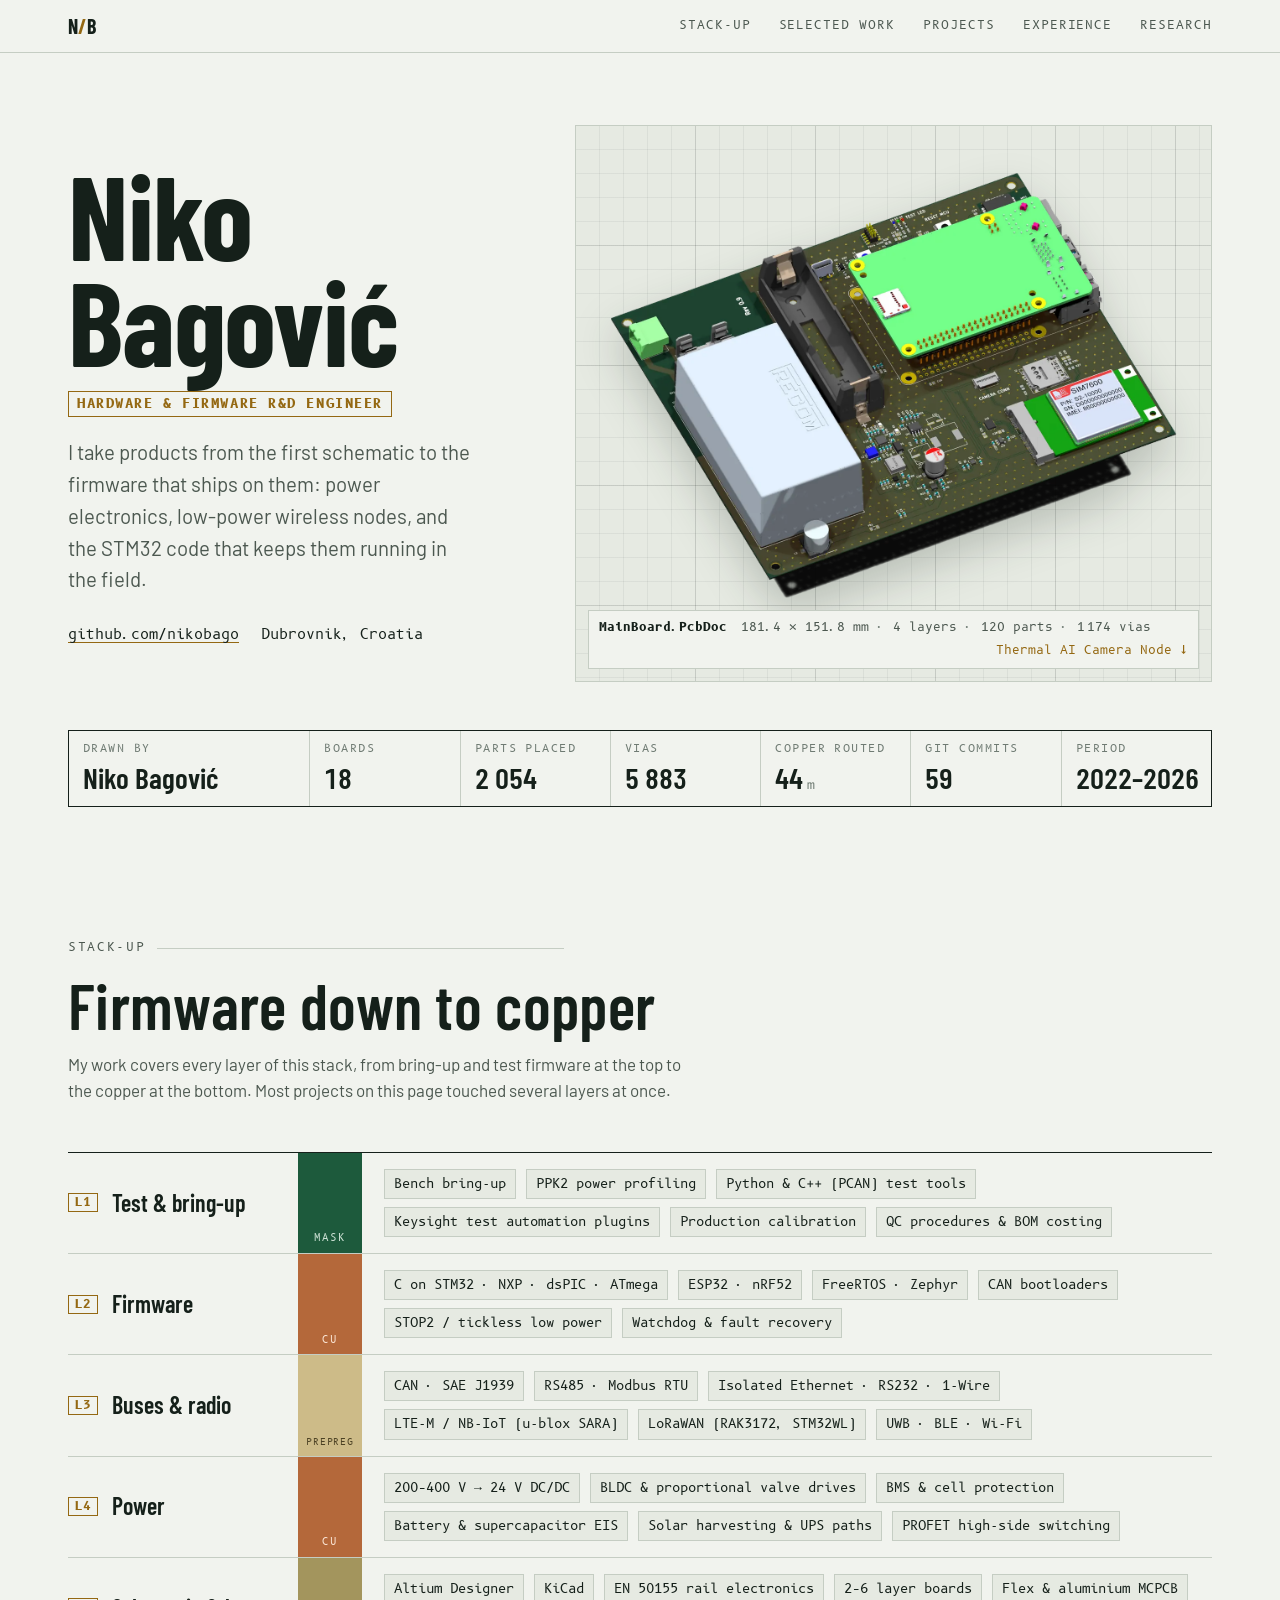
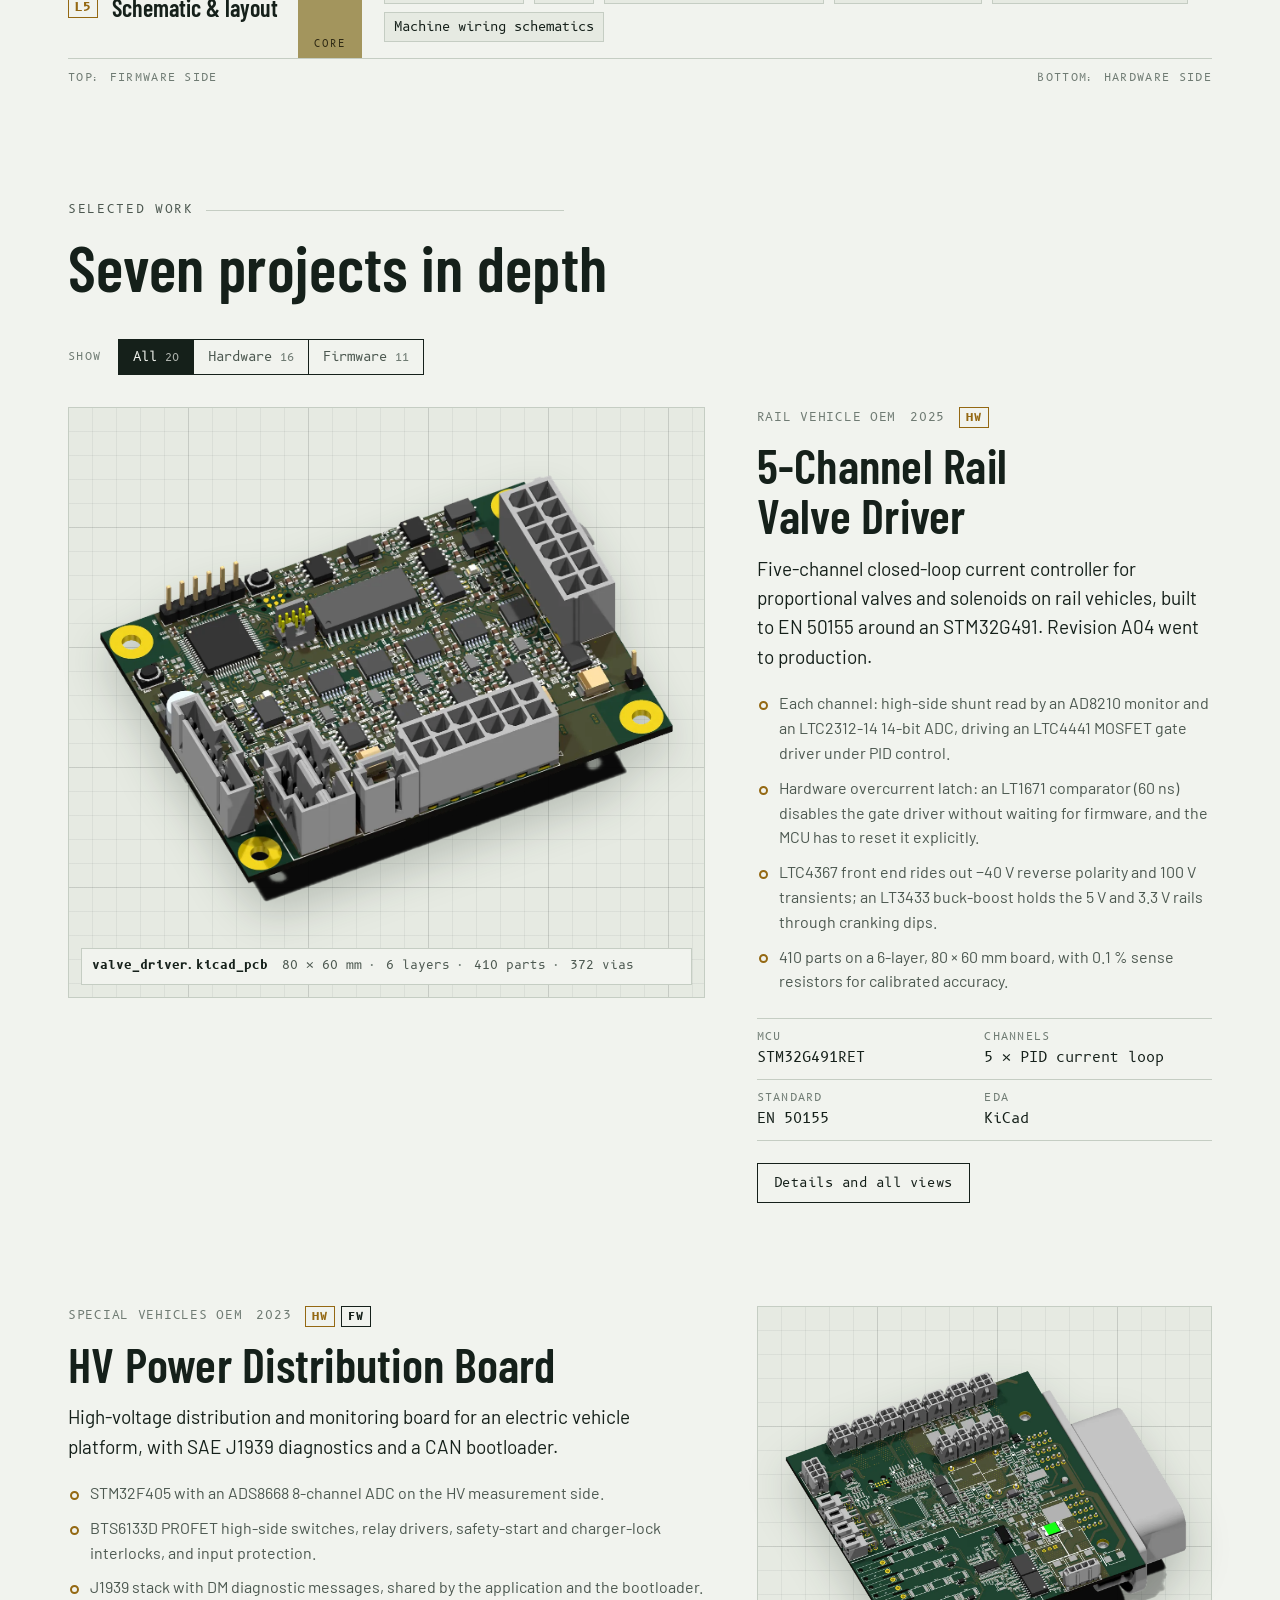
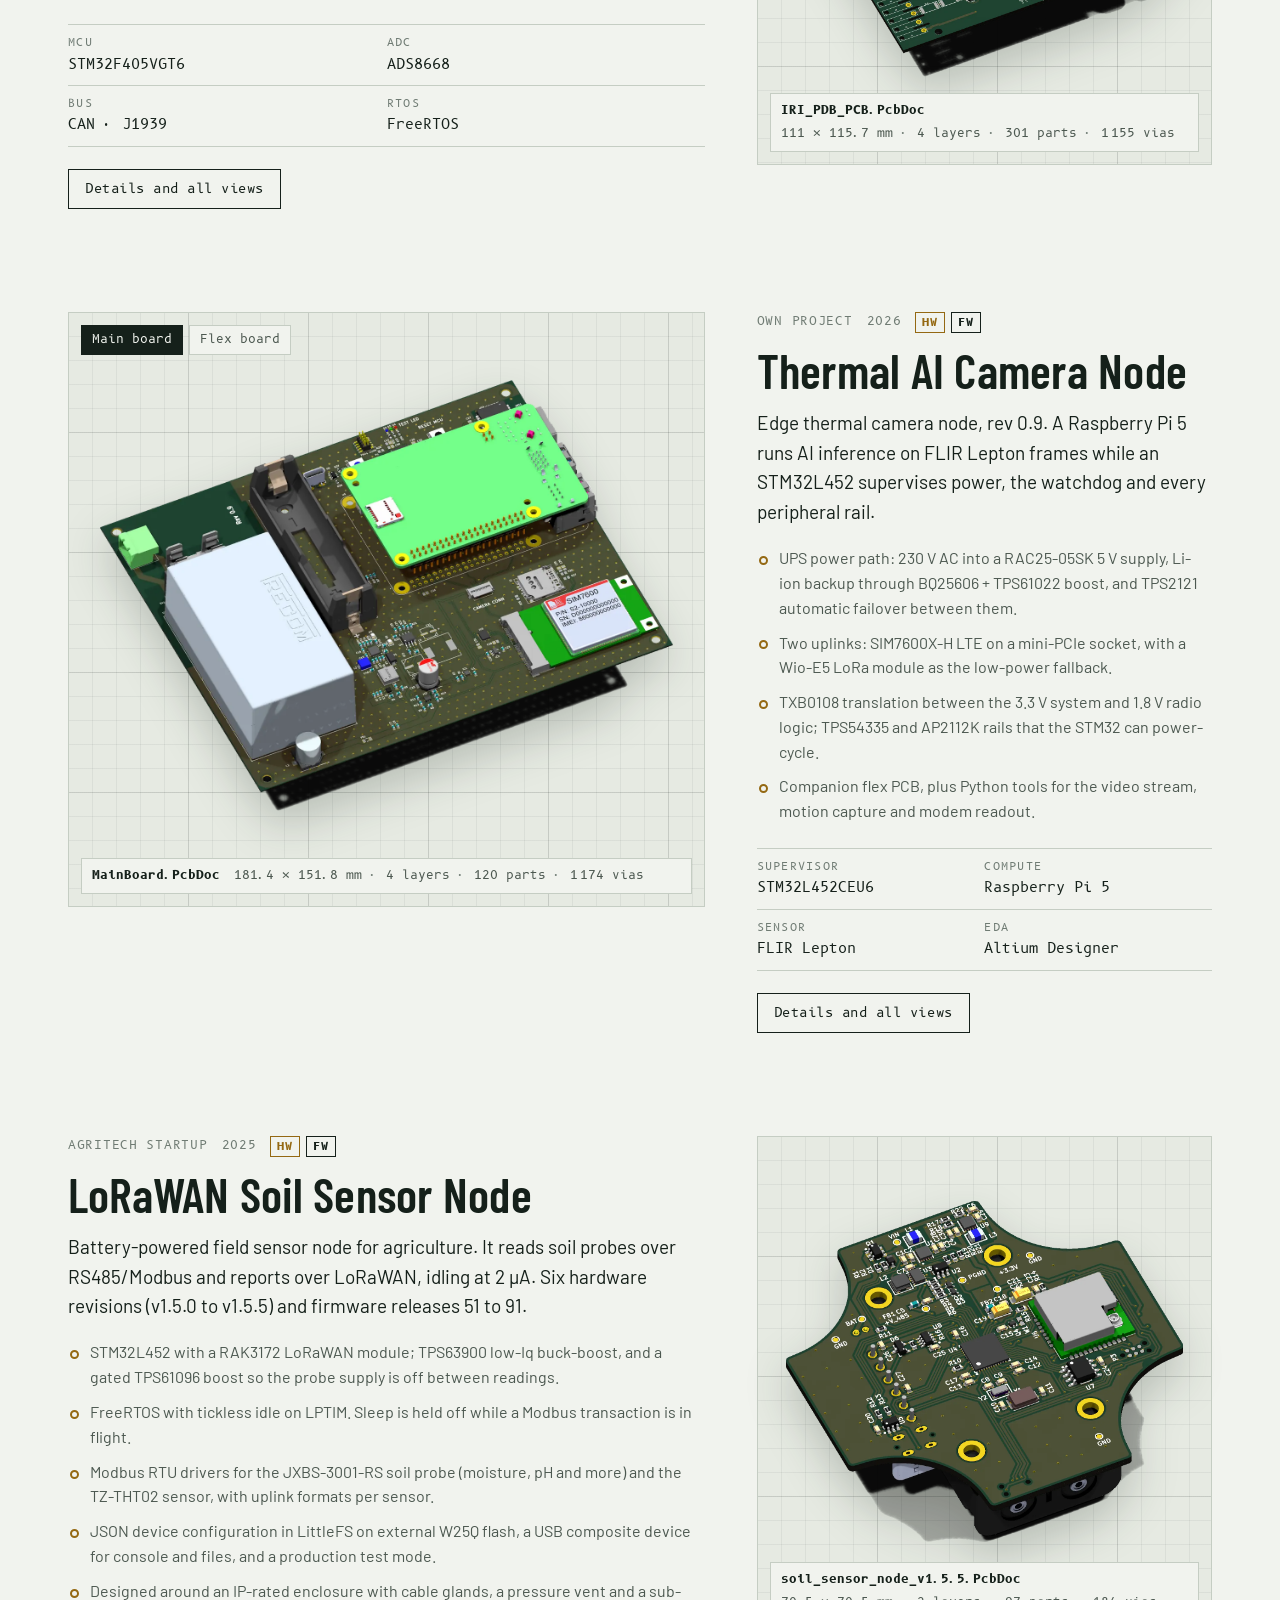
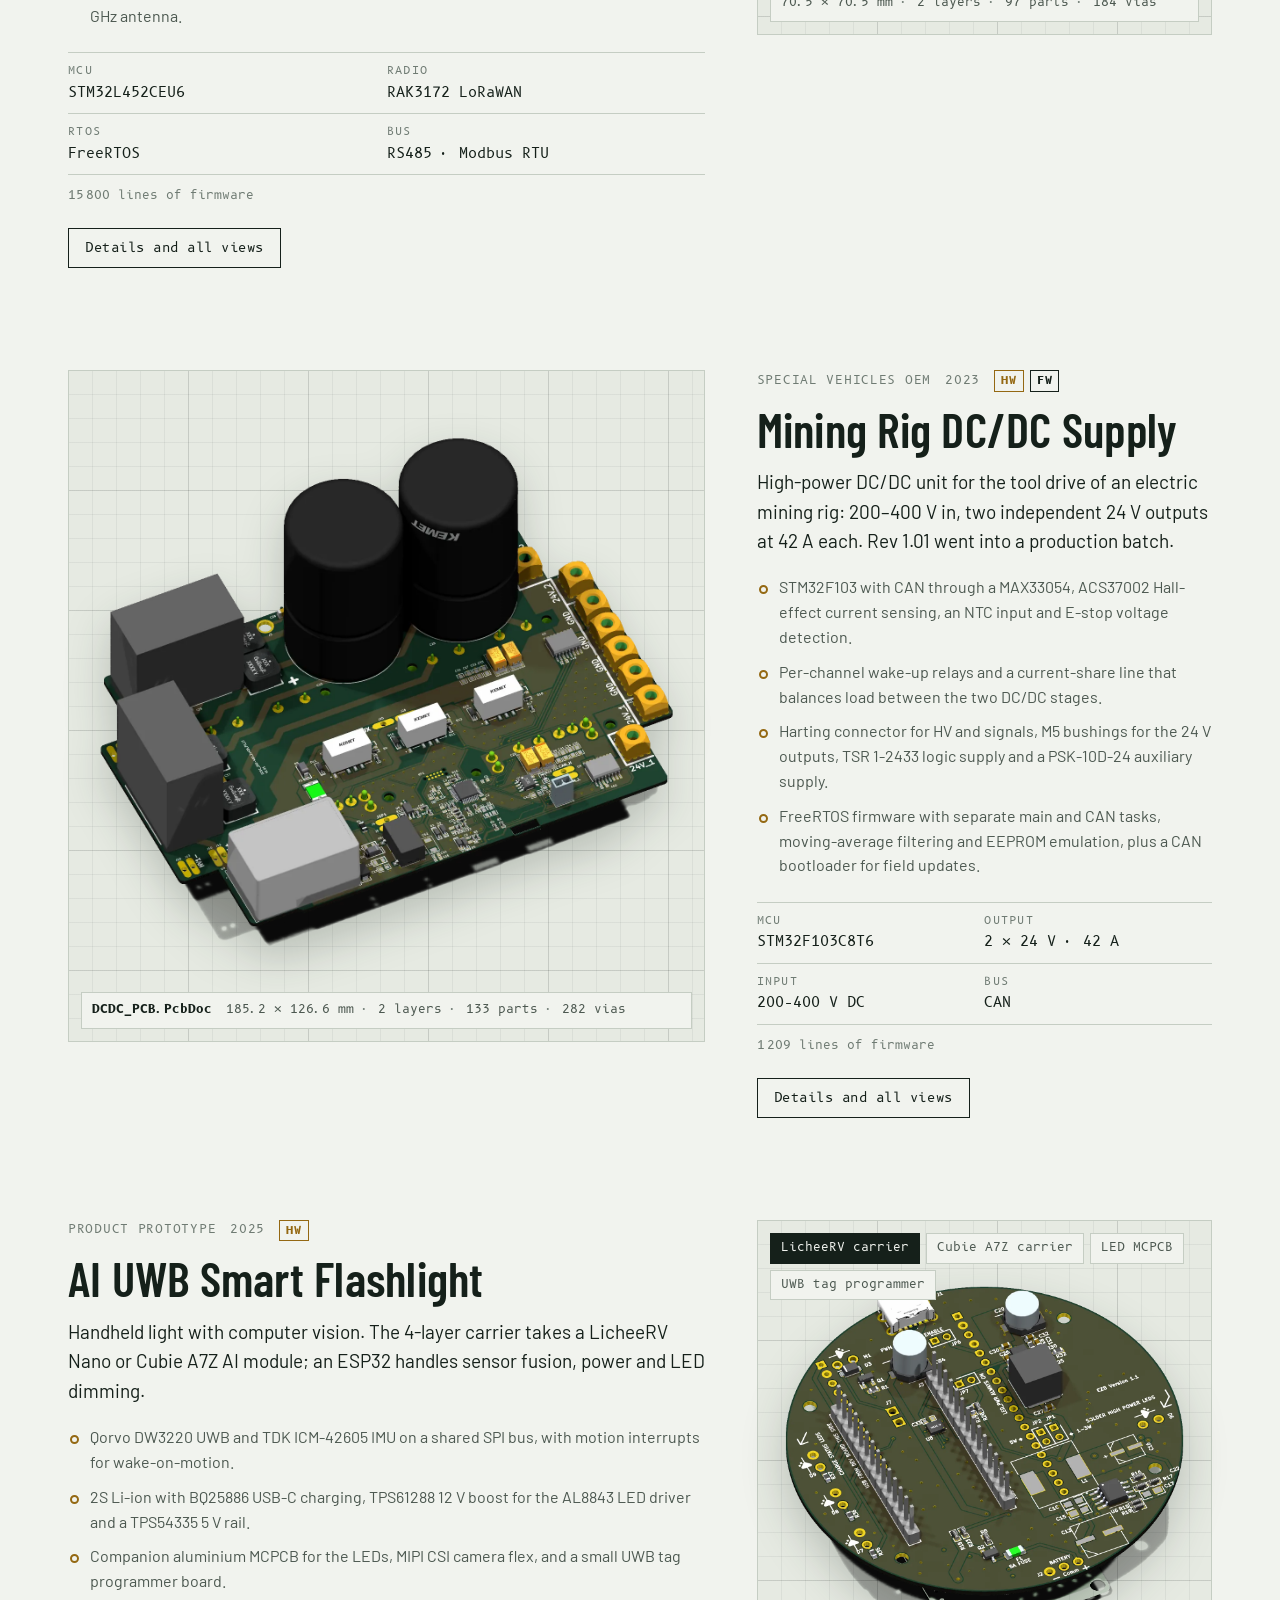
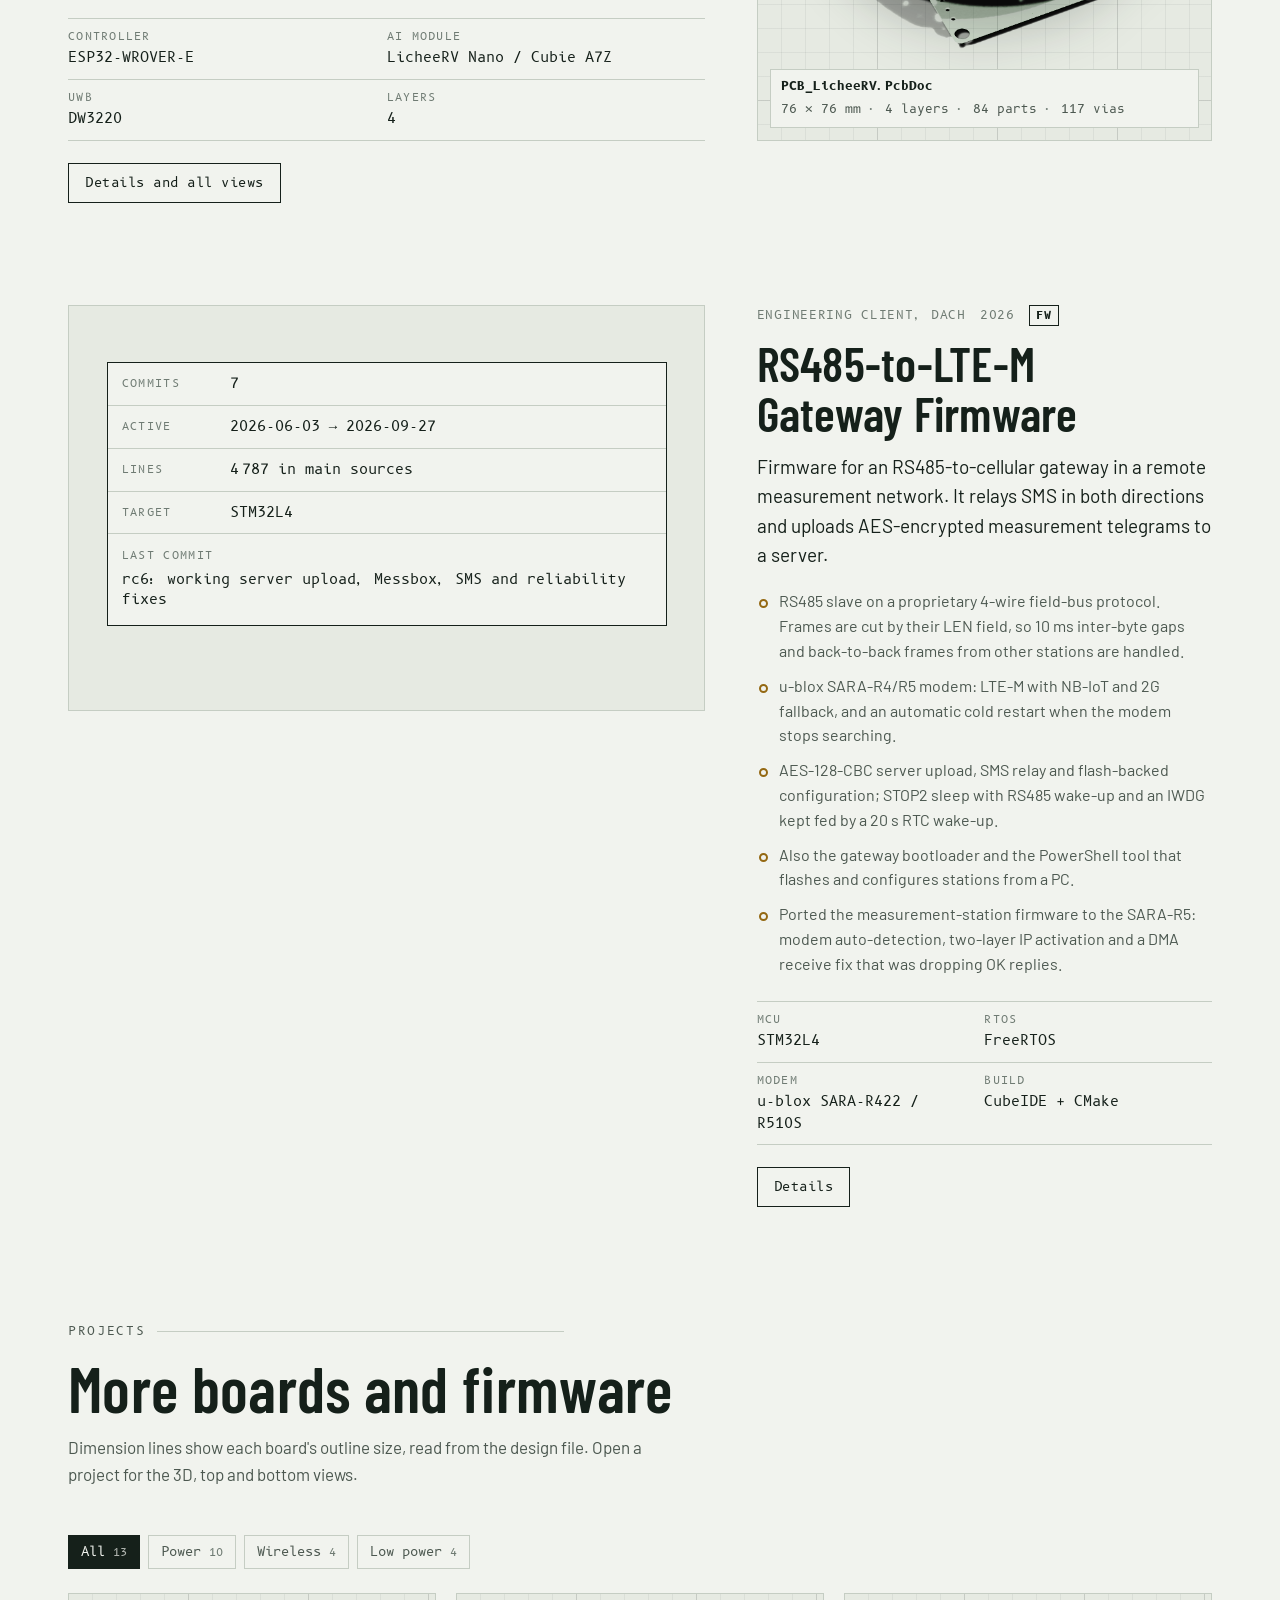
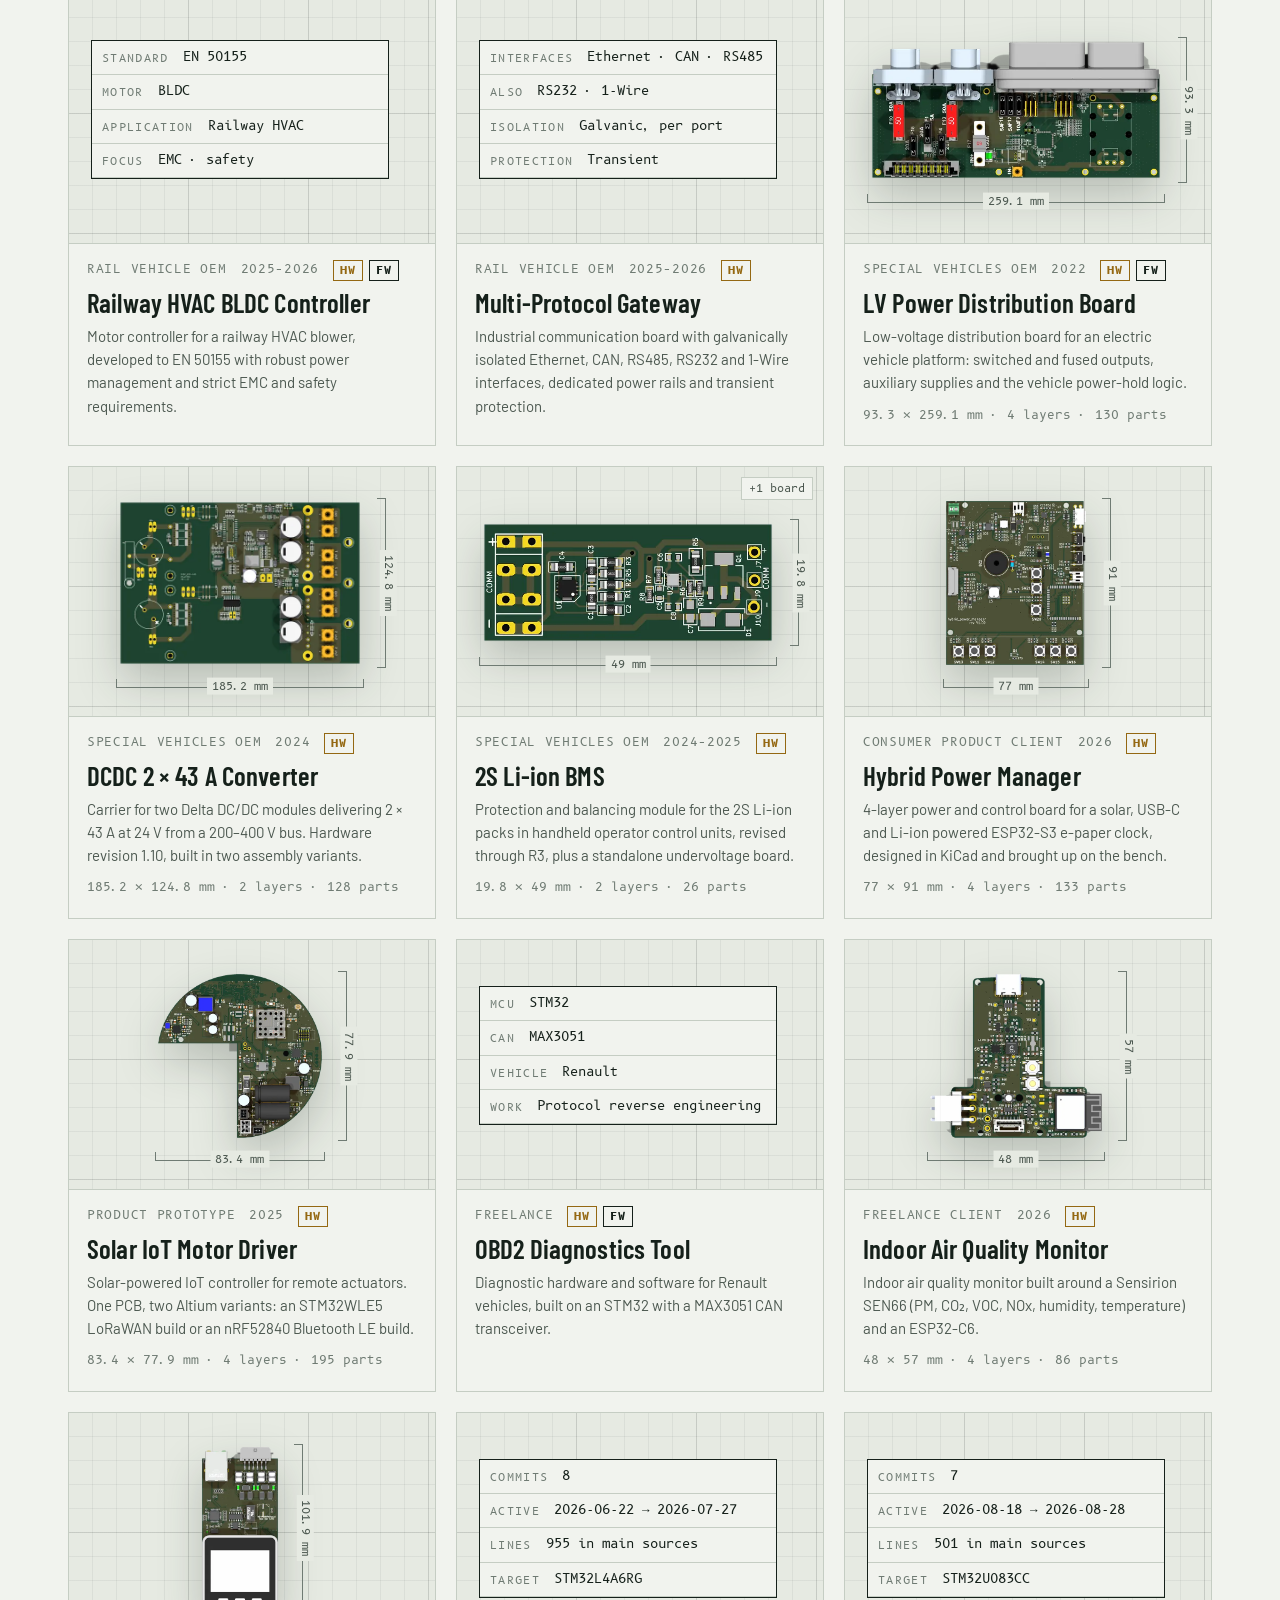
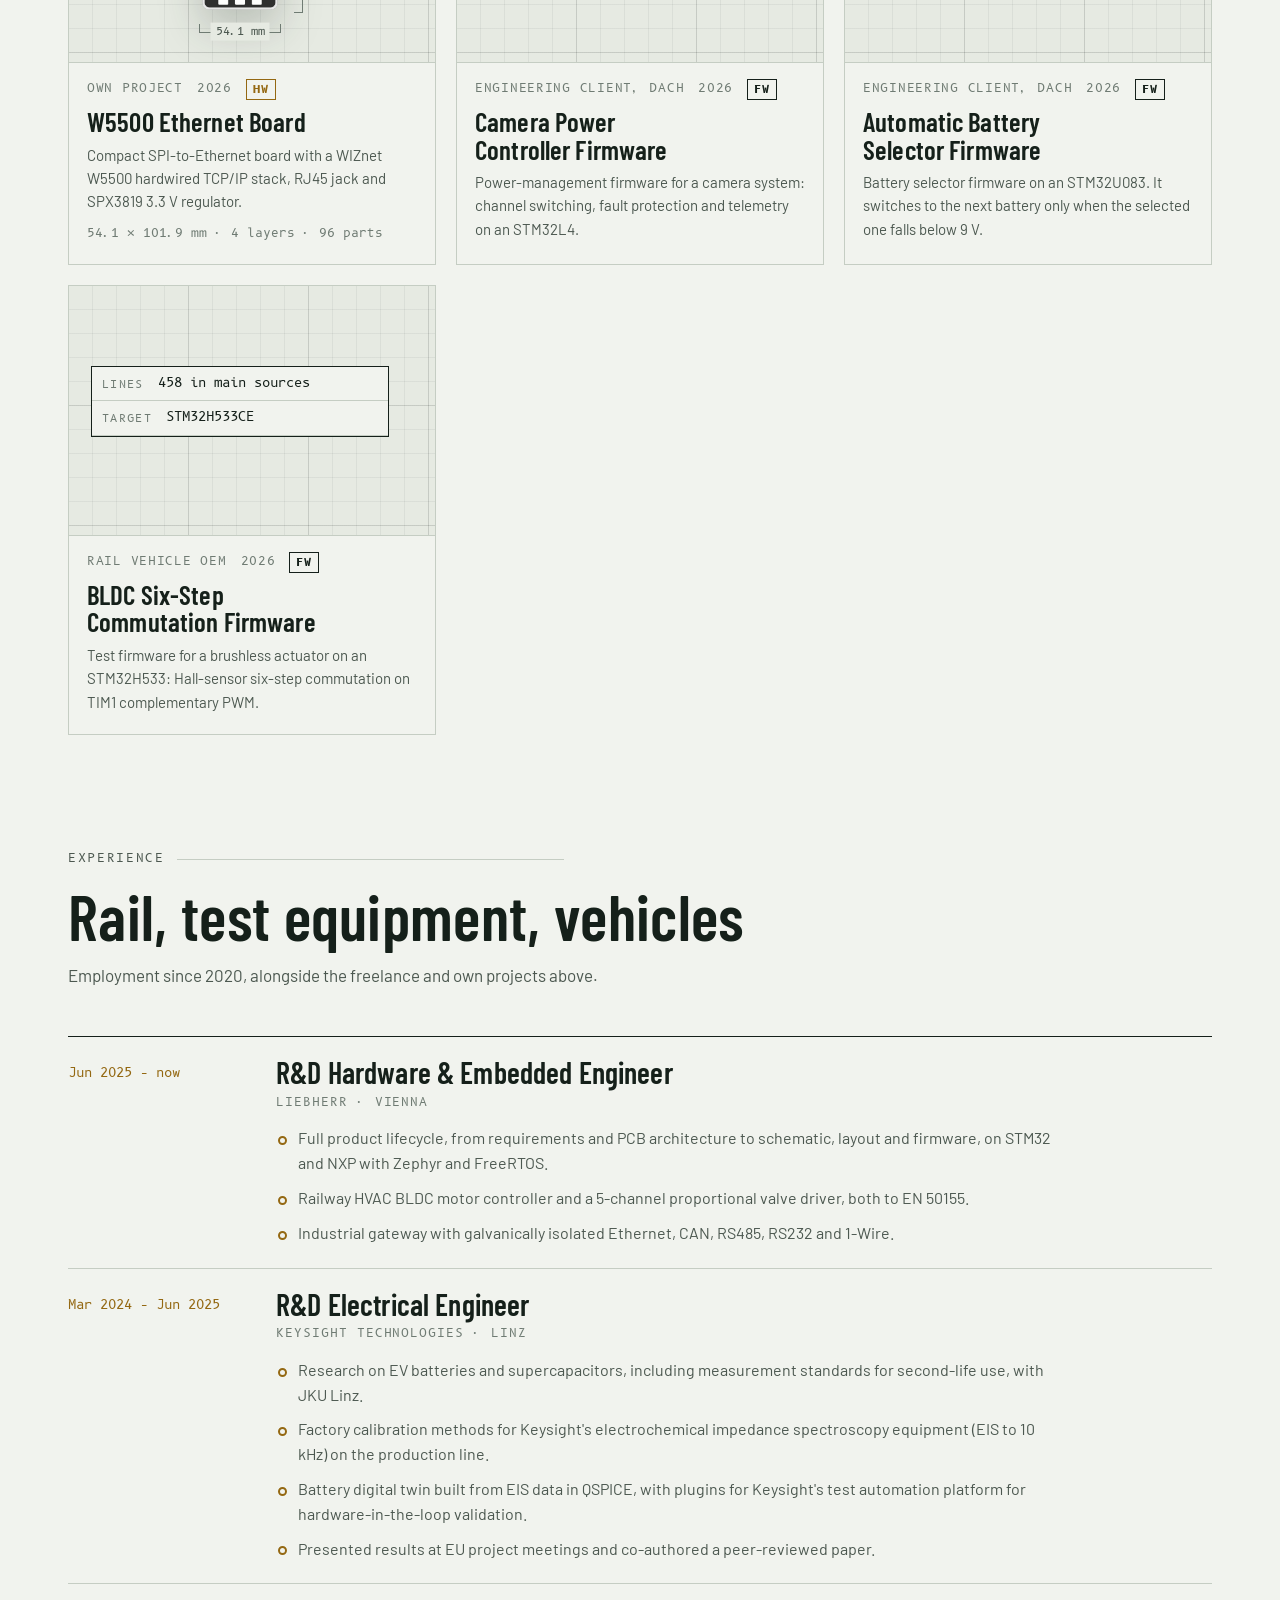
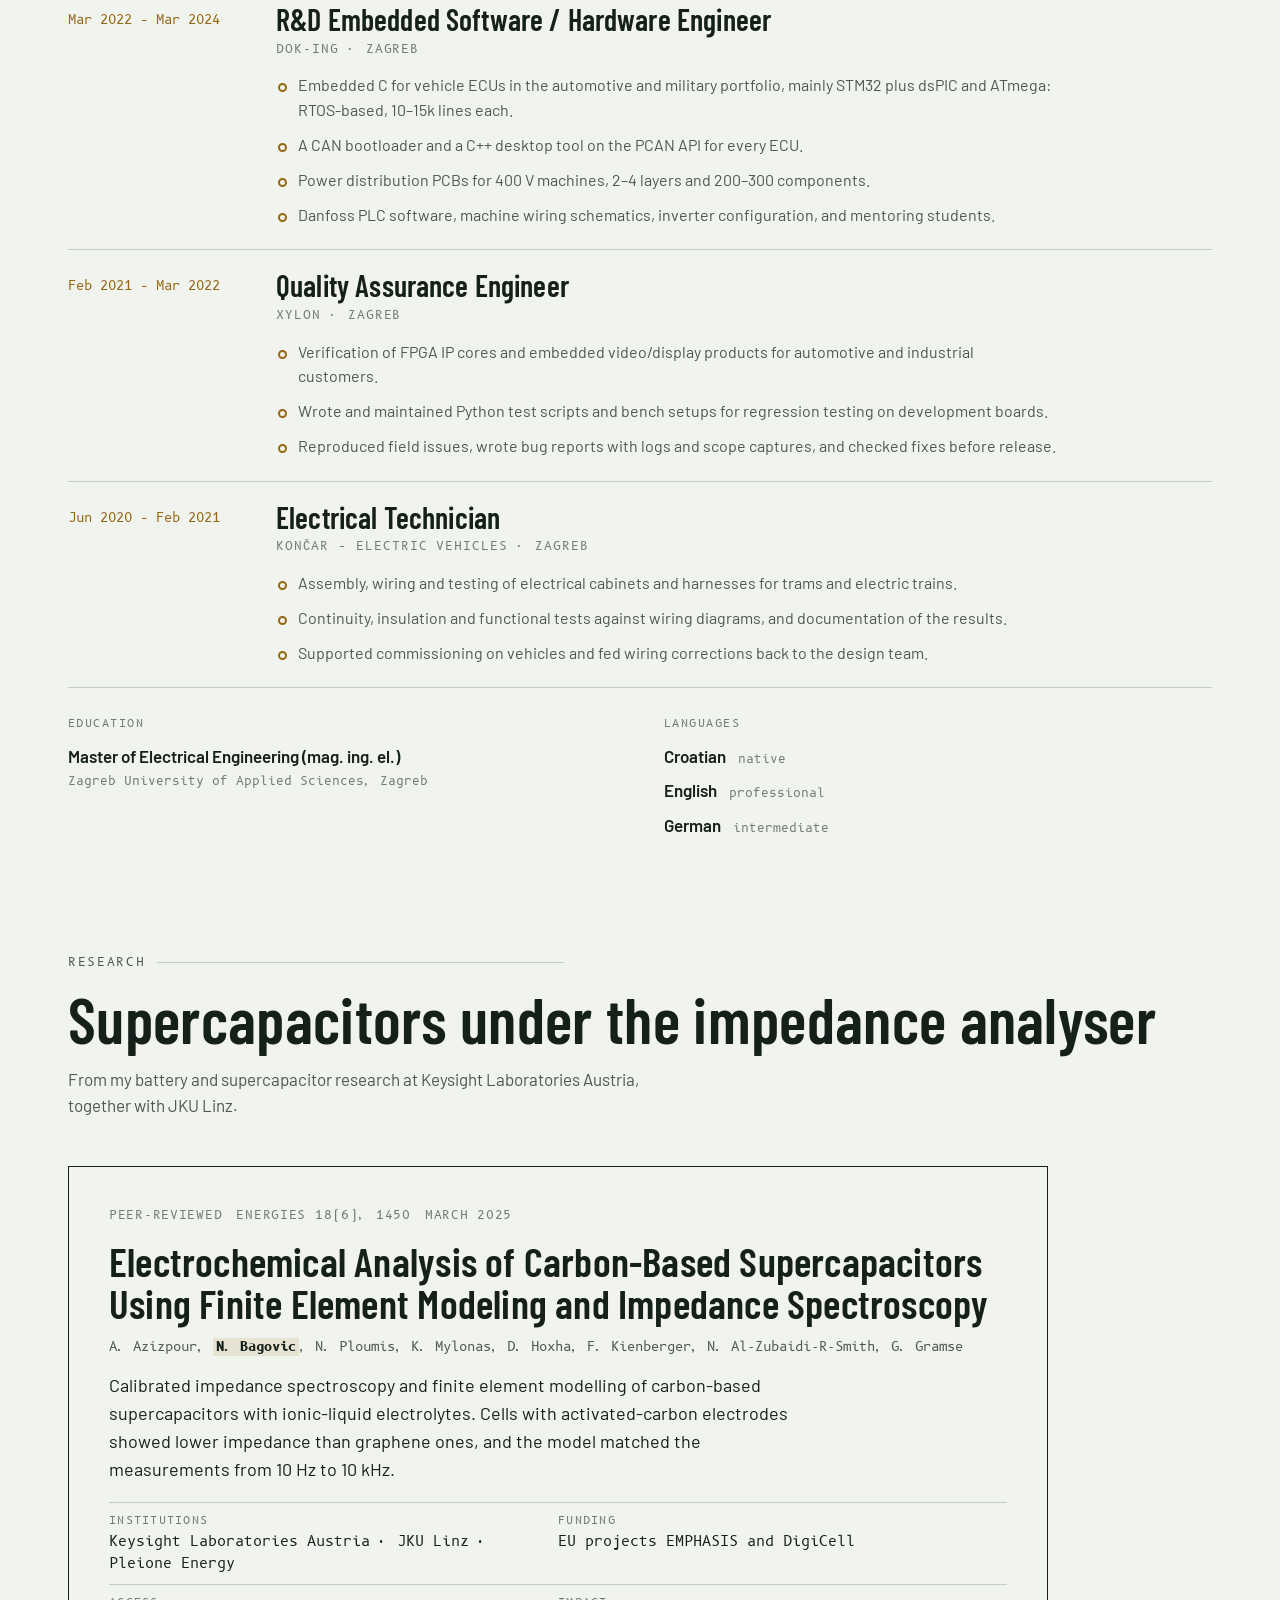
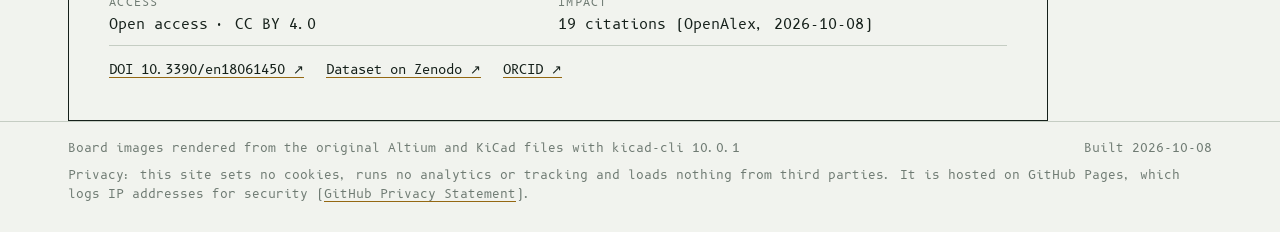
==== commit 6552089a: "Update site čet 08.10.2026." ====
--- a/portfolio.html
+++ b/portfolio.html
@@ -554,7 +554,7 @@
         <p class="thesis">I take products from the first schematic to the firmware that ships on them: power electronics, low-power wireless nodes, and the STM32 code that keeps them running in the field.</p>
         <p class="links"><a href="https://github.com/nikobago" target="_blank" rel="noopener">github.com/nikobago</a><span>Dubrovnik, Croatia</span></p>
       </div>
-      <figure class="grid-bg"><img class="hero-img" src="assets/boards/thermal-main-iso.webp" width="1400" height="1066" alt="HeatSeeker Thermal AI Unit, Main board, 3D render" fetchpriority="high"><figcaption class="callout"><span class="file">MainBoard.PcbDoc</span><span class="facts"><span>181.4 × 151.8 mm</span><span>4 layers</span><span>120 parts</span><span>1 174 vias</span></span><a href="#thermal">HeatSeeker Thermal AI Unit ↓</a></figcaption></figure>
+      <figure class="grid-bg"><img class="hero-img" src="assets/boards/thermal-main-iso.webp" width="1400" height="1066" alt="Thermal AI Camera Node, Main board, 3D render" fetchpriority="high"><figcaption class="callout"><span class="file">MainBoard.PcbDoc</span><span class="facts"><span>181.4 × 151.8 mm</span><span>4 layers</span><span>120 parts</span><span>1 174 vias</span></span><a href="#thermal">Thermal AI Camera Node ↓</a></figcaption></figure>
     </div>
 
     <dl class="titleblock" aria-label="Portfolio totals">
@@ -616,10 +616,10 @@
       </div>
     </article>
     <article class="feat both" id="thermal" data-role="HW FW">
-      <div class="feat-visual grid-bg"><div class="board-tabs" role="tablist"><button type="button" role="tab" class="tab" aria-selected="true" data-iso="assets/boards/thermal-main-iso.webp" data-facts="&lt;span&gt;181.4 × 151.8 mm&lt;/span&gt;&lt;span&gt;4 layers&lt;/span&gt;&lt;span&gt;120 parts&lt;/span&gt;&lt;span&gt;1 174 vias&lt;/span&gt;" data-file="MainBoard.PcbDoc">Main board</button><button type="button" role="tab" class="tab" aria-selected="false" data-iso="assets/boards/thermal-flex-iso.webp" data-facts="&lt;span&gt;5.5 × 150 mm&lt;/span&gt;&lt;span&gt;2 layers&lt;/span&gt;&lt;span&gt;2 parts&lt;/span&gt;&lt;span&gt;0 vias&lt;/span&gt;" data-file="flex.PcbDoc">Flex board</button></div><img class="feat-img" src="assets/boards/thermal-main-iso.webp" width="1400" height="1066" alt="HeatSeeker Thermal AI Unit, 3D render" loading="lazy" decoding="async"><div class="callout"><span class="file">MainBoard.PcbDoc</span><span class="facts"><span>181.4 × 151.8 mm</span><span>4 layers</span><span>120 parts</span><span>1 174 vias</span></span></div></div><div class="feat-visual fw-visual fw-alt"><div class="fw-panel" aria-label="Firmware facts"><div class="fw-rows"><div><span class="k">commits</span><span class="v">4</span></div><div><span class="k">active</span><span class="v">2026-03-29 → 2026-04-04</span></div><div><span class="k">target</span><span class="v">STM32L452CEU6</span></div></div><p class="fw-last"><span class="k">last commit</span>gerge branch &#x27;main&#x27; of https://github.com/nikobago/thermal_ai_unit</p></div></div>
+      <div class="feat-visual grid-bg"><div class="board-tabs" role="tablist"><button type="button" role="tab" class="tab" aria-selected="true" data-iso="assets/boards/thermal-main-iso.webp" data-facts="&lt;span&gt;181.4 × 151.8 mm&lt;/span&gt;&lt;span&gt;4 layers&lt;/span&gt;&lt;span&gt;120 parts&lt;/span&gt;&lt;span&gt;1 174 vias&lt;/span&gt;" data-file="MainBoard.PcbDoc">Main board</button><button type="button" role="tab" class="tab" aria-selected="false" data-iso="assets/boards/thermal-flex-iso.webp" data-facts="&lt;span&gt;5.5 × 150 mm&lt;/span&gt;&lt;span&gt;2 layers&lt;/span&gt;&lt;span&gt;2 parts&lt;/span&gt;&lt;span&gt;0 vias&lt;/span&gt;" data-file="flex.PcbDoc">Flex board</button></div><img class="feat-img" src="assets/boards/thermal-main-iso.webp" width="1400" height="1066" alt="Thermal AI Camera Node, 3D render" loading="lazy" decoding="async"><div class="callout"><span class="file">MainBoard.PcbDoc</span><span class="facts"><span>181.4 × 151.8 mm</span><span>4 layers</span><span>120 parts</span><span>1 174 vias</span></span></div></div><div class="feat-visual fw-visual fw-alt"><div class="fw-panel" aria-label="Firmware facts"><div class="fw-rows"><div><span class="k">commits</span><span class="v">4</span></div><div><span class="k">active</span><span class="v">2026-03-29 → 2026-04-04</span></div><div><span class="k">target</span><span class="v">STM32L452CEU6</span></div></div><p class="fw-last"><span class="k">last commit</span>gerge branch &#x27;main&#x27; of https://github.com/nikobago/thermal_ai_unit</p></div></div>
       <div class="feat-text">
         <p class="meta"><span>Own project</span><span>2026</span><span class="role role-hw" title="Hardware">HW</span><span class="role role-fw" title="Firmware">FW</span></p>
-        <h3>HeatSeeker Thermal AI Unit</h3>
+        <h3>Thermal AI Camera Node</h3>
         <p class="summary">Edge thermal camera node, rev 0.9. A Raspberry Pi 5 runs AI inference on FLIR Lepton frames while an STM32L452 supervises power, the watchdog and every peripheral rail.</p>
         <ul class="points"><li>UPS power path: 230 V AC into a RAC25-05SK 5 V supply, Li-ion backup through BQ25606 + TPS61022 boost, and TPS2121 automatic failover between them.</li><li>Two uplinks: SIM7600X-H LTE on a mini-PCIe socket, with a Wio-E5 LoRa module as the low-power fallback.</li><li>TXB0108 translation between the 3.3 V system and 1.8 V radio logic; TPS54335 and AP2112K rails that the STM32 can power-cycle.</li><li>Companion flex PCB, plus Python tools for the video stream, motion capture and modem readout.</li></ul>
         <dl class="specs"><div><dt>Supervisor</dt><dd>STM32L452CEU6</dd></div><div><dt>Compute</dt><dd>Raspberry Pi 5</dd></div><div><dt>Sensor</dt><dd>FLIR Lepton</dd></div><div><dt>EDA</dt><dd>Altium Designer</dd></div></dl>
@@ -880,7 +880,7 @@
   </div>
 </dialog>
 
-<script type="application/json" id="data">{"thermal": {"title": "HeatSeeker Thermal AI Unit", "client": "Own project", "year": "2026", "role": ["HW", "FW"], "summary": "Edge thermal camera node, rev 0.9. A Raspberry Pi 5 runs AI inference on FLIR Lepton frames while an STM32L452 supervises power, the watchdog and every peripheral rail.", "points": ["UPS power path: 230 V AC into a RAC25-05SK 5 V supply, Li-ion backup through BQ25606 + TPS61022 boost, and TPS2121 automatic failover between them.", "Two uplinks: SIM7600X-H LTE on a mini-PCIe socket, with a Wio-E5 LoRa module as the low-power fallback.", "TXB0108 translation between the 3.3 V system and 1.8 V radio logic; TPS54335 and AP2112K rails that the STM32 can power-cycle.", "Companion flex PCB, plus Python tools for the video stream, motion capture and modem readout."], "specs": {"Supervisor": "STM32L452CEU6", "Compute": "Raspberry Pi 5", "Sensor": "FLIR Lepton", "EDA": "Altium Designer"}, "boards": [{"label": "Main board", "stats": {"w_mm": 181.4, "h_mm": 151.8, "layers": 4, "parts": 120, "pads": 560, "vias": 1174, "tracks": 897, "track_m": 2.74, "nets": 0, "file": "MainBoard.PcbDoc"}, "rot": false, "views": {"iso": "assets/boards/thermal-main-iso.webp", "top": "assets/boards/thermal-main-top.webp", "bottom": "assets/boards/thermal-main-bottom.webp"}}, {"label": "Flex board", "stats": {"w_mm": 5.5, "h_mm": 150.0, "layers": 2, "parts": 2, "pads": 20, "vias": 0, "tracks": 21, "track_m": 1.47, "nets": 0, "file": "flex.PcbDoc"}, "rot": true, "views": {"iso": "assets/boards/thermal-flex-iso.webp", "top": "assets/boards/thermal-flex-top.webp", "bottom": "assets/boards/thermal-flex-bottom.webp"}}], "fw": {"git": {"commits": 4, "first": "2026-03-29", "last": "2026-04-04", "last_subject": "gerge branch 'main' of https://github.com/nikobago/thermal_ai_unit"}}, "schematic": null, "link": null}, "valve": {"title": "5-Channel Rail Valve Driver", "client": "Rail vehicle OEM", "year": "2025", "role": ["HW"], "summary": "Five-channel closed-loop current controller for proportional valves and solenoids on rail vehicles, built to EN 50155 around an STM32G491. Revision A04 went to production.", "points": ["Each channel: high-side shunt read by an AD8210 monitor and an LTC2312-14 14-bit ADC, driving an LTC4441 MOSFET gate driver under PID control.", "Hardware overcurrent latch: an LT1671 comparator (60 ns) disables the gate driver without waiting for firmware, and the MCU has to reset it explicitly.", "LTC4367 front end rides out −40 V reverse polarity and 100 V transients; an LT3433 buck-boost holds the 5 V and 3.3 V rails through cranking dips.", "410 parts on a 6-layer, 80 × 60 mm board, with 0.1 % sense resistors for calibrated accuracy."], "specs": {"MCU": "STM32G491RET", "Channels": "5 × PID current loop", "Standard": "EN 50155", "EDA": "KiCad"}, "boards": [{"label": "rev A04", "stats": {"w_mm": 80.0, "h_mm": 60.0, "layers": 6, "parts": 410, "pads": 1176, "vias": 372, "tracks": 3807, "track_m": 6.43, "nets": 258, "file": "valve_driver.kicad_pcb"}, "rot": false, "views": {"iso": "assets/boards/valve-iso.webp", "top": "assets/boards/valve-top.webp", "bottom": "assets/boards/valve-bottom.webp"}}], "fw": {"git": {"commits": 3, "first": "2025-11-25", "last": "2025-12-17", "last_subject": "Update README.md"}}, "schematic": null, "link": null}, "lte-gateway": {"title": "RS485-to-LTE-M Gateway Firmware", "client": "Engineering client, DACH", "year": "2026", "role": ["FW"], "summary": "Firmware for an RS485-to-cellular gateway in a remote measurement network. It relays SMS in both directions and uploads AES-encrypted measurement telegrams to a server.", "points": ["RS485 slave on a proprietary 4-wire field-bus protocol. Frames are cut by their LEN field, so 10 ms inter-byte gaps and back-to-back frames from other stations are handled.", "u-blox SARA-R4/R5 modem: LTE-M with NB-IoT and 2G fallback, and an automatic cold restart when the modem stops searching.", "AES-128-CBC server upload, SMS relay and flash-backed configuration; STOP2 sleep with RS485 wake-up and an IWDG kept fed by a 20 s RTC wake-up.", "Also the gateway bootloader and the PowerShell tool that flashes and configures stations from a PC.", "Ported the measurement-station firmware to the SARA-R5: modem auto-detection, two-layer IP activation and a DMA receive fix that was dropping OK replies."], "specs": {"MCU": "STM32L4", "RTOS": "FreeRTOS", "Modem": "u-blox SARA-R422 / R510S", "Build": "CubeIDE + CMake"}, "boards": [], "fw": {"lines": 4787, "git": {"commits": 7, "repos": 4, "first": "2026-06-03", "last": "2026-09-27", "last_subject": "rc6: working server upload, Messbox, SMS and reliability fixes"}}, "schematic": null, "link": null}, "fieldnode": {"title": "LoRaWAN Soil Sensor Node", "client": "Agritech startup", "year": "2025", "role": ["HW", "FW"], "summary": "Battery-powered field sensor node for agriculture. It reads soil probes over RS485/Modbus and reports over LoRaWAN, idling at 2 µA. Six hardware revisions (v1.5.0 to v1.5.5) and firmware releases 51 to 91.", "points": ["STM32L452 with a RAK3172 LoRaWAN module; TPS63900 low-Iq buck-boost, and a gated TPS61096 boost so the probe supply is off between readings.", "FreeRTOS with tickless idle on LPTIM. Sleep is held off while a Modbus transaction is in flight.", "Modbus RTU drivers for the JXBS-3001-RS soil probe (moisture, pH and more) and the TZ-THT02 sensor, with uplink formats per sensor.", "JSON device configuration in LittleFS on external W25Q flash, a USB composite device for console and files, and a production test mode.", "Designed around an IP-rated enclosure with cable glands, a pressure vent and a sub-GHz antenna."], "specs": {"MCU": "STM32L452CEU6", "Radio": "RAK3172 LoRaWAN", "RTOS": "FreeRTOS", "Bus": "RS485 · Modbus RTU"}, "boards": [{"label": "v1.5.5", "stats": {"w_mm": 70.5, "h_mm": 70.5, "layers": 2, "parts": 97, "pads": 359, "vias": 184, "tracks": 1117, "track_m": 1.68, "nets": 0, "file": "soil_sensor_node_v1.5.5.PcbDoc"}, "rot": false, "views": {"iso": "assets/boards/fieldnode-iso.webp", "top": "assets/boards/fieldnode-top.webp", "bottom": "assets/boards/fieldnode-bottom.webp"}}], "fw": {"lines": 15800}, "schematic": null, "link": null}, "dcdc400": {"title": "Mining Rig DC/DC Supply", "client": "Special vehicles OEM", "year": "2023", "role": ["HW", "FW"], "summary": "High-power DC/DC unit for the tool drive of an electric mining rig: 200–400 V in, two independent 24 V outputs at 42 A each. Rev 1.01 went into a production batch.", "points": ["STM32F103 with CAN through a MAX33054, ACS37002 Hall-effect current sensing, an NTC input and E-stop voltage detection.", "Per-channel wake-up relays and a current-share line that balances load between the two DC/DC stages.", "Harting connector for HV and signals, M5 bushings for the 24 V outputs, TSR 1-2433 logic supply and a PSK-10D-24 auxiliary supply.", "FreeRTOS firmware with separate main and CAN tasks, moving-average filtering and EEPROM emulation, plus a CAN bootloader for field updates."], "specs": {"MCU": "STM32F103C8T6", "Output": "2 × 24 V · 42 A", "Input": "200–400 V DC", "Bus": "CAN"}, "boards": [{"label": "Rev 1.01", "stats": {"w_mm": 185.2, "h_mm": 126.6, "layers": 2, "parts": 133, "pads": 517, "vias": 282, "tracks": 1184, "track_m": 3.38, "nets": 0, "file": "DCDC_PCB.PcbDoc"}, "rot": false, "views": {"iso": "assets/boards/dcdc400-iso.webp", "top": "assets/boards/dcdc400-top.webp", "bottom": "assets/boards/dcdc400-bottom.webp"}}], "fw": {"lines": 1209}, "schematic": null, "link": null}, "hvac": {"title": "Railway HVAC BLDC Controller", "client": "Rail vehicle OEM", "year": "2025–2026", "role": ["HW", "FW"], "summary": "Motor controller for a railway HVAC blower, developed to EN 50155 with robust power management and strict EMC and safety requirements.", "points": ["Built to EN 50155, the standard for electronic equipment on rolling stock.", "Power management, EMC and safety compliance designed in from the requirements stage."], "specs": {"Standard": "EN 50155", "Motor": "BLDC", "Application": "Railway HVAC", "Focus": "EMC · safety"}, "boards": [], "fw": null, "schematic": null, "link": null}, "gateway": {"title": "Multi-Protocol Gateway", "client": "Rail vehicle OEM", "year": "2025–2026", "role": ["HW"], "summary": "Industrial communication board with galvanically isolated Ethernet, CAN, RS485, RS232 and 1-Wire interfaces, dedicated power rails and transient protection.", "points": ["Every interface galvanically isolated, each with its own power rail.", "Transient protection sized for industrial and vehicle wiring."], "specs": {"Interfaces": "Ethernet · CAN · RS485", "Also": "RS232 · 1-Wire", "Isolation": "Galvanic, per port", "Protection": "Transient"}, "boards": [], "fw": null, "schematic": null, "link": null}, "hvpdb": {"title": "HV Power Distribution Board", "client": "Special vehicles OEM", "year": "2023", "role": ["HW", "FW"], "summary": "High-voltage distribution and monitoring board for an electric vehicle platform, with SAE J1939 diagnostics and a CAN bootloader.", "points": ["STM32F405 with an ADS8668 8-channel ADC on the HV measurement side.", "BTS6133D PROFET high-side switches, relay drivers, safety-start and charger-lock interlocks, and input protection.", "J1939 stack with DM diagnostic messages, shared by the application and the bootloader."], "specs": {"MCU": "STM32F405VGT6", "ADC": "ADS8668", "Bus": "CAN · J1939", "RTOS": "FreeRTOS"}, "boards": [{"label": "HV PDB", "stats": {"w_mm": 111.0, "h_mm": 115.7, "layers": 4, "parts": 301, "pads": 1063, "vias": 1155, "tracks": 2975, "track_m": 6.52, "nets": 0, "file": "IRI_PDB_PCB.PcbDoc"}, "rot": false, "views": {"iso": "assets/boards/hvpdb-iso.webp", "top": "assets/boards/hvpdb-top.webp", "bottom": "assets/boards/hvpdb-bottom.webp"}}], "fw": null, "schematic": null, "link": null}, "lvpdb": {"title": "LV Power Distribution Board", "client": "Special vehicles OEM", "year": "2022", "role": ["HW", "FW"], "summary": "Low-voltage distribution board for an electric vehicle platform: switched and fused outputs, auxiliary supplies and the vehicle power-hold logic.", "points": ["STM32F303 controlling BTS6133D high-side switches on the switched outputs.", "Power-entry protection, start-button and MCU power-hold circuit, and a TL7726 voltage supervisor.", "CAN processing firmware and its own bootloader."], "specs": {"MCU": "STM32F303VBT6", "Bus": "CAN", "Switching": "BTS6133D", "EDA": "Altium Designer"}, "boards": [{"label": "LV PDB", "stats": {"w_mm": 93.3, "h_mm": 259.1, "layers": 4, "parts": 130, "pads": 618, "vias": 1230, "tracks": 963, "track_m": 3.36, "nets": 0, "file": "00_LVPDB_MAS.PcbDoc"}, "rot": true, "views": {"iso": "assets/boards/lvpdb-iso.webp", "top": "assets/boards/lvpdb-top.webp", "bottom": "assets/boards/lvpdb-bottom.webp"}}], "fw": null, "schematic": null, "link": null}, "dcdc200": {"title": "DCDC 2 × 43 A Converter", "client": "Special vehicles OEM", "year": "2024", "role": ["HW"], "summary": "Carrier for two Delta DC/DC modules delivering 2 × 43 A at 24 V from a 200–400 V bus. Hardware revision 1.10, built in two assembly variants.", "points": ["One bare PCB, two assembled products that differ only in four fitted parts.", "Full release package: wiring diagrams, QC test procedure, declaration label and a SolidWorks enclosure assembly with 3D-printed PCB spacers."], "specs": {"Output": "24 V · 2 × 43 A", "Input": "200–400 V DC", "Rev": "HW 1.10", "EDA": "Altium Designer"}, "boards": [{"label": "HW 1.10", "stats": {"w_mm": 185.2, "h_mm": 124.8, "layers": 2, "parts": 128, "pads": 484, "vias": 168, "tracks": 639, "track_m": 2.53, "nets": 0, "file": "DCDC_200-400_24_2x43A_HW1.10.pcbdoc"}, "rot": false, "views": {"iso": "assets/boards/dcdc200-iso.webp", "top": "assets/boards/dcdc200-top.webp", "bottom": "assets/boards/dcdc200-bottom.webp"}}], "fw": null, "schematic": null, "link": null}, "bms": {"title": "2S Li-ion BMS", "client": "Special vehicles OEM", "year": "2024–2025", "role": ["HW"], "summary": "Protection and balancing module for the 2S Li-ion packs in handheld operator control units, revised through R3, plus a standalone undervoltage board.", "points": ["BQ29200 primary protection with automatic cell balancing, and a BQ2962 as an independent second overvoltage layer.", "Low-side BUK98150 MOSFET disconnect, with RC-filtered cell sense lines against false trips.", "Undervoltage protection split into its own board so existing packs can be retrofitted."], "specs": {"Cells": "2S Li-ion", "Protection": "BQ29200 + BQ2962", "Switch": "BUK98150-55A", "Revisions": "R1 → R3 + UVP"}, "boards": [{"label": "BMS R3", "stats": {"w_mm": 19.8, "h_mm": 49.0, "layers": 2, "parts": 26, "pads": 69, "vias": 2, "tracks": 181, "track_m": 0.33, "nets": 0, "file": "Macro_Micro_BMS_R3.PcbDoc"}, "rot": true, "views": {"iso": "assets/boards/bms-r3-iso.webp", "top": "assets/boards/bms-r3-top.webp", "bottom": "assets/boards/bms-r3-bottom.webp"}}, {"label": "UVP", "stats": {"w_mm": 19.8, "h_mm": 49.0, "layers": 2, "parts": 18, "pads": 39, "vias": 1, "tracks": 84, "track_m": 0.15, "nets": 0, "file": "Macro_Micro_UVP.PcbDoc"}, "rot": true, "views": {"iso": "assets/boards/bms-uvp-iso.webp", "top": "assets/boards/bms-uvp-top.webp", "bottom": "assets/boards/bms-uvp-bottom.webp"}}], "fw": {"git": {"commits": 2, "first": "2025-12-17", "last": "2025-12-17", "last_subject": "Create README.md"}}, "schematic": null, "link": null}, "hpm": {"title": "Hybrid Power Manager", "client": "Consumer product client", "year": "2026", "role": ["HW"], "summary": "4-layer power and control board for a solar, USB-C and Li-ion powered ESP32-S3 e-paper clock, designed in KiCad and brought up on the bench.", "points": ["Power tree: BQ24074 USB charger, LT3652 solar charger, BQ25504 energy harvester, TPS63802 buck-boost and a MAX17048 fuel gauge.", "ESP32-S3-WROOM with a 4.2\" e-paper FPC, piezo buzzer, ambient light sensor and a full button matrix.", "Bench bring-up with the client's test firmware: peripheral, button and display checks, then a one-hour PPK2 soak against a sub-50 µA deep-sleep target.", "Per-unit BOM costing, then v2 requirements for a low-cost variant and a solar variant."], "specs": {"MCU": "ESP32-S3", "Display": "4.2\" e-paper", "Layers": "4", "EDA": "KiCad"}, "boards": [{"label": "rev V1.00", "stats": {"w_mm": 77.0, "h_mm": 91.0, "layers": 4, "parts": 133, "pads": 476, "vias": 267, "tracks": 882, "track_m": 2.74, "nets": 0, "file": "hybrid_power_manager.kicad_pcb"}, "rot": false, "views": {"iso": "assets/boards/hpm-iso.webp", "top": "assets/boards/hpm-top.webp", "bottom": "assets/boards/hpm-bottom.webp"}}], "fw": {"git": {"commits": 19, "first": "2026-04-21", "last": "2026-08-17", "last_subject": "bom comments answered"}}, "schematic": null, "link": null}, "flashlight": {"title": "AI UWB Smart Flashlight", "client": "Product prototype", "year": "2025", "role": ["HW"], "summary": "Handheld light with computer vision. The 4-layer carrier takes a LicheeRV Nano or Cubie A7Z AI module; an ESP32 handles sensor fusion, power and LED dimming.", "points": ["Qorvo DW3220 UWB and TDK ICM-42605 IMU on a shared SPI bus, with motion interrupts for wake-on-motion.", "2S Li-ion with BQ25886 USB-C charging, TPS61288 12 V boost for the AL8843 LED driver and a TPS54335 5 V rail.", "Companion aluminium MCPCB for the LEDs, MIPI CSI camera flex, and a small UWB tag programmer board."], "specs": {"Controller": "ESP32-WROVER-E", "AI module": "LicheeRV Nano / Cubie A7Z", "UWB": "DW3220", "Layers": "4"}, "boards": [{"label": "LicheeRV carrier", "stats": {"w_mm": 76.0, "h_mm": 76.0, "layers": 4, "parts": 84, "pads": 304, "vias": 117, "tracks": 639, "track_m": 1.33, "nets": 0, "file": "PCB_LicheeRV.PcbDoc"}, "rot": false, "views": {"iso": "assets/boards/flash-lichee-iso.webp", "top": "assets/boards/flash-lichee-top.webp", "bottom": "assets/boards/flash-lichee-bottom.webp"}}, {"label": "Cubie A7Z carrier", "stats": {"w_mm": 76.0, "h_mm": 76.0, "layers": 4, "parts": 83, "pads": 316, "vias": 83, "tracks": 617, "track_m": 1.3, "nets": 0, "file": "PCB_Cube.PcbDoc"}, "rot": false, "views": {"iso": "assets/boards/flash-cube-iso.webp", "top": "assets/boards/flash-cube-top.webp", "bottom": "assets/boards/flash-cube-bottom.webp"}}, {"label": "LED MCPCB", "stats": {"w_mm": 76.0, "h_mm": 76.0, "layers": 2, "parts": 4, "pads": 12, "vias": 2, "tracks": 13, "track_m": 0.17, "nets": 0, "file": "LED_HeatSink_PCB.PcbDoc"}, "rot": false, "views": {"iso": "assets/boards/flash-led-iso.webp", "top": "assets/boards/flash-led-top.webp", "bottom": "assets/boards/flash-led-bottom.webp"}}, {"label": "UWB tag programmer", "stats": {"w_mm": 33.6, "h_mm": 33.6, "layers": 2, "parts": 8, "pads": 23, "vias": 6, "tracks": 48, "track_m": 0.16, "nets": 0, "file": "PCB1.PcbDoc"}, "rot": false, "views": {"iso": "assets/boards/flash-uwbprog-iso.webp", "top": "assets/boards/flash-uwbprog-top.webp", "bottom": "assets/boards/flash-uwbprog-bottom.webp"}}], "fw": {"git": {"commits": 7, "first": "2025-11-25", "last": "2025-12-04", "last_subject": "Change in the wiring document, removed the templates"}}, "schematic": null, "link": null}, "sunbull": {"title": "Solar IoT Motor Driver", "client": "Product prototype", "year": "2025", "role": ["HW"], "summary": "Solar-powered IoT controller for remote actuators. One PCB, two Altium variants: an STM32WLE5 LoRaWAN build or an nRF52840 Bluetooth LE build.", "points": ["2S Li-ion with BQ25886 solar charging, a MAX17049 fuel gauge and an INA228 20-bit power monitor, so firmware can hold off motor moves when energy is low.", "TPS61288 boost into a MAX22212 H-bridge with current limiting, for valves, shutters and linear actuators.", "LC86G GPS on a switchable rail, ICM-20689 IMU for tamper alerts, SHTC3 climate sensor and 64 Mbit MX25R flash for offline logging."], "specs": {"Variants": "STM32WLE5 / nRF52840", "Motor driver": "MAX22212", "Battery": "2S Li-ion, solar", "EDA": "Altium Designer"}, "boards": [{"label": "V1 2025", "stats": {"w_mm": 83.4, "h_mm": 77.9, "layers": 4, "parts": 195, "pads": 642, "vias": 376, "tracks": 2041, "track_m": 4.45, "nets": 0, "file": "solar_motor_drive.PcbDoc"}, "rot": false, "views": {"iso": "assets/boards/sunbull-iso.webp", "top": "assets/boards/sunbull-top.webp", "bottom": "assets/boards/sunbull-bottom.webp"}}], "fw": {"git": {"commits": 2, "first": "2025-11-25", "last": "2025-12-17", "last_subject": "Create README.md"}}, "schematic": null, "link": null}, "obd2": {"title": "OBD2 Diagnostics Tool", "client": "Freelance", "year": "", "role": ["HW", "FW"], "summary": "Diagnostic hardware and software for Renault vehicles, built on an STM32 with a MAX3051 CAN transceiver.", "points": ["Reverse-engineered raw CAN traffic to reconstruct Renault's proprietary diagnostic protocols."], "specs": {"MCU": "STM32", "CAN": "MAX3051", "Vehicle": "Renault", "Work": "Protocol reverse engineering"}, "boards": [], "fw": null, "schematic": null, "link": null}, "iaq-monitor": {"title": "Indoor Air Quality Monitor", "client": "Freelance client", "year": "2026", "role": ["HW"], "summary": "Indoor air quality monitor built around a Sensirion SEN66 (PM, CO₂, VOC, NOx, humidity, temperature) and an ESP32-C6.", "points": ["ESP32-C6-MINI with a 32.768 kHz crystal for accurate sleep timing.", "SEN66 on a JST-GH connector with its own TPS22917 load switch, so the sensor is fully off between samples.", "BQ25622 charger, MAX17048 fuel gauge, TUSB320 USB-C detection and a 12 V auxiliary input."], "specs": {"MCU": "ESP32-C6", "Sensor": "Sensirion SEN66", "Charger": "BQ25622", "EDA": "KiCad"}, "boards": [{"label": "rev 1", "stats": {"w_mm": 48.0, "h_mm": 57.0, "layers": 4, "parts": 86, "pads": 296, "vias": 131, "tracks": 703, "track_m": 1.13, "nets": 0, "file": "iaq_monitor.kicad_pcb"}, "rot": false, "views": {"iso": "assets/boards/iaq-monitor-iso.webp", "top": "assets/boards/iaq-monitor-top.webp", "bottom": "assets/boards/iaq-monitor-bottom.webp"}}], "fw": null, "schematic": null, "link": null}, "lanm5": {"title": "W5500 Ethernet Board", "client": "Own project", "year": "2026", "role": ["HW"], "summary": "Compact SPI-to-Ethernet board with a WIZnet W5500 hardwired TCP/IP stack, RJ45 jack and SPX3819 3.3 V regulator.", "points": ["Full Altium release: DRC report, Gerbers, drill files and BOM."], "specs": {"Controller": "W5500", "Interface": "SPI", "Regulator": "SPX3819", "EDA": "Altium Designer"}, "boards": [{"label": "rev 1", "stats": {"w_mm": 54.1, "h_mm": 101.9, "layers": 4, "parts": 96, "pads": 422, "vias": 333, "tracks": 1374, "track_m": 3.64, "nets": 0, "file": "PCB1.PcbDoc"}, "rot": false, "views": {"iso": "assets/boards/lanm5-iso.webp", "top": "assets/boards/lanm5-top.webp", "bottom": "assets/boards/lanm5-bottom.webp"}}], "fw": null, "schematic": null, "link": null}, "tbm": {"title": "Camera Power Controller Firmware", "client": "Engineering client, DACH", "year": "2026", "role": ["FW"], "summary": "Power-management firmware for a camera system: channel switching, fault protection and telemetry on an STM32L4.", "points": ["State machine with debounced switch input, timeouts and sleep. The MCU does not suspend its clock while the 1 s debounce timer runs.", "PROFET fault detection through ADC sense lines, with the threshold tuned to 3.06 V so shorts trip reliably across tolerances, and a cool-off period after a short.", "Voltage, current and temperature readings on every channel, IWDG watchdog, and a Python serial test script that checks each output."], "specs": {"MCU": "STM32L4A6RG", "Switching": "Infineon PROFET", "Test": "Python + pyserial", "IDE": "STM32CubeIDE"}, "boards": [], "fw": {"lines": 955, "git": {"commits": 8, "repos": 1, "first": "2026-06-22", "last": "2026-07-27", "last_subject": "Fix internal LED glowing, update ADC offset, add watchdog toggle"}}, "schematic": null, "link": null}, "batschalter": {"title": "Automatic Battery Selector Firmware", "client": "Engineering client, DACH", "year": "2026", "role": ["FW"], "summary": "Battery selector firmware on an STM32U083. It switches to the next battery only when the selected one falls below 9 V.", "points": ["Sleep current measured at about 9 µA from 5 V after pin-by-pin initialisation of every unused GPIO.", "Handles a selected battery being removed in CT mode without leaving its indicator blinking."], "specs": {"MCU": "STM32U083CC", "Sleep": "≈ 9 µA @ 5 V", "Threshold": "9 V", "IDE": "STM32CubeIDE"}, "boards": [], "fw": {"lines": 501, "git": {"commits": 7, "repos": 1, "first": "2026-08-18", "last": "2026-08-28", "last_subject": "Change so it changes to next battery only when selected battery is under 9V. Fix with CT mode keeping the selected battery blinking when the chosen battery is removed."}}, "schematic": null, "link": null}, "bldc-bench": {"title": "BLDC Six-Step Commutation Firmware", "client": "Rail vehicle OEM", "year": "2026", "role": ["FW"], "summary": "Test firmware for a brushless actuator on an STM32H533: Hall-sensor six-step commutation on TIM1 complementary PWM.", "points": ["Commutation table driven from Hall-sensor EXTI interrupts, with forced commutation steps for rotor alignment.", "ADC peak-current sampling and main-output-enable gating for safe phase changes."], "specs": {"MCU": "STM32H533CE", "Control": "6-step Hall", "PWM": "TIM1 complementary", "IDE": "STM32CubeIDE"}, "boards": [], "fw": {"lines": 458}, "schematic": null, "link": null}}</script>
+<script type="application/json" id="data">{"thermal": {"title": "Thermal AI Camera Node", "client": "Own project", "year": "2026", "role": ["HW", "FW"], "summary": "Edge thermal camera node, rev 0.9. A Raspberry Pi 5 runs AI inference on FLIR Lepton frames while an STM32L452 supervises power, the watchdog and every peripheral rail.", "points": ["UPS power path: 230 V AC into a RAC25-05SK 5 V supply, Li-ion backup through BQ25606 + TPS61022 boost, and TPS2121 automatic failover between them.", "Two uplinks: SIM7600X-H LTE on a mini-PCIe socket, with a Wio-E5 LoRa module as the low-power fallback.", "TXB0108 translation between the 3.3 V system and 1.8 V radio logic; TPS54335 and AP2112K rails that the STM32 can power-cycle.", "Companion flex PCB, plus Python tools for the video stream, motion capture and modem readout."], "specs": {"Supervisor": "STM32L452CEU6", "Compute": "Raspberry Pi 5", "Sensor": "FLIR Lepton", "EDA": "Altium Designer"}, "boards": [{"label": "Main board", "stats": {"w_mm": 181.4, "h_mm": 151.8, "layers": 4, "parts": 120, "pads": 560, "vias": 1174, "tracks": 897, "track_m": 2.74, "nets": 0, "file": "MainBoard.PcbDoc"}, "rot": false, "views": {"iso": "assets/boards/thermal-main-iso.webp", "top": "assets/boards/thermal-main-top.webp", "bottom": "assets/boards/thermal-main-bottom.webp"}}, {"label": "Flex board", "stats": {"w_mm": 5.5, "h_mm": 150.0, "layers": 2, "parts": 2, "pads": 20, "vias": 0, "tracks": 21, "track_m": 1.47, "nets": 0, "file": "flex.PcbDoc"}, "rot": true, "views": {"iso": "assets/boards/thermal-flex-iso.webp", "top": "assets/boards/thermal-flex-top.webp", "bottom": "assets/boards/thermal-flex-bottom.webp"}}], "fw": {"git": {"commits": 4, "first": "2026-03-29", "last": "2026-04-04", "last_subject": "gerge branch 'main' of https://github.com/nikobago/thermal_ai_unit"}}, "schematic": null, "link": null}, "valve": {"title": "5-Channel Rail Valve Driver", "client": "Rail vehicle OEM", "year": "2025", "role": ["HW"], "summary": "Five-channel closed-loop current controller for proportional valves and solenoids on rail vehicles, built to EN 50155 around an STM32G491. Revision A04 went to production.", "points": ["Each channel: high-side shunt read by an AD8210 monitor and an LTC2312-14 14-bit ADC, driving an LTC4441 MOSFET gate driver under PID control.", "Hardware overcurrent latch: an LT1671 comparator (60 ns) disables the gate driver without waiting for firmware, and the MCU has to reset it explicitly.", "LTC4367 front end rides out −40 V reverse polarity and 100 V transients; an LT3433 buck-boost holds the 5 V and 3.3 V rails through cranking dips.", "410 parts on a 6-layer, 80 × 60 mm board, with 0.1 % sense resistors for calibrated accuracy."], "specs": {"MCU": "STM32G491RET", "Channels": "5 × PID current loop", "Standard": "EN 50155", "EDA": "KiCad"}, "boards": [{"label": "rev A04", "stats": {"w_mm": 80.0, "h_mm": 60.0, "layers": 6, "parts": 410, "pads": 1176, "vias": 372, "tracks": 3807, "track_m": 6.43, "nets": 258, "file": "valve_driver.kicad_pcb"}, "rot": false, "views": {"iso": "assets/boards/valve-iso.webp", "top": "assets/boards/valve-top.webp", "bottom": "assets/boards/valve-bottom.webp"}}], "fw": {"git": {"commits": 3, "first": "2025-11-25", "last": "2025-12-17", "last_subject": "Update README.md"}}, "schematic": null, "link": null}, "lte-gateway": {"title": "RS485-to-LTE-M Gateway Firmware", "client": "Engineering client, DACH", "year": "2026", "role": ["FW"], "summary": "Firmware for an RS485-to-cellular gateway in a remote measurement network. It relays SMS in both directions and uploads AES-encrypted measurement telegrams to a server.", "points": ["RS485 slave on a proprietary 4-wire field-bus protocol. Frames are cut by their LEN field, so 10 ms inter-byte gaps and back-to-back frames from other stations are handled.", "u-blox SARA-R4/R5 modem: LTE-M with NB-IoT and 2G fallback, and an automatic cold restart when the modem stops searching.", "AES-128-CBC server upload, SMS relay and flash-backed configuration; STOP2 sleep with RS485 wake-up and an IWDG kept fed by a 20 s RTC wake-up.", "Also the gateway bootloader and the PowerShell tool that flashes and configures stations from a PC.", "Ported the measurement-station firmware to the SARA-R5: modem auto-detection, two-layer IP activation and a DMA receive fix that was dropping OK replies."], "specs": {"MCU": "STM32L4", "RTOS": "FreeRTOS", "Modem": "u-blox SARA-R422 / R510S", "Build": "CubeIDE + CMake"}, "boards": [], "fw": {"lines": 4787, "git": {"commits": 7, "repos": 4, "first": "2026-06-03", "last": "2026-09-27", "last_subject": "rc6: working server upload, Messbox, SMS and reliability fixes"}}, "schematic": null, "link": null}, "fieldnode": {"title": "LoRaWAN Soil Sensor Node", "client": "Agritech startup", "year": "2025", "role": ["HW", "FW"], "summary": "Battery-powered field sensor node for agriculture. It reads soil probes over RS485/Modbus and reports over LoRaWAN, idling at 2 µA. Six hardware revisions (v1.5.0 to v1.5.5) and firmware releases 51 to 91.", "points": ["STM32L452 with a RAK3172 LoRaWAN module; TPS63900 low-Iq buck-boost, and a gated TPS61096 boost so the probe supply is off between readings.", "FreeRTOS with tickless idle on LPTIM. Sleep is held off while a Modbus transaction is in flight.", "Modbus RTU drivers for the JXBS-3001-RS soil probe (moisture, pH and more) and the TZ-THT02 sensor, with uplink formats per sensor.", "JSON device configuration in LittleFS on external W25Q flash, a USB composite device for console and files, and a production test mode.", "Designed around an IP-rated enclosure with cable glands, a pressure vent and a sub-GHz antenna."], "specs": {"MCU": "STM32L452CEU6", "Radio": "RAK3172 LoRaWAN", "RTOS": "FreeRTOS", "Bus": "RS485 · Modbus RTU"}, "boards": [{"label": "v1.5.5", "stats": {"w_mm": 70.5, "h_mm": 70.5, "layers": 2, "parts": 97, "pads": 359, "vias": 184, "tracks": 1117, "track_m": 1.68, "nets": 0, "file": "soil_sensor_node_v1.5.5.PcbDoc"}, "rot": false, "views": {"iso": "assets/boards/fieldnode-iso.webp", "top": "assets/boards/fieldnode-top.webp", "bottom": "assets/boards/fieldnode-bottom.webp"}}], "fw": {"lines": 15800}, "schematic": null, "link": null}, "dcdc400": {"title": "Mining Rig DC/DC Supply", "client": "Special vehicles OEM", "year": "2023", "role": ["HW", "FW"], "summary": "High-power DC/DC unit for the tool drive of an electric mining rig: 200–400 V in, two independent 24 V outputs at 42 A each. Rev 1.01 went into a production batch.", "points": ["STM32F103 with CAN through a MAX33054, ACS37002 Hall-effect current sensing, an NTC input and E-stop voltage detection.", "Per-channel wake-up relays and a current-share line that balances load between the two DC/DC stages.", "Harting connector for HV and signals, M5 bushings for the 24 V outputs, TSR 1-2433 logic supply and a PSK-10D-24 auxiliary supply.", "FreeRTOS firmware with separate main and CAN tasks, moving-average filtering and EEPROM emulation, plus a CAN bootloader for field updates."], "specs": {"MCU": "STM32F103C8T6", "Output": "2 × 24 V · 42 A", "Input": "200–400 V DC", "Bus": "CAN"}, "boards": [{"label": "Rev 1.01", "stats": {"w_mm": 185.2, "h_mm": 126.6, "layers": 2, "parts": 133, "pads": 517, "vias": 282, "tracks": 1184, "track_m": 3.38, "nets": 0, "file": "DCDC_PCB.PcbDoc"}, "rot": false, "views": {"iso": "assets/boards/dcdc400-iso.webp", "top": "assets/boards/dcdc400-top.webp", "bottom": "assets/boards/dcdc400-bottom.webp"}}], "fw": {"lines": 1209}, "schematic": null, "link": null}, "hvac": {"title": "Railway HVAC BLDC Controller", "client": "Rail vehicle OEM", "year": "2025–2026", "role": ["HW", "FW"], "summary": "Motor controller for a railway HVAC blower, developed to EN 50155 with robust power management and strict EMC and safety requirements.", "points": ["Built to EN 50155, the standard for electronic equipment on rolling stock.", "Power management, EMC and safety compliance designed in from the requirements stage."], "specs": {"Standard": "EN 50155", "Motor": "BLDC", "Application": "Railway HVAC", "Focus": "EMC · safety"}, "boards": [], "fw": null, "schematic": null, "link": null}, "gateway": {"title": "Multi-Protocol Gateway", "client": "Rail vehicle OEM", "year": "2025–2026", "role": ["HW"], "summary": "Industrial communication board with galvanically isolated Ethernet, CAN, RS485, RS232 and 1-Wire interfaces, dedicated power rails and transient protection.", "points": ["Every interface galvanically isolated, each with its own power rail.", "Transient protection sized for industrial and vehicle wiring."], "specs": {"Interfaces": "Ethernet · CAN · RS485", "Also": "RS232 · 1-Wire", "Isolation": "Galvanic, per port", "Protection": "Transient"}, "boards": [], "fw": null, "schematic": null, "link": null}, "hvpdb": {"title": "HV Power Distribution Board", "client": "Special vehicles OEM", "year": "2023", "role": ["HW", "FW"], "summary": "High-voltage distribution and monitoring board for an electric vehicle platform, with SAE J1939 diagnostics and a CAN bootloader.", "points": ["STM32F405 with an ADS8668 8-channel ADC on the HV measurement side.", "BTS6133D PROFET high-side switches, relay drivers, safety-start and charger-lock interlocks, and input protection.", "J1939 stack with DM diagnostic messages, shared by the application and the bootloader."], "specs": {"MCU": "STM32F405VGT6", "ADC": "ADS8668", "Bus": "CAN · J1939", "RTOS": "FreeRTOS"}, "boards": [{"label": "HV PDB", "stats": {"w_mm": 111.0, "h_mm": 115.7, "layers": 4, "parts": 301, "pads": 1063, "vias": 1155, "tracks": 2975, "track_m": 6.52, "nets": 0, "file": "IRI_PDB_PCB.PcbDoc"}, "rot": false, "views": {"iso": "assets/boards/hvpdb-iso.webp", "top": "assets/boards/hvpdb-top.webp", "bottom": "assets/boards/hvpdb-bottom.webp"}}], "fw": null, "schematic": null, "link": null}, "lvpdb": {"title": "LV Power Distribution Board", "client": "Special vehicles OEM", "year": "2022", "role": ["HW", "FW"], "summary": "Low-voltage distribution board for an electric vehicle platform: switched and fused outputs, auxiliary supplies and the vehicle power-hold logic.", "points": ["STM32F303 controlling BTS6133D high-side switches on the switched outputs.", "Power-entry protection, start-button and MCU power-hold circuit, and a TL7726 voltage supervisor.", "CAN processing firmware and its own bootloader."], "specs": {"MCU": "STM32F303VBT6", "Bus": "CAN", "Switching": "BTS6133D", "EDA": "Altium Designer"}, "boards": [{"label": "LV PDB", "stats": {"w_mm": 93.3, "h_mm": 259.1, "layers": 4, "parts": 130, "pads": 618, "vias": 1230, "tracks": 963, "track_m": 3.36, "nets": 0, "file": "00_LVPDB_MAS.PcbDoc"}, "rot": true, "views": {"iso": "assets/boards/lvpdb-iso.webp", "top": "assets/boards/lvpdb-top.webp", "bottom": "assets/boards/lvpdb-bottom.webp"}}], "fw": null, "schematic": null, "link": null}, "dcdc200": {"title": "DCDC 2 × 43 A Converter", "client": "Special vehicles OEM", "year": "2024", "role": ["HW"], "summary": "Carrier for two Delta DC/DC modules delivering 2 × 43 A at 24 V from a 200–400 V bus. Hardware revision 1.10, built in two assembly variants.", "points": ["One bare PCB, two assembled products that differ only in four fitted parts.", "Full release package: wiring diagrams, QC test procedure, declaration label and a SolidWorks enclosure assembly with 3D-printed PCB spacers."], "specs": {"Output": "24 V · 2 × 43 A", "Input": "200–400 V DC", "Rev": "HW 1.10", "EDA": "Altium Designer"}, "boards": [{"label": "HW 1.10", "stats": {"w_mm": 185.2, "h_mm": 124.8, "layers": 2, "parts": 128, "pads": 484, "vias": 168, "tracks": 639, "track_m": 2.53, "nets": 0, "file": "DCDC_200-400_24_2x43A_HW1.10.pcbdoc"}, "rot": false, "views": {"iso": "assets/boards/dcdc200-iso.webp", "top": "assets/boards/dcdc200-top.webp", "bottom": "assets/boards/dcdc200-bottom.webp"}}], "fw": null, "schematic": null, "link": null}, "bms": {"title": "2S Li-ion BMS", "client": "Special vehicles OEM", "year": "2024–2025", "role": ["HW"], "summary": "Protection and balancing module for the 2S Li-ion packs in handheld operator control units, revised through R3, plus a standalone undervoltage board.", "points": ["BQ29200 primary protection with automatic cell balancing, and a BQ2962 as an independent second overvoltage layer.", "Low-side BUK98150 MOSFET disconnect, with RC-filtered cell sense lines against false trips.", "Undervoltage protection split into its own board so existing packs can be retrofitted."], "specs": {"Cells": "2S Li-ion", "Protection": "BQ29200 + BQ2962", "Switch": "BUK98150-55A", "Revisions": "R1 → R3 + UVP"}, "boards": [{"label": "BMS R3", "stats": {"w_mm": 19.8, "h_mm": 49.0, "layers": 2, "parts": 26, "pads": 69, "vias": 2, "tracks": 181, "track_m": 0.33, "nets": 0, "file": "Macro_Micro_BMS_R3.PcbDoc"}, "rot": true, "views": {"iso": "assets/boards/bms-r3-iso.webp", "top": "assets/boards/bms-r3-top.webp", "bottom": "assets/boards/bms-r3-bottom.webp"}}, {"label": "UVP", "stats": {"w_mm": 19.8, "h_mm": 49.0, "layers": 2, "parts": 18, "pads": 39, "vias": 1, "tracks": 84, "track_m": 0.15, "nets": 0, "file": "Macro_Micro_UVP.PcbDoc"}, "rot": true, "views": {"iso": "assets/boards/bms-uvp-iso.webp", "top": "assets/boards/bms-uvp-top.webp", "bottom": "assets/boards/bms-uvp-bottom.webp"}}], "fw": {"git": {"commits": 2, "first": "2025-12-17", "last": "2025-12-17", "last_subject": "Create README.md"}}, "schematic": null, "link": null}, "hpm": {"title": "Hybrid Power Manager", "client": "Consumer product client", "year": "2026", "role": ["HW"], "summary": "4-layer power and control board for a solar, USB-C and Li-ion powered ESP32-S3 e-paper clock, designed in KiCad and brought up on the bench.", "points": ["Power tree: BQ24074 USB charger, LT3652 solar charger, BQ25504 energy harvester, TPS63802 buck-boost and a MAX17048 fuel gauge.", "ESP32-S3-WROOM with a 4.2\" e-paper FPC, piezo buzzer, ambient light sensor and a full button matrix.", "Bench bring-up with the client's test firmware: peripheral, button and display checks, then a one-hour PPK2 soak against a sub-50 µA deep-sleep target.", "Per-unit BOM costing, then v2 requirements for a low-cost variant and a solar variant."], "specs": {"MCU": "ESP32-S3", "Display": "4.2\" e-paper", "Layers": "4", "EDA": "KiCad"}, "boards": [{"label": "rev V1.00", "stats": {"w_mm": 77.0, "h_mm": 91.0, "layers": 4, "parts": 133, "pads": 476, "vias": 267, "tracks": 882, "track_m": 2.74, "nets": 0, "file": "hybrid_power_manager.kicad_pcb"}, "rot": false, "views": {"iso": "assets/boards/hpm-iso.webp", "top": "assets/boards/hpm-top.webp", "bottom": "assets/boards/hpm-bottom.webp"}}], "fw": {"git": {"commits": 19, "first": "2026-04-21", "last": "2026-08-17", "last_subject": "bom comments answered"}}, "schematic": null, "link": null}, "flashlight": {"title": "AI UWB Smart Flashlight", "client": "Product prototype", "year": "2025", "role": ["HW"], "summary": "Handheld light with computer vision. The 4-layer carrier takes a LicheeRV Nano or Cubie A7Z AI module; an ESP32 handles sensor fusion, power and LED dimming.", "points": ["Qorvo DW3220 UWB and TDK ICM-42605 IMU on a shared SPI bus, with motion interrupts for wake-on-motion.", "2S Li-ion with BQ25886 USB-C charging, TPS61288 12 V boost for the AL8843 LED driver and a TPS54335 5 V rail.", "Companion aluminium MCPCB for the LEDs, MIPI CSI camera flex, and a small UWB tag programmer board."], "specs": {"Controller": "ESP32-WROVER-E", "AI module": "LicheeRV Nano / Cubie A7Z", "UWB": "DW3220", "Layers": "4"}, "boards": [{"label": "LicheeRV carrier", "stats": {"w_mm": 76.0, "h_mm": 76.0, "layers": 4, "parts": 84, "pads": 304, "vias": 117, "tracks": 639, "track_m": 1.33, "nets": 0, "file": "PCB_LicheeRV.PcbDoc"}, "rot": false, "views": {"iso": "assets/boards/flash-lichee-iso.webp", "top": "assets/boards/flash-lichee-top.webp", "bottom": "assets/boards/flash-lichee-bottom.webp"}}, {"label": "Cubie A7Z carrier", "stats": {"w_mm": 76.0, "h_mm": 76.0, "layers": 4, "parts": 83, "pads": 316, "vias": 83, "tracks": 617, "track_m": 1.3, "nets": 0, "file": "PCB_Cube.PcbDoc"}, "rot": false, "views": {"iso": "assets/boards/flash-cube-iso.webp", "top": "assets/boards/flash-cube-top.webp", "bottom": "assets/boards/flash-cube-bottom.webp"}}, {"label": "LED MCPCB", "stats": {"w_mm": 76.0, "h_mm": 76.0, "layers": 2, "parts": 4, "pads": 12, "vias": 2, "tracks": 13, "track_m": 0.17, "nets": 0, "file": "LED_HeatSink_PCB.PcbDoc"}, "rot": false, "views": {"iso": "assets/boards/flash-led-iso.webp", "top": "assets/boards/flash-led-top.webp", "bottom": "assets/boards/flash-led-bottom.webp"}}, {"label": "UWB tag programmer", "stats": {"w_mm": 33.6, "h_mm": 33.6, "layers": 2, "parts": 8, "pads": 23, "vias": 6, "tracks": 48, "track_m": 0.16, "nets": 0, "file": "PCB1.PcbDoc"}, "rot": false, "views": {"iso": "assets/boards/flash-uwbprog-iso.webp", "top": "assets/boards/flash-uwbprog-top.webp", "bottom": "assets/boards/flash-uwbprog-bottom.webp"}}], "fw": {"git": {"commits": 7, "first": "2025-11-25", "last": "2025-12-04", "last_subject": "Change in the wiring document, removed the templates"}}, "schematic": null, "link": null}, "sunbull": {"title": "Solar IoT Motor Driver", "client": "Product prototype", "year": "2025", "role": ["HW"], "summary": "Solar-powered IoT controller for remote actuators. One PCB, two Altium variants: an STM32WLE5 LoRaWAN build or an nRF52840 Bluetooth LE build.", "points": ["2S Li-ion with BQ25886 solar charging, a MAX17049 fuel gauge and an INA228 20-bit power monitor, so firmware can hold off motor moves when energy is low.", "TPS61288 boost into a MAX22212 H-bridge with current limiting, for valves, shutters and linear actuators.", "LC86G GPS on a switchable rail, ICM-20689 IMU for tamper alerts, SHTC3 climate sensor and 64 Mbit MX25R flash for offline logging."], "specs": {"Variants": "STM32WLE5 / nRF52840", "Motor driver": "MAX22212", "Battery": "2S Li-ion, solar", "EDA": "Altium Designer"}, "boards": [{"label": "V1 2025", "stats": {"w_mm": 83.4, "h_mm": 77.9, "layers": 4, "parts": 195, "pads": 642, "vias": 376, "tracks": 2041, "track_m": 4.45, "nets": 0, "file": "solar_motor_drive.PcbDoc"}, "rot": false, "views": {"iso": "assets/boards/sunbull-iso.webp", "top": "assets/boards/sunbull-top.webp", "bottom": "assets/boards/sunbull-bottom.webp"}}], "fw": {"git": {"commits": 2, "first": "2025-11-25", "last": "2025-12-17", "last_subject": "Create README.md"}}, "schematic": null, "link": null}, "obd2": {"title": "OBD2 Diagnostics Tool", "client": "Freelance", "year": "", "role": ["HW", "FW"], "summary": "Diagnostic hardware and software for Renault vehicles, built on an STM32 with a MAX3051 CAN transceiver.", "points": ["Reverse-engineered raw CAN traffic to reconstruct Renault's proprietary diagnostic protocols."], "specs": {"MCU": "STM32", "CAN": "MAX3051", "Vehicle": "Renault", "Work": "Protocol reverse engineering"}, "boards": [], "fw": null, "schematic": null, "link": null}, "iaq-monitor": {"title": "Indoor Air Quality Monitor", "client": "Freelance client", "year": "2026", "role": ["HW"], "summary": "Indoor air quality monitor built around a Sensirion SEN66 (PM, CO₂, VOC, NOx, humidity, temperature) and an ESP32-C6.", "points": ["ESP32-C6-MINI with a 32.768 kHz crystal for accurate sleep timing.", "SEN66 on a JST-GH connector with its own TPS22917 load switch, so the sensor is fully off between samples.", "BQ25622 charger, MAX17048 fuel gauge, TUSB320 USB-C detection and a 12 V auxiliary input."], "specs": {"MCU": "ESP32-C6", "Sensor": "Sensirion SEN66", "Charger": "BQ25622", "EDA": "KiCad"}, "boards": [{"label": "rev 1", "stats": {"w_mm": 48.0, "h_mm": 57.0, "layers": 4, "parts": 86, "pads": 296, "vias": 131, "tracks": 703, "track_m": 1.13, "nets": 0, "file": "iaq_monitor.kicad_pcb"}, "rot": false, "views": {"iso": "assets/boards/iaq-monitor-iso.webp", "top": "assets/boards/iaq-monitor-top.webp", "bottom": "assets/boards/iaq-monitor-bottom.webp"}}], "fw": null, "schematic": null, "link": null}, "lanm5": {"title": "W5500 Ethernet Board", "client": "Own project", "year": "2026", "role": ["HW"], "summary": "Compact SPI-to-Ethernet board with a WIZnet W5500 hardwired TCP/IP stack, RJ45 jack and SPX3819 3.3 V regulator.", "points": ["Full Altium release: DRC report, Gerbers, drill files and BOM."], "specs": {"Controller": "W5500", "Interface": "SPI", "Regulator": "SPX3819", "EDA": "Altium Designer"}, "boards": [{"label": "rev 1", "stats": {"w_mm": 54.1, "h_mm": 101.9, "layers": 4, "parts": 96, "pads": 422, "vias": 333, "tracks": 1374, "track_m": 3.64, "nets": 0, "file": "PCB1.PcbDoc"}, "rot": false, "views": {"iso": "assets/boards/lanm5-iso.webp", "top": "assets/boards/lanm5-top.webp", "bottom": "assets/boards/lanm5-bottom.webp"}}], "fw": null, "schematic": null, "link": null}, "tbm": {"title": "Camera Power Controller Firmware", "client": "Engineering client, DACH", "year": "2026", "role": ["FW"], "summary": "Power-management firmware for a camera system: channel switching, fault protection and telemetry on an STM32L4.", "points": ["State machine with debounced switch input, timeouts and sleep. The MCU does not suspend its clock while the 1 s debounce timer runs.", "PROFET fault detection through ADC sense lines, with the threshold tuned to 3.06 V so shorts trip reliably across tolerances, and a cool-off period after a short.", "Voltage, current and temperature readings on every channel, IWDG watchdog, and a Python serial test script that checks each output."], "specs": {"MCU": "STM32L4A6RG", "Switching": "Infineon PROFET", "Test": "Python + pyserial", "IDE": "STM32CubeIDE"}, "boards": [], "fw": {"lines": 955, "git": {"commits": 8, "repos": 1, "first": "2026-06-22", "last": "2026-07-27", "last_subject": "Fix internal LED glowing, update ADC offset, add watchdog toggle"}}, "schematic": null, "link": null}, "batschalter": {"title": "Automatic Battery Selector Firmware", "client": "Engineering client, DACH", "year": "2026", "role": ["FW"], "summary": "Battery selector firmware on an STM32U083. It switches to the next battery only when the selected one falls below 9 V.", "points": ["Sleep current measured at about 9 µA from 5 V after pin-by-pin initialisation of every unused GPIO.", "Handles a selected battery being removed in CT mode without leaving its indicator blinking."], "specs": {"MCU": "STM32U083CC", "Sleep": "≈ 9 µA @ 5 V", "Threshold": "9 V", "IDE": "STM32CubeIDE"}, "boards": [], "fw": {"lines": 501, "git": {"commits": 7, "repos": 1, "first": "2026-08-18", "last": "2026-08-28", "last_subject": "Change so it changes to next battery only when selected battery is under 9V. Fix with CT mode keeping the selected battery blinking when the chosen battery is removed."}}, "schematic": null, "link": null}, "bldc-bench": {"title": "BLDC Six-Step Commutation Firmware", "client": "Rail vehicle OEM", "year": "2026", "role": ["FW"], "summary": "Test firmware for a brushless actuator on an STM32H533: Hall-sensor six-step commutation on TIM1 complementary PWM.", "points": ["Commutation table driven from Hall-sensor EXTI interrupts, with forced commutation steps for rotor alignment.", "ADC peak-current sampling and main-output-enable gating for safe phase changes."], "specs": {"MCU": "STM32H533CE", "Control": "6-step Hall", "PWM": "TIM1 complementary", "IDE": "STM32CubeIDE"}, "boards": [], "fw": {"lines": 458}, "schematic": null, "link": null}}</script>
 <script>
 (function () {
   var DATA = JSON.parse(document.getElementById("data").textContent);
